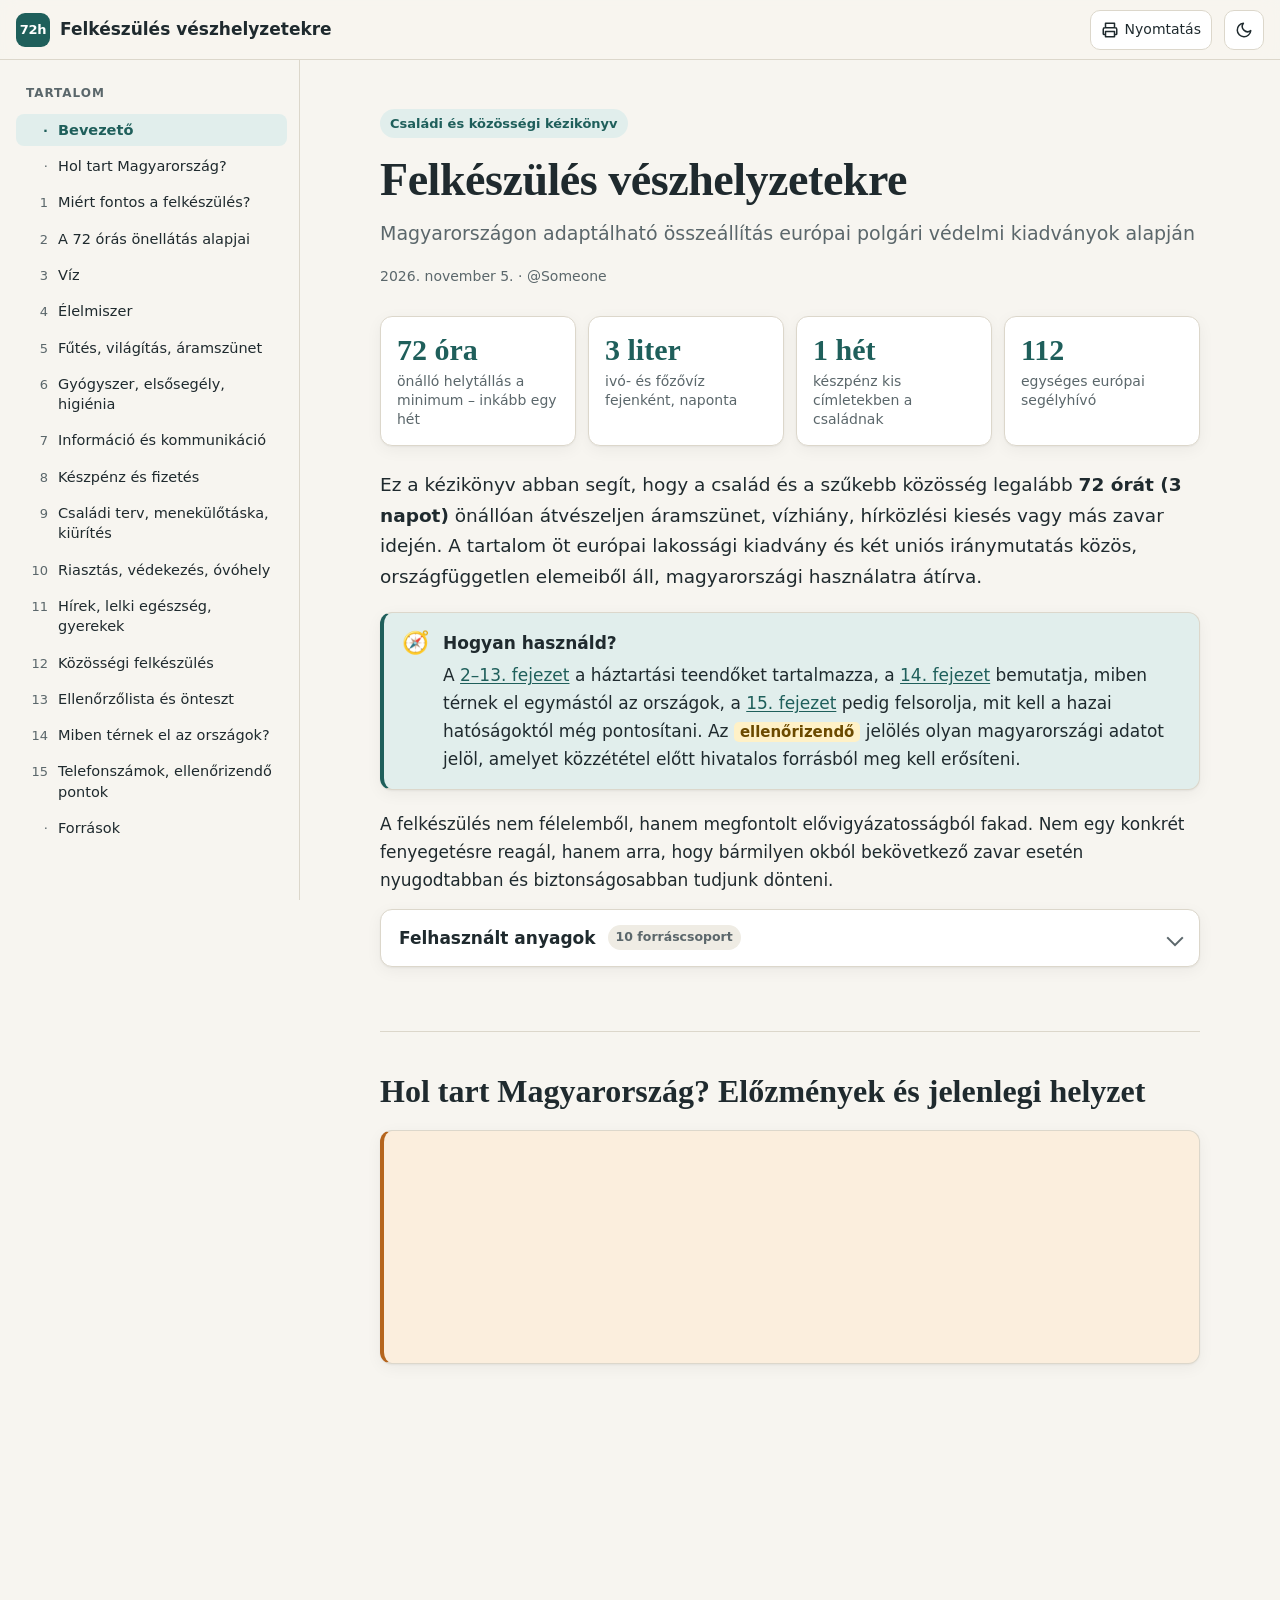
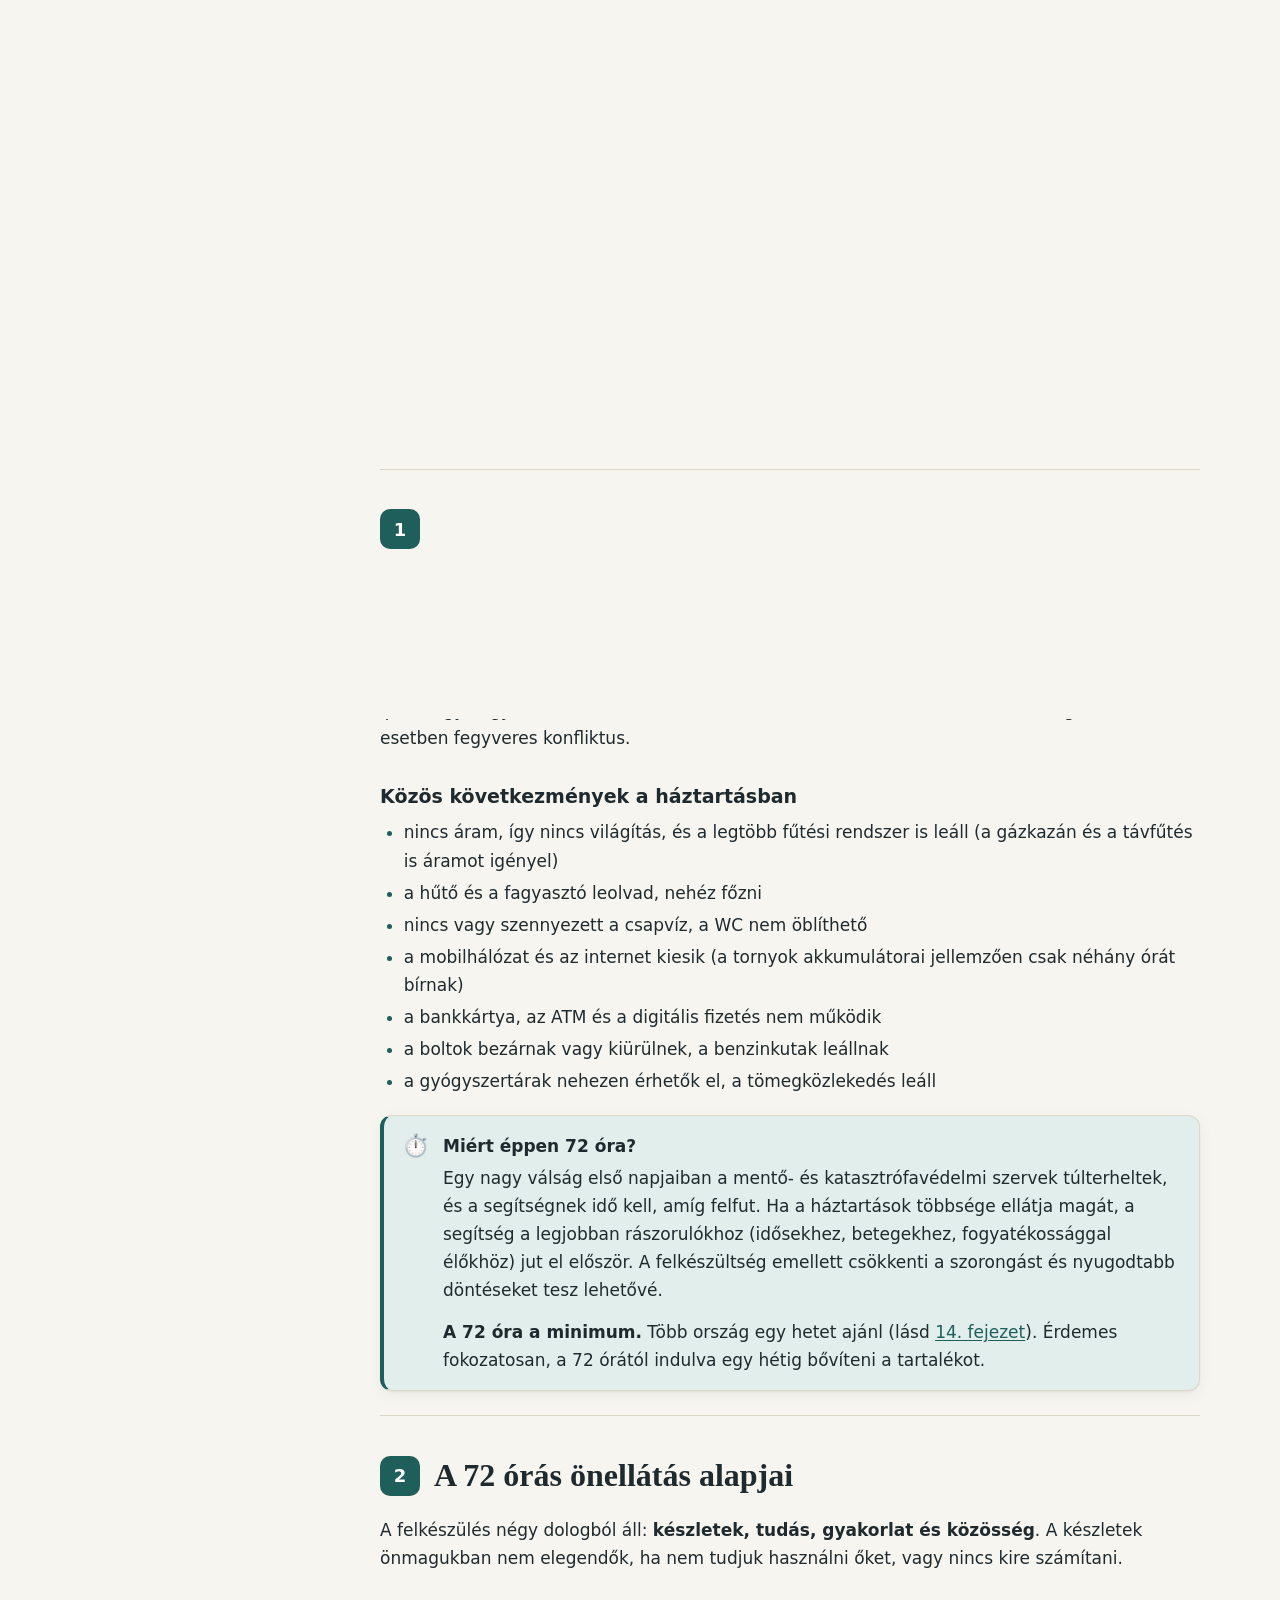
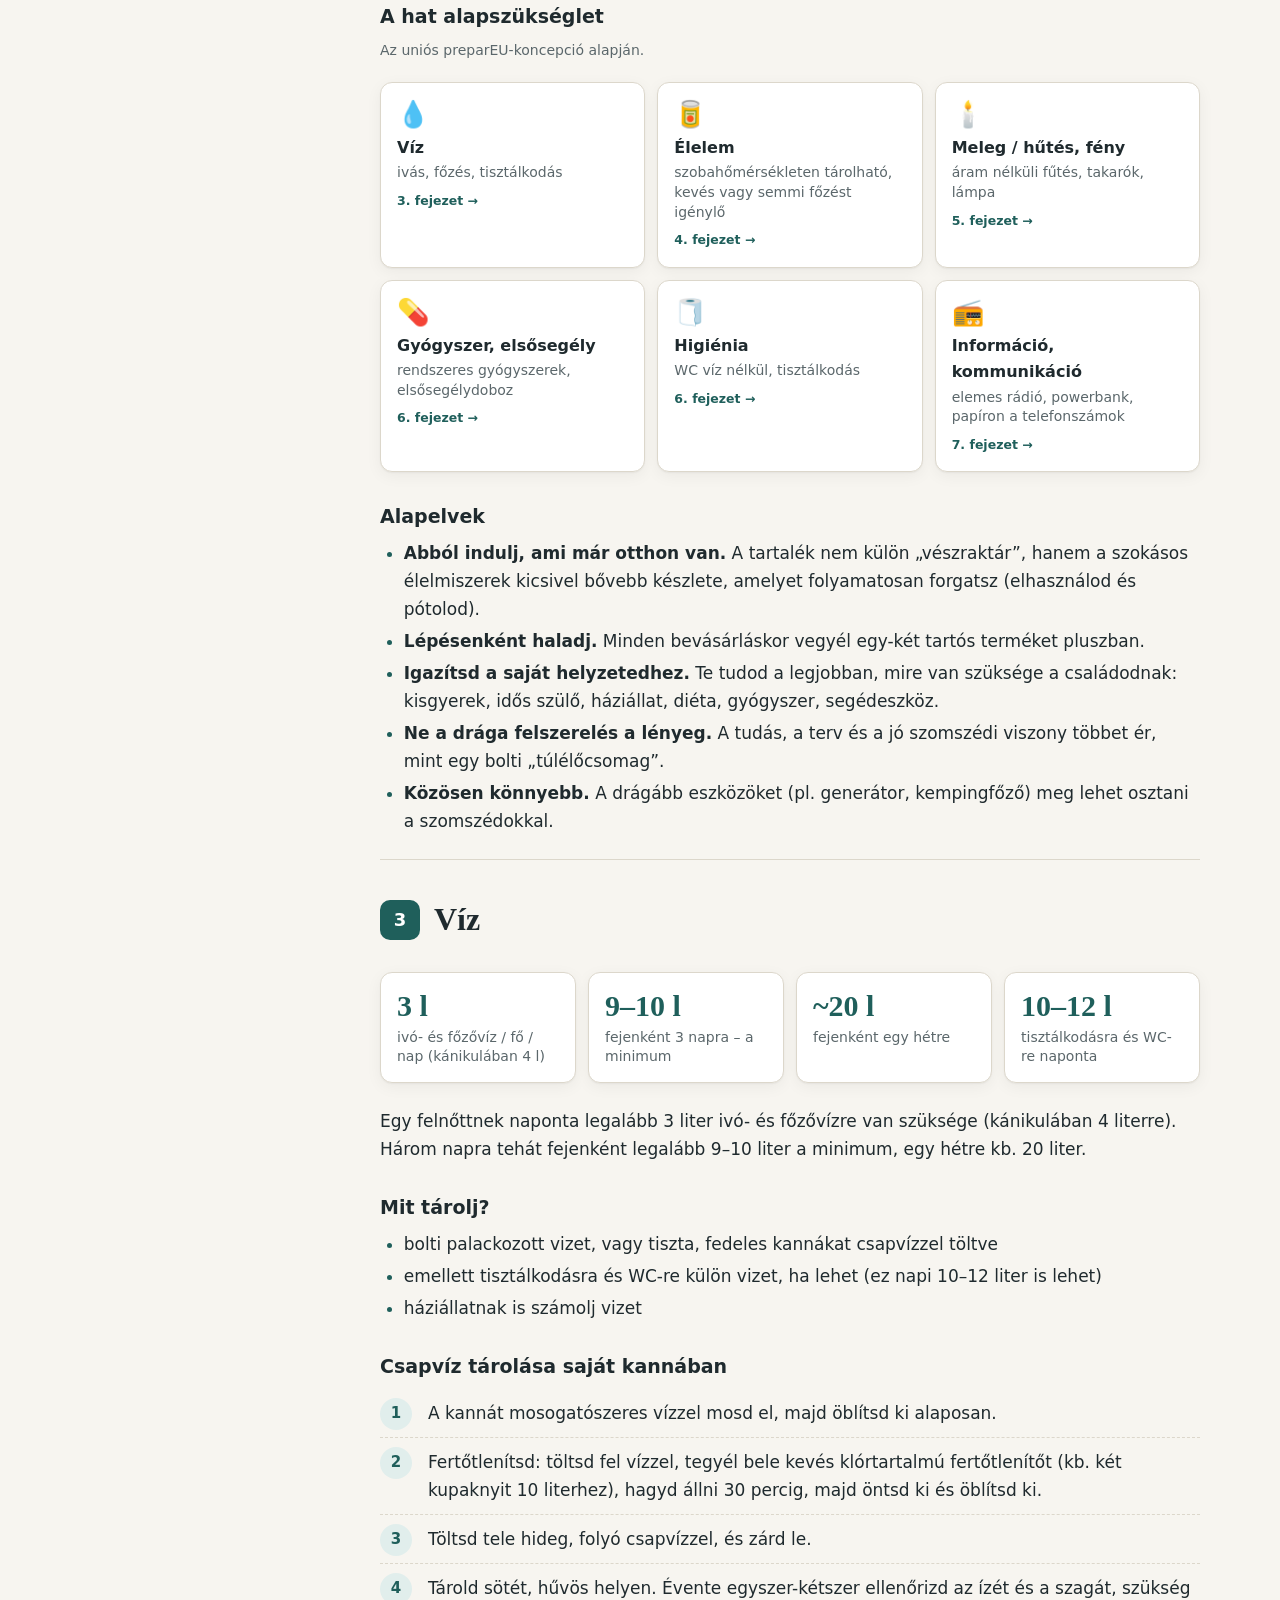
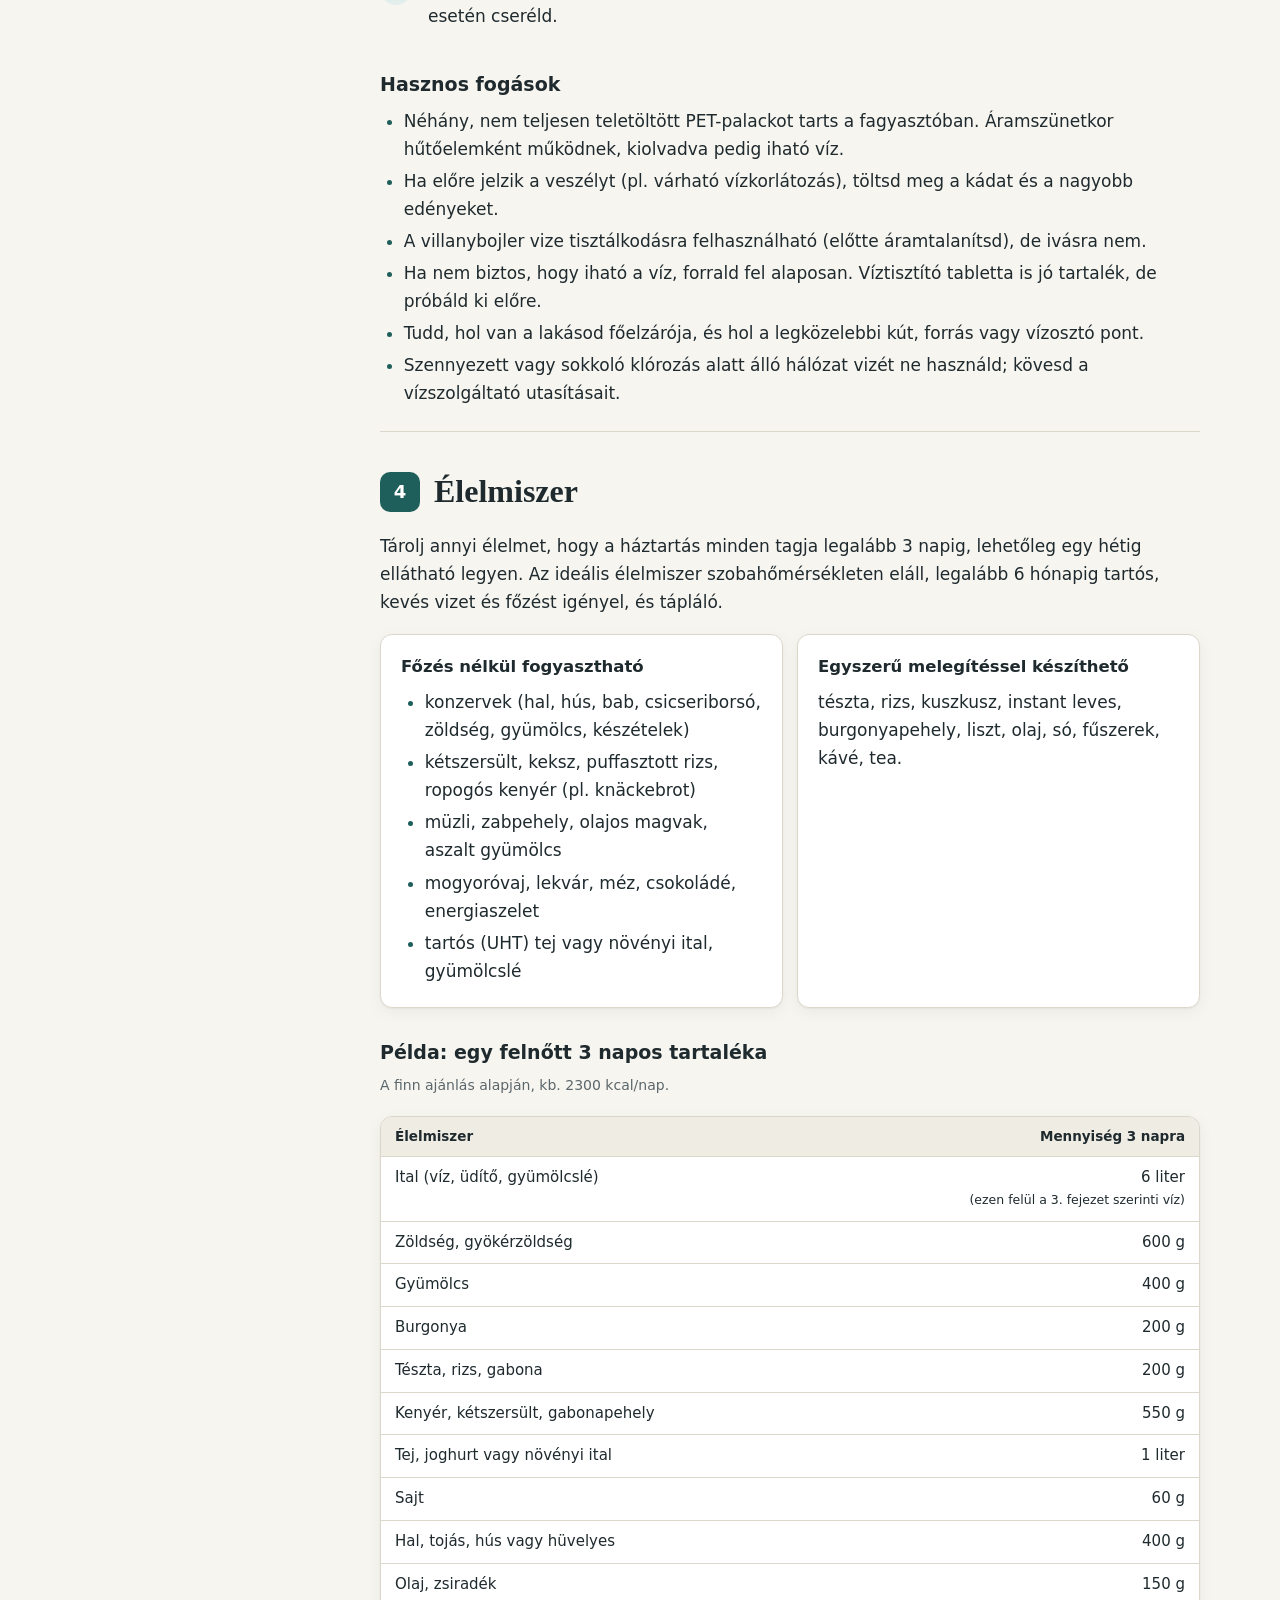
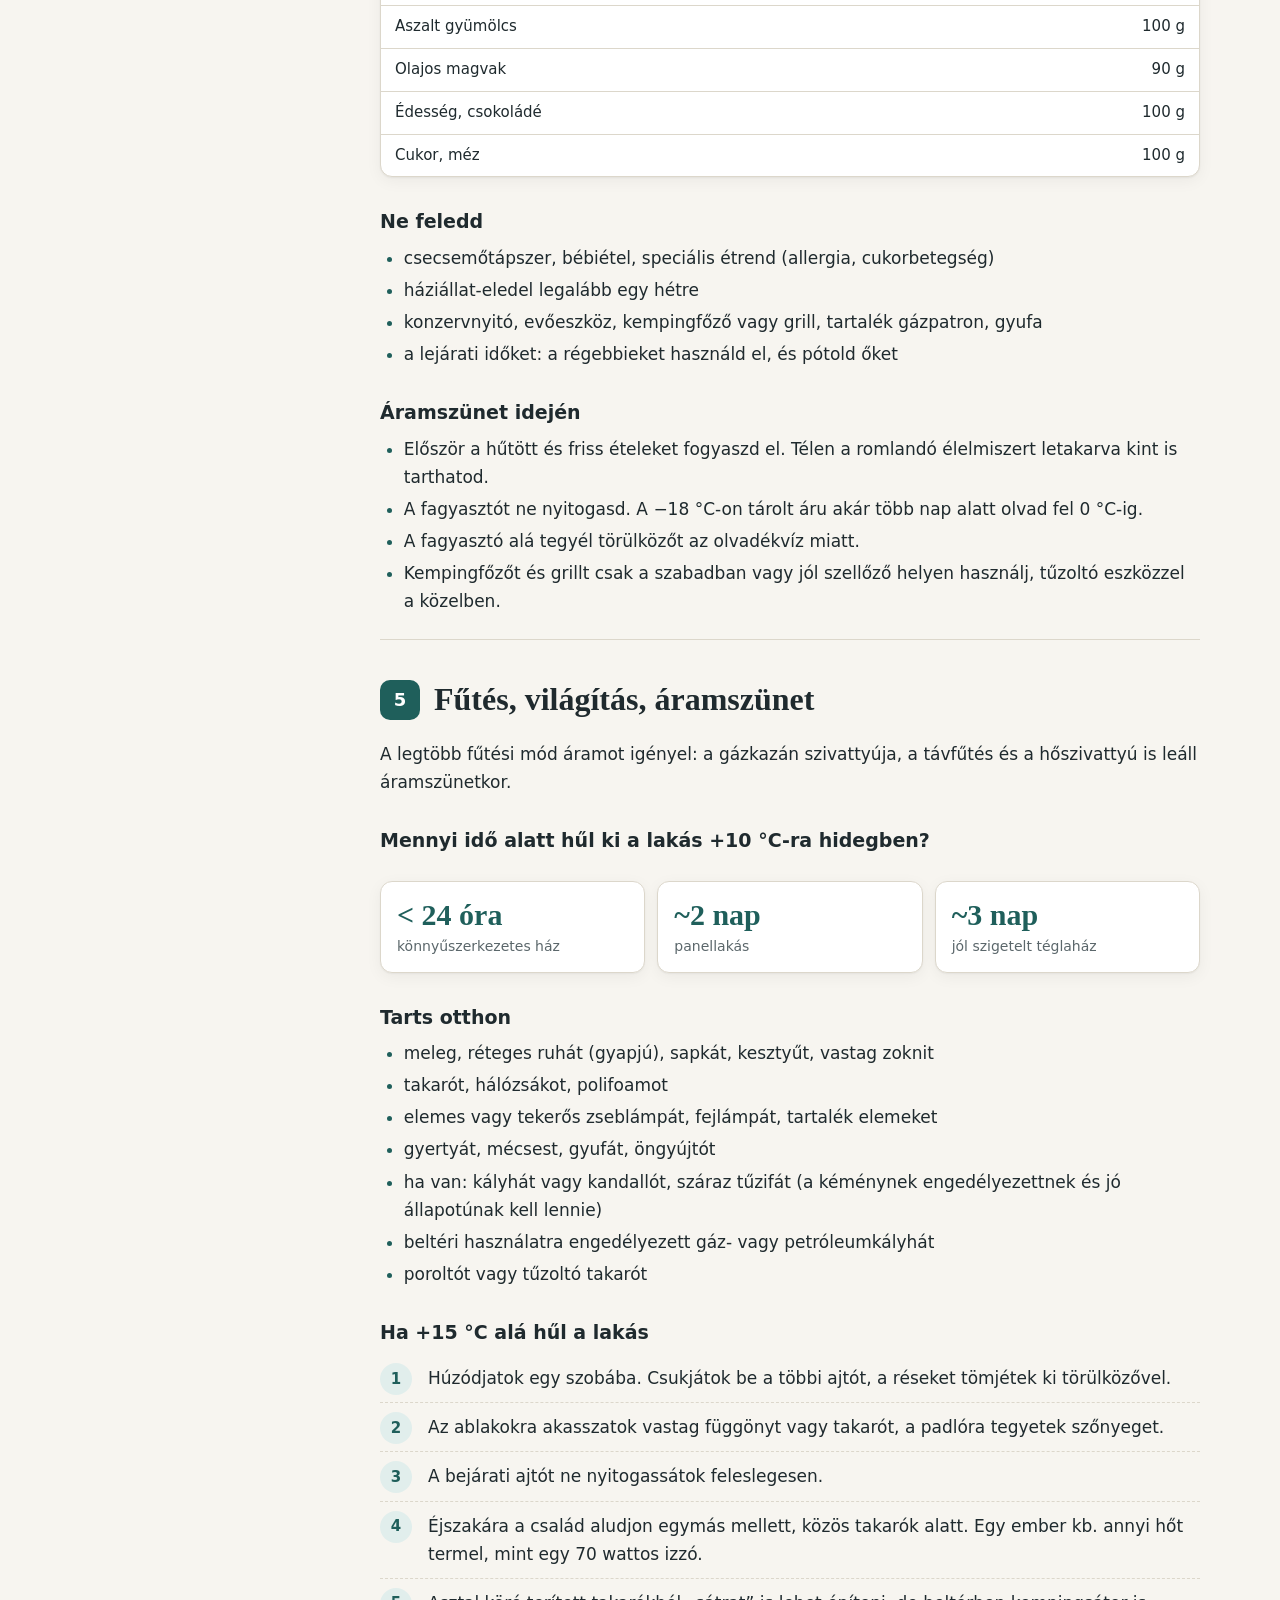
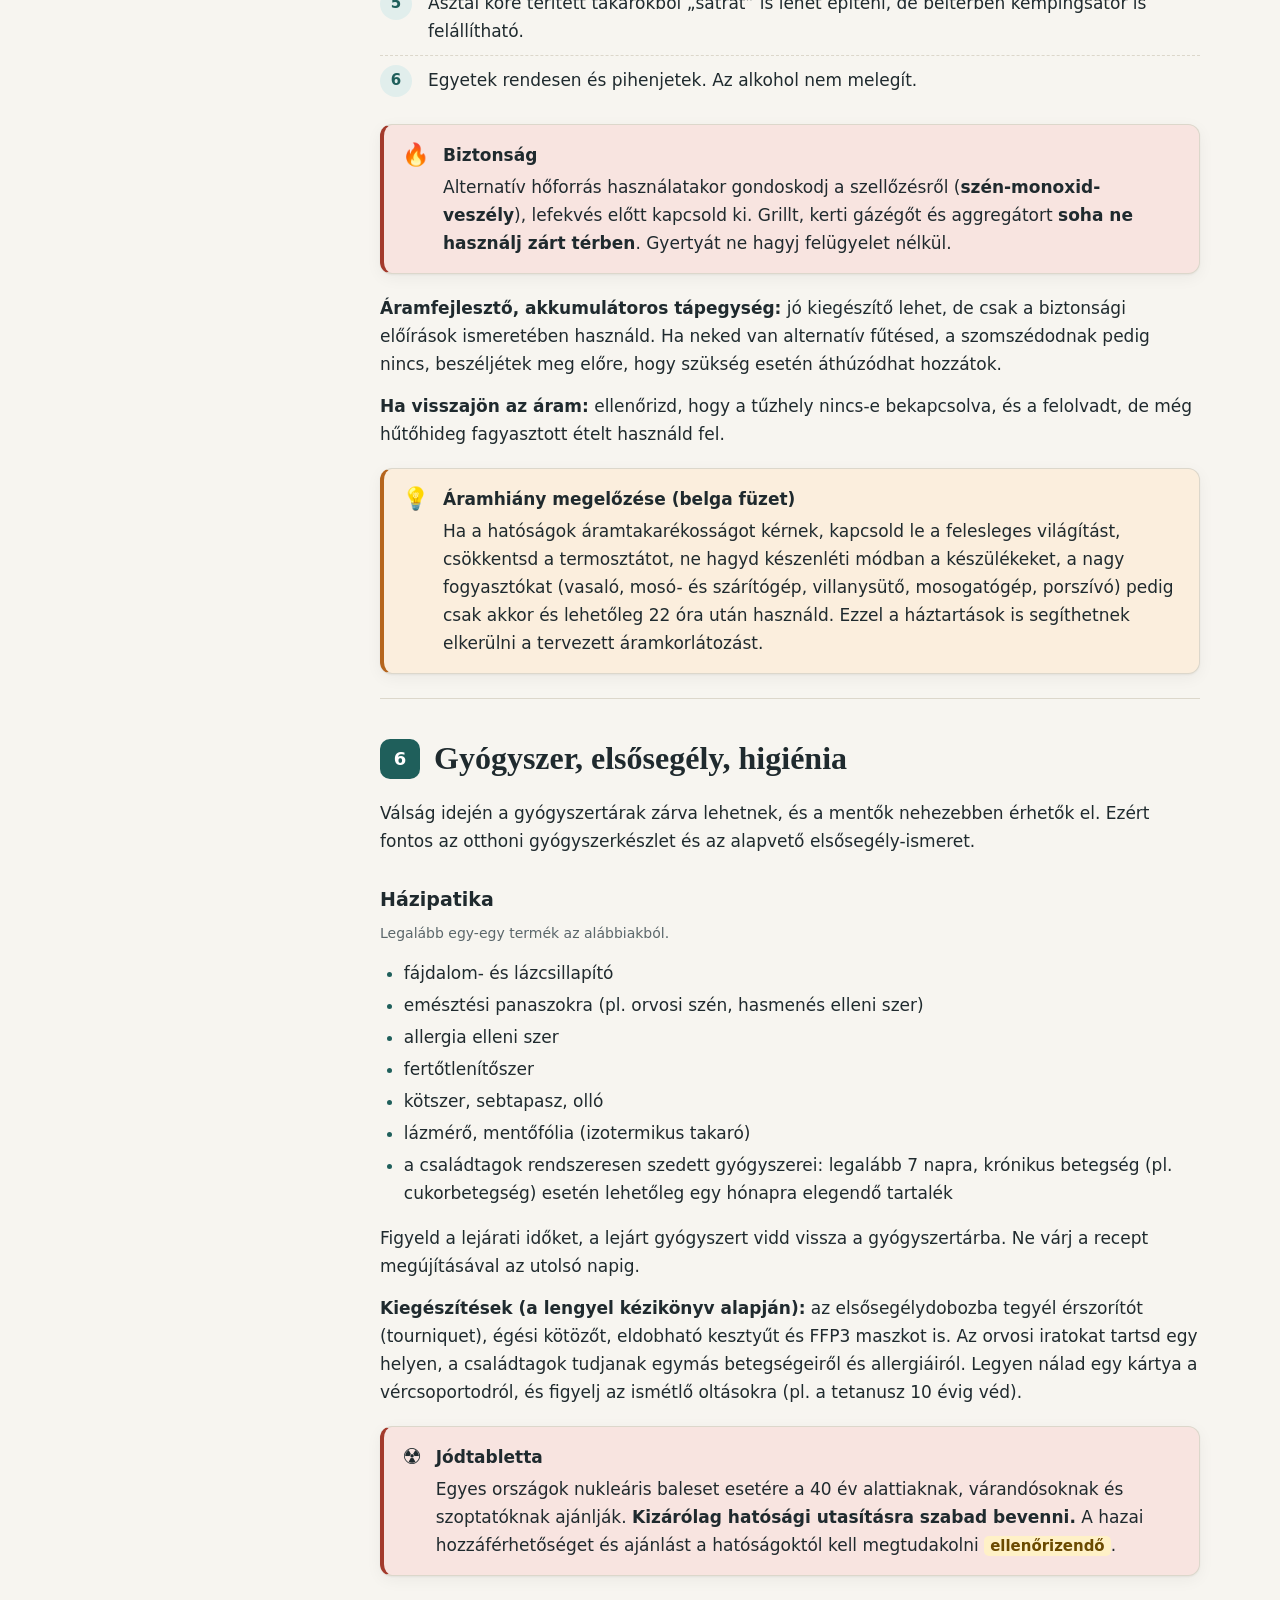
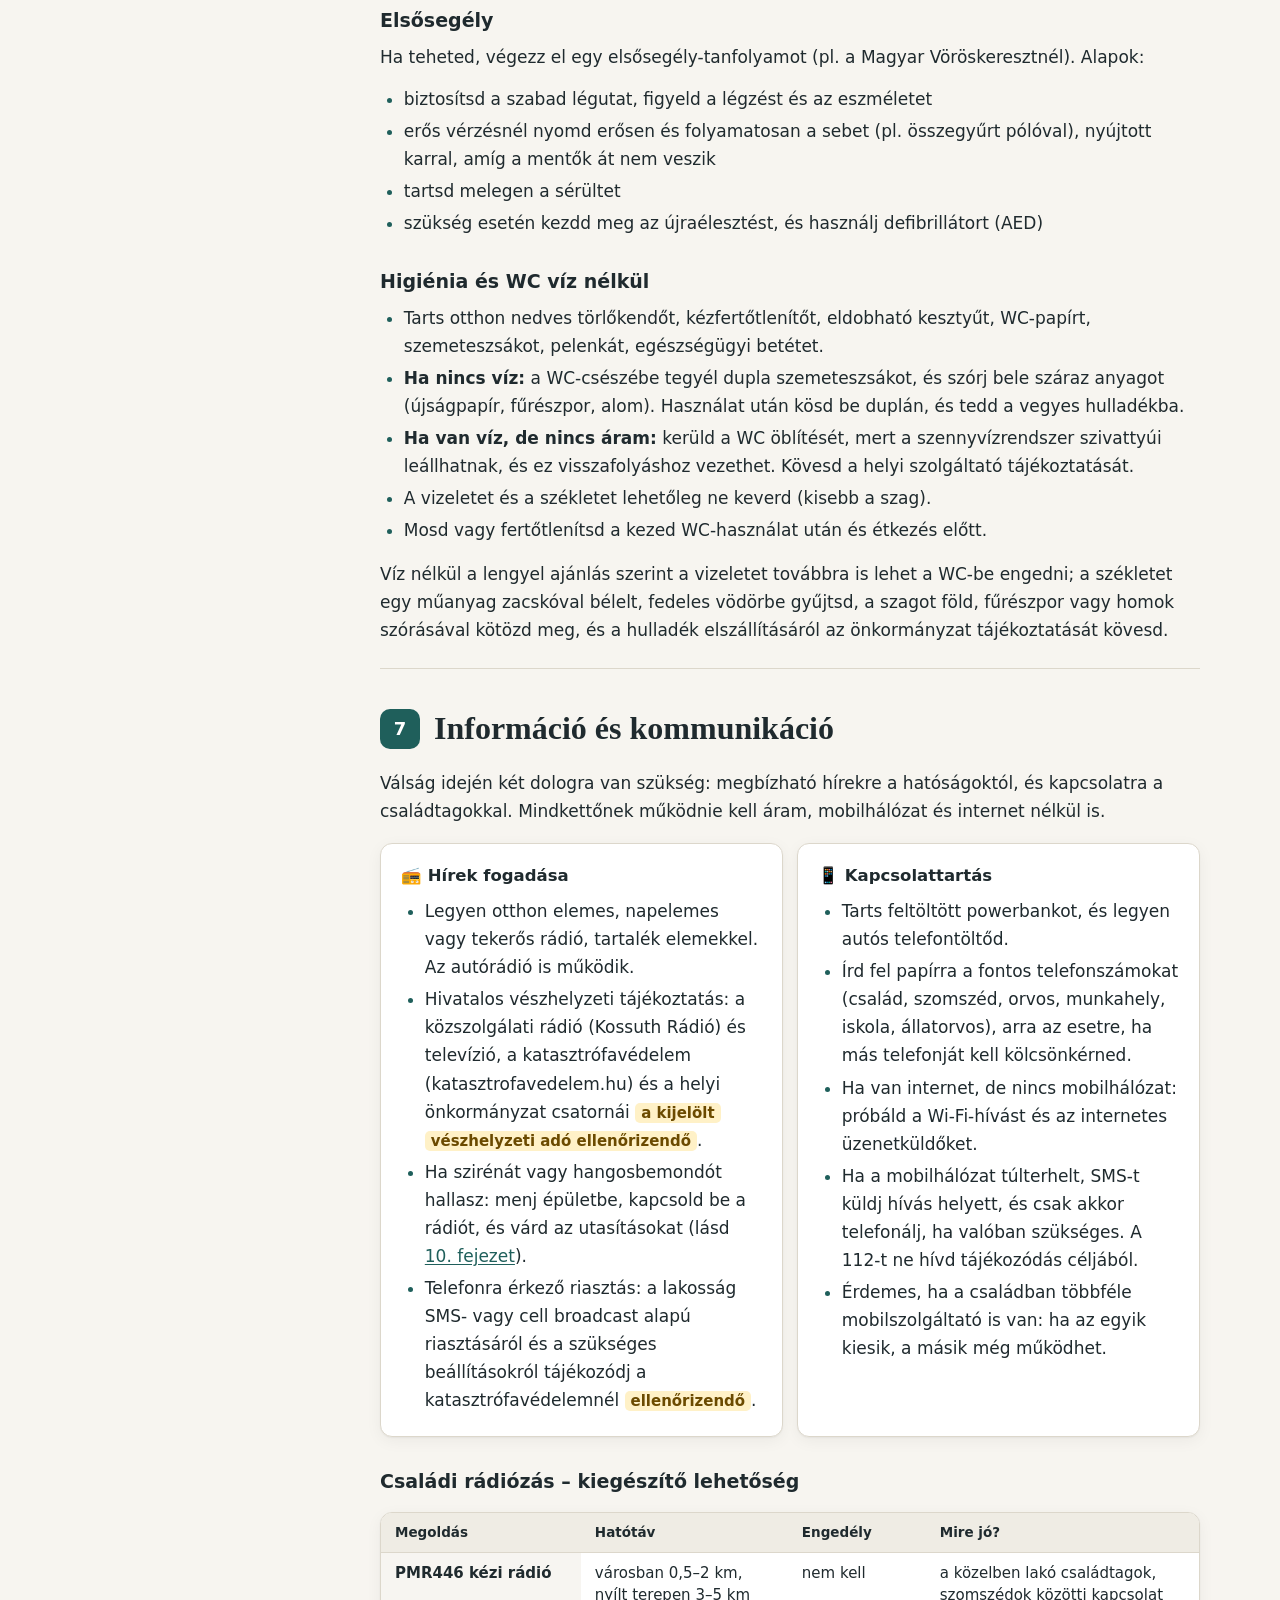
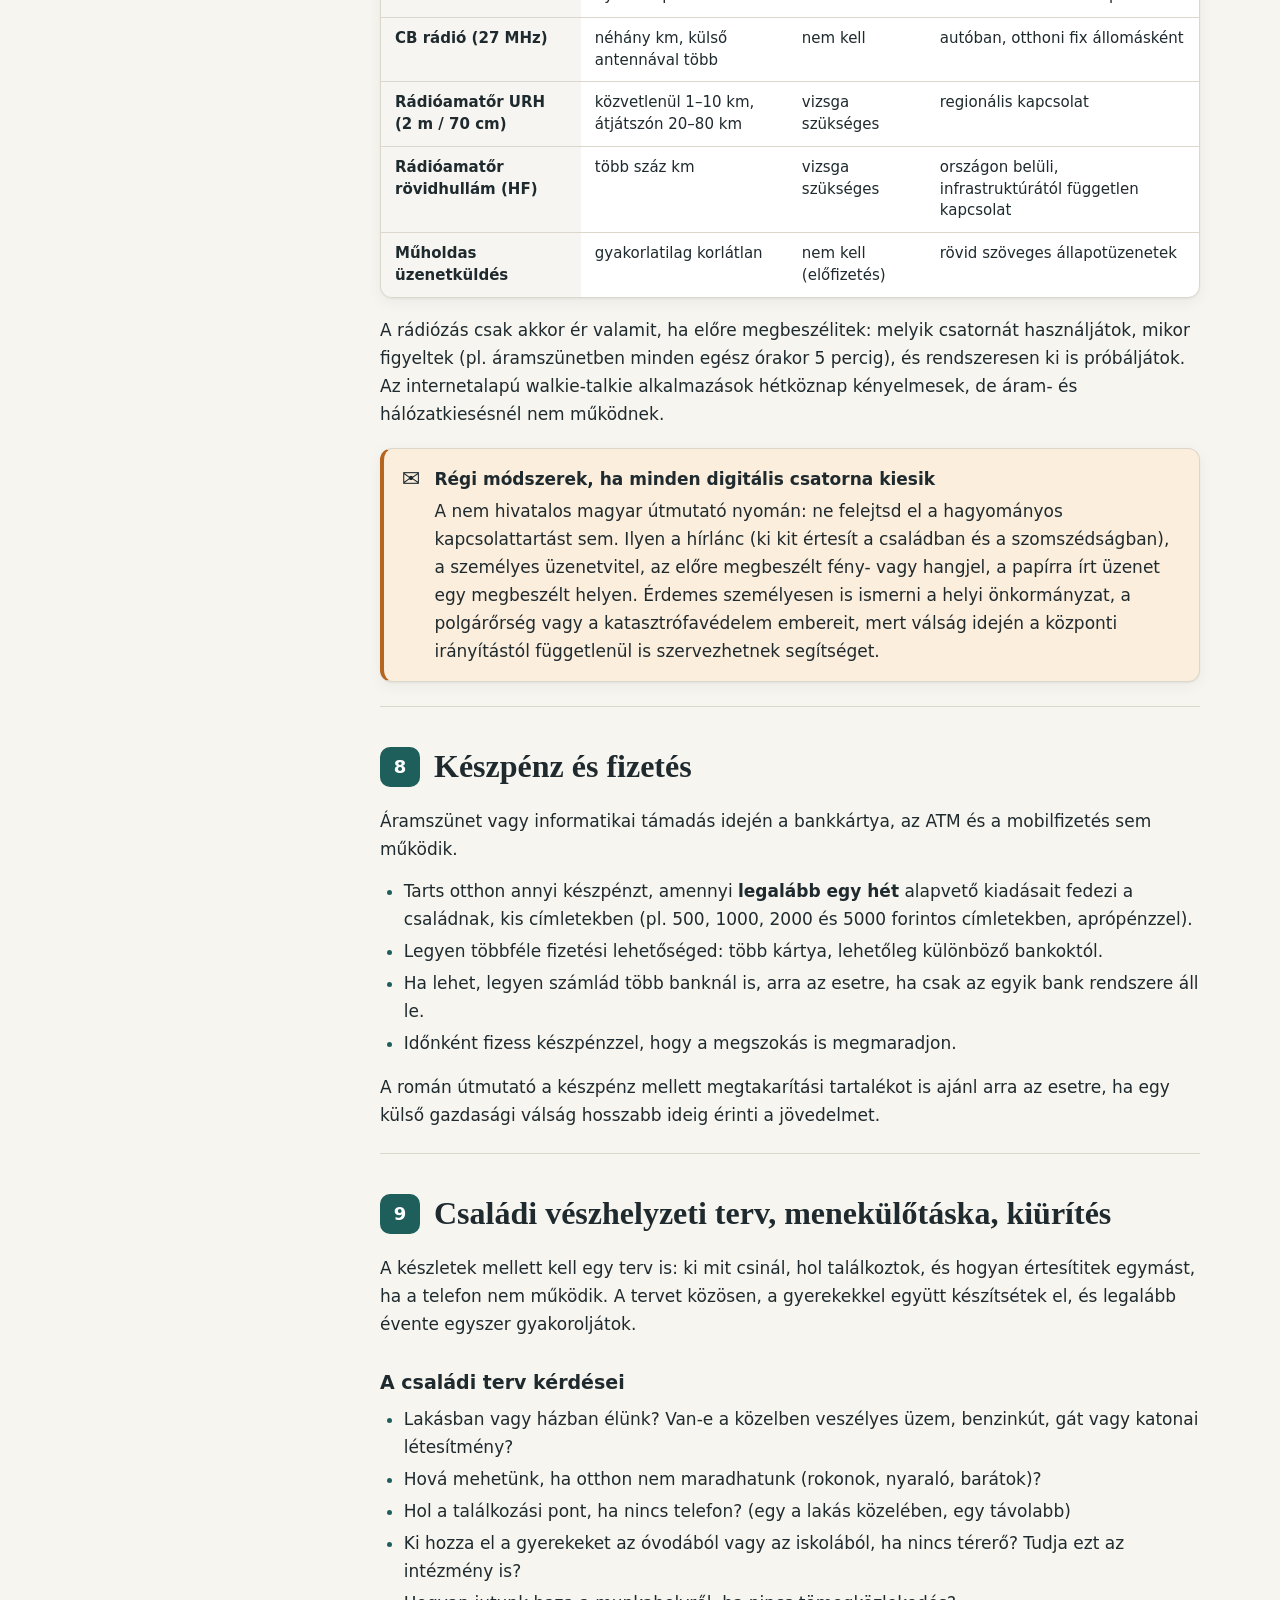
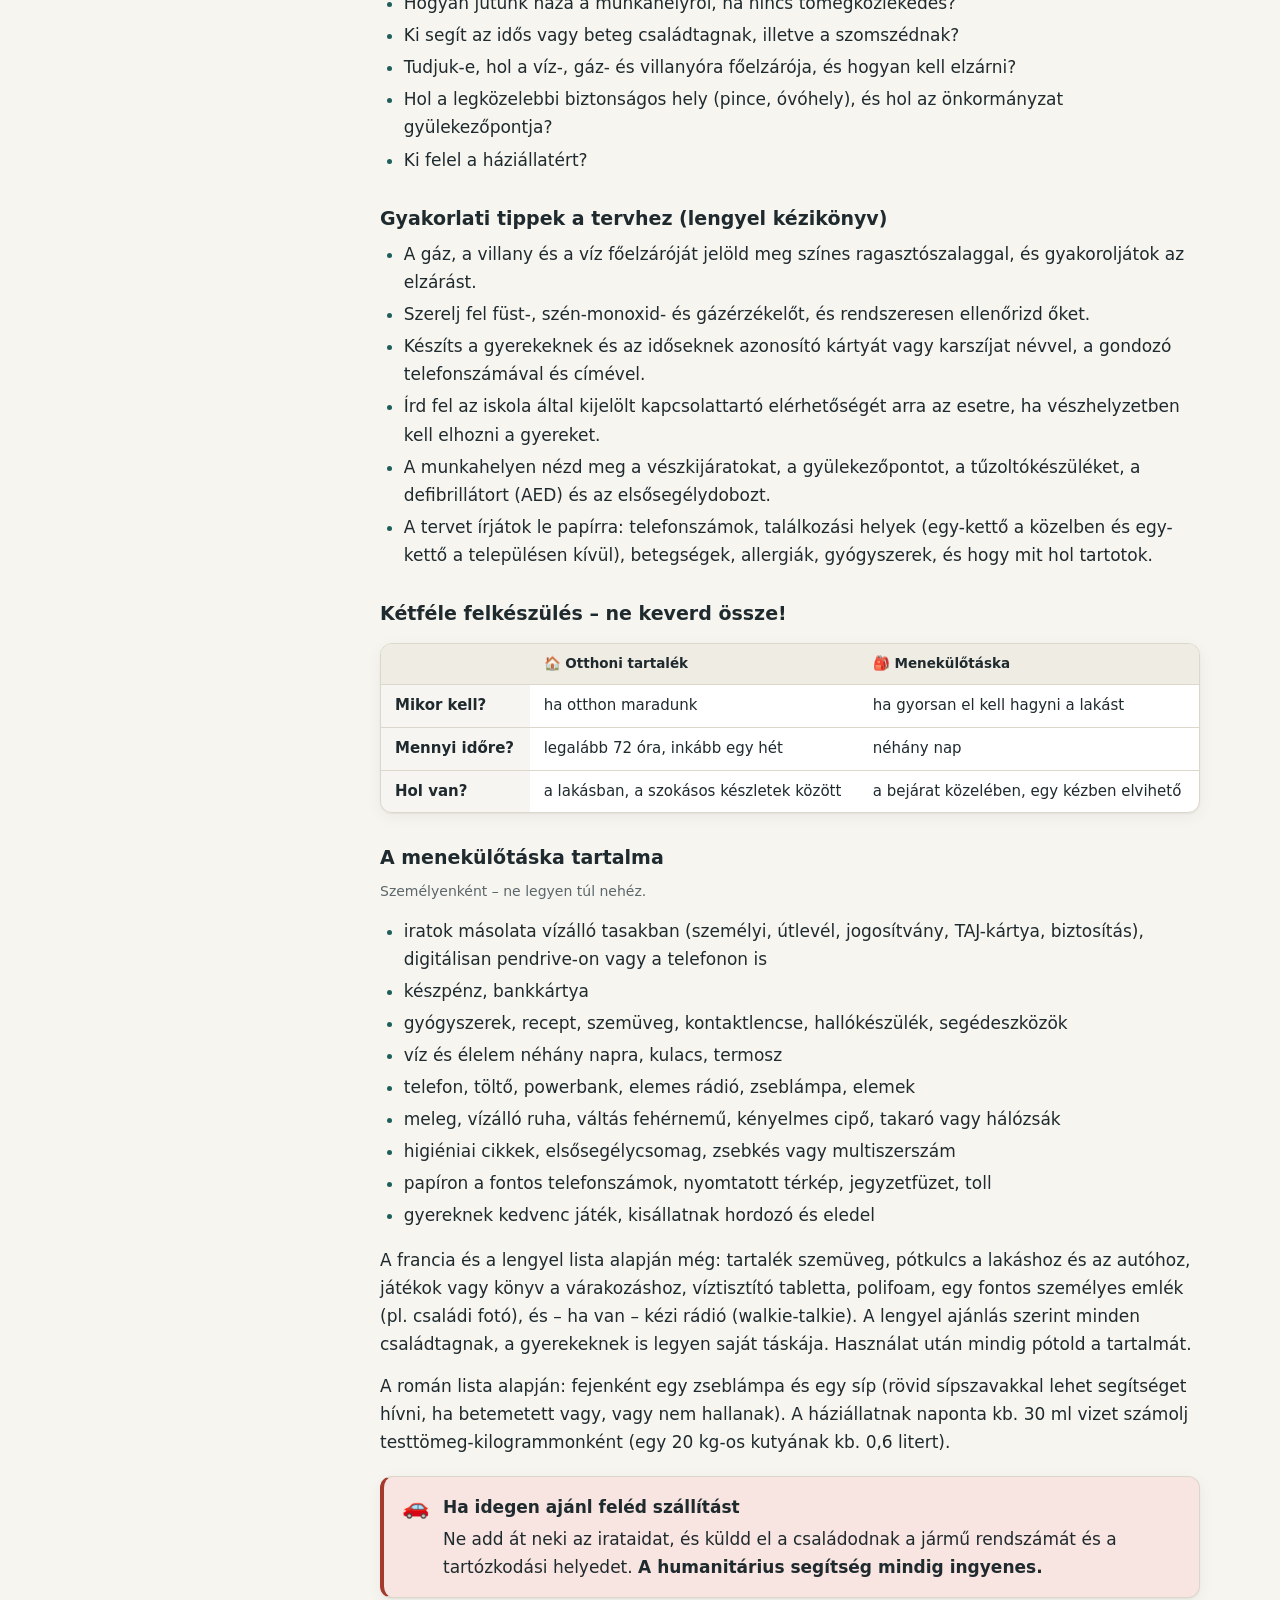
==== index.html @ dbbdaeed "Add emergency preparedness handbook site (full text, checklists, self-test)" ====
<!doctype html>
<html lang="hu">
<head>
<meta charset="utf-8">
<meta name="viewport" content="width=device-width, initial-scale=1">
<title>Felkészülés vészhelyzetekre – családi és közösségi kézikönyv</title>
<meta name="description" content="72 órás önellátás áramszünet, vízhiány vagy hírközlési kiesés idejére. Magyarországon adaptálható összeállítás európai polgári védelmi kiadványok alapján.">
<meta property="og:title" content="Felkészülés vészhelyzetekre – családi és közösségi kézikönyv">
<meta property="og:description" content="Hogyan vészeljük át legalább 72 óráig önállóan az áramszünetet, a vízhiányt vagy a hírközlési kiesést? Európai polgári védelmi kiadványok alapján, magyarországi használatra.">
<meta property="og:type" content="article">
<meta property="og:locale" content="hu_HU">
<meta name="theme-color" content="#1f5f5b">
<link rel="icon" href="data:image/svg+xml,%3Csvg xmlns='http://www.w3.org/2000/svg' viewBox='0 0 64 64'%3E%3Crect width='64' height='64' rx='14' fill='%231f5f5b'/%3E%3Ctext x='32' y='42' font-family='Arial' font-weight='700' font-size='26' text-anchor='middle' fill='white'%3E72%3C/text%3E%3C/svg%3E">
<script>try{var t=localStorage.getItem("kh-theme");if(t)document.documentElement.setAttribute("data-theme",t);}catch(e){}</script>
<link rel="stylesheet" href="style.css">
</head>
<body>
<a class="skip-link" href="#tartalom">Ugrás a tartalomra</a>

<header class="topbar">
  <button class="icon-btn menu-btn" id="menu-toggle" aria-controls="sidebar" aria-expanded="false" aria-label="Tartalomjegyzék">
    <svg viewBox="0 0 24 24" fill="none" stroke="currentColor" stroke-width="2" stroke-linecap="round"><path d="M4 6h16M4 12h16M4 18h16"/></svg>
  </button>
  <a class="brand" href="#top"><span class="brand-mark">72h</span><span class="brand-text">Felkészülés vészhelyzetekre</span></a>
  <span class="spacer"></span>
  <button class="icon-btn" id="print-btn" title="Nyomtatás / mentés PDF-be">
    <svg viewBox="0 0 24 24" fill="none" stroke="currentColor" stroke-width="2" stroke-linecap="round" stroke-linejoin="round"><path d="M6 9V3h12v6M6 18H4a1 1 0 0 1-1-1v-6a2 2 0 0 1 2-2h14a2 2 0 0 1 2 2v6a1 1 0 0 1-1 1h-2M6 14h12v7H6z"/></svg>
    <span class="btn-label">Nyomtatás</span>
  </button>
  <button class="icon-btn" id="theme-toggle" title="Világos / sötét téma" aria-label="Világos vagy sötét téma váltása">
    <svg viewBox="0 0 24 24" fill="none" stroke="currentColor" stroke-width="2" stroke-linecap="round" stroke-linejoin="round"><path d="M21 12.8A9 9 0 1 1 11.2 3a7 7 0 0 0 9.8 9.8z"/></svg>
  </button>
  <div class="progress-bar" aria-hidden="true"></div>
</header>

<div class="layout" id="top">
  <nav class="sidebar" id="sidebar" aria-label="Tartalomjegyzék">
    <h2>Tartalom</h2>
    <ol class="toc">
      <li><a href="#bevezeto"><span class="num">·</span>Bevezető</a></li>
      <li><a href="#magyarorszag"><span class="num">·</span>Hol tart Magyarország?</a></li>
      <li><a href="#miert"><span class="num">1</span>Miért fontos a felkészülés?</a></li>
      <li><a href="#alapok"><span class="num">2</span>A 72 órás önellátás alapjai</a></li>
      <li><a href="#viz"><span class="num">3</span>Víz</a></li>
      <li><a href="#elelmiszer"><span class="num">4</span>Élelmiszer</a></li>
      <li><a href="#futes"><span class="num">5</span>Fűtés, világítás, áramszünet</a></li>
      <li><a href="#gyogyszer"><span class="num">6</span>Gyógyszer, elsősegély, higiénia</a></li>
      <li><a href="#informacio"><span class="num">7</span>Információ és kommunikáció</a></li>
      <li><a href="#keszpenz"><span class="num">8</span>Készpénz és fizetés</a></li>
      <li><a href="#terv"><span class="num">9</span>Családi terv, menekülőtáska, kiürítés</a></li>
      <li><a href="#riasztas"><span class="num">10</span>Riasztás, védekezés, óvóhely</a></li>
      <li><a href="#lelki"><span class="num">11</span>Hírek, lelki egészség, gyerekek</a></li>
      <li><a href="#kozosseg"><span class="num">12</span>Közösségi felkészülés</a></li>
      <li><a href="#ellenorzolista"><span class="num">13</span>Ellenőrzőlista és önteszt</a></li>
      <li><a href="#orszagok"><span class="num">14</span>Miben térnek el az országok?</a></li>
      <li><a href="#adaptacio"><span class="num">15</span>Telefonszámok, ellenőrizendő pontok</a></li>
      <li><a href="#forrasok"><span class="num">·</span>Források</a></li>
    </ol>
  </nav>
  <div class="scrim" aria-hidden="true"></div>

  <main id="tartalom">
    <div class="content">

<!-- ================= HERO / BEVEZETŐ ================= -->
<section id="bevezeto" class="hero">
  <span class="eyebrow">Családi és közösségi kézikönyv</span>
  <h1>Felkészülés vészhelyzetekre</h1>
  <p class="subtitle">Magyarországon adaptálható összeállítás európai polgári védelmi kiadványok alapján</p>
  <p class="meta"><time datetime="2026-11-05">2026. november 5.</time> · @Someone</p>

  <div class="stat-grid">
    <div class="stat"><span class="big">72 óra</span><span class="lbl">önálló helytállás a minimum – inkább egy hét</span></div>
    <div class="stat"><span class="big">3 liter</span><span class="lbl">ivó- és főzővíz fejenként, naponta</span></div>
    <div class="stat"><span class="big">1 hét</span><span class="lbl">készpénz kis címletekben a családnak</span></div>
    <div class="stat"><span class="big">112</span><span class="lbl">egységes európai segélyhívó</span></div>
  </div>

  <p class="lead">Ez a kézikönyv abban segít, hogy a család és a szűkebb közösség legalább <strong>72 órát (3 napot)</strong> önállóan átvészeljen áramszünet, vízhiány, hírközlési kiesés vagy más zavar idején. A tartalom öt európai lakossági kiadvány és két uniós iránymutatás közös, országfüggetlen elemeiből áll, magyarországi használatra átírva.</p>

  <div class="callout info">
    <span class="ico" aria-hidden="true">🧭</span>
    <div>
      <span class="title">Hogyan használd?</span>
      <p>A <a href="#alapok">2–13. fejezet</a> a háztartási teendőket tartalmazza, a <a href="#orszagok">14. fejezet</a> bemutatja, miben térnek el egymástól az országok, a <a href="#adaptacio">15. fejezet</a> pedig felsorolja, mit kell a hazai hatóságoktól még pontosítani. Az <span class="verify">ellenőrizendő</span> jelölés olyan magyarországi adatot jelöl, amelyet közzététel előtt hivatalos forrásból meg kell erősíteni.</p>
    </div>
  </div>

  <p>A felkészülés nem félelemből, hanem megfontolt elővigyázatosságból fakad. Nem egy konkrét fenyegetésre reagál, hanem arra, hogy bármilyen okból bekövetkező zavar esetén nyugodtabban és biztonságosabban tudjunk dönteni.</p>

  <details class="fold">
    <summary>Felhasznált anyagok <span class="tag">10 forráscsoport</span></summary>
    <div class="fold-body">
      <ul>
        <li><strong>Lettország:</strong> 72 hours – What to do in case of a crisis (Védelmi Minisztérium, 2024)</li>
        <li><strong>Svédország:</strong> In case of crisis or war (MSB, 2024)</li>
        <li><strong>Norvégia:</strong> How you can play your part in Norway's emergency preparedness (DSB)</li>
        <li><strong>Finnország:</strong> 72 hours – Home preparedness (SPEK, Huoltovarmuuskeskus)</li>
        <li><strong>Hollandia:</strong> Boosting societal resilience in the Netherlands (NCTV, 2025) – kommunikációs stratégia</li>
        <li><strong>Európai Bizottság:</strong> SWD(2026) 826 (72 órás önellátás) és SWD(2026) 827 (felkészülés az oktatásban)</li>
        <li><strong>Európai Bizottság:</strong> C(2026) 8250 közlemény a lakossági felkészültségről (2026. október 30.)</li>
        <li><strong>Szomszédos országok:</strong> Románia (DSU, fiipregatit.ro), Szlovákia (Belügyminisztérium), Ausztria (Zivilschutzverband) – lásd a <a href="#orszagok">14. fejezetet</a></li>
        <li><strong>Lengyelország:</strong> Biztonsági kézikönyv (Poradnik bezpieczeństwa, 2025); <strong>Franciaország:</strong> Votre kit d'urgence 72 h plakát</li>
        <li><strong>Románia:</strong> Útmutató válsághelyzetekre (Guide for Crisis Situations, román kormány); <strong>Belgium:</strong> Faire face aux crises (szövetségi Válságközpont)</li>
      </ul>
    </div>
  </details>
</section>

<!-- ================= MAGYARORSZÁG ================= -->
<section id="magyarorszag" class="chapter">
  <h2>Hol tart Magyarország? Előzmények és jelenlegi helyzet</h2>

  <div class="callout tip">
    <span class="ico" aria-hidden="true">📌</span>
    <div>
      <span class="title">Röviden</span>
      <p>2026 novemberében Magyarországon nincs a svéd, norvég, finn vagy lett füzethez hasonló, minden háztartásnak szóló hivatalos felkészülési kiadvány. Ami van, az szétszórt: a katasztrófavédelem honlapjának magatartási szabályai, megyei és települési tájékoztatók, valamint a csak a veszélyes üzemek környékén kiépített szirénarendszer. A téma az Európai Bizottság 2026. november 3-án kiadott 72 órás iránymutatása nyomán került ismét a hazai sajtó figyelmébe.</p>
    </div>
  </div>

  <p><strong>A szomszédokhoz képest:</strong> Romániában 2018 óta létezik hivatalos online platform és alkalmazás 72 órás ajánlással, Szlovákia 2025 őszén adott ki országos füzetet, Ausztriában pedig évtizedek óta működik a polgári védelmi szövetség készletezési tanácsadása és az évente gyakorolt, országosan egységes szirénarendszer. A négy ország közül egyedül Magyarországon nincs országos lakossági felkészülési kiadvány (részletek a <a href="#orszagok">14. fejezetben</a>).</p>
  <p>A régióban Lengyelország ment a legmesszebb: 2025-ben minden háztartásnak postázta a Biztonsági kézikönyvet, kitölthető családi válságtervvel, Braille-írásos és idegen nyelvű változattal.</p>

  <h3>A jelenlegi helyzet</h3>
  <div class="two-col">
    <div class="card">
      <h4>🔊 Riasztás</h4>
      <p>A MoLaRi szirénarendszer 11 vármegyében és Budapesten, a veszélyes ipari üzemek környékén működik. A katasztrófavédelem 2024-es közlése szerint 768 riasztó végponttal mintegy 517 ezer ember riasztható, az ország nagyobb része tehát kívül esik rajta. Havonta, az első hétfőn 11 órakor tartanak próbát.</p>
    </div>
    <div class="card">
      <h4>ℹ️ Tájékoztatás</h4>
      <p>A katasztrófavédelem honlapján veszélytípusonkénti magatartási szabályok és egy veszélyhelyzeti (menekülő)csomag-ajánlás érhető el. A megyei igazgatóságok kitelepítési tájékoztatókat adnak ki.</p>
    </div>
    <div class="card">
      <h4>⚠️ Hiányzó elemek a sajtó szerint</h4>
      <p>Nincs nyilvános, országos 72 órás önellátási útmutató, és nincs részletes lakossági útmutatás arra, mit kell tenni légiriadó esetén.</p>
    </div>
    <div class="card">
      <h4>🤝 Civil kezdeményezések</h4>
      <p>A Magyar Vöröskereszt tematikus ajánlásokat ad (pl. téli autós csomag), egy névtelen magánszemély pedig 2024-ben nem hivatalos, háborús fókuszú útmutatót tett közzé.</p>
    </div>
  </div>

  <h3>Előzmények a sajtóban</h3>
  <p class="meta">A legfrissebbel kezdve.</p>
  <ol class="timeline">
    <li class="recent"><time>2026. november 3–5.</time><p>Az Európai Bizottság közzéteszi a 72 órás önellátásról és a felkészülés oktatásáról szóló iránymutatásait; 2027-től október 23-át javasolja uniós felkészülési napnak. A magyar sajtó (Origo, Economx, Okoshír) részletesen beszámol róla.</p></li>
    <li><time>2026. szeptember</time><p>Regionális lap (beol.hu) foglalkozik a 72 órás önellátással, és ismerteti a katasztrófavédelem veszélyhelyzeti csomagra vonatkozó ajánlását.</p></li>
    <li><time>2026. április</time><p>A magyar sajtó beszámol a belga kormány 72 órás lakossági kampányáról.</p></li>
    <li><time>2026. január</time><p>A Magyar Vöröskereszt téli autós túlélőcsomagot ajánl a hóban rekedt autósoknak.</p></li>
    <li><time>2025. október</time><p>Egy német biztonsági szakértő a magyar sajtóban arról beszél, hogy Európa katasztrófavédelmi rendszerei nincsenek felkészülve egy háborús vészhelyzetre.</p></li>
    <li><time>2025. április</time><p>A Telex részletesen ismerteti a 72 órás csomag tartalmát és az áramszünetre való felkészülést.</p></li>
    <li><time>2025. március</time><p>Az EU elfogadja a Felkészültségi Unió stratégiát, benne a 72 órás önellátás ajánlásával. A Privátbankár bemutatja az addig egyetlen ismert magyar nyelvű, nem hivatalos útmutatót.</p></li>
    <li><time>2025. január</time><p>A Privátbankár megkérdezi a Honvédelmi Minisztériumot, tervez-e lakossági felkészítést; a minisztérium nem válaszol. A Védelmi Igazgatási Hivatal vezetője tanulmányban elemzi a lakossági felkészítés nemzetközi gyakorlatát, de konkrét hazai program nem indul.</p></li>
    <li><time>2024. november</time><p>Svédország 5,2 millió háztartásnak postázza a „Ha jön a válság vagy a háború” füzetet; Norvégia és Finnország is frissíti útmutatóit. A magyar sajtó beszámol róluk.</p></li>
    <li><time>2024. április</time><p>Egy névtelen magyar szerző, volt katona közzéteszi az <em>Útmutató háborús veszélyhelyzetben</em> című nem hivatalos anyagot.</p></li>
    <li><time>2022</time><p>Az orosz–ukrán háború kitörése után a kormány háborús veszélyhelyzetet hirdet. Ezt később többször meghosszabbítják; a sajtó és a közösségi média kommentelői szerint ehhez nem társult lakossági felkészítés.</p></li>
    <li><time>2018</time><p>A magyar sajtó beszámol arról, hogy Svédország 1961 óta először készít lakossági háborús tájékoztatót.</p></li>
  </ol>
  <p class="meta">A Magyar Vöröskereszt már 2016-ban kiadott egy módszertani útmutatót a közösségi alapú lakosságfelkészítésről, ez azonban a szervezőknek szól, nem a háztartásoknak.</p>
</section>

<!-- ================= 1 ================= -->
<section id="miert" class="chapter">
  <h2><span class="ch-num">1</span>Miért fontos a felkészülés?</h2>
  <p>A válságok oka különböző lehet, de a háztartásokat érő következményeik nagyon hasonlók. Ezért a felkészülés nem egy-egy veszélyre, hanem a közös következményekre irányul (ún. <strong>minden veszélyre kiterjedő megközelítés</strong>).</p>
  <p><strong>Lehetséges okok:</strong> szélsőséges időjárás (hőhullám, vihar, ónos eső, árvíz, aszály), járvány, ipari vagy vegyi baleset, kibertámadás, a kritikus infrastruktúra szabotázsa, a legrosszabb esetben fegyveres konfliktus.</p>

  <h3>Közös következmények a háztartásban</h3>
  <ul>
    <li>nincs áram, így nincs világítás, és a legtöbb fűtési rendszer is leáll (a gázkazán és a távfűtés is áramot igényel)</li>
    <li>a hűtő és a fagyasztó leolvad, nehéz főzni</li>
    <li>nincs vagy szennyezett a csapvíz, a WC nem öblíthető</li>
    <li>a mobilhálózat és az internet kiesik (a tornyok akkumulátorai jellemzően csak néhány órát bírnak)</li>
    <li>a bankkártya, az ATM és a digitális fizetés nem működik</li>
    <li>a boltok bezárnak vagy kiürülnek, a benzinkutak leállnak</li>
    <li>a gyógyszertárak nehezen érhetők el, a tömegközlekedés leáll</li>
  </ul>

  <div class="callout info">
    <span class="ico" aria-hidden="true">⏱️</span>
    <div>
      <span class="title">Miért éppen 72 óra?</span>
      <p>Egy nagy válság első napjaiban a mentő- és katasztrófavédelmi szervek túlterheltek, és a segítségnek idő kell, amíg felfut. Ha a háztartások többsége ellátja magát, a segítség a legjobban rászorulókhoz (idősekhez, betegekhez, fogyatékossággal élőkhöz) jut el először. A felkészültség emellett csökkenti a szorongást és nyugodtabb döntéseket tesz lehetővé.</p>
      <p><strong>A 72 óra a minimum.</strong> Több ország egy hetet ajánl (lásd <a href="#orszagok">14. fejezet</a>). Érdemes fokozatosan, a 72 órától indulva egy hétig bővíteni a tartalékot.</p>
    </div>
  </div>
</section>

<!-- ================= 2 ================= -->
<section id="alapok" class="chapter">
  <h2><span class="ch-num">2</span>A 72 órás önellátás alapjai</h2>
  <p>A felkészülés négy dologból áll: <strong>készletek, tudás, gyakorlat és közösség</strong>. A készletek önmagukban nem elegendők, ha nem tudjuk használni őket, vagy nincs kire számítani.</p>

  <h3>A hat alapszükséglet</h3>
  <p class="meta">Az uniós preparEU-koncepció alapján.</p>
  <div class="need-grid">
    <a class="need" href="#viz"><span class="ico">💧</span><strong>Víz</strong><span>ivás, főzés, tisztálkodás</span><em>3. fejezet →</em></a>
    <a class="need" href="#elelmiszer"><span class="ico">🥫</span><strong>Élelem</strong><span>szobahőmérsékleten tárolható, kevés vagy semmi főzést igénylő</span><em>4. fejezet →</em></a>
    <a class="need" href="#futes"><span class="ico">🕯️</span><strong>Meleg / hűtés, fény</strong><span>áram nélküli fűtés, takarók, lámpa</span><em>5. fejezet →</em></a>
    <a class="need" href="#gyogyszer"><span class="ico">💊</span><strong>Gyógyszer, elsősegély</strong><span>rendszeres gyógyszerek, elsősegélydoboz</span><em>6. fejezet →</em></a>
    <a class="need" href="#higienia"><span class="ico">🧻</span><strong>Higiénia</strong><span>WC víz nélkül, tisztálkodás</span><em>6. fejezet →</em></a>
    <a class="need" href="#informacio"><span class="ico">📻</span><strong>Információ, kommunikáció</strong><span>elemes rádió, powerbank, papíron a telefonszámok</span><em>7. fejezet →</em></a>
  </div>

  <h3>Alapelvek</h3>
  <ul>
    <li><strong>Abból indulj, ami már otthon van.</strong> A tartalék nem külön „vészraktár”, hanem a szokásos élelmiszerek kicsivel bővebb készlete, amelyet folyamatosan forgatsz (elhasználod és pótolod).</li>
    <li><strong>Lépésenként haladj.</strong> Minden bevásárláskor vegyél egy-két tartós terméket pluszban.</li>
    <li><strong>Igazítsd a saját helyzetedhez.</strong> Te tudod a legjobban, mire van szüksége a családodnak: kisgyerek, idős szülő, háziállat, diéta, gyógyszer, segédeszköz.</li>
    <li><strong>Ne a drága felszerelés a lényeg.</strong> A tudás, a terv és a jó szomszédi viszony többet ér, mint egy bolti „túlélőcsomag”.</li>
    <li><strong>Közösen könnyebb.</strong> A drágább eszközöket (pl. generátor, kempingfőző) meg lehet osztani a szomszédokkal.</li>
  </ul>
</section>

<!-- ================= 3 ================= -->
<section id="viz" class="chapter">
  <h2><span class="ch-num">3</span>Víz</h2>
  <div class="stat-grid">
    <div class="stat"><span class="big">3 l</span><span class="lbl">ivó- és főzővíz / fő / nap (kánikulában 4 l)</span></div>
    <div class="stat"><span class="big">9–10 l</span><span class="lbl">fejenként 3 napra – a minimum</span></div>
    <div class="stat"><span class="big">~20 l</span><span class="lbl">fejenként egy hétre</span></div>
    <div class="stat"><span class="big">10–12 l</span><span class="lbl">tisztálkodásra és WC-re naponta</span></div>
  </div>
  <p>Egy felnőttnek naponta legalább 3 liter ivó- és főzővízre van szüksége (kánikulában 4 literre). Három napra tehát fejenként legalább 9–10 liter a minimum, egy hétre kb. 20 liter.</p>

  <h3>Mit tárolj?</h3>
  <ul>
    <li>bolti palackozott vizet, vagy tiszta, fedeles kannákat csapvízzel töltve</li>
    <li>emellett tisztálkodásra és WC-re külön vizet, ha lehet (ez napi 10–12 liter is lehet)</li>
    <li>háziállatnak is számolj vizet</li>
  </ul>

  <h3>Csapvíz tárolása saját kannában</h3>
  <ol class="steps">
    <li>A kannát mosogatószeres vízzel mosd el, majd öblítsd ki alaposan.</li>
    <li>Fertőtlenítsd: töltsd fel vízzel, tegyél bele kevés klórtartalmú fertőtlenítőt (kb. két kupaknyit 10 literhez), hagyd állni 30 percig, majd öntsd ki és öblítsd ki.</li>
    <li>Töltsd tele hideg, folyó csapvízzel, és zárd le.</li>
    <li>Tárold sötét, hűvös helyen. Évente egyszer-kétszer ellenőrizd az ízét és a szagát, szükség esetén cseréld.</li>
  </ol>

  <h3>Hasznos fogások</h3>
  <ul>
    <li>Néhány, nem teljesen teletöltött PET-palackot tarts a fagyasztóban. Áramszünetkor hűtőelemként működnek, kiolvadva pedig iható víz.</li>
    <li>Ha előre jelzik a veszélyt (pl. várható vízkorlátozás), töltsd meg a kádat és a nagyobb edényeket.</li>
    <li>A villanybojler vize tisztálkodásra felhasználható (előtte áramtalanítsd), de ivásra nem.</li>
    <li>Ha nem biztos, hogy iható a víz, forrald fel alaposan. Víztisztító tabletta is jó tartalék, de próbáld ki előre.</li>
    <li>Tudd, hol van a lakásod főelzárója, és hol a legközelebbi kút, forrás vagy vízosztó pont.</li>
    <li>Szennyezett vagy sokkoló klórozás alatt álló hálózat vizét ne használd; kövesd a vízszolgáltató utasításait.</li>
  </ul>
</section>

<!-- ================= 4 ================= -->
<section id="elelmiszer" class="chapter">
  <h2><span class="ch-num">4</span>Élelmiszer</h2>
  <p>Tárolj annyi élelmet, hogy a háztartás minden tagja legalább 3 napig, lehetőleg egy hétig ellátható legyen. Az ideális élelmiszer szobahőmérsékleten eláll, legalább 6 hónapig tartós, kevés vizet és főzést igényel, és tápláló.</p>

  <div class="two-col">
    <div class="card">
      <h4>Főzés nélkül fogyasztható</h4>
      <ul>
        <li>konzervek (hal, hús, bab, csicseriborsó, zöldség, gyümölcs, készételek)</li>
        <li>kétszersült, keksz, puffasztott rizs, ropogós kenyér (pl. knäckebrot)</li>
        <li>müzli, zabpehely, olajos magvak, aszalt gyümölcs</li>
        <li>mogyoróvaj, lekvár, méz, csokoládé, energiaszelet</li>
        <li>tartós (UHT) tej vagy növényi ital, gyümölcslé</li>
      </ul>
    </div>
    <div class="card">
      <h4>Egyszerű melegítéssel készíthető</h4>
      <p>tészta, rizs, kuszkusz, instant leves, burgonyapehely, liszt, olaj, só, fűszerek, kávé, tea.</p>
    </div>
  </div>

  <h3>Példa: egy felnőtt 3 napos tartaléka</h3>
  <p class="meta">A finn ajánlás alapján, kb. 2300 kcal/nap.</p>
  <div class="table-wrap">
    <table>
      <thead><tr><th>Élelmiszer</th><th class="num">Mennyiség 3 napra</th></tr></thead>
      <tbody>
        <tr><td>Ital (víz, üdítő, gyümölcslé)</td><td class="num">6 liter<br><small>(ezen felül a 3. fejezet szerinti víz)</small></td></tr>
        <tr><td>Zöldség, gyökérzöldség</td><td class="num">600 g</td></tr>
        <tr><td>Gyümölcs</td><td class="num">400 g</td></tr>
        <tr><td>Burgonya</td><td class="num">200 g</td></tr>
        <tr><td>Tészta, rizs, gabona</td><td class="num">200 g</td></tr>
        <tr><td>Kenyér, kétszersült, gabonapehely</td><td class="num">550 g</td></tr>
        <tr><td>Tej, joghurt vagy növényi ital</td><td class="num">1 liter</td></tr>
        <tr><td>Sajt</td><td class="num">60 g</td></tr>
        <tr><td>Hal, tojás, hús vagy hüvelyes</td><td class="num">400 g</td></tr>
        <tr><td>Olaj, zsiradék</td><td class="num">150 g</td></tr>
        <tr><td>Aszalt gyümölcs</td><td class="num">100 g</td></tr>
        <tr><td>Olajos magvak</td><td class="num">90 g</td></tr>
        <tr><td>Édesség, csokoládé</td><td class="num">100 g</td></tr>
        <tr><td>Cukor, méz</td><td class="num">100 g</td></tr>
      </tbody>
    </table>
  </div>

  <h3>Ne feledd</h3>
  <ul>
    <li>csecsemőtápszer, bébiétel, speciális étrend (allergia, cukorbetegség)</li>
    <li>háziállat-eledel legalább egy hétre</li>
    <li>konzervnyitó, evőeszköz, kempingfőző vagy grill, tartalék gázpatron, gyufa</li>
    <li>a lejárati időket: a régebbieket használd el, és pótold őket</li>
  </ul>

  <h3>Áramszünet idején</h3>
  <ul>
    <li>Először a hűtött és friss ételeket fogyaszd el. Télen a romlandó élelmiszert letakarva kint is tarthatod.</li>
    <li>A fagyasztót ne nyitogasd. A −18 °C-on tárolt áru akár több nap alatt olvad fel 0 °C-ig.</li>
    <li>A fagyasztó alá tegyél törülközőt az olvadékvíz miatt.</li>
    <li>Kempingfőzőt és grillt csak a szabadban vagy jól szellőző helyen használj, tűzoltó eszközzel a közelben.</li>
  </ul>
</section>

<!-- ================= 5 ================= -->
<section id="futes" class="chapter">
  <h2><span class="ch-num">5</span>Fűtés, világítás, áramszünet</h2>
  <p>A legtöbb fűtési mód áramot igényel: a gázkazán szivattyúja, a távfűtés és a hőszivattyú is leáll áramszünetkor.</p>

  <h3>Mennyi idő alatt hűl ki a lakás +10 °C-ra hidegben?</h3>
  <div class="stat-grid three">
    <div class="stat"><span class="big">&lt; 24 óra</span><span class="lbl">könnyűszerkezetes ház</span></div>
    <div class="stat"><span class="big">~2 nap</span><span class="lbl">panellakás</span></div>
    <div class="stat"><span class="big">~3 nap</span><span class="lbl">jól szigetelt téglaház</span></div>
  </div>

  <h3>Tarts otthon</h3>
  <ul>
    <li>meleg, réteges ruhát (gyapjú), sapkát, kesztyűt, vastag zoknit</li>
    <li>takarót, hálózsákot, polifoamot</li>
    <li>elemes vagy tekerős zseblámpát, fejlámpát, tartalék elemeket</li>
    <li>gyertyát, mécsest, gyufát, öngyújtót</li>
    <li>ha van: kályhát vagy kandallót, száraz tűzifát (a kéménynek engedélyezettnek és jó állapotúnak kell lennie)</li>
    <li>beltéri használatra engedélyezett gáz- vagy petróleumkályhát</li>
    <li>poroltót vagy tűzoltó takarót</li>
  </ul>

  <h3>Ha +15 °C alá hűl a lakás</h3>
  <ol class="steps">
    <li>Húzódjatok egy szobába. Csukjátok be a többi ajtót, a réseket tömjétek ki törülközővel.</li>
    <li>Az ablakokra akasszatok vastag függönyt vagy takarót, a padlóra tegyetek szőnyeget.</li>
    <li>A bejárati ajtót ne nyitogassátok feleslegesen.</li>
    <li>Éjszakára a család aludjon egymás mellett, közös takarók alatt. Egy ember kb. annyi hőt termel, mint egy 70 wattos izzó.</li>
    <li>Asztal köré terített takarókból „sátrat” is lehet építeni, de beltérben kempingsátor is felállítható.</li>
    <li>Egyetek rendesen és pihenjetek. Az alkohol nem melegít.</li>
  </ol>

  <div class="callout warn">
    <span class="ico" aria-hidden="true">🔥</span>
    <div>
      <span class="title">Biztonság</span>
      <p>Alternatív hőforrás használatakor gondoskodj a szellőzésről (<strong>szén-monoxid-veszély</strong>), lefekvés előtt kapcsold ki. Grillt, kerti gázégőt és aggregátort <strong>soha ne használj zárt térben</strong>. Gyertyát ne hagyj felügyelet nélkül.</p>
    </div>
  </div>

  <p><strong>Áramfejlesztő, akkumulátoros tápegység:</strong> jó kiegészítő lehet, de csak a biztonsági előírások ismeretében használd. Ha neked van alternatív fűtésed, a szomszédodnak pedig nincs, beszéljétek meg előre, hogy szükség esetén áthúzódhat hozzátok.</p>
  <p><strong>Ha visszajön az áram:</strong> ellenőrizd, hogy a tűzhely nincs-e bekapcsolva, és a felolvadt, de még hűtőhideg fagyasztott ételt használd fel.</p>

  <div class="callout tip">
    <span class="ico" aria-hidden="true">💡</span>
    <div>
      <span class="title">Áramhiány megelőzése (belga füzet)</span>
      <p>Ha a hatóságok áramtakarékosságot kérnek, kapcsold le a felesleges világítást, csökkentsd a termosztátot, ne hagyd készenléti módban a készülékeket, a nagy fogyasztókat (vasaló, mosó- és szárítógép, villanysütő, mosogatógép, porszívó) pedig csak akkor és lehetőleg 22 óra után használd. Ezzel a háztartások is segíthetnek elkerülni a tervezett áramkorlátozást.</p>
    </div>
  </div>
</section>

<!-- ================= 6 ================= -->
<section id="gyogyszer" class="chapter">
  <h2><span class="ch-num">6</span>Gyógyszer, elsősegély, higiénia</h2>
  <p>Válság idején a gyógyszertárak zárva lehetnek, és a mentők nehezebben érhetők el. Ezért fontos az otthoni gyógyszerkészlet és az alapvető elsősegély-ismeret.</p>

  <h3>Házipatika</h3>
  <p class="meta">Legalább egy-egy termék az alábbiakból.</p>
  <ul>
    <li>fájdalom- és lázcsillapító</li>
    <li>emésztési panaszokra (pl. orvosi szén, hasmenés elleni szer)</li>
    <li>allergia elleni szer</li>
    <li>fertőtlenítőszer</li>
    <li>kötszer, sebtapasz, olló</li>
    <li>lázmérő, mentőfólia (izotermikus takaró)</li>
    <li>a családtagok rendszeresen szedett gyógyszerei: legalább 7 napra, krónikus betegség (pl. cukorbetegség) esetén lehetőleg egy hónapra elegendő tartalék</li>
  </ul>
  <p>Figyeld a lejárati időket, a lejárt gyógyszert vidd vissza a gyógyszertárba. Ne várj a recept megújításával az utolsó napig.</p>
  <p><strong>Kiegészítések (a lengyel kézikönyv alapján):</strong> az elsősegélydobozba tegyél érszorítót (tourniquet), égési kötözőt, eldobható kesztyűt és FFP3 maszkot is. Az orvosi iratokat tartsd egy helyen, a családtagok tudjanak egymás betegségeiről és allergiáiról. Legyen nálad egy kártya a vércsoportodról, és figyelj az ismétlő oltásokra (pl. a tetanusz 10 évig véd).</p>

  <div class="callout warn">
    <span class="ico" aria-hidden="true">☢️</span>
    <div>
      <span class="title">Jódtabletta</span>
      <p>Egyes országok nukleáris baleset esetére a 40 év alattiaknak, várandósoknak és szoptatóknak ajánlják. <strong>Kizárólag hatósági utasításra szabad bevenni.</strong> A hazai hozzáférhetőséget és ajánlást a hatóságoktól kell megtudakolni <span class="verify">ellenőrizendő</span>.</p>
    </div>
  </div>

  <h3>Elsősegély</h3>
  <p>Ha teheted, végezz el egy elsősegély-tanfolyamot (pl. a Magyar Vöröskeresztnél). Alapok:</p>
  <ul>
    <li>biztosítsd a szabad légutat, figyeld a légzést és az eszméletet</li>
    <li>erős vérzésnél nyomd erősen és folyamatosan a sebet (pl. összegyűrt pólóval), nyújtott karral, amíg a mentők át nem veszik</li>
    <li>tartsd melegen a sérültet</li>
    <li>szükség esetén kezdd meg az újraélesztést, és használj defibrillátort (AED)</li>
  </ul>

  <h3 id="higienia">Higiénia és WC víz nélkül</h3>
  <ul>
    <li>Tarts otthon nedves törlőkendőt, kézfertőtlenítőt, eldobható kesztyűt, WC-papírt, szemeteszsákot, pelenkát, egészségügyi betétet.</li>
    <li><strong>Ha nincs víz:</strong> a WC-csészébe tegyél dupla szemeteszsákot, és szórj bele száraz anyagot (újságpapír, fűrészpor, alom). Használat után kösd be duplán, és tedd a vegyes hulladékba.</li>
    <li><strong>Ha van víz, de nincs áram:</strong> kerüld a WC öblítését, mert a szennyvízrendszer szivattyúi leállhatnak, és ez visszafolyáshoz vezethet. Kövesd a helyi szolgáltató tájékoztatását.</li>
    <li>A vizeletet és a székletet lehetőleg ne keverd (kisebb a szag).</li>
    <li>Mosd vagy fertőtlenítsd a kezed WC-használat után és étkezés előtt.</li>
  </ul>
  <p>Víz nélkül a lengyel ajánlás szerint a vizeletet továbbra is lehet a WC-be engedni; a székletet egy műanyag zacskóval bélelt, fedeles vödörbe gyűjtsd, a szagot föld, fűrészpor vagy homok szórásával kötözd meg, és a hulladék elszállításáról az önkormányzat tájékoztatását kövesd.</p>
</section>

<!-- ================= 7 ================= -->
<section id="informacio" class="chapter">
  <h2><span class="ch-num">7</span>Információ és kommunikáció</h2>
  <p>Válság idején két dologra van szükség: megbízható hírekre a hatóságoktól, és kapcsolatra a családtagokkal. Mindkettőnek működnie kell áram, mobilhálózat és internet nélkül is.</p>

  <div class="two-col">
    <div class="card">
      <h4>📻 Hírek fogadása</h4>
      <ul>
        <li>Legyen otthon elemes, napelemes vagy tekerős rádió, tartalék elemekkel. Az autórádió is működik.</li>
        <li>Hivatalos vészhelyzeti tájékoztatás: a közszolgálati rádió (Kossuth Rádió) és televízió, a katasztrófavédelem (katasztrofavedelem.hu) és a helyi önkormányzat csatornái <span class="verify">a kijelölt vészhelyzeti adó ellenőrizendő</span>.</li>
        <li>Ha szirénát vagy hangosbemondót hallasz: menj épületbe, kapcsold be a rádiót, és várd az utasításokat (lásd <a href="#riasztas">10. fejezet</a>).</li>
        <li>Telefonra érkező riasztás: a lakosság SMS- vagy cell broadcast alapú riasztásáról és a szükséges beállításokról tájékozódj a katasztrófavédelemnél <span class="verify">ellenőrizendő</span>.</li>
      </ul>
    </div>
    <div class="card">
      <h4>📱 Kapcsolattartás</h4>
      <ul>
        <li>Tarts feltöltött powerbankot, és legyen autós telefontöltőd.</li>
        <li>Írd fel papírra a fontos telefonszámokat (család, szomszéd, orvos, munkahely, iskola, állatorvos), arra az esetre, ha más telefonját kell kölcsönkérned.</li>
        <li>Ha van internet, de nincs mobilhálózat: próbáld a Wi-Fi-hívást és az internetes üzenetküldőket.</li>
        <li>Ha a mobilhálózat túlterhelt, SMS-t küldj hívás helyett, és csak akkor telefonálj, ha valóban szükséges. A 112-t ne hívd tájékozódás céljából.</li>
        <li>Érdemes, ha a családban többféle mobilszolgáltató is van: ha az egyik kiesik, a másik még működhet.</li>
      </ul>
    </div>
  </div>

  <h3>Családi rádiózás – kiegészítő lehetőség</h3>
  <div class="table-wrap">
    <table class="wide">
      <thead><tr><th>Megoldás</th><th>Hatótáv</th><th>Engedély</th><th>Mire jó?</th></tr></thead>
      <tbody>
        <tr><th scope="row">PMR446 kézi rádió</th><td>városban 0,5–2 km, nyílt terepen 3–5 km</td><td>nem kell</td><td>a közelben lakó családtagok, szomszédok közötti kapcsolat</td></tr>
        <tr><th scope="row">CB rádió (27 MHz)</th><td>néhány km, külső antennával több</td><td>nem kell</td><td>autóban, otthoni fix állomásként</td></tr>
        <tr><th scope="row">Rádióamatőr URH (2 m / 70 cm)</th><td>közvetlenül 1–10 km, átjátszón 20–80 km</td><td>vizsga szükséges</td><td>regionális kapcsolat</td></tr>
        <tr><th scope="row">Rádióamatőr rövidhullám (HF)</th><td>több száz km</td><td>vizsga szükséges</td><td>országon belüli, infrastruktúrától független kapcsolat</td></tr>
        <tr><th scope="row">Műholdas üzenetküldés</th><td>gyakorlatilag korlátlan</td><td>nem kell (előfizetés)</td><td>rövid szöveges állapotüzenetek</td></tr>
      </tbody>
    </table>
  </div>
  <p>A rádiózás csak akkor ér valamit, ha előre megbeszélitek: melyik csatornát használjátok, mikor figyeltek (pl. áramszünetben minden egész órakor 5 percig), és rendszeresen ki is próbáljátok. Az internetalapú walkie-talkie alkalmazások hétköznap kényelmesek, de áram- és hálózatkiesésnél nem működnek.</p>

  <div class="callout tip">
    <span class="ico" aria-hidden="true">✉️</span>
    <div>
      <span class="title">Régi módszerek, ha minden digitális csatorna kiesik</span>
      <p>A nem hivatalos magyar útmutató nyomán: ne felejtsd el a hagyományos kapcsolattartást sem. Ilyen a hírlánc (ki kit értesít a családban és a szomszédságban), a személyes üzenetvitel, az előre megbeszélt fény- vagy hangjel, a papírra írt üzenet egy megbeszélt helyen. Érdemes személyesen is ismerni a helyi önkormányzat, a polgárőrség vagy a katasztrófavédelem embereit, mert válság idején a központi irányítástól függetlenül is szervezhetnek segítséget.</p>
    </div>
  </div>
</section>

<!-- ================= 8 ================= -->
<section id="keszpenz" class="chapter">
  <h2><span class="ch-num">8</span>Készpénz és fizetés</h2>
  <p>Áramszünet vagy informatikai támadás idején a bankkártya, az ATM és a mobilfizetés sem működik.</p>
  <ul>
    <li>Tarts otthon annyi készpénzt, amennyi <strong>legalább egy hét</strong> alapvető kiadásait fedezi a családnak, kis címletekben (pl. 500, 1000, 2000 és 5000 forintos címletekben, aprópénzzel).</li>
    <li>Legyen többféle fizetési lehetőséged: több kártya, lehetőleg különböző bankoktól.</li>
    <li>Ha lehet, legyen számlád több banknál is, arra az esetre, ha csak az egyik bank rendszere áll le.</li>
    <li>Időnként fizess készpénzzel, hogy a megszokás is megmaradjon.</li>
  </ul>
  <p>A román útmutató a készpénz mellett megtakarítási tartalékot is ajánl arra az esetre, ha egy külső gazdasági válság hosszabb ideig érinti a jövedelmet.</p>
</section>

<!-- ================= 9 ================= -->
<section id="terv" class="chapter">
  <h2><span class="ch-num">9</span>Családi vészhelyzeti terv, menekülőtáska, kiürítés</h2>
  <p>A készletek mellett kell egy terv is: ki mit csinál, hol találkoztok, és hogyan értesítitek egymást, ha a telefon nem működik. A tervet közösen, a gyerekekkel együtt készítsétek el, és legalább évente egyszer gyakoroljátok.</p>

  <h3>A családi terv kérdései</h3>
  <ul>
    <li>Lakásban vagy házban élünk? Van-e a közelben veszélyes üzem, benzinkút, gát vagy katonai létesítmény?</li>
    <li>Hová mehetünk, ha otthon nem maradhatunk (rokonok, nyaraló, barátok)?</li>
    <li>Hol a találkozási pont, ha nincs telefon? (egy a lakás közelében, egy távolabb)</li>
    <li>Ki hozza el a gyerekeket az óvodából vagy az iskolából, ha nincs térerő? Tudja ezt az intézmény is?</li>
    <li>Hogyan jutunk haza a munkahelyről, ha nincs tömegközlekedés?</li>
    <li>Ki segít az idős vagy beteg családtagnak, illetve a szomszédnak?</li>
    <li>Tudjuk-e, hol a víz-, gáz- és villanyóra főelzárója, és hogyan kell elzárni?</li>
    <li>Hol a legközelebbi biztonságos hely (pince, óvóhely), és hol az önkormányzat gyülekezőpontja?</li>
    <li>Ki felel a háziállatért?</li>
  </ul>

  <h3>Gyakorlati tippek a tervhez (lengyel kézikönyv)</h3>
  <ul>
    <li>A gáz, a villany és a víz főelzáróját jelöld meg színes ragasztószalaggal, és gyakoroljátok az elzárást.</li>
    <li>Szerelj fel füst-, szén-monoxid- és gázérzékelőt, és rendszeresen ellenőrizd őket.</li>
    <li>Készíts a gyerekeknek és az időseknek azonosító kártyát vagy karszíjat névvel, a gondozó telefonszámával és címével.</li>
    <li>Írd fel az iskola által kijelölt kapcsolattartó elérhetőségét arra az esetre, ha vészhelyzetben kell elhozni a gyereket.</li>
    <li>A munkahelyen nézd meg a vészkijáratokat, a gyülekezőpontot, a tűzoltókészüléket, a defibrillátort (AED) és az elsősegélydobozt.</li>
    <li>A tervet írjátok le papírra: telefonszámok, találkozási helyek (egy-kettő a közelben és egy-kettő a településen kívül), betegségek, allergiák, gyógyszerek, és hogy mit hol tartotok.</li>
  </ul>

  <h3>Kétféle felkészülés – ne keverd össze!</h3>
  <div class="table-wrap">
    <table>
      <thead><tr><th></th><th>🏠 Otthoni tartalék</th><th>🎒 Menekülőtáska</th></tr></thead>
      <tbody>
        <tr><th scope="row">Mikor kell?</th><td>ha otthon maradunk</td><td>ha gyorsan el kell hagyni a lakást</td></tr>
        <tr><th scope="row">Mennyi időre?</th><td>legalább 72 óra, inkább egy hét</td><td>néhány nap</td></tr>
        <tr><th scope="row">Hol van?</th><td>a lakásban, a szokásos készletek között</td><td>a bejárat közelében, egy kézben elvihető</td></tr>
      </tbody>
    </table>
  </div>

  <h3>A menekülőtáska tartalma</h3>
  <p class="meta">Személyenként – ne legyen túl nehéz.</p>
  <ul>
    <li>iratok másolata vízálló tasakban (személyi, útlevél, jogosítvány, TAJ-kártya, biztosítás), digitálisan pendrive-on vagy a telefonon is</li>
    <li>készpénz, bankkártya</li>
    <li>gyógyszerek, recept, szemüveg, kontaktlencse, hallókészülék, segédeszközök</li>
    <li>víz és élelem néhány napra, kulacs, termosz</li>
    <li>telefon, töltő, powerbank, elemes rádió, zseblámpa, elemek</li>
    <li>meleg, vízálló ruha, váltás fehérnemű, kényelmes cipő, takaró vagy hálózsák</li>
    <li>higiéniai cikkek, elsősegélycsomag, zsebkés vagy multiszerszám</li>
    <li>papíron a fontos telefonszámok, nyomtatott térkép, jegyzetfüzet, toll</li>
    <li>gyereknek kedvenc játék, kisállatnak hordozó és eledel</li>
  </ul>
  <p>A francia és a lengyel lista alapján még: tartalék szemüveg, pótkulcs a lakáshoz és az autóhoz, játékok vagy könyv a várakozáshoz, víztisztító tabletta, polifoam, egy fontos személyes emlék (pl. családi fotó), és – ha van – kézi rádió (walkie-talkie). A lengyel ajánlás szerint minden családtagnak, a gyerekeknek is legyen saját táskája. Használat után mindig pótold a tartalmát.</p>
  <p>A román lista alapján: fejenként egy zseblámpa és egy síp (rövid sípszavakkal lehet segítséget hívni, ha betemetett vagy, vagy nem hallanak). A háziállatnak naponta kb. 30 ml vizet számolj testtömeg-kilogrammonként (egy 20 kg-os kutyának kb. 0,6 litert).</p>

  <div class="callout warn">
    <span class="ico" aria-hidden="true">🚗</span>
    <div>
      <span class="title">Ha idegen ajánl feléd szállítást</span>
      <p>Ne add át neki az irataidat, és küldd el a családodnak a jármű rendszámát és a tartózkodási helyedet. <strong>A humanitárius segítség mindig ingyenes.</strong></p>
    </div>
  </div>

  <div class="card">
    <h4>🏳️ Ha árvíznál nem tudsz elmenni</h4>
    <p>Tegyél ki jól látható helyre egy színes rongyot vagy ruhadarabot (lengyel jelzésrendszer, Magyarországon nem hivatalos):</p>
    <ul>
      <li><strong>fehér</strong> – ki kell menekíteni;</li>
      <li><strong>piros</strong> – orvosi segítség kell;</li>
      <li><strong>kék</strong> – élelem és víz kell.</li>
    </ul>
    <p><span class="verify">a hazai jelzés ellenőrizendő</span></p>
  </div>

  <h3>Ha a hatóság kiürítést rendel el</h3>
  <ol class="steps">
    <li>Figyeld a közleményt, és írd fel az irányt, a célállomást és a gyülekezőpontot.</li>
    <li>Vedd magadhoz a menekülőtáskát és a személyi igazolványt.</li>
    <li>Kapcsold le a nem szükséges berendezéseket, zárd be az ablakokat és az ajtót.</li>
    <li>A hatóság által megadott útvonalon haladj, ne ismeretlen utakon. Számíts torlódásra; legyen tele a tank vagy feltöltve az autó.</li>
    <li>Ha nincs autód, menj a kijelölt gyülekezőpontra.</li>
    <li>Értesítsd a családodat.</li>
  </ol>
  <p><strong>Az autóban is tarts:</strong> 5 literes vizet, tartós élelmiszert, elsősegélycsomagot, zseblámpát, nyomtatott térképet, láthatósági mellényt, takarót, télen jégkaparót és kis lapátot.</p>

  <div class="card">
    <h4>🇭🇺 A magyar katasztrófavédelem kitelepítési szabályai</h4>
    <p class="meta">Megyei katasztrófavédelmi tájékoztatók alapján, hivatalos.</p>
    <ul>
      <li>A veszélyhelyzeti csomag legyen könnyen szállítható, <strong>legfeljebb 20 kg</strong>, névvel ellátva, és hátizsákban vagy válltáskában vidd, hogy a kezed szabad maradjon.</li>
      <li>Kitelepítéskor érvényes a család együtt tartásának elve. Ha veszély esetén mód van rá, menj haza, hogy a család együtt készülhessen fel.</li>
      <li>Ha a gyerekek iskolában vannak, a pedagógus kíséri őket a kitelepítési gyülekezőhelyre, és a befogadóhelyen leadja a névsorukat.</li>
      <li>Távozás előtt zárd el a vizet, a gázt és az áramot, csukd be az ablakokat, és zárd kulcsra az ajtót.</li>
      <li>Csak segélykérés céljából telefonálj, mert a mentőerőknek szükségük lehet a vonalakra.</li>
      <li>Árvíznél ne menj a megáradt vízbe, és autóval se kelj át rajta: már 30–40 cm víz is leállíthatja a járművet.</li>
      <li>A visszatelepítésről a katasztrófavédelmi és vízügyi szakemberek döntenek; addig ne térj vissza.</li>
    </ul>
  </div>

  <p><strong>Rétegzett felkészülés</strong> (a nem hivatalos magyar útmutató ötlete): a felkészülés nem csak a menekülőtáska. Mindig legyen nálad néhány alapvető dolog (iratok, kártya, készpénz, kulcs, kis lámpa, öngyújtó, kis kézfertőtlenítő, összehajtható kulacs). Egy kis táskában ehhez jöhet egy elemes fejlámpa, zsebkendő és némi élelem. A menekülőtáska ezt egészíti ki, és a bejárat közelében készenlétben áll egy kényelmes, időjárásnak megfelelő váltóruha is.</p>
  <p><strong>Télen az autóban:</strong> a Magyar Vöröskereszt külön téli túlélőcsomagot ajánl arra az esetre, ha hóviharban az úton rekedsz. Ennek tartalmát a Vöröskereszt aktuális ajánlásából érdemes összeállítani.</p>
</section>

<!-- ================= 10 ================= -->
<section id="riasztas" class="chapter">
  <h2><span class="ch-num">10</span>Riasztás, védekezés, óvóhely</h2>
  <p class="lead">A legtöbb veszélyhelyzetben az a legjobb, ha bemész a legközelebbi épületbe, és követed az utasításokat. Ez lehet az otthonod, az iskola, a munkahely vagy bármely más épület.</p>

  <h3>Hazai szirénajelek</h3>
  <p class="meta">MoLaRi rendszer, veszélyes ipari üzemek környékén.</p>
  <div class="table-wrap">
    <table>
      <thead><tr><th>Jel</th><th>Hogyan szól?</th></tr></thead>
      <tbody>
        <tr><th scope="row">Katasztrófariadó</th><td>kb. 2 percig tartó, váltakozó hangmagasságú szirénahang, hangos bemondással</td></tr>
        <tr><th scope="row">Veszély elmúlt</th><td>kétszer fél percig tartó egyenletes szirénázás, félperces szünettel</td></tr>
        <tr><th scope="row">Próbák</th><td>minden hónap első hétfőjén 11 órakor, évente kétszer hangos üzemben, egyébként csökkentett („morgató”) üzemben. Próbánál elhangzik a „Figyelem, ez próba” szöveg; valódi riasztásnál nem.</td></tr>
        <tr><th scope="row">Légiriadó / légiriadó vége</th><td>a háborús jelzés hazai formáját hivatalos forrásból kell pontosítani <span class="verify">ellenőrizendő</span></td></tr>
      </tbody>
    </table>
  </div>
  <p>A katasztrófavédelem honlapján, a MoLaRi-rendszer leírásánál a „légiriadó elrendelése” jel is meghallgatható; érdemes egyszer meghallgatni, hogy felismerd. A honlap „Katasztrófatípusok – magatartási szabályok” része az egyes veszélyekhez (árvíz, ipari baleset, kitelepítés stb.) ad teendőket. Egy 2025-ös sajtóbeszámoló szerint azonban azt, hogy légiriadó esetén pontosan mit kell tenni, a honlap nem részletezi. Ezért az alábbi útmutatás a nemzetközi gyakorlatból származik.</p>

  <h3>Ha szirénát hallasz (vegyi, sugárzási vagy füstveszély)</h3>
  <ol class="steps">
    <li>Menj be az épületbe, és maradj bent.</li>
    <li>Zárd be az ajtókat, ablakokat, szellőzőket, tömítsd a réseket (szigetelőszalag, nedves törlőkendő), kapcsold ki a szellőztetést és a klímát.</li>
    <li>Kapcsold be a rádiót, és nyugodtan várd az utasításokat.</li>
    <li>Csak akkor telefonálj, ha muszáj, hogy ne terheld a hálózatot.</li>
    <li>Hatósági utasítás nélkül ne indulj el. Jódtablettát csak utasításra vegyél be.</li>
    <li>Az ételt és az italt zárt edényben tárold. Ne feledd: nem minden mérgező gáz vagy sugárzás érzékelhető.</li>
  </ol>

  <div class="callout warn">
    <span class="ico" aria-hidden="true">🧪</span>
    <div>
      <span class="title">Vegyi szennyeződés gyanújánál</span>
      <p>(gyanús füst, köd, cseppek, légzési nehézség): kint takard el az orrod és a szád nedves ruhával, hagyd el a területet a <strong>szélre merőlegesen</strong>, ne menj vissza, vedd le a ruhádat, és mosakodj meg szappannal.</p>
    </div>
  </div>

  <h3>Fegyveres támadás vagy légitámadás veszélye esetén</h3>
  <ul>
    <li>Menj a legközelebbi óvóhelyre, pincébe, mélygarázsba vagy aluljáróba.</li>
    <li>Ha ez nem lehetséges, maradj az épület belsejében, egy ablaktalan helyiségben, legalább két falnyira a külső faltól (repülő üveg és repeszek ellen).</li>
    <li>Ha a szabadban vagy, és nincs időd fedezéket keresni, feküdj le a földre, lehetőleg egy árokba vagy mélyedésbe, és védd a fejed.</li>
    <li>Tudd előre, hol a legközelebbi védett hely az otthonod, a munkahelyed és az iskola közelében <span class="verify">a hazai óvóhely-nyilvántartás elérhetősége ellenőrizendő</span>.</li>
  </ul>

  <div class="two-col">
    <div class="card">
      <h4>Terrortámadás esetén: Menekülj – Rejtőzz – Jelezz</h4>
      <p>Menekülj el a helyszínről; ha nem tudsz, zárkózz be, és némítsd le a telefonod; majd hívd a 112-t. Ne hívj olyan embert, aki veszélyben lehet, mert felfedheted a rejtekhelyét.</p>
    </div>
    <div class="card">
      <h4>Tömegben (koncert, meccs, rendezvény)</h4>
      <p>Érkezéskor nézd meg a vészkijáratokat. Pánik esetén mozogj a tömeggel, ne változtass hirtelen irányt, és igyekezz a széle felé. Kerüld a szűk átjárókat, az üvegfelületeket, a falakat és a kerítéseket. Ne hajolj le a leejtett tárgyakért. Ha elesel, próbálj azonnal felkelni; ha nem sikerül, vedd fel a magzatpózt, és védd a fejed.</p>
    </div>
  </div>

  <h3>Tűzoltás</h3>
  <div class="table-wrap">
    <table>
      <thead><tr><th>Mi ég?</th><th>Mivel oltsd?</th></tr></thead>
      <tbody>
        <tr><th scope="row">Fa, papír, textil</th><td>víz vagy tűzoltó takaró</td></tr>
        <tr><th scope="row">Gáz</th><td>zárd el a szelepet</td></tr>
        <tr><th scope="row">Égő olaj vagy zsír</th><td><strong>soha ne vízzel</strong>, hanem fedővel, takaróval vagy nedves ronggyal takard le</td></tr>
        <tr><th scope="row">Elektromos tűz</th><td>ne olts vízzel</td></tr>
      </tbody>
    </table>
  </div>
  <p>Tűzben ne használd a liftet, és ne nyiss ablakot vagy ajtót, mert a levegő táplálja a tüzet. Nézd meg a tűzoltókészüléked jelölését (A, B, C, D, F), hogy mire használható.</p>
</section>

<!-- ================= 11 ================= -->
<section id="lelki" class="chapter">
  <h2><span class="ch-num">11</span>Hírek, lelki egészség, gyerekek</h2>

  <h3>Légy kritikus a hírekkel</h3>
  <p>Válság idején a téves és a szándékosan félrevezető információ is gyorsan terjed. Négy kérdés segít:</p>
  <ol class="steps">
    <li><strong>Ki a forrás?</strong> Megbízható-e a szerző és a csatorna?</li>
    <li><strong>Mikor jelent meg?</strong> Friss-e az információ?</li>
    <li><strong>Mi a célja?</strong> Tájékoztat vagy érzelmeket akar kiváltani (félelmet, haragot)?</li>
    <li><strong>Honnan származik?</strong> Hivatkozik-e ellenőrizhető forrásra?</li>
  </ol>
  <p>Légy különösen óvatos, ha egy hír meglepő, ijesztő vagy felháborító. Tudd, hogy kép, hang és videó is hamisítható. Csak ellenőrzött információt adj tovább, és súlyos esemény esetén hivatalos forrásból erősítsd meg.</p>

  <p><strong>Gyanús jelek a környezetedben (lengyel kézikönyv):</strong> könnyű pénzkereseti lehetőséget kínáló, megmagyarázhatatlan megkeresések; személyes adatok, épületalaprajzok indokolatlan gyűjtése; szokatlan jelek (graffiti, festett vagy ragasztott jelek) villany- és távközlési szekrényeken, utakon, oszlopokon; kritikus létesítmények (repülőtér, vasút, kórház, katonai létesítmény) megfigyelése, fényképezése, drónos filmezése. Ilyenkor értesítsd a rendőrséget (112); a bejelentés rád nézve nem jár kockázattal. Válság idején ne fényképezz és ne tegyél közzé felvételt csapatmozgásokról, hidakról, pályaudvarokról, raktárakról.</p>

  <p><strong>Kiberbiztonság:</strong> gyanús linkre vagy mellékletre ne kattints, ellenőrizd a feladót; használj erős jelszót (jelszókezelővel) és kétlépcsős azonosítást; frissítsd rendszeresen a programokat; készíts biztonsági mentést a fontos fájlokról; legyél óvatos a nyilvános Wi-Fi-vel. A csalási kísérleteket jelentsd a nemzeti kiberbiztonsági incidenskezelőnek <span class="verify">a hazai bejelentési cím ellenőrizendő</span>.</p>

  <div class="callout warn">
    <span class="ico" aria-hidden="true">🕵️</span>
    <div>
      <span class="title">Vigyázz a válságból hasznot húzókra (román útmutató)</span>
      <p>Ismerd meg, hogyan néznek ki a mentők, tűzoltók, rendőrök és katasztrófavédelmisek egyenruhái, mert csalók hasonló öltözetet és jelvényt viselhetnek. Ne adj ki adatot a vagyonodról, az otthonodról vagy az értékeidről, ha nem vagy biztos benne, hogy a kérdezőnek joga van tudni. <strong>Hatósági személy soha nem kér pénzt vagy értéket.</strong> Adományt csak az előre bejelentett, hivatalos felületeken gyűjtenek. Ne add tovább a katasztrófáról készült képeket és felvételeket sem, mert pánikot kelthetnek és veszélyeztethetik a mentőket.</p>
    </div>
  </div>

  <h3>Lelki egészség</h3>
  <div class="two-col">
    <div class="card">
      <h4>Ha szorongsz</h4>
      <ul>
        <li>Beszélj a családdal, barátokkal, szomszédokkal.</li>
        <li>Foglald le magad olyasmivel, amin tudsz változtatni (pl. segíts másoknak felkészülni).</li>
        <li>Tartsd meg a napi rutint: rendszeres étkezés, alvás, mozgás, tisztálkodás.</li>
        <li>Korlátozd a hírfogyasztást egy számodra elviselhető mértékre.</li>
        <li>Ha erős a szorongás, kérj szakmai segítséget.</li>
      </ul>
    </div>
    <div class="card">
      <h4>Ha pánikolsz (román útmutató)</h4>
      <p>Vegyél mély levegőt, tartsd bent három másodpercig, majd lassan fújd ki. Ismételd, amíg a pánik enyhül. Mondogasd magadban: „Minden rendben lesz”, „Nyugodtnak kell maradnom”. Minél jobban tudod előre, mit kell tenned, annál gyengébb lesz a pánikreakció.</p>
      <h4>Ha más pánikol</h4>
      <p>Nyugodtan kérdezd meg, miben segíthetsz, mutatkozz be, és figyelj rá együttérzéssel, főleg ha idegen. Lehet, hogy összefüggéstelenül beszél, vagy alig tud megszólalni. Ajánld fel, hogy felhívsz valakit helyette. Maradj higgadt és tisztelettudó akkor is, ha túlreagálja a helyzetet; már a nyugodt jelenléted is segít.</p>
    </div>
  </div>

  <h3>Beszélgetés a gyerekekkel</h3>
  <ul>
    <li>Magyarázd el a helyzetet a korának megfelelően, és hallgasd meg a kérdéseit.</li>
    <li>Csak ellenőrzött információt mondj, a felesleges részleteket hagyd el.</li>
    <li>Ha nem tudod a választ, mondd meg őszintén.</li>
    <li>Adj neki feladatot (pl. ő felel a zseblámpáért vagy a kisállatért), és gyakoroljátok a tervet játékosan, például egy „kiürítési sétával” a játszótérig.</li>
    <li>Tanítsd meg neki a 112-t, a lakcímét, a szülők telefonszámát, és azt, hogyan ismeri fel a tűzoltót, a rendőrt és a mentőst.</li>
    <li>Kisgyerekeknél a gyakorlatok legyenek előre bejelentettek, kiszámíthatók, és utána beszéljétek meg őket, hogy ne keltsenek félelmet.</li>
  </ul>

  <h3>Mit tudhat egy gyerek az életkora szerint?</h3>
  <p>Az uniós oktatási iránymutatás (SWD(2026) 827, 2. melléklet) minimális, minden veszélyre érvényes kompetenciákat ajánl. Ezek otthon is jó iránytűk:</p>
  <div class="table-wrap">
    <table class="xwide">
      <thead><tr><th>Életkor</th><th>Megelőzés</th><th>Válaszadás</th><th>Helyreállás</th></tr></thead>
      <tbody>
        <tr><th scope="row">3–5 év</th><td>Felismeri az egyszerű veszélyjeleket (riasztó, füst, felnőtt figyelmeztetése); játékosan gyakorolja a biztonságos helyre menést; el tudja mondani a nevét és alapadatait.</td><td>Felnőtt irányításával egyszerű védőlépéseket tesz (biztonságos helyre megy, eltakarja az orrát-száját, ha kérik); szóval vagy jellel segítséget kér; a csoporttal marad.</td><td>Tudja, hogy egy ijesztő esemény után a felnőttek helyreállítják a biztonságot; megnyugtatással visszatér a megszokott rendhez.</td></tr>
        <tr><th scope="row">6–8 év</th><td>Ismeri a környék gyakori veszélyeit (hőség, árvíz, vihar, tűz, rossz levegő) és az egyszerű védekezést; gyakorolja a menekülési útvonalat és a családi találkozási pontot.</td><td>Felismeri, milyen esemény történik, és felidézi a hozzá tartozó teendőt; önuralmat mutat, helyesen kér segítséget, segít a társainak együtt maradni.</td><td>Tudja, hogy rendben van, ha egy vészhelyzet után feldúlt; részt vesz a megbeszélésben arról, mi működött jól.</td></tr>
        <tr><th scope="row">9–12 év</th><td>Elmagyarázza, miben különböznek a teendők az egyes veszélyeknél; segít ellenőrizni a családi készleteket és a kockázatokat, javaslatokat tesz.</td><td>A rendelkezésre álló információ alapján megítéli, mit kell tenni; stressz alatt is alkalmazza a védekezési lépéseket; segít a kisebbeknek, és tudja, mikor kell felnőttet hívni.</td><td>Segíti a társait a visszatérésben, és ötleteket ad a jövőbeli felkészüléshez.</td></tr>
      </tbody>
    </table>
  </div>

  <div class="callout info">
    <span class="ico" aria-hidden="true">🧒</span>
    <div>
      <p>Az iránymutatás hangsúlyozza: a gyerekre <strong>soha ne háruljon felnőtt felelősség</strong> (például társai számbavétele, a kiürítés vezetése, vagy annak eldöntése, hogy egy sérülttel maradjon-e), és ne tegyük ki felesleges kockázatnak. A felkészülés a mindennapi rutinba és játékba épüljön, ne külön, ijesztő eseményként jelenjen meg.</p>
    </div>
  </div>
  <p><strong>Játékos gyakorlás (belga füzet):</strong> a családi tervet néha próbáljátok ki együtt, játékként. Például: ki tud bekötött szemmel kijutni a lakásból? Sűrű füstben is ugyanígy nem lát semmit az ember. A vészhelyzeti kapcsolattartók telefonszáma legyen a gyerek telefonjában, vagy egy kis füzetben az iskolatáskájában.</p>
</section>

<!-- ================= 12 ================= -->
<section id="kozosseg" class="chapter">
  <h2><span class="ch-num">12</span>Közösségi felkészülés</h2>
  <p>A felkészülés közös ügy. A hatóságok, a háztartások, a szomszédok, a munkahelyek és a civil szervezetek együtt alkotják a társadalom ellenálló képességét. Az önellátás nem a hatóságok feladatainak átvállalása, hanem azok kiegészítése: így a segítség a legjobban rászorulókhoz juthat el.</p>

  <div class="callout tip">
    <span class="ico" aria-hidden="true">🤝</span>
    <div>
      <span class="title">Keress egy „felkészülési társat” (norvég ötlet)</span>
      <p>Egy rokont, barátot vagy szomszédot, akivel kölcsönösen számíthattok egymásra. Segíthettek egymásnak elsősegéllyel, szállással, bevásárlással, eszközök kölcsönzésével, közös főzéssel, vagy egy másik szolgáltatóhoz tartozó telefon kölcsönadásával.</p>
    </div>
  </div>

  <p><strong>Gondolj a szomszédokra.</strong> Van-e a közelben idős, egyedül élő, beteg ember, vagy kisgyerekes egyedülálló szülő? Lehet, hogy nem tudja, miért nincs áram vagy víz, nem tud elmenni a vízosztó pontra, kifogyott az élelemből, vagy orvosi segítségre szorul.</p>
  <p><strong>Társasházban:</strong> a közös képviselővel vagy a lakókkal érdemes megbeszélni a közös víztartalékot a pincében, a közös helyiségek használatát és azt, hogy ki kire figyel.</p>
  <p><strong>Vegyél részt helyi kezdeményezésekben:</strong> önkéntes polgárvédelmi vagy mentőszervezet, Vöröskereszt, egyházi közösségek, helyi civil csoportok.</p>

  <h3>Különleges igényűek felkészülése</h3>
  <ul>
    <li>A fogyatékossággal élők tervében szerepeljen a tartalék gyógyszer, a segédeszközök tartalék energiaellátása, a kommunikációs eszközök, valamint az, hogy ki segít a kiürítésnél.</li>
    <li>Beszéld meg előre a gondozókkal, segítőkkel, szomszédokkal, hogy válság idején ki mit vállal.</li>
    <li>Hallássérültek számára fontos a telefonos riasztások és a szöveges tájékoztatás bekapcsolása; látássérültek számára a felolvasó funkciók.</li>
    <li>A háziállatoknak legalább egy hétre szóló eledelt, gyógyszert és szállítóeszközt tarts, a chipszámot és az állatorvos telefonszámát pedig írd fel papírra.</li>
    <li>Turistaként vagy külföldön: tudd, hogyan kapsz helyi riasztást, és hogyan éred el a segélyhívót (az EU-ban mindenhol a 112).</li>
  </ul>

  <h3>Fogyatékossággal élőknek – az uniós ajánlás négy lépése</h3>
  <ol class="steps">
    <li><strong>Készíts egyéni tervet</strong>, amely figyelembe veszi a helyi kockázatokat, a számodra megfelelő kommunikációs módot, a gyógyszereket, a segédeszközöket és a szükséges segítséget, legalább 72 órára.</li>
    <li><strong>Építs támogató hálót:</strong> legyenek megbízható kapcsolattartóid, ismerd az elérhető szolgáltatásokat és az akadálymentes kiürítési és szállási lehetőségeket.</li>
    <li><strong>Vegyél részt a tervezésben</strong> a hatóságokkal és a szolgáltatókkal, akár az érdekvédelmi szervezeteden keresztül, hogy a tapasztalataid beépüljenek.</li>
    <li><strong>Rendszeresen frissítsd a tervedet</strong>, és oszd meg a tapasztalataidat.</li>
  </ol>

  <p><strong>Haszonállatok (lengyel ajánlás):</strong> legyen 14 napra elegendő takarmány és víz (esős időben esővízgyűjtővel), ellenőrizd a gazdasági épületek időjárás-állóságát, jelöld meg az állatokat (pl. füljelzővel), és készülj fel a szállításukra. Ha a kimenekítés nem lehetséges, szólj a mentőknek a hátrahagyott állatokról. A helyi állatkimenekítési tervről az önkormányzat ad tájékoztatást <span class="verify">hazai szabályozás ellenőrizendő</span>.</p>
</section>

<!-- ================= 13 ================= -->
<section id="ellenorzolista" class="chapter">
  <h2><span class="ch-num">13</span>Ellenőrzőlista és önteszt</h2>
  <div class="callout info no-print">
    <span class="ico" aria-hidden="true">✅</span>
    <div><p>A listák kipipálhatók. A pipák csak a te böngésződben maradnak meg, sehová nem kerülnek elküldésre.</p></div>
  </div>

  <div class="card" data-checklist="otthoni">
    <div class="list-head">
      <h3>🏠 Otthoni tartalék (legalább 72 órára)</h3>
      <div class="meter" aria-hidden="true"><span></span></div>
      <span class="meter-label">0 / 0</span>
      <button class="text-btn" type="button" data-reset>Törlés</button>
    </div>
    <ul class="checklist">
      <li><label><input type="checkbox"><span>Ivóvíz: fejenként legalább 9–10 liter, plusz víz tisztálkodásra</span></label></li>
      <li><label><input type="checkbox"><span>Tartós, főzés nélkül is fogyasztható élelmiszer minden családtagnak</span></label></li>
      <li><label><input type="checkbox"><span>Bébiétel, speciális étrend, háziállat-eledel</span></label></li>
      <li><label><input type="checkbox"><span>Kempingfőző, tartalék gázpatron, gyufa, öngyújtó</span></label></li>
      <li><label><input type="checkbox"><span>Konzervnyitó, evőeszköz</span></label></li>
      <li><label><input type="checkbox"><span>Elemes, napelemes vagy tekerős rádió, tartalék elemek</span></label></li>
      <li><label><input type="checkbox"><span>Zseblámpa vagy fejlámpa, gyertya</span></label></li>
      <li><label><input type="checkbox"><span>Feltöltött powerbank, autós töltő</span></label></li>
      <li><label><input type="checkbox"><span>Meleg ruha, takarók, hálózsák</span></label></li>
      <li><label><input type="checkbox"><span>Házipatika, rendszeres gyógyszerek legalább 7 napra</span></label></li>
      <li><label><input type="checkbox"><span>Higiéniai cikkek, szemeteszsák, WC-papír, kézfertőtlenítő</span></label></li>
      <li><label><input type="checkbox"><span>Poroltó vagy tűzoltó takaró, szigetelőszalag</span></label></li>
      <li><label><input type="checkbox"><span>Készpénz kis címletekben, legalább egy hétre</span></label></li>
      <li><label><input type="checkbox"><span>Papíron a fontos telefonszámok</span></label></li>
    </ul>
  </div>

  <div class="card" data-checklist="menekulotaska">
    <div class="list-head">
      <h3>🎒 Menekülőtáska</h3>
      <div class="meter" aria-hidden="true"><span></span></div>
      <span class="meter-label">0 / 0</span>
      <button class="text-btn" type="button" data-reset>Törlés</button>
    </div>
    <ul class="checklist">
      <li><label><input type="checkbox"><span>Iratmásolatok vízálló tasakban</span></label></li>
      <li><label><input type="checkbox"><span>Gyógyszerek, szemüveg, segédeszközök</span></label></li>
      <li><label><input type="checkbox"><span>Víz, élelem néhány napra</span></label></li>
      <li><label><input type="checkbox"><span>Telefon, töltő, rádió, lámpa</span></label></li>
      <li><label><input type="checkbox"><span>Váltóruha, takaró, higiéniai cikkek, elsősegélycsomag</span></label></li>
    </ul>
  </div>

  <div class="card" data-checklist="onteszt">
    <div class="list-head">
      <h3>🙋 Önteszt – felkészült vagyok?</h3>
      <div class="meter" aria-hidden="true"><span></span></div>
      <span class="meter-label">0 / 0</span>
      <button class="text-btn" type="button" data-reset>Törlés</button>
    </div>
    <ul class="checklist">
      <li><label><input type="checkbox"><span>Tudom, hol vannak otthon a tartalékok, és minden családtag tudja.</span></label></li>
      <li><label><input type="checkbox"><span>Elkészítettük a családi vészhelyzeti tervet, kijelöltük a találkozási pontot.</span></label></li>
      <li><label><input type="checkbox"><span>Felírtam a családtagok telefonszámát és címét.</span></label></li>
      <li><label><input type="checkbox"><span>Ellenőriztem a gyógyszerek és az élelmiszerek lejárati idejét.</span></label></li>
      <li><label><input type="checkbox"><span>Tudom, hogyan kell elzárni a vizet, a gázt és az áramot.</span></label></li>
      <li><label><input type="checkbox"><span>Tudom, honnan kapok hiteles tájékoztatást, ha nincs internet.</span></label></li>
      <li><label><input type="checkbox"><span>Ismerem a szirénajelek jelentését.</span></label></li>
      <li><label><input type="checkbox"><span>Tudom, hol a legközelebbi védett hely és gyülekezőpont.</span></label></li>
      <li><label><input type="checkbox"><span>A gyerekek tudják, mikor és hogyan hívják a 112-t, és ki hozza el őket az iskolából.</span></label></li>
      <li><label><input type="checkbox"><span>Tudom, kinek lehet szüksége segítségre a szomszédságban.</span></label></li>
      <li><label><input type="checkbox"><span>Van elsősegély-ismeretem, vagy jelentkeztem tanfolyamra.</span></label></li>
    </ul>
  </div>

  <div class="card quiz" data-checklist="tizpontos">
    <div class="list-head">
      <h3>📊 Mennyire vagy felkészült? – 10 pontos teszt</h3>
      <button class="text-btn" type="button" data-reset>Törlés</button>
    </div>
    <p class="meta">A román kormány útmutatója alapján. Jelöld be, ami igaz rád.</p>
    <ul class="checklist">
      <li><label><input type="checkbox" data-points="2"><span>Van vészhelyzeti tervem (találkozási pontok, óvóhely helye, menekülési útvonalak).</span><span class="pts">2 pont</span></label></li>
      <li><label><input type="checkbox" data-points="2"><span>Van legalább 72 órára elegendő vészhelyzeti készletem.</span><span class="pts">2 pont</span></label></li>
      <li><label><input type="checkbox" data-points="1"><span>Tudom, hogyan használjam a telefont vészhelyzetben (melyik számot, mikor hívjam; a számok papíron is megvannak).</span><span class="pts">1 pont</span></label></li>
      <li><label><input type="checkbox" data-points="1"><span>Részt veszek a közösségem életében (önkéntesség, közös ügyek a lakóhelyem környékén).</span><span class="pts">1 pont</span></label></li>
      <li><label><input type="checkbox" data-points="1"><span>Meg tudom különböztetni az álhírt a valódi hírtől, és tudom, mik a megbízható források.</span><span class="pts">1 pont</span></label></li>
      <li><label><input type="checkbox" data-points="1"><span>Van pénzügyi tartalékom válság esetére, készpénzzel együtt.</span><span class="pts">1 pont</span></label></li>
      <li><label><input type="checkbox" data-points="1"><span>Ismerem a lakóhelyemre jellemző kockázatokat (árvíz, tűz, földcsuszamlás, ipari baleset), és tudom, mit kell tenni.</span><span class="pts">1 pont</span></label></li>
      <li><label><input type="checkbox" data-points="1"><span>Tudom az alapokat: tűzoltó készülék használata, elsősegély, a víz, gáz, villany elzárása, egy pánikoló ember megnyugtatása.</span><span class="pts">1 pont</span></label></li>
    </ul>
    <div class="score" aria-live="polite">
      <span class="val">0 / 10</span>
      <span class="verdict">jelöld be, ami igaz rád</span>
    </div>
    <p class="scale">Értékelés: 1–2 pont: nagyon gyengén felkészült · 3–5 pont: gyengén felkészült · 6–7 pont: felkészült · 8–10 pont: jól felkészült.</p>
  </div>

  <h3>Tíz biztonsági parancsolat</h3>
  <p class="meta">A lengyel kézikönyv zárólapja alapján.</p>
  <ol class="commandments">
    <li>Hiteles, főleg hivatalos forrásból tájékozódj.</li>
    <li>Készíts családi válságtervet, és gyakoroljátok (különböző veszélyekre, kiürítésre, szétszakadás esetére).</li>
    <li>Legyen legalább 3 napra elegendő otthoni készleted, és ellenőrizd rendszeresen.</li>
    <li>Legyen házipatikád, és tanulj meg elsősegélyt nyújtani.</li>
    <li>Rendszeresen ellenőriztesd a villany-, gáz-, szellőző- és kéményrendszert.</li>
    <li>Készíts azonosító kártyát vagy karszíjat a gyerekeknek és az időseknek.</li>
    <li>Ha van állatod, csipeztesd vagy jelöld meg.</li>
    <li>Tudd, hol a legközelebbi óvóhely.</li>
    <li>Állíts össze teljes menekülőtáskát.</li>
    <li>Kövesd a hatóságok utasításait, és működj együtt másokkal.</li>
  </ol>

  <div class="callout tip">
    <span class="ico" aria-hidden="true">🗓️</span>
    <div><p><strong>Évente egyszer</strong> (pl. az óraátállításkor) nézzétek át a készleteket, cseréljétek a vizet és az elemeket, és frissítsétek a tervet.</p></div>
  </div>
</section>

<!-- ================= 14 ================= -->
<section id="orszagok" class="chapter">
  <h2><span class="ch-num">14</span>Miben térnek el az egyes országok?</h2>
  <p>Az alapok (víz, élelem, meleg, gyógyszer, rádió, készpénz, terv) minden kiadványban azonosak. Az eltérések főként az időtávban, a hangnemben, a háborús felkészülés súlyában és a nemzeti riasztási rendszerekben jelentkeznek.</p>

  <h3>Összefoglaló táblázat</h3>
  <div class="table-wrap">
    <table class="xwide">
      <thead><tr><th></th><th>🇱🇻 Lettország</th><th>🇸🇪 Svédország</th><th>🇳🇴 Norvégia</th><th>🇫🇮 Finnország</th><th>🇳🇱 Hollandia</th></tr></thead>
      <tbody>
        <tr><th scope="row">Kiadó</th><td>Védelmi Minisztérium</td><td>MSB (polgári védelmi ügynökség)</td><td>DSB (polgári védelmi igazgatóság)</td><td>SPEK + Ellátásbiztonsági Ügynökség</td><td>NCTV (terrorelhárítási és biztonsági koordinátor)</td></tr>
        <tr><th scope="row">Műfaj</th><td>lakossági füzet</td><td>minden háztartásnak postázott füzet</td><td>lakossági füzet</td><td>lakossági füzet</td><td>kormányzati kommunikációs stratégia</td></tr>
        <tr><th scope="row">Ajánlott önellátás</th><td>72 óra, készletek 3–7 napra</td><td>legalább 1 hét</td><td>1 hét</td><td>72 óra</td><td>72 óra</td></tr>
        <tr><th scope="row">Hangnem</th><td>erősen honvédelmi</td><td>honvédelmi és polgári egyensúlyban</td><td>polgári, közösségi</td><td>gyakorlatias, polgári</td><td>stratégiai, viselkedéstudományi</td></tr>
        <tr><th scope="row">Háborús fejezet</th><td>részletes (ellenállás, megszállás)</td><td>részletes (totális védelem, atomfegyver)</td><td>rövid (óvóhely)</td><td>nincs</td><td>csak említés szintjén</td></tr>
        <tr><th scope="row">Vészhelyzeti adó</th><td>LTV, Latvijas Radio, LSM.lv</td><td>Sveriges Radio P4</td><td>NRK P1 (DAB)</td><td>YLE</td><td>–</td></tr>
        <tr><th scope="row">Riasztási alkalmazás</th><td>112 Latvia</td><td>krisinformation.se</td><td>mobilos vészriasztás (4G/5G)</td><td>112 Suomi</td><td>–</td></tr>
        <tr><th scope="row">Víz</th><td>3 l/nap (hőségben 4), tisztálkodásra 10–12 l/nap</td><td>legalább 3 l/nap</td><td>kb. 20 l/fő/hét</td><td>2 l ivóvíz, összesen 1–2 vödör/fő/nap</td><td>–</td></tr>
        <tr><th scope="row">Jódtabletta</th><td>nem szerepel</td><td>nem szerepel</td><td>igen (40 év alatt)</td><td>igen (40 év alatt)</td><td>–</td></tr>
      </tbody>
    </table>
  </div>

  <h3>Országprofilok</h3>

  <details class="fold">
    <summary><span class="flag">🇱🇻</span> Lettország <span class="tag">erősen honvédelmi</span></summary>
    <div class="fold-body">
      <ul>
        <li>A legkatonaibb hangvételű kiadvány: külön fejezet szól a honvédelem támogatásáról, a Nemzeti Gárdához való csatlakozásról és a megszállt területen tanúsítandó magatartásról (nem együttműködni, nem szavazni illegális választáson, polgári engedetlenség).</li>
        <li>Kimondja, hogy minden, a megadásról szóló hír álhír.</li>
        <li>Javasolja az ellenség megtévesztését (pl. útjelző táblák eltávolítását), és a gyanús személyek, jelek, adók jelentését.</li>
        <li>Képekkel mutatja be a katonák, rendőrök, mentők, tűzoltók és határőrök egyenruháját, hogy a gyerekek is felismerjék őket.</li>
        <li>A házipatikában szorongásoldó is szerepel. Nyomtatott országtérképet és ATM-keresőt ajánl.</li>
      </ul>
    </div>
  </details>

  <details class="fold">
    <summary><span class="flag">🇸🇪</span> Svédország <span class="tag">totális védelem</span></summary>
    <div class="fold-body">
      <ul>
        <li>A „totális védelem” keretében 16 és 70 év között mindenki honvédelmi kötelezettség alá esik; fokozott készültségnél mindenki a munkahelyére vagy háborús beosztási helyére megy.</li>
        <li>Szintén kimondja: Svédország soha nem adja meg magát, az ellenkező állítás hamis.</li>
        <li>Részletes szirénarendszer: lakossági figyelmeztetés (7 mp hang, 14 mp szünet, 2 percig), vészriadó (30 mp hang, 15 mp szünet, 5 percig), légiriadó (rövid szaggatott hangok, 1 percig), „veszély elmúlt” (30 mp folyamatos). Próba évente négyszer, 15 órakor.</li>
        <li>Kiépített óvóhelyrendszer jellegzetes jelzéssel (narancs alapon kék háromszög); a békeidőben másra használt óvóhelyeket 48 órán belül helyre kell állítani.</li>
        <li>Egyedi tippek: fagyasztott vizes palackok hűtőelemként, otthoni zöldségtermesztés, vérzéscsillapítás, krónikus betegeknek egy hónapnyi gyógyszer.</li>
      </ul>
    </div>
  </details>

  <details class="fold">
    <summary><span class="flag">🇳🇴</span> Norvégia <span class="tag">1 hét, közösségi</span></summary>
    <div class="fold-body">
      <ul>
        <li>Egyhetes önellátást ajánl, fejenként kb. 20 liter vízzel.</li>
        <li>Hivatalos vészhelyzeti adó az NRK P1, ezért DAB rádiót ajánl (nem FM-et).</li>
        <li>Mobilos vészriasztás, amely csak 4G/5G lefedettség mellett érkezik meg.</li>
        <li>Szirénák: három sorozat egyperces szünetekkel = „fontos közlemény, tájékozódj”; rövid szakaszok kb. 1 percig = „támadás veszélye, keress fedezéket”; 30 mp folyamatos = vége.</li>
        <li>Pénzügyi tanács: több bankszámla különböző bankoknál.</li>
        <li>Közösségi elemek: a „felkészülési társ” fogalma, társasházi közös vízkészlet, alternatív fűtéssel rendelkezők befogadják a rászorulókat.</li>
        <li>Javasolja a jódtablettát, és előírja, hogy minden kéménynek és kandallónak engedélyezettnek kell lennie.</li>
      </ul>
    </div>
  </details>

  <details class="fold">
    <summary><span class="flag">🇫🇮</span> Finnország <span class="tag">gyakorlatias, polgári</span></summary>
    <div class="fold-body">
      <ul>
        <li>Tisztán polgári hangvétel, háborús fejezet nélkül; a fő kockázatok a hónyomás okozta áramszünetek, a viharok és az árvizek.</li>
        <li>A legrészletesebb élelmiszer-táblázat (3 nap, 2300 kcal/nap).</li>
        <li>Konkrét adatok a lakás kihűléséről épülettípus szerint, és az a megfigyelés, hogy egy ember kb. 70 W hőt termel.</li>
        <li>Speciális figyelmeztetések: távfűtéses épületben áramszünetkor a melegvíz forrázó lehet; áramszünetben a WC öblítését kerülni kell a csatornahálózat visszafolyása miatt; a fagyasztott áru −9 °C-ig visszafagyasztható.</li>
        <li>Lakossági riasztójel: egyperces, emelkedő-süllyedő hang. A kiadvány az arcmaszkot is a készletek közé sorolja.</li>
      </ul>
    </div>
  </details>

  <details class="fold">
    <summary><span class="flag">🇳🇱</span> Hollandia <span class="tag">kommunikációs stratégia</span></summary>
    <div class="fold-body">
      <ul>
        <li>Nem lakossági füzet, hanem kormányzati kommunikációs stratégia, ezért a többitől eltérő szemszögből közelít.</li>
        <li>Mérhető célokat tűz ki: a lakosság 70%-a tudja, hogy az első 72 órában maga felel magáért; 40% állítson össze vészhelyzeti csomagot; 80% beszélje meg a családdal.</li>
        <li>Felmérésen alapul: a felkészülési lépést tevők aránya 15%-ról (2024 tavasza) 29%-ra (2025 tavasza) nőtt, de 65% még semmit sem tett.</li>
        <li>Partnerekre épít: egy országos szupermarketlánc a reklámjaiban mutatta be a vészhelyzeti csomag tartalmát; a kampány közös arculattal, de célcsoportonként testreszabva fut.</li>
        <li>Külön figyel a fiatalokra, az alacsony jövedelműekre, az idősekre, a nagyvárosiakra, a nyelvet kevéssé beszélőkre és a fogyatékossággal élőkre.</li>
      </ul>
    </div>
  </details>

  <details class="fold">
    <summary><span class="flag">🇵🇱</span> Lengyelország <span class="tag">minden háztartásnak postázva</span></summary>
    <div class="fold-body">
      <ul>
        <li><strong>Kiadvány:</strong> Poradnik bezpieczeństwa – Biztonsági kézikönyv (Varsó, 2025). A kormány minden háztartásnak postázta, Braille-írással és több nyelven, digitálisan is elérhető. Alcíme: „Olvasd el, gyakorold, tartsd meg!”</li>
        <li><strong>Felépítés:</strong> három rész – felkészülés, reagálás, családi válságterv –, a végén kitölthető oldalakkal (válság-telefonszámok, találkozási helyek a lakóhely közelében és azon kívül, betegségek, allergiák, gyógyszerek, és hogy mit hol tartunk).</li>
        <li><strong>Időtáv:</strong> legalább 3 napos otthoni készlet, fejenként napi legalább 3 liter vízzel. Az elsősegélydobozban érszorító (tourniquet) és FFP3 maszk is szerepel.</li>
        <li>Csak két szirénajel van: riadó – 3 perces, hullámzó hang; riadó vége – 3 perces, egyenletes hang. Ehhez jön a regionális riasztó alkalmazás (RSO) és a telefonra küldött kormányzati riasztás.</li>
        <li><strong>Honvédelmi rész:</strong> az állampolgárok alkotmányos kötelessége a haza védelme; háborúban a polgári lakosságvédelem automatikusan polgári védelemmé alakul. Ismerteti a mozgósítás menetét és az önkéntes katonai szolgálat formáit.</li>
        <li><strong>Egyedi elemek:</strong>
          <ul>
            <li>árvízkor, ha a kimenekítés nem lehetséges, színes zászló jelzi a mentőknek, mire van szükség: fehér – ki kell menekíteni; piros – orvosi segítség kell; kék – élelem és víz kell;</li>
            <li>tűzoltókészülék-osztályok táblázata (mit mivel szabad oltani; olajat és zsírt soha vízzel);</li>
            <li>tömegbiztonság (pánik esetén mozogj a tömeggel, ne hajolj le a leejtett tárgyakért, ha elesel, vedd fel a magzatpózt);</li>
            <li>gyanús viselkedés felismerése (szokatlan jelek villanyszekrényeken, kritikus létesítmények fényképezése drónnal), kiberbiztonsági tanácsok;</li>
            <li>haszonállatok: 14 napos takarmány- és vízkészlet, jelölés, a kimenekítést a járási állatorvos koordinálja;</li>
            <li>a humanitárius segítség mindig ingyenes – senki nem kérhet érte pénzt vagy szívességet;</li>
            <li>kimenekítéskor ne add át az irataidat annak, aki szállítást ajánl, és küldd el a családodnak a jármű rendszámát;</li>
            <li>a vér- és vércsoportkártya, valamint az oltások (pl. tetanusz 10 évente) felfrissítése is a felkészülés része.</li>
          </ul>
        </li>
        <li>A kézikönyv „Tíz biztonsági parancsolattal” zárul (lásd a <a href="#ellenorzolista">13. fejezetet</a>).</li>
      </ul>
    </div>
  </details>

  <details class="fold">
    <summary><span class="flag">🇫🇷</span> Franciaország <span class="tag">egyoldalas plakát</span></summary>
    <div class="fold-body">
      <ul>
        <li><strong>Kiadvány:</strong> egyoldalas, képes plakát „Votre kit d'urgence 72 h” (Az Ön 72 órás vészhelyzeti készlete) címmel. A legtömörebb anyag a forrásokban.</li>
        <li>A készlet célja kettős: hogy otthon nyugodtabban várhassuk a segítséget, és hogy hirtelen távozáskor is kéznél legyen.</li>
        <li><strong>Víz:</strong> fejenként 6 liter palackozott víz (ez megegyezik az uniós ajánlással).</li>
        <li>A szokásos elemeken (elemes rádió, zseblámpa, gyógyszer, elsősegély, tartós és főzés nélkül fogyasztható élelem, bébiétel, állateledel, meleg ruha, mentőfólia, telefontöltő, készpénz, iratmásolatok vízálló tasakban) túl három egyedi tétel: tartalék szemüveg, pótkulcs a lakáshoz és az autóhoz, valamint játékok az idő eltöltésére.</li>
        <li>A táskát könnyen elérhető helyen kell tartani, évente egyszer ellenőrizni (különösen a gyógyszerek és az élelmiszerek lejáratát), az elemeket cserélni, és használat után pótolni.</li>
      </ul>
    </div>
  </details>

  <details class="fold">
    <summary><span class="flag">🇧🇪</span> Belgium <span class="tag">tájékozódj – készülj fel – cselekedj</span></summary>
    <div class="fold-body">
      <ul>
        <li><strong>Kiadvány:</strong> Faire face aux crises (Hogyan nézzünk szembe a válságokkal), a szövetségi Válságközpont 8 oldalas füzete. Három lépésre épül: tájékozódj – készülj fel – cselekedj hatékonyan.</li>
        <li><strong>Hangnem:</strong> polgári, háborús rész nélkül. A fő kockázatok: árvíz, vihar, vegyi üzemi baleset, nukleáris baleset, terrortámadás, áramhiány. Kiindulópontja: „nincs olyan település, amelyet a kockázat elkerül”.</li>
        <li><strong>Online családi tervkészítő:</strong> a monplandurgence.be oldalon 7 lépésben személyre szabott tervet lehet készíteni, kinyomtatni, kitenni a lakásban és a telefonra menteni.</li>
        <li><strong>BE-Alert:</strong> a riasztás önkéntes feliratkozáshoz kötött, és hangüzenetben (vezetékes vagy mobil telefonra), SMS-ben vagy e-mailben érkezik.</li>
        <li><strong>„A legjobb reflex a menedékbe húzódás”:</strong> vihar, vegyi szivárgás vagy radioaktív kibocsátás esetén zárd be az ablakokat és ajtókat, kapcsold ki a szellőzést, fűtést és klímát, zárd el a kémény külső légbevezetőjét, és kövesd a médiát.</li>
        <li><strong>Jódtabletta:</strong> a gyógyszertárból kell kiváltani, ha a nukleáris létesítmény közelében lakó, 18 év alatti, várandós vagy szoptató (a norvég és a finn ajánlás a 40 év alattiakat említi).</li>
        <li><strong>Áramhiány megelőzése:</strong> a lakosság is takarékoskodjon (felesleges világítás, készenléti üzemmód kikapcsolása), és a nagy fogyasztókat (mosógép, szárító, sütő) lehetőleg 22 óra után használja.</li>
        <li><strong>Gyerekes családoknak:</strong> a tervet játékként gyakorolják („ki tud bekötött szemmel kijutni a házból?” – sűrű füstben ugyanez a helyzet), a vészhelyzeti kapcsolattartók számát pedig mentsd el a gyerek telefonján vagy írd be egy füzetbe az iskolatáskájában.</li>
        <li>Külön nem sürgős szám: <strong>1722</strong> – időjárási riasztás idején, nem életveszélyes esetekre, hogy a 112 szabad maradjon.</li>
      </ul>
    </div>
  </details>

  <h3>Szomszédos országok: Románia, Szlovákia, Ausztria</h3>
  <p>Mindhárom szomszédnak van hivatalos lakossági felkészülési anyaga, a megközelítésük azonban nagyon különböző.</p>
  <div class="table-wrap">
    <table class="xwide">
      <thead><tr><th></th><th>🇷🇴 Románia</th><th>🇸🇰 Szlovákia</th><th>🇦🇹 Ausztria</th></tr></thead>
      <tbody>
        <tr><th scope="row">Fő anyag</th><td>fiipregatit.ro platform és DSU-alkalmazás; „Az első 72 óra túlélési terve” (Bukarest, 2026); „Útmutató válsághelyzetekre” kormányzati füzet</td><td>„Mit tegyünk válság vagy fegyveres konfliktus esetén” füzet (2025)</td><td>a Zivilschutzverband „Bevorratung” (készletezési) tanácsadó füzete és ellenőrzőlistája</td></tr>
        <tr><th scope="row">Kiadó</th><td>Katasztrófavédelmi Főosztály (DSU); a bukaresti tervet egy közösségi alapítvány készítette a DSU-val</td><td>Belügyminisztérium, válságkezelési szekció</td><td>Osztrák Polgári Védelmi Szövetség (szövetségi és 9 tartományi szervezet)</td></tr>
        <tr><th scope="row">Mióta?</th><td>2018 óta</td><td>2025 ősze óta</td><td>évtizedek óta, rendszeresen frissítve</td></tr>
        <tr><th scope="row">Ajánlott időtáv</th><td>72 óra (menekülőhátizsák)</td><td>72 óra; tartós áramszünetre élelem és ital legalább 14 napra</td><td>legalább 7 nap; a régebbi füzetek 14 napos készletet számolnak</td></tr>
        <tr><th scope="row">Víz</th><td>legalább 4 l/fő/nap</td><td>3–5 l/fő/nap</td><td>legalább 2 l/fő/nap</td></tr>
        <tr><th scope="row">Fő kockázat</th><td>földrengés</td><td>áramszünet, fegyveres konfliktus</td><td>áramszünet (blackout), árvíz, atomerőmű-baleset</td></tr>
        <tr><th scope="row">Riasztás</th><td>négyféle szirénajel; RO-ALERT (automatikus telefonos riasztás); DSU-alkalmazás</td><td>új szirénák 160 keleti településen</td><td>több mint 8100 sziréna, országos lefedettség; KATWARN alkalmazás</td></tr>
      </tbody>
    </table>
  </div>

  <details class="fold">
    <summary><span class="flag">🇷🇴</span> Románia <span class="tag">2018 óta, platform + app</span></summary>
    <div class="fold-body">
      <ul>
        <li>A Katasztrófavédelmi Főosztály (DSU) 2018 óta működteti a fiipregatit.ro („Légy felkészült”) platformot; itt és a DSU ingyenes alkalmazásában szerepel a 72 órás készlet és a vészhelyzeti hátizsák ajánlott tartalma.</li>
        <li>A középpontban a vészhelyzeti hátizsák áll, nem az otthoni készlet. Ez a földrengésveszély miatt érthető: gyakran el kell hagyni az épületet.</li>
        <li>2026 tavaszán egy bukaresti közösségi alapítvány a DSU-val közösen kiadta az „Első 72 óra túlélési terve” című útmutatót. Ez a földrengés utáni lépéseket egyéni, társasházi és városrészi szinten is végigveszi. Egy élelmiszerlánc támogatta.</li>
        <li>Egy kapcsolódó felmérés szerint a válaszadóknak csak 14%-a állított össze 72 órás vészhelyzeti hátizsákot.</li>
        <li>A DSU vezetője hangsúlyozza: az ajánlás nem kötelező, és nem pánikkeltés, hanem megelőzés.</li>
      </ul>
      <h4>A román kormány „Útmutató válsághelyzetekre” című füzete</h4>
      <p class="meta">Euro-Atlanti Rezilienciaközpont, Katasztrófavédelmi Főosztály, Nemzeti Kiberbiztonsági Igazgatóság és Honvédelmi Minisztérium, 32 oldal.</p>
      <ul>
        <li>Hangneme kifejezetten megnyugtató: kimondja, hogy nagy válság nem fenyeget közvetlenül, és adatokkal érvel az ország ellenálló képessége mellett (energiafüggetlenségben 2. az EU-ban, napraforgótermelésben 1., a NATO és az amerikai csapatok jelenléte).</li>
        <li>Önteszt az elején: 10 pontos kérdőív a felkészültség mérésére (lásd a <a href="#ellenorzolista">13. fejezetet</a>).</li>
        <li>Víz: legalább 4 liter/fő/nap, háziállatnak kb. 30 ml/testtömeg-kg naponta. Fejenként egy zseblámpa és egy síp (vészhelyzetben a megszokott jelzés a rövid sípszó). A készletet nem kell egyszerre megvenni.</li>
        <li>Négy szirénajel:
          <ul>
            <li>katasztrófariadó: 5 hosszú hang (16 mp), 10 mp szünetekkel;</li>
            <li>előzetes légiriadó: 3 nagyon hosszú hang (32 mp), 12 mp szünetekkel;</li>
            <li>légiriadó: 15 rövid hang (4 mp), 4 mp szünetekkel;</li>
            <li>riadó vége: 2 perces folyamatos hang.</li>
          </ul>
        </li>
        <li>RO-ALERT: a veszélyeztetett terület minden telefonjára automatikusan kiküldött riasztás (cell broadcast), feliratkozás nélkül.</li>
        <li>Külön fejezetek: kiberbiztonság (bejelentés: 1911), álhírek felismerése, hogyan nyugtassunk meg egy pánikoló embert, és figyelmeztetés a válságból hasznot húzó csalókra (hamis egyenruhások, „hivatalos” pénzkérés).</li>
        <li>Pénzügy: készpénz mellett megtakarítási számla is javasolt egy külső gazdasági válság esetére.</li>
        <li>A végén üres oldalak a családi terv számára, sablon a fiipregatit.ro oldalon.</li>
      </ul>
    </div>
  </details>

  <details class="fold">
    <summary><span class="flag">🇸🇰</span> Szlovákia <span class="tag">2025 ősze óta</span></summary>
    <div class="fold-body">
      <ul>
        <li>A Belügyminisztérium 2025 őszén mutatta be a „Mit tegyünk válság vagy fegyveres konfliktus esetén” című füzetet, egy polgári védelmi gyakorlat keretében. Szöveges és hangos változatban is elérhető.</li>
        <li>A minisztérium hosszú áramszünetre legalább 14 napra elegendő élelmet és italt, valamint fejenként napi 3–5 liter ivóvizet ajánl.</li>
        <li>A belügyminiszter szerint óvóhelyeken a lakosság mindössze kb. 4%-a (minden 25. ember) tudna elhelyezkedni. Kelet-Szlovákiában 160 településen új generációs szirénarendszert építettek ki.</li>
        <li>Egy szakértő bírálta, hogy a füzet nem tartalmaz konkrét 72 órás listákat és közösségi megközelítést, és nem kísérte tömeges kampány. A cseh 72 órás füzetet, amelyet minden háztartásnak postáztak, jobbnak tartotta.</li>
        <li>A hiányt részben a sajtó pótolja: a SME napilap 14 részes, részletes „Pripravení” (Felkészülve) sorozatot jelentetett meg.</li>
      </ul>
    </div>
  </details>

  <details class="fold">
    <summary><span class="flag">🇦🇹</span> Ausztria <span class="tag">évtizedek óta, 8100+ sziréna</span></summary>
    <div class="fold-body">
      <ul>
        <li>A legrégebbi, legkiforrottabb rendszer. A lakosságot nem állami hivatal, hanem a Polgári Védelmi Szövetség (Zivilschutzverband) tájékoztatja, egy szövetségi és kilenc tartományi szervezettel. 2024 óta törvény biztosítja az éves finanszírozását.</li>
        <li>A régióban a leghosszabb időtávot ajánlja: a frissebb ellenőrzőlista legalább 7 napot, a régebbi füzetek fejenként 14 napos készletet (napi kb. 2000 kcal, legalább 2 liter víz) számolnak, legalább egy évig eltartható élelmiszerekkel.</li>
        <li>Országos, egységes szirénajelek:
          <ul>
            <li><strong>Figyelmeztetés:</strong> 3 perces egyenletes hang – veszélyhelyzet, kapcsold be a rádiót.</li>
            <li><strong>Riadó:</strong> kb. 1 perces fel-le hullámzó hang – közvetlen veszély, keress védett helyet.</li>
            <li><strong>Veszély elmúlt:</strong> 1 perces egyenletes hang.</li>
            <li><strong>Szirénapróba:</strong> 15 másodperc; tűzoltóriasztás: 3 × 15 másodperc.</li>
          </ul>
        </li>
        <li>Évente országos próbariasztást tartanak, amikor mindhárom jelet lejátsszák, hogy a lakosság megtanulja őket.</li>
        <li>Gyakorlati segédeszközöket is kínál: készletező táska, amelyre a szirénajelek, a segélyhívó számok és az elsősegély alapjai is rá vannak nyomtatva; vészfőző; tekerős rádió.</li>
        <li>Kiemelt kockázat a blackout és a környező országok atomerőműveinek balesete.</li>
      </ul>
    </div>
  </details>

  <div class="callout tip">
    <span class="ico" aria-hidden="true">🇭🇺</span>
    <div>
      <span class="title">Mit tanulhat ebből Magyarország?</span>
      <p>A román platform és alkalmazás azt mutatja, hogy egy folyamatosan frissített online felület olcsóbb a nyomtatott füzetnél. A szlovák tapasztalat szerint egy füzet önmagában kampány és konkrét listák nélkül kevés. Az osztrák példa pedig azt, hogy az országosan egységes, évente gyakorolt szirénajelek és egy civil, de állami finanszírozású szervezet tartósan működő megoldás.</p>
    </div>
  </div>

  <h3>Az uniós iránymutatások (SWD 2026/826 és 827)</h3>
  <ul>
    <li>A 72 órát minimumként rögzítik, és egymástól elkülönítik az otthoni tartalékot és a menekülőtáskát.</li>
    <li>A hat alapszükségletre (víz, élelem, meleg, higiénia, gyógyszer, információ) építenek, és a jövőben bevezetendő offline digitális eurót is említik.</li>
    <li>Hangsúlyozzák, hogy a felkészülés ne legyen üzleti termék, és ne ijesztgessen; a tudás, a terv és a közösség fontosabb a vásárlásnál.</li>
    <li>Az oktatási iránymutatás szerint a felkészülést már óvodáskortól, játékosan, a meglévő tantárgyakba építve kell tanítani.</li>
  </ul>

  <h4>A Bizottság közleménye – C(2026) 8250 (2026. október 30.)</h4>
  <p>Ez a négy munkadokumentum keretdokumentuma, és négy területen ad nem kötelező iránymutatást a tagállamoknak:</p>
  <div class="table-wrap">
    <table class="wide">
      <thead><tr><th>Terület</th><th>A legfontosabb ajánlások</th></tr></thead>
      <tbody>
        <tr><th scope="row">Kockázatkommunikáció<br><small>(27. intézkedés)</small></th><td>Alapvető képességként kell kezelni; a lakossággal közösen kell megtervezni az üzeneteket; a katasztrófakezelés minden szakaszára előre megtervezni a szerepeket, szóvivőket és csatornákat; a különböző csoportokhoz, köztük a testi, érzékszervi, értelmi és pszichoszociális fogyatékossággal élőkhöz igazítani; rendszeresen értékelni.</td></tr>
        <tr><th scope="row">72 órás önellátás<br><small>(28. intézkedés)</small></th><td>A 72 óra minimum; a háztartási felkészülés a hatósági válasz kiegészítése; ne csak készletekre, hanem tervre, menekülőtáskára és készségekre (pl. elsősegély) is ösztönözzön; megfizethető, fokozatos lépéseket ajánljon; külön figyeljen az alacsony jövedelműekre; felmérésekkel mérje az eredményt.</td></tr>
        <tr><th scope="row">Oktatás<br><small>(29. intézkedés)</small></th><td>A felkészülés a meglévő tantárgyakba és a mindennapi tanulásba épüljön, ne külön tantárgy legyen; a gyerekek tanulják meg felismerni a veszélyt és a hivatalos riasztást, a megbízható forrást, a 112 hívását és az elsősegélyt; félelemkeltés nélkül; az iskola legyen közösségi ellenálló-képességi központ.</td></tr>
        <tr><th scope="row">Fogyatékossággal élők<br><small>(33. intézkedés)</small></th><td>A fogyatékossággal élőket és szervezeteiket be kell vonni a tervezésbe és a gyakorlatokba; a riasztás, kiürítés, szállítás és szállás legyen akadálymentes; a mentők kapjanak képzést a méltóság és az önrendelkezés tiszteletben tartására.</td></tr>
      </tbody>
    </table>
  </div>
  <p>A közlemény egy 150 fős, mind a 27 tagállamból véletlenszerűen kiválasztott polgárokból álló európai polgári panel ajánlásaira is épül (2026. március–május). Kimondja, hogy a polgári védelemért továbbra is a tagállamok felelnek; az EU kiegészítő szerepet játszik, és az iránymutatást a tapasztalatok alapján később felülvizsgálhatja.</p>
</section>

<!-- ================= 15 ================= -->
<section id="adaptacio" class="chapter">
  <h2><span class="ch-num">15</span>Magyar adaptáció: telefonszámok és ellenőrizendő pontok</h2>

  <h3>Fontos telefonszámok</h3>
  <div class="phones">
    <div class="phone main"><a href="tel:112">112</a><span>egységes európai segélyhívó (mentő, tűzoltó, rendőrség)</span></div>
    <div class="phone"><a href="tel:104">104</a><span>mentők</span></div>
    <div class="phone"><a href="tel:105">105</a><span>tűzoltóság</span></div>
    <div class="phone"><a href="tel:107">107</a><span>rendőrség</span></div>
  </div>
  <div class="card">
    <h4>Saját számok – töltsd ki kinyomtatva</h4>
    <p>Háziorvos: <span class="fill-line">&nbsp;</span></p>
    <p>Családtagok, szomszéd, találkozási pont: <span class="fill-line" style="min-width:260px">&nbsp;</span></p>
    <p><span class="fill-line" style="min-width:100%">&nbsp;</span></p>
  </div>

  <h3>Meglévő magyar anyagok (2026. november)</h3>
  <p>A svéd, norvég, finn vagy lett füzethez hasonló, átfogó hivatalos magyar kiadvány nem található. Az alábbiak érhetők el:</p>
  <div class="table-wrap">
    <table class="xwide">
      <thead><tr><th>Anyag</th><th>Kiadó</th><th>Hivatalos?</th><th>Mire jó?</th></tr></thead>
      <tbody>
        <tr><th scope="row">Katasztrófatípusok – magatartási szabályok</th><td>katasztrofavedelem.hu</td><td>igen</td><td>teendők árvíz, ipari baleset, kitelepítés stb. esetén</td></tr>
        <tr><th scope="row">Veszélyhelyzeti csomag ajánlás</th><td>katasztrófavédelem</td><td>igen</td><td>menekülőcsomag tartalma (2–3 nap)</td></tr>
        <tr><th scope="row">Megyei kitelepítési tájékoztatók</th><td>megyei katasztrófavédelmi igazgatóságok</td><td>igen</td><td>20 kg-os csomag, család együtt tartása, iskolás gyerekek</td></tr>
        <tr><th scope="row">Tájékoztató a települést veszélyeztető üzemekről</th><td>önkormányzatok</td><td>igen</td><td>ipari balesetek, csak a veszélyes üzemek körzetében</td></tr>
        <tr><th scope="row">MoLaRi szirénajelek</th><td>katasztrófavédelem</td><td>igen</td><td>a riasztójelek meghallgatása, próbák időpontjai</td></tr>
        <tr><th scope="row">Közösségi reziliencia városi környezetben (2016)</th><td>Magyar Vöröskereszt</td><td>civil</td><td>közösségi felkészítés szervezőinek</td></tr>
        <tr><th scope="row">Téli autós túlélőcsomag</th><td>Magyar Vöröskereszt</td><td>civil</td><td>hóviharban elakadók</td></tr>
        <tr><th scope="row">Útmutató háborús veszélyhelyzetben (2024)</th><td>névtelen szerző, volt katona</td><td>nem</td><td>menekülőzsák részletes listája, rétegzett felkészülés; erősen háborús, államkritikus hangvételű</td></tr>
      </tbody>
    </table>
  </div>
  <p class="meta">A nem hivatalos útmutatóból ez a kézikönyv csak a gyakorlati elemeket vette át (rétegzett felkészülés, hagyományos kommunikáció), a hangvételét és a helyzetértékelését nem.</p>

  <div class="card" data-checklist="pontositando">
    <div class="list-head">
      <h3>🔎 Közzététel előtt a hazai hatóságoktól pontosítandó</h3>
      <div class="meter" aria-hidden="true"><span></span></div>
      <span class="meter-label">0 / 0</span>
      <button class="text-btn" type="button" data-reset>Törlés</button>
    </div>
    <ul class="checklist">
      <li><label><input type="checkbox"><span>A kijelölt vészhelyzeti rádió- és tévéadó, valamint a frekvenciák (Kossuth Rádió és helyi adók).</span></label></li>
      <li><label><input type="checkbox"><span>A lakossági SMS- vagy cell broadcast riasztás működése és a telefonon szükséges beállítások.</span></label></li>
      <li><label><input type="checkbox"><span>A háborús légiriadó és a „légiriadó vége” hazai szirénajele; a MoLaRi-rendszeren kívüli települések riasztási módja.</span></label></li>
      <li><label><input type="checkbox"><span>Az óvóhelyek és védett helyek nyilvántartása, jelölése és elérhetősége.</span></label></li>
      <li><label><input type="checkbox"><span>A jódtabletta hazai ajánlása és beszerzése (pl. a paksi atomerőmű körzetében).</span></label></li>
      <li><label><input type="checkbox"><span>Az önkormányzati gyülekezőpontok, vízosztó helyek és kiürítési tervek.</span></label></li>
      <li><label><input type="checkbox"><span>A honvédelmi kötelezettség és a polgári védelmi kötelezettség hazai szabályai, ha a kiadvány kitér rájuk.</span></label></li>
      <li><label><input type="checkbox"><span>Akadálymentes változatok: könnyen érthető kiadás, jelnyelvi videó, hangos és Braille-változat, idegen nyelvű kiadások.</span></label></li>
    </ul>
  </div>

  <h3>Javaslat a hazai bevezetéshez</h3>
  <p class="meta">A holland és az uniós tapasztalatok alapján.</p>
  <ol class="steps">
    <li><strong>Indulás előtt felmérés</strong> a lakosság felkészültségéről, hogy a hatás mérhető legyen.</li>
    <li><strong>Mérhető célok</strong>, pl. „a háztartások X%-a 2 éven belül legalább egy lépést megtesz”.</li>
    <li><strong>Partnerek bevonása:</strong> önkormányzatok, iskolák, szupermarketek, gyógyszertárak, munkahelyek, egyházak, civil szervezetek.</li>
    <li><strong>Nyugodt, nem riogató hangnem:</strong> a felkészülés elővigyázatosság, nem egy konkrét fenyegetésre adott válasz.</li>
    <li><strong>Rendszeres ismétlés</strong>, pl. egy éves „felkészülési nap”, amely egybeeshet az uniós felkészülési nappal.</li>
  </ol>
</section>

<!-- ================= FORRÁSOK ================= -->
<section id="forrasok" class="chapter sources">
  <h2>Források</h2>
  <ul>
    <li>Lett Védelmi Minisztérium: 72 hours – What to do in case of a crisis (2024), sargs.lv</li>
    <li>Svéd Polgári Védelmi Ügynökség (MSB): In case of crisis or war (2024), msb.se</li>
    <li>Norvég Polgári Védelmi Igazgatóság (DSB): How you can play your part in Norway's emergency preparedness, sikkerhverdag.no</li>
    <li>SPEK és Huoltovarmuuskeskus: 72 hours – Home preparedness, 72hours.fi</li>
    <li>NCTV: Boosting societal resilience in the Netherlands (2025), nctv.nl</li>
    <li>Európai Bizottság: SWD(2026) 826 és SWD(2026) 827 (2026. október 30.)</li>
    <li>MoLaRi szirénajelek és próbák: Világgazdaság, 2017; Pénzcentrum, 2022; katasztrofavedelem.hu – MoLaRi</li>
  </ul>

  <details class="fold">
    <summary>Magyar források</summary>
    <div class="fold-body">
      <ul>
        <li>Vas vármegyei katasztrófavédelem – magatartási szabályok árvíz, kitelepítés esetén (Kőszeg)</li>
        <li>Tiszavasvári – tájékoztató a települést veszélyeztető üzemről</li>
        <li>beol.hu – 72 órás önellátás (2026)</li>
        <li>Privátbankár – Mégiscsak készült magyar útmutató a háborús vészhelyzetre (2025)</li>
        <li>Nem hivatalos útmutató – menekülőzsák (PDF)</li>
        <li>Economx – Vöröskereszt téli túlélőcsomag (2026)</li>
        <li>MEK – Közösségi reziliencia városi környezetben (Magyar Vöröskereszt, 2016)</li>
      </ul>
    </div>
  </details>

  <details class="fold">
    <summary>Sajtótörténeti források</summary>
    <div class="fold-body">
      <ul>
        <li>Origo – új uniós válsághelyzeti útmutató (2026. nov.)</li>
        <li>Economx – 72 óráig áram, víz és bankkártya nélkül (2026. nov. 5.)</li>
        <li>Okoshír – uniós útmutató, október 23. mint felkészülési nap (2026. nov. 3.)</li>
        <li>Economx – belga 72 órás kampány (2026. ápr.)</li>
        <li>Economx – német szakértő a katasztrófavédelem felkészültségéről (2025. okt.)</li>
        <li>Telex – hogyan éljünk túl egy tartós áramszünetet (2025. ápr.)</li>
        <li>Telex – az EU első vészhelyzeti stratégiája (2025. márc.)</li>
        <li>Privátbankár – Jöhet a magyar lakosság háborús felkészítése? (2025. jan.)</li>
        <li>Telex – svéd, norvég, finn útmutatók (2024. nov.)</li>
        <li>Telex – Svédország 1961 óta először (2018)</li>
        <li>Economx – MoLaRi: 768 végpont, 517 ezer ember (2023)</li>
        <li>Zaol – országos szirénapróba, MoLaRi: 768 végpont, 517 ezer ember (2024. március)</li>
      </ul>
    </div>
  </details>

  <details class="fold">
    <summary>Szomszédos országok forrásai</summary>
    <div class="fold-body">
      <ul>
        <li>Románia – Agenda Construcțiilor: az első 72 óra túlélési terve (DSU, Bukarest, 2026)</li>
        <li>Románia – Capital.ro: a DSU 2018 óta ajánlja a vészhelyzeti készletet</li>
        <li>Románia – Oficiul de Știri: Raed Arafat a 72 órás ajánlásról (2026)</li>
        <li>Szlovákia – Belügyminisztérium: Čo robiť v prípade krízy alebo ozbrojeného konfliktu (PDF)</li>
        <li>Szlovákia – Bezpečnosť v praxi: a füzet bemutatása, óvóhely-kapacitás</li>
        <li>Szlovákia – Refresher: szakértői kritika a füzetről</li>
        <li>Szlovákia – SME: Pripravení III, a 72 órás szabály</li>
        <li>Ausztria – Zivilschutzverband: Bevorratung-Checkliste és szirénajelek</li>
        <li>Ausztria – Zivilschutzverband: Ratgeber Krisenfester Haushalt (PDF)</li>
        <li>Ausztria – Felső-Ausztria: Meine Sicherheit (PDF)</li>
        <li>Ausztria – wohnnet.at: a polgári védelem szervezete és finanszírozása</li>
      </ul>
    </div>
  </details>

  <details class="fold">
    <summary>További európai források</summary>
    <div class="fold-body">
      <ul>
        <li>Lengyelország: Poradnik bezpieczeństwa – Safety Handbook, 1/2025 kiadás, Varsó 2025, ISBN 978-83-976775-0-0, poradnikbezpieczenstwa.gov.pl</li>
        <li>Franciaország: Votre kit d'urgence 72 h (egyoldalas tájékoztató plakát)</li>
        <li>Európai Bizottság: SWD(2026) 827 – iránymutatás a felkészülés oktatásáról óvodában és általános iskolában (2. melléklet: kompetenciák 3–12 éves korig)</li>
        <li>Románia: Guide for Crisis Situations – Euro-Atlanti Rezilienciaközpont (E-ARC), Katasztrófavédelmi Főosztály (DSU), Nemzeti Kiberbiztonsági Igazgatóság (DNSC), Honvédelmi Minisztérium; fiipregatit.ro</li>
        <li>Belgium: Faire face aux crises – szövetségi Válságközpont; info-risques.be, be-alert.be, monplandurgence.be</li>
      </ul>
    </div>
  </details>
</section>

<footer class="site-footer">
  <p><strong>Felkészülés vészhelyzetekre – családi és közösségi kézikönyv.</strong> Nem hivatalos összeállítás európai polgári védelmi kiadványok alapján. Életveszély esetén hívd a <a href="tel:112">112</a>-t, és mindig a hatóságok utasításait kövesd.</p>
  <p>Az <span class="verify">ellenőrizendő</span> jelölésű adatokat közzététel előtt hivatalos forrásból meg kell erősíteni. Az oldal nem használ sütiket és nem követ; a kipipált listák csak a böngésződben tárolódnak.</p>
</footer>

    </div>
  </main>
</div>

<button class="to-top" type="button" aria-label="Vissza a tetejére">↑</button>
<script src="script.js"></script>
</body>
</html>
---- style.css ----
/* Felkészülés vészhelyzetekre – kézikönyv stíluslap */

:root {
  --bg: #f7f5f0;
  --surface: #ffffff;
  --surface-2: #efece4;
  --text: #1f2a2e;
  --muted: #5b676b;
  --border: #dcd7cb;
  --primary: #1f5f5b;
  --primary-ink: #ffffff;
  --primary-soft: #e1eeec;
  --accent: #b5651d;
  --accent-soft: #fbeedd;
  --verify-bg: #fff1c7;
  --verify-ink: #6b4a00;
  --danger: #a33a2c;
  --danger-soft: #f8e4e0;
  --ok: #2e7d4f;
  --shadow: 0 1px 2px rgba(0,0,0,.05), 0 4px 16px rgba(0,0,0,.05);
  --radius: 12px;
  --sidebar-w: 300px;
  --font: system-ui, -apple-system, "Segoe UI", Roboto, "Helvetica Neue", Arial, sans-serif;
  --font-serif: Georgia, "Iowan Old Style", "Times New Roman", serif;
  color-scheme: light;
}

@media (prefers-color-scheme: dark) {
  :root:not([data-theme="light"]) {
    --bg: #141a1c;
    --surface: #1b2326;
    --surface-2: #222c30;
    --text: #e6ecec;
    --muted: #a3b0b2;
    --border: #2f3b3f;
    --primary: #6cc3b9;
    --primary-ink: #0d1f1d;
    --primary-soft: #1d3432;
    --accent: #e7a467;
    --accent-soft: #3a2a1a;
    --verify-bg: #4a3a0e;
    --verify-ink: #ffe39a;
    --danger: #f08a7b;
    --danger-soft: #3b2220;
    --ok: #7fd3a1;
    --shadow: 0 1px 2px rgba(0,0,0,.3), 0 4px 16px rgba(0,0,0,.25);
    color-scheme: dark;
  }
}
:root[data-theme="dark"] {
  --bg: #141a1c;
  --surface: #1b2326;
  --surface-2: #222c30;
  --text: #e6ecec;
  --muted: #a3b0b2;
  --border: #2f3b3f;
  --primary: #6cc3b9;
  --primary-ink: #0d1f1d;
  --primary-soft: #1d3432;
  --accent: #e7a467;
  --accent-soft: #3a2a1a;
  --verify-bg: #4a3a0e;
  --verify-ink: #ffe39a;
  --danger: #f08a7b;
  --danger-soft: #3b2220;
  --ok: #7fd3a1;
  --shadow: 0 1px 2px rgba(0,0,0,.3), 0 4px 16px rgba(0,0,0,.25);
  color-scheme: dark;
}

* { box-sizing: border-box; }
html { scroll-behavior: smooth; scroll-padding-top: 76px; -webkit-text-size-adjust: 100%; }
@media (prefers-reduced-motion: reduce) { html { scroll-behavior: auto; } }

body {
  margin: 0;
  background: var(--bg);
  color: var(--text);
  font-family: var(--font);
  font-size: 17px;
  line-height: 1.65;
}

a { color: var(--primary); text-underline-offset: 2px; }
a:hover { text-decoration-thickness: 2px; }

.skip-link {
  position: absolute; left: -9999px; top: 8px;
  background: var(--primary); color: var(--primary-ink);
  padding: 8px 14px; border-radius: 8px; z-index: 100;
}
.skip-link:focus { left: 8px; }

:focus-visible { outline: 3px solid var(--accent); outline-offset: 2px; border-radius: 4px; }

/* ---------- Top bar ---------- */
.topbar {
  position: sticky; top: 0; z-index: 50;
  display: flex; align-items: center; gap: 12px;
  height: 60px; padding: 0 16px;
  background: color-mix(in srgb, var(--bg) 88%, transparent);
  backdrop-filter: saturate(1.4) blur(8px);
  border-bottom: 1px solid var(--border);
}
.topbar .brand {
  display: flex; align-items: center; gap: 10px;
  font-weight: 700; color: var(--text); text-decoration: none;
  white-space: nowrap; overflow: hidden; text-overflow: ellipsis; min-width: 0;
}
.brand-mark {
  display: inline-grid; place-items: center; flex: none;
  width: 34px; height: 34px; border-radius: 9px;
  background: var(--primary); color: var(--primary-ink);
  font-size: 13px; font-weight: 800; letter-spacing: -.02em;
}
.topbar .spacer { flex: 1; }
.icon-btn {
  display: inline-flex; align-items: center; justify-content: center; gap: 6px;
  min-width: 40px; height: 40px; padding: 0 10px;
  border: 1px solid var(--border); border-radius: 10px;
  background: var(--surface); color: var(--text);
  font: inherit; font-size: 14px; cursor: pointer;
}
.icon-btn:hover { border-color: var(--primary); }
.icon-btn svg { width: 18px; height: 18px; }
.menu-btn { display: none; }
.btn-label { display: inline; }

.progress-bar {
  position: absolute; left: 0; bottom: -1px; height: 3px;
  background: var(--primary); width: 0; transition: width .1s linear;
}

/* ---------- Layout ---------- */
.layout {
  display: grid;
  grid-template-columns: var(--sidebar-w) minmax(0, 1fr);
  max-width: 1280px; margin: 0 auto;
}

.sidebar {
  position: sticky; top: 60px; align-self: start;
  height: calc(100vh - 60px); overflow-y: auto;
  padding: 24px 12px 40px 16px;
  border-right: 1px solid var(--border);
}
.sidebar h2 {
  font-size: 12px; text-transform: uppercase; letter-spacing: .08em;
  color: var(--muted); margin: 0 0 10px 10px;
}
.toc { list-style: none; margin: 0; padding: 0; }
.toc a {
  display: flex; gap: 10px; align-items: baseline;
  padding: 6px 10px; border-radius: 8px;
  color: var(--text); text-decoration: none; font-size: 14.5px; line-height: 1.4;
}
.toc a:hover { background: var(--surface-2); }
.toc a.active { background: var(--primary-soft); color: var(--primary); font-weight: 600; }
.toc .num {
  flex: none; width: 22px; text-align: right;
  font-variant-numeric: tabular-nums; color: var(--muted); font-size: 13px;
}
.toc a.active .num { color: var(--primary); }

main { padding: 0 32px 80px; min-width: 0; }
.content { max-width: 820px; margin: 0 auto; }

/* ---------- Hero ---------- */
.hero { padding: 48px 0 28px; }
.eyebrow {
  display: inline-block; font-size: 13px; font-weight: 600;
  color: var(--primary); background: var(--primary-soft);
  padding: 4px 10px; border-radius: 999px; margin-bottom: 16px;
}
.hero h1 {
  font-family: var(--font-serif);
  font-size: clamp(30px, 5vw, 46px); line-height: 1.12;
  margin: 0 0 12px; letter-spacing: -.01em; text-wrap: balance;
}
.hero .subtitle { font-size: 19px; color: var(--muted); margin: 0 0 16px; text-wrap: pretty; }
.meta { font-size: 14px; color: var(--muted); }

.stat-grid {
  display: grid; grid-template-columns: repeat(4, 1fr); gap: 12px;
  margin: 28px 0 24px;
}
.stat {
  background: var(--surface); border: 1px solid var(--border);
  border-radius: var(--radius); padding: 16px; box-shadow: var(--shadow);
}
.stat .big {
  display: block; font-family: var(--font-serif);
  font-size: 30px; font-weight: 700; line-height: 1.1; color: var(--primary);
}
.stat .lbl { display: block; font-size: 14px; color: var(--muted); margin-top: 6px; line-height: 1.35; }

.need-grid {
  display: grid; grid-template-columns: repeat(3, 1fr); gap: 12px; margin: 20px 0;
}
.need {
  display: block; text-decoration: none; color: var(--text);
  background: var(--surface); border: 1px solid var(--border);
  border-radius: var(--radius); padding: 16px; box-shadow: var(--shadow);
  transition: border-color .15s, transform .15s;
}
.need:hover { border-color: var(--primary); transform: translateY(-1px); }
.need .ico { font-size: 26px; line-height: 1; }
.need strong { display: block; margin-top: 8px; font-size: 16px; }
.need span { display: block; font-size: 14px; color: var(--muted); line-height: 1.4; margin-top: 2px; }
.need em { display: block; font-style: normal; font-size: 12.5px; color: var(--primary); margin-top: 8px; font-weight: 600; }

/* ---------- Sections ---------- */
section.chapter {
  padding-top: 40px; margin-top: 24px;
  border-top: 1px solid var(--border);
}
section.chapter > h2 {
  display: flex; gap: 14px; align-items: baseline;
  font-family: var(--font-serif);
  font-size: clamp(24px, 3.4vw, 32px); line-height: 1.2; margin: 0 0 16px;
  text-wrap: balance;
}
.ch-num {
  flex: none; display: inline-grid; place-items: center;
  min-width: 40px; height: 40px; padding: 0 8px;
  border-radius: 10px; background: var(--primary); color: var(--primary-ink);
  font-family: var(--font); font-size: 18px; font-weight: 700;
  transform: translateY(-4px);
}
h3 { font-size: 19px; margin: 32px 0 10px; line-height: 1.3; }
h4 { font-size: 16.5px; margin: 22px 0 8px; }
p { margin: 0 0 14px; }
ul, ol { padding-left: 1.4em; margin: 0 0 16px; }
li { margin: 4px 0; }
li::marker { color: var(--primary); }
strong { font-weight: 650; }

.lead { font-size: 18.5px; color: var(--text); }

.verify {
  background: var(--verify-bg); color: var(--verify-ink);
  padding: 1px 6px; border-radius: 5px; font-size: .88em; font-weight: 600;
  -webkit-box-decoration-break: clone; box-decoration-break: clone;
}

/* Callouts */
.callout {
  display: flex; gap: 14px;
  background: var(--surface); border: 1px solid var(--border);
  border-left: 4px solid var(--primary);
  border-radius: var(--radius); padding: 16px 18px; margin: 20px 0;
  box-shadow: var(--shadow);
}
.callout > .ico { flex: none; font-size: 22px; line-height: 1.3; }
.callout > div > :last-child { margin-bottom: 0; }
.callout .title { display: block; font-weight: 700; margin-bottom: 4px; }
.callout.warn { border-left-color: var(--danger); background: var(--danger-soft); }
.callout.tip { border-left-color: var(--accent); background: var(--accent-soft); }
.callout.info { border-left-color: var(--primary); background: var(--primary-soft); }

/* Cards */
.card {
  background: var(--surface); border: 1px solid var(--border);
  border-radius: var(--radius); padding: 18px 20px; margin: 18px 0;
  box-shadow: var(--shadow);
}
.card > :last-child { margin-bottom: 0; }
.card h3:first-child, .card h4:first-child { margin-top: 0; }
.two-col { display: grid; grid-template-columns: minmax(0,1fr) minmax(0,1fr); gap: 14px; margin: 18px 0; }
.two-col .card { margin: 0; }

/* Steps */
ol.steps { list-style: none; padding: 0; counter-reset: step; }
ol.steps > li {
  counter-increment: step; position: relative;
  padding: 10px 0 10px 48px; margin: 0;
  border-bottom: 1px dashed var(--border);
}
ol.steps > li:last-child { border-bottom: 0; }
ol.steps > li::before {
  content: counter(step);
  position: absolute; left: 0; top: 9px;
  width: 32px; height: 32px; border-radius: 50%;
  display: grid; place-items: center;
  background: var(--primary-soft); color: var(--primary);
  font-weight: 700; font-size: 15px;
}

/* Tables */
.table-wrap {
  overflow-x: auto; margin: 18px 0;
  border: 1px solid var(--border); border-radius: var(--radius);
  background: var(--surface); box-shadow: var(--shadow);
}
table { border-collapse: collapse; width: 100%; font-size: 15px; line-height: 1.45; }
th, td { padding: 10px 14px; text-align: left; vertical-align: top; border-bottom: 1px solid var(--border); }
thead th {
  background: var(--surface-2); font-size: 13.5px; font-weight: 700;
  position: sticky; top: 0;
}
tbody tr:last-child td, tbody tr:last-child th { border-bottom: 0; }
tbody th { font-weight: 650; background: color-mix(in srgb, var(--surface-2) 50%, transparent); }
td.num, th.num { text-align: right; white-space: nowrap; font-variant-numeric: tabular-nums; }
table.wide { min-width: 720px; }
table.xwide { min-width: 900px; }

/* Timeline */
.timeline { list-style: none; padding: 0; margin: 20px 0; position: relative; }
.timeline::before {
  content: ""; position: absolute; left: 7px; top: 6px; bottom: 6px;
  width: 2px; background: var(--border);
}
.timeline li { position: relative; padding: 0 0 18px 32px; margin: 0; }
.timeline li::before {
  content: ""; position: absolute; left: 0; top: 7px;
  width: 16px; height: 16px; border-radius: 50%;
  background: var(--surface); border: 3px solid var(--primary);
}
.timeline li.recent::before { background: var(--primary); }
.timeline time { display: block; font-weight: 700; font-size: 14px; color: var(--primary); }
.timeline p { margin: 2px 0 0; }

/* Details (country profiles etc.) */
details.fold {
  background: var(--surface); border: 1px solid var(--border);
  border-radius: var(--radius); margin: 12px 0; box-shadow: var(--shadow);
}
details.fold > summary {
  cursor: pointer; list-style: none;
  display: flex; align-items: center; gap: 12px;
  padding: 14px 18px; font-weight: 700; font-size: 17px;
}
details.fold > summary::-webkit-details-marker { display: none; }
details.fold > summary::after {
  content: ""; margin-left: auto; flex: none;
  width: 10px; height: 10px;
  border-right: 2px solid var(--muted); border-bottom: 2px solid var(--muted);
  transform: rotate(45deg); transition: transform .2s;
}
details.fold[open] > summary::after { transform: rotate(-135deg); }
details.fold > summary .tag {
  font-size: 12.5px; font-weight: 600; color: var(--muted);
  background: var(--surface-2); padding: 2px 8px; border-radius: 999px;
}
details.fold > .fold-body { padding: 0 20px 14px; }
.flag { font-size: 20px; }

/* Checklists */
.checklist { list-style: none; padding: 0; margin: 0; }
.checklist li { margin: 0; border-bottom: 1px solid var(--border); }
.checklist li:last-child { border-bottom: 0; }
.checklist label {
  display: flex; gap: 12px; align-items: flex-start;
  padding: 10px 4px; cursor: pointer;
}
.checklist input[type="checkbox"] {
  flex: none; width: 20px; height: 20px; margin-top: 3px;
  accent-color: var(--primary); cursor: pointer;
}
.checklist input:checked + span { color: var(--muted); text-decoration: line-through; text-decoration-color: var(--border); }

.list-head { display: flex; align-items: center; gap: 12px; flex-wrap: wrap; margin-bottom: 6px; }
.list-head h3, .list-head h4 { margin: 0; }
.meter {
  flex: 1; min-width: 120px; height: 8px; border-radius: 999px;
  background: var(--surface-2); overflow: hidden;
}
.meter > span { display: block; height: 100%; width: 0; background: var(--primary); transition: width .25s; }
.meter-label { font-size: 13.5px; color: var(--muted); font-variant-numeric: tabular-nums; white-space: nowrap; }
.text-btn {
  border: 0; background: none; color: var(--primary); font: inherit; font-size: 14px;
  cursor: pointer; padding: 4px 6px; border-radius: 6px; text-decoration: underline;
}

/* Quiz */
.quiz .checklist label { justify-content: space-between; }
.quiz .pts {
  flex: none; margin-left: auto; font-size: 13px; font-weight: 700;
  color: var(--primary); background: var(--primary-soft);
  padding: 2px 8px; border-radius: 999px; white-space: nowrap;
}
.quiz .checklist input:checked + span { text-decoration: none; color: var(--text); }
.score {
  display: flex; align-items: center; gap: 16px; flex-wrap: wrap;
  margin-top: 14px; padding: 14px 16px;
  background: var(--surface-2); border-radius: 10px;
}
.score .val { font-family: var(--font-serif); font-size: 34px; font-weight: 700; line-height: 1; }
.score .verdict { font-weight: 700; }
.score .verdict.l1 { color: var(--danger); }
.score .verdict.l2 { color: var(--accent); }
.score .verdict.l3 { color: var(--primary); }
.score .verdict.l4 { color: var(--ok); }
.scale { font-size: 14px; color: var(--muted); margin-top: 10px; }

/* Commandments */
ol.commandments { counter-reset: c; list-style: none; padding: 0; display: grid; grid-template-columns: 1fr 1fr; gap: 10px; }
ol.commandments li {
  counter-increment: c; margin: 0;
  background: var(--surface); border: 1px solid var(--border); border-radius: 10px;
  padding: 12px 14px 12px 52px; position: relative; font-size: 15.5px; line-height: 1.45;
}
ol.commandments li::before {
  content: counter(c); position: absolute; left: 14px; top: 11px;
  font-family: var(--font-serif); font-weight: 700; font-size: 22px; color: var(--accent);
}

/* Phone numbers */
.phones { display: grid; grid-template-columns: repeat(4, 1fr); gap: 10px; margin: 16px 0; }
.phone {
  background: var(--surface); border: 1px solid var(--border); border-radius: var(--radius);
  padding: 14px; text-align: center; box-shadow: var(--shadow);
}
.phone a { display: block; font-size: 30px; font-weight: 800; color: var(--danger); text-decoration: none; font-variant-numeric: tabular-nums; }
.phone span { font-size: 14px; color: var(--muted); }
.phone.main { border-color: var(--danger); }
.fill-line { display: inline-block; min-width: 180px; border-bottom: 1px dotted var(--muted); }

/* Sources */
.sources ul { font-size: 15px; }
.sources h3 { font-size: 16px; text-transform: uppercase; letter-spacing: .05em; color: var(--muted); }

/* Footer */
footer.site-footer {
  border-top: 1px solid var(--border); margin-top: 48px; padding: 28px 0;
  font-size: 14px; color: var(--muted);
}

.to-top {
  position: fixed; right: 18px; bottom: 18px; z-index: 40;
  width: 46px; height: 46px; border-radius: 50%;
  border: 1px solid var(--border); background: var(--surface); color: var(--text);
  box-shadow: var(--shadow); cursor: pointer; font-size: 20px;
  opacity: 0; pointer-events: none; transition: opacity .2s;
}
.to-top.show { opacity: 1; pointer-events: auto; }

.scrim { display: none; }

/* ---------- Responsive ---------- */
@media (max-width: 1020px) {
  .layout { grid-template-columns: minmax(0, 1fr); }
  .menu-btn { display: inline-flex; }
  .sidebar {
    position: fixed; top: 60px; left: 0; bottom: 0; z-index: 45;
    width: min(320px, 86vw); height: auto;
    background: var(--bg); border-right: 1px solid var(--border);
    transform: translateX(-100%); transition: transform .25s ease;
    box-shadow: var(--shadow);
  }
  body.nav-open .sidebar { transform: none; }
  body.nav-open .scrim {
    display: block; position: fixed; inset: 60px 0 0 0; z-index: 44;
    background: rgba(0,0,0,.35);
  }
  main { padding: 0 16px 80px; }
}
@media (max-width: 720px) {
  body { font-size: 16.5px; }
  .stat-grid { grid-template-columns: minmax(0,1fr) minmax(0,1fr); }
  .need-grid { grid-template-columns: 1fr 1fr; }
  .two-col { grid-template-columns: minmax(0,1fr); }
  ol.commandments { grid-template-columns: 1fr; }
  .phones { grid-template-columns: 1fr 1fr; }
  .btn-label { display: none; }
  .hero { padding-top: 32px; }
  th, td { padding: 9px 11px; }
}
@media (max-width: 420px) {
  .need-grid { grid-template-columns: 1fr; }
  .topbar .brand .brand-text { font-size: 15px; }
}

/* ---------- Print ---------- */
@media print {
  :root { --bg: #fff; --surface: #fff; --surface-2: #f2f2f2; --text: #000; --muted: #444; --border: #bbb; --shadow: none; }
  body { font-size: 11pt; line-height: 1.45; background: #fff; }
  .topbar, .sidebar, .to-top, .scrim, .no-print, .text-btn { display: none !important; }
  .layout { display: block; }
  main { padding: 0; }
  .content { max-width: none; }
  section.chapter { break-before: page; border-top: 0; padding-top: 0; }
  section.chapter.no-break { break-before: auto; }
  .card, .callout, .table-wrap, details.fold, .stat, .need, .phone { break-inside: avoid; box-shadow: none; }
  .table-wrap { overflow: visible; }
  table.wide, table.xwide { min-width: 0; font-size: 9pt; }
  a { color: #000; text-decoration: none; }
  details.fold > summary::after { display: none; }
  .need:hover { transform: none; }
}

.stat-grid.three { grid-template-columns: repeat(3, 1fr); }
@media (max-width: 520px) { .stat-grid.three { grid-template-columns: 1fr; } .stat .big { font-size: 26px; } }
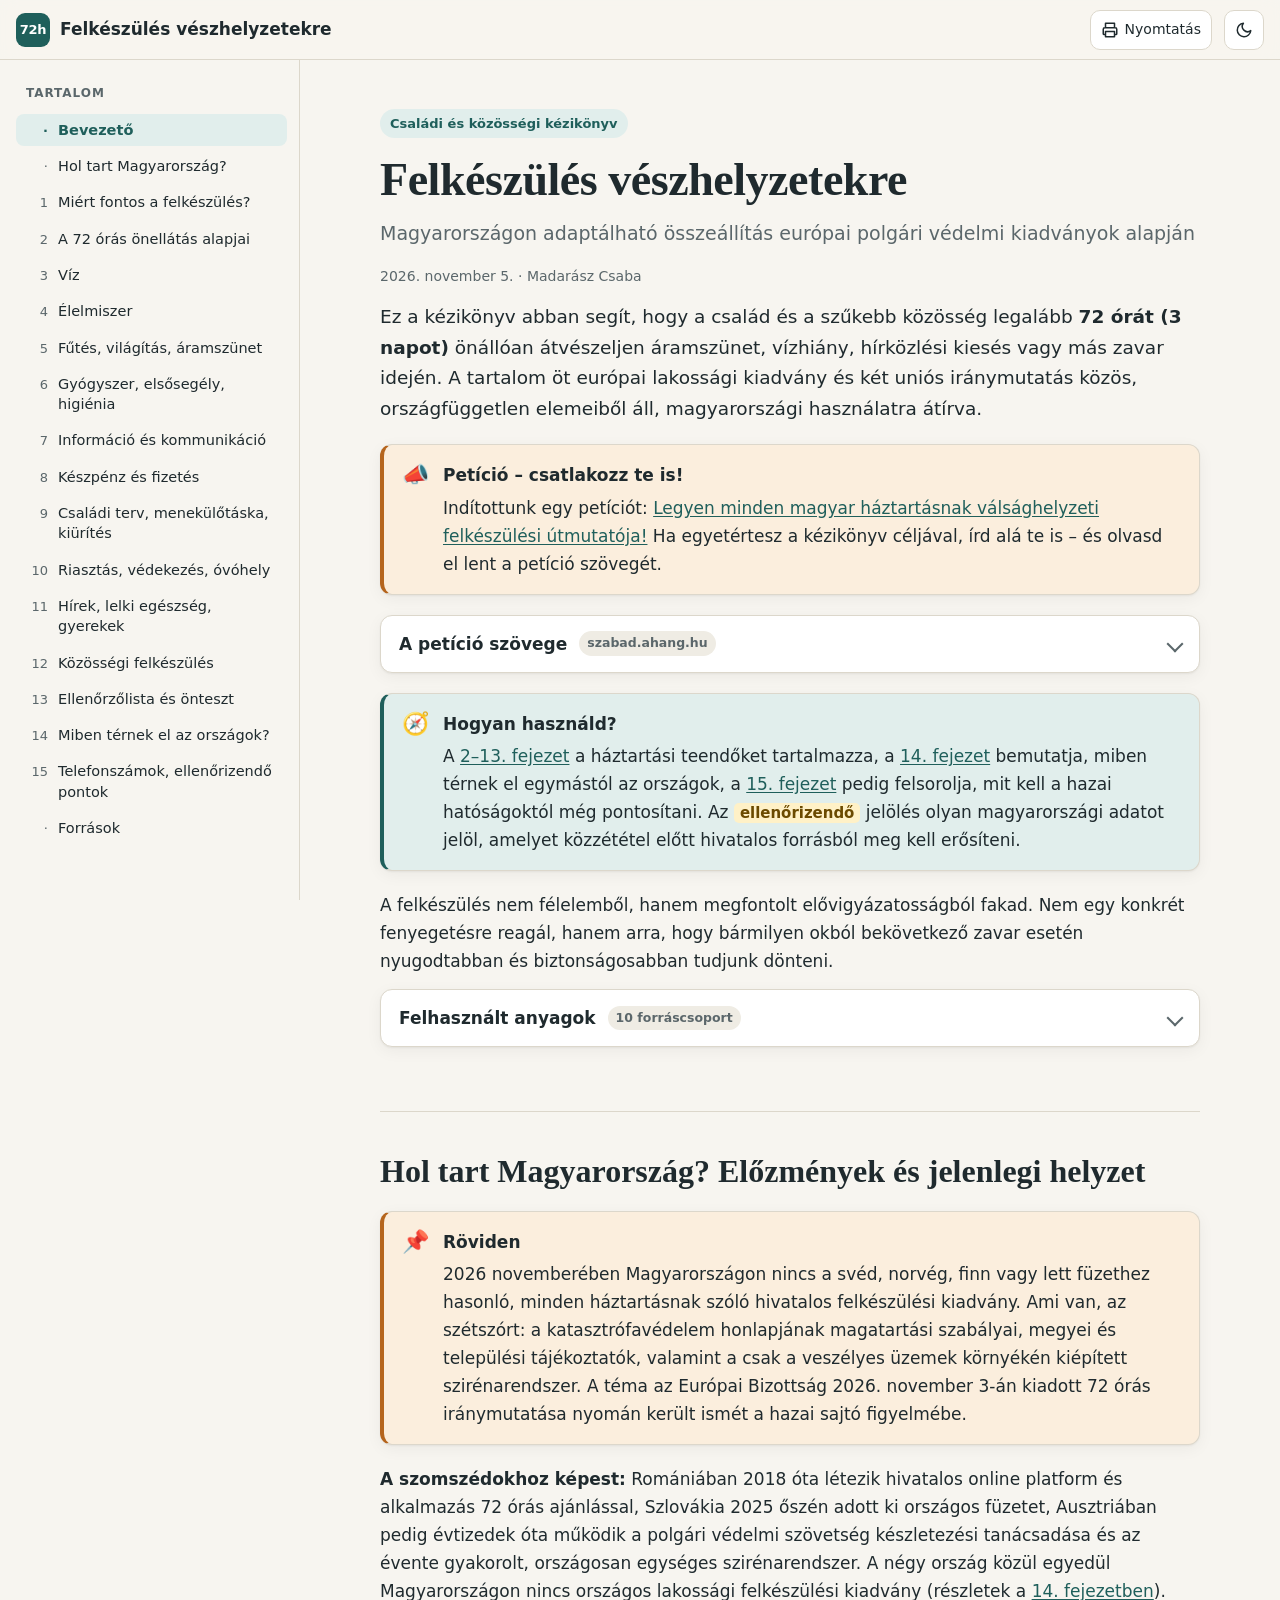
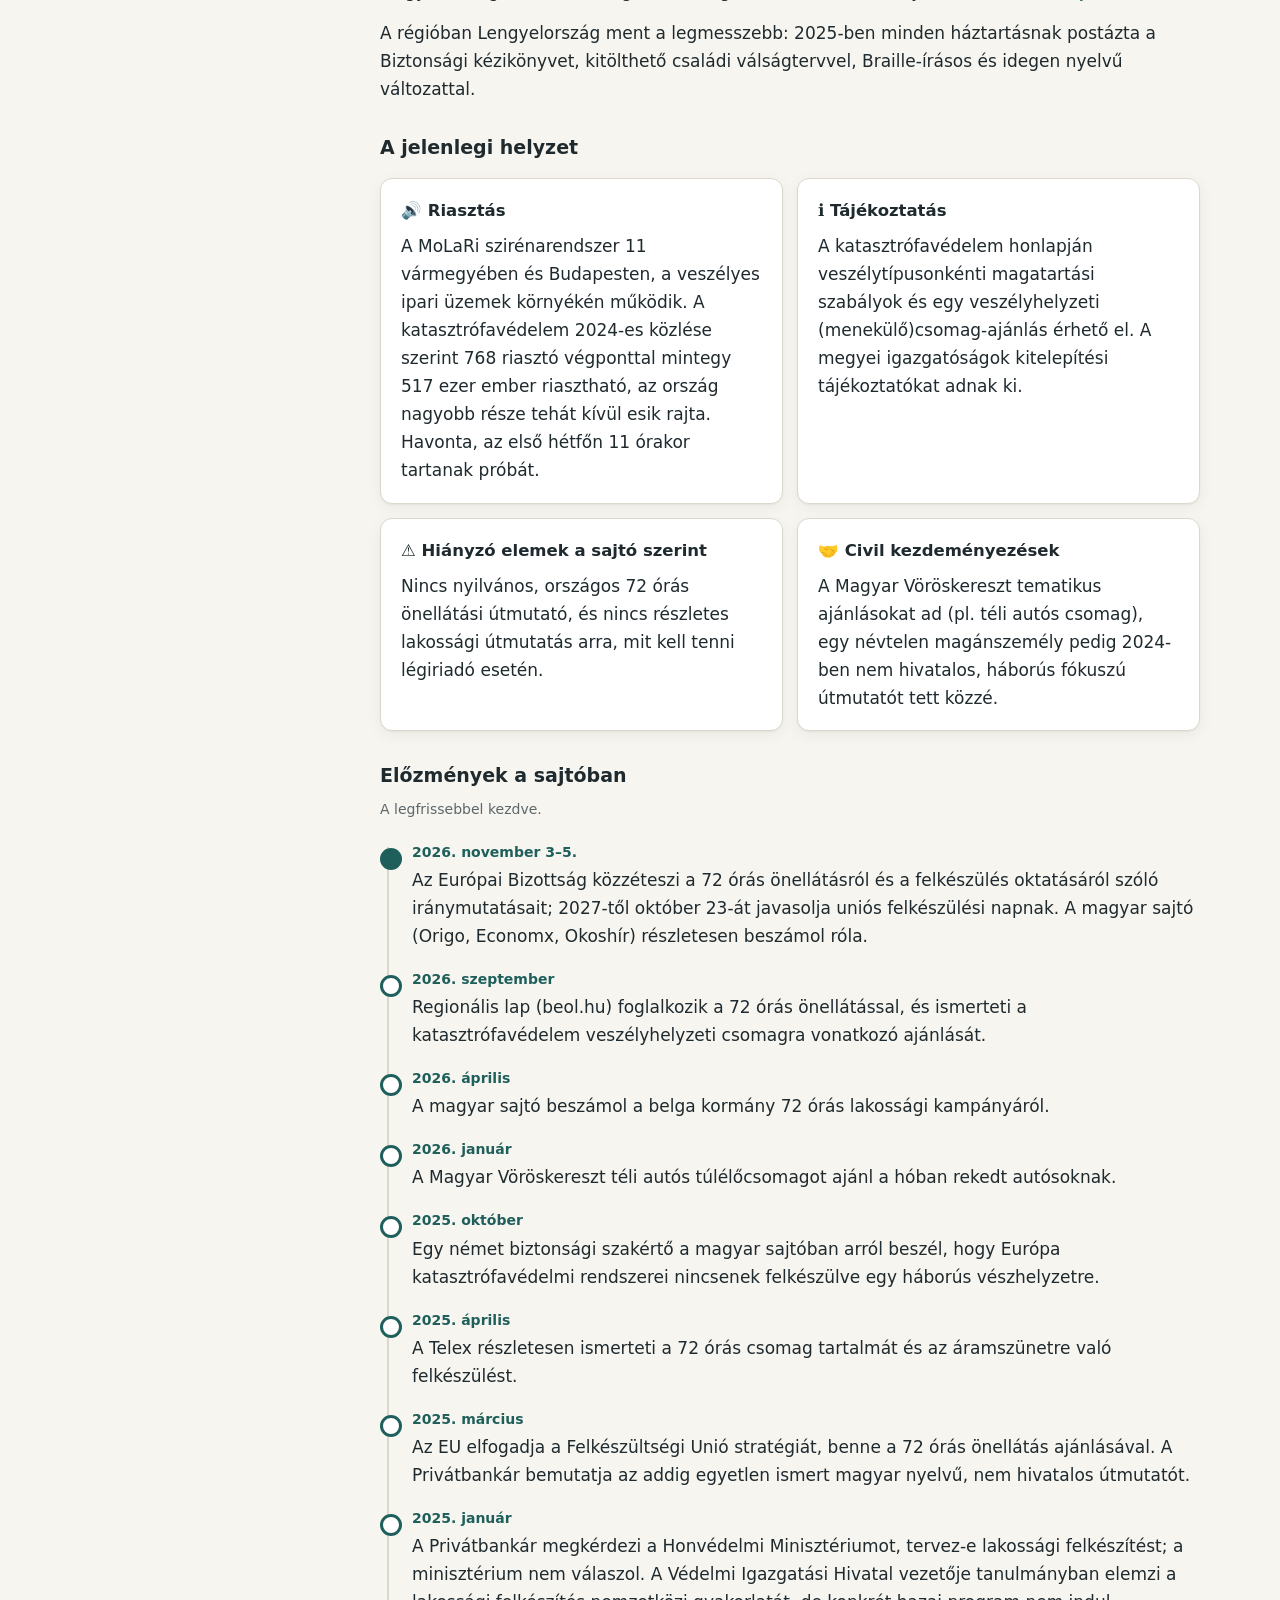
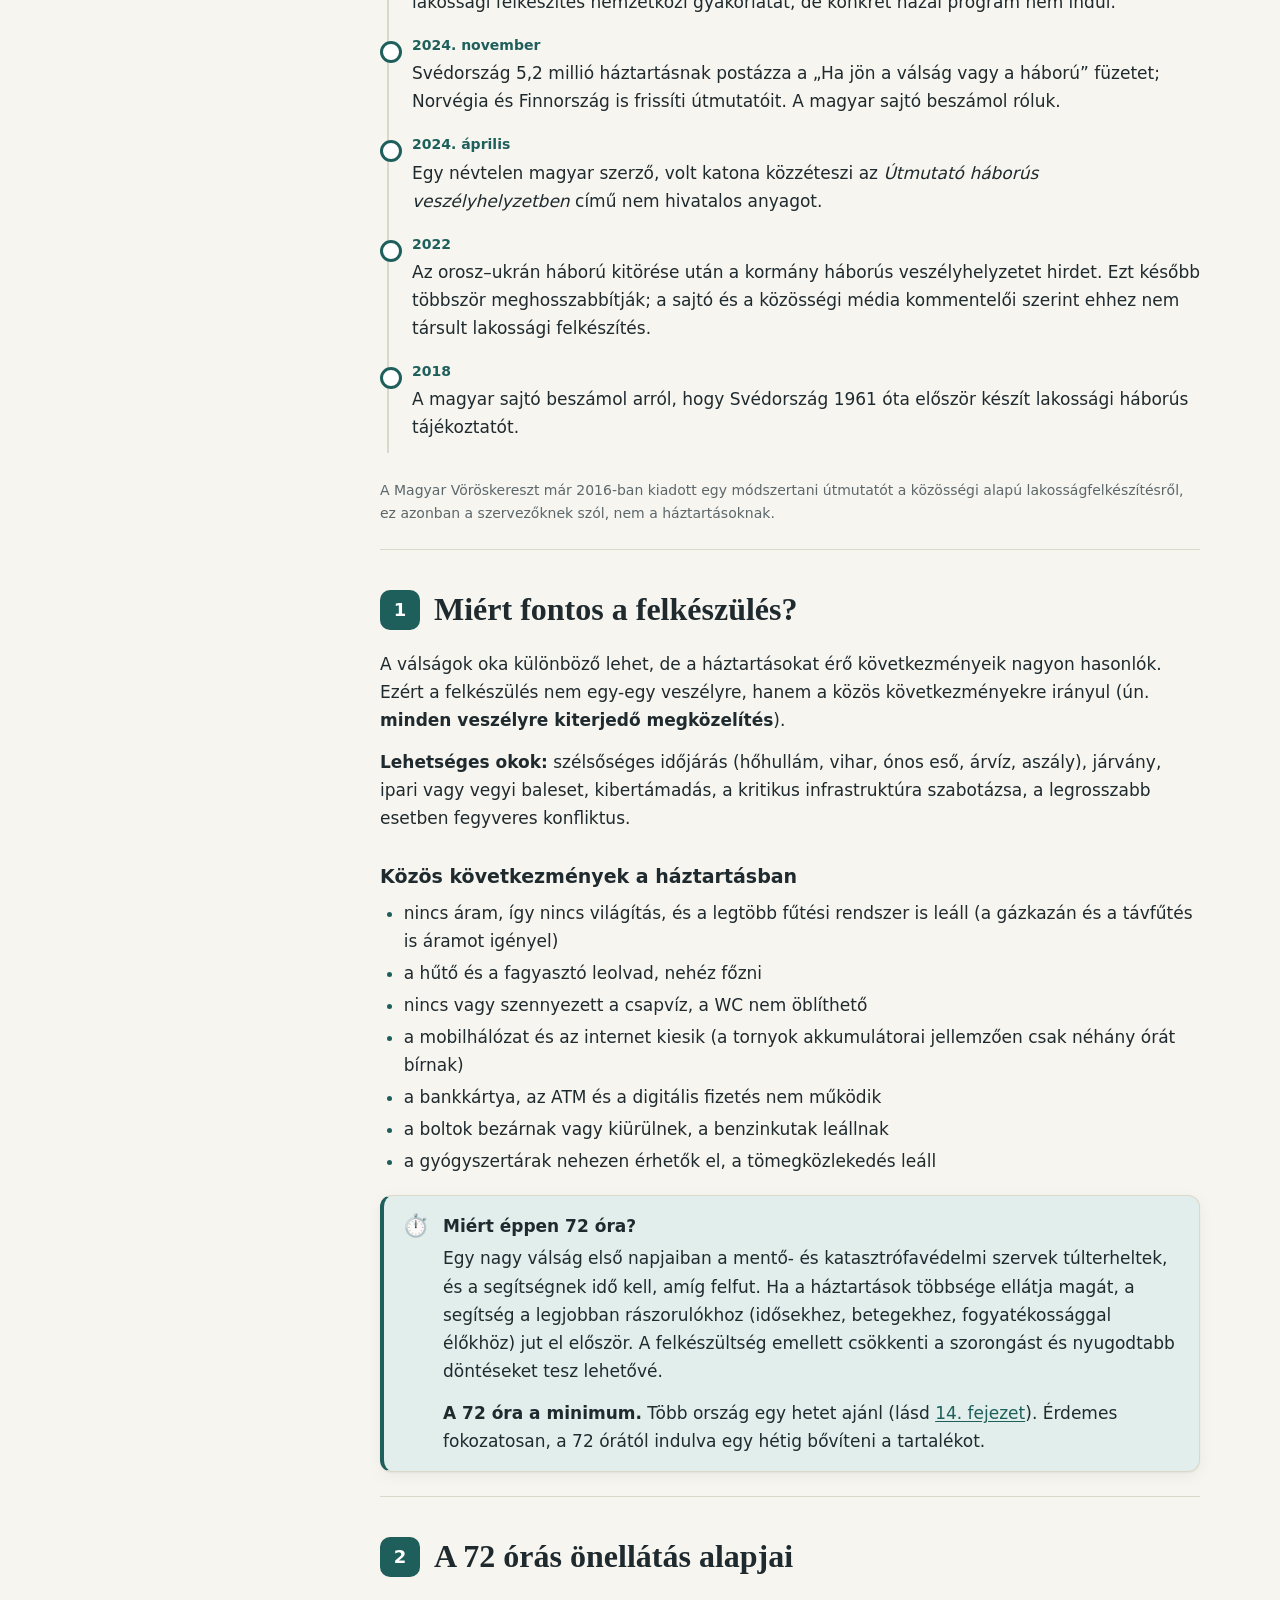
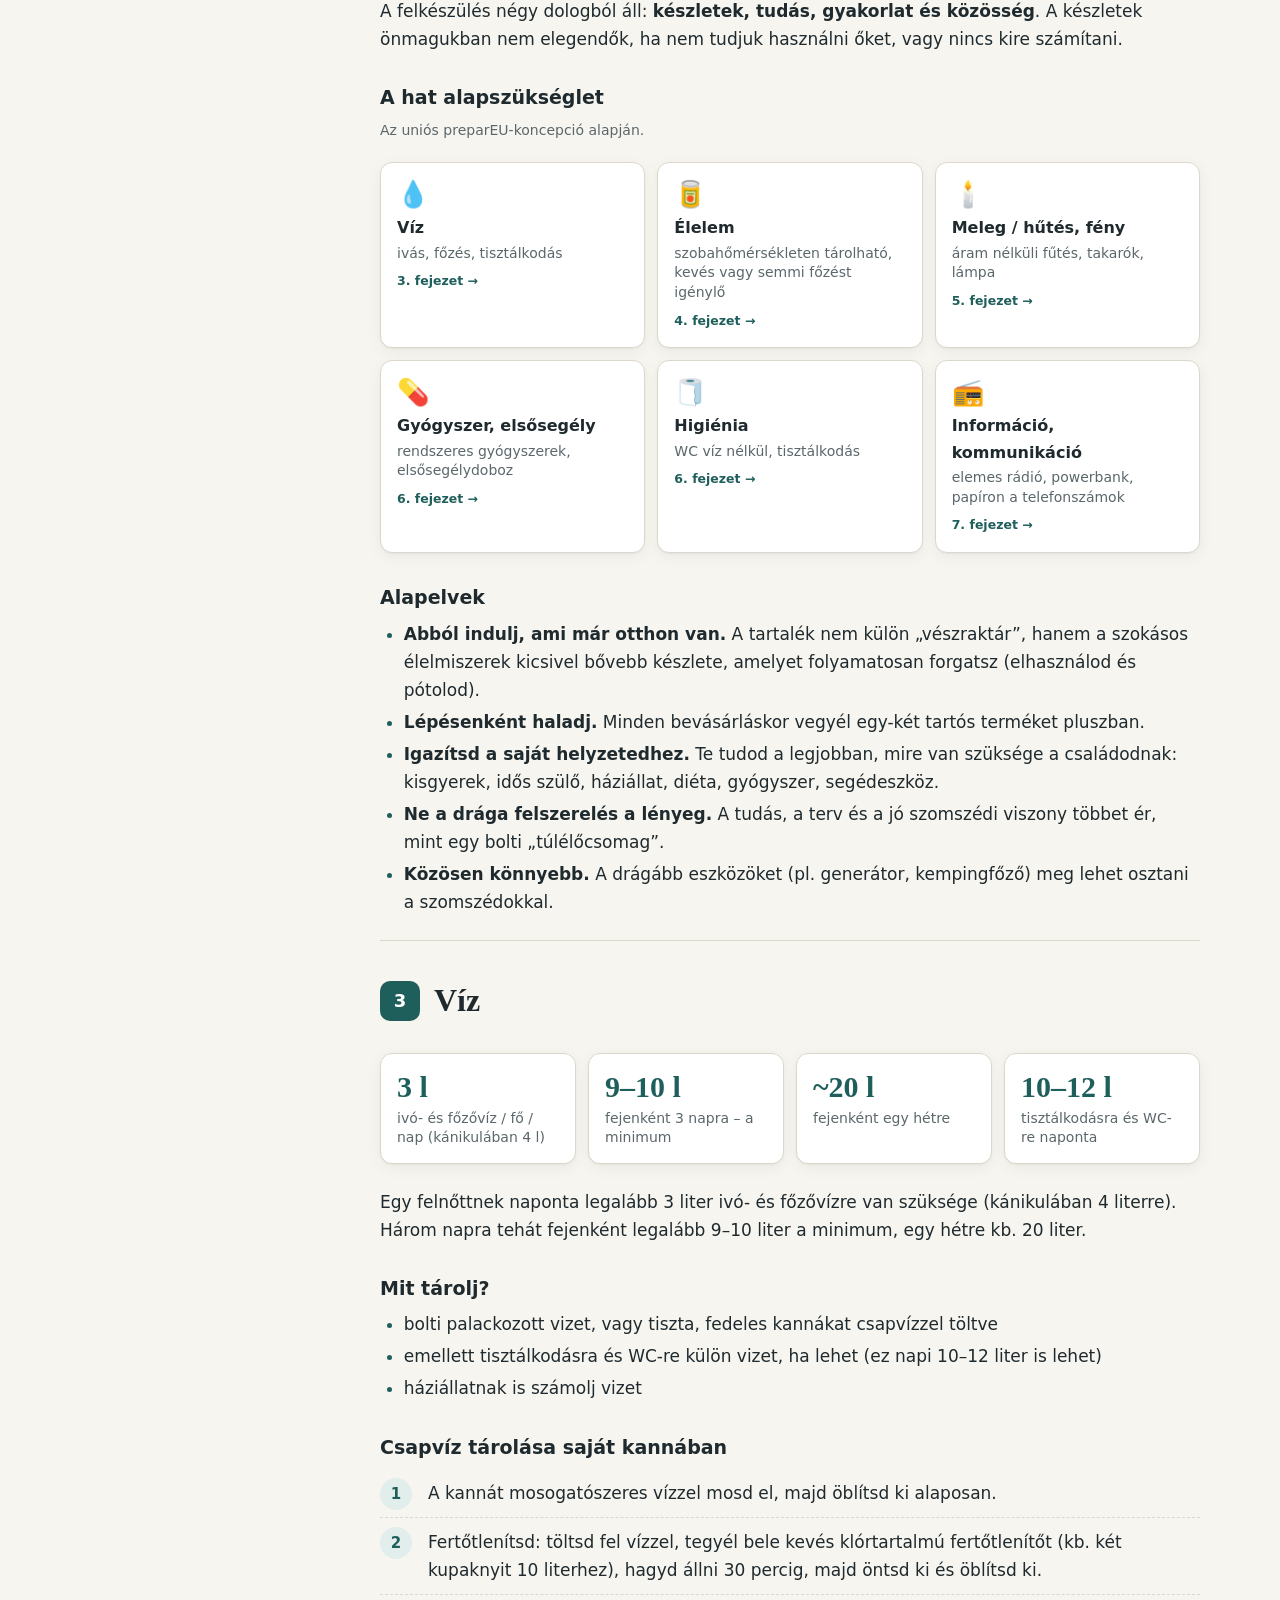
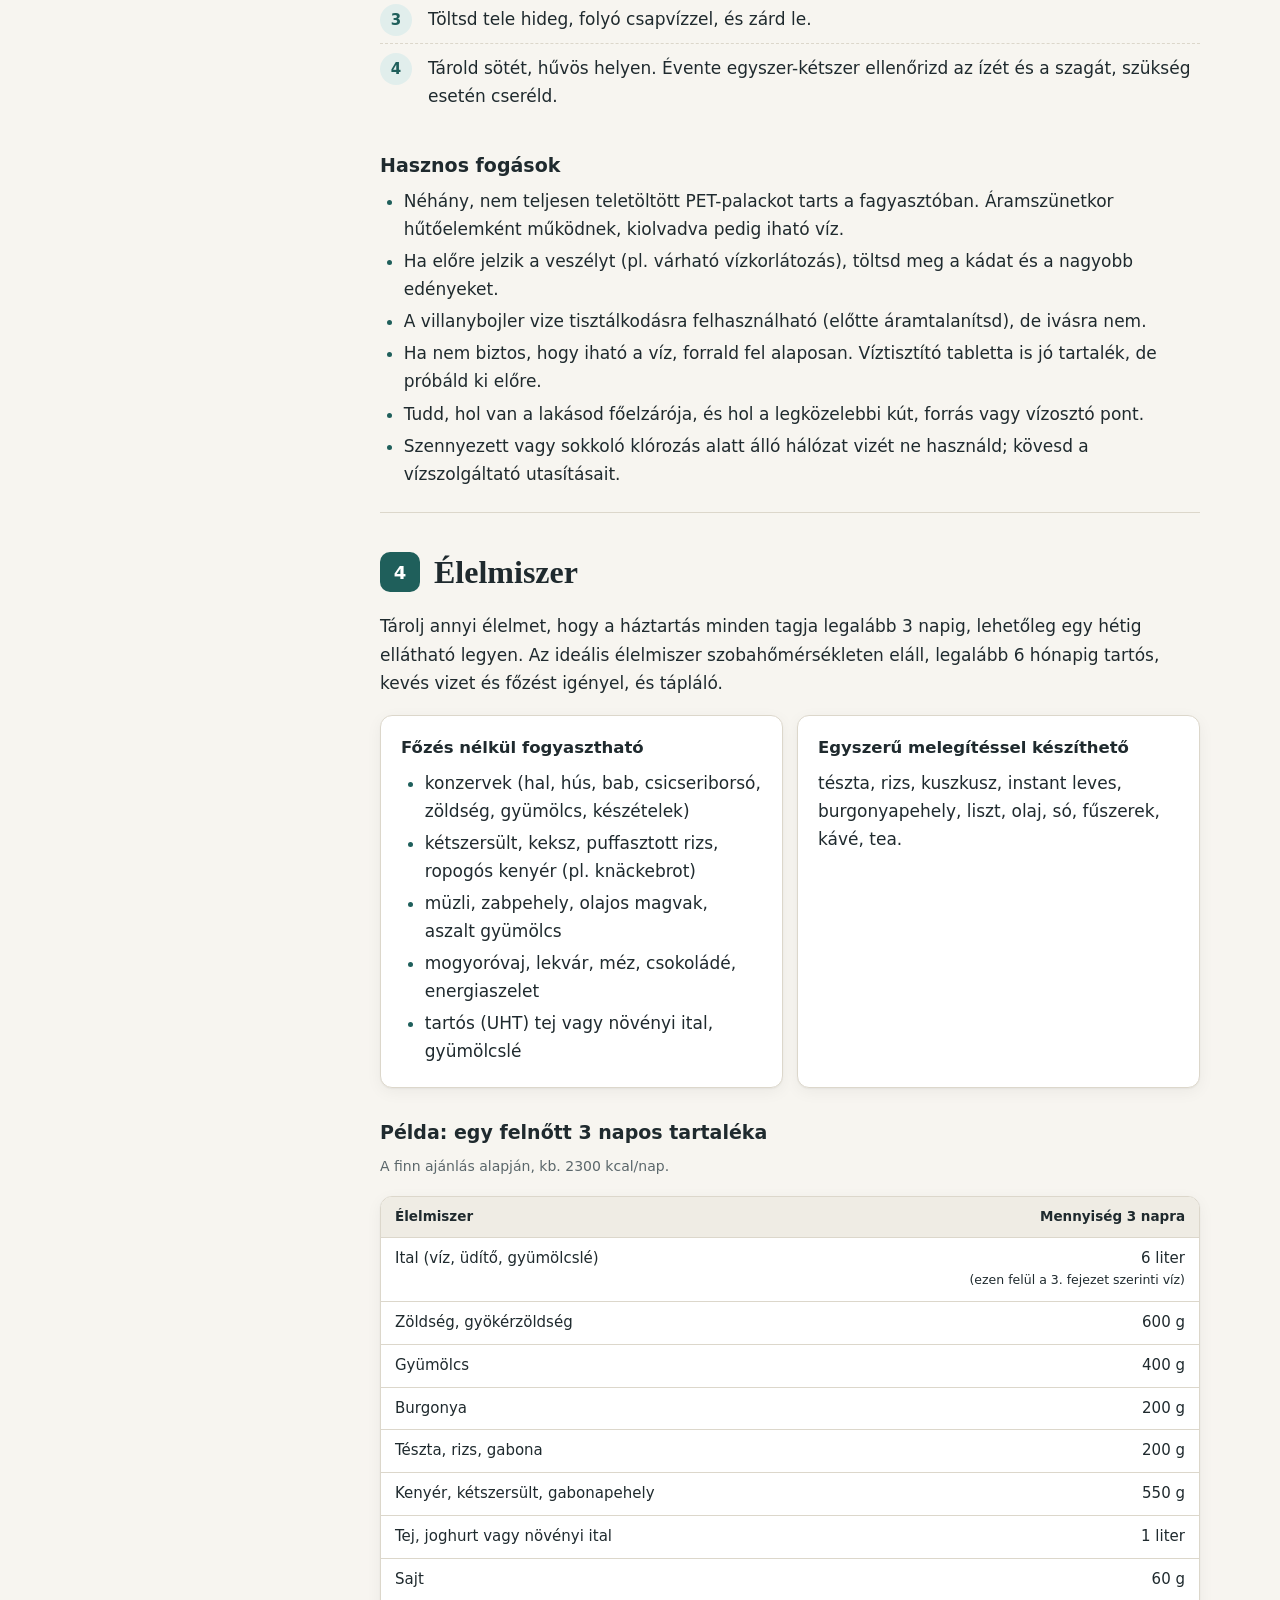
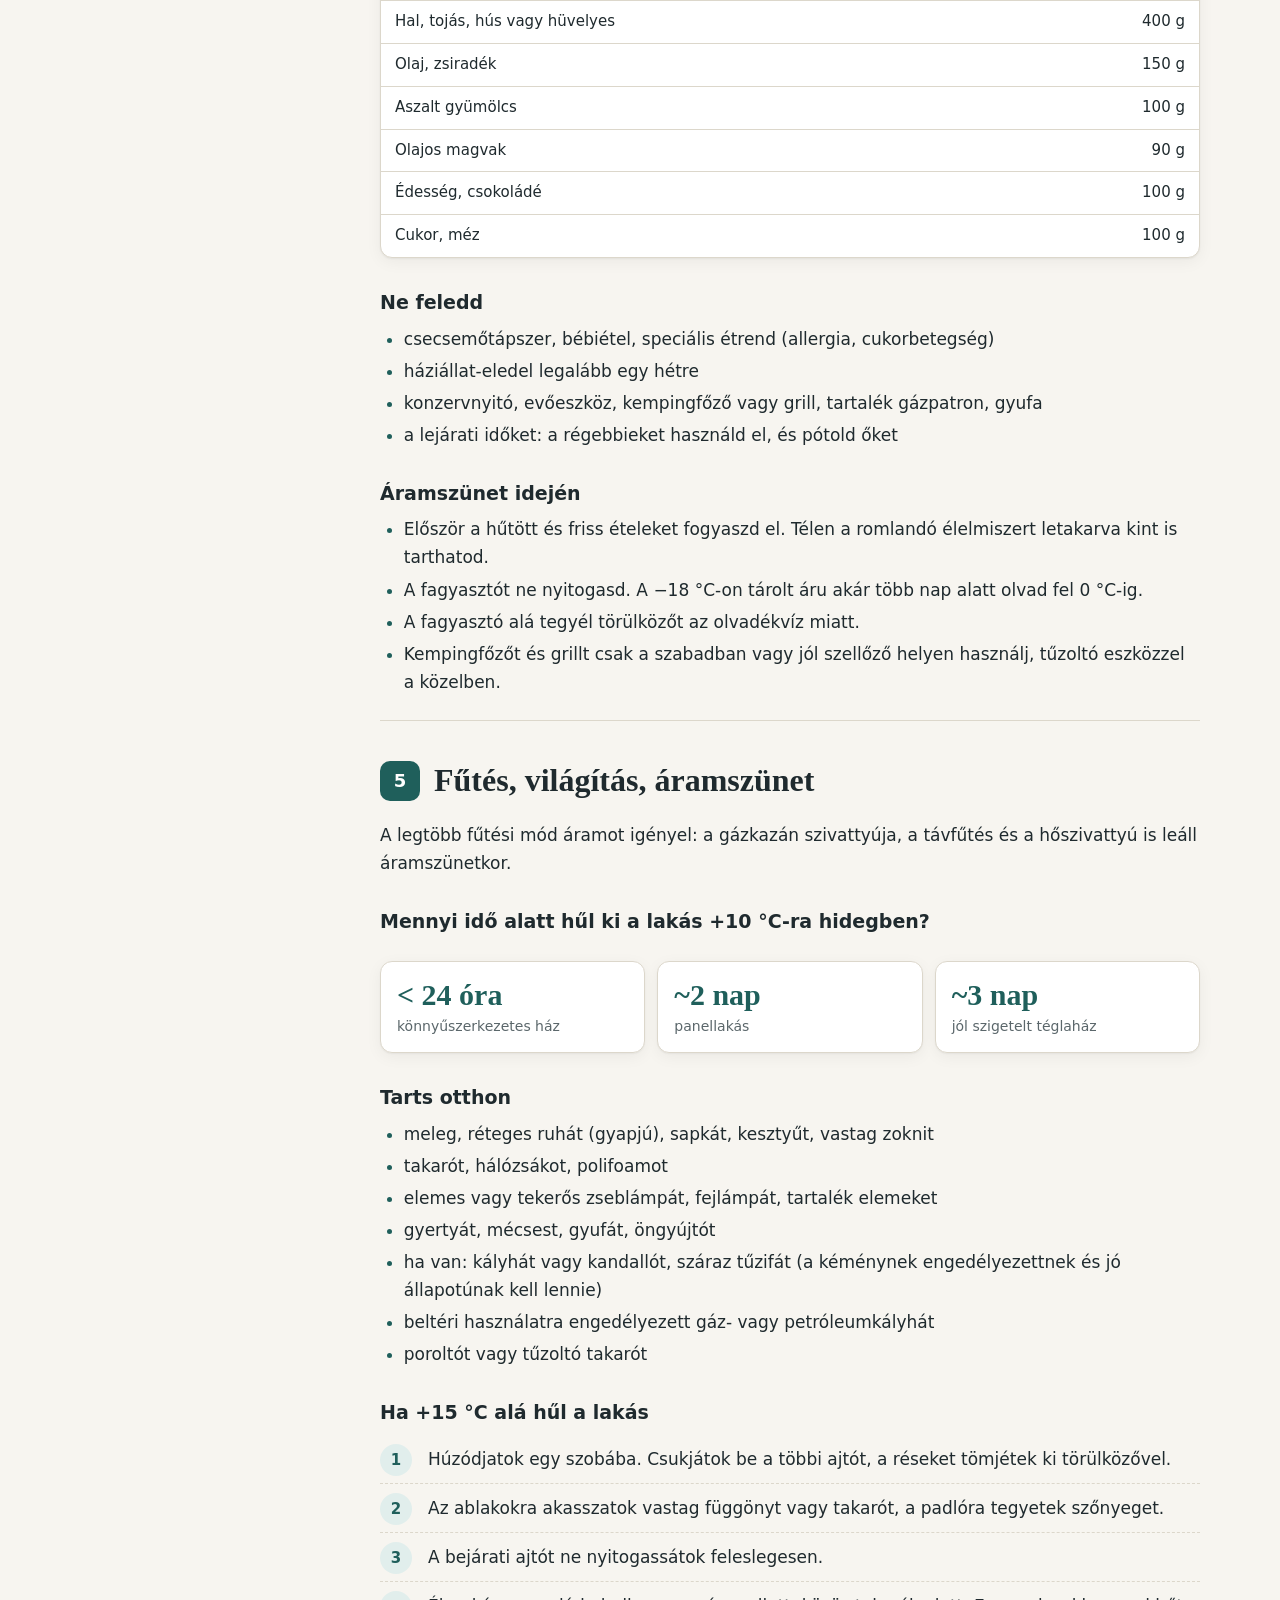
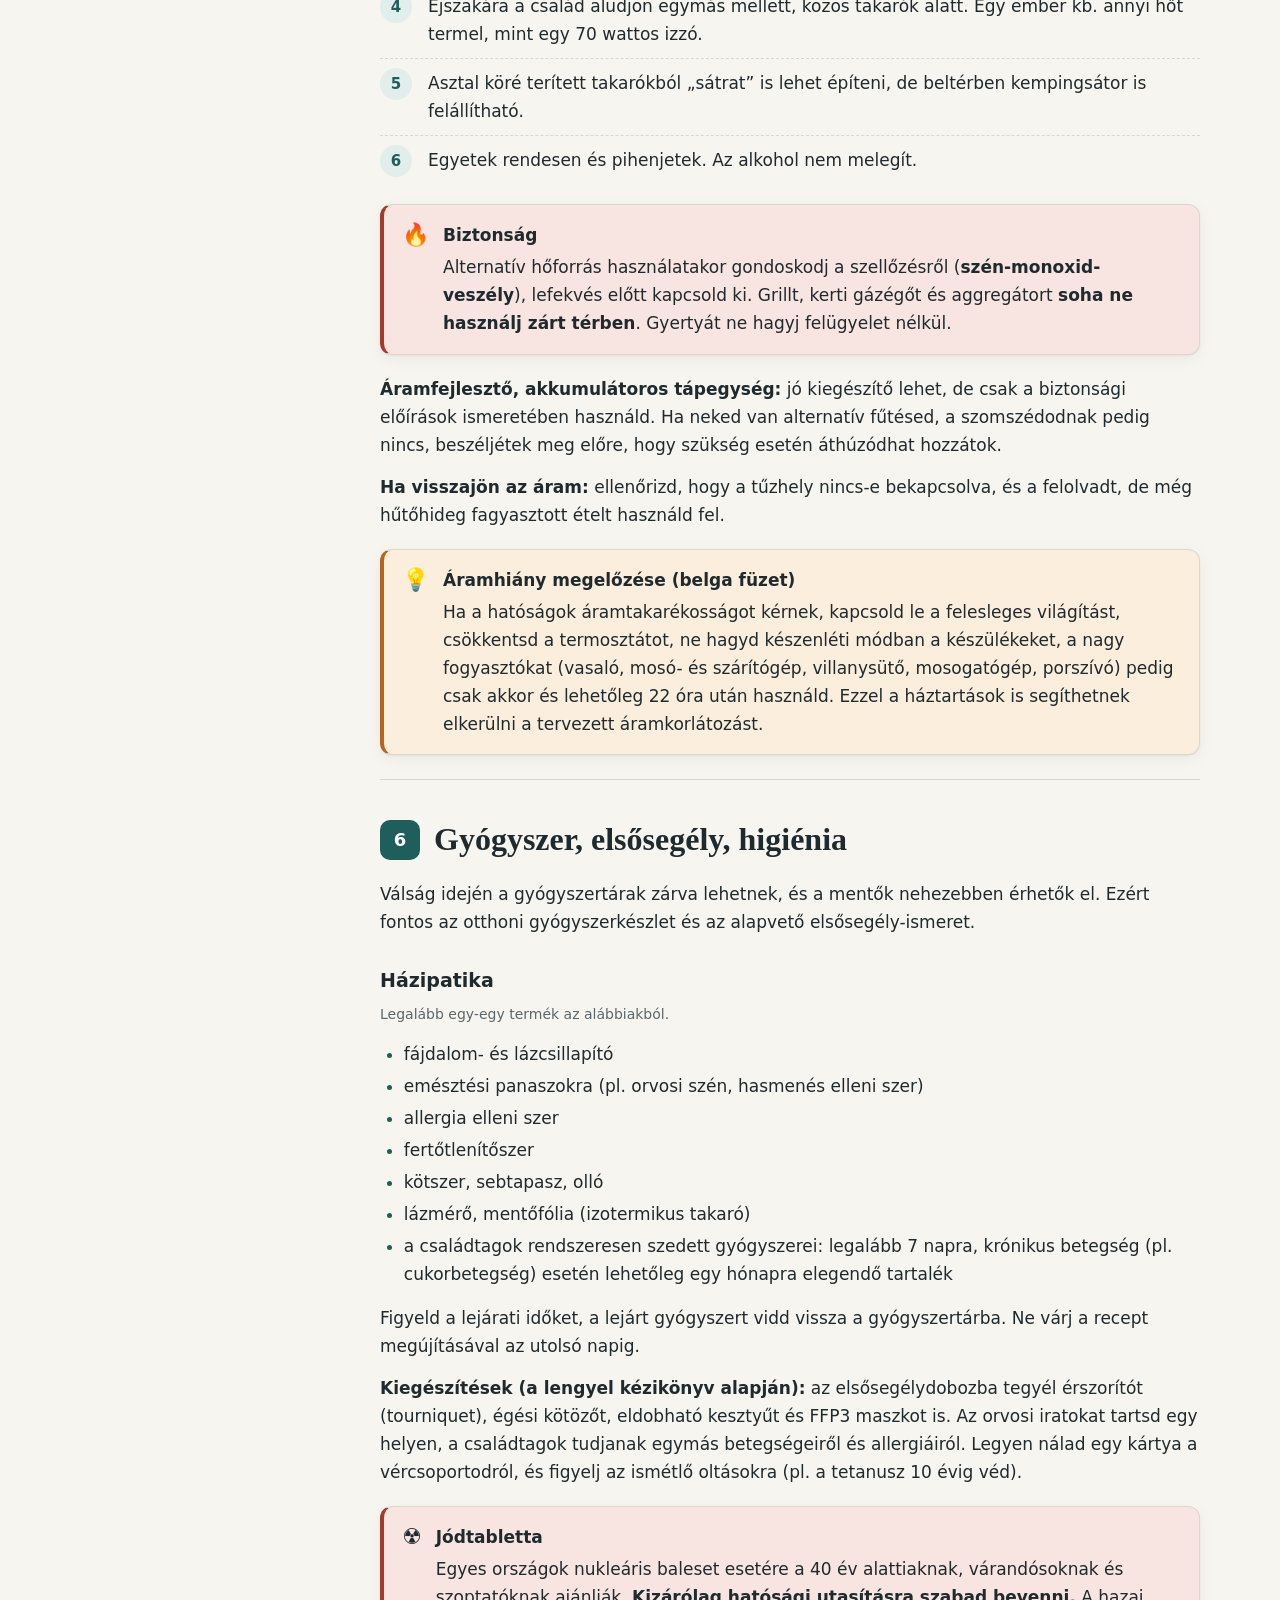
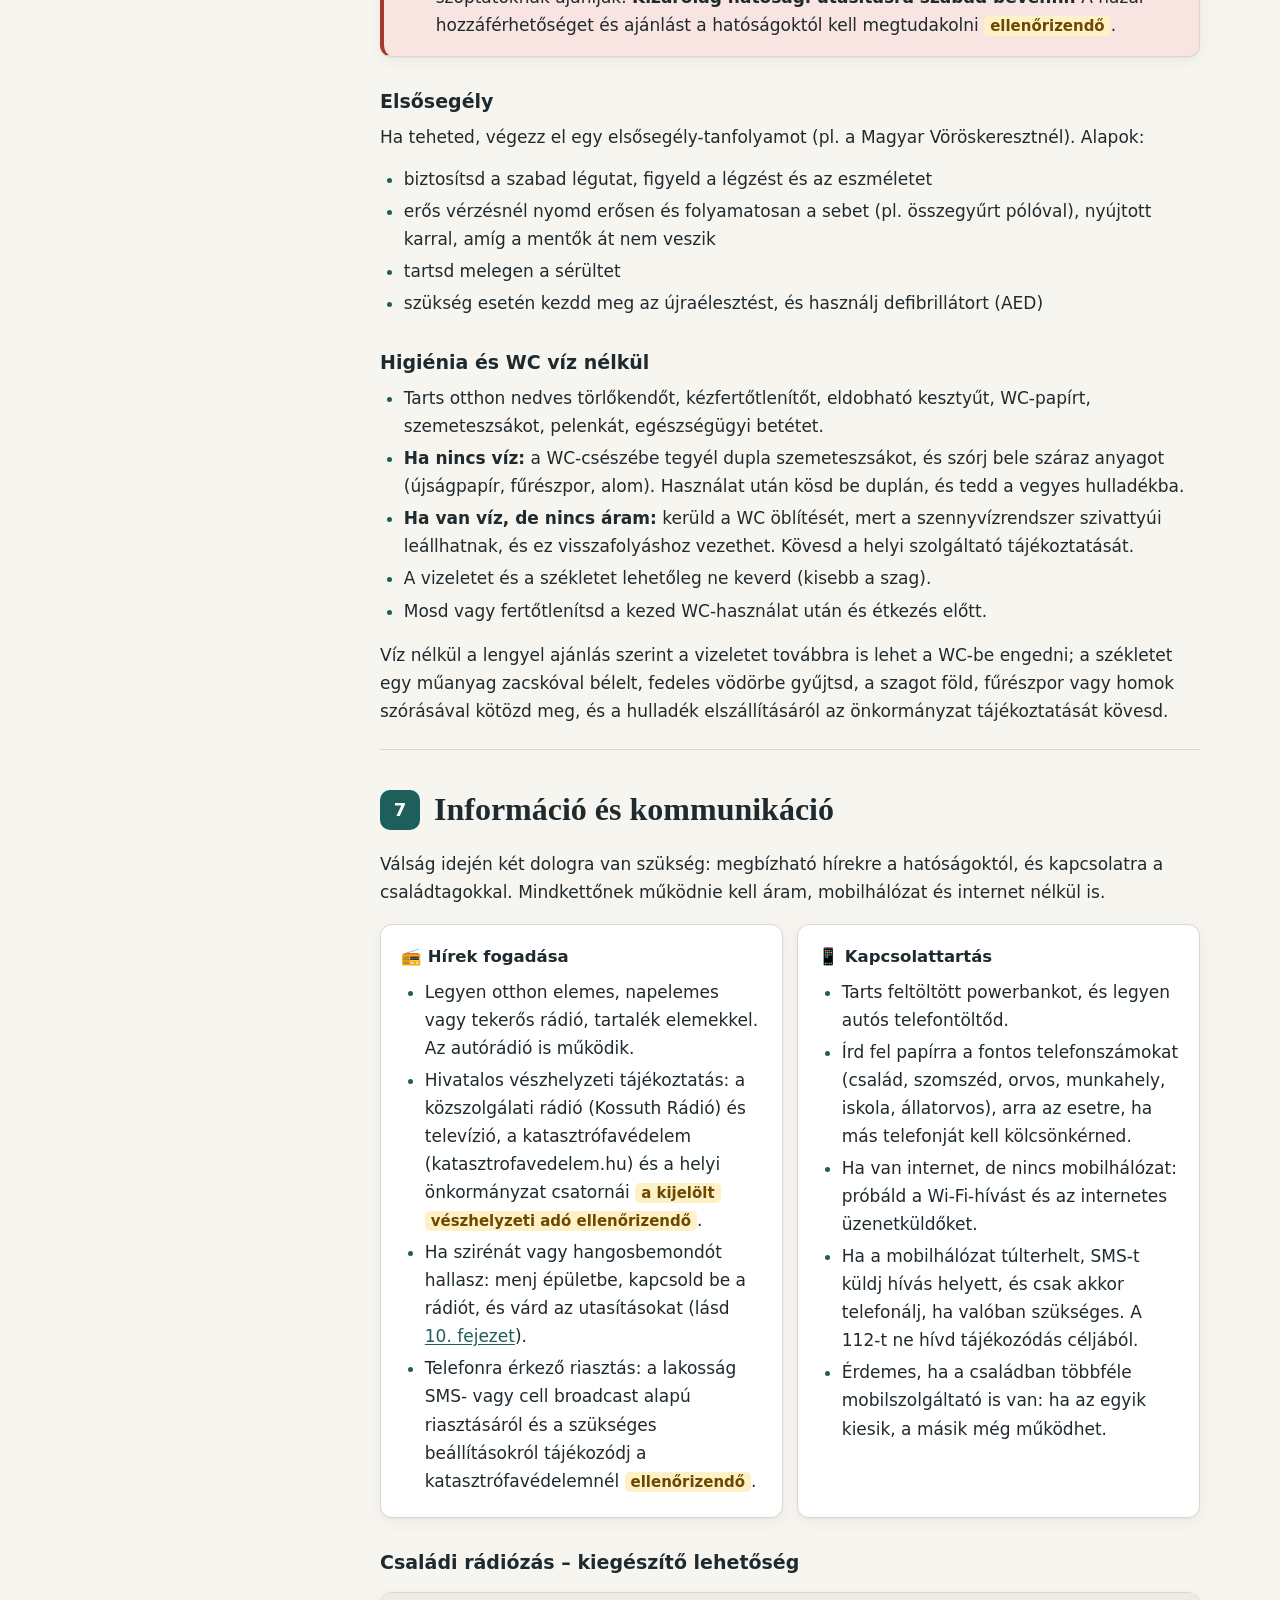
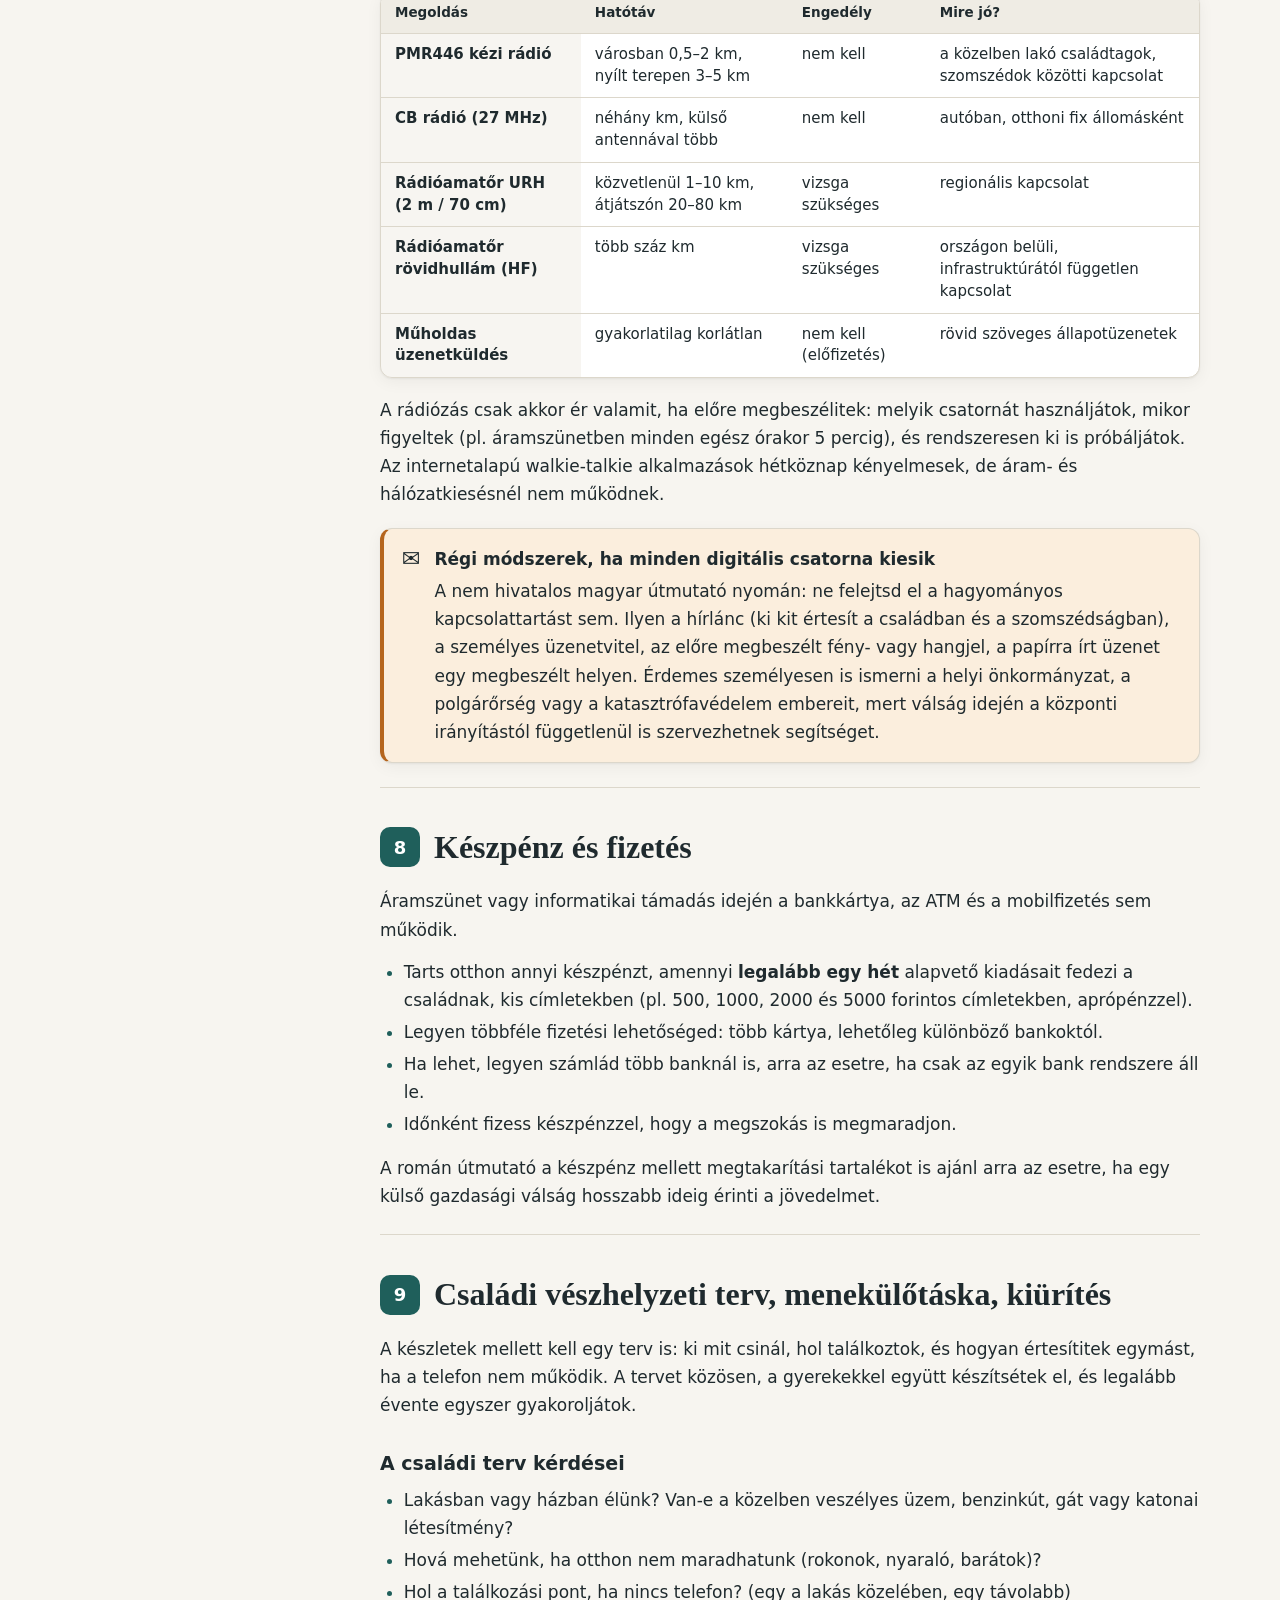
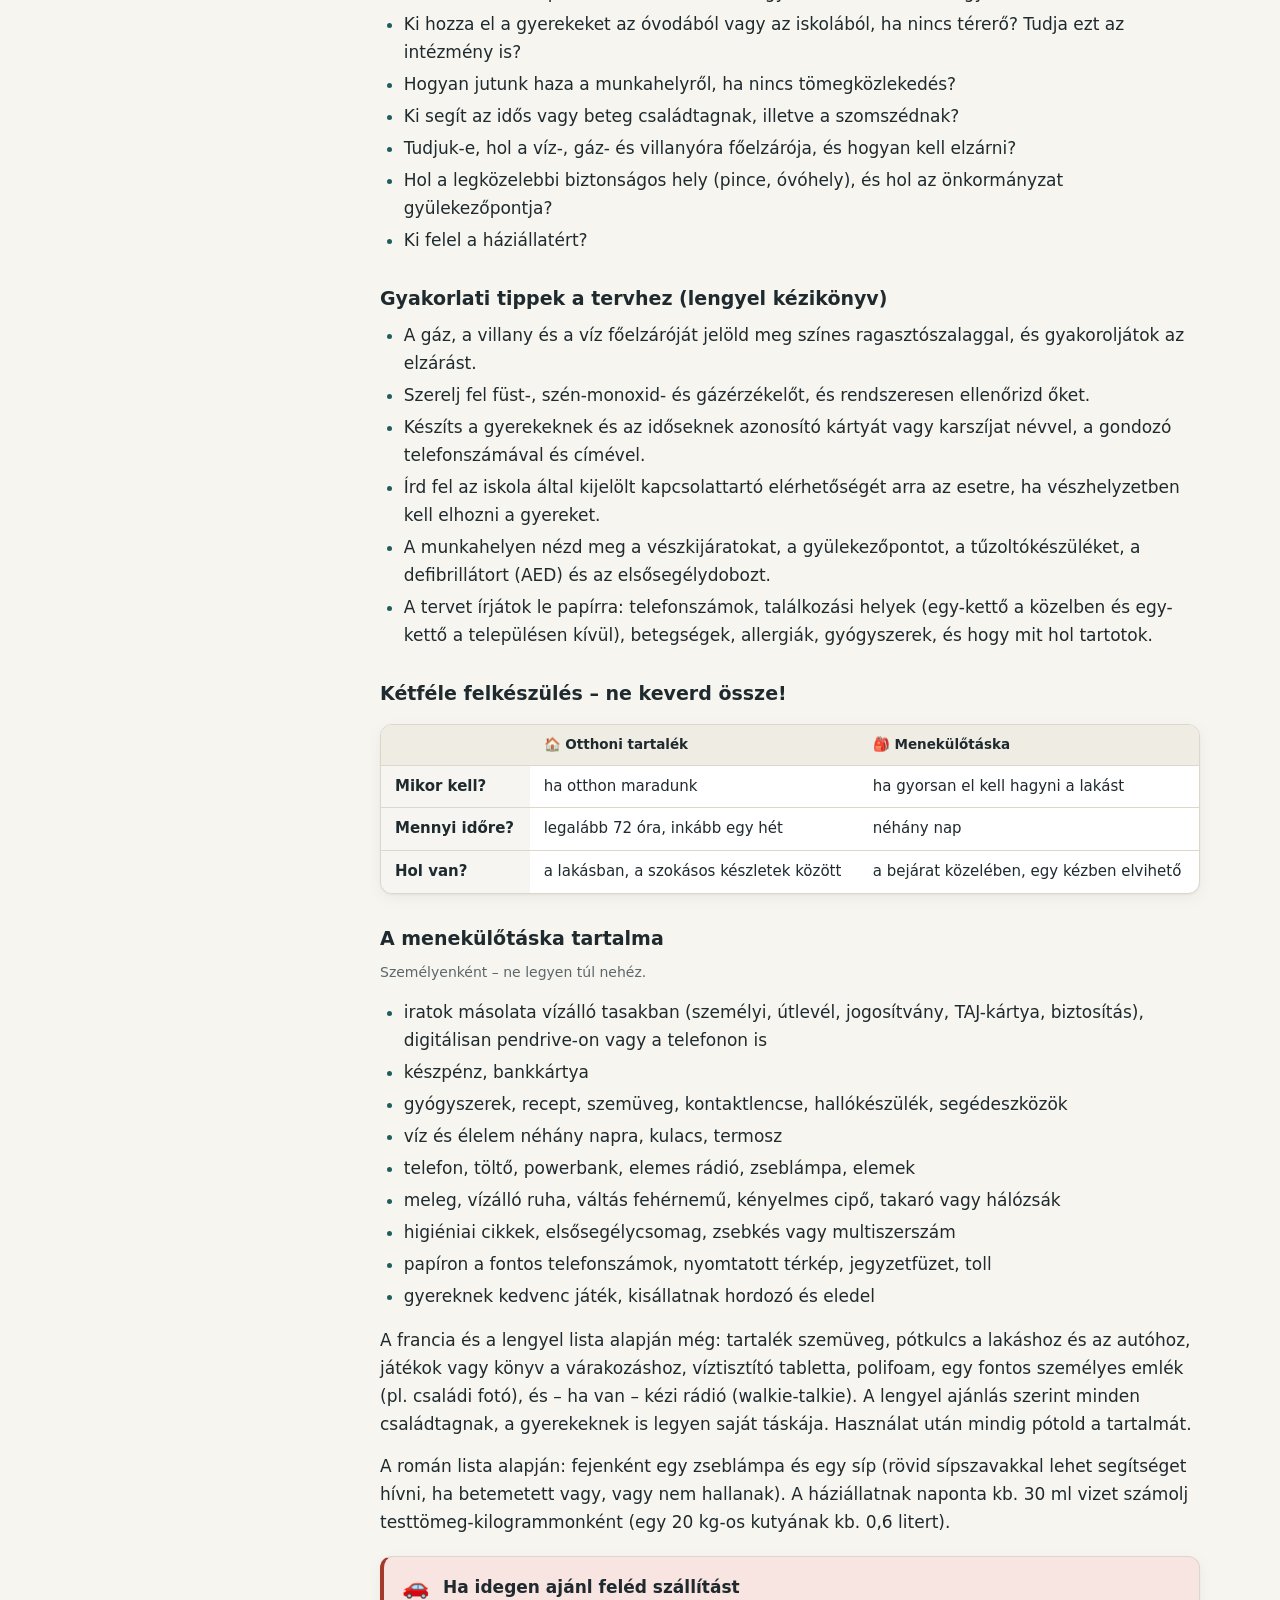
==== commit 124dd9ee: "Főoldal: szerző neve, számsor eltávolítva, petíció-blokk és beágyazott petíciószöveg" ====
--- a/index.html
+++ b/index.html
@@ -67,16 +67,35 @@
   <span class="eyebrow">Családi és közösségi kézikönyv</span>
   <h1>Felkészülés vészhelyzetekre</h1>
   <p class="subtitle">Magyarországon adaptálható összeállítás európai polgári védelmi kiadványok alapján</p>
-  <p class="meta"><time datetime="2026-11-05">2026. november 5.</time> · @Someone</p>
-
-  <div class="stat-grid">
-    <div class="stat"><span class="big">72 óra</span><span class="lbl">önálló helytállás a minimum – inkább egy hét</span></div>
-    <div class="stat"><span class="big">3 liter</span><span class="lbl">ivó- és főzővíz fejenként, naponta</span></div>
-    <div class="stat"><span class="big">1 hét</span><span class="lbl">készpénz kis címletekben a családnak</span></div>
-    <div class="stat"><span class="big">112</span><span class="lbl">egységes európai segélyhívó</span></div>
-  </div>
+  <p class="meta"><time datetime="2026-11-05">2026. november 5.</time> · Madarász Csaba</p>
 
   <p class="lead">Ez a kézikönyv abban segít, hogy a család és a szűkebb közösség legalább <strong>72 órát (3 napot)</strong> önállóan átvészeljen áramszünet, vízhiány, hírközlési kiesés vagy más zavar idején. A tartalom öt európai lakossági kiadvány és két uniós iránymutatás közös, országfüggetlen elemeiből áll, magyarországi használatra átírva.</p>
+
+  <div class="callout tip">
+    <span class="ico" aria-hidden="true">📣</span>
+    <div>
+      <span class="title">Petíció – csatlakozz te is!</span>
+      <p>Indítottunk egy petíciót: <a href="https://szabad.ahang.hu/petitions/legyen-minden-magyar-haztartasnak-valsaghelyzeti-felkeszulesi-utmutatoja" target="_blank" rel="noopener">Legyen minden magyar háztartásnak válsághelyzeti felkészülési útmutatója!</a> Ha egyetértesz a kézikönyv céljával, írd alá te is – és olvasd el lent a petíció szövegét.</p>
+    </div>
+  </div>
+
+  <details class="fold">
+    <summary>A petíció szövege <span class="tag">szabad.ahang.hu</span></summary>
+    <div class="fold-body">
+      <div id="petition-what-text"><div class="trix-content">
+  <div>Tisztelt Kormány!<br><br></div><div>Áramszünet, vízhiány, árvíz, hőhullám, ipari baleset vagy kibertámadás bárhol és bármikor előfordulhat. Egy súlyos esemény első napjaiban a mentő- és katasztrófavédelmi szervek túlterheltek, és a segítségnek időre van szüksége. Ha a háztartások többsége legalább 72 órán át el tudja látni magát, a segítség a legjobban rászorulókhoz, az idősekhez, a betegekhez és a fogyatékossággal élőkhöz juthat el először.<br><br></div><div>Európa-szerte egyre több ország tájékoztatja erről a lakosságát. Svédország, Norvégia, Finnország és Lengyelország nyomtatott füzetet küldött minden háztartásnak. Románia 2018 óta működtet hivatalos felkészülési platformot és mobilalkalmazást, Szlovákia 2025-ben adott ki országos útmutatót, Ausztriában pedig évtizedek óta működik egységes szirénarendszer és készletezési tanácsadás. Az Európai Bizottság 2026. novemberi iránymutatásai a 72 órás önellátást minimumként rögzítik, és felkérik a tagállamokat a lakosság felkészítésére.<br><br></div><div>Magyarországon jelenleg nincs országos, minden háztartásnak szóló felkészülési kiadvány. A MoLaRi szirénarendszer csak a veszélyes ipari üzemek környékén működik, és a katasztrófavédelem 2024-es tájékoztatása szerint mintegy 517 ezer embert ér el, vagyis az ország lakosságának nagyjából 5 százalékát. Arról, hogy mit kell tenni légiriadó esetén, vagy hol vannak a legközelebbi védett helyek, nincs könnyen elérhető, nyilvános tájékoztatás.<br><br></div><div>Ezért kérjük, hogy a Kormány:<br><br></div><ol><li><strong>Készíttessen országos lakossági felkészülési kézikönyvet</strong> az uniós iránymutatások alapján, és juttassa el <strong>minden háztartásba</strong> nyomtatott és digitális formában. A kézikönyv legyen akadálymentes (könnyen érthető, nagy betűs, hangos és jelnyelvi változatban is), és a hazai nemzetiségek nyelvén is jelenjen meg.</li><li><strong>Hozzon létre egy hivatalos, folyamatosan frissített honlapot és alkalmazást</strong> ellenőrzőlistákkal, családi tervsablonnal és helyzetenkénti teendőkkel. Ezek internet nélkül is legyenek használhatók.</li><li><strong>Fejlessze a lakossági riasztást:</strong> terjessze ki országosan a szirénás és a telefonos (cell broadcast) riasztást, tegye közzé minden szirénajel jelentését és a hozzá tartozó teendőket, és tartson évente országos próbariasztást.</li><li><strong>Tegye nyilvánossá a védett helyek és óvóhelyek listáját</strong>, és jelölje meg őket egységes jelzéssel.</li><li><strong>Építse be a felkészülést az óvodai és az általános iskolai nevelésbe</strong> az uniós oktatási iránymutatás szerint: játékosan, az életkornak megfelelően, félelemkeltés nélkül.</li><li><strong>Fordítson kiemelt figyelmet</strong> a fogyatékossággal élőkre, az idősekre, az egyedül élőkre és az alacsony jövedelmű háztartásokra, és vonja be őket és érdekvédelmi szervezeteiket a tervezésbe.</li><li><strong>Vonja be a társadalmat:</strong> az önkormányzatokat, a Magyar Vöröskeresztet, az önkéntes mentőszervezeteket, az iskolákat és a civil közösségeket.</li><li><strong>Mérje az eredményt:</strong> a program indulása előtt és azt követően rendszeresen mérje fel a lakosság felkészültségét, és hozza nyilvánosságra az eredményeket.</li></ol>
+</div></div>
+    </div>
+  </details>
+  <script>
+    fetch('https://szabad.ahang.hu/api/petitions/legyen-minden-magyar-haztartasnak-valsaghelyzeti-felkeszulesi-utmutatoja/what.json')
+      .then((response) => {
+             response.json().then((jsonData) => {
+               document.getElementById('petition-what-text').innerHTML = jsonData.rich_text
+             })
+           })
+      .catch(() => {})
+  </script>
 
   <div class="callout info">
     <span class="ico" aria-hidden="true">🧭</span>
--- a/style.css
+++ b/style.css
@@ -343,6 +343,13 @@
   background: var(--surface-2); padding: 2px 8px; border-radius: 999px;
 }
 details.fold > .fold-body { padding: 0 20px 14px; }
+
+/* Petíció szövege (beágyazott rich text) */
+#petition-what-text { font-size: 16px; line-height: 1.6; }
+#petition-what-text .trix-content > div { margin-bottom: .8em; }
+#petition-what-text ol, #petition-what-text ul { margin-bottom: .8em; }
+#petition-what-text li { margin: 4px 0; }
+#petition-what-text > div > div:last-child { margin-bottom: 0; }
 .flag { font-size: 20px; }
 
 /* Checklists */
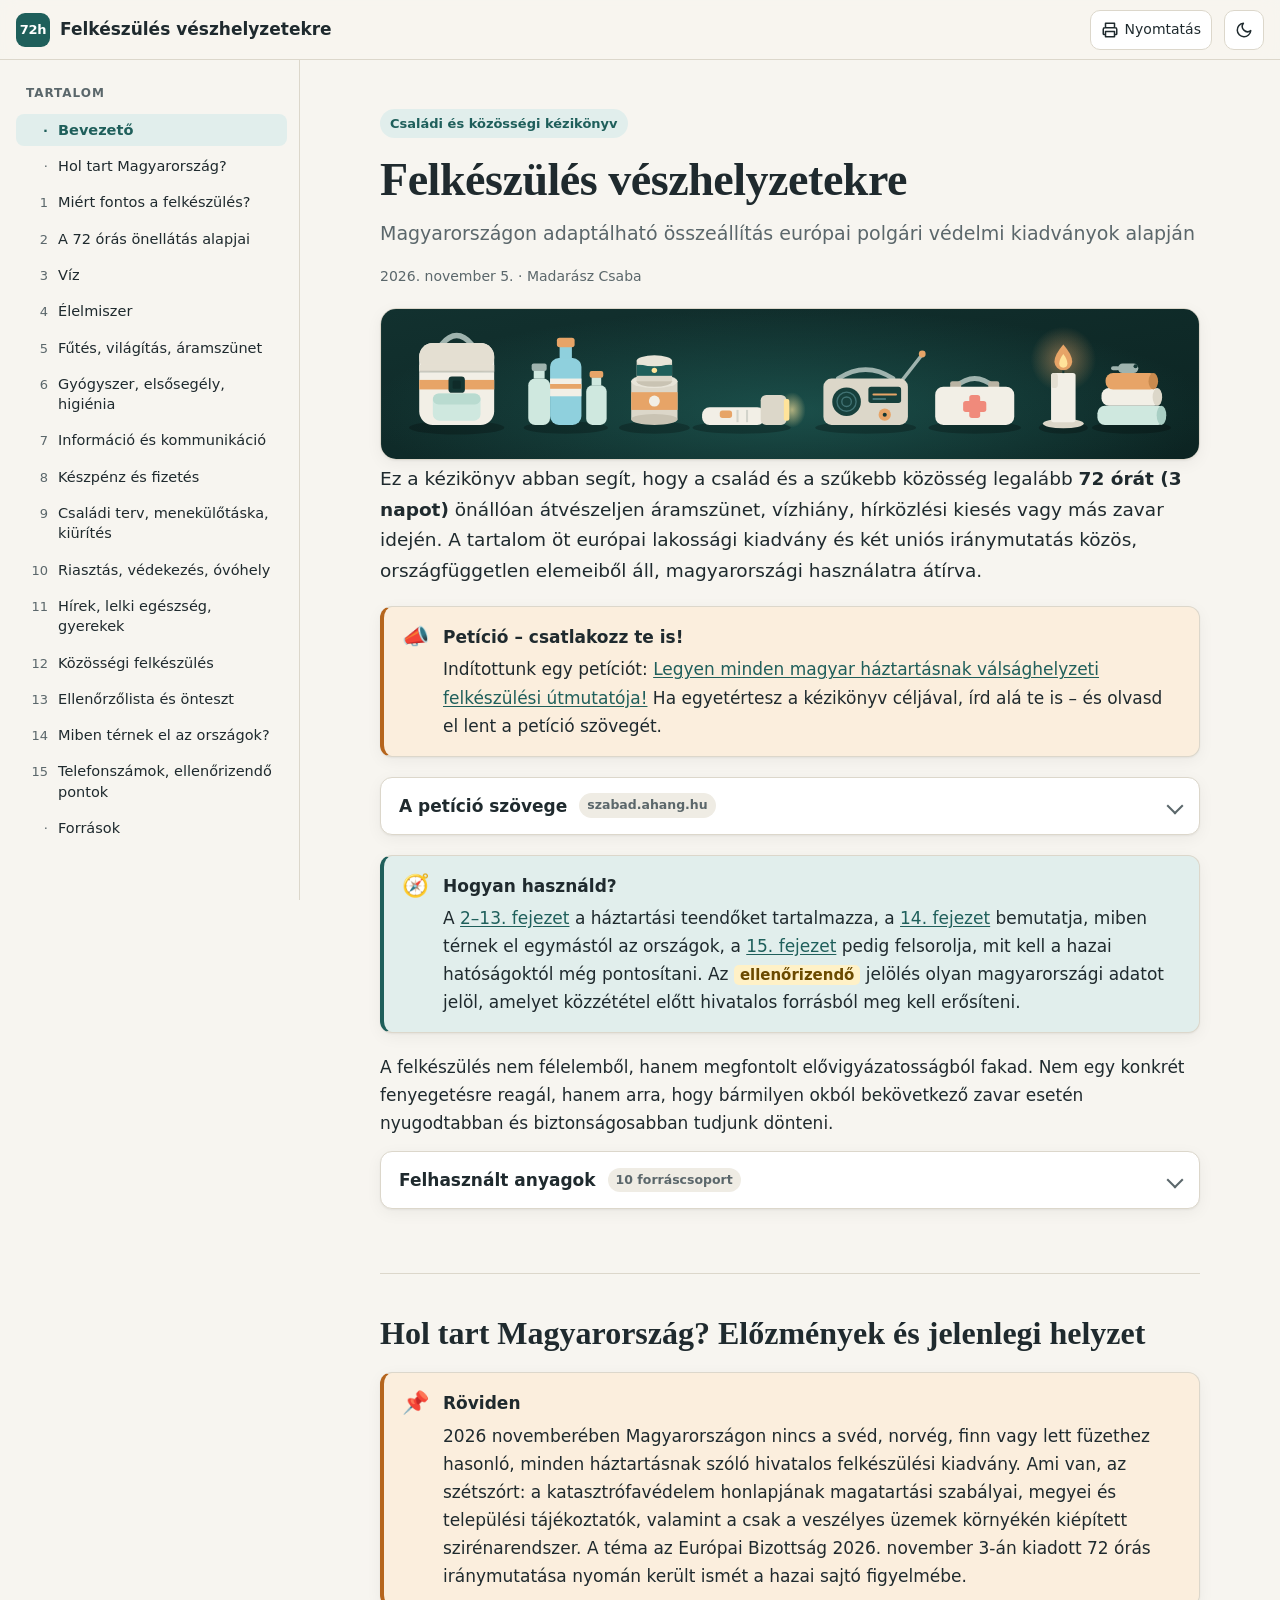
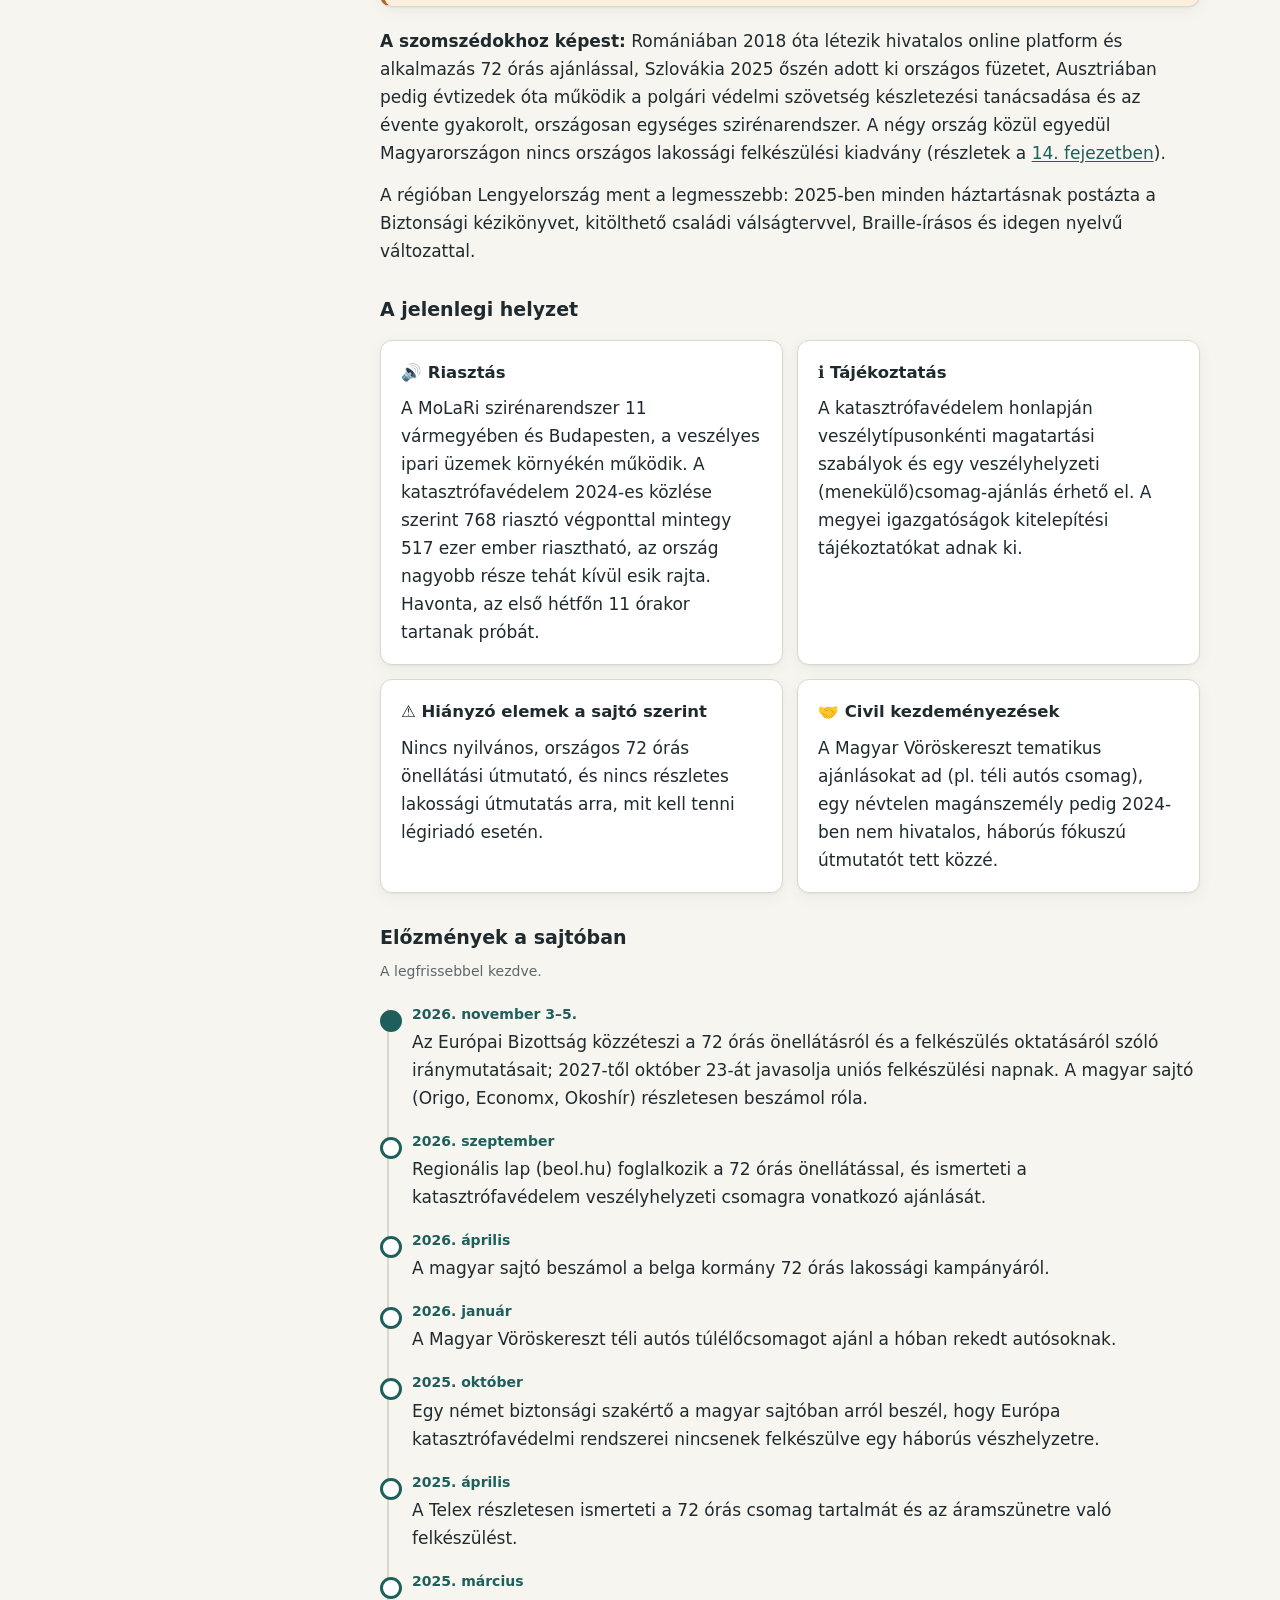
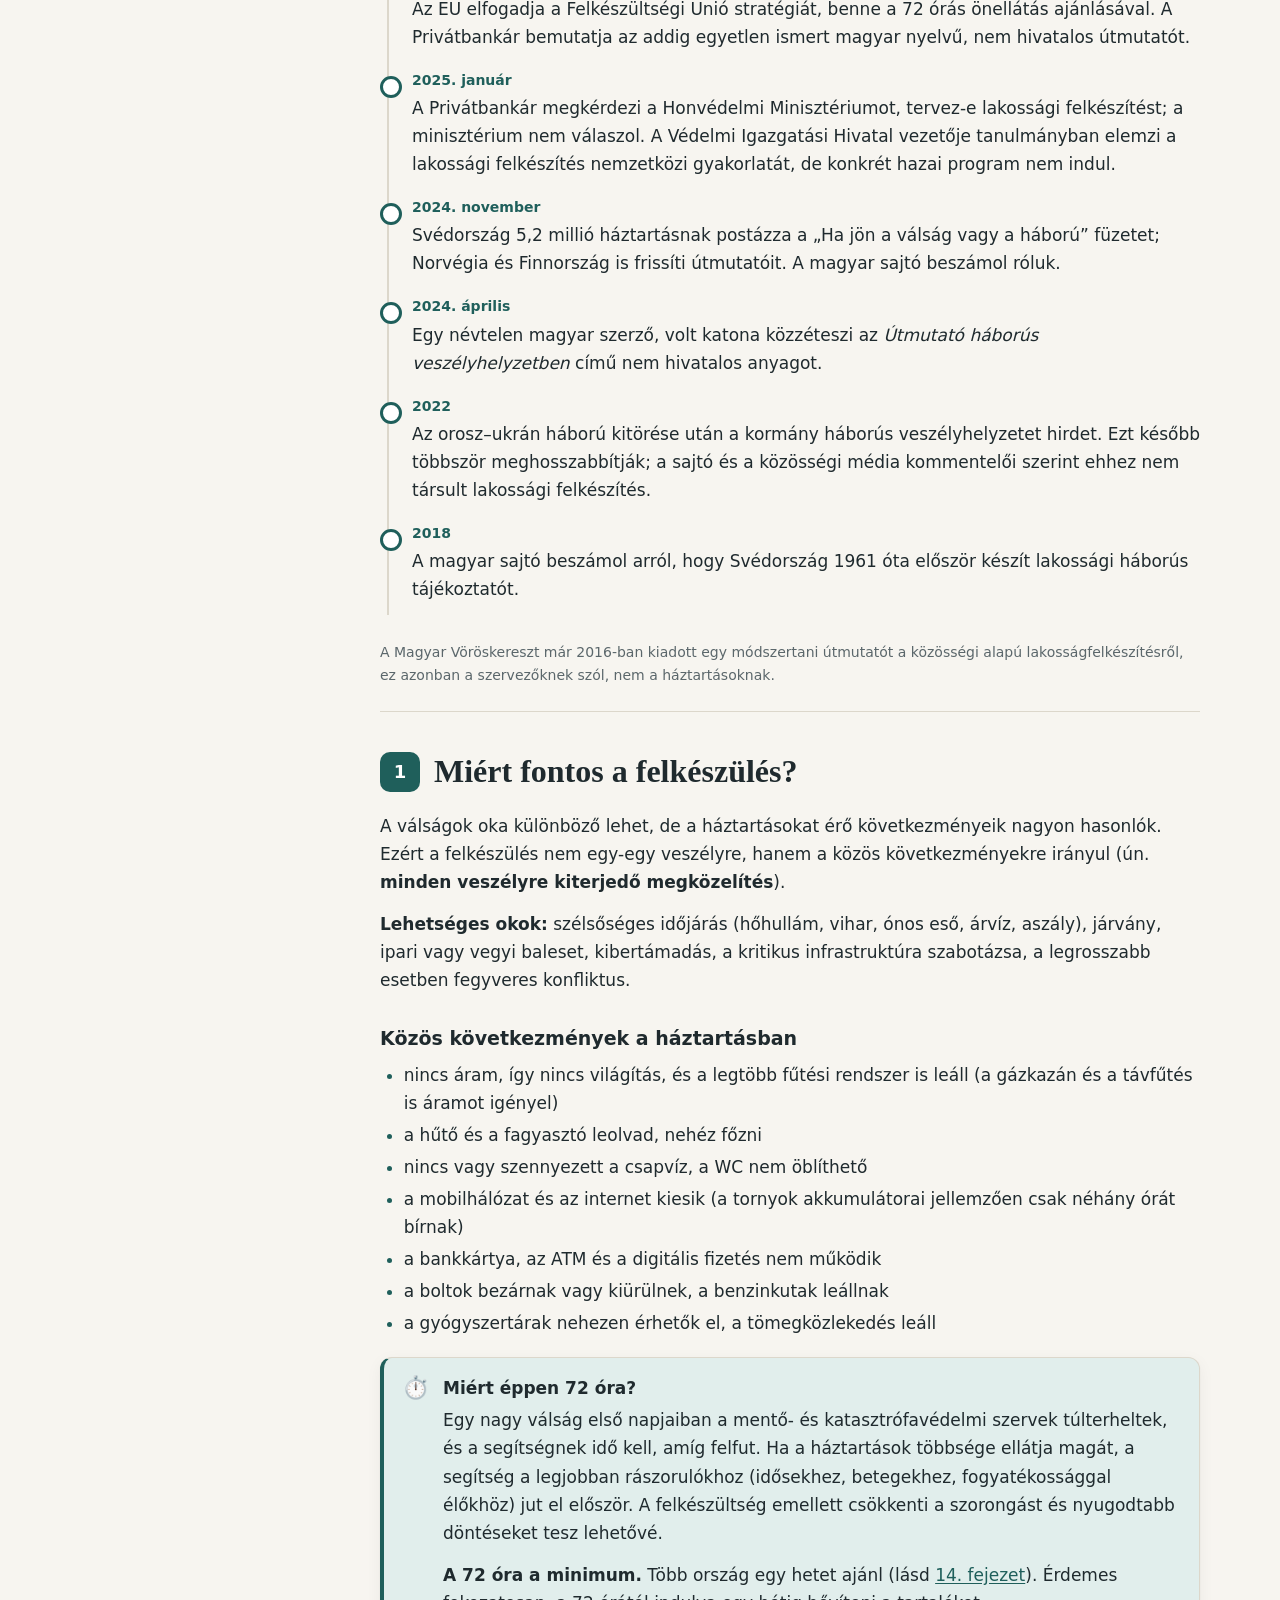
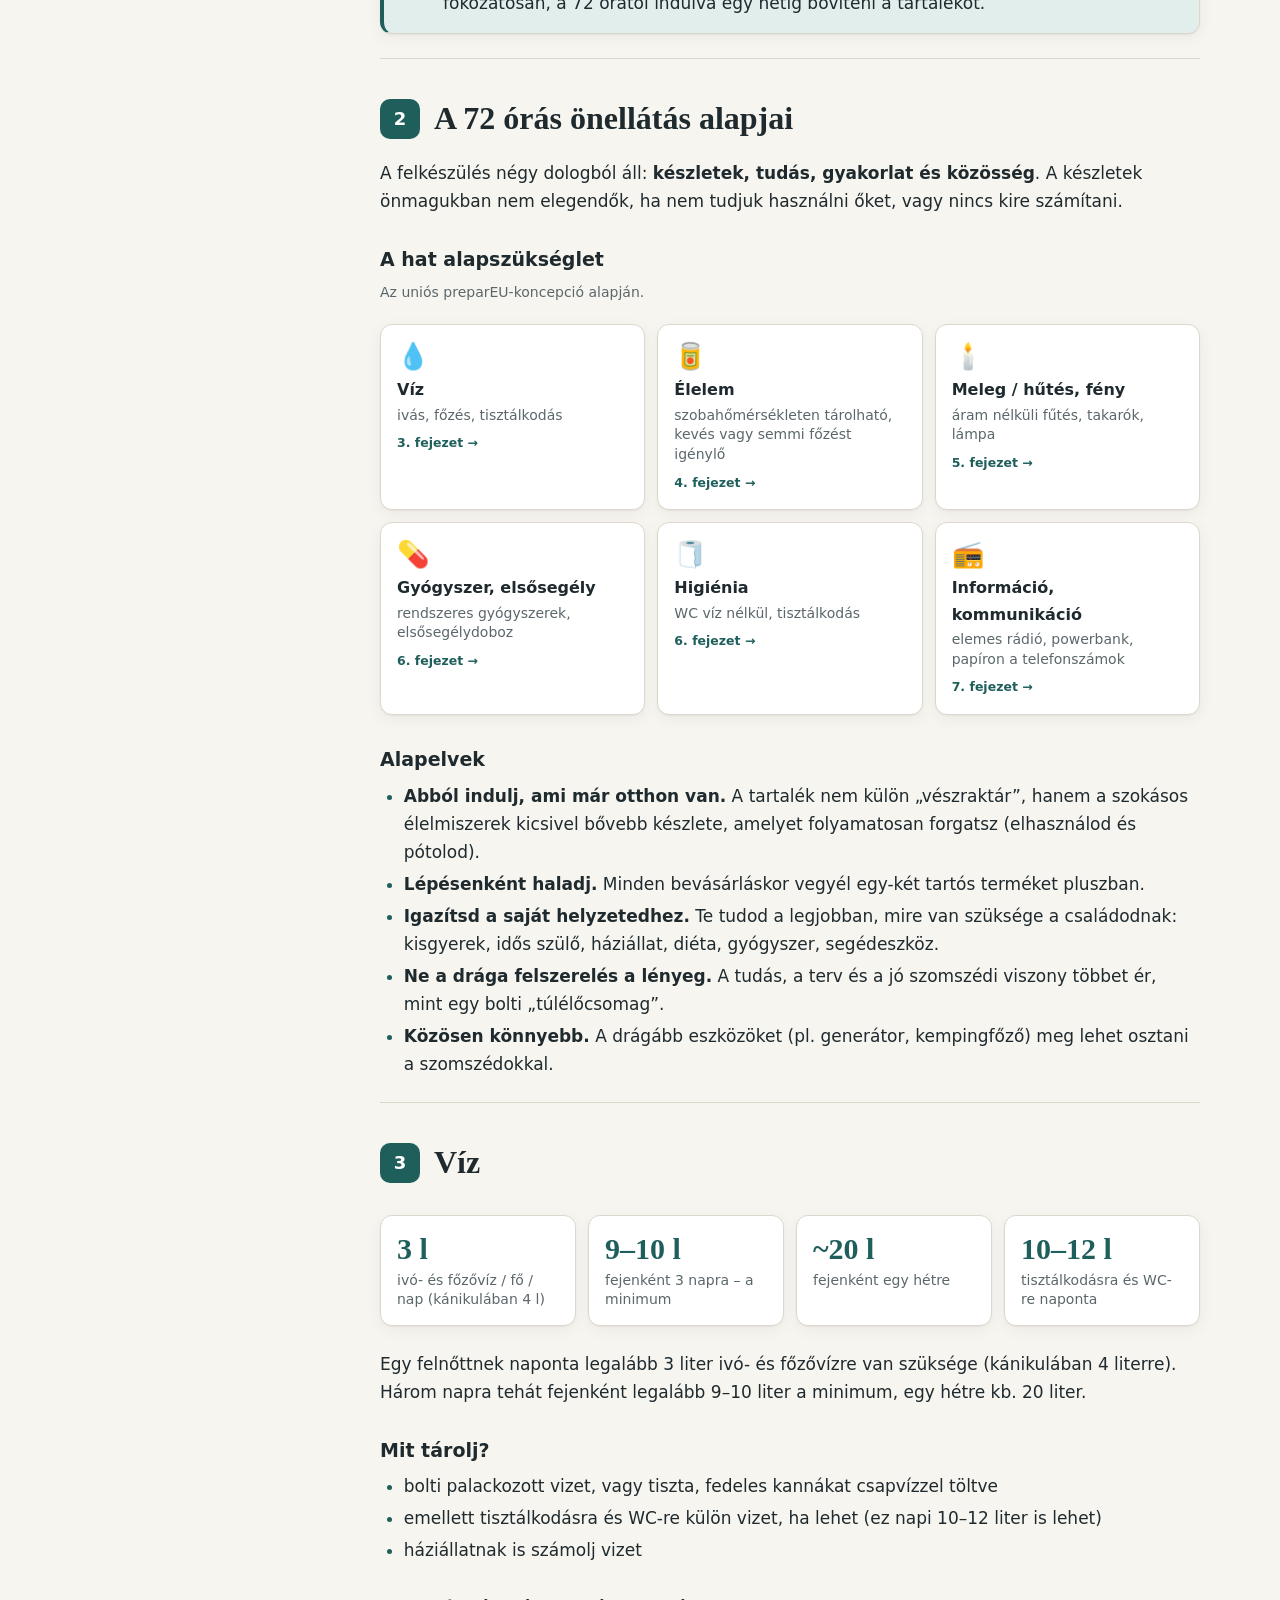
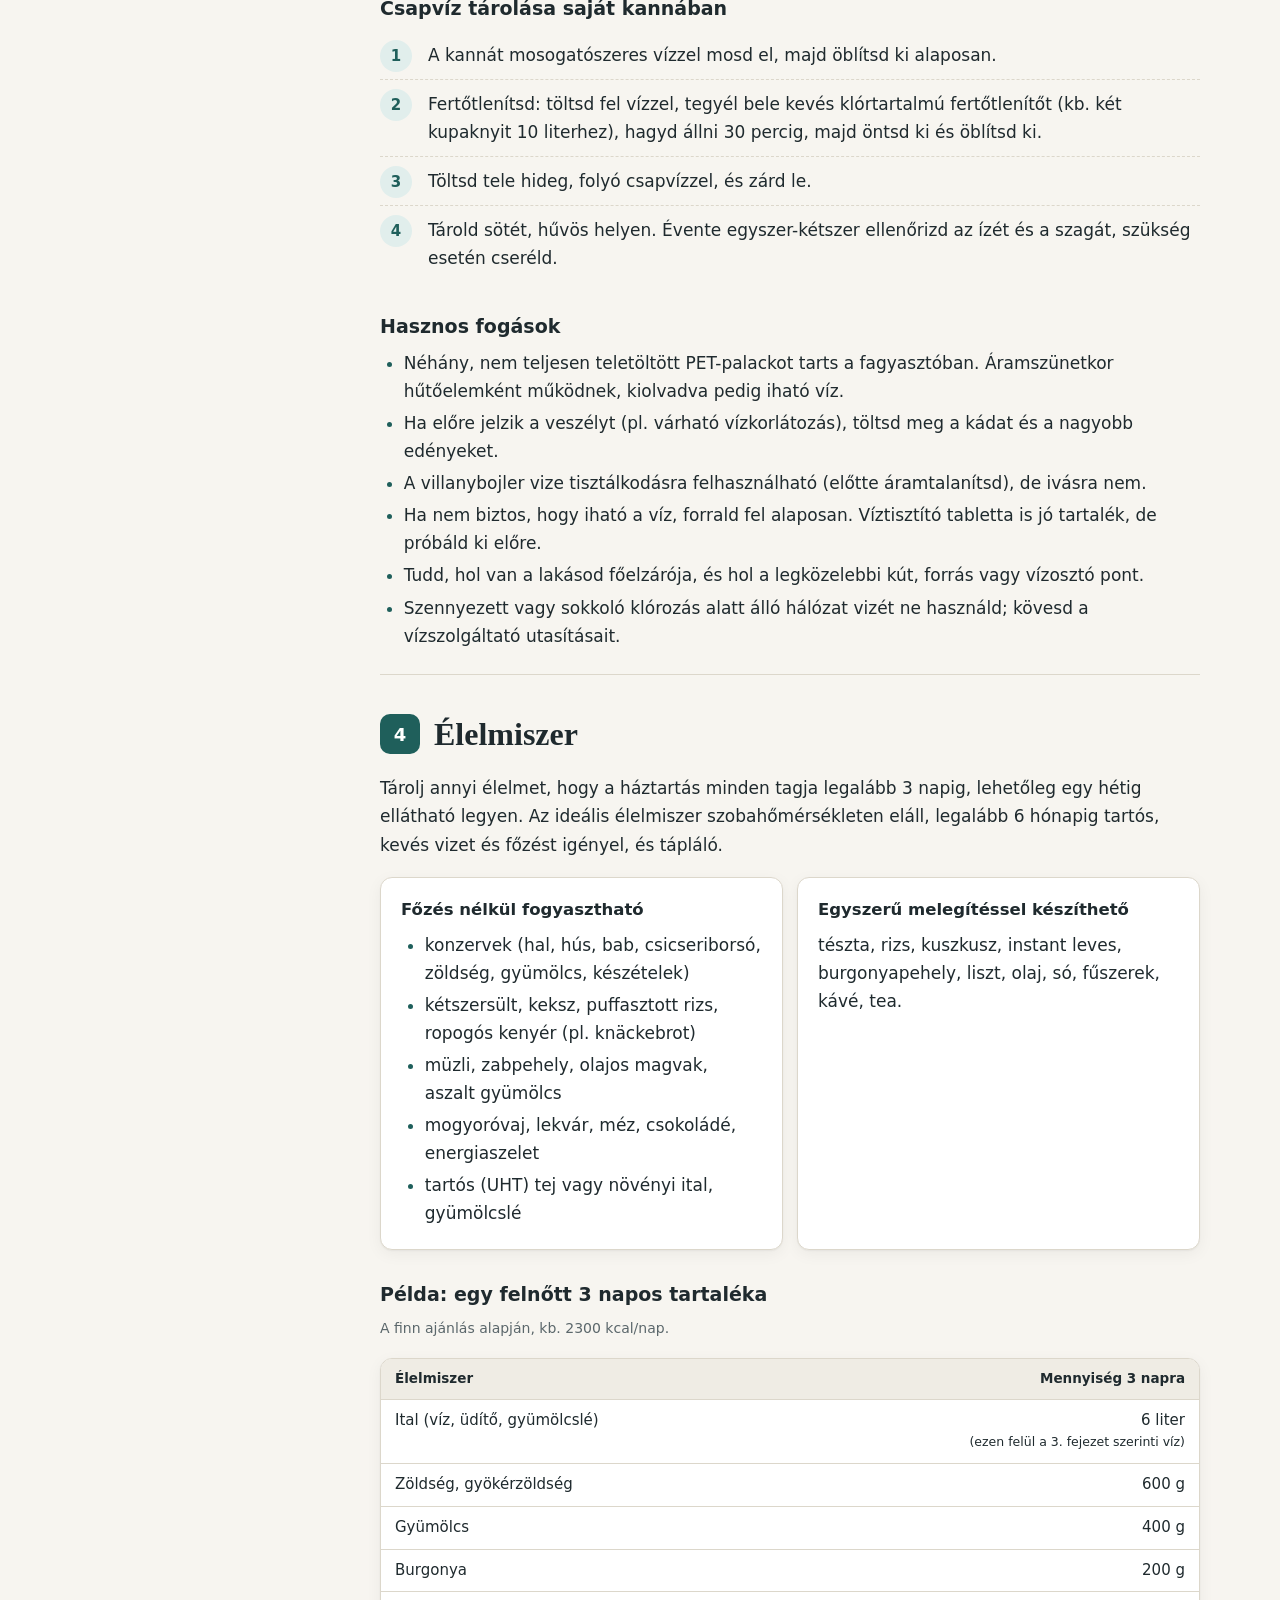
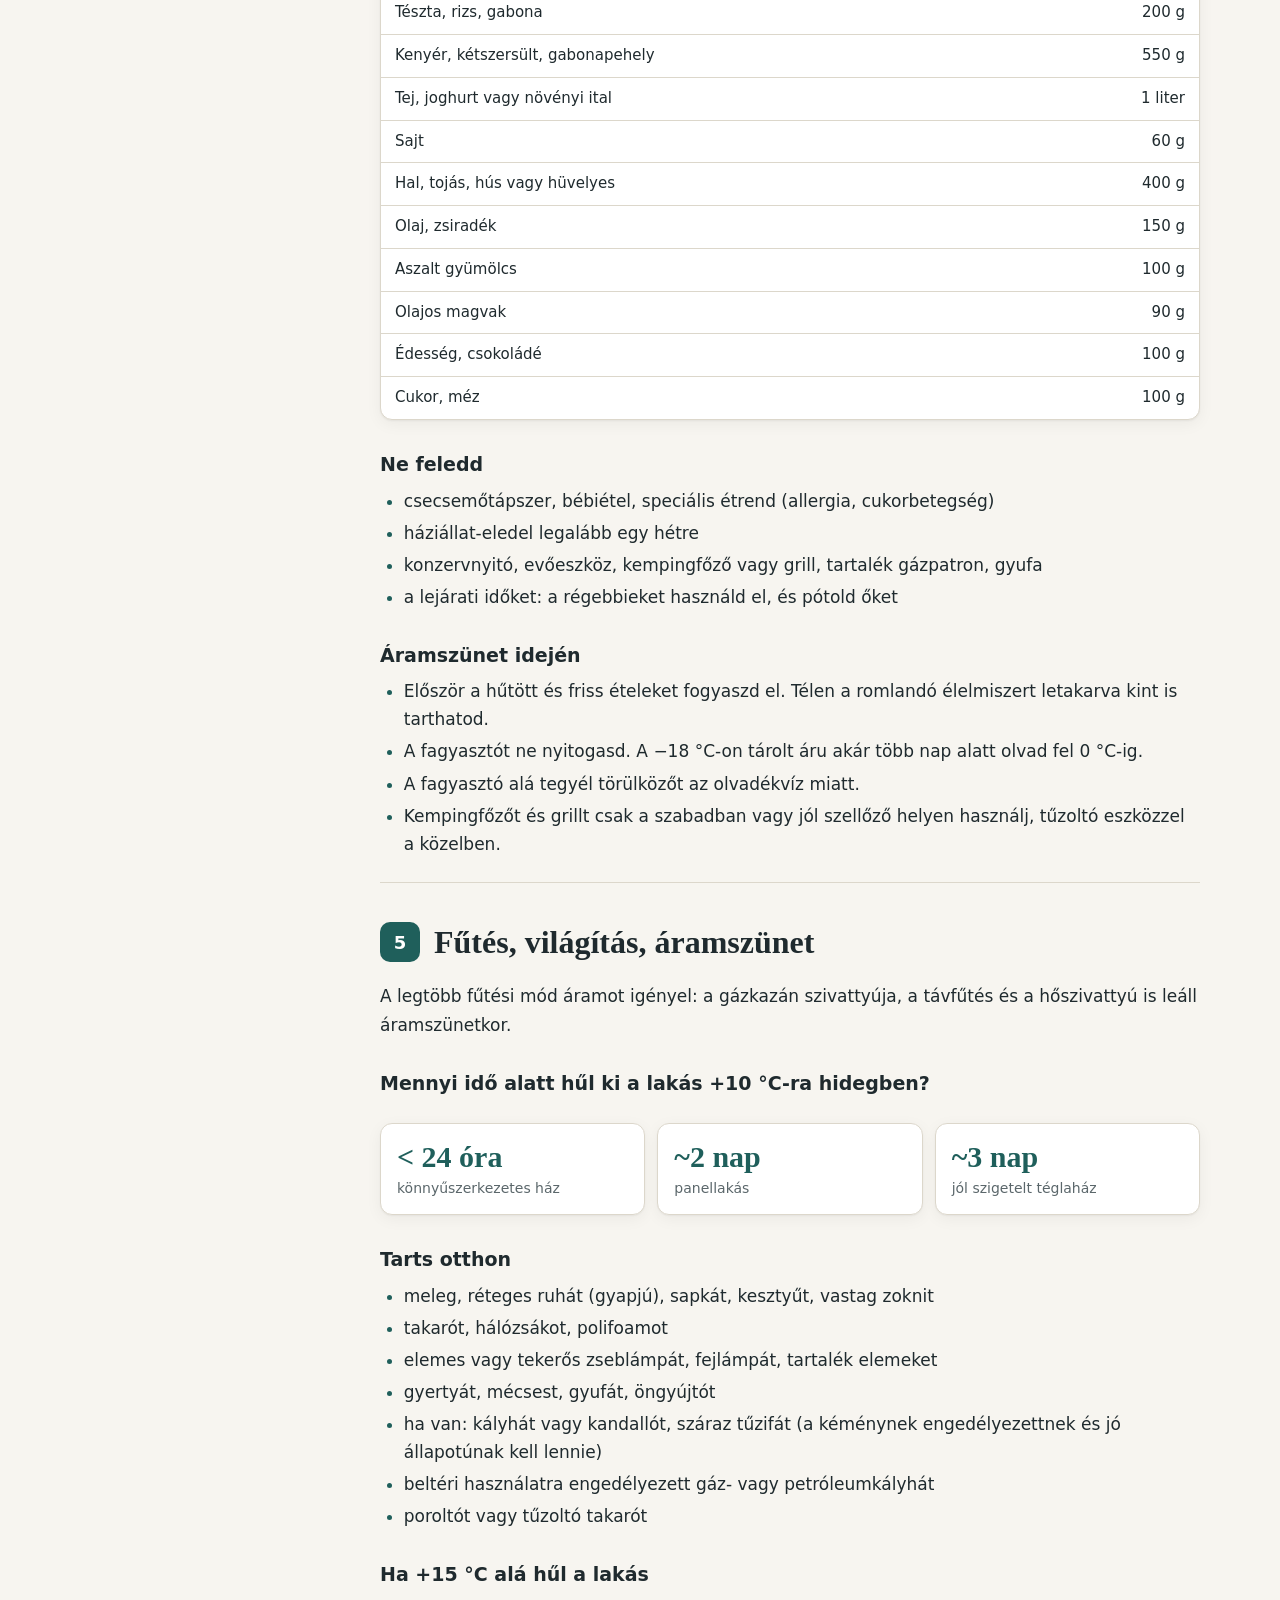
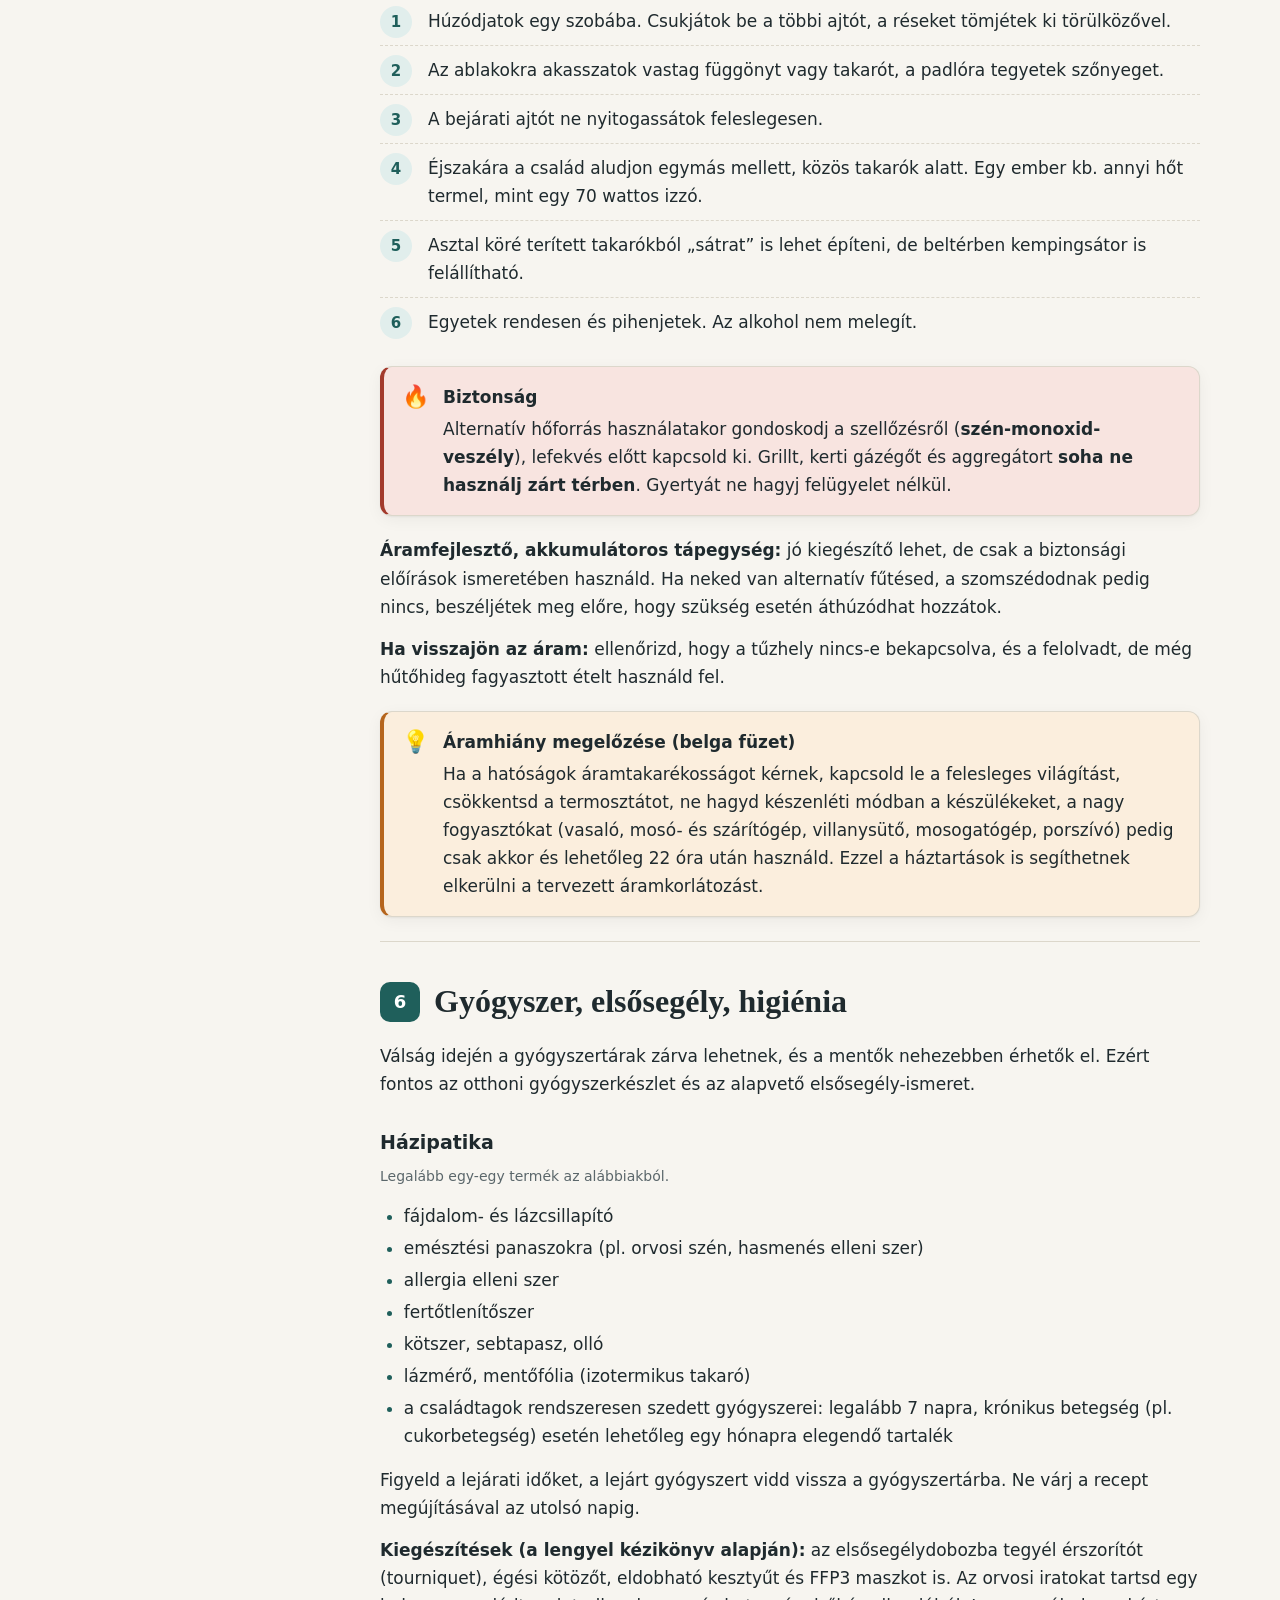
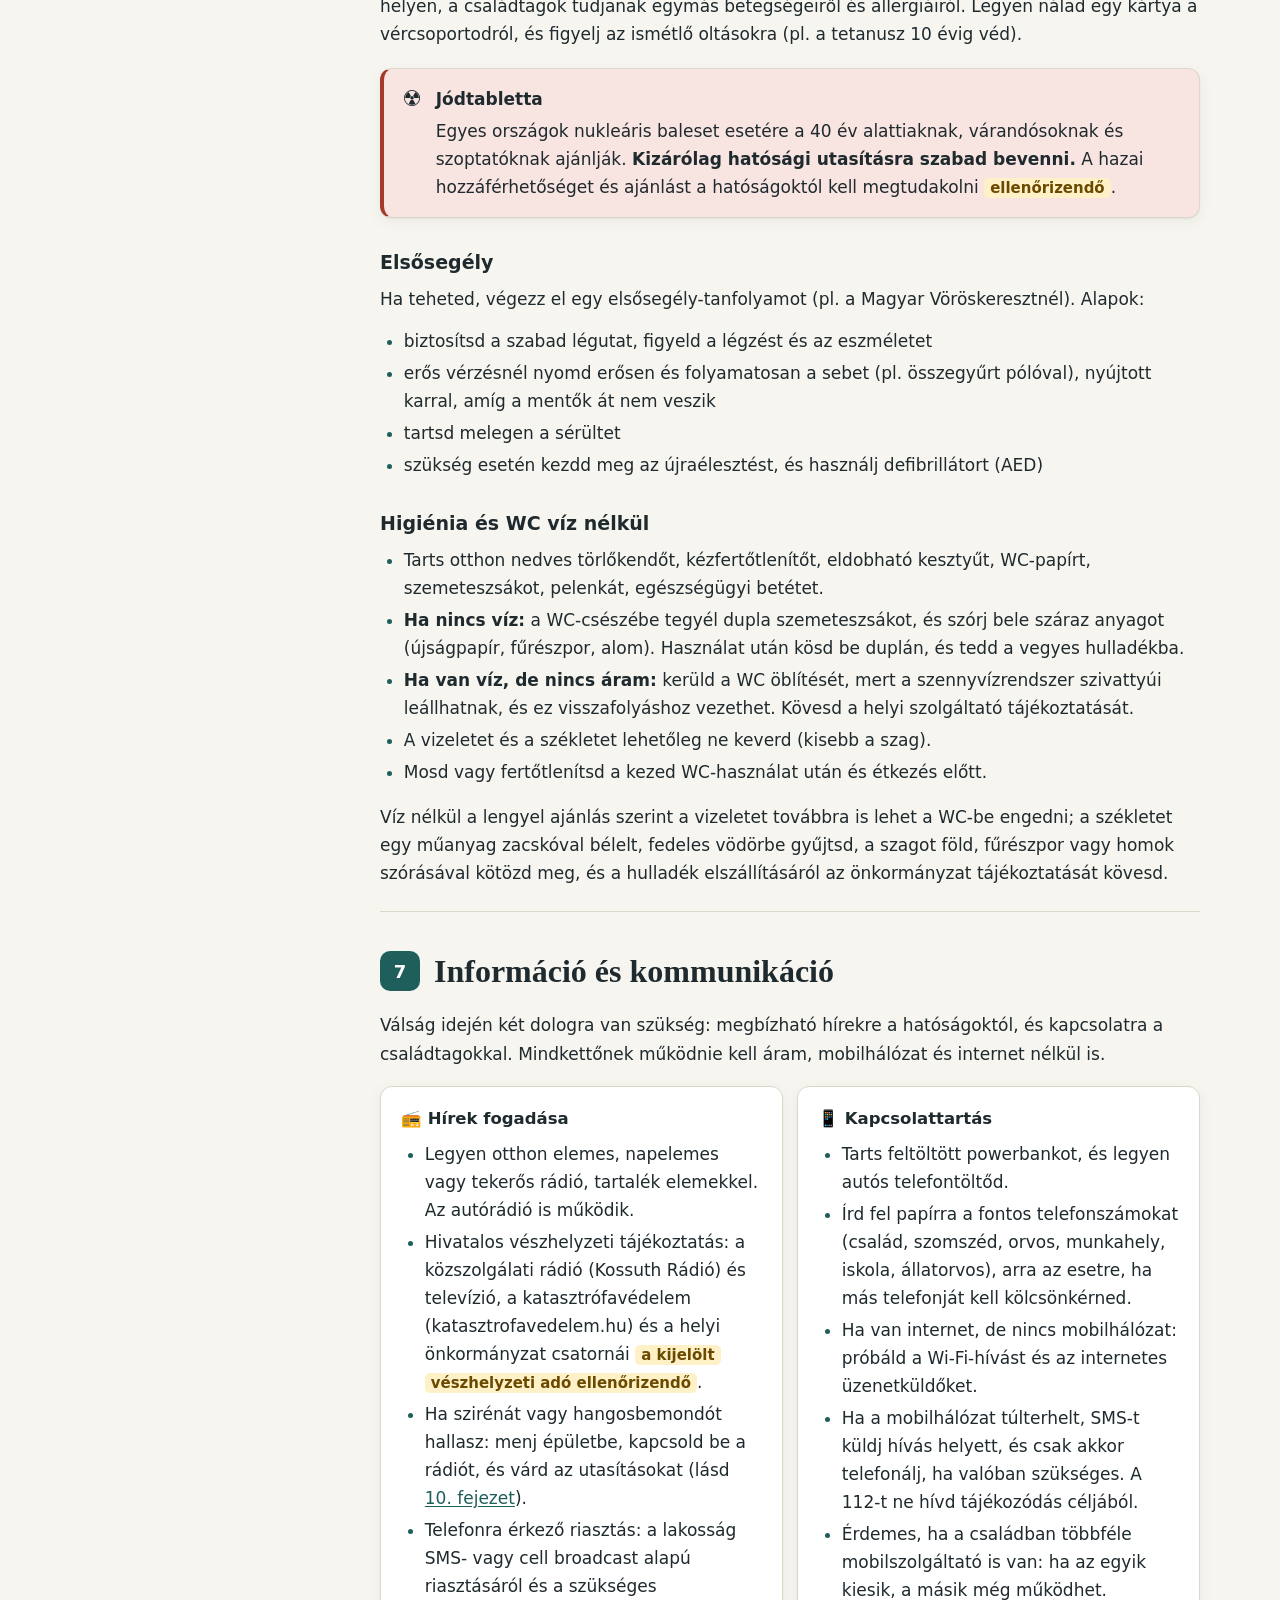
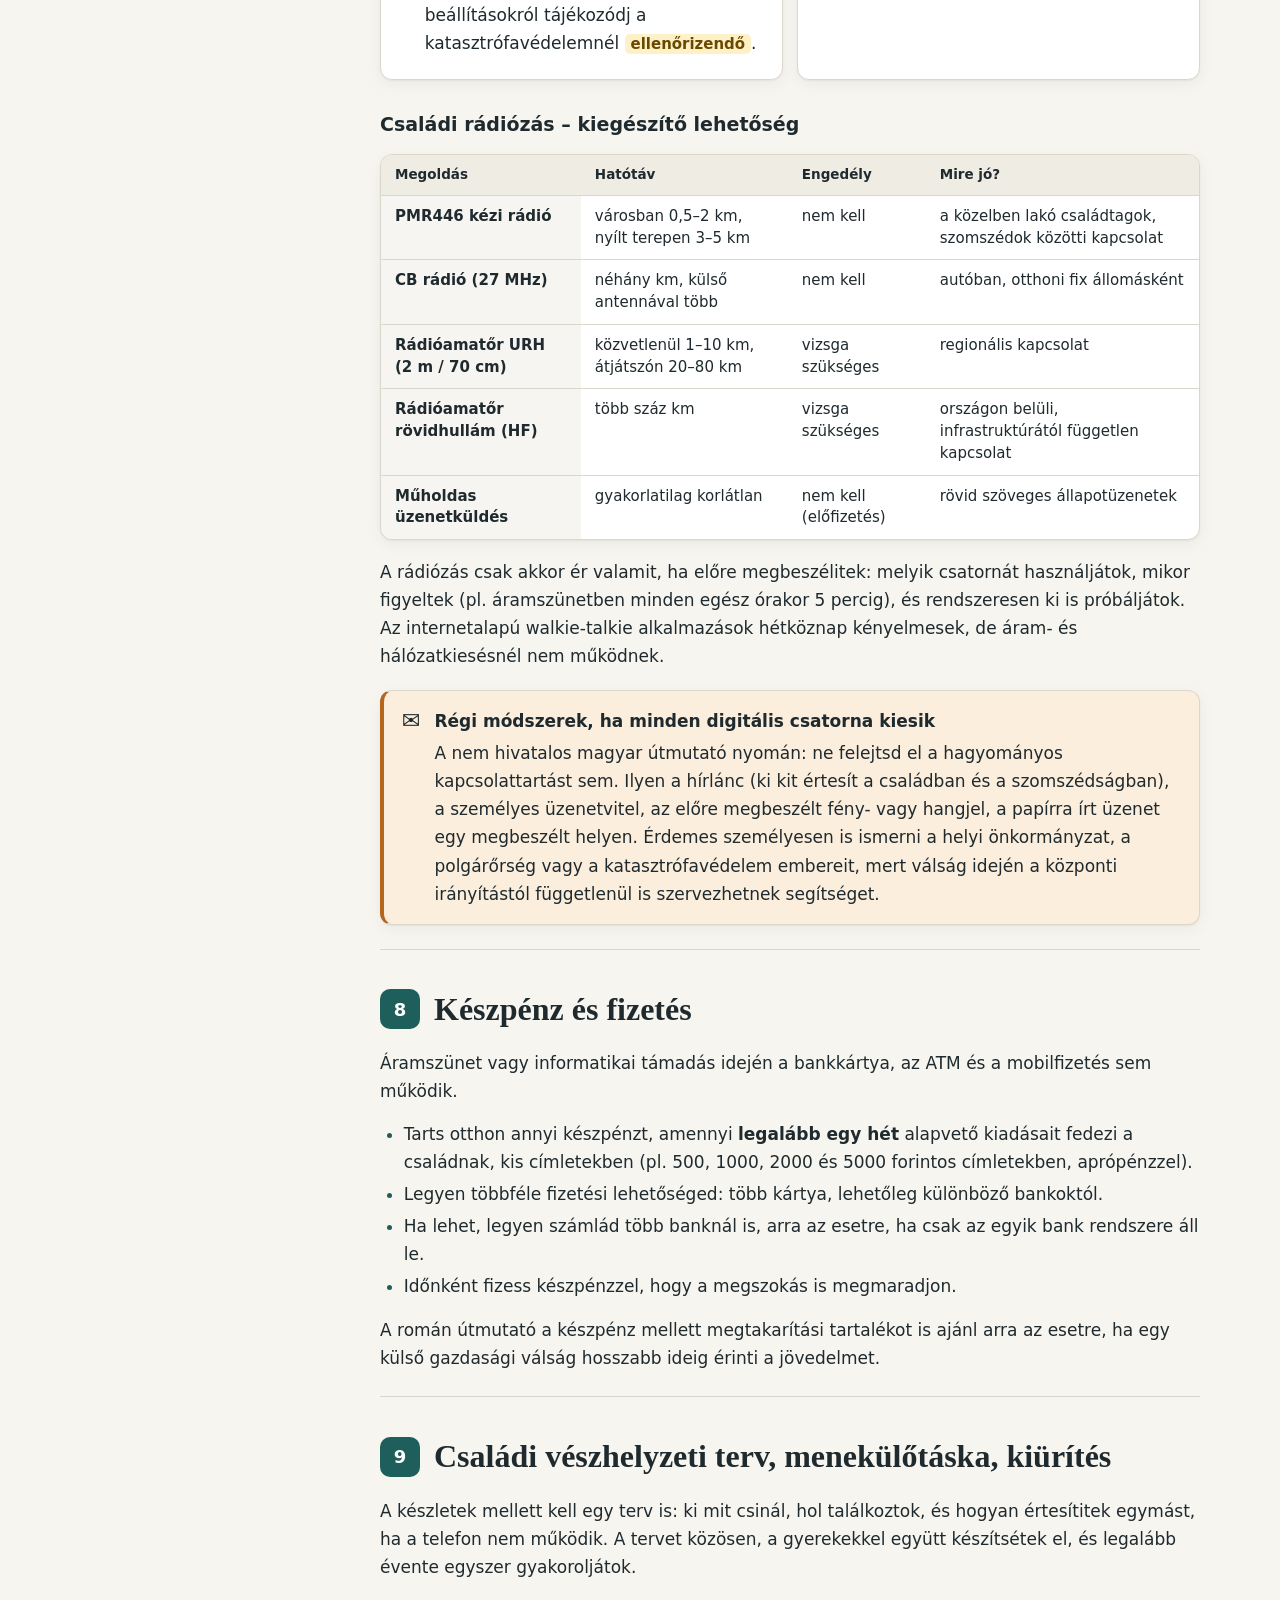
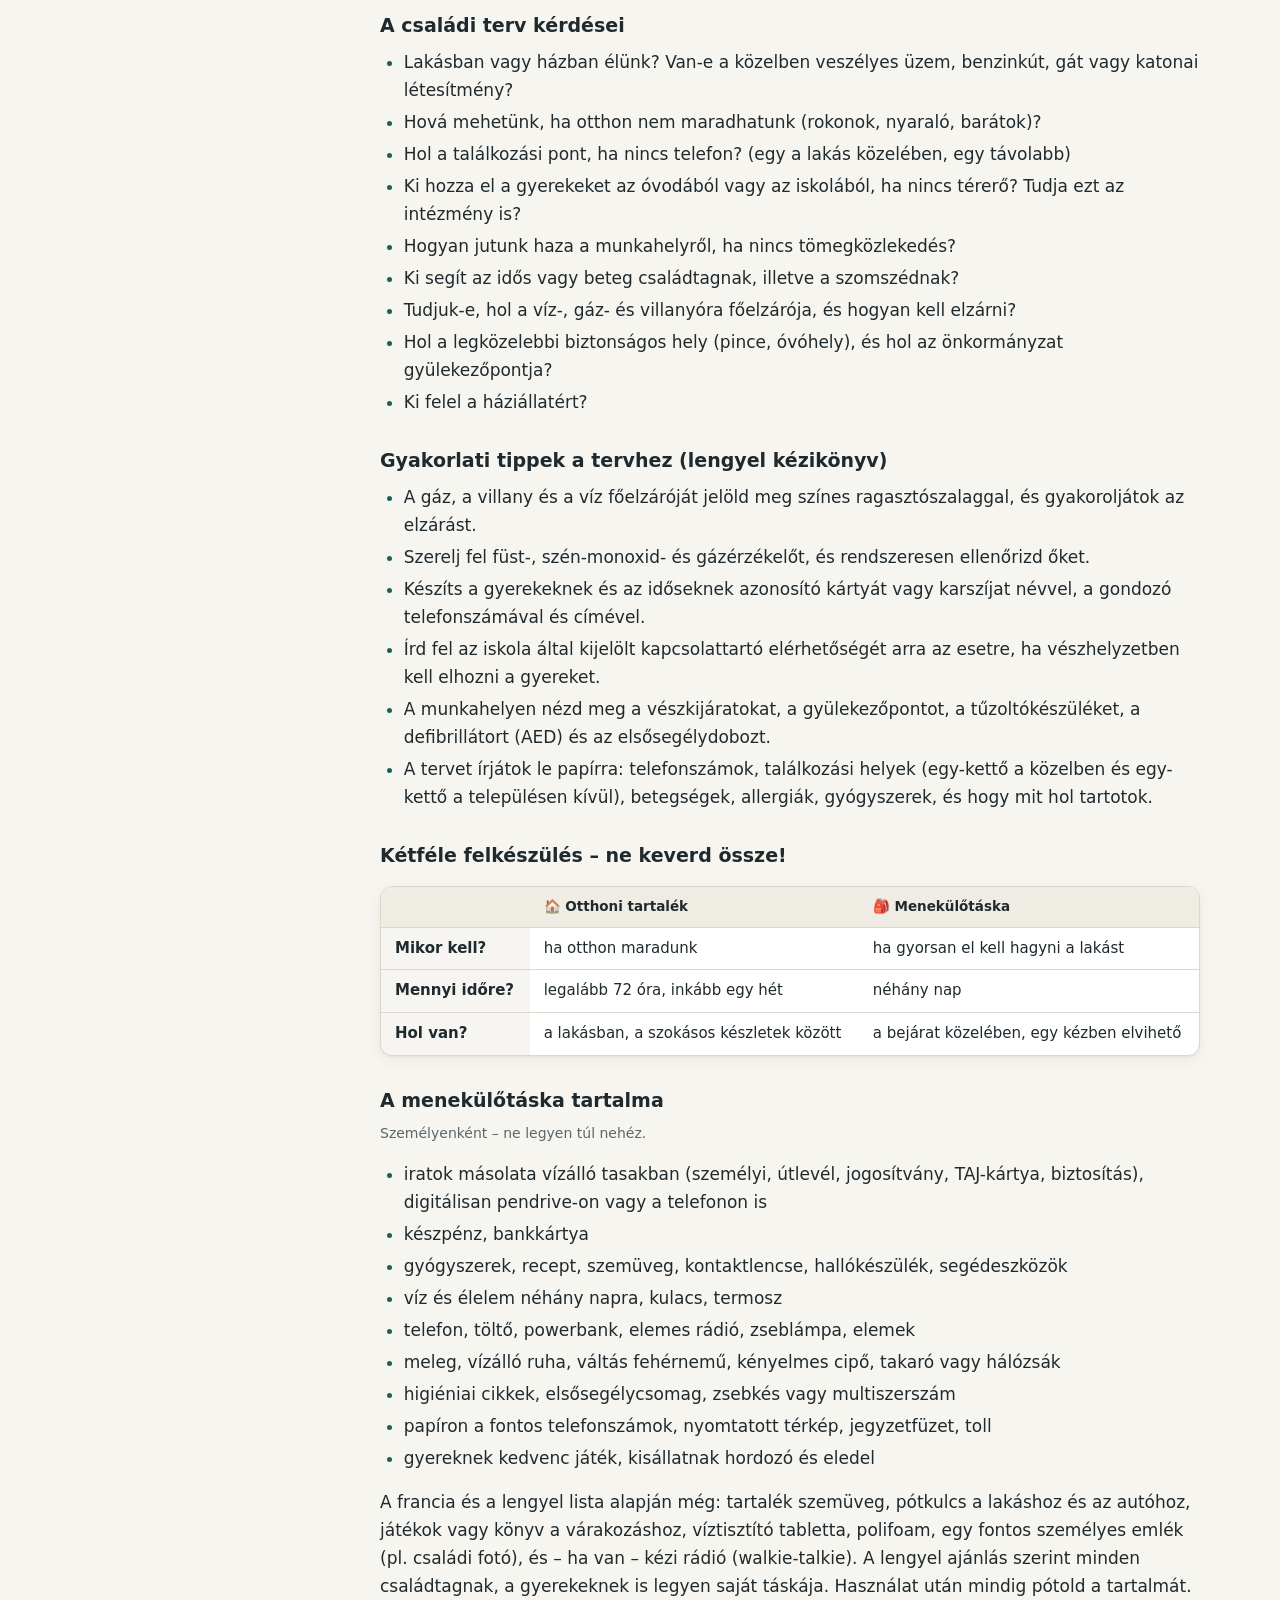
==== commit 96e9a22e: "Hero-kép: kézzel rajzolt SVG vészhelyzeti készlet illusztráció" ====
--- a/index.html
+++ b/index.html
@@ -69,6 +69,9 @@
   <p class="subtitle">Magyarországon adaptálható összeállítás európai polgári védelmi kiadványok alapján</p>
   <p class="meta"><time datetime="2026-11-05">2026. november 5.</time> · Madarász Csaba</p>
 
+  <img class="hero-art" src="img/hero.svg" width="1200" height="220"
+       alt="Vészhelyzeti készlet illusztráció: háttizsák, vizes palackok, konzervek, zseblámpa, elemes rádió, elsősegély-doboz, gyertya és összehajtott takaró">
+
   <p class="lead">Ez a kézikönyv abban segít, hogy a család és a szűkebb közösség legalább <strong>72 órát (3 napot)</strong> önállóan átvészeljen áramszünet, vízhiány, hírközlési kiesés vagy más zavar idején. A tartalom öt európai lakossági kiadvány és két uniós iránymutatás közös, országfüggetlen elemeiből áll, magyarországi használatra átírva.</p>
 
   <div class="callout tip">
--- a/style.css
+++ b/style.css
@@ -180,6 +180,13 @@
 .hero .subtitle { font-size: 19px; color: var(--muted); margin: 0 0 16px; text-wrap: pretty; }
 .meta { font-size: 14px; color: var(--muted); }
 
+.hero-art {
+  display: block; width: 100%; height: auto;
+  margin: 20px 0 4px;
+  border: 1px solid var(--border); border-radius: 16px;
+  box-shadow: var(--shadow);
+}
+
 .stat-grid {
   display: grid; grid-template-columns: repeat(4, 1fr); gap: 12px;
   margin: 28px 0 24px;
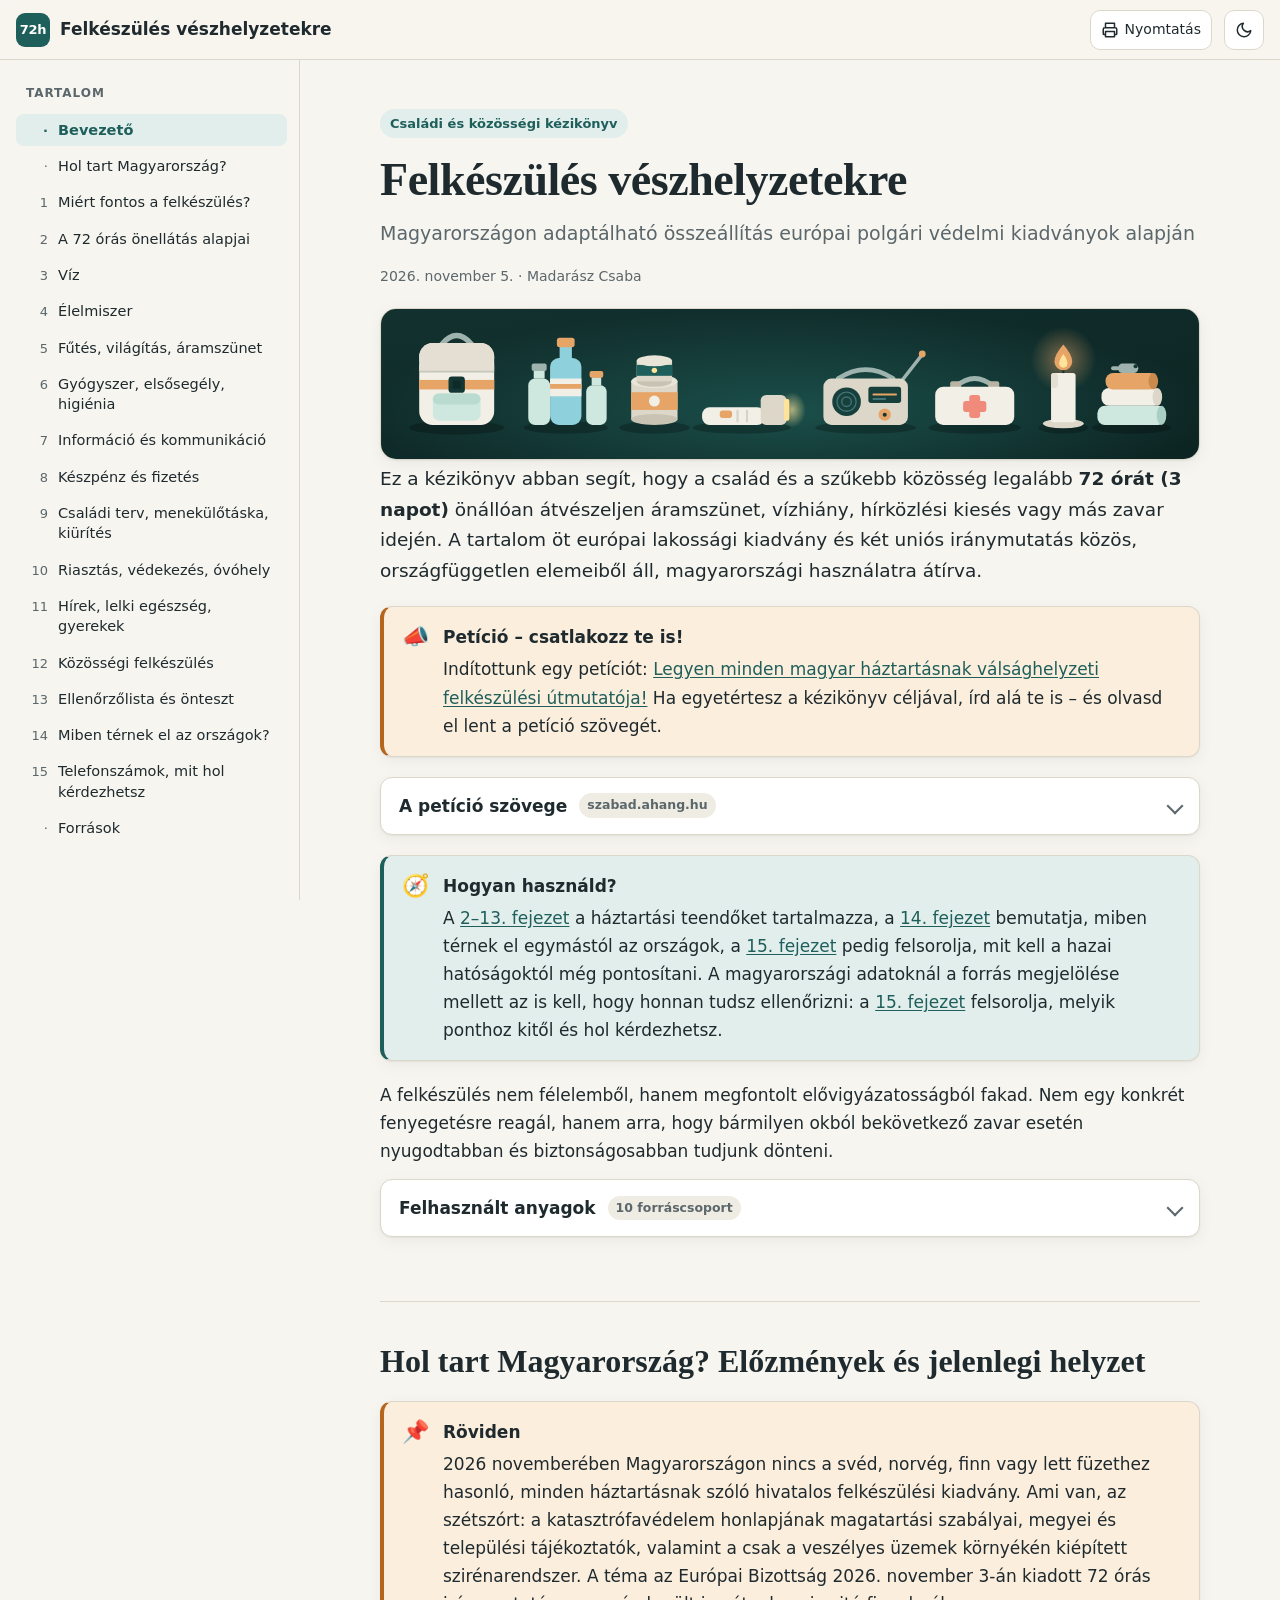
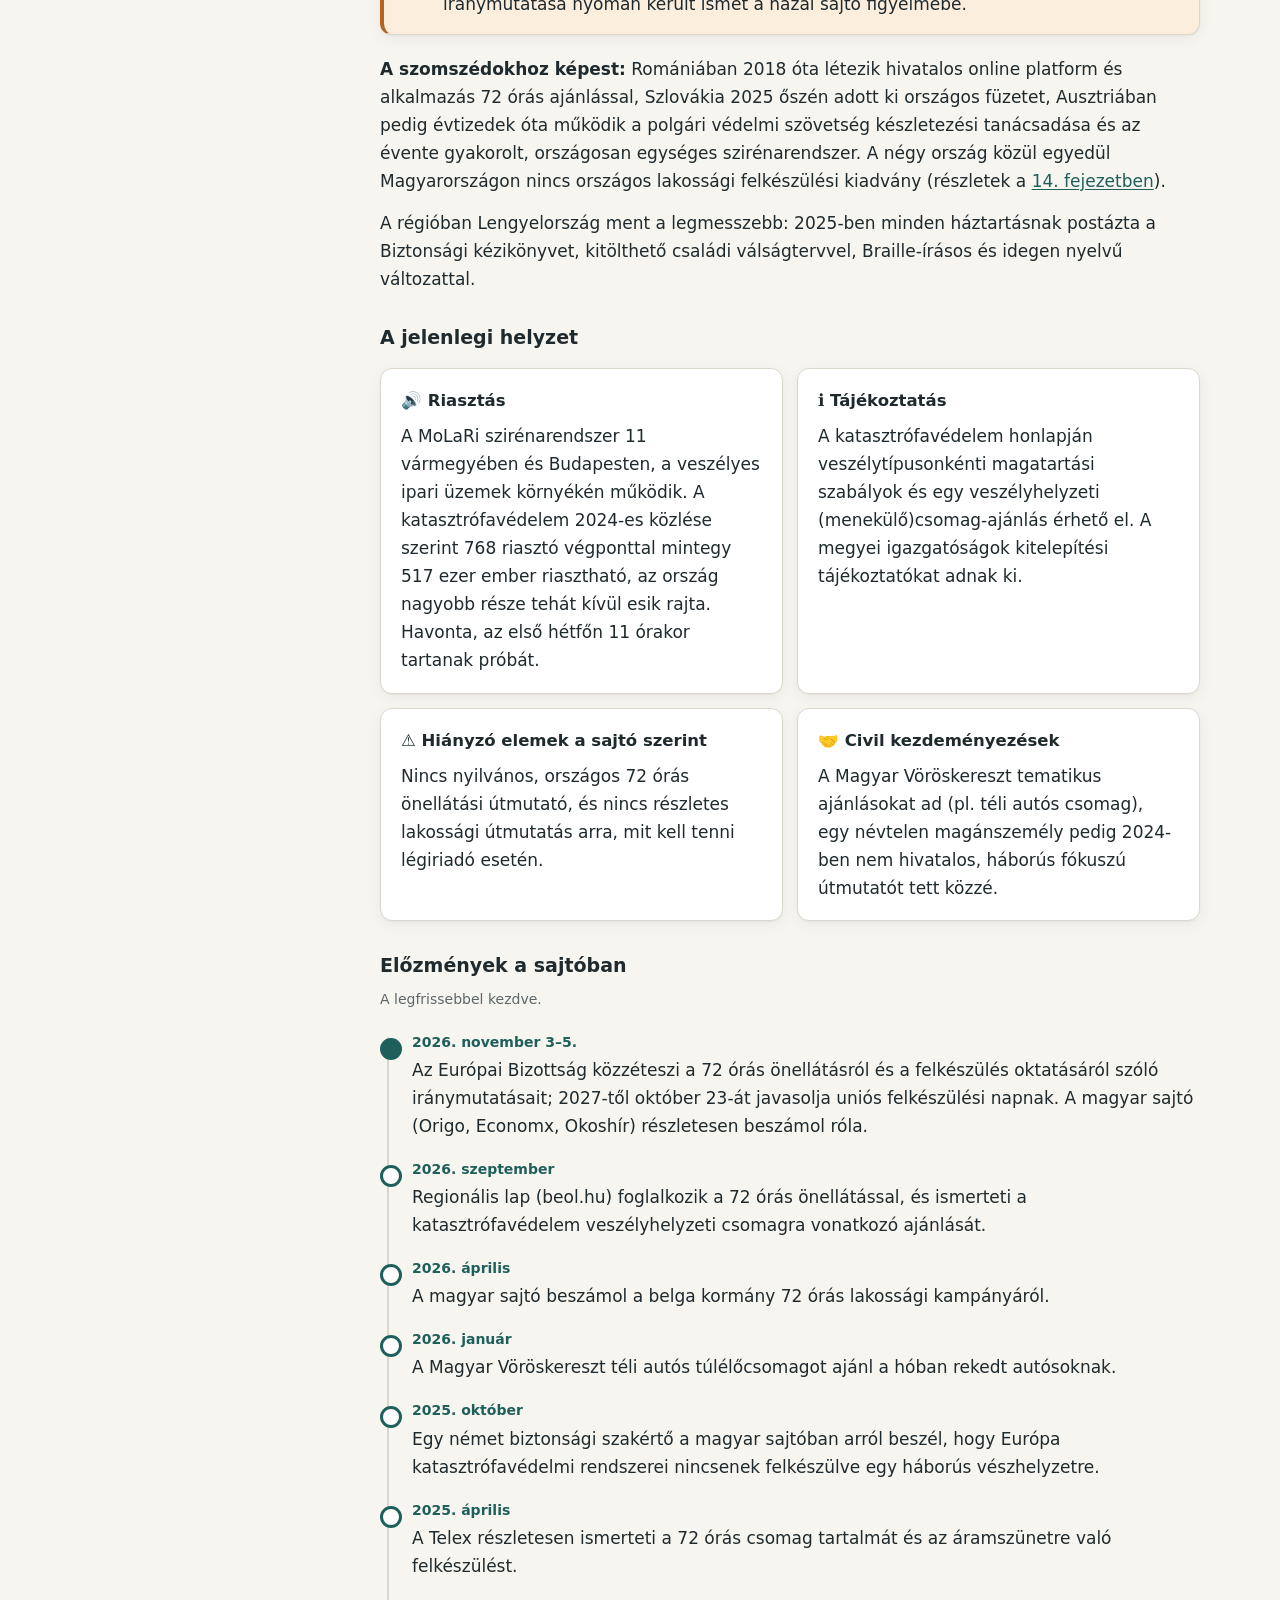
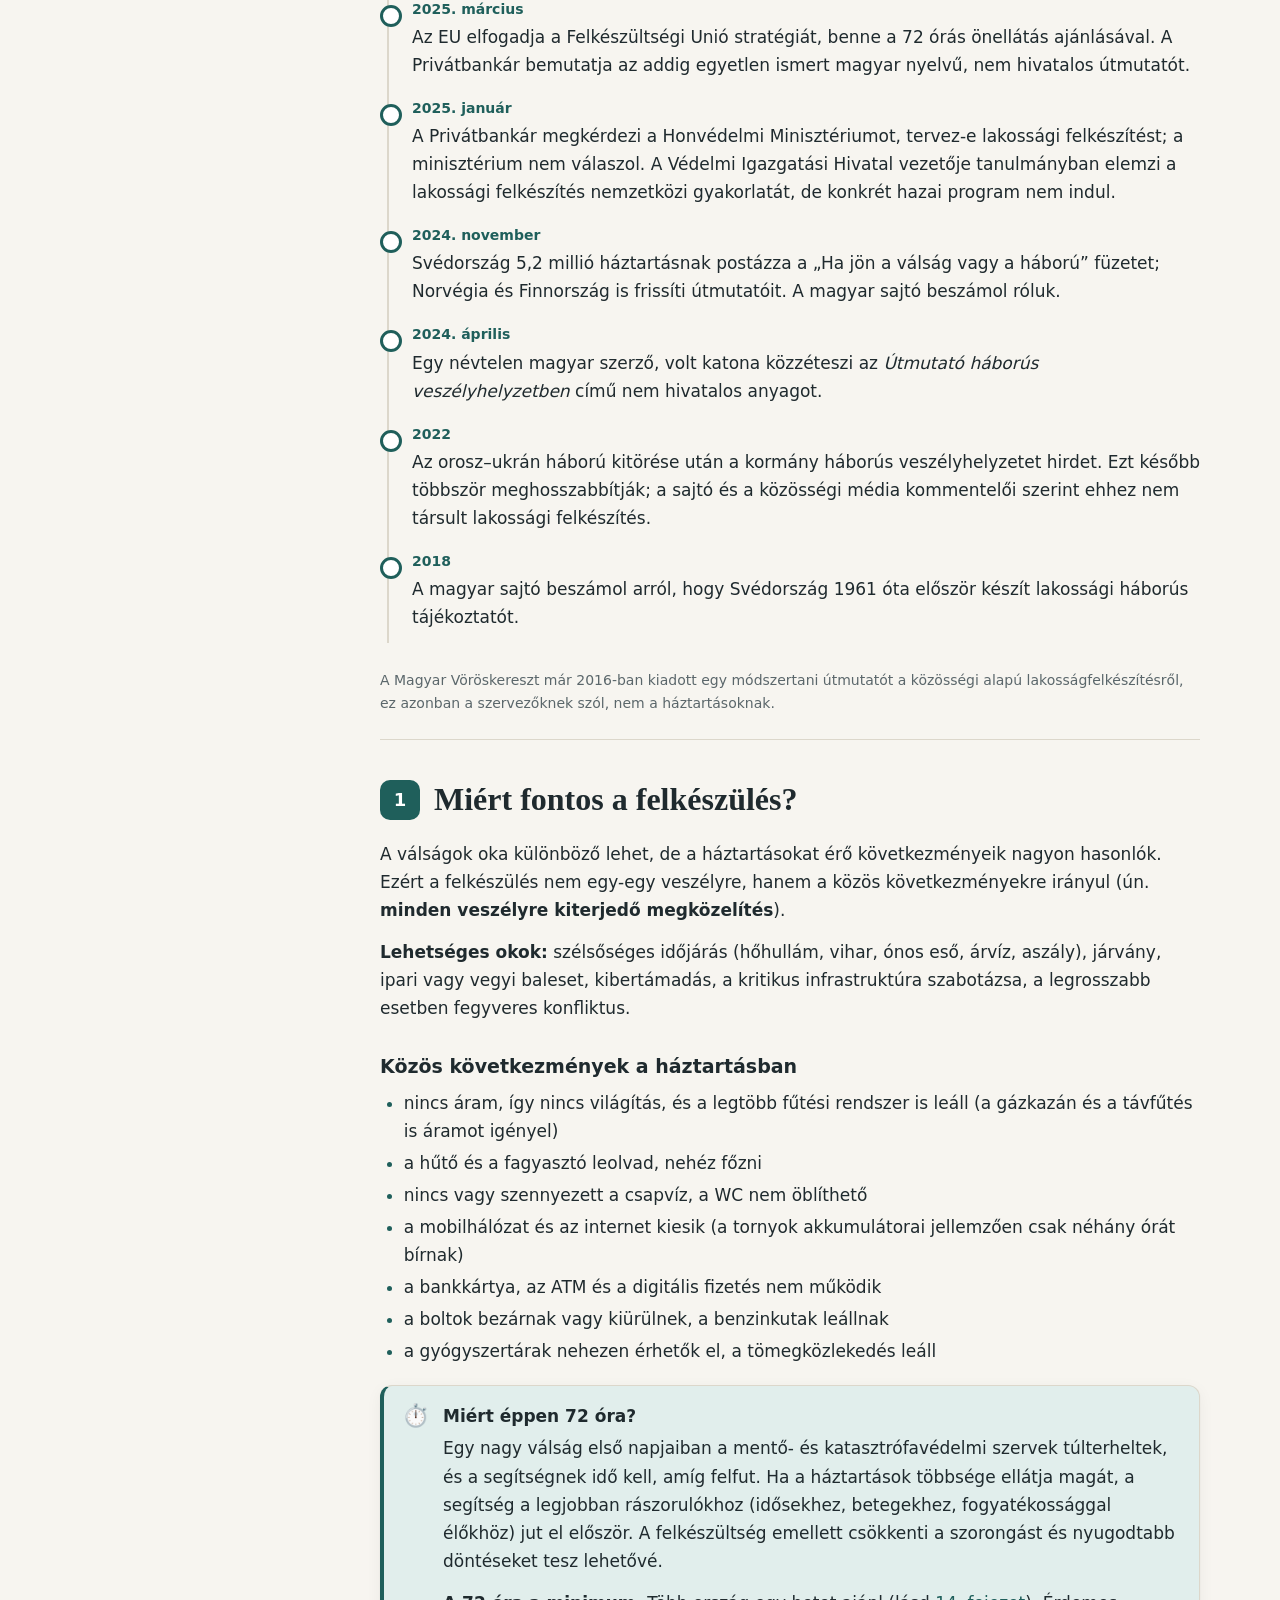
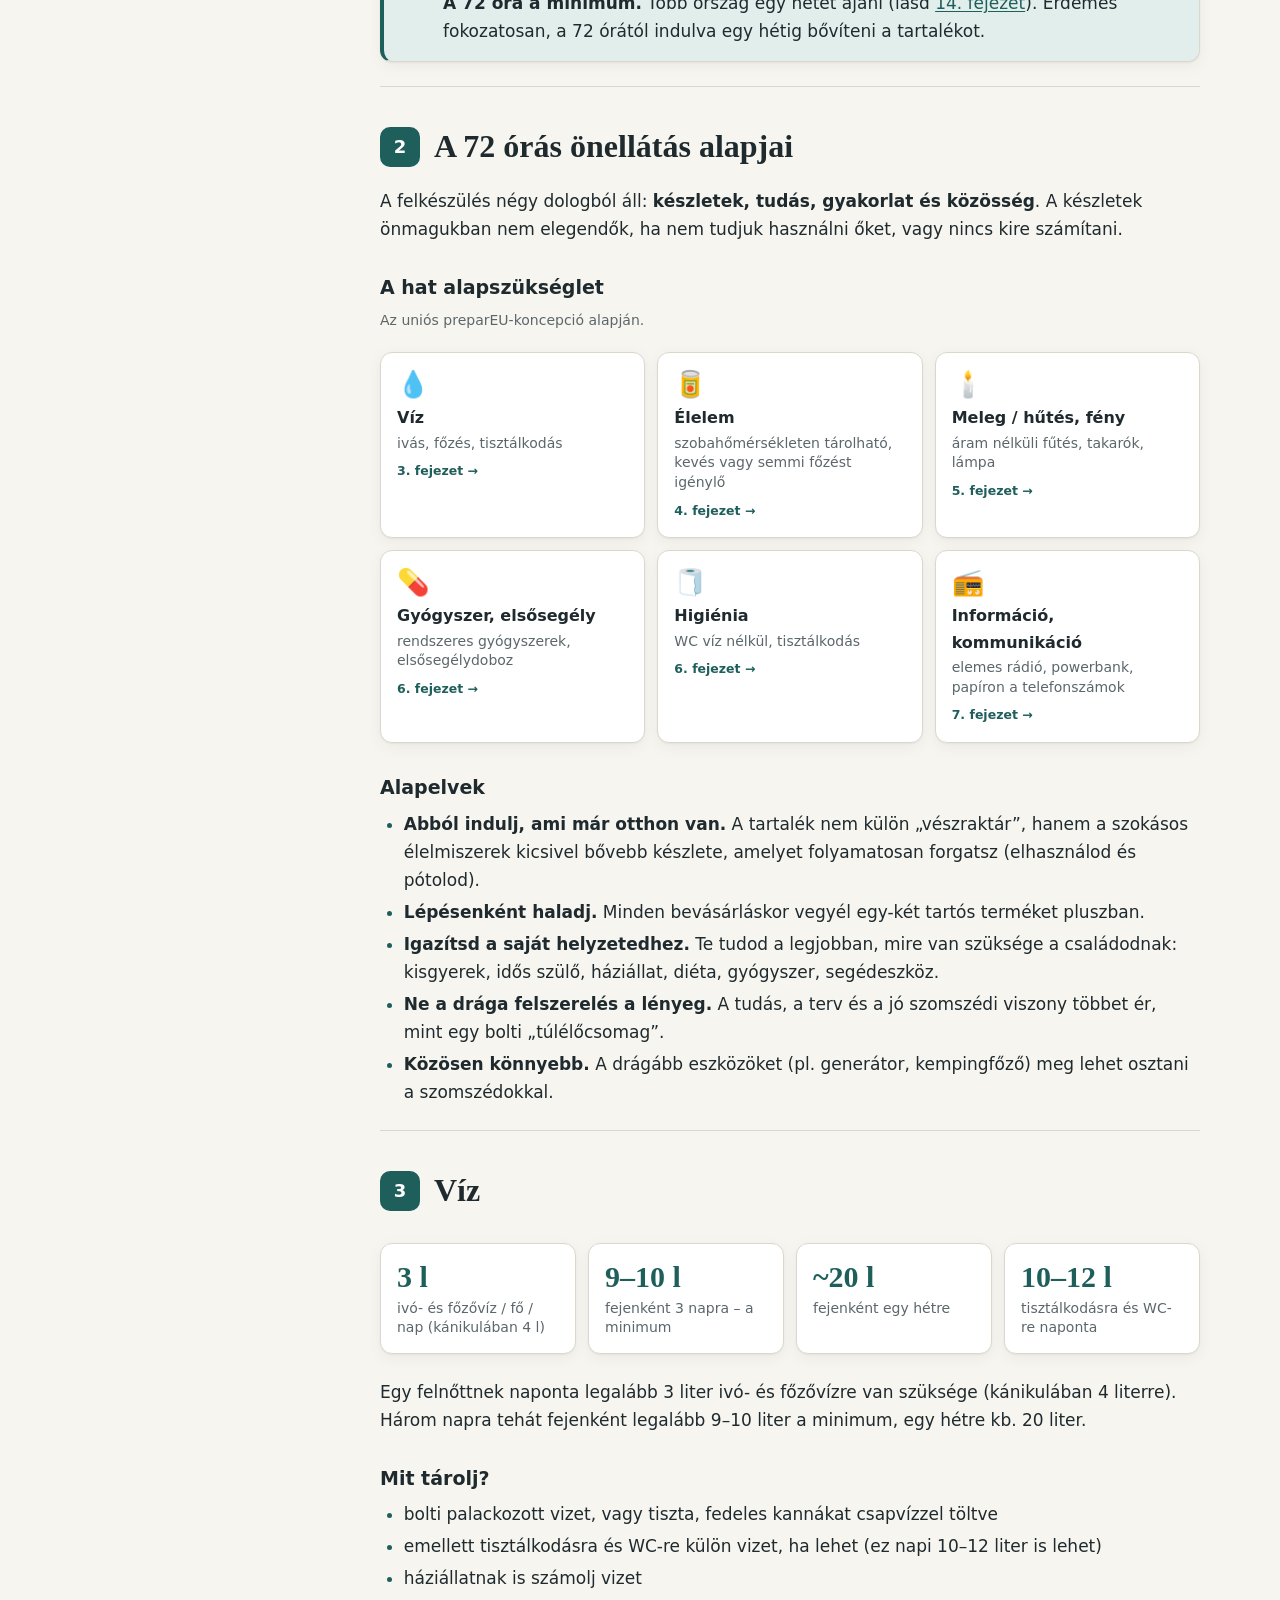
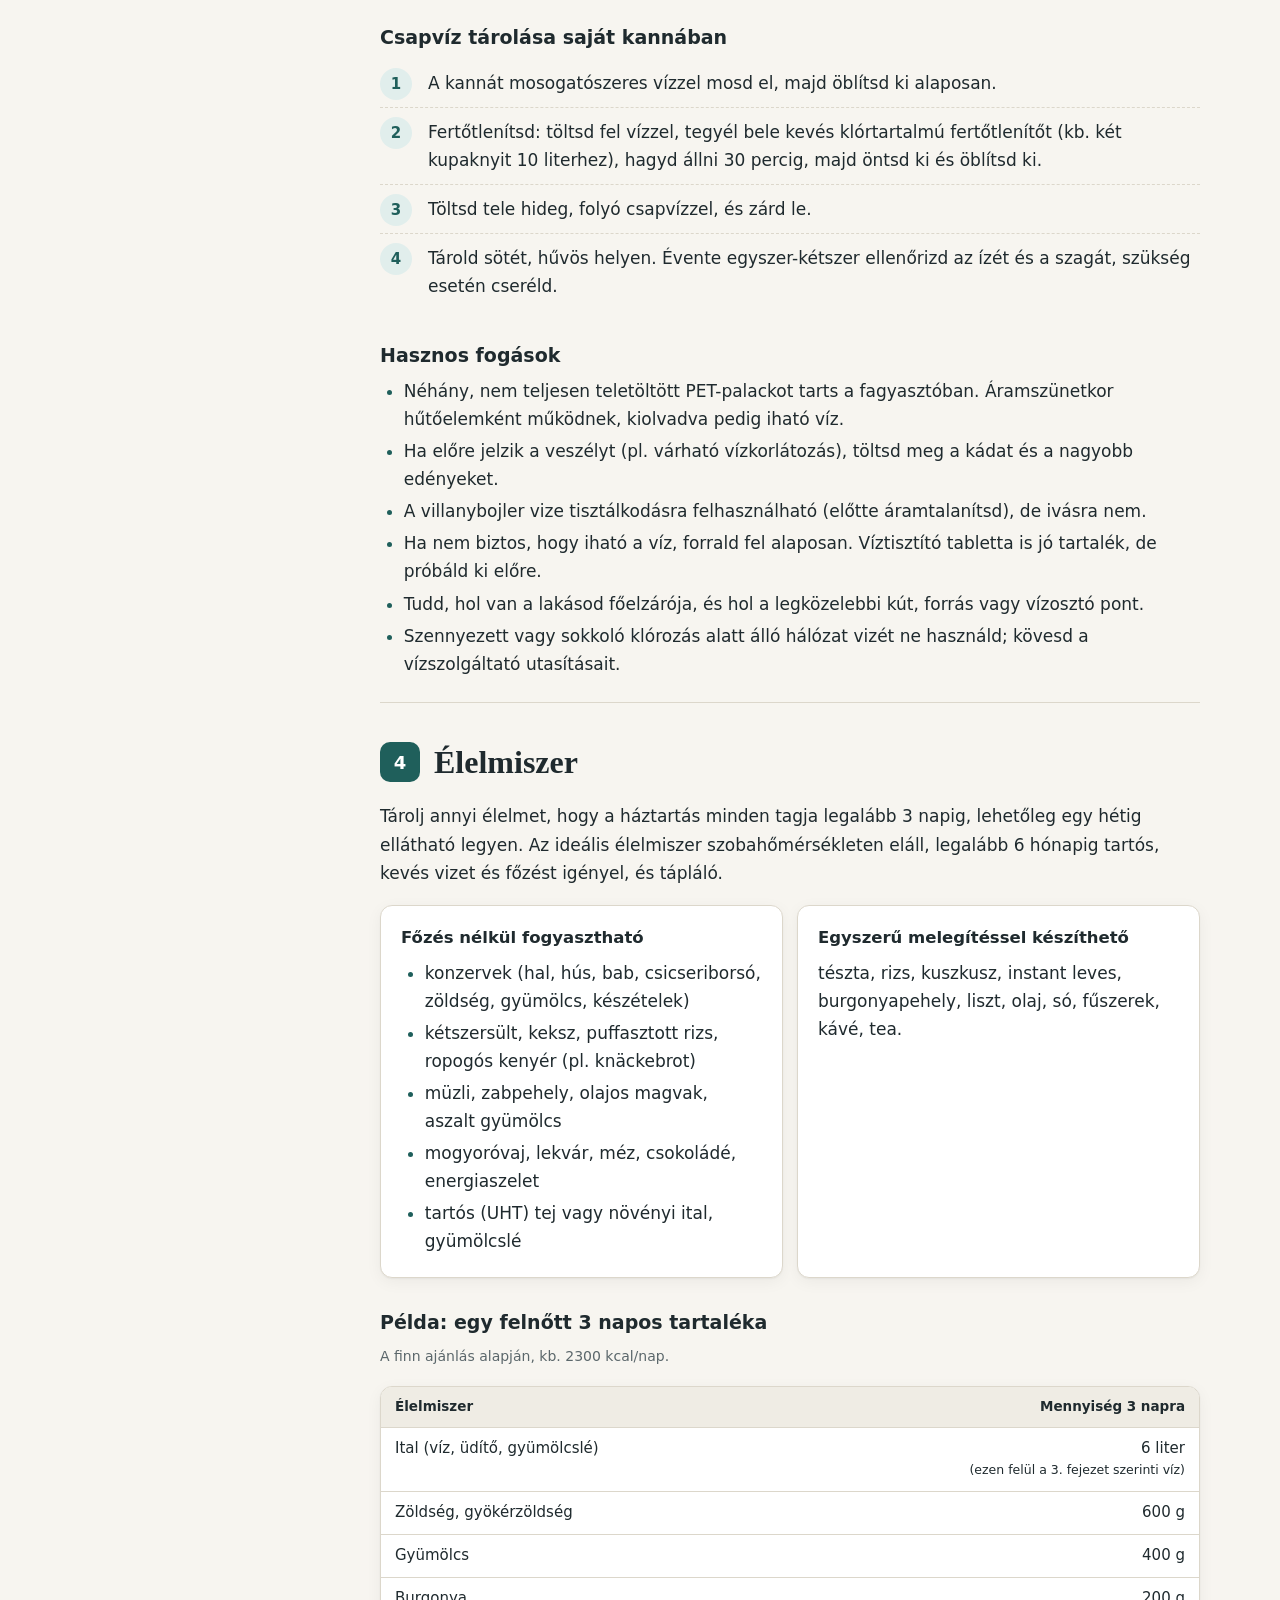
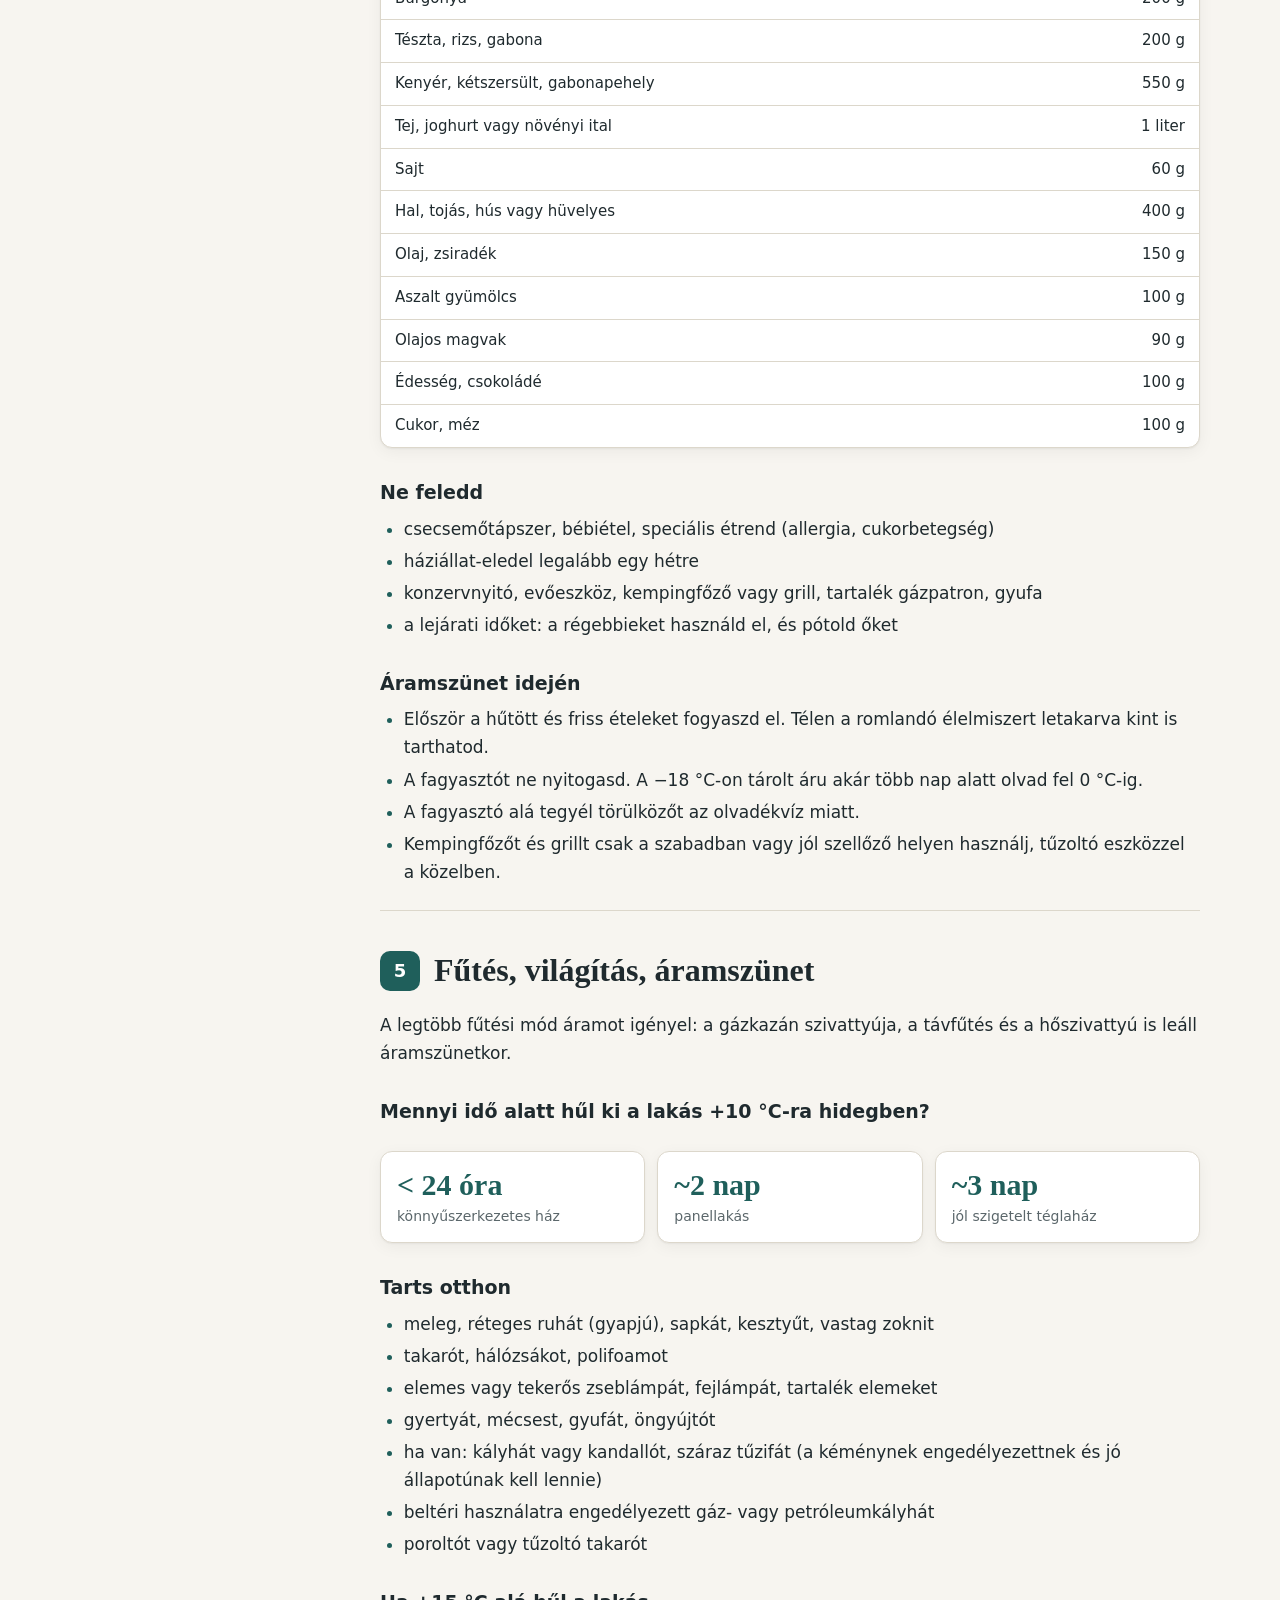
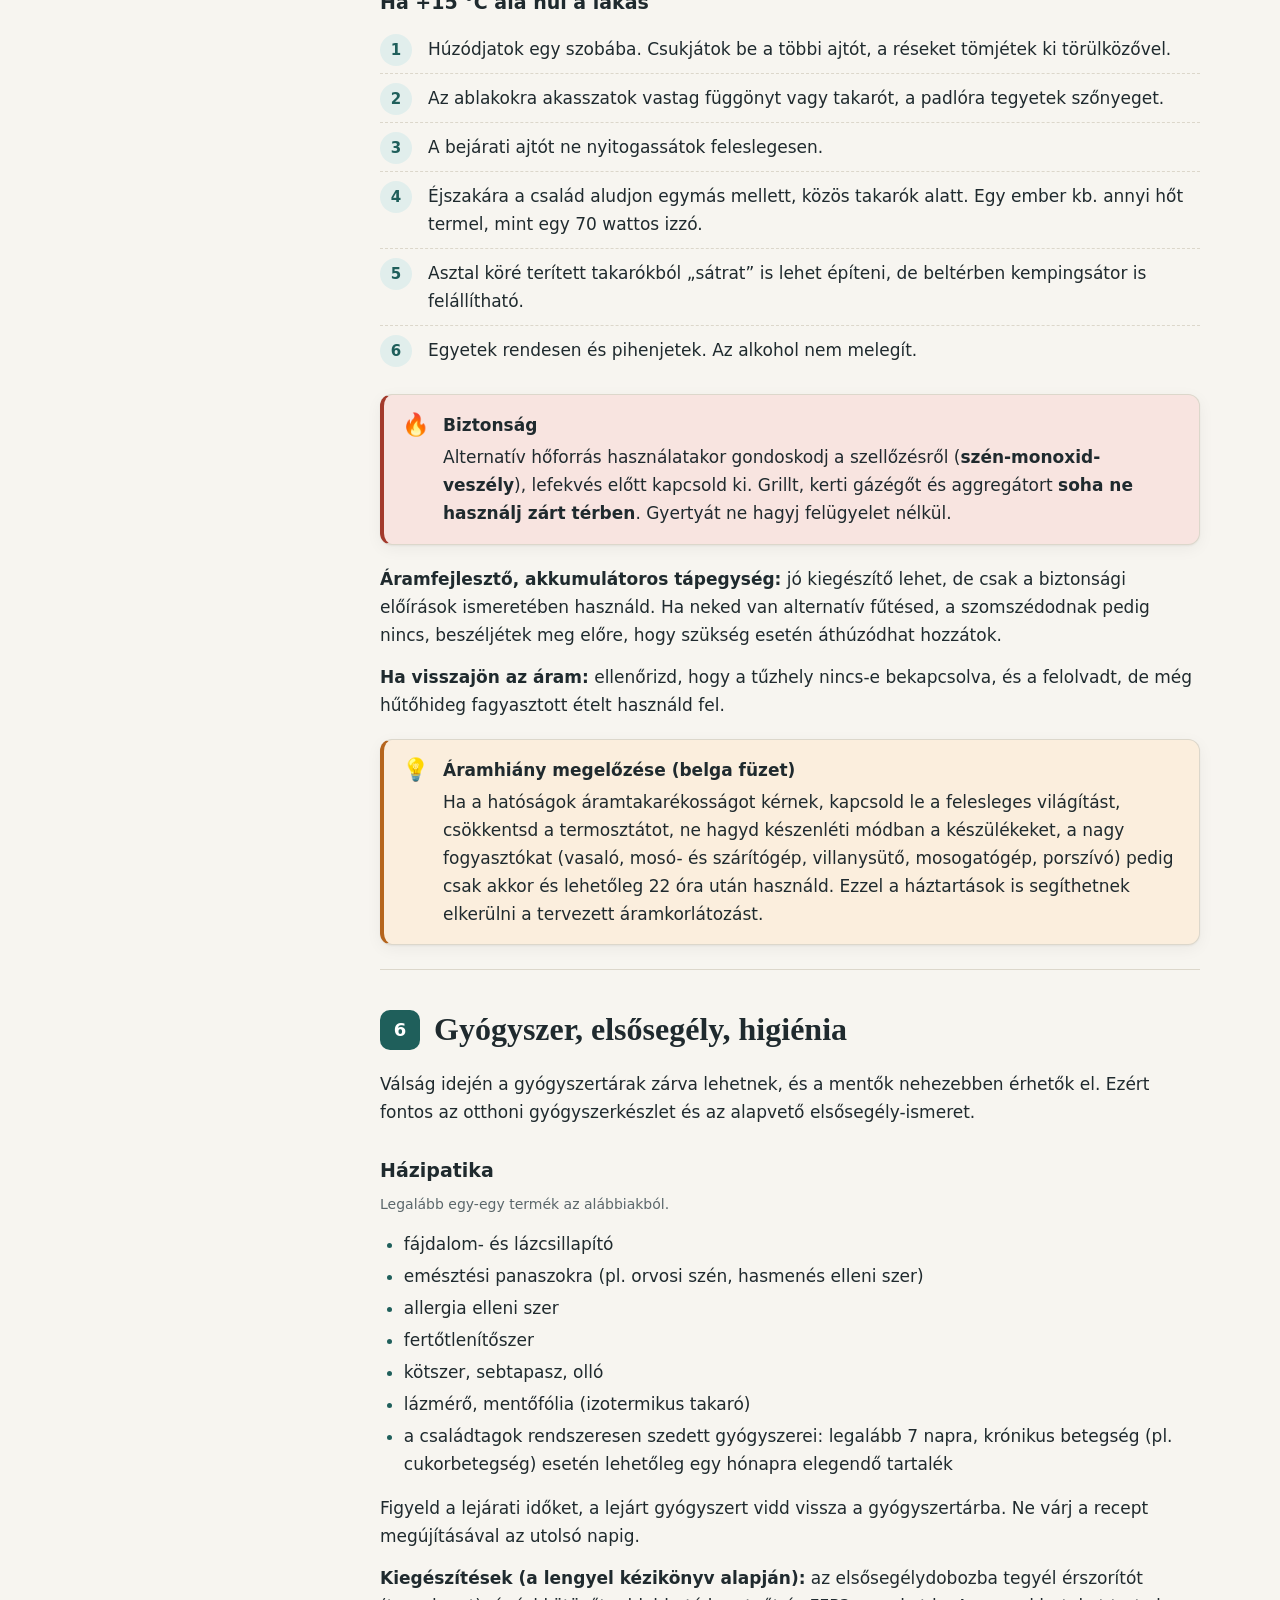
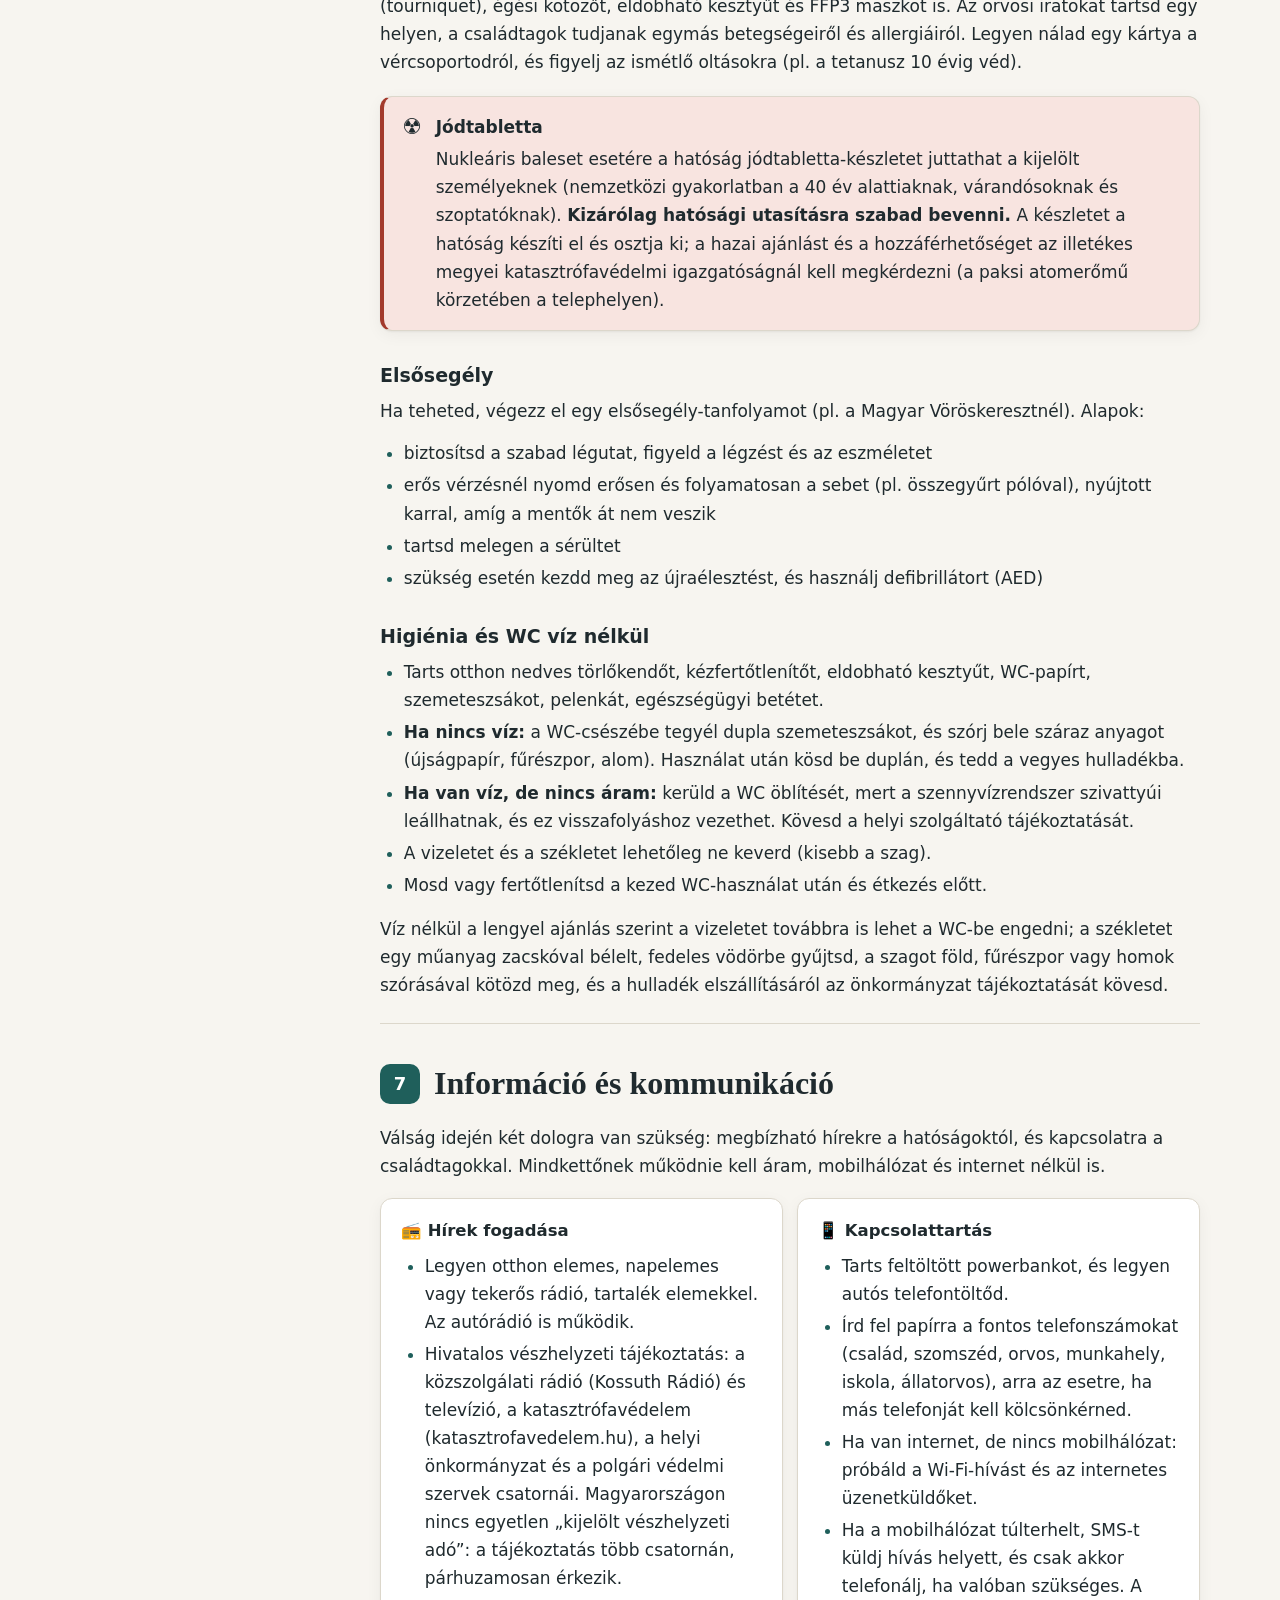
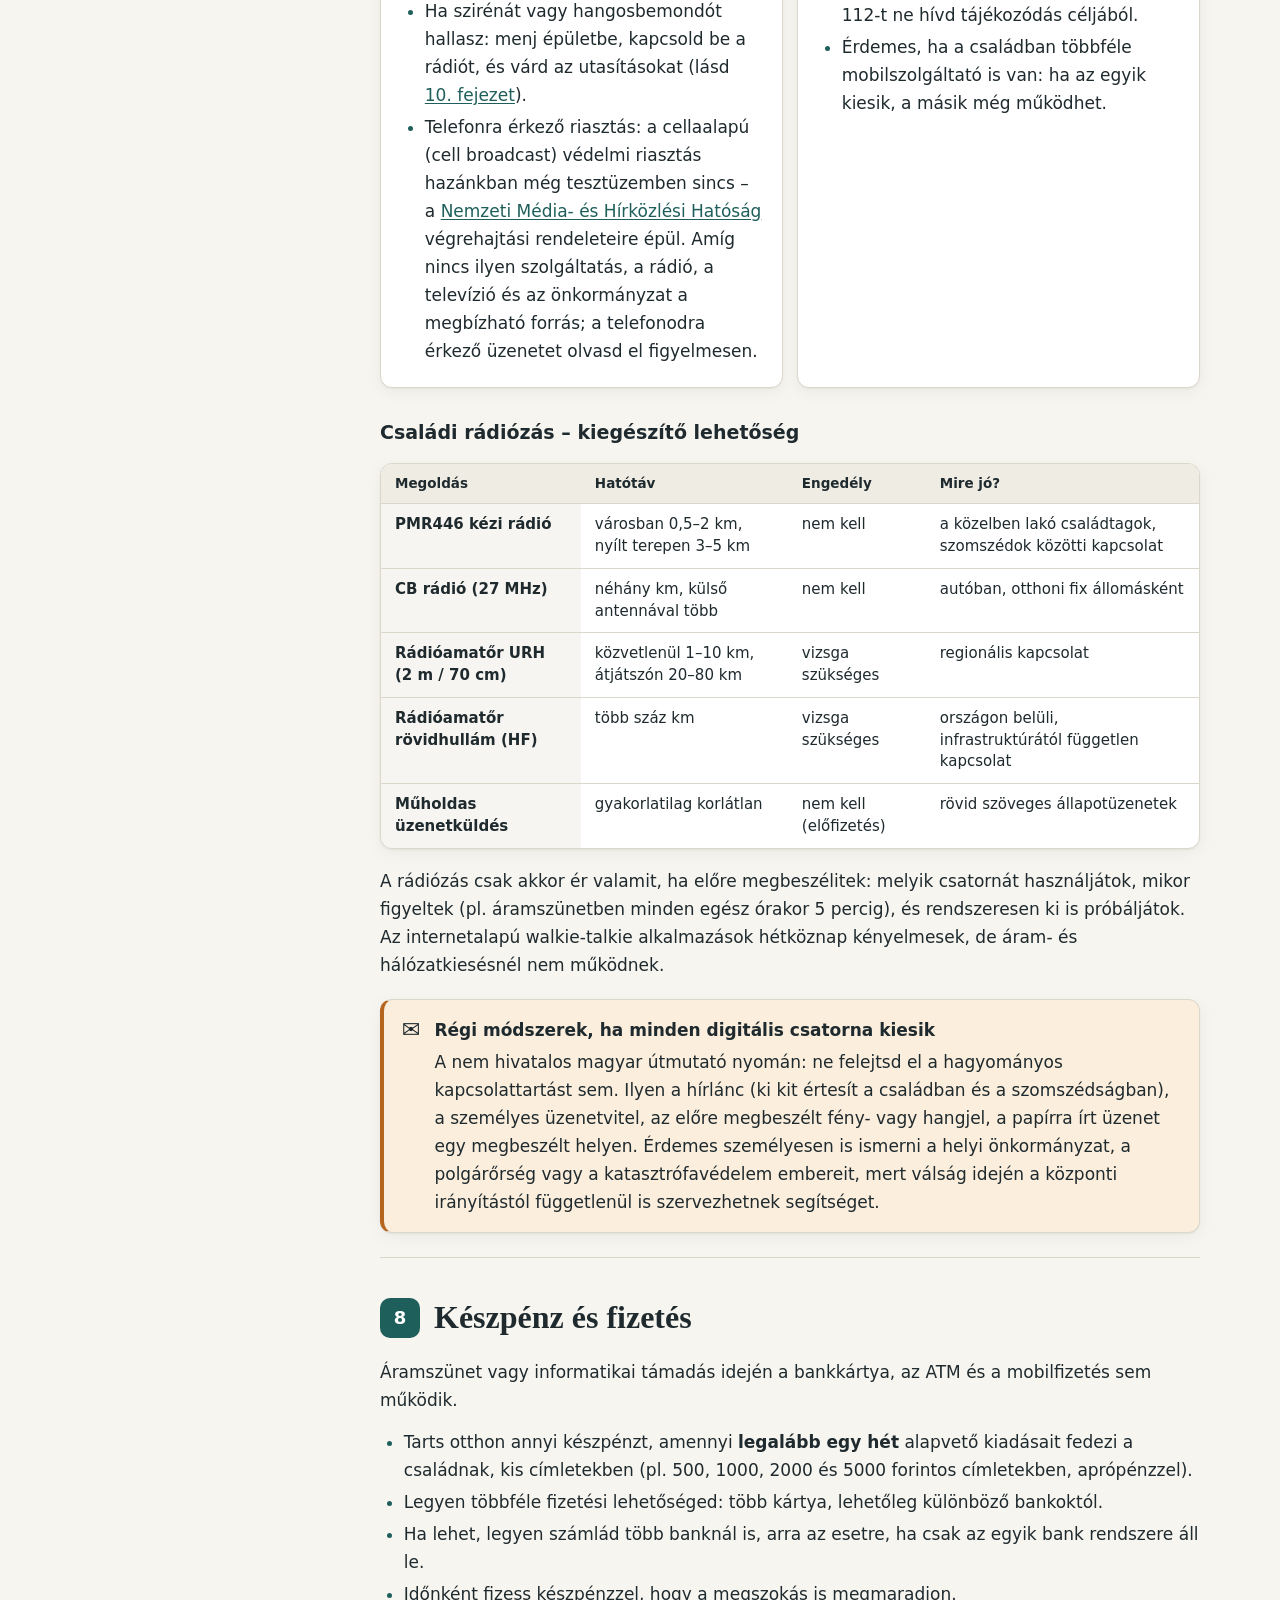
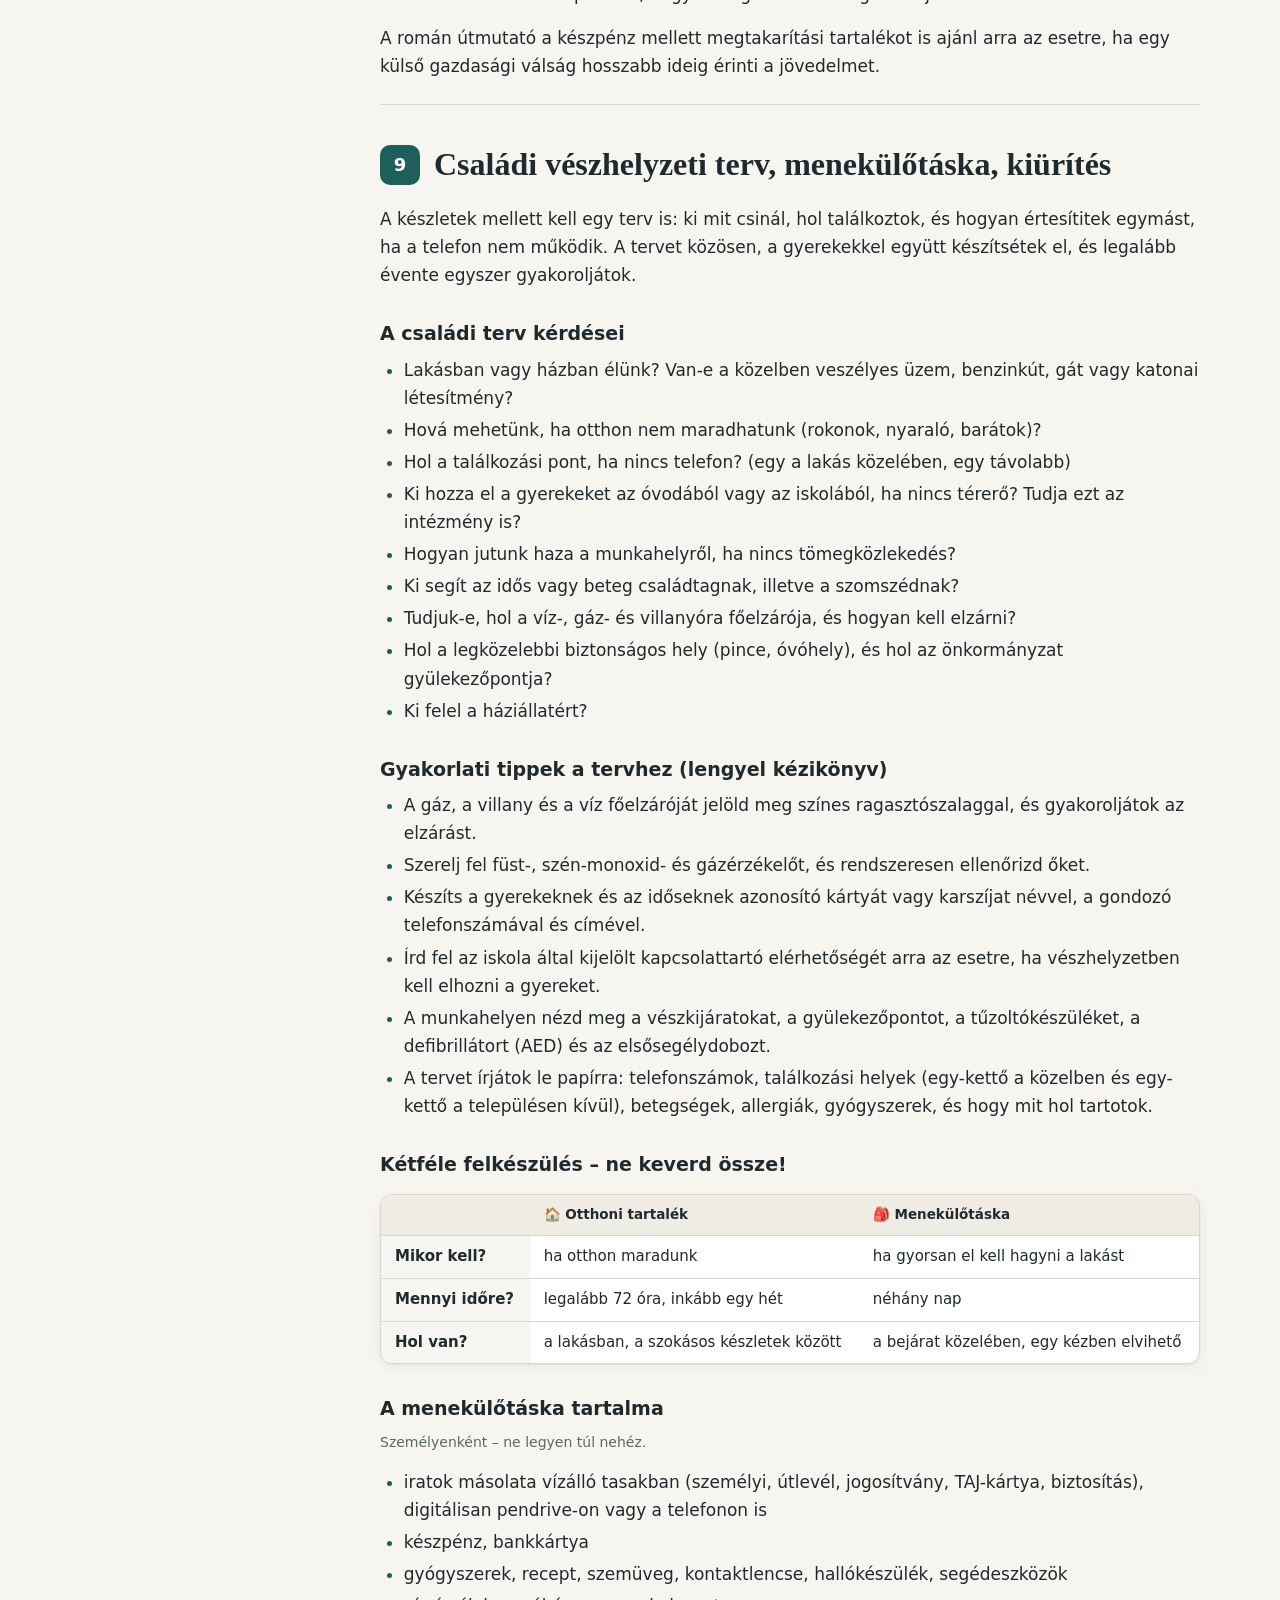
==== commit 6dd48799: "A tíz „ellenőrizendő” pont lezárása hivatalos forrásból (NKI-címek, NMHH, cell broadcast állapota,-M" ====
--- a/index.html
+++ b/index.html
@@ -53,7 +53,7 @@
       <li><a href="#kozosseg"><span class="num">12</span>Közösségi felkészülés</a></li>
       <li><a href="#ellenorzolista"><span class="num">13</span>Ellenőrzőlista és önteszt</a></li>
       <li><a href="#orszagok"><span class="num">14</span>Miben térnek el az országok?</a></li>
-      <li><a href="#adaptacio"><span class="num">15</span>Telefonszámok, ellenőrizendő pontok</a></li>
+      <li><a href="#adaptacio"><span class="num">15</span>Telefonszámok, mit hol kérdezhetsz</a></li>
       <li><a href="#forrasok"><span class="num">·</span>Források</a></li>
     </ol>
   </nav>
@@ -104,7 +104,7 @@
     <span class="ico" aria-hidden="true">🧭</span>
     <div>
       <span class="title">Hogyan használd?</span>
-      <p>A <a href="#alapok">2–13. fejezet</a> a háztartási teendőket tartalmazza, a <a href="#orszagok">14. fejezet</a> bemutatja, miben térnek el egymástól az országok, a <a href="#adaptacio">15. fejezet</a> pedig felsorolja, mit kell a hazai hatóságoktól még pontosítani. Az <span class="verify">ellenőrizendő</span> jelölés olyan magyarországi adatot jelöl, amelyet közzététel előtt hivatalos forrásból meg kell erősíteni.</p>
+      <p>A <a href="#alapok">2–13. fejezet</a> a háztartási teendőket tartalmazza, a <a href="#orszagok">14. fejezet</a> bemutatja, miben térnek el egymástól az országok, a <a href="#adaptacio">15. fejezet</a> pedig felsorolja, mit kell a hazai hatóságoktól még pontosítani. A magyarországi adatoknál a forrás megjelölése mellett az is kell, hogy honnan tudsz ellenőrizni: a <a href="#adaptacio">15. fejezet</a> felsorolja, melyik ponthoz kitől és hol kérdezhetsz.</p>
     </div>
   </div>
 
@@ -412,7 +412,7 @@
     <span class="ico" aria-hidden="true">☢️</span>
     <div>
       <span class="title">Jódtabletta</span>
-      <p>Egyes országok nukleáris baleset esetére a 40 év alattiaknak, várandósoknak és szoptatóknak ajánlják. <strong>Kizárólag hatósági utasításra szabad bevenni.</strong> A hazai hozzáférhetőséget és ajánlást a hatóságoktól kell megtudakolni <span class="verify">ellenőrizendő</span>.</p>
+      <p>Nukleáris baleset esetére a hatóság jódtabletta-készletet juttathat a kijelölt személyeknek (nemzetközi gyakorlatban a 40 év alattiaknak, várandósoknak és szoptatóknak). <strong>Kizárólag hatósági utasításra szabad bevenni.</strong> A készletet a hatóság készíti el és osztja ki; a hazai ajánlást és a hozzáférhetőséget az illetékes megyei katasztrófavédelmi igazgatóságnál kell megkérdezni (a paksi atomerőmű körzetében a telephelyen).</p>
     </div>
   </div>
 
@@ -446,9 +446,9 @@
       <h4>📻 Hírek fogadása</h4>
       <ul>
         <li>Legyen otthon elemes, napelemes vagy tekerős rádió, tartalék elemekkel. Az autórádió is működik.</li>
-        <li>Hivatalos vészhelyzeti tájékoztatás: a közszolgálati rádió (Kossuth Rádió) és televízió, a katasztrófavédelem (katasztrofavedelem.hu) és a helyi önkormányzat csatornái <span class="verify">a kijelölt vészhelyzeti adó ellenőrizendő</span>.</li>
+        <li>Hivatalos vészhelyzeti tájékoztatás: a közszolgálati rádió (Kossuth Rádió) és televízió, a katasztrófavédelem (katasztrofavedelem.hu), a helyi önkormányzat és a polgári védelmi szervek csatornái. Magyarországon nincs egyetlen „kijelölt vészhelyzeti adó”: a tájékoztatás több csatornán, párhuzamosan érkezik.</li>
         <li>Ha szirénát vagy hangosbemondót hallasz: menj épületbe, kapcsold be a rádiót, és várd az utasításokat (lásd <a href="#riasztas">10. fejezet</a>).</li>
-        <li>Telefonra érkező riasztás: a lakosság SMS- vagy cell broadcast alapú riasztásáról és a szükséges beállításokról tájékozódj a katasztrófavédelemnél <span class="verify">ellenőrizendő</span>.</li>
+        <li>Telefonra érkező riasztás: a cellaalapú (cell broadcast) védelmi riasztás hazánkban még tesztüzemben sincs – a <a href="https://nmhh.hu" target="_blank" rel="noopener">Nemzeti Média- és Hírközlési Hatóság</a> végrehajtási rendeleteire épül. Amíg nincs ilyen szolgáltatás, a rádió, a televízió és az önkormányzat a megbízható forrás; a telefonodra érkező üzenetet olvasd el figyelmesen.</li>
       </ul>
     </div>
     <div class="card">
@@ -572,7 +572,7 @@
       <li><strong>piros</strong> – orvosi segítség kell;</li>
       <li><strong>kék</strong> – élelem és víz kell.</li>
     </ul>
-    <p><span class="verify">a hazai jelzés ellenőrizendő</span></p>
+    <p>Magyarországon ez a jelzésrendszer nem hivatalos: ha kiszáradt kúton ilyen színes ruhadarabot látsz, az magánkezdeményezés, és nem feltétlenül egyezik a hatóság utasításával. Kiürítésnél a hatóság rendelete a mérvadó.</p>
   </div>
 
   <h3>Ha a hatóság kiürítést rendel el</h3>
@@ -618,7 +618,7 @@
         <tr><th scope="row">Katasztrófariadó</th><td>kb. 2 percig tartó, váltakozó hangmagasságú szirénahang, hangos bemondással</td></tr>
         <tr><th scope="row">Veszély elmúlt</th><td>kétszer fél percig tartó egyenletes szirénázás, félperces szünettel</td></tr>
         <tr><th scope="row">Próbák</th><td>minden hónap első hétfőjén 11 órakor, évente kétszer hangos üzemben, egyébként csökkentett („morgató”) üzemben. Próbánál elhangzik a „Figyelem, ez próba” szöveg; valódi riasztásnál nem.</td></tr>
-        <tr><th scope="row">Légiriadó / légiriadó vége</th><td>a háborús jelzés hazai formáját hivatalos forrásból kell pontosítani <span class="verify">ellenőrizendő</span></td></tr>
+        <tr><th scope="row">Légiriadó / légiriadó vége</th><td>Magyarországon nincs külön „légiriadó": a polgári védelmi szervek riasztója (MoLaRi) és a katasztrófavédelmi teszt-rákordulás együtt jelzi a próbát. A rádióban a „Figyelem, ez próba” szöveget próbánál hallhatod, valódi riasztásnál nem.</td></tr>
       </tbody>
     </table>
   </div>
@@ -647,7 +647,7 @@
     <li>Menj a legközelebbi óvóhelyre, pincébe, mélygarázsba vagy aluljáróba.</li>
     <li>Ha ez nem lehetséges, maradj az épület belsejében, egy ablaktalan helyiségben, legalább két falnyira a külső faltól (repülő üveg és repeszek ellen).</li>
     <li>Ha a szabadban vagy, és nincs időd fedezéket keresni, feküdj le a földre, lehetőleg egy árokba vagy mélyedésbe, és védd a fejed.</li>
-    <li>Tudd előre, hol a legközelebbi védett hely az otthonod, a munkahelyed és az iskola közelében <span class="verify">a hazai óvóhely-nyilvántartás elérhetősége ellenőrizendő</span>.</li>
+    <li>Tudd előre, hol a legközelebbi védett hely az otthonod, a munkahelyed és az iskola közelében. Központi, nyilvános óvóhely-nyilvántartás nincs: az érintett helyeket az önkormányzatnál (polgári védelem) vagy a megyei katasztrófavédelmi igazgatóságnál kell megkérdezni.</li>
   </ul>
 
   <div class="two-col">
@@ -692,7 +692,7 @@
 
   <p><strong>Gyanús jelek a környezetedben (lengyel kézikönyv):</strong> könnyű pénzkereseti lehetőséget kínáló, megmagyarázhatatlan megkeresések; személyes adatok, épületalaprajzok indokolatlan gyűjtése; szokatlan jelek (graffiti, festett vagy ragasztott jelek) villany- és távközlési szekrényeken, utakon, oszlopokon; kritikus létesítmények (repülőtér, vasút, kórház, katonai létesítmény) megfigyelése, fényképezése, drónos filmezése. Ilyenkor értesítsd a rendőrséget (112); a bejelentés rád nézve nem jár kockázattal. Válság idején ne fényképezz és ne tegyél közzé felvételt csapatmozgásokról, hidakról, pályaudvarokról, raktárakról.</p>
 
-  <p><strong>Kiberbiztonság:</strong> gyanús linkre vagy mellékletre ne kattints, ellenőrizd a feladót; használj erős jelszót (jelszókezelővel) és kétlépcsős azonosítást; frissítsd rendszeresen a programokat; készíts biztonsági mentést a fontos fájlokról; legyél óvatos a nyilvános Wi-Fi-vel. A csalási kísérleteket jelentsd a nemzeti kiberbiztonsági incidenskezelőnek <span class="verify">a hazai bejelentési cím ellenőrizendő</span>.</p>
+  <p><strong>Kiberbiztonság:</strong> gyanús linkre vagy mellékletre ne kattints, ellenőrizd a feladót; használj erős jelszót (jelszókezelővel) és kétlépcsős azonosítást; frissítsd rendszeresen a programokat; készíts biztonsági mentést a fontos fájlokról; legyél óvatos a nyilvános Wi-Fi-vel. A csalási kísérleteket jelentsd a <strong>Nemzeti Kiberbiztonsági Intézetnek</strong> (Nemzetbiztonsági Szakszolgálat): az <a href="https://incidens.nki.gov.hu" target="_blank" rel="noopener">incidensbejelentő felületen</a> vagy e-mailben (<a href="mailto:csirt@nki.gov.hu">csirt@nki.gov.hu</a>; anonim bejelentés: <a href="mailto:anonim@nki.gov.hu">anonim@nki.gov.hu</a>).</p>
 
   <div class="callout warn">
     <span class="ico" aria-hidden="true">🕵️</span>
@@ -788,7 +788,7 @@
     <li><strong>Rendszeresen frissítsd a tervedet</strong>, és oszd meg a tapasztalataidat.</li>
   </ol>
 
-  <p><strong>Haszonállatok (lengyel ajánlás):</strong> legyen 14 napra elegendő takarmány és víz (esős időben esővízgyűjtővel), ellenőrizd a gazdasági épületek időjárás-állóságát, jelöld meg az állatokat (pl. füljelzővel), és készülj fel a szállításukra. Ha a kimenekítés nem lehetséges, szólj a mentőknek a hátrahagyott állatokról. A helyi állatkimenekítési tervről az önkormányzat ad tájékoztatást <span class="verify">hazai szabályozás ellenőrizendő</span>.</p>
+  <p><strong>Haszonállatok (lengyel ajánlás):</strong> legyen 14 napra elegendő takarmány és víz (esős időben esővízgyűjtővel), ellenőrizd a gazdasági épületek időjárás-állóságát, jelöld meg az állatokat (pl. füljelzővel), és készülj fel a szállításukra. Ha a kimenekítés nem lehetséges, szólj a mentőknek a hátrahagyott állatokról. A helyi állatkimenekítési tervről az önkormányzat ad tájékoztatást; a kimenekítés rendjét az állategészségügyi hatóság és a jegyző határozza meg, a nagyüzemi telepeken a telephely belső kimenekítési terve szerint.</p>
 </section>
 
 <!-- ================= 13 ================= -->
@@ -1171,7 +1171,7 @@
 
 <!-- ================= 15 ================= -->
 <section id="adaptacio" class="chapter">
-  <h2><span class="ch-num">15</span>Magyar adaptáció: telefonszámok és ellenőrizendő pontok</h2>
+  <h2><span class="ch-num">15</span>Magyar adaptáció: telefonszámok és mit hol kérdezhetsz</h2>
 
   <h3>Fontos telefonszámok</h3>
   <div class="phones">
@@ -1214,14 +1214,16 @@
       <button class="text-btn" type="button" data-reset>Törlés</button>
     </div>
     <ul class="checklist">
-      <li><label><input type="checkbox"><span>A kijelölt vészhelyzeti rádió- és tévéadó, valamint a frekvenciák (Kossuth Rádió és helyi adók).</span></label></li>
-      <li><label><input type="checkbox"><span>A lakossági SMS- vagy cell broadcast riasztás működése és a telefonon szükséges beállítások.</span></label></li>
-      <li><label><input type="checkbox"><span>A háborús légiriadó és a „légiriadó vége” hazai szirénajele; a MoLaRi-rendszeren kívüli települések riasztási módja.</span></label></li>
-      <li><label><input type="checkbox"><span>Az óvóhelyek és védett helyek nyilvántartása, jelölése és elérhetősége.</span></label></li>
-      <li><label><input type="checkbox"><span>A jódtabletta hazai ajánlása és beszerzése (pl. a paksi atomerőmű körzetében).</span></label></li>
-      <li><label><input type="checkbox"><span>Az önkormányzati gyülekezőpontok, vízosztó helyek és kiürítési tervek.</span></label></li>
-      <li><label><input type="checkbox"><span>A honvédelmi kötelezettség és a polgári védelmi kötelezettség hazai szabályai, ha a kiadvány kitér rájuk.</span></label></li>
-      <li><label><input type="checkbox"><span>Akadálymentes változatok: könnyen érthető kiadás, jelnyelvi videó, hangos és Braille-változat, idegen nyelvű kiadások.</span></label></li>
+      <li><label><input type="checkbox"><span>A kijelölt vészhelyzeti rádió- és tévéadó, valamint a frekvenciák. <em>Kérdezd: az önkormányzatnál és a megyei katasztrófavédelmi igazgatóságnál, melyik rádióállomás sugározza a polgári védelmi tájékoztatást.</em></span></label></li>
+      <li><label><input type="checkbox"><span>A cell broadcast alapú lakossági riasztás aktuális állapota és a telefonon szükséges beállítások. <em>Kérdezd: a Nemzeti Média- és Hírközlési Hatóságnál (nmhh.hu), hol tart a végrehajtási rendelet és a tesztüzeme.</em></span></label></li>
+      <li><label><input type="checkbox"><span>A háborús „légiriadó” és a „légiriadó vége” hazai szirénajele; a MoLaRi-rendszeren kívüli települések riasztási módja. <em>Kérdezd: a megyei katasztrófavédelmi igazgatóságnál és a polgári védelmi szerveknél.</em></span></label></li>
+      <li><label><input type="checkbox"><span>Az óvóhelyek és védett helyek nyilvántartása, jelölése és elérhetősége. <em>Kérdezd: az önkormányzatnál (polgári védelem) és a megyei katasztrófavédelmi igazgatóságnál.</em></span></label></li>
+      <li><label><input type="checkbox"><span>A jódtabletta hazai ajánlása és beszerzése (pl. a paksi atomerőmű körzetében). <em>Kérdezd: az illetékes megyei katasztrófavédelmi igazgatóságnál és a gyógyszertárnál.</em></span></label></li>
+      <li><label><input type="checkbox"><span>Az önkormányzati gyülekezőpontok, vízosztó helyek és kiürítési tervek. <em>Kérdezd: az önkormányzatnál – a kiürítési terv és a gyülekezőpontok helye a polgári védelmi feladat.</em></span></label></li>
+      <li><label><input type="checkbox"><span>A honvédelmi kötelezettség és a polgári védelmi kötelezettség hazai szabályai, ha a kiadvány kitér rájuk. <em>Kérdezd: a katasztrófavédelmi igazgatóságnál és a Védelmi Igazgatási Hivatalnál.</em></span></label></li>
+      <li><label><input type="checkbox"><span>Az állatkimenekítés hazai rendje (nagyüzemi kimenekítési tervek, hatósági eljárás). <em>Kérdezd: az állategészségügyi hatóságnál és a jegyzőnél.</em></span></label></li>
+      <li><label><input type="checkbox"><span>A nemzetközi segélyjelző rendszer (fehér–piros–kék) magyar megfelelője. <em>Kérdezd: a megyei katasztrófavédelmi igazgatóságnál; hazai hivatalos változat nincs.</em></span></label></li>
+      <li><label><input type="checkbox"><span>Akadálymentes változatok: könnyen érthető kiadás, jelnyelvi videó, hangos és Braille-változat, idegen nyelvű kiadások. <em>Ez a kiadó feladata – a kiadás összeállításakor dönthető el.</em></span></label></li>
     </ul>
   </div>
 
@@ -1248,6 +1250,22 @@
     <li>Európai Bizottság: SWD(2026) 826 és SWD(2026) 827 (2026. október 30.)</li>
     <li>MoLaRi szirénajelek és próbák: Világgazdaság, 2017; Pénzcentrum, 2022; katasztrofavedelem.hu – MoLaRi</li>
   </ul>
+
+  <details class="fold">
+    <summary>Hivatalos magyar források</summary>
+    <div class="fold-body">
+      <ul>
+        <li><a href="https://katasztrofavedelem.hu" target="_blank" rel="noopener">BM Országos Katasztrófavédelmi Főigazgatóság</a> – a nemzeti katasztrófavédelem hivatalos tájékoztatója</li>
+        <li><a href="https://katasztrofavedelem.hu/46/lakossagvedelem" target="_blank" rel="noopener">Lakosságvédelem</a> – mit tesz a hatóság a lakosságért</li>
+        <li><a href="https://katasztrofavedelem.hu/62/lakossagfelkeszites" target="_blank" rel="noopener">Lakosságfelkészítés</a> – a felkészültség szerepe</li>
+        <li><a href="https://katasztrofavedelem.hu/47/katasztrofatipusok-magatartasi-szabalyok" target="_blank" rel="noopener">Katasztrófatípusok, magatartási szabályok</a> – mit kell tenni konkrét veszély esetén</li>
+        <li><a href="https://nki.gov.hu/intezet/tartalom/incidens-bejelentes/" target="_blank" rel="noopener">Nemzeti Kiberbiztonsági Intézet (NBSZ)</a> – incidensbejelentés; <a href="https://incidens.nki.gov.hu" target="_blank" rel="noopener">incidens.nki.gov.hu</a>, <a href="mailto:csirt@nki.gov.hu">csirt@nki.gov.hu</a>, <a href="mailto:anonim@nki.gov.hu">anonim@nki.gov.hu</a></li>
+        <li><a href="https://nmhh.hu" target="_blank" rel="noopener">Nemzeti Média- és Hírközlési Hatóság (NMHH)</a> – a cellaalapú (cell broadcast) védelmi riasztás végrehajtási rendelete</li>
+        <li>418/2024. (XII. 23.) Korm. rendelet 65. § (1) – a nemzeti kiberbiztonsági incidenskezelő központ (CSIRT) a Nemzetbiztonsági Szakszolgálat</li>
+        <li>2003. évi C. törvény (elektronikus hírközlés) – a „védelmi és biztonsági célú lakossági riasztás” intézménye</li>
+      </ul>
+    </div>
+  </details>
 
   <details class="fold">
     <summary>Magyar források</summary>
@@ -1319,7 +1337,7 @@
 
 <footer class="site-footer">
   <p><strong>Felkészülés vészhelyzetekre – családi és közösségi kézikönyv.</strong> Nem hivatalos összeállítás európai polgári védelmi kiadványok alapján. Életveszély esetén hívd a <a href="tel:112">112</a>-t, és mindig a hatóságok utasításait kövesd.</p>
-  <p>Az <span class="verify">ellenőrizendő</span> jelölésű adatokat közzététel előtt hivatalos forrásból meg kell erősíteni. Az oldal nem használ sütiket és nem követ; a kipipált listák csak a böngésződben tárolódnak.</p>
+  <p>A magyarországi adatok hivatalos forrásból származnak; ahol nincs nyilvános adat, ott a hatóság megkeresése szükséges – a <a href="#adaptacio">15. fejezet</a> felsorolja, melyik ponthoz kitől kérdezz. Az oldal nem használ sütiket és nem követ; a kipipált listák csak a böngésződben tárolódnak.</p>
 </footer>
 
     </div>
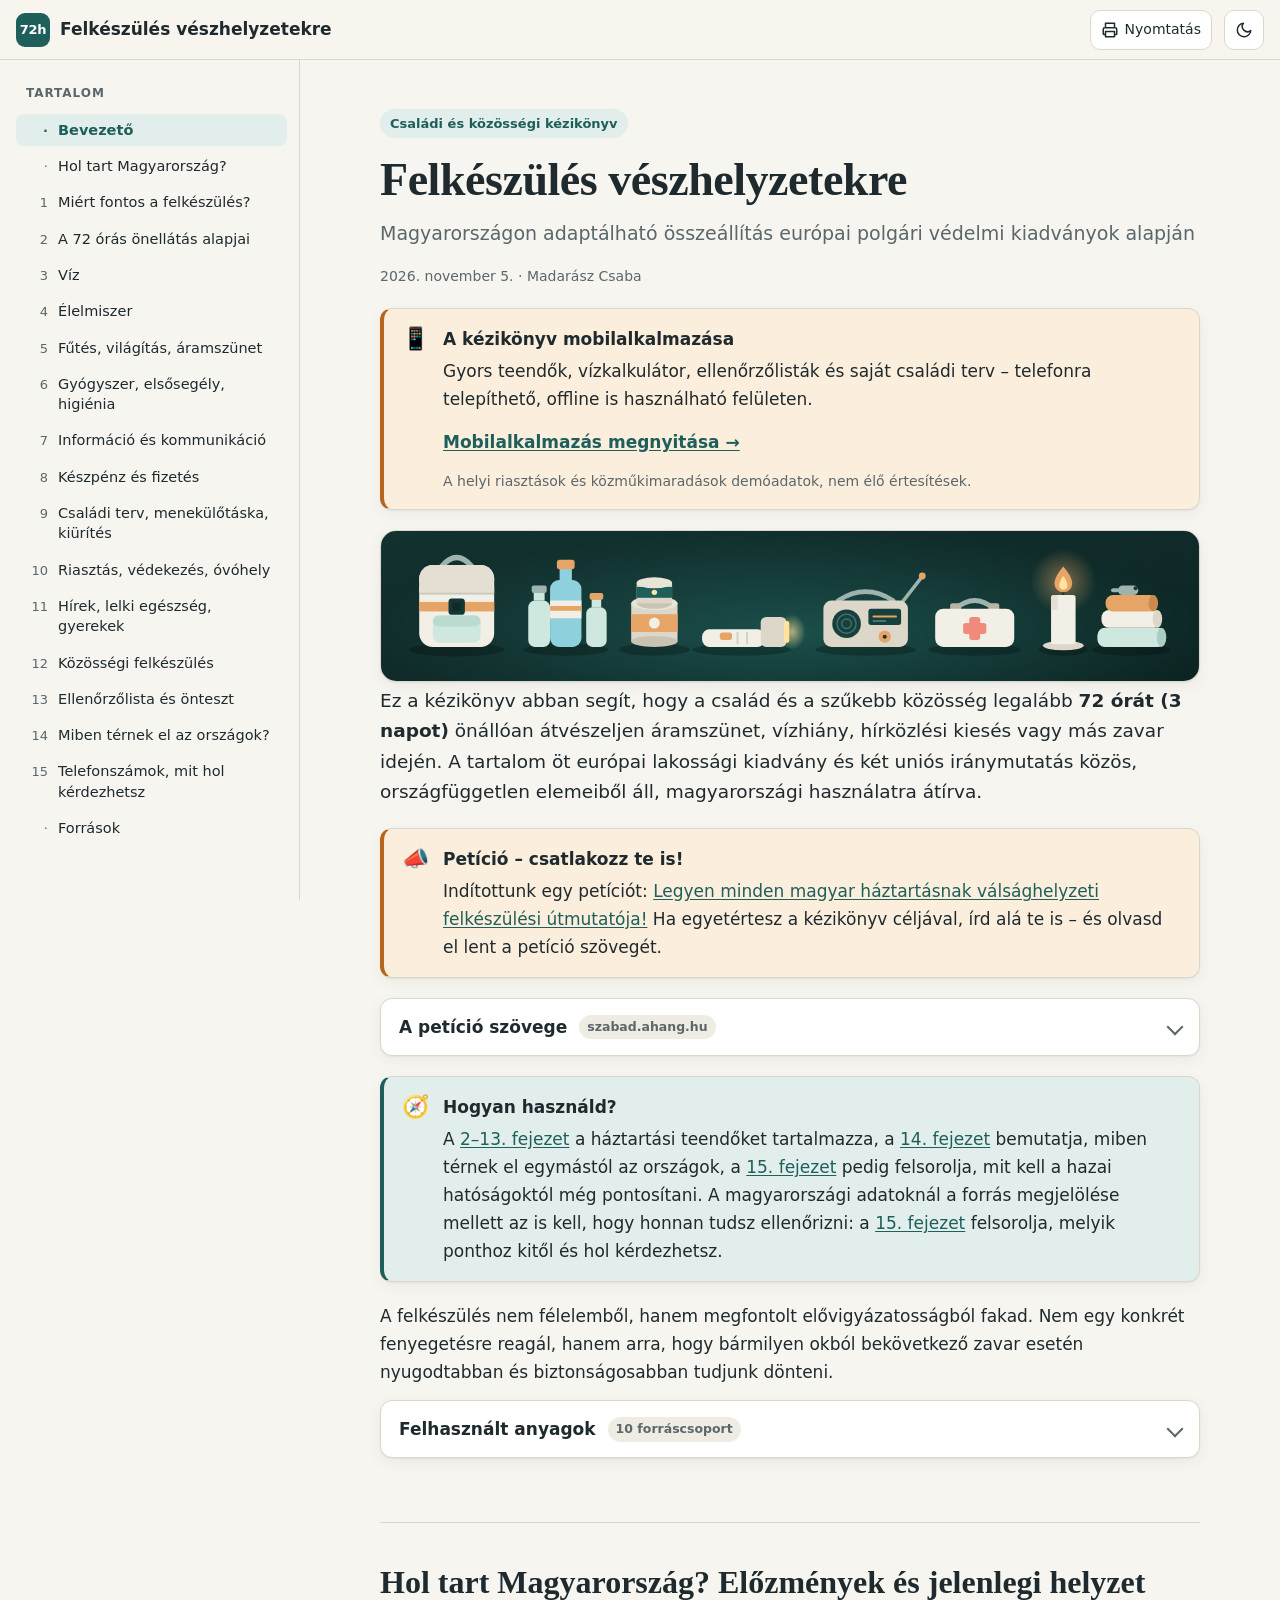
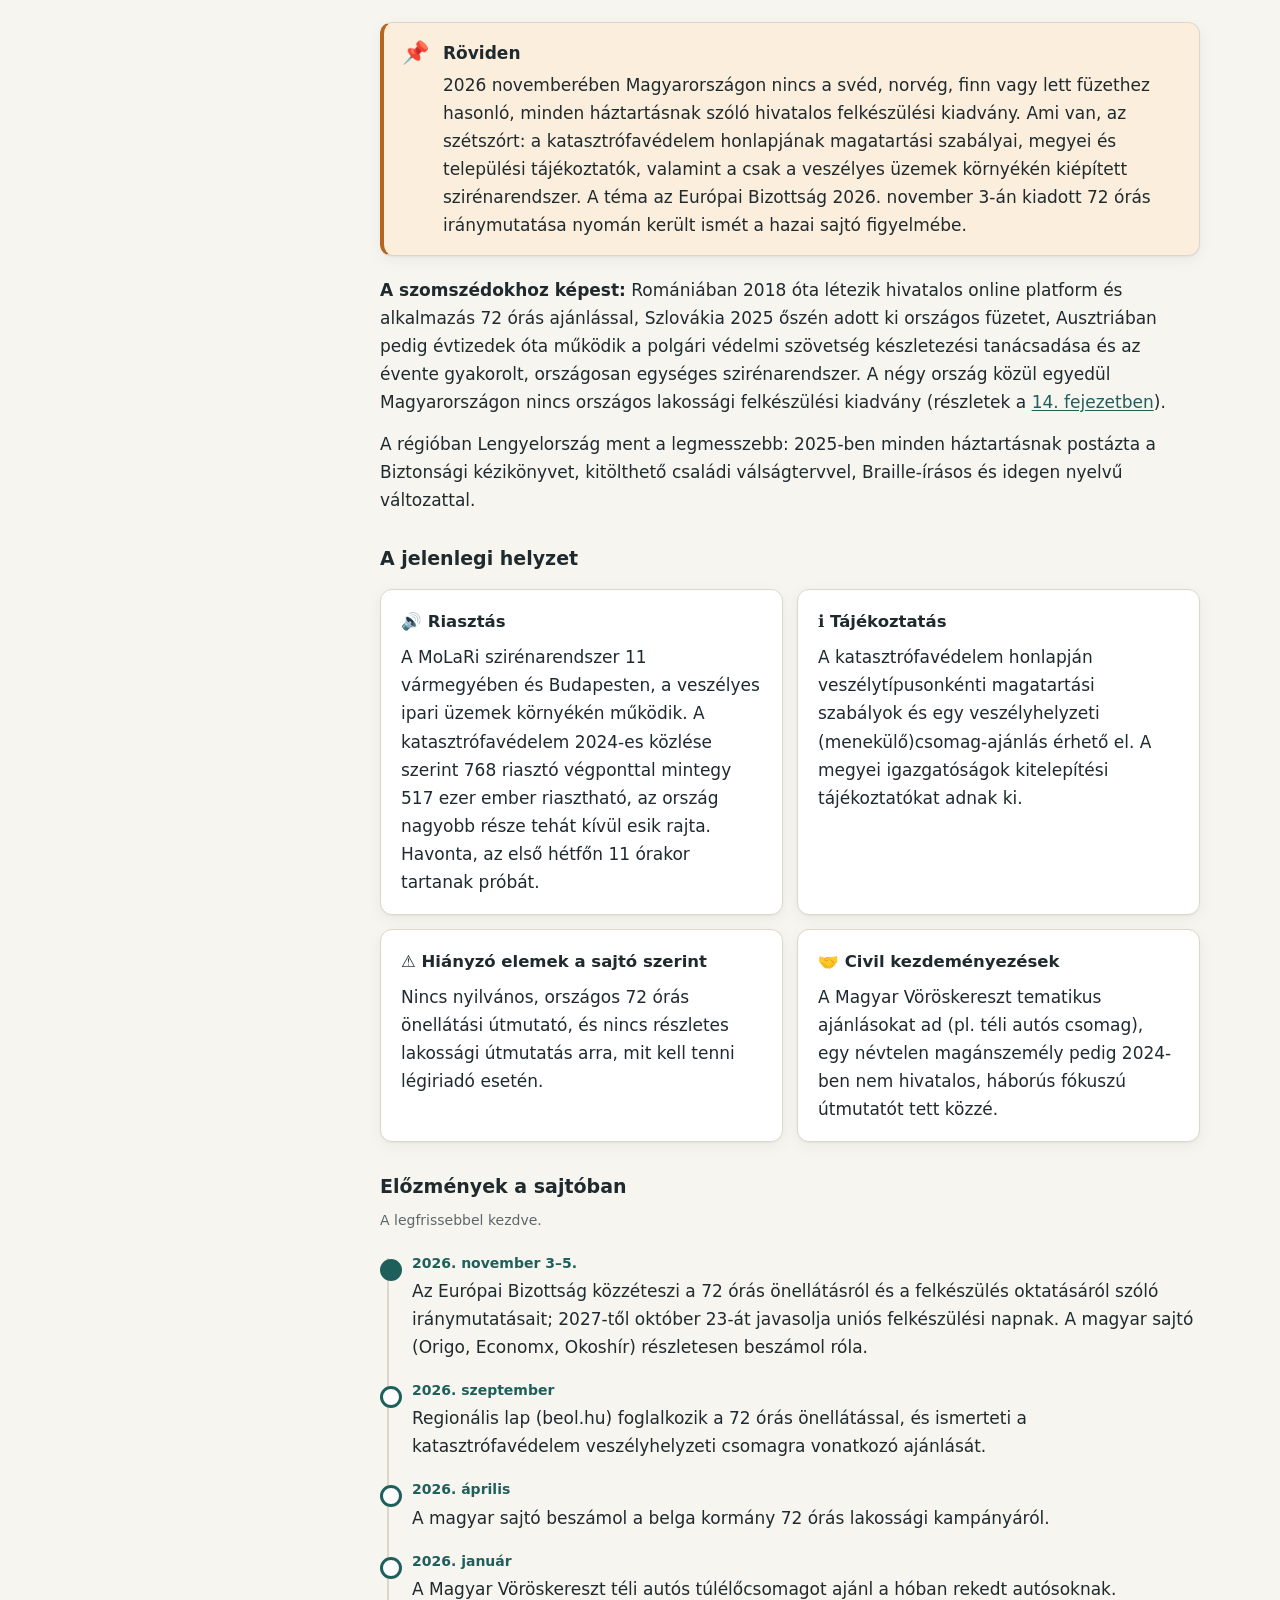
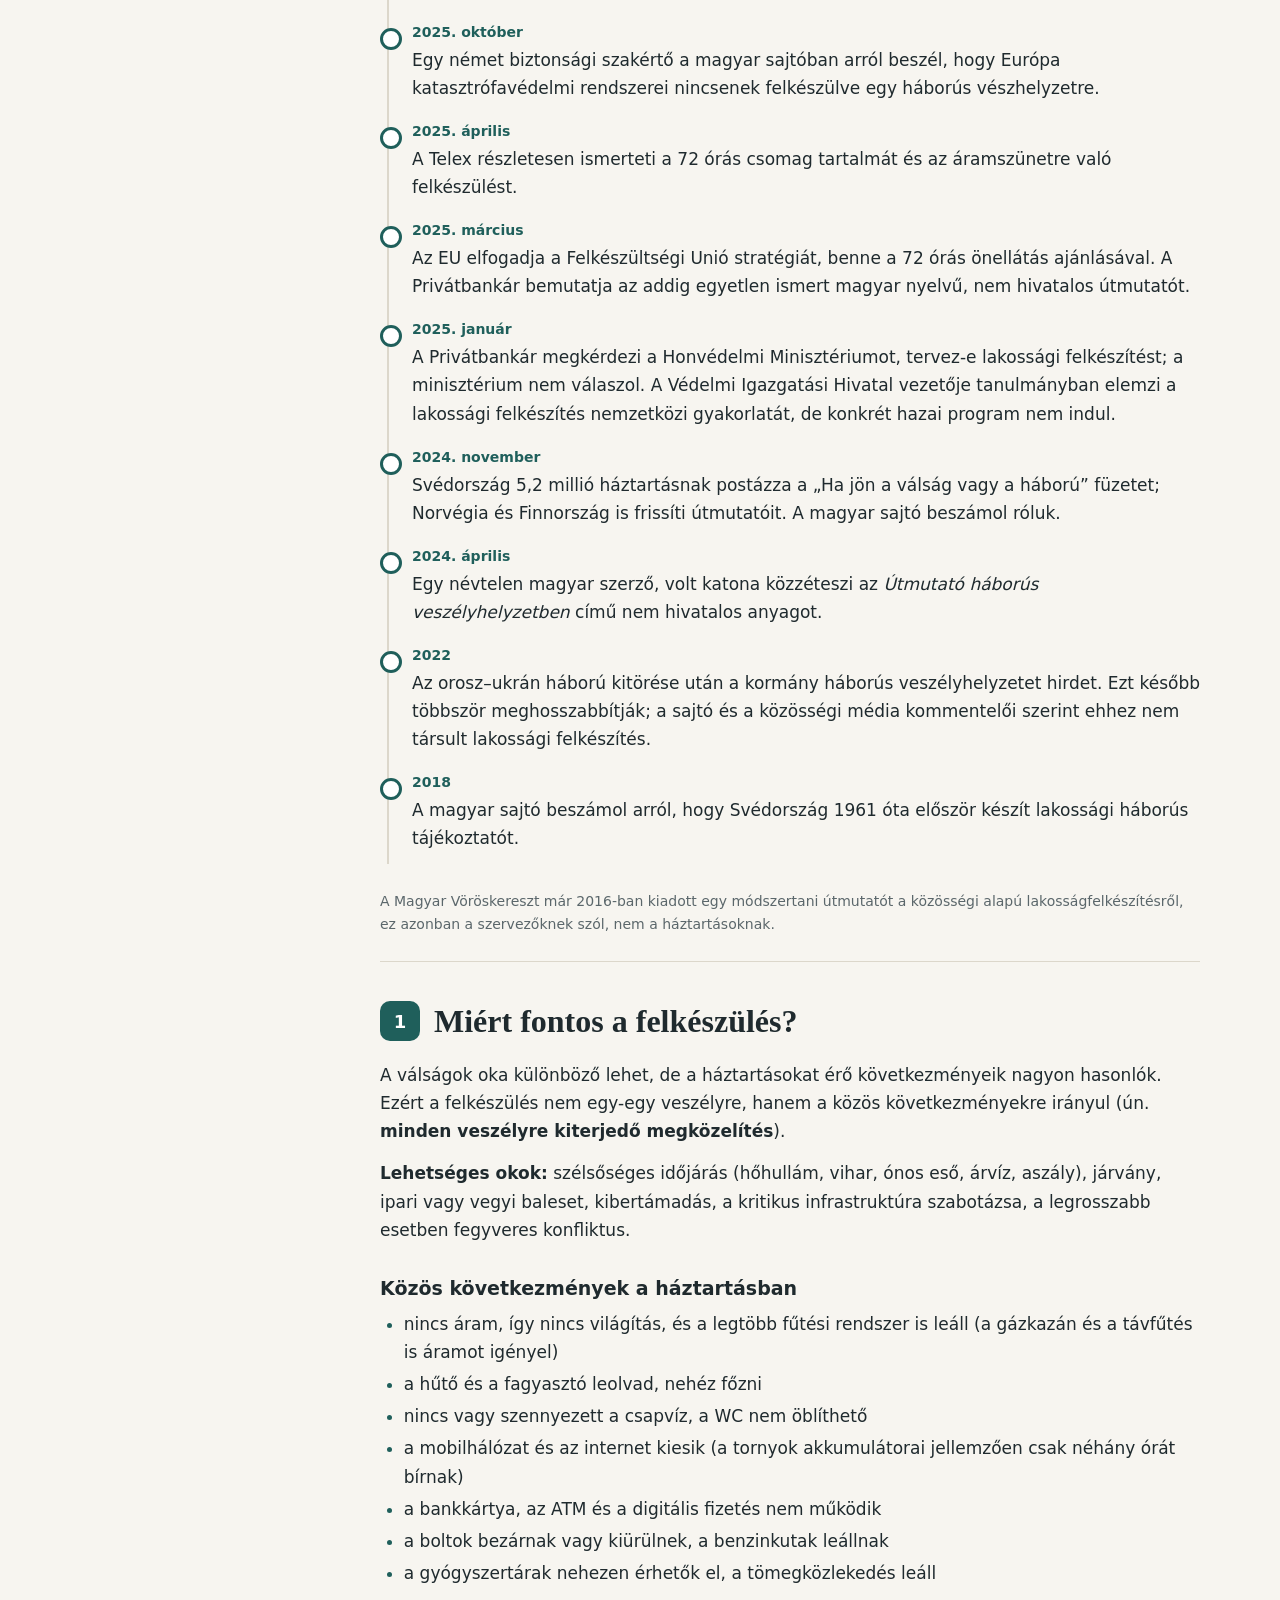
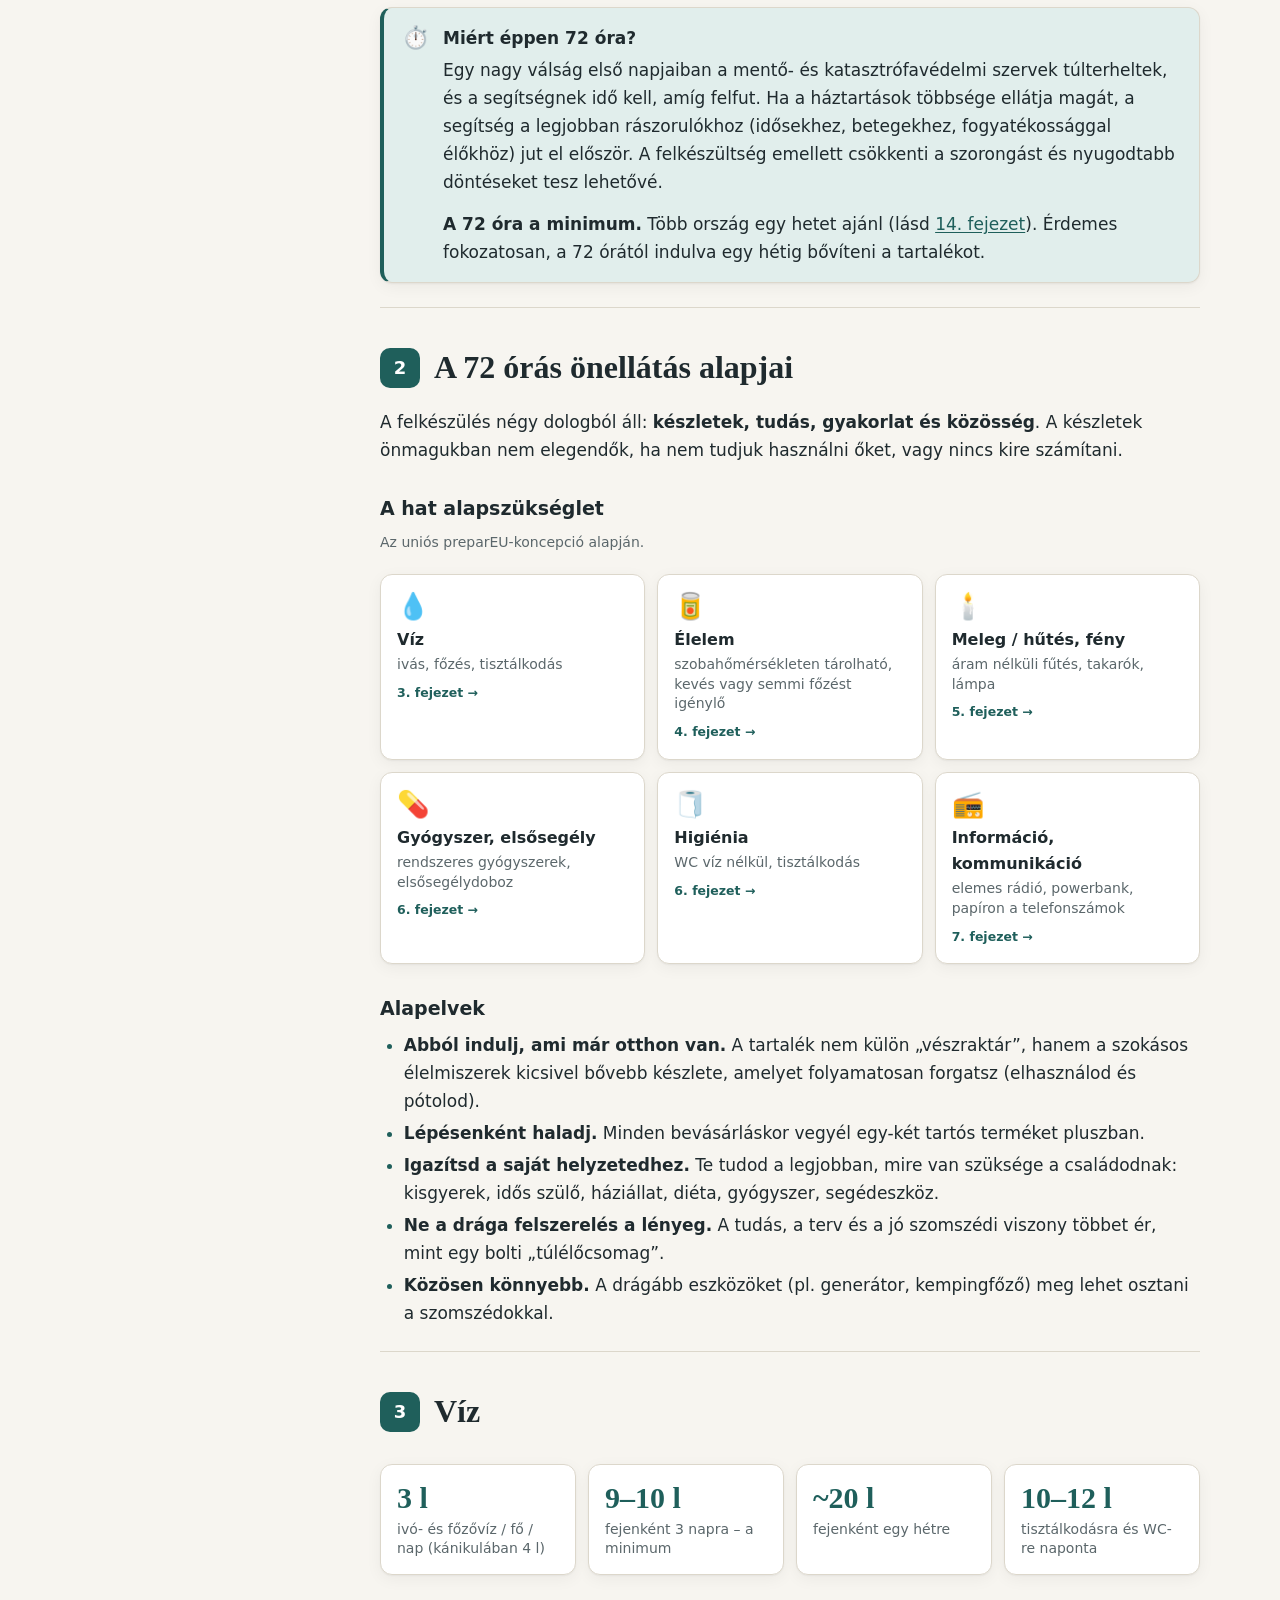
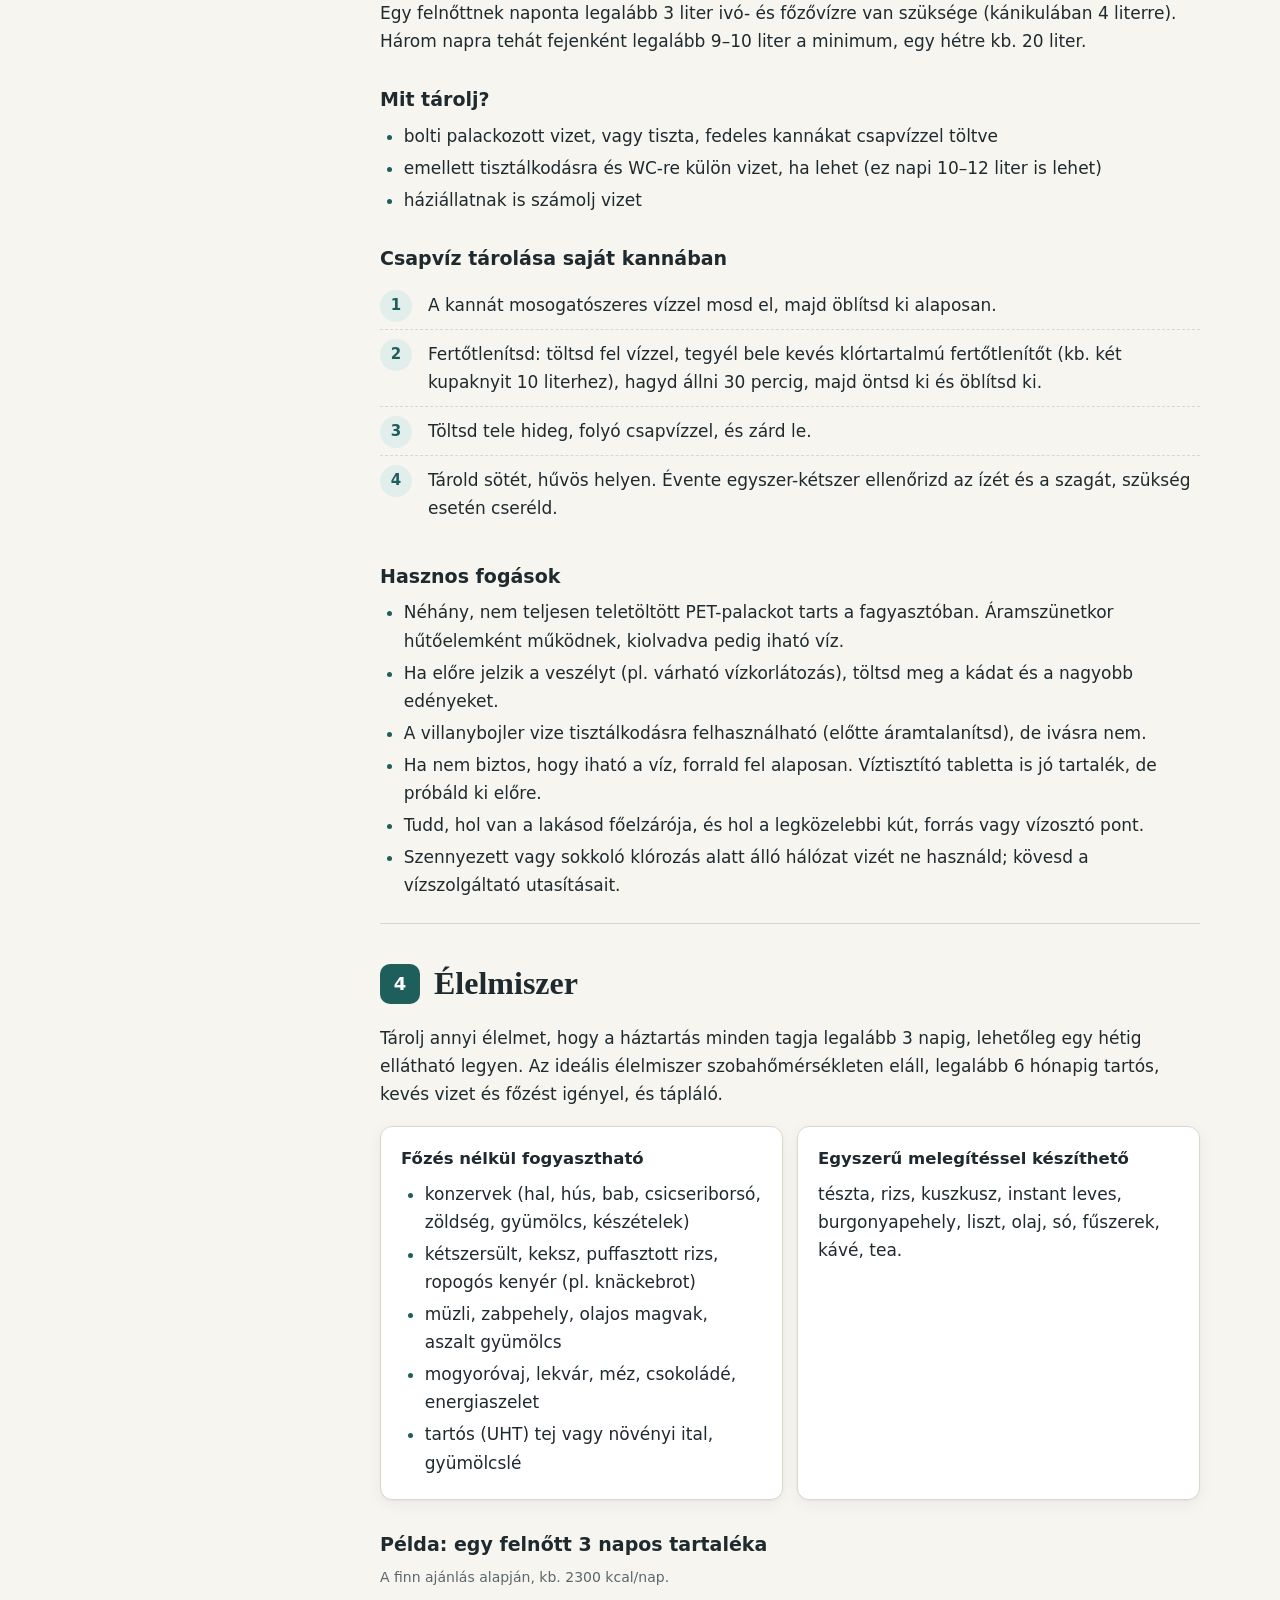
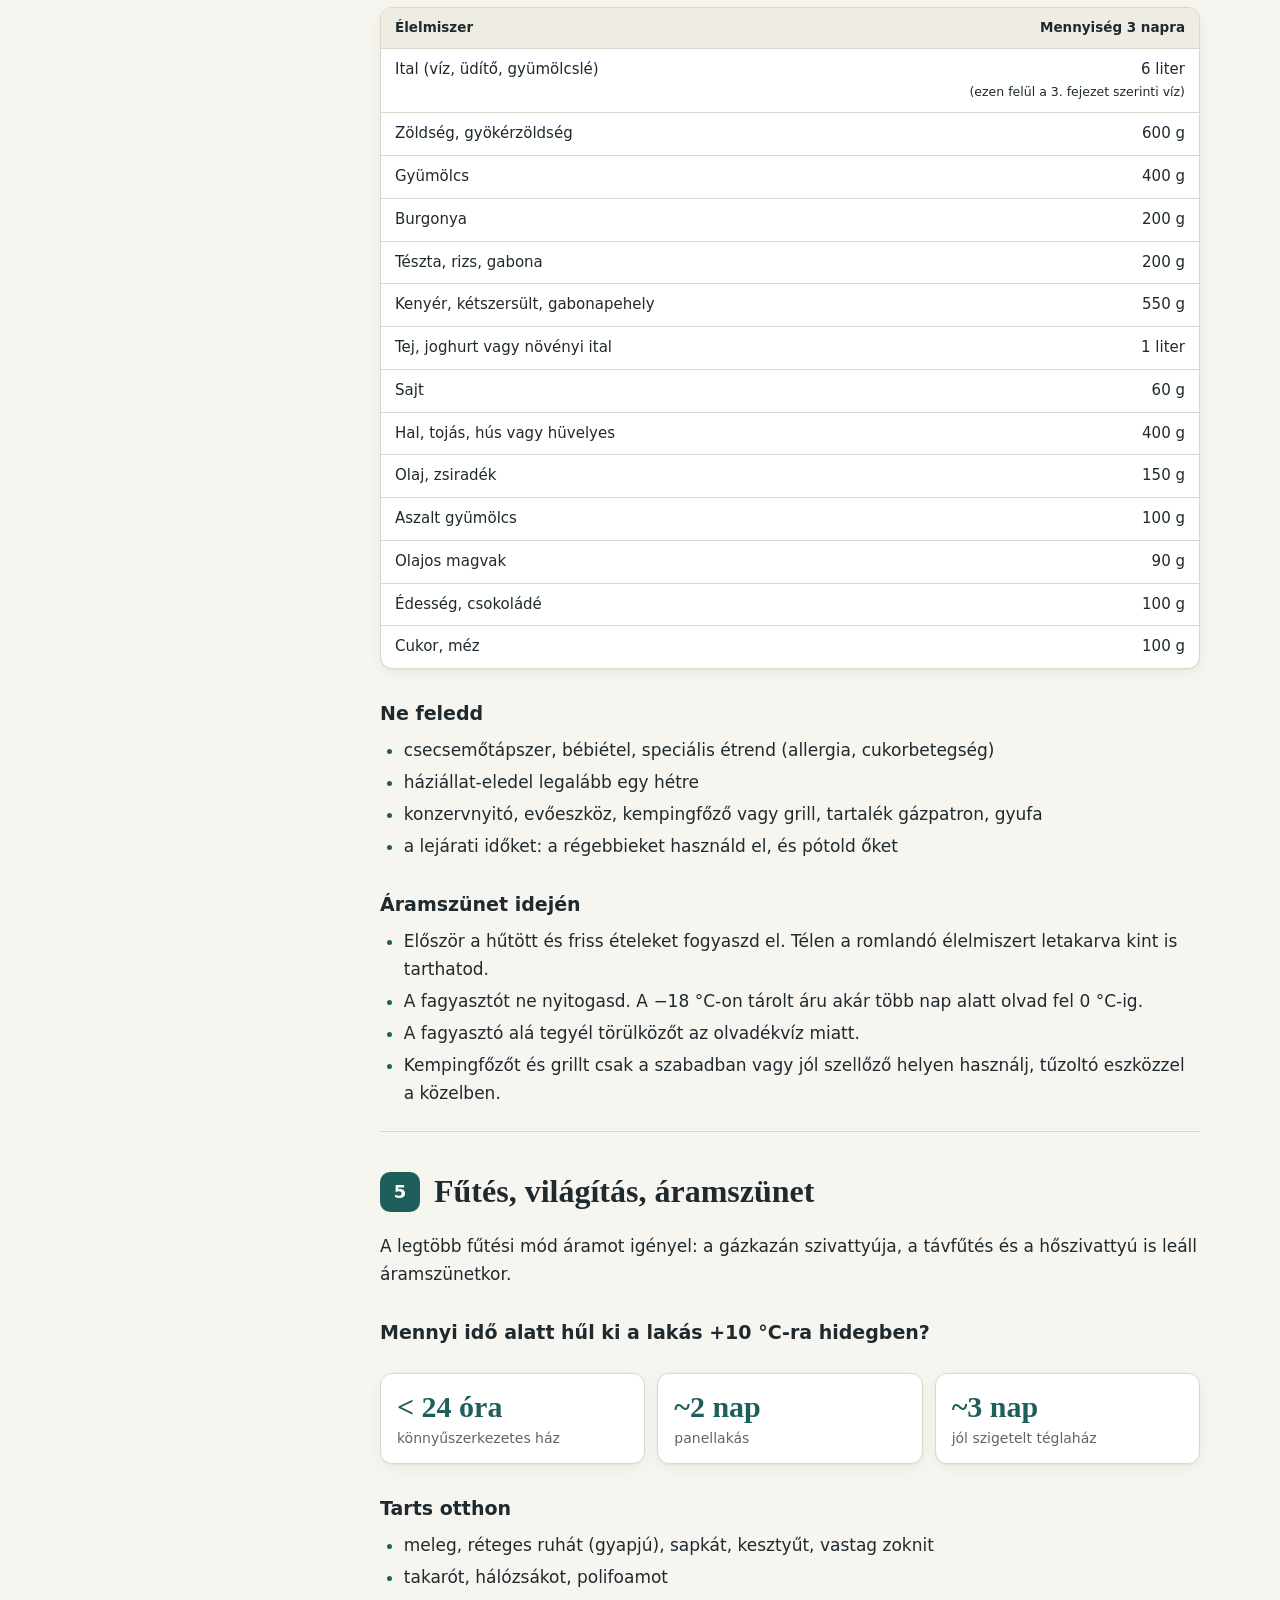
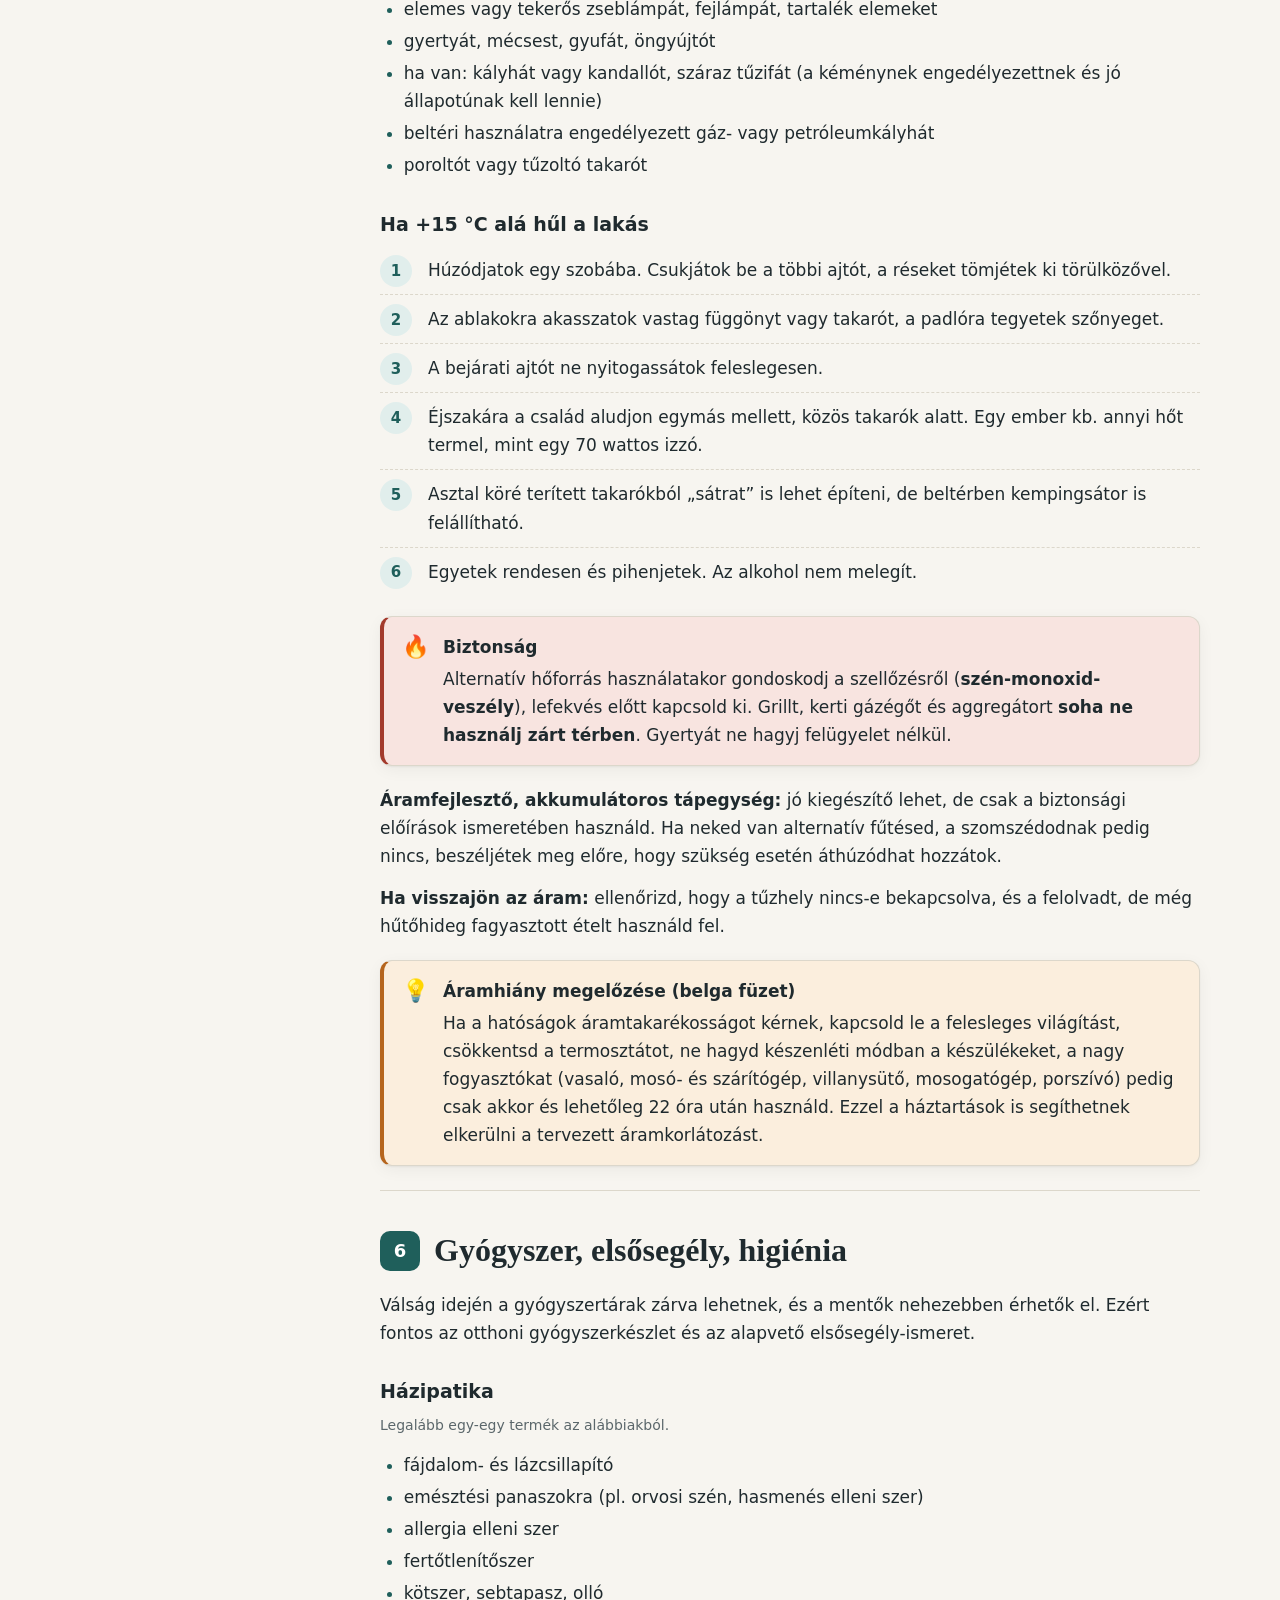
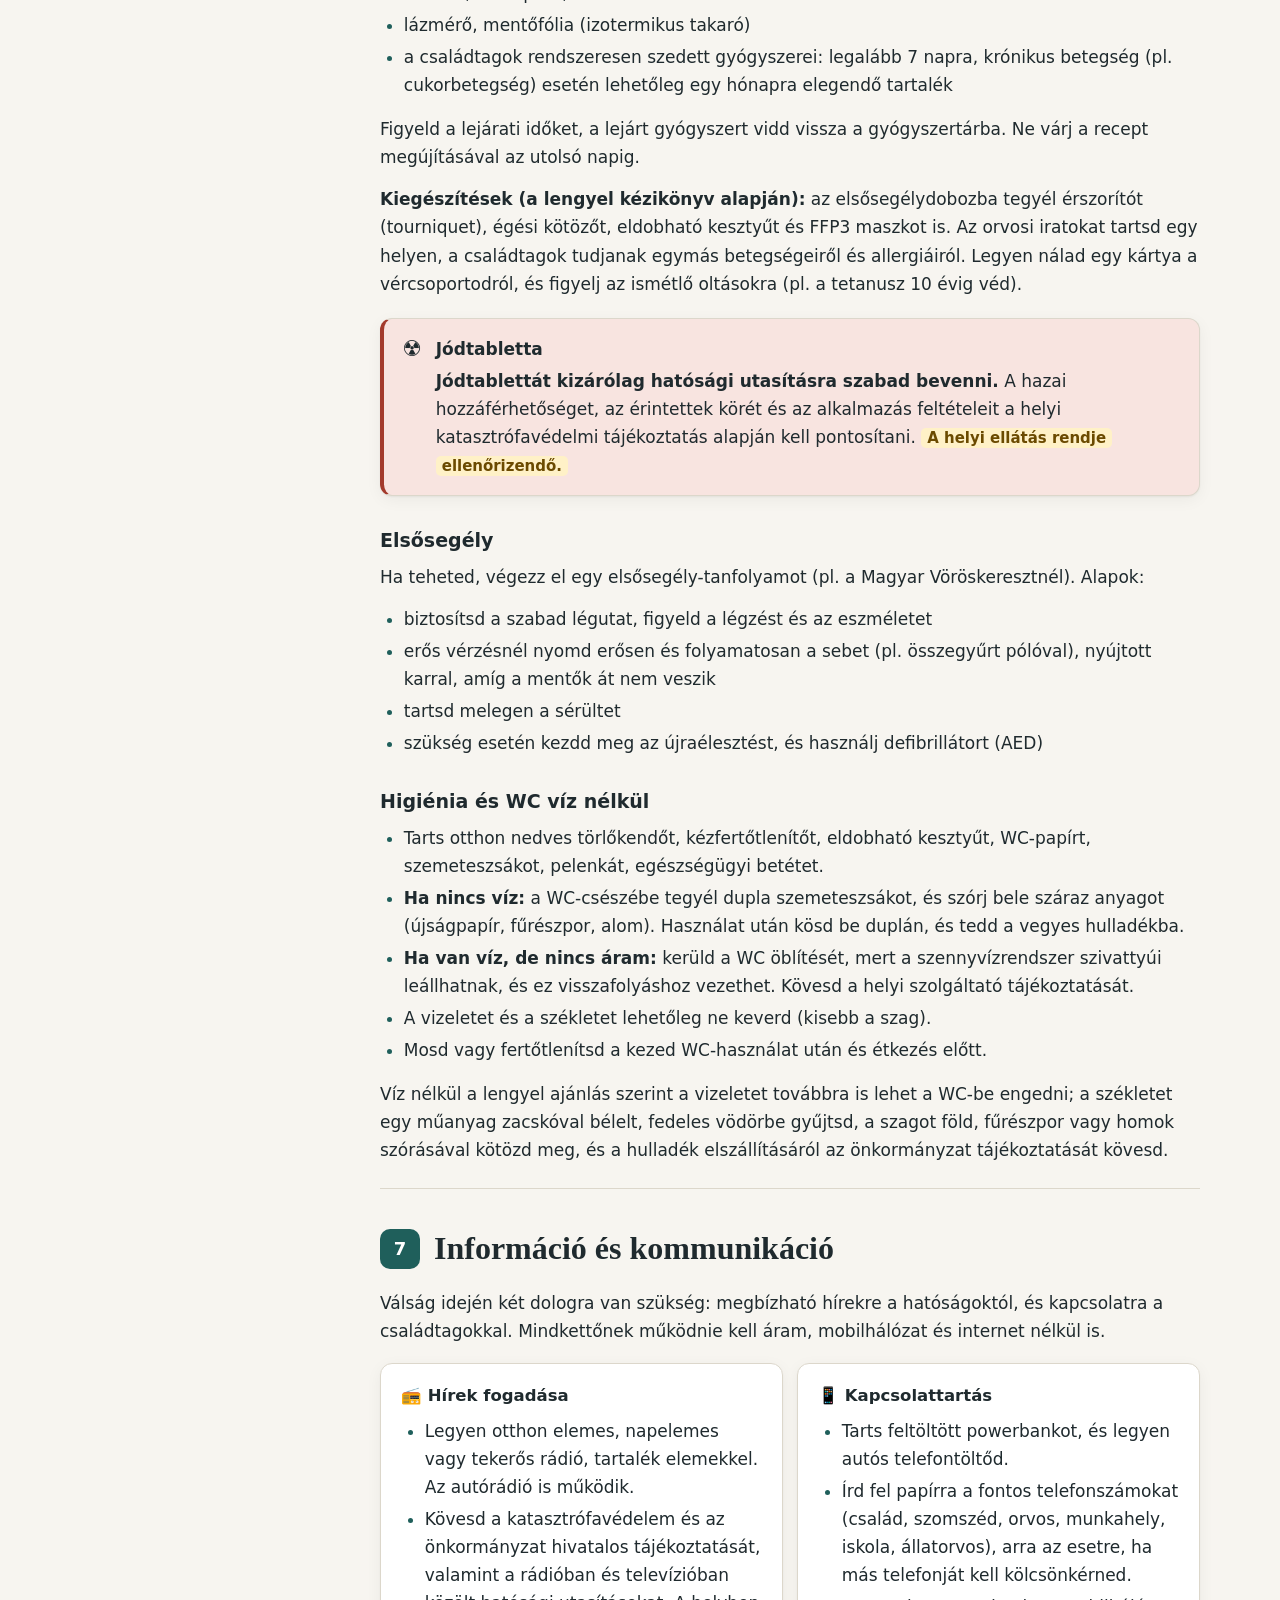
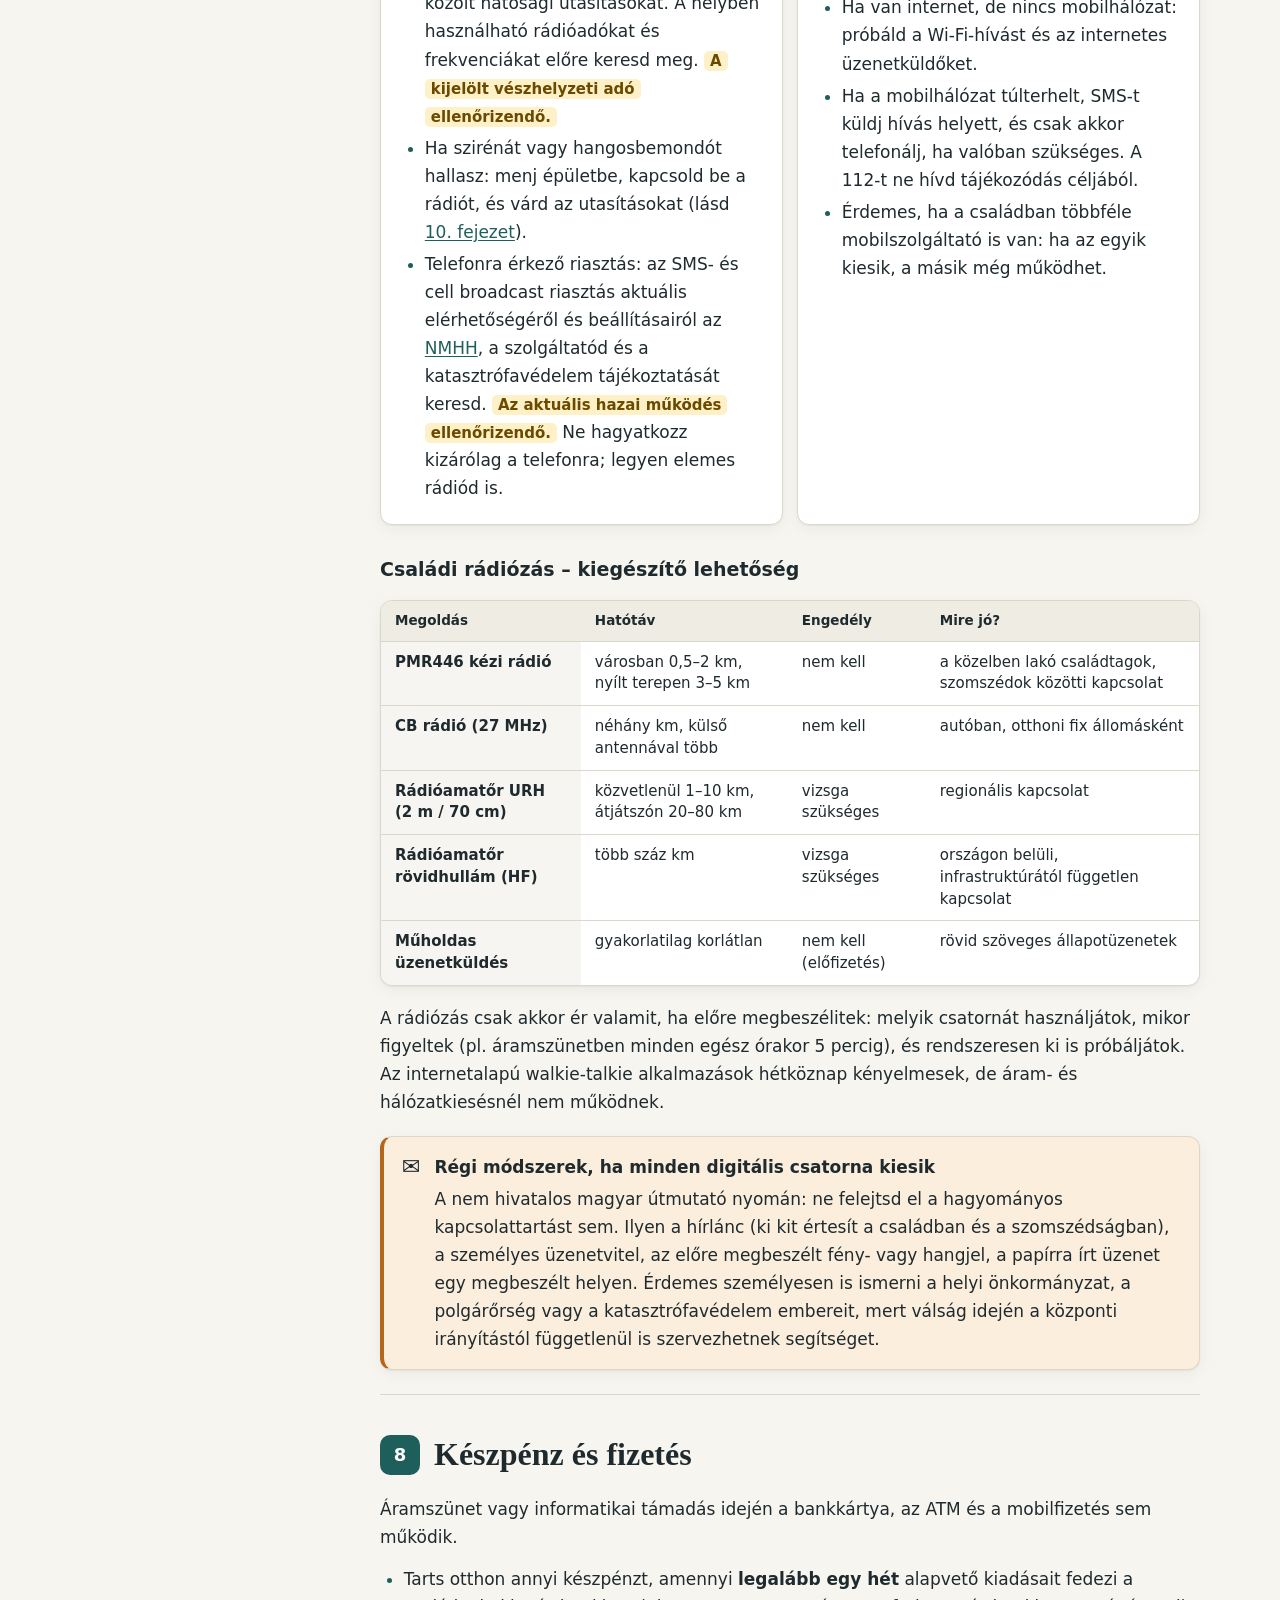
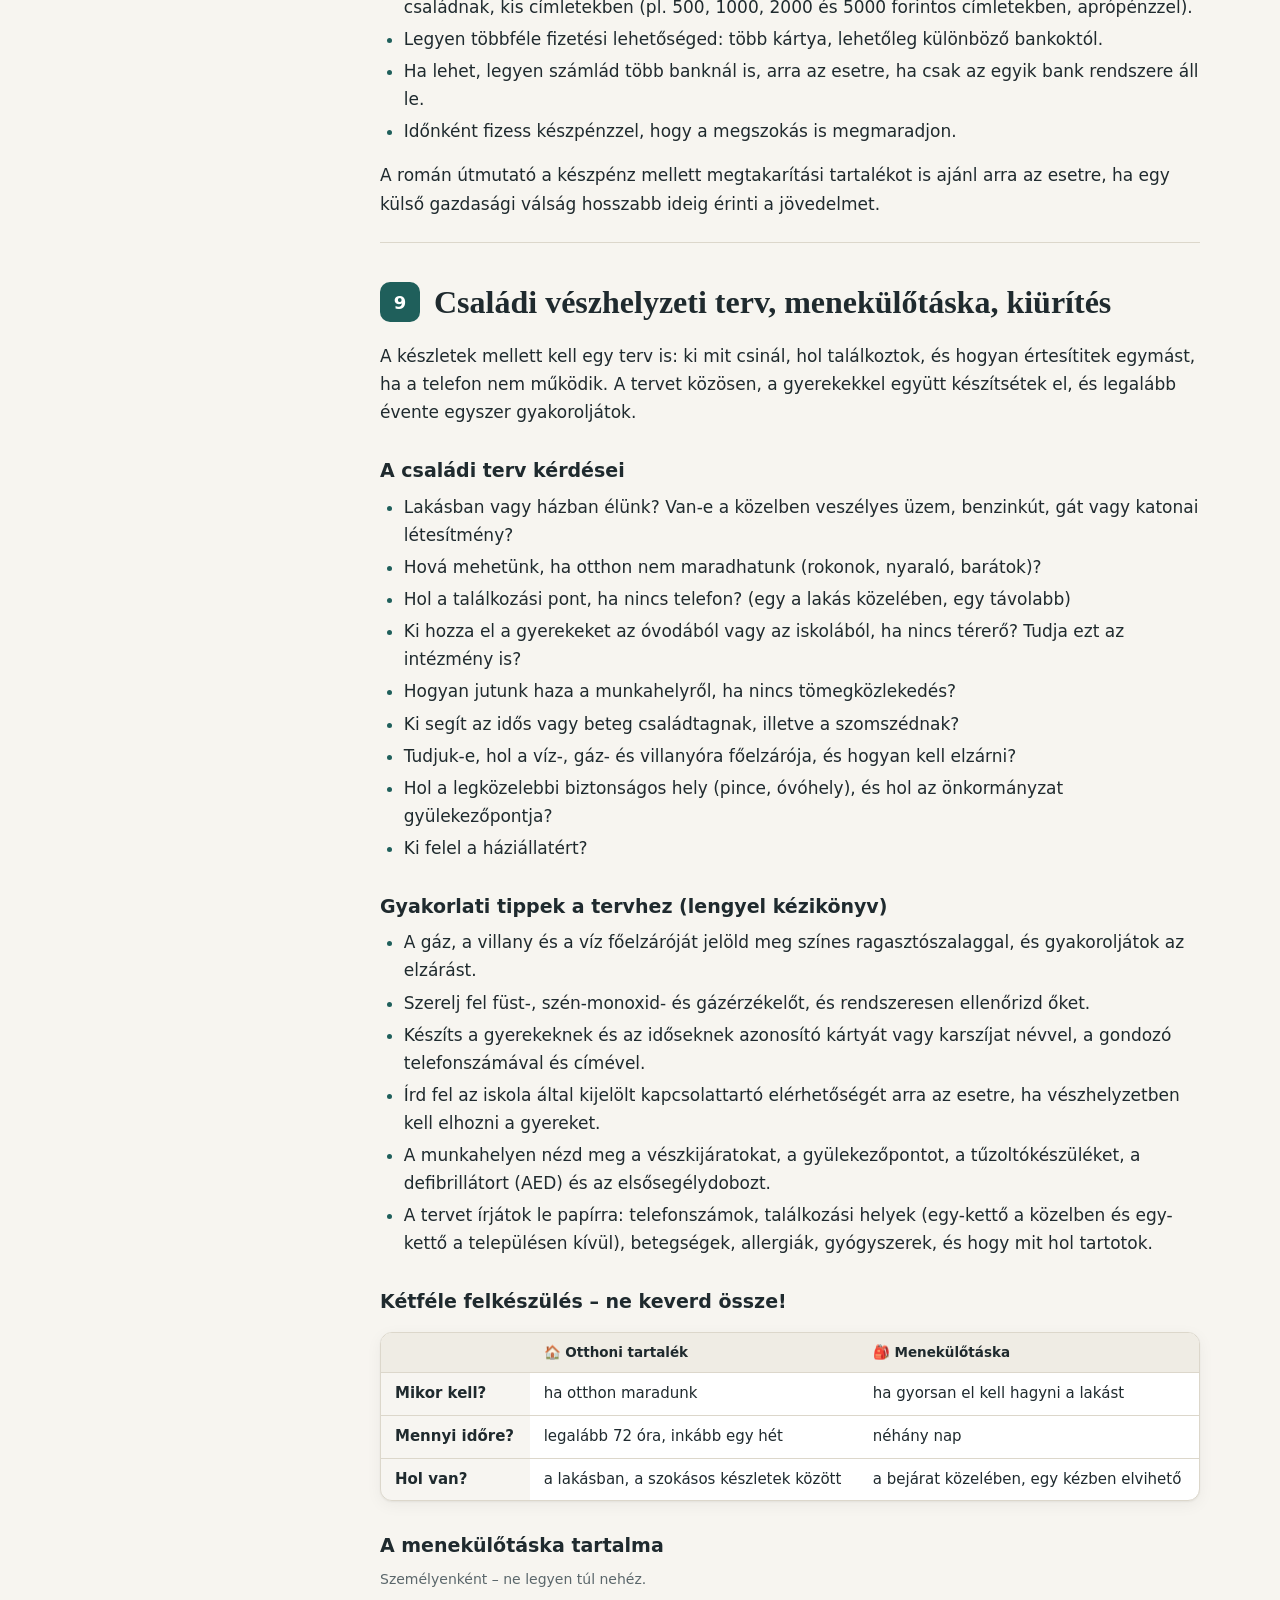
==== commit 9de3aca1: "Publish Claude's mobile PWA and link it from the handbook; correct unverified claims" ====
--- a/index.html
+++ b/index.html
@@ -69,6 +69,16 @@
   <p class="subtitle">Magyarországon adaptálható összeállítás európai polgári védelmi kiadványok alapján</p>
   <p class="meta"><time datetime="2026-11-05">2026. november 5.</time> · Madarász Csaba</p>
 
+  <div class="callout tip no-print">
+    <span class="ico" aria-hidden="true">📱</span>
+    <div>
+      <span class="title">A kézikönyv mobilalkalmazása</span>
+      <p>Gyors teendők, vízkalkulátor, ellenőrzőlisták és saját családi terv – telefonra telepíthető, offline is használható felületen.</p>
+      <p><a href="app/"><strong>Mobilalkalmazás megnyitása →</strong></a></p>
+      <p class="meta">A helyi riasztások és közműkimaradások demóadatok, nem élő értesítések.</p>
+    </div>
+  </div>
+
   <img class="hero-art" src="img/hero.svg" width="1200" height="220"
        alt="Vészhelyzeti készlet illusztráció: háttizsák, vizes palackok, konzervek, zseblámpa, elemes rádió, elsősegély-doboz, gyertya és összehajtott takaró">
 
@@ -412,7 +422,7 @@
     <span class="ico" aria-hidden="true">☢️</span>
     <div>
       <span class="title">Jódtabletta</span>
-      <p>Nukleáris baleset esetére a hatóság jódtabletta-készletet juttathat a kijelölt személyeknek (nemzetközi gyakorlatban a 40 év alattiaknak, várandósoknak és szoptatóknak). <strong>Kizárólag hatósági utasításra szabad bevenni.</strong> A készletet a hatóság készíti el és osztja ki; a hazai ajánlást és a hozzáférhetőséget az illetékes megyei katasztrófavédelmi igazgatóságnál kell megkérdezni (a paksi atomerőmű körzetében a telephelyen).</p>
+      <p><strong>Jódtablettát kizárólag hatósági utasításra szabad bevenni.</strong> A hazai hozzáférhetőséget, az érintettek körét és az alkalmazás feltételeit a helyi katasztrófavédelmi tájékoztatás alapján kell pontosítani. <span class="verify">A helyi ellátás rendje ellenőrizendő.</span></p>
     </div>
   </div>
 
@@ -446,9 +456,9 @@
       <h4>📻 Hírek fogadása</h4>
       <ul>
         <li>Legyen otthon elemes, napelemes vagy tekerős rádió, tartalék elemekkel. Az autórádió is működik.</li>
-        <li>Hivatalos vészhelyzeti tájékoztatás: a közszolgálati rádió (Kossuth Rádió) és televízió, a katasztrófavédelem (katasztrofavedelem.hu), a helyi önkormányzat és a polgári védelmi szervek csatornái. Magyarországon nincs egyetlen „kijelölt vészhelyzeti adó”: a tájékoztatás több csatornán, párhuzamosan érkezik.</li>
+        <li>Kövesd a katasztrófavédelem és az önkormányzat hivatalos tájékoztatását, valamint a rádióban és televízióban közölt hatósági utasításokat. A helyben használható rádióadókat és frekvenciákat előre keresd meg. <span class="verify">A kijelölt vészhelyzeti adó ellenőrizendő.</span></li>
         <li>Ha szirénát vagy hangosbemondót hallasz: menj épületbe, kapcsold be a rádiót, és várd az utasításokat (lásd <a href="#riasztas">10. fejezet</a>).</li>
-        <li>Telefonra érkező riasztás: a cellaalapú (cell broadcast) védelmi riasztás hazánkban még tesztüzemben sincs – a <a href="https://nmhh.hu" target="_blank" rel="noopener">Nemzeti Média- és Hírközlési Hatóság</a> végrehajtási rendeleteire épül. Amíg nincs ilyen szolgáltatás, a rádió, a televízió és az önkormányzat a megbízható forrás; a telefonodra érkező üzenetet olvasd el figyelmesen.</li>
+        <li>Telefonra érkező riasztás: az SMS- és cell broadcast riasztás aktuális elérhetőségéről és beállításairól az <a href="https://nmhh.hu" target="_blank" rel="noopener">NMHH</a>, a szolgáltatód és a katasztrófavédelem tájékoztatását keresd. <span class="verify">Az aktuális hazai működés ellenőrizendő.</span> Ne hagyatkozz kizárólag a telefonra; legyen elemes rádiód is.</li>
       </ul>
     </div>
     <div class="card">
@@ -572,7 +582,7 @@
       <li><strong>piros</strong> – orvosi segítség kell;</li>
       <li><strong>kék</strong> – élelem és víz kell.</li>
     </ul>
-    <p>Magyarországon ez a jelzésrendszer nem hivatalos: ha kiszáradt kúton ilyen színes ruhadarabot látsz, az magánkezdeményezés, és nem feltétlenül egyezik a hatóság utasításával. Kiürítésnél a hatóság rendelete a mérvadó.</p>
+    <p>A fenti lengyel példát ne tekintsd magyar hatósági jelzésrendszernek. Segítségkéréskor egyértelműen jelezd, mire van szükséged, és kövesd a mentést végzők utasításait.</p>
   </div>
 
   <h3>Ha a hatóság kiürítést rendel el</h3>
@@ -618,7 +628,7 @@
         <tr><th scope="row">Katasztrófariadó</th><td>kb. 2 percig tartó, váltakozó hangmagasságú szirénahang, hangos bemondással</td></tr>
         <tr><th scope="row">Veszély elmúlt</th><td>kétszer fél percig tartó egyenletes szirénázás, félperces szünettel</td></tr>
         <tr><th scope="row">Próbák</th><td>minden hónap első hétfőjén 11 órakor, évente kétszer hangos üzemben, egyébként csökkentett („morgató”) üzemben. Próbánál elhangzik a „Figyelem, ez próba” szöveg; valódi riasztásnál nem.</td></tr>
-        <tr><th scope="row">Légiriadó / légiriadó vége</th><td>Magyarországon nincs külön „légiriadó": a polgári védelmi szervek riasztója (MoLaRi) és a katasztrófavédelmi teszt-rákordulás együtt jelzi a próbát. A rádióban a „Figyelem, ez próba” szöveget próbánál hallhatod, valódi riasztásnál nem.</td></tr>
+        <tr><th scope="row">Légiriadó / légiriadó vége</th><td><span class="verify">A hazai jelzés és a helyi riasztási rend hivatalos forrásból pontosítandó.</span> Ne feltételezd, hogy egy sziréna csak próba: keresd a hatósági tájékoztatást, és kövesd az utasításokat.</td></tr>
       </tbody>
     </table>
   </div>
@@ -1337,7 +1347,7 @@
 
 <footer class="site-footer">
   <p><strong>Felkészülés vészhelyzetekre – családi és közösségi kézikönyv.</strong> Nem hivatalos összeállítás európai polgári védelmi kiadványok alapján. Életveszély esetén hívd a <a href="tel:112">112</a>-t, és mindig a hatóságok utasításait kövesd.</p>
-  <p>A magyarországi adatok hivatalos forrásból származnak; ahol nincs nyilvános adat, ott a hatóság megkeresése szükséges – a <a href="#adaptacio">15. fejezet</a> felsorolja, melyik ponthoz kitől kérdezz. Az oldal nem használ sütiket és nem követ; a kipipált listák csak a böngésződben tárolódnak.</p>
+  <p>A kézikönyv hivatalos és másodlagos forrásokat is használ. Az ellenőrizendő jelölések nyitott kérdéseket mutatnak; a <a href="#adaptacio">15. fejezet</a> segít a helyi tájékozódásban. A kipipált listák csak a böngésződben tárolódnak.</p>
 </footer>
 
     </div>
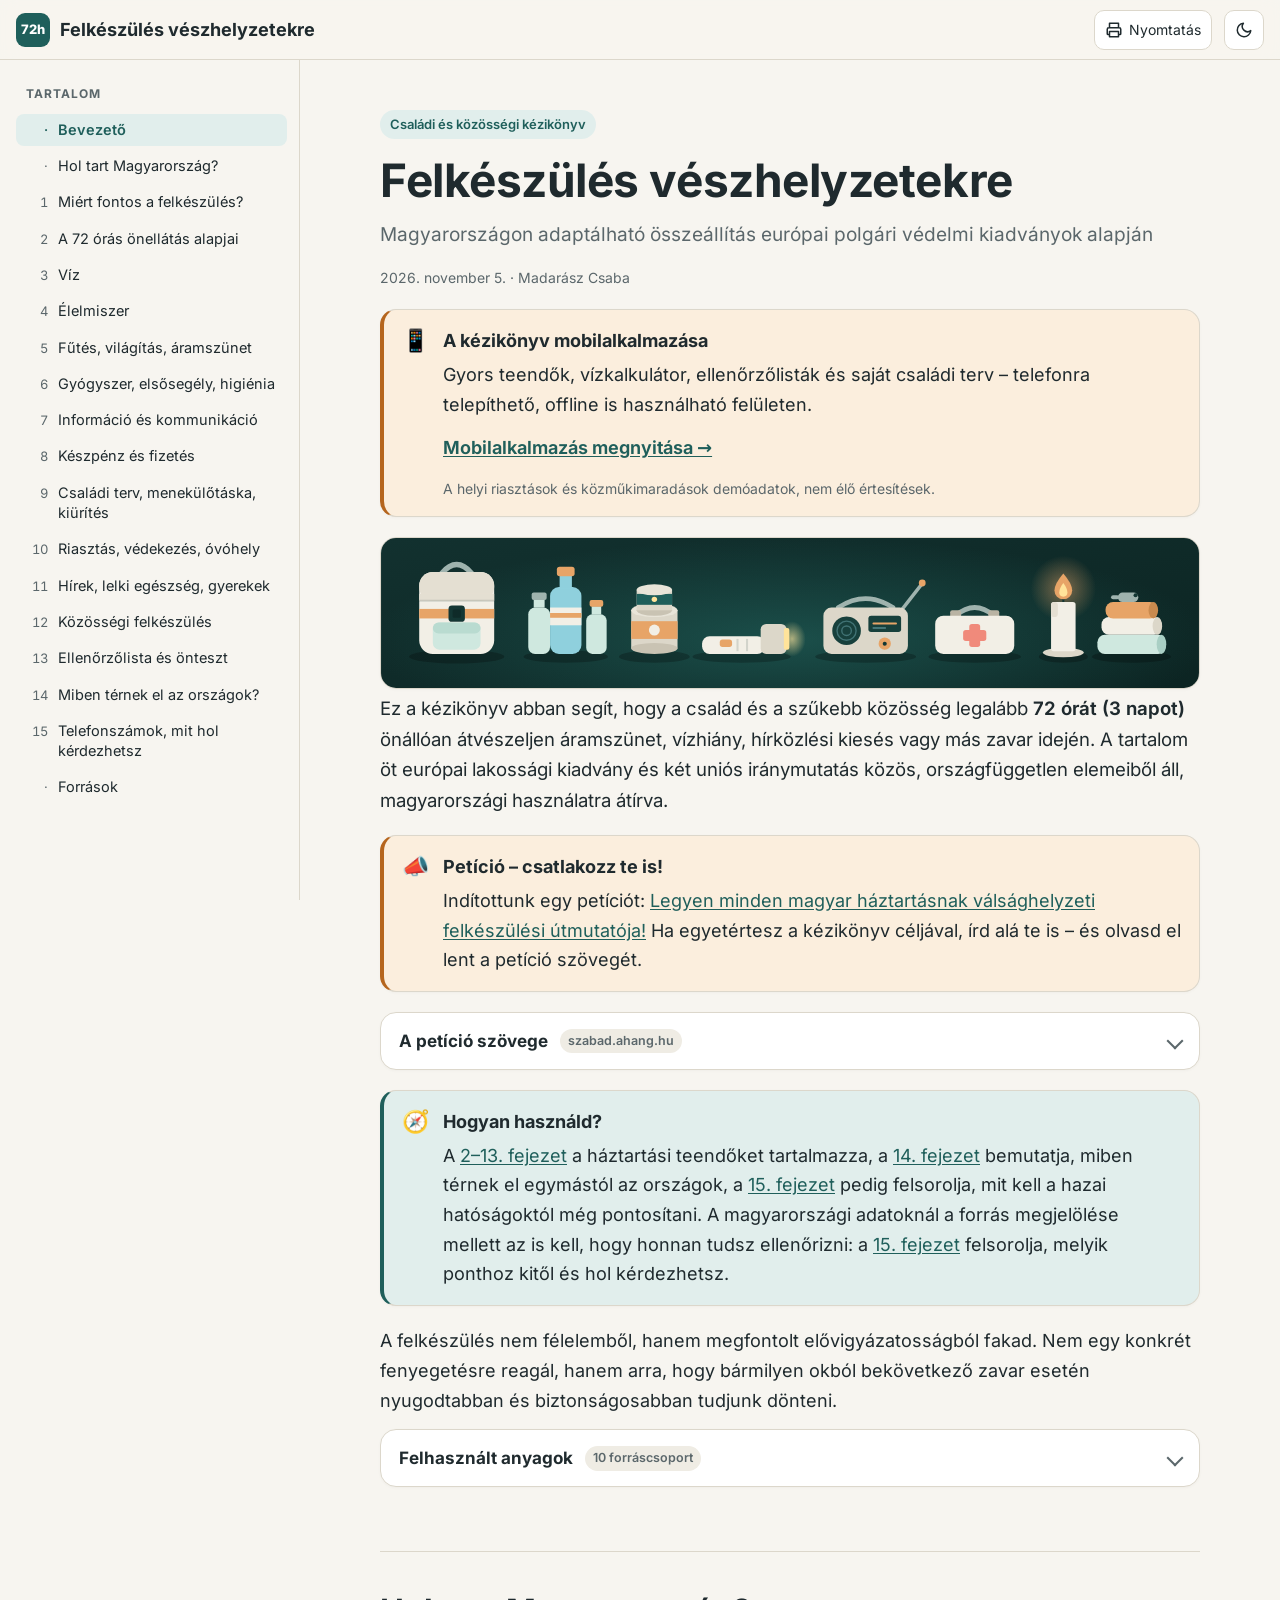
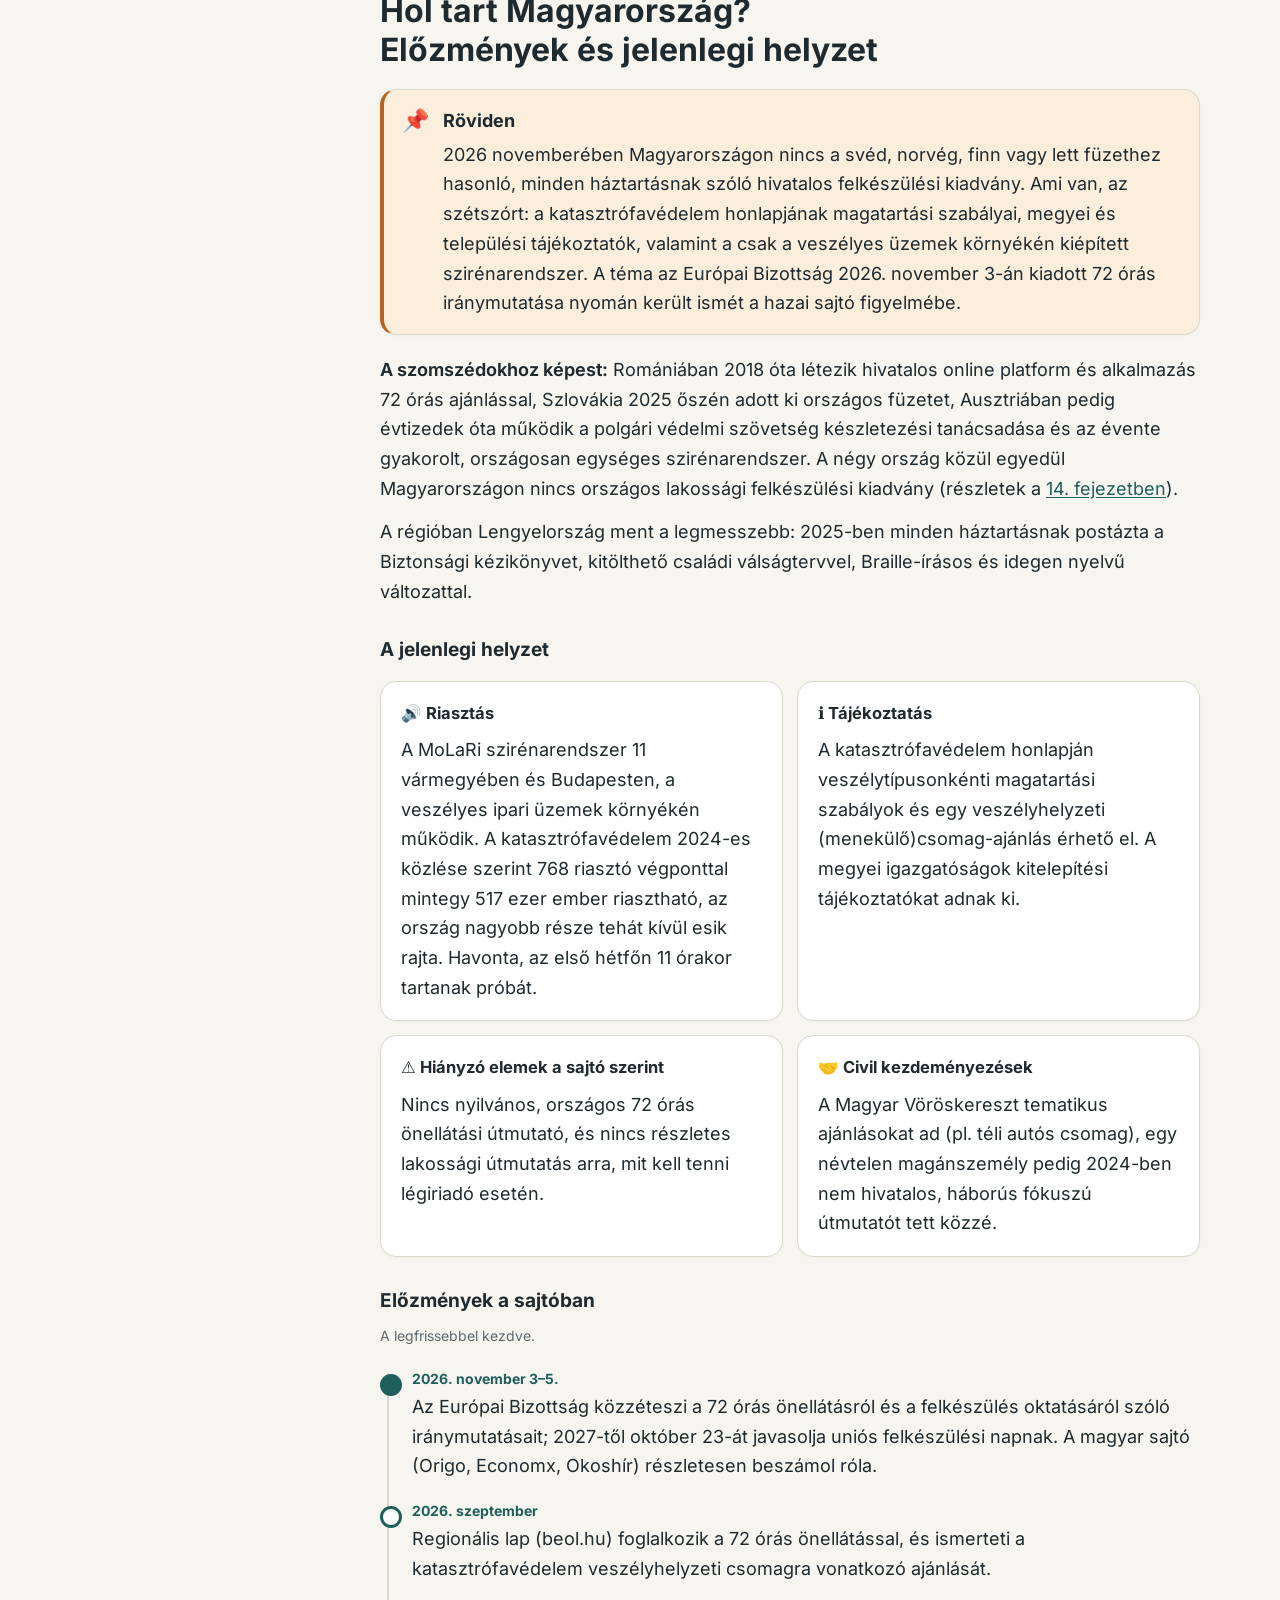
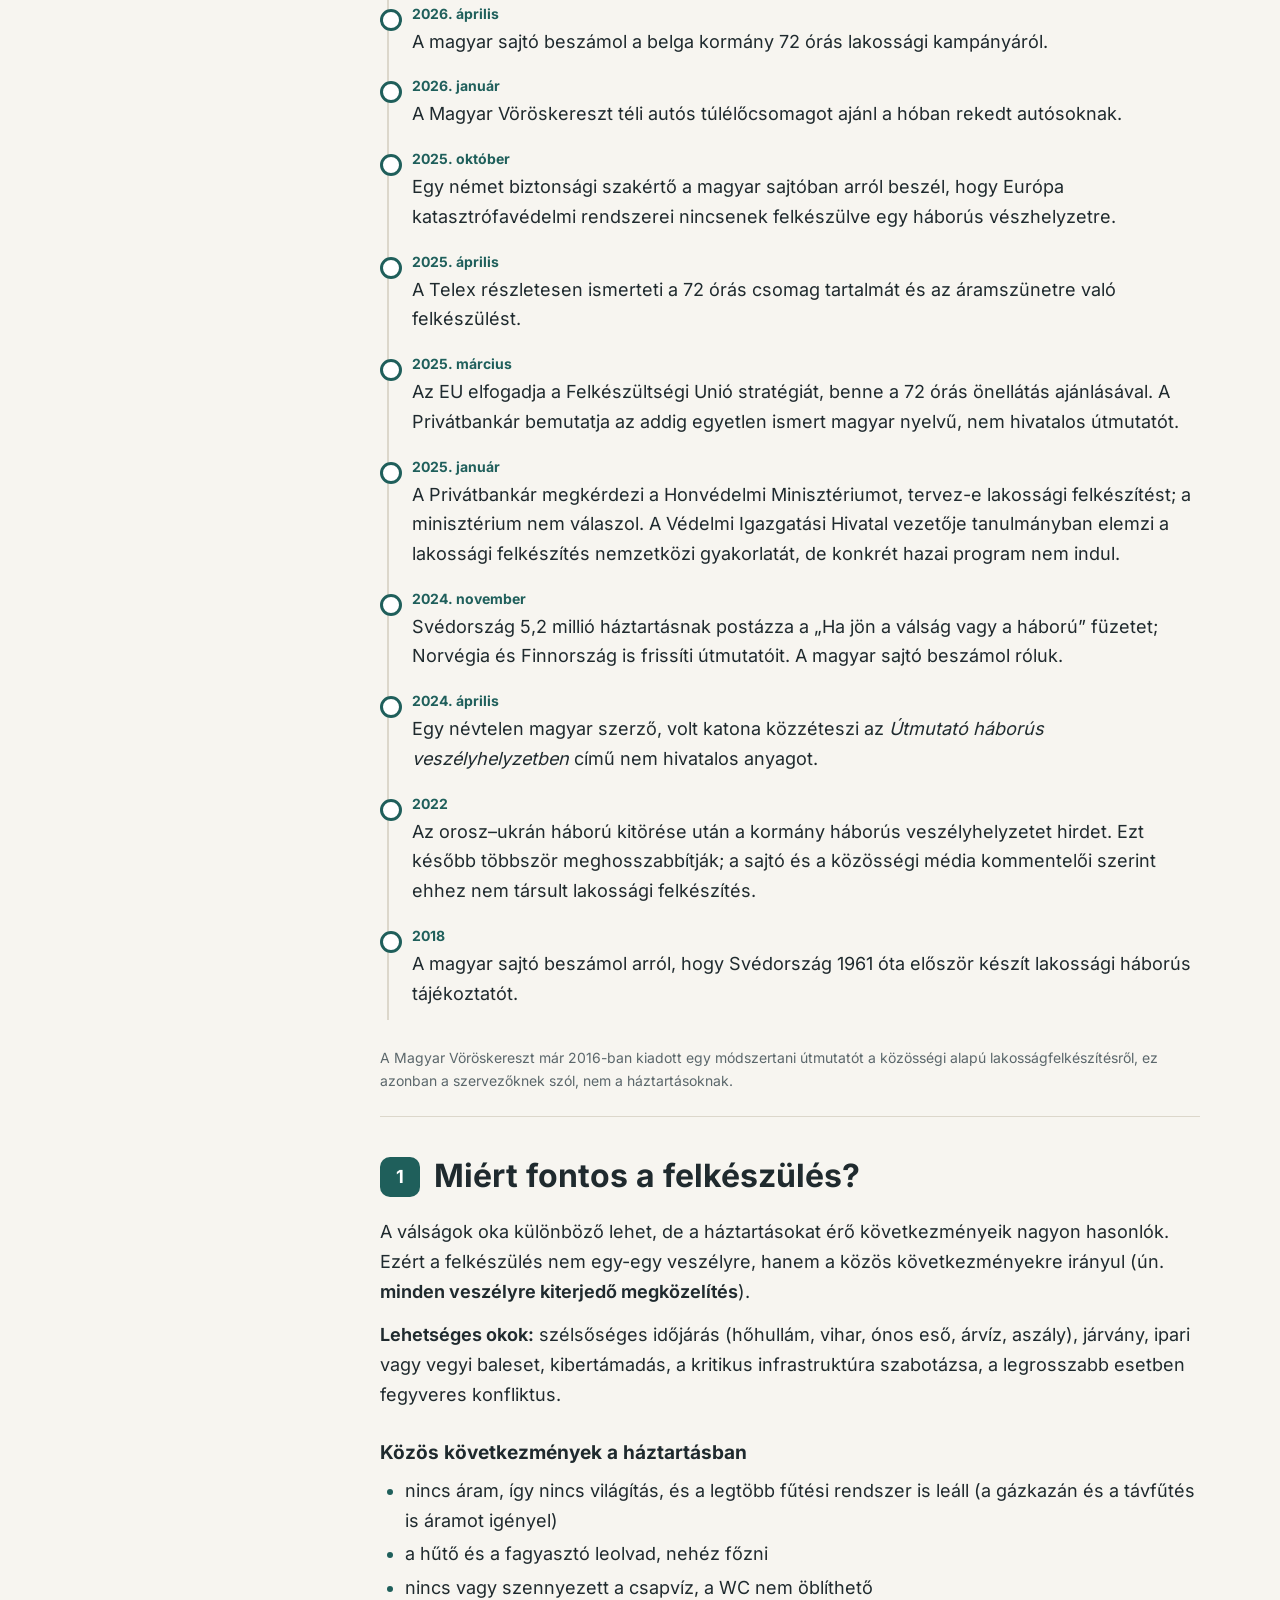
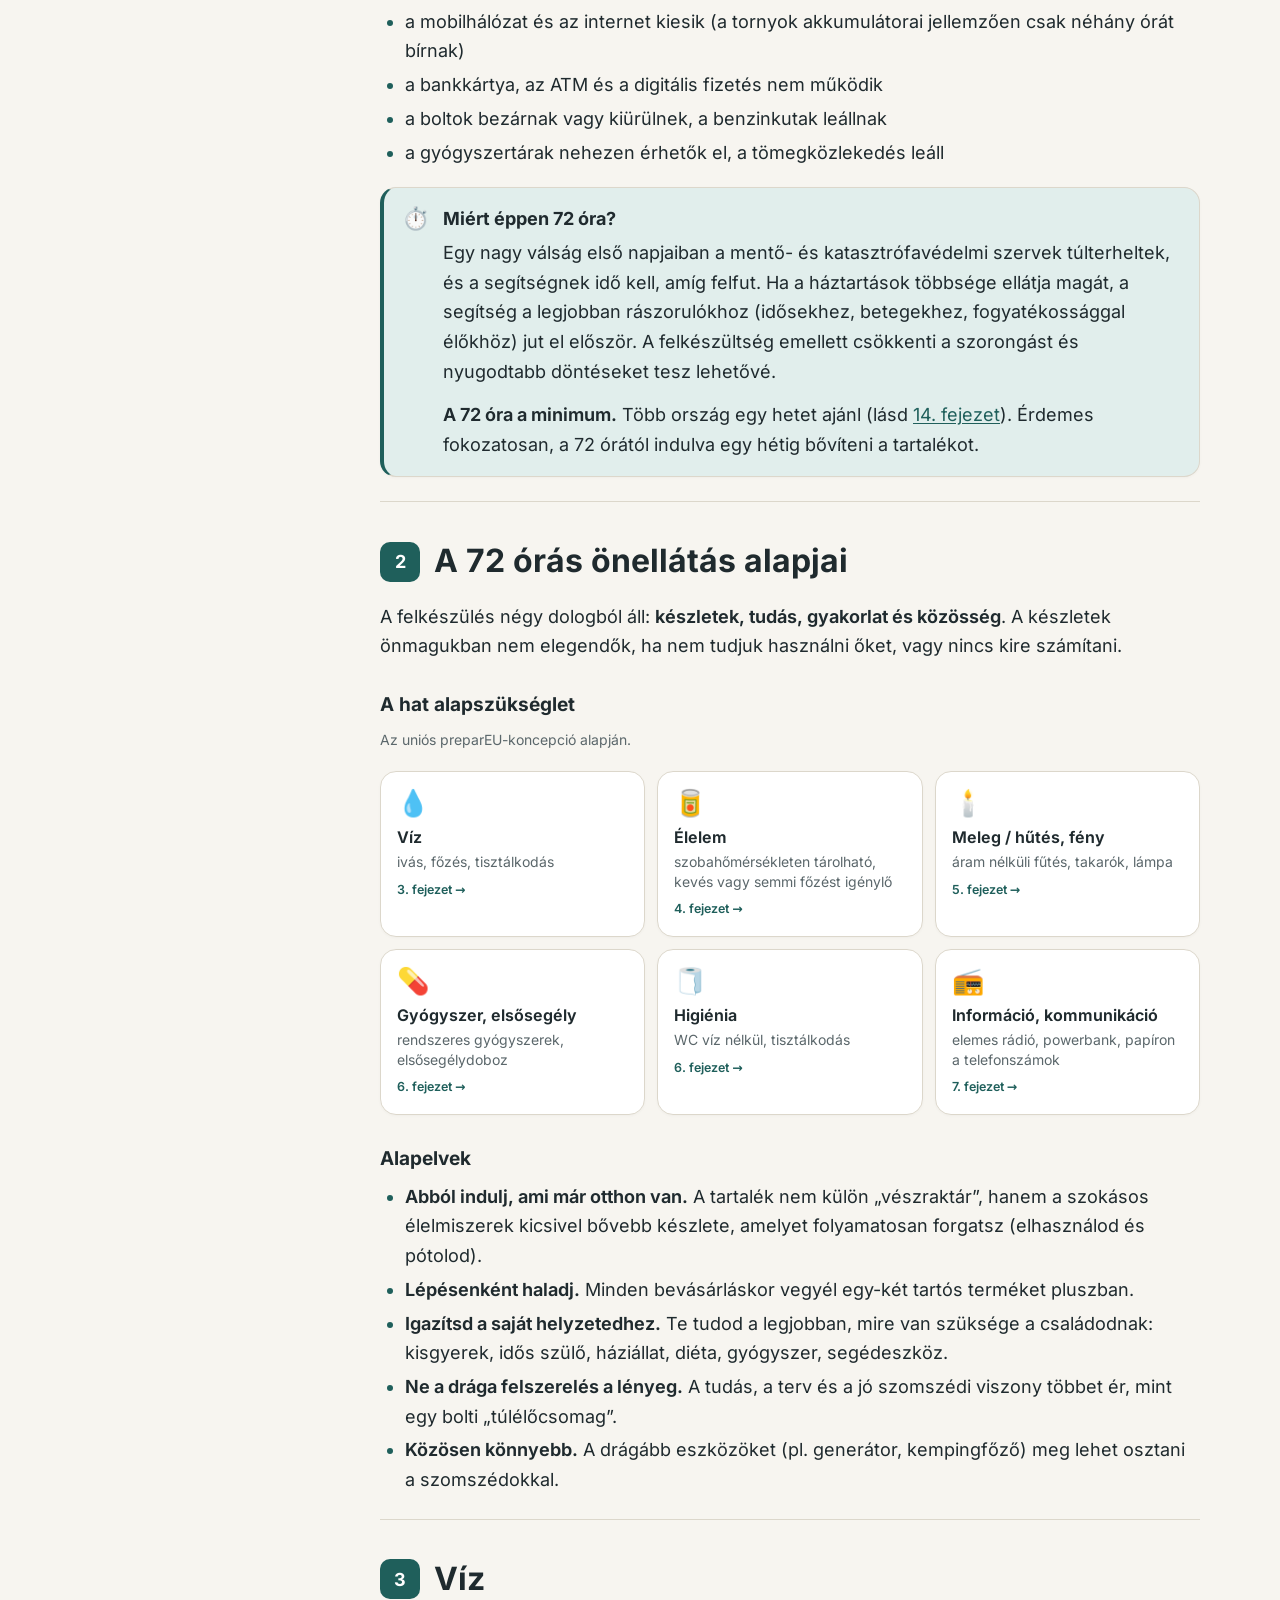
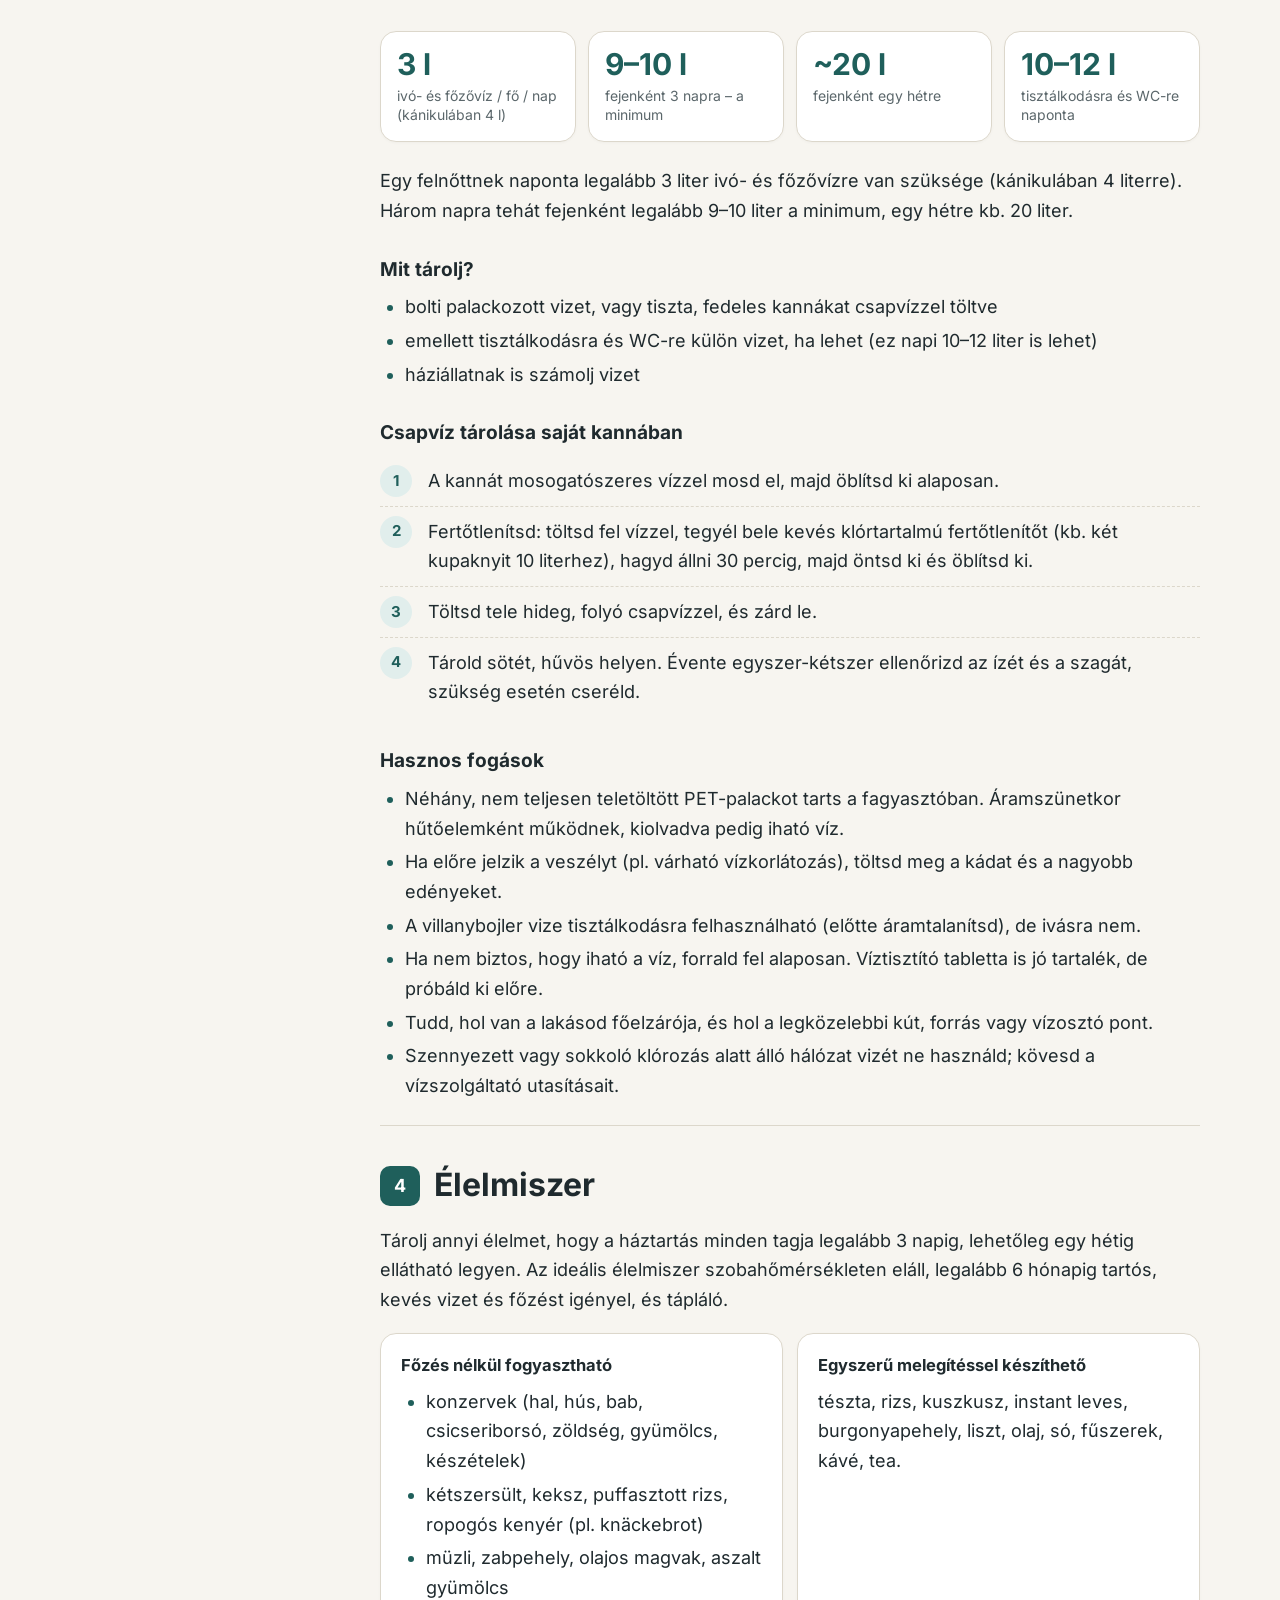
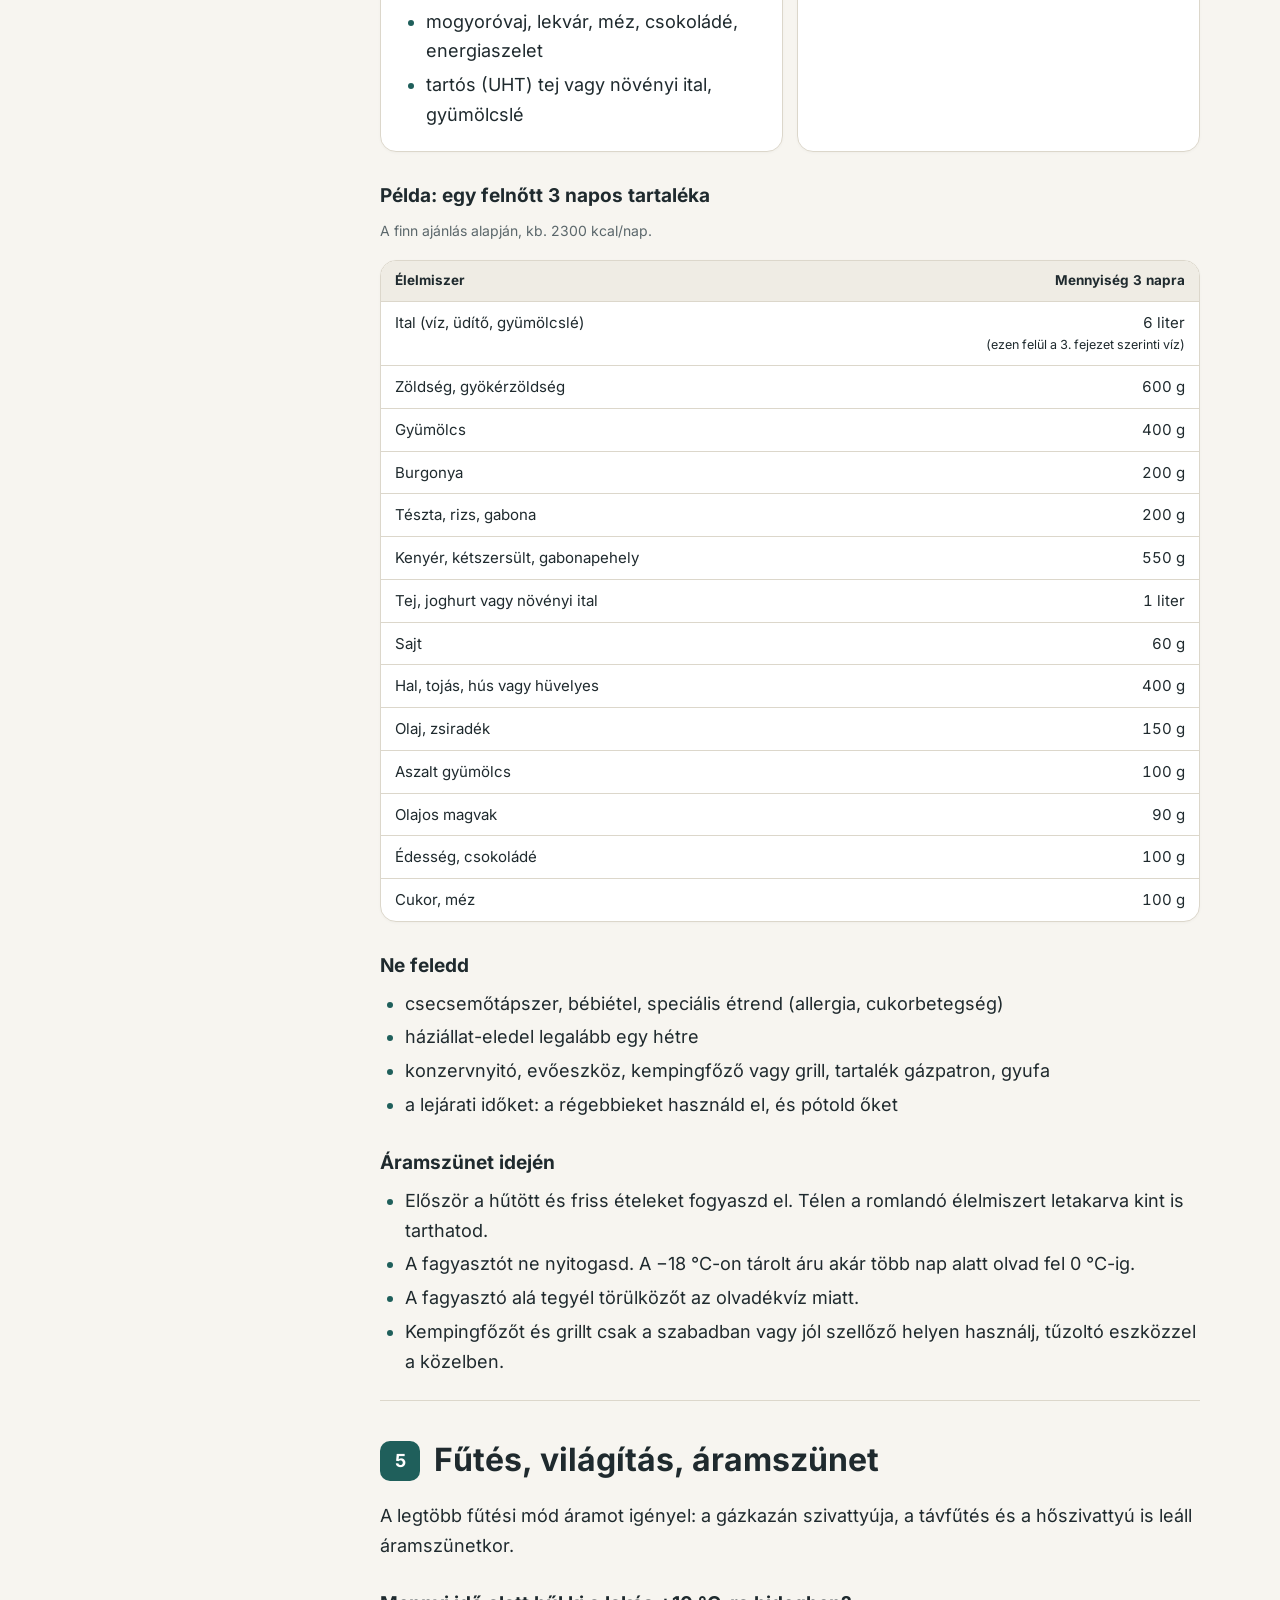
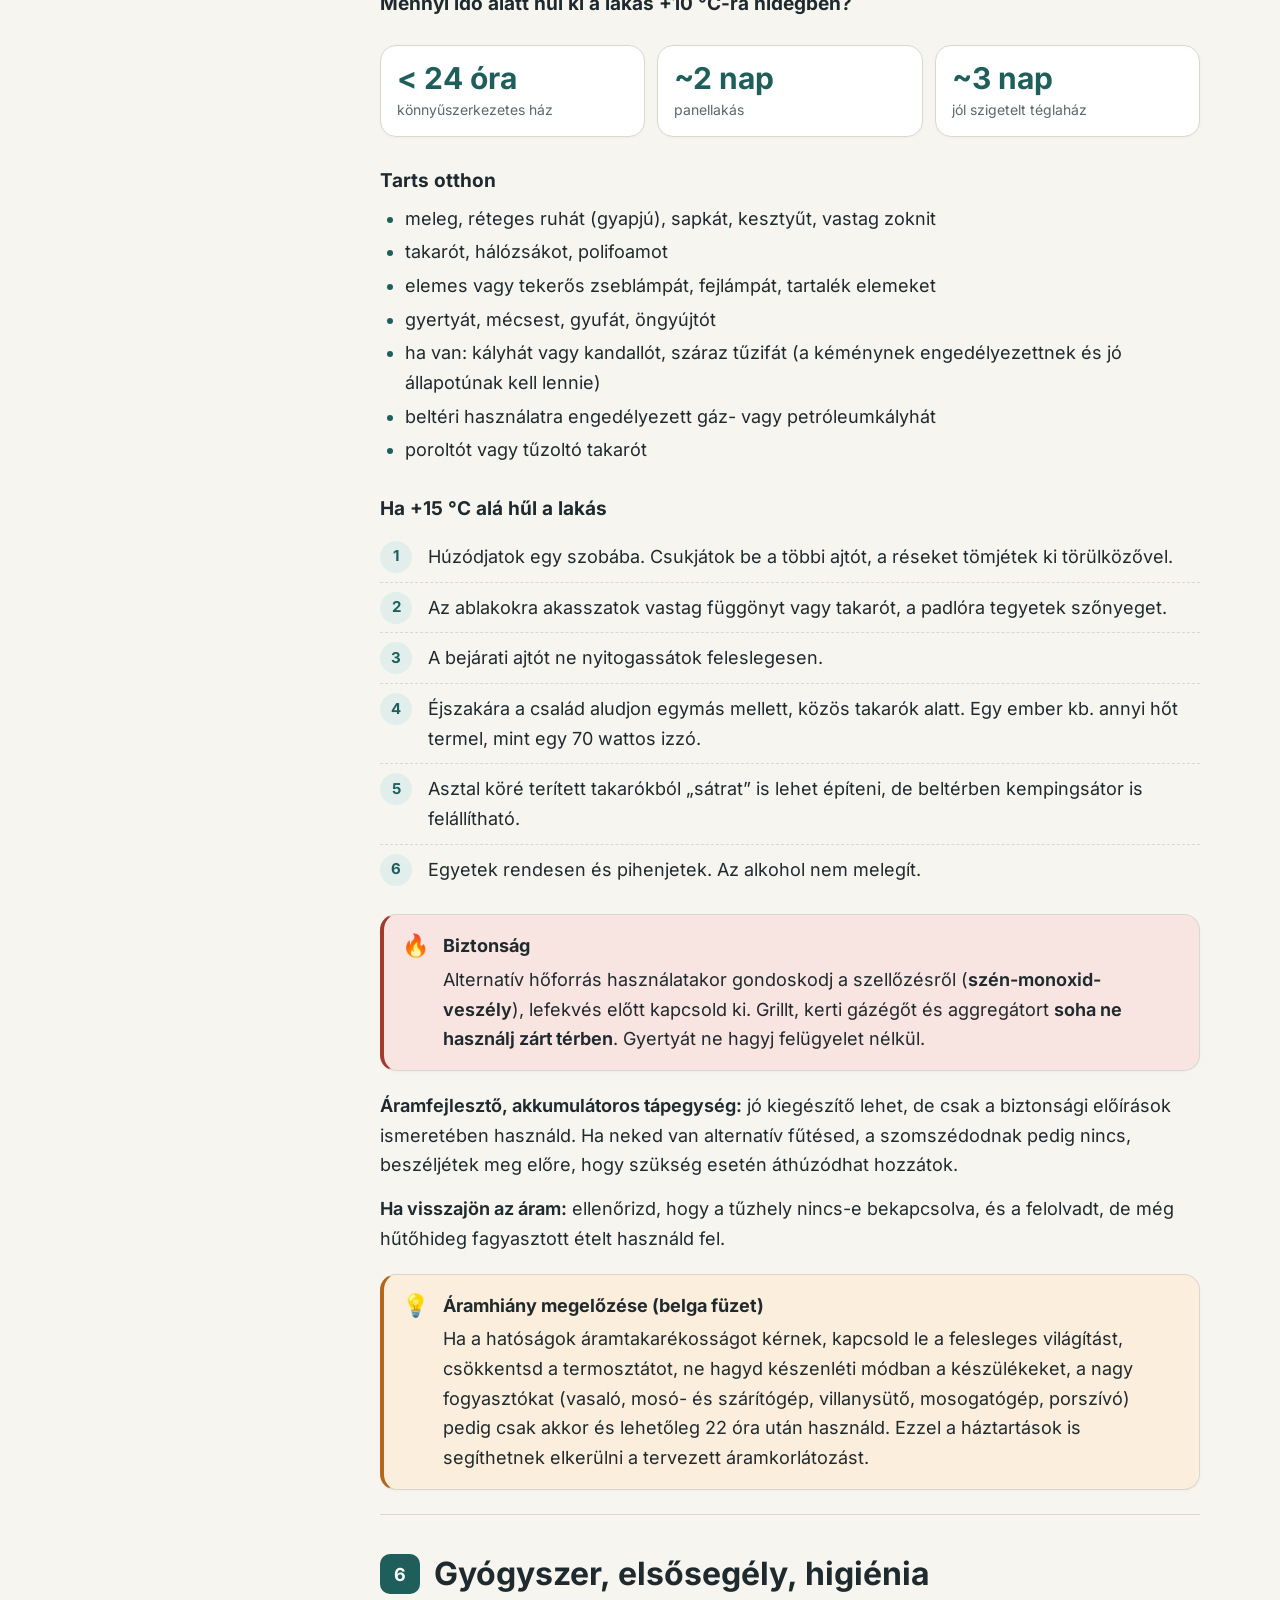
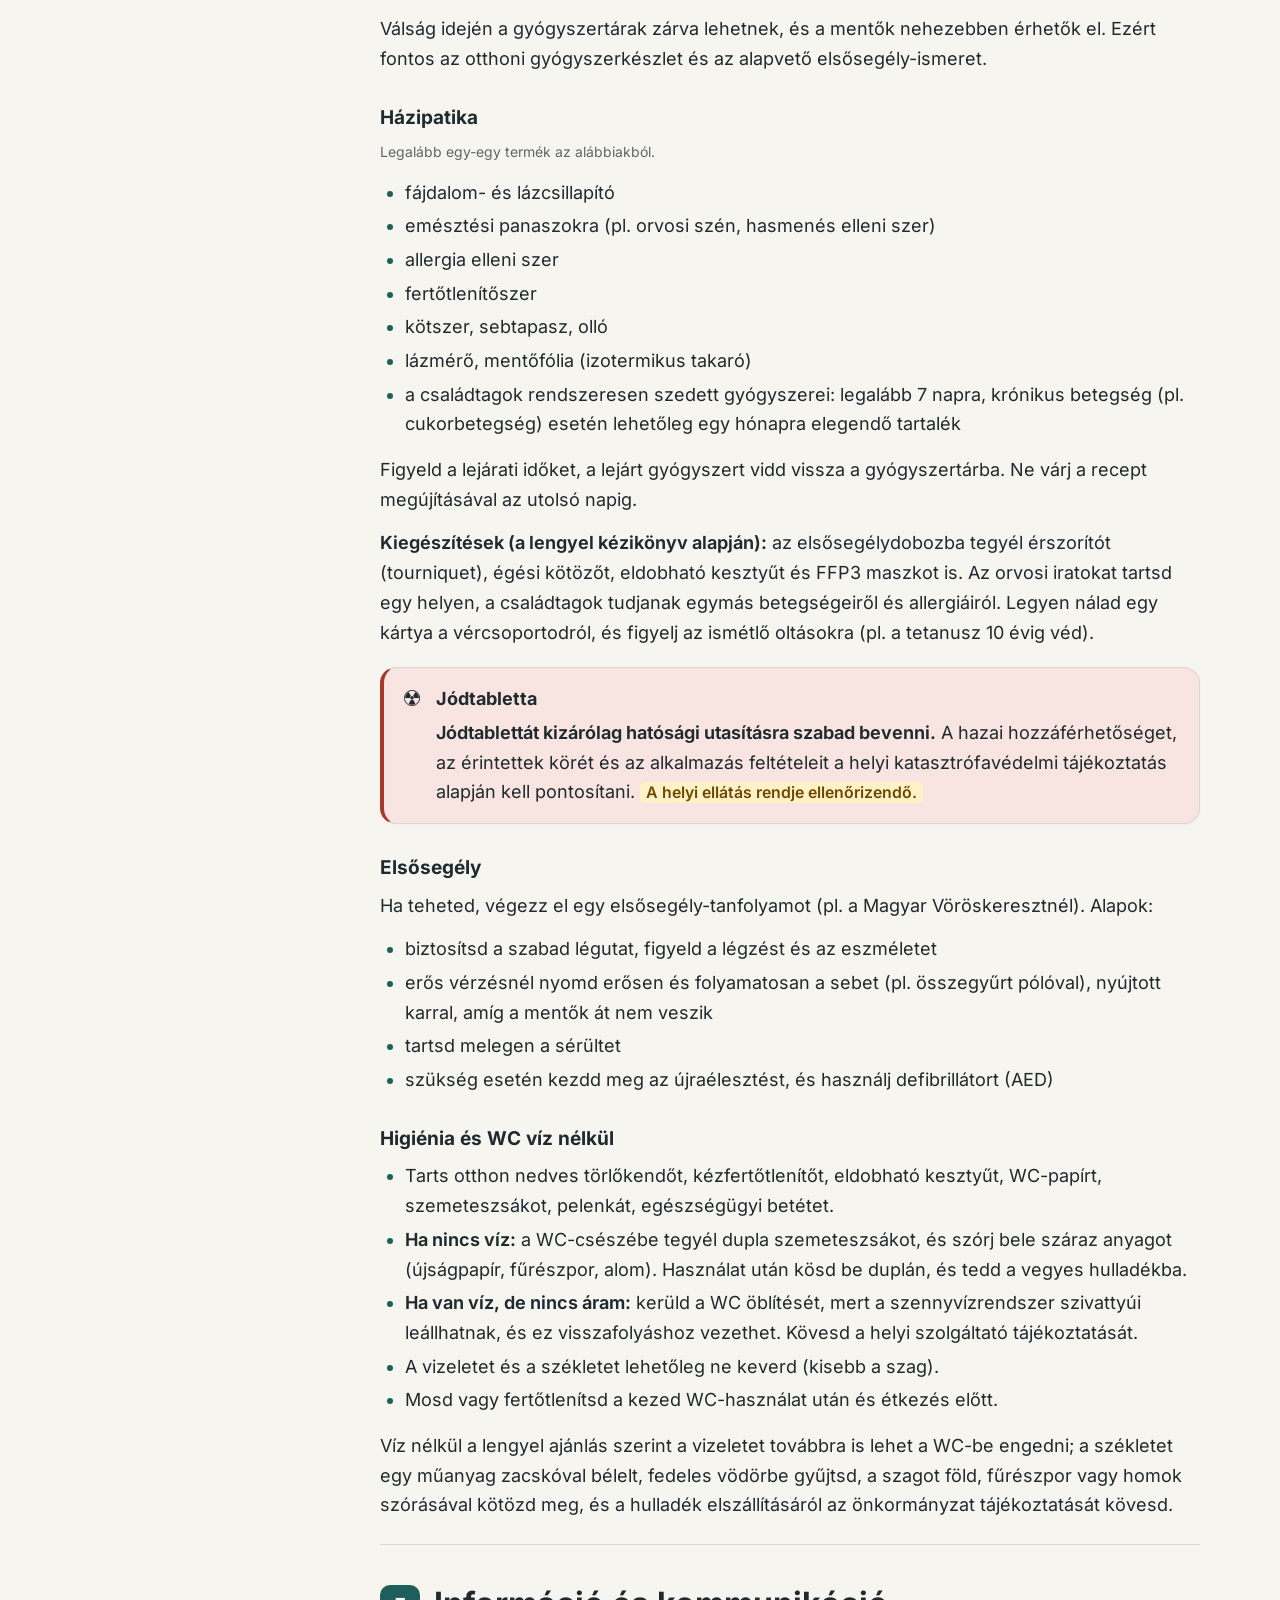
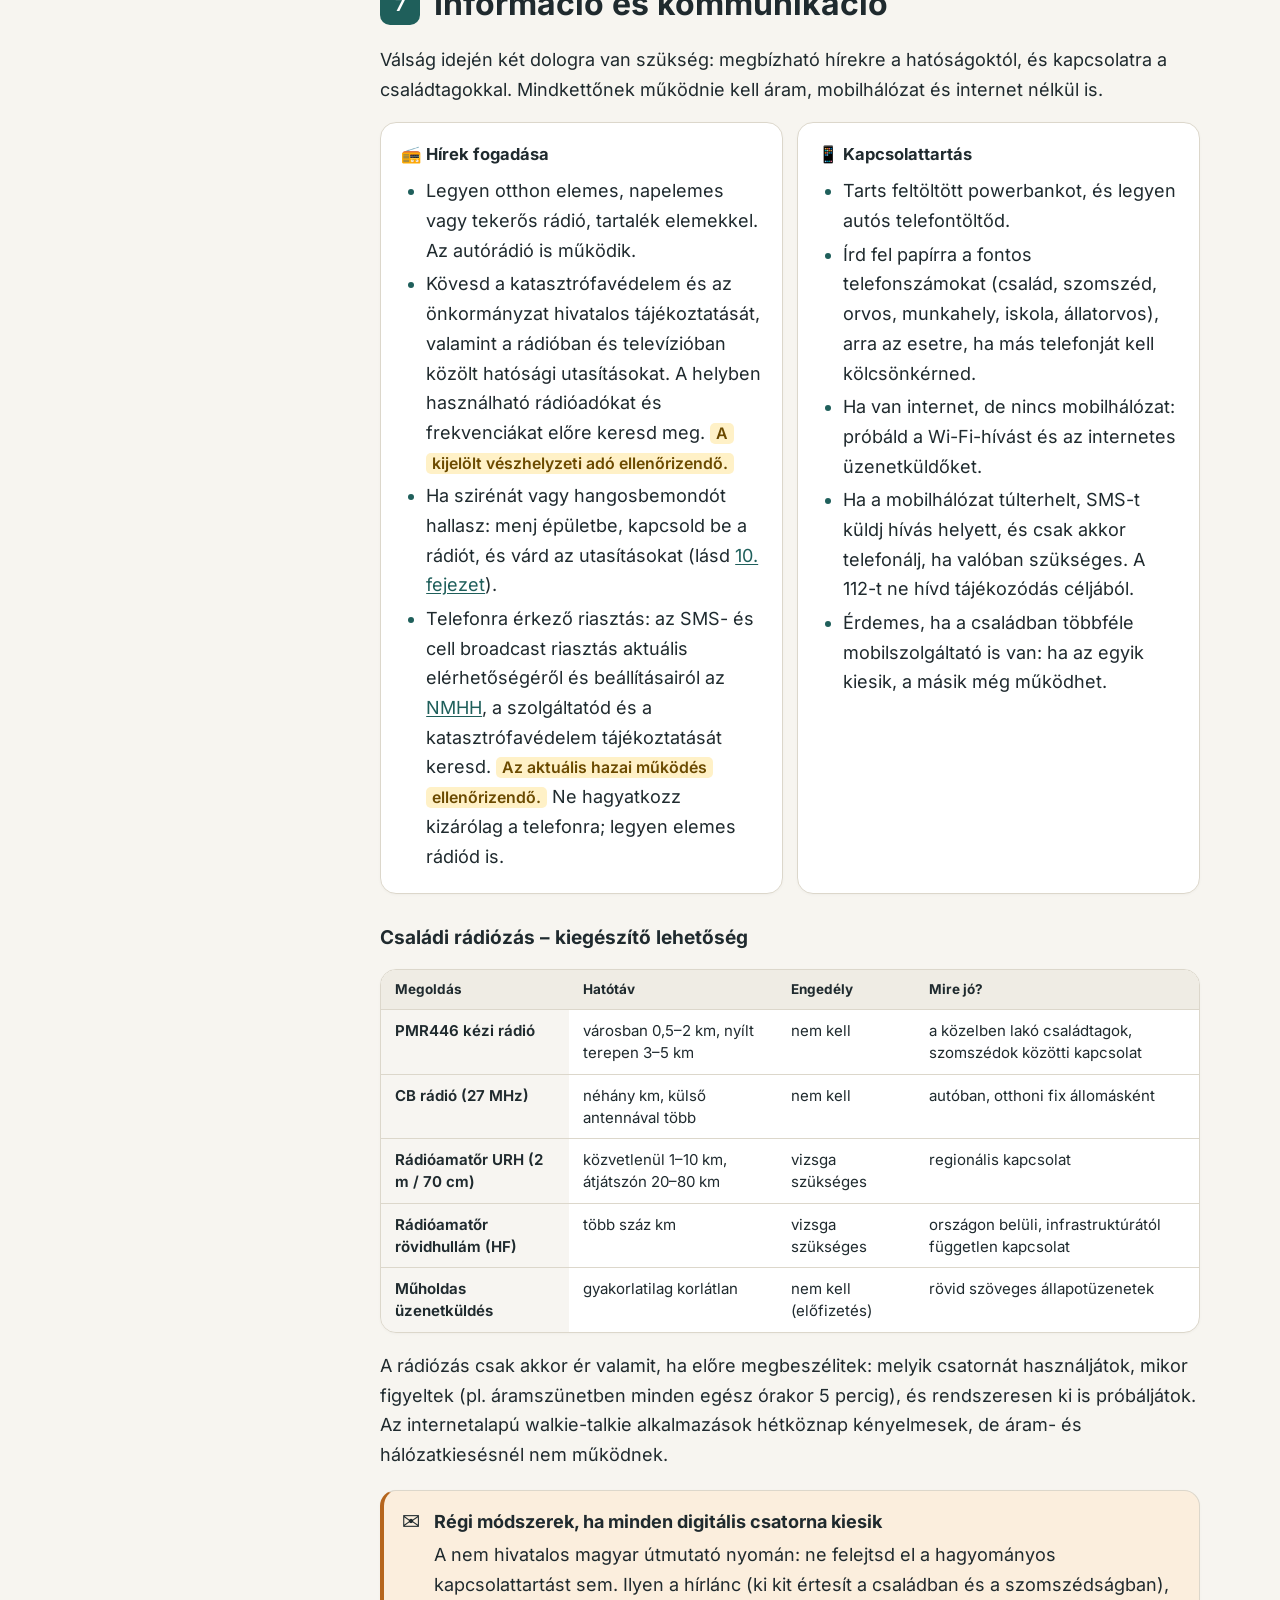
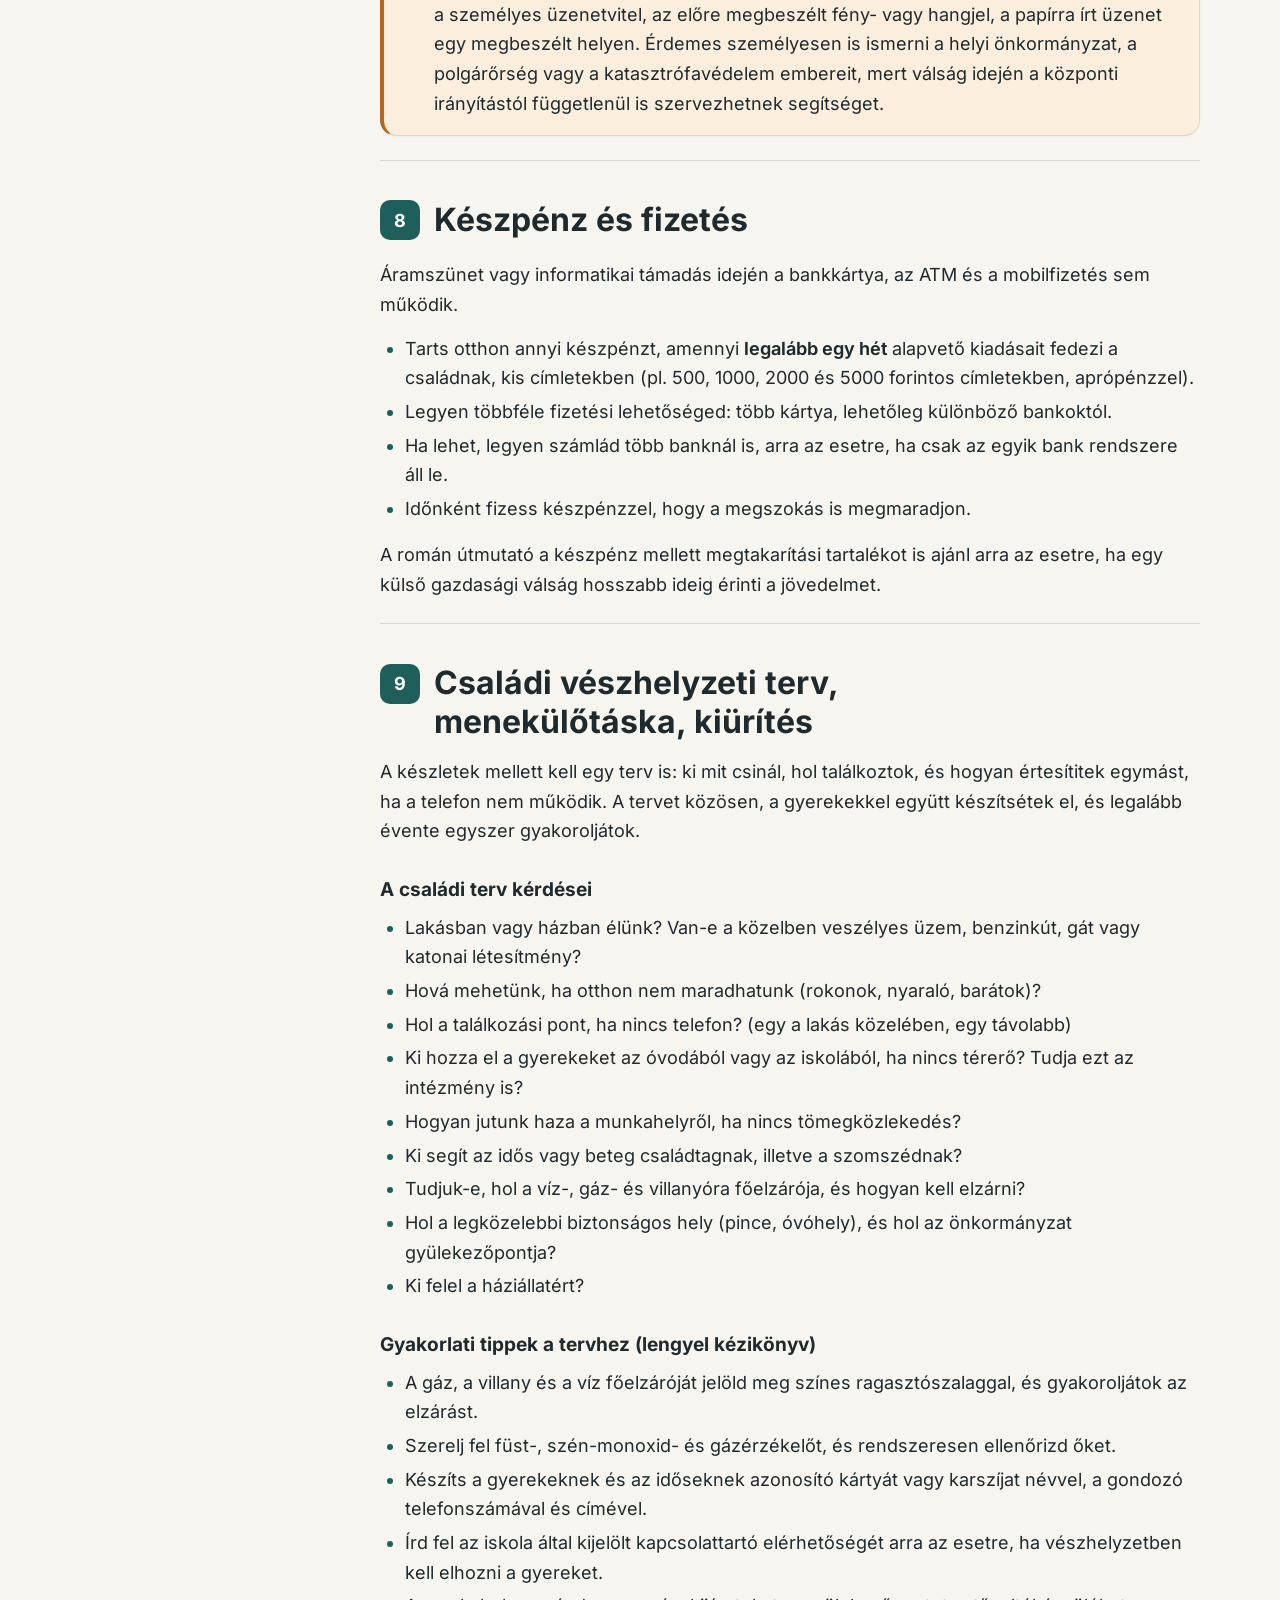
==== commit 7d3043a6: "Refine app and handbook typography with local Inter and calmer mobile UI" ====
--- a/index.html
+++ b/index.html
@@ -12,6 +12,7 @@
 <meta name="theme-color" content="#1f5f5b">
 <link rel="icon" href="data:image/svg+xml,%3Csvg xmlns='http://www.w3.org/2000/svg' viewBox='0 0 64 64'%3E%3Crect width='64' height='64' rx='14' fill='%231f5f5b'/%3E%3Ctext x='32' y='42' font-family='Arial' font-weight='700' font-size='26' text-anchor='middle' fill='white'%3E72%3C/text%3E%3C/svg%3E">
 <script>try{var t=localStorage.getItem("kh-theme");if(t)document.documentElement.setAttribute("data-theme",t);}catch(e){}</script>
+<link rel="stylesheet" href="assets/fonts.css">
 <link rel="stylesheet" href="style.css">
 </head>
 <body>
--- a/assets/fonts.css
+++ b/assets/fonts.css
@@ -0,0 +1,17 @@
+/* Local variable fonts: available offline, including Hungarian accents. */
+@font-face {
+  font-family: Inter;
+  font-style: normal;
+  font-weight: 100 900;
+  font-display: swap;
+  src: url("fonts/inter-latin-ext-wght-normal.woff2") format("woff2");
+  unicode-range: U+0100-02BA,U+02BD-02C5,U+02C7-02CC,U+02CE-02D7,U+02DD-02FF,U+0304,U+0308,U+0329,U+1D00-1DBF,U+1E00-1E9F,U+1EF2-1EFF,U+2020,U+20A0-20AB,U+20AD-20C0,U+2113,U+2C60-2C7F,U+A720-A7FF;
+}
+@font-face {
+  font-family: Inter;
+  font-style: normal;
+  font-weight: 100 900;
+  font-display: swap;
+  src: url("fonts/inter-latin-wght-normal.woff2") format("woff2");
+  unicode-range: U+0000-00FF,U+0131,U+0152-0153,U+02BB-02BC,U+02C6,U+02DA,U+02DC,U+0304,U+0308,U+0329,U+2000-206F,U+2074,U+20AC,U+2122,U+2191,U+2193,U+2212,U+2215,U+FEFF,U+FFFD;
+}
--- a/style.css
+++ b/style.css
@@ -17,11 +17,11 @@
   --danger: #a33a2c;
   --danger-soft: #f8e4e0;
   --ok: #2e7d4f;
-  --shadow: 0 1px 2px rgba(0,0,0,.05), 0 4px 16px rgba(0,0,0,.05);
-  --radius: 12px;
+  --shadow: 0 1px 3px rgba(0,0,0,.03);
+  --radius: 16px;
   --sidebar-w: 300px;
-  --font: system-ui, -apple-system, "Segoe UI", Roboto, "Helvetica Neue", Arial, sans-serif;
-  --font-serif: Georgia, "Iowan Old Style", "Times New Roman", serif;
+  --font: Inter, system-ui, -apple-system, "Segoe UI", Roboto, Arial, sans-serif;
+  --font-serif: var(--font);
   color-scheme: light;
 }
 
@@ -77,7 +77,7 @@
   background: var(--bg);
   color: var(--text);
   font-family: var(--font);
-  font-size: 17px;
+  font-size: 18px;
   line-height: 1.65;
 }
 
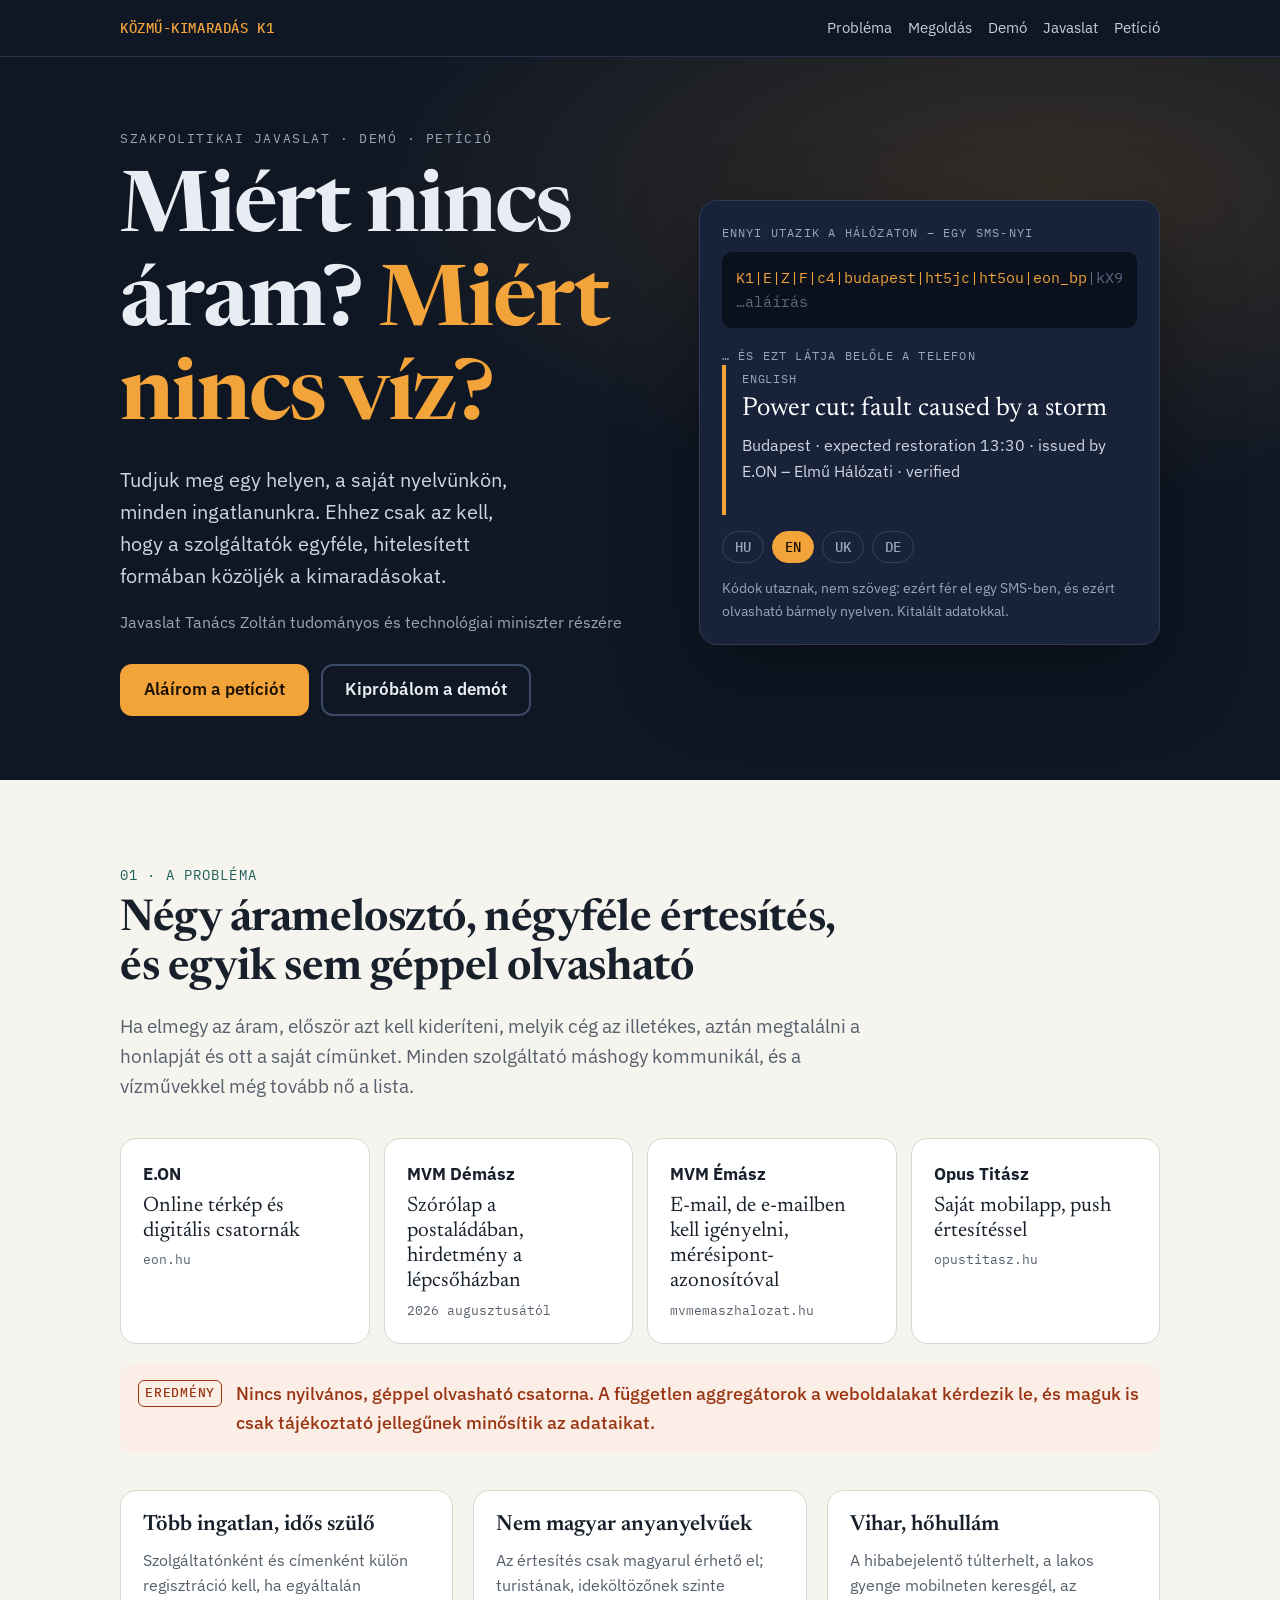
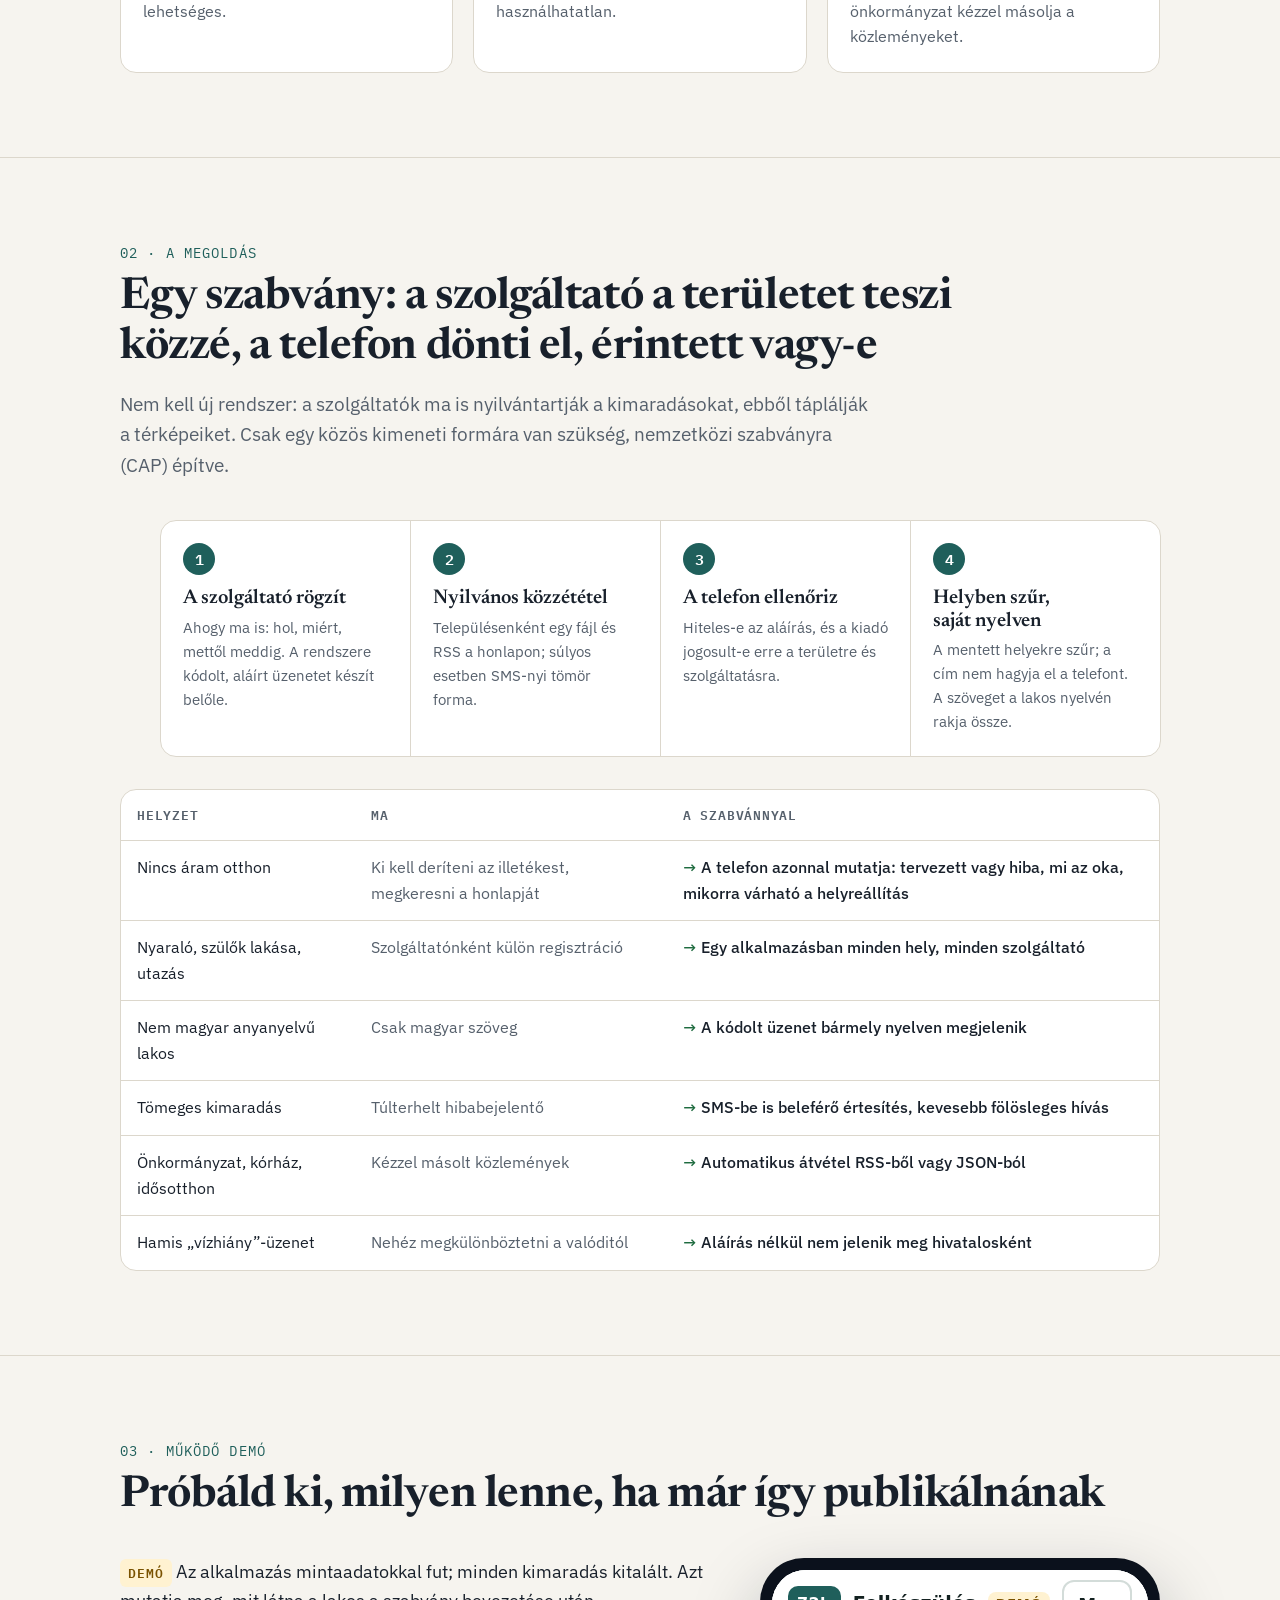
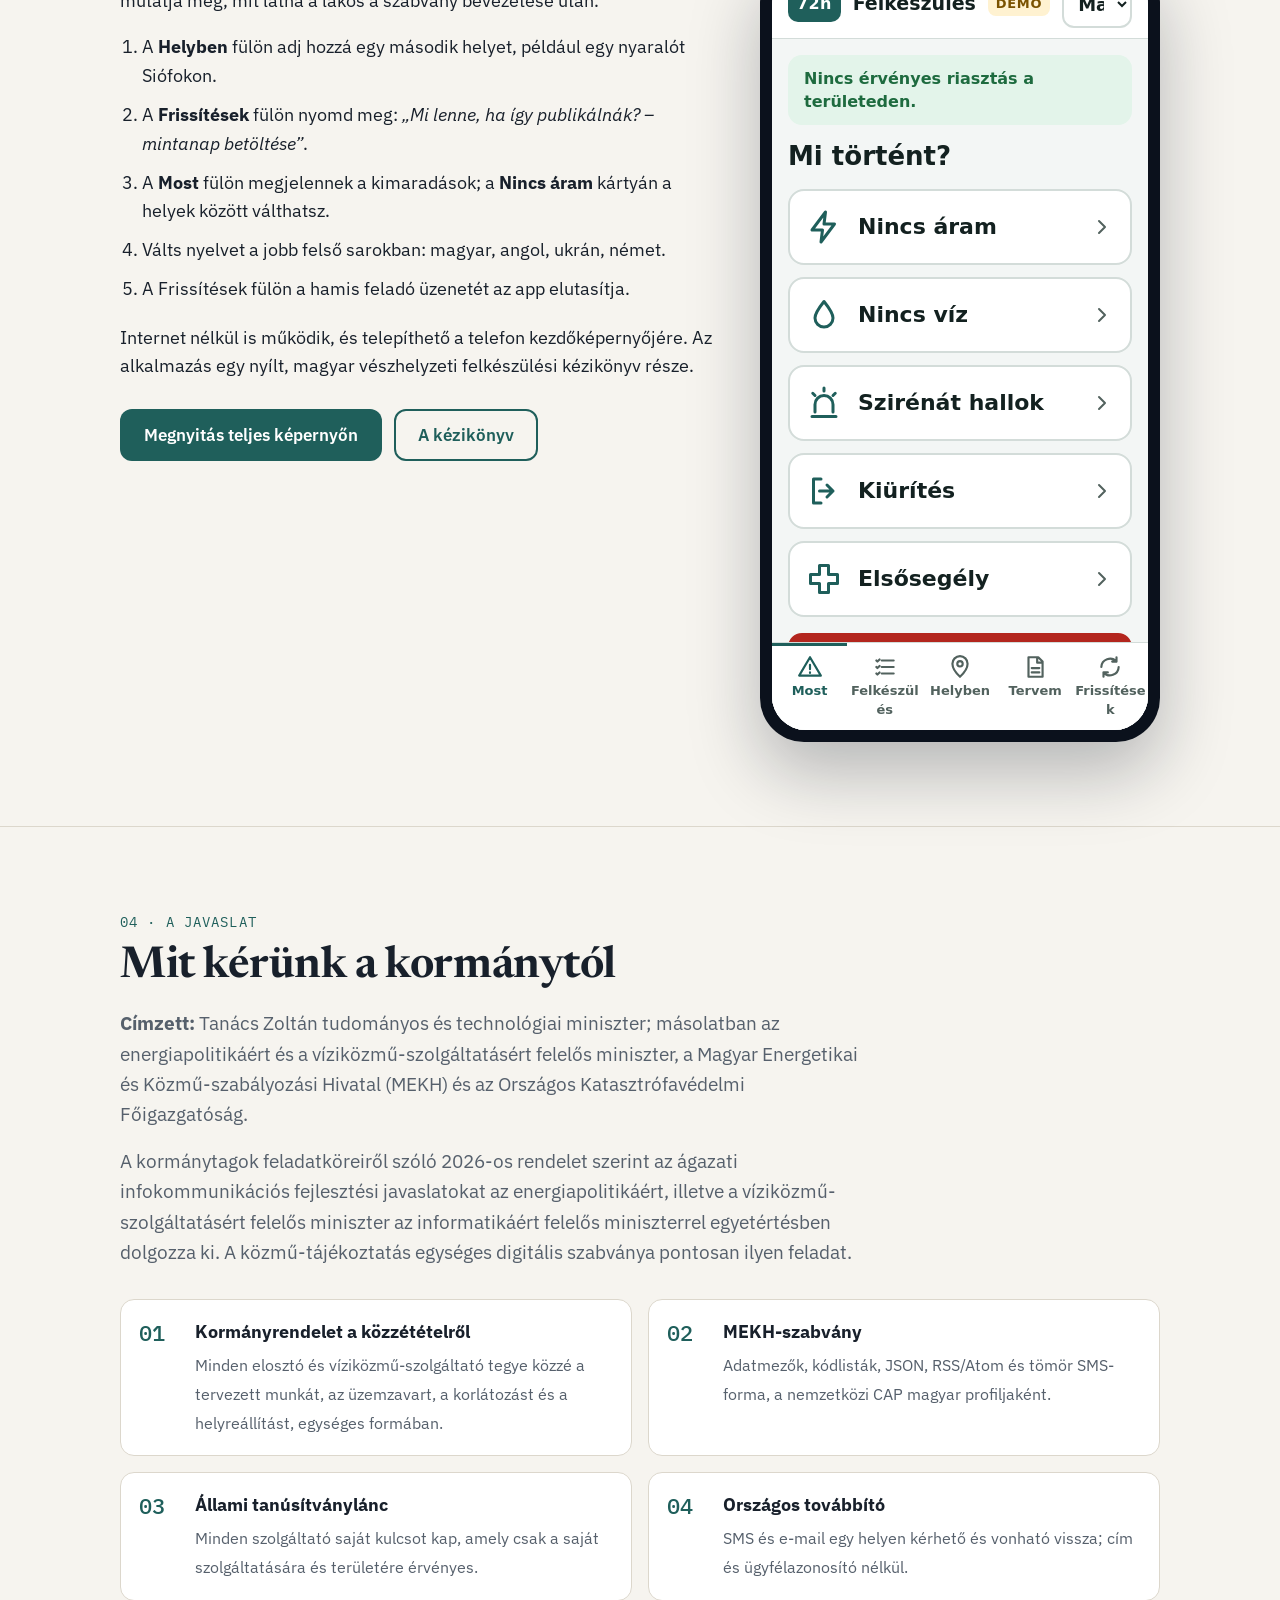
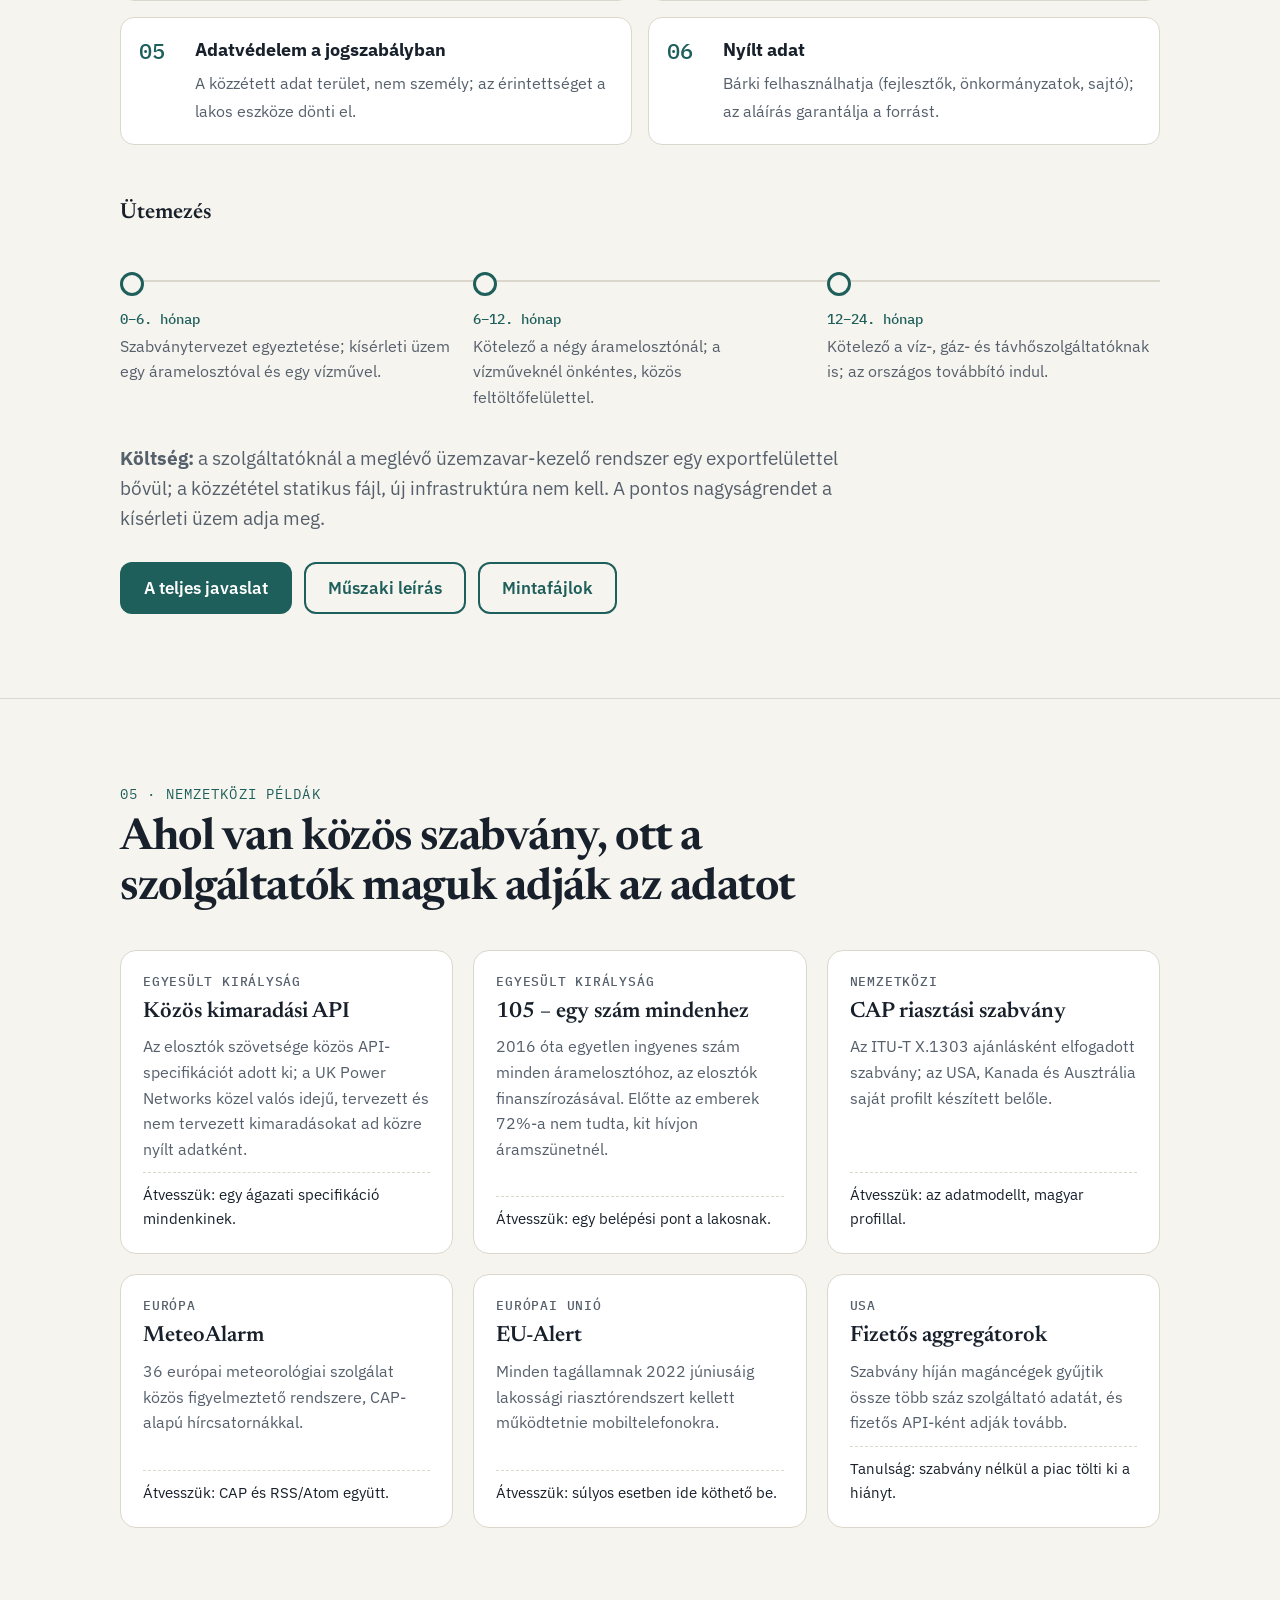
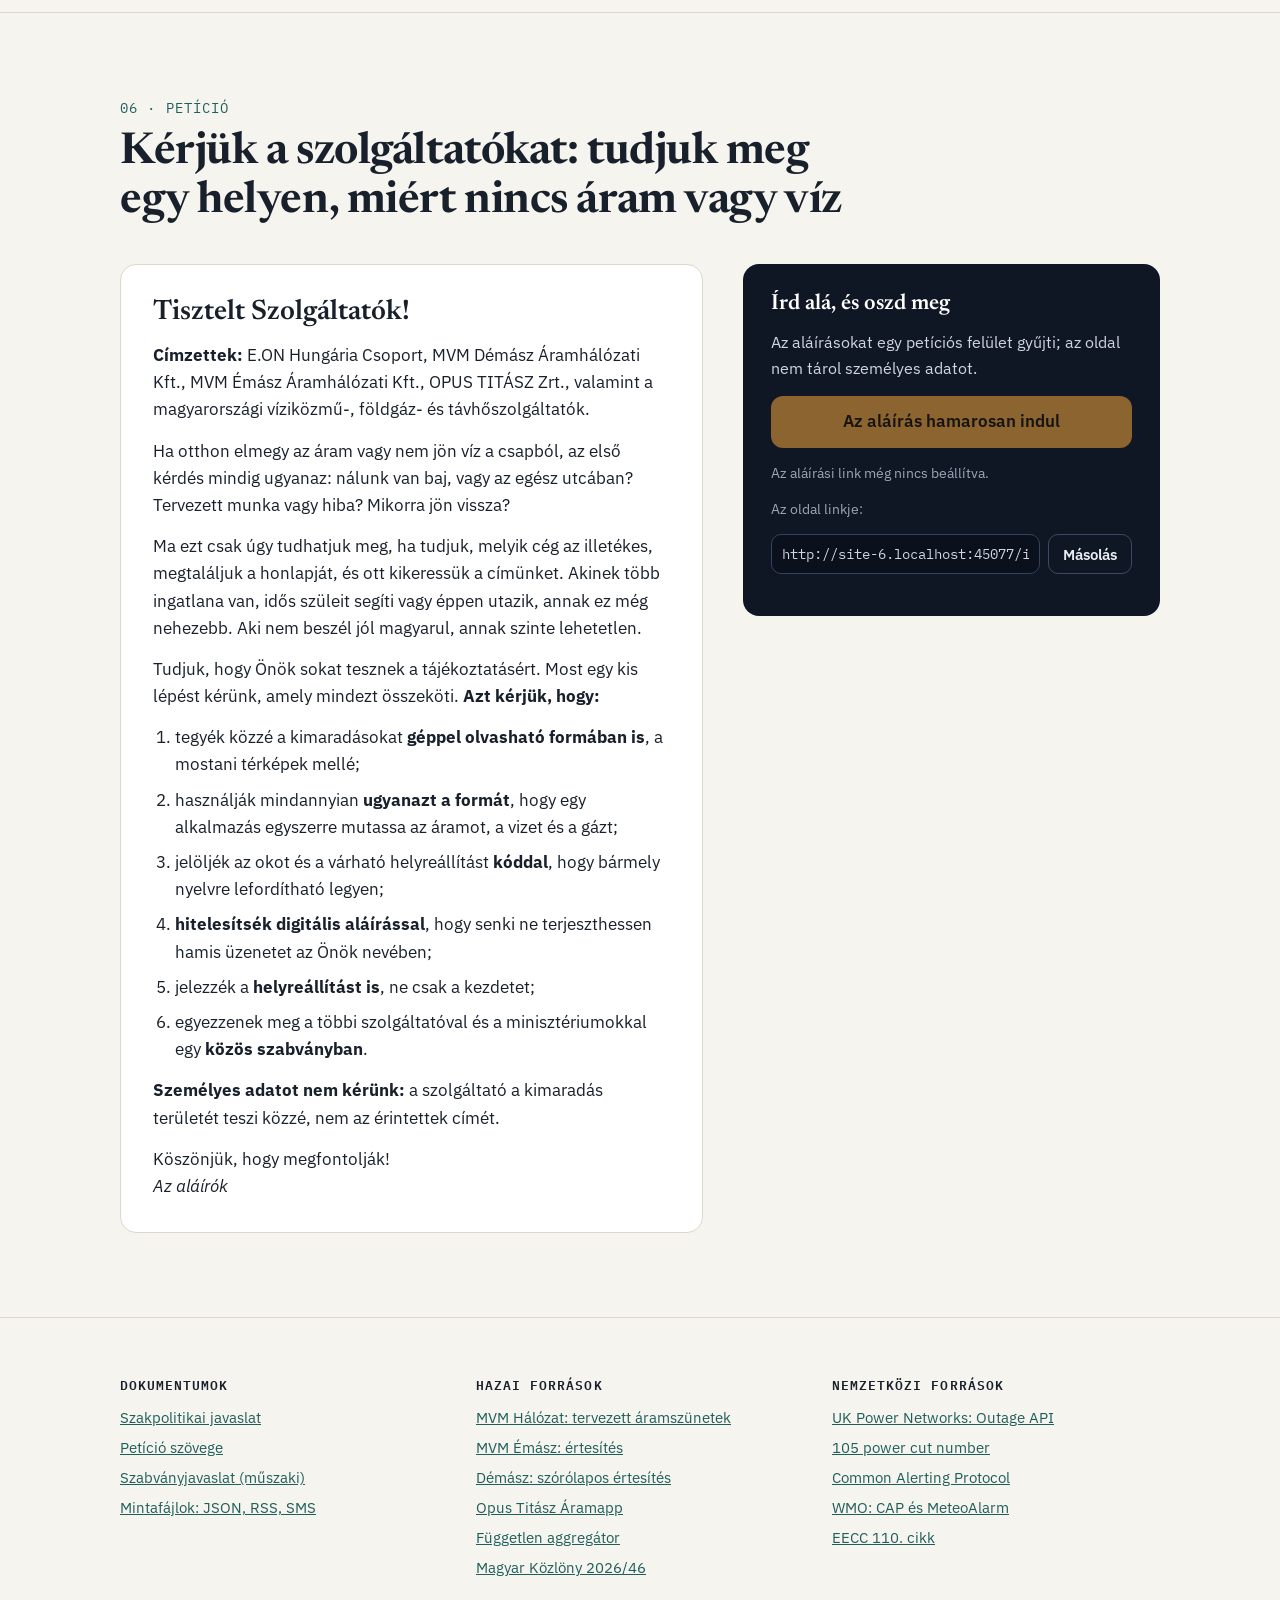
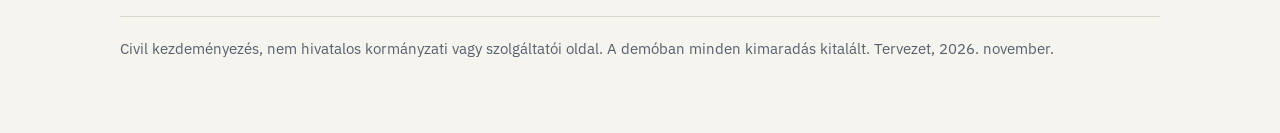
==== commit 4e7af4f3: "Kampányoldal: szakpolitikai javaslat, demó app és petíció - index.html: probléma, megoldás, előnyök," ====
--- a/index.html
+++ b/index.html
@@ -1,1361 +1,503 @@
-<!doctype html>
+<!DOCTYPE html>
 <html lang="hu">
 <head>
 <meta charset="utf-8">
 <meta name="viewport" content="width=device-width, initial-scale=1">
-<title>Felkészülés vészhelyzetekre – családi és közösségi kézikönyv</title>
-<meta name="description" content="72 órás önellátás áramszünet, vízhiány vagy hírközlési kiesés idejére. Magyarországon adaptálható összeállítás európai polgári védelmi kiadványok alapján.">
-<meta property="og:title" content="Felkészülés vészhelyzetekre – családi és közösségi kézikönyv">
-<meta property="og:description" content="Hogyan vészeljük át legalább 72 óráig önállóan az áramszünetet, a vízhiányt vagy a hírközlési kiesést? Európai polgári védelmi kiadványok alapján, magyarországi használatra.">
-<meta property="og:type" content="article">
+<title>Miért nincs áram? – javaslat a szabványos közmű-tájékoztatásra</title>
+<meta name="description" content="Szakpolitikai javaslat és petíció: a közműszolgáltatók egységes, géppel olvasható, hitelesített formában tegyék közzé a kimaradásokat. Működő demó alkalmazással.">
+<meta property="og:title" content="Miért nincs áram? Miért nincs víz? Tudjuk meg egy helyen.">
+<meta property="og:description" content="Szakpolitikai javaslat, működő demó és petíció a szabványos közmű-kimaradási tájékoztatásért.">
+<meta property="og:type" content="website">
 <meta property="og:locale" content="hu_HU">
-<meta name="theme-color" content="#1f5f5b">
-<link rel="icon" href="data:image/svg+xml,%3Csvg xmlns='http://www.w3.org/2000/svg' viewBox='0 0 64 64'%3E%3Crect width='64' height='64' rx='14' fill='%231f5f5b'/%3E%3Ctext x='32' y='42' font-family='Arial' font-weight='700' font-size='26' text-anchor='middle' fill='white'%3E72%3C/text%3E%3C/svg%3E">
-<script>try{var t=localStorage.getItem("kh-theme");if(t)document.documentElement.setAttribute("data-theme",t);}catch(e){}</script>
-<link rel="stylesheet" href="assets/fonts.css">
-<link rel="stylesheet" href="style.css">
+<meta name="theme-color" content="#0f1724">
+<link rel="preconnect" href="https://fonts.googleapis.com">
+<link rel="preconnect" href="https://fonts.gstatic.com" crossorigin>
+<link href="https://fonts.googleapis.com/css2?family=Newsreader:opsz,wght@6..72,500;6..72,650&family=IBM+Plex+Sans:wght@400;500;600&family=IBM+Plex+Mono:wght@400;500&display=swap" rel="stylesheet">
+<style>
+/* Layout: a dark "blackout" hero with one sodium-lamp light, then a quiet paper column of numbered sections; the demo sits in a phone frame. */
+:root{
+  --paper:#f6f4ef; --surface:#ffffff; --ink:#18202b; --muted:#56606c; --line:#dcd7cc;
+  --accent:#1f5f5b; --on-accent:#ffffff; --lamp:#f2a33a; --lamp-ink:#6b3f00;
+  --night:#0f1724; --night-2:#18233a; --night-ink:#e9edf3; --night-muted:#9aa6b8;
+  --bad:#9a3412; --bad-bg:#fbeee6; --good:#1e6b3f; --good-bg:#e5f3ea;
+  --display:"Newsreader", "Iowan Old Style", Georgia, serif;
+  --body:"IBM Plex Sans", system-ui, -apple-system, "Segoe UI", Roboto, sans-serif;
+  --mono:"IBM Plex Mono", ui-monospace, Menlo, Consolas, monospace;
+}
+@media (prefers-color-scheme: dark){
+  :root:not([data-theme="light"]){
+    color-scheme:dark;
+    --paper:#11161d; --surface:#18202a; --ink:#e8ebf0; --muted:#a3adba; --line:#2b3542;
+    --accent:#74cbc1; --on-accent:#06201d; --lamp-ink:#ffd9a0;
+    --bad:#ffb08a; --bad-bg:#3a1e12; --good:#8fdcae; --good-bg:#12301f;
+  }
+}
+:root[data-theme="dark"]{
+  color-scheme:dark;
+  --paper:#11161d; --surface:#18202a; --ink:#e8ebf0; --muted:#a3adba; --line:#2b3542;
+  --accent:#74cbc1; --on-accent:#06201d; --lamp-ink:#ffd9a0;
+  --bad:#ffb08a; --bad-bg:#3a1e12; --good:#8fdcae; --good-bg:#12301f;
+}
+*{box-sizing:border-box}
+html{scroll-behavior:smooth}
+@media (prefers-reduced-motion: reduce){html{scroll-behavior:auto}}
+body{margin:0;background:var(--paper);color:var(--ink);font:400 18px/1.6 var(--body)}
+a{color:var(--accent)}
+:focus-visible{outline:3px solid var(--lamp);outline-offset:3px}
+h1,h2,h3{font-family:var(--display);font-weight:650;line-height:1.12;text-wrap:balance;margin:0}
+h2{font-size:clamp(30px,4.4vw,44px);letter-spacing:-.01em}
+h3{font-size:22px;font-weight:600}
+p{margin:0}
+.wrap{max-width:1080px;margin:0 auto;padding:0 20px}
+.read{max-width:68ch}
+
+/* ---------- top bar ---------- */
+.bar{position:sticky;top:0;z-index:10;background:var(--night);color:var(--night-ink);border-bottom:1px solid #26324a}
+.bar .wrap{display:flex;align-items:center;gap:18px;min-height:56px;flex-wrap:wrap}
+.bar strong{font-family:var(--mono);font-weight:500;font-size:14px;letter-spacing:.04em;color:var(--lamp)}
+.bar nav{display:flex;gap:16px;flex-wrap:wrap;margin-left:auto}
+.bar nav a{color:var(--night-ink);text-decoration:none;font-size:15px;opacity:.85}
+.bar nav a:hover{opacity:1;text-decoration:underline}
+
+/* ---------- hero ---------- */
+.hero{background:radial-gradient(1200px 520px at 82% 18%, rgba(242,163,58,.16), transparent 60%), var(--night);color:var(--night-ink);padding:72px 0 64px;color-scheme:dark}
+.hero .wrap{display:grid;grid-template-columns:minmax(0,1.15fr) minmax(0,1fr);gap:48px;align-items:center}
+.kicker{font-family:var(--mono);font-size:13px;letter-spacing:.12em;text-transform:uppercase;color:var(--night-muted)}
+.hero h1{font-size:clamp(44px,7vw,84px);letter-spacing:-.02em;margin:14px 0 18px}
+.hero h1 em{font-style:normal;color:var(--lamp)}
+.hero .lead{font-size:20px;color:#cfd6e1;max-width:34ch}
+.hero .to{margin-top:18px;font-size:16px;color:var(--night-muted)}
+.cta{display:flex;gap:12px;flex-wrap:wrap;margin-top:28px}
+.btn{display:inline-flex;align-items:center;justify-content:center;min-height:52px;padding:12px 22px;border-radius:12px;font:600 17px/1.2 var(--body);text-decoration:none;border:2px solid transparent;cursor:pointer}
+.btn.lamp{background:var(--lamp);color:#1d1203}
+.btn.ghost{border-color:#3a4a66;color:var(--night-ink);background:transparent}
+.btn.solid{background:var(--accent);color:var(--on-accent)}
+.btn.line{border-color:var(--accent);color:var(--accent);background:transparent}
+.btn[aria-disabled="true"]{opacity:.55;cursor:not-allowed}
+
+/* decoder: the hero's one moment */
+.decoder{background:var(--night-2);border:1px solid #2c3a57;border-radius:18px;padding:22px;box-shadow:0 30px 80px rgba(0,0,0,.35)}
+.decoder .label{font-family:var(--mono);font-size:12px;letter-spacing:.1em;text-transform:uppercase;color:var(--night-muted)}
+.code{font-family:var(--mono);font-size:15px;color:var(--lamp);background:#0b111c;border-radius:10px;padding:14px;margin:10px 0 18px;overflow-wrap:anywhere}
+.code .sig{color:#5b6b85}
+.notice{border-left:4px solid var(--lamp);padding:4px 0 4px 16px;min-height:150px}
+.notice .lang{font-family:var(--mono);font-size:12px;color:var(--night-muted);letter-spacing:.08em}
+.notice .t{font-family:var(--display);font-size:26px;line-height:1.2;margin:6px 0 8px;color:#fff}
+.notice .d{color:#cfd6e1;font-size:16px}
+.fade{transition:opacity .35s ease}
+.fade.out{opacity:0}
+@media (prefers-reduced-motion: reduce){.fade{transition:none}}
+.langs{display:flex;gap:8px;margin-top:16px;flex-wrap:wrap}
+.langs button{font:500 14px var(--mono);background:transparent;color:var(--night-muted);border:1px solid #33425f;border-radius:999px;padding:6px 12px;cursor:pointer}
+.langs button[aria-pressed="true"]{background:var(--lamp);color:#1d1203;border-color:var(--lamp)}
+.decoder .foot{margin-top:14px;font-size:14px;color:var(--night-muted)}
+
+/* ---------- sections ---------- */
+section.s{padding:84px 0;border-bottom:1px solid var(--line)}
+section[id]{scroll-margin-top:56px}
+.num{font-family:var(--mono);font-size:14px;color:var(--accent);letter-spacing:.08em;margin-bottom:10px}
+.intro{margin-top:16px;font-size:19px;color:var(--muted)}
+.grid2{display:grid;grid-template-columns:repeat(2,minmax(0,1fr));gap:20px;margin-top:36px}
+.grid3{display:grid;grid-template-columns:repeat(3,minmax(0,1fr));gap:20px;margin-top:36px}
+.card{background:var(--surface);border:1px solid var(--line);border-radius:16px;padding:22px;display:flex;flex-direction:column;gap:10px}
+.card p{color:var(--muted);font-size:16px}
+.chan{font-family:var(--mono);font-size:13px;color:var(--muted)}
+
+/* problem channels */
+.who{display:grid;grid-template-columns:repeat(4,minmax(0,1fr));gap:14px;margin-top:36px}
+.who .card{gap:6px}
+.who b{font-size:17px}
+.who .how{font-family:var(--display);font-size:21px;line-height:1.2}
+.verdict{margin-top:20px;display:flex;gap:14px;align-items:flex-start;background:var(--bad-bg);color:var(--bad);border-radius:14px;padding:16px 18px;font-weight:500}
+.verdict span{font-family:var(--mono);font-size:13px;letter-spacing:.06em;border:1px solid currentColor;border-radius:6px;padding:2px 6px;white-space:nowrap}
+
+/* flow */
+.flow{display:grid;grid-template-columns:repeat(4,minmax(0,1fr));gap:0;margin-top:40px;counter-reset:f}
+.flow li{list-style:none;position:relative;padding:22px 22px 22px 22px;background:var(--surface);border:1px solid var(--line);margin-right:-1px}
+.flow li:first-child{border-radius:16px 0 0 16px}
+.flow li:last-child{border-radius:0 16px 16px 0}
+.flow li::before{counter-increment:f;content:counter(f);display:inline-flex;width:32px;height:32px;border-radius:50%;align-items:center;justify-content:center;background:var(--accent);color:var(--on-accent);font:600 15px var(--mono);margin-bottom:12px}
+.flow h3{font-size:20px;margin-bottom:6px}
+.flow p{font-size:15px;color:var(--muted)}
+.flow ol{padding:0;margin:0}
+
+/* table */
+.tablewrap{overflow-x:auto;margin-top:32px;border:1px solid var(--line);border-radius:16px;background:var(--surface)}
+table{border-collapse:collapse;width:100%;min-width:640px;font-size:16px}
+th,td{text-align:left;vertical-align:top;padding:14px 16px;border-bottom:1px solid var(--line)}
+th{font:600 13px var(--mono);letter-spacing:.06em;text-transform:uppercase;color:var(--muted);background:transparent}
+tr:last-child td{border-bottom:0}
+td.now{color:var(--muted)}
+td.then{color:var(--ink);font-weight:500}
+td.then::before{content:"→ ";color:var(--good)}
+
+/* demo */
+.demo{display:grid;grid-template-columns:minmax(0,1fr) 400px;gap:48px;align-items:start;margin-top:36px}
+.phone{justify-self:center;width:100%;max-width:400px;border-radius:44px;padding:12px;background:#0b111c;box-shadow:0 30px 70px rgba(15,23,36,.28)}
+.phone iframe{display:block;width:100%;height:760px;border:0;border-radius:34px;background:#f3f6f5}
+.steps{padding-left:22px;margin:18px 0 0;display:flex;flex-direction:column;gap:10px}
+.demo-tag{display:inline-block;font:600 13px var(--mono);letter-spacing:.08em;background:#fff2d1;color:#7a5200;border-radius:6px;padding:3px 8px}
+
+/* proposal */
+.points{counter-reset:p;display:grid;grid-template-columns:repeat(2,minmax(0,1fr));gap:16px;margin:32px 0 0;padding:0}
+.points li{list-style:none;counter-increment:p;display:grid;grid-template-columns:44px 1fr;gap:12px;background:var(--surface);border:1px solid var(--line);border-radius:14px;padding:18px}
+.points li::before{content:counter(p,decimal-leading-zero);font:500 22px var(--mono);color:var(--accent)}
+.points b{display:block;margin-bottom:4px}
+.points span{color:var(--muted);font-size:16px}
+.timeline{position:relative;display:grid;grid-template-columns:repeat(3,minmax(0,1fr));gap:20px;margin-top:40px}
+.timeline::before{content:"";position:absolute;left:0;right:0;top:14px;height:2px;background:var(--line)}
+.tl{position:relative;padding-top:38px}
+.tl::before{content:"";position:absolute;top:6px;left:0;width:18px;height:18px;border-radius:50%;background:var(--paper);border:3px solid var(--accent)}
+.tl .when{font:500 14px var(--mono);color:var(--accent)}
+.tl p{color:var(--muted);font-size:16px;margin-top:6px}
+
+/* intl */
+.intl .card .flag{font:500 13px var(--mono);color:var(--muted);letter-spacing:.06em;text-transform:uppercase}
+.intl .card .take{margin-top:auto;padding-top:10px;border-top:1px dashed var(--line);font-size:15px;color:var(--ink)}
+
+/* petition */
+.petition{display:grid;grid-template-columns:minmax(0,1.4fr) minmax(0,1fr);gap:40px;margin-top:36px;align-items:start}
+.letter{background:var(--surface);border:1px solid var(--line);border-radius:16px;padding:32px;font-size:17px;display:flex;flex-direction:column;gap:14px}
+.letter h3{font-size:28px}
+.letter ol{margin:0;padding-left:22px;display:flex;flex-direction:column;gap:8px}
+.sign{position:sticky;top:76px;background:var(--night);color:var(--night-ink);border-radius:16px;padding:28px;display:flex;flex-direction:column;gap:14px;color-scheme:dark}
+.sign h3{color:#fff}
+.sign p{color:#cfd6e1;font-size:16px}
+.sign .note{font-size:14px;color:var(--night-muted)}
+.copyrow{display:flex;gap:8px}
+.copyrow input{flex:1;min-width:0;font:14px var(--mono);background:#0b111c;color:#cfd6e1;border:1px solid #33425f;border-radius:10px;padding:10px}
+.copyrow button{font:600 15px var(--body);background:transparent;color:var(--night-ink);border:1px solid #3a4a66;border-radius:10px;padding:0 14px;cursor:pointer}
+
+footer{padding:56px 0 72px;color:var(--muted);font-size:15px}
+footer .cols{display:grid;grid-template-columns:repeat(3,minmax(0,1fr));gap:28px}
+footer h4{font:600 13px var(--mono);letter-spacing:.08em;text-transform:uppercase;color:var(--ink);margin:0 0 10px}
+footer ul{list-style:none;margin:0;padding:0;display:flex;flex-direction:column;gap:6px}
+.disclaimer{margin-top:36px;padding-top:20px;border-top:1px solid var(--line)}
+
+@media (max-width:900px){
+  .hero .wrap,.demo,.petition{grid-template-columns:1fr}
+  .who{grid-template-columns:repeat(2,minmax(0,1fr))}
+  .flow{grid-template-columns:1fr 1fr}
+  .flow li{border-radius:0!important;margin:0 -1px -1px 0}
+  .grid3,footer .cols{grid-template-columns:1fr 1fr}
+  .sign{position:static}
+}
+@media (max-width:600px){
+  body{font-size:17px}
+  section.s{padding:60px 0}
+  .hero{padding:48px 0}
+  .who,.flow,.grid2,.grid3,.points,.timeline,footer .cols{grid-template-columns:1fr}
+  .timeline::before{display:none}
+  .bar nav{display:none}
+  .phone iframe{height:680px}
+  .letter{padding:22px}
+}
+</style>
 </head>
 <body>
-<a class="skip-link" href="#tartalom">Ugrás a tartalomra</a>
-
-<header class="topbar">
-  <button class="icon-btn menu-btn" id="menu-toggle" aria-controls="sidebar" aria-expanded="false" aria-label="Tartalomjegyzék">
-    <svg viewBox="0 0 24 24" fill="none" stroke="currentColor" stroke-width="2" stroke-linecap="round"><path d="M4 6h16M4 12h16M4 18h16"/></svg>
-  </button>
-  <a class="brand" href="#top"><span class="brand-mark">72h</span><span class="brand-text">Felkészülés vészhelyzetekre</span></a>
-  <span class="spacer"></span>
-  <button class="icon-btn" id="print-btn" title="Nyomtatás / mentés PDF-be">
-    <svg viewBox="0 0 24 24" fill="none" stroke="currentColor" stroke-width="2" stroke-linecap="round" stroke-linejoin="round"><path d="M6 9V3h12v6M6 18H4a1 1 0 0 1-1-1v-6a2 2 0 0 1 2-2h14a2 2 0 0 1 2 2v6a1 1 0 0 1-1 1h-2M6 14h12v7H6z"/></svg>
-    <span class="btn-label">Nyomtatás</span>
-  </button>
-  <button class="icon-btn" id="theme-toggle" title="Világos / sötét téma" aria-label="Világos vagy sötét téma váltása">
-    <svg viewBox="0 0 24 24" fill="none" stroke="currentColor" stroke-width="2" stroke-linecap="round" stroke-linejoin="round"><path d="M21 12.8A9 9 0 1 1 11.2 3a7 7 0 0 0 9.8 9.8z"/></svg>
-  </button>
-  <div class="progress-bar" aria-hidden="true"></div>
+
+<header class="bar">
+  <div class="wrap">
+    <strong>KÖZMŰ-KIMARADÁS K1</strong>
+    <nav aria-label="Oldal részei">
+      <a href="#problema">Probléma</a>
+      <a href="#megoldas">Megoldás</a>
+      <a href="#demo">Demó</a>
+      <a href="#javaslat">Javaslat</a>
+      <a href="#peticio">Petíció</a>
+    </nav>
+  </div>
 </header>
 
-<div class="layout" id="top">
-  <nav class="sidebar" id="sidebar" aria-label="Tartalomjegyzék">
-    <h2>Tartalom</h2>
-    <ol class="toc">
-      <li><a href="#bevezeto"><span class="num">·</span>Bevezető</a></li>
-      <li><a href="#magyarorszag"><span class="num">·</span>Hol tart Magyarország?</a></li>
-      <li><a href="#miert"><span class="num">1</span>Miért fontos a felkészülés?</a></li>
-      <li><a href="#alapok"><span class="num">2</span>A 72 órás önellátás alapjai</a></li>
-      <li><a href="#viz"><span class="num">3</span>Víz</a></li>
-      <li><a href="#elelmiszer"><span class="num">4</span>Élelmiszer</a></li>
-      <li><a href="#futes"><span class="num">5</span>Fűtés, világítás, áramszünet</a></li>
-      <li><a href="#gyogyszer"><span class="num">6</span>Gyógyszer, elsősegély, higiénia</a></li>
-      <li><a href="#informacio"><span class="num">7</span>Információ és kommunikáció</a></li>
-      <li><a href="#keszpenz"><span class="num">8</span>Készpénz és fizetés</a></li>
-      <li><a href="#terv"><span class="num">9</span>Családi terv, menekülőtáska, kiürítés</a></li>
-      <li><a href="#riasztas"><span class="num">10</span>Riasztás, védekezés, óvóhely</a></li>
-      <li><a href="#lelki"><span class="num">11</span>Hírek, lelki egészség, gyerekek</a></li>
-      <li><a href="#kozosseg"><span class="num">12</span>Közösségi felkészülés</a></li>
-      <li><a href="#ellenorzolista"><span class="num">13</span>Ellenőrzőlista és önteszt</a></li>
-      <li><a href="#orszagok"><span class="num">14</span>Miben térnek el az országok?</a></li>
-      <li><a href="#adaptacio"><span class="num">15</span>Telefonszámok, mit hol kérdezhetsz</a></li>
-      <li><a href="#forrasok"><span class="num">·</span>Források</a></li>
+<main>
+<section class="hero" aria-labelledby="h1">
+  <div class="wrap">
+    <div>
+      <p class="kicker">Szakpolitikai javaslat · demó · petíció</p>
+      <h1 id="h1">Miért nincs áram? <em>Miért nincs víz?</em></h1>
+      <p class="lead">Tudjuk meg egy helyen, a saját nyelvünkön, minden ingatlanunkra. Ehhez csak az kell, hogy a szolgáltatók egyféle, hitelesített formában közöljék a kimaradásokat.</p>
+      <p class="to">Javaslat Tanács Zoltán tudományos és technológiai miniszter részére</p>
+      <div class="cta">
+        <a class="btn lamp" href="#peticio">Aláírom a petíciót</a>
+        <a class="btn ghost" href="#demo">Kipróbálom a demót</a>
+      </div>
+    </div>
+
+    <div class="decoder" aria-labelledby="dec-title">
+      <p class="label" id="dec-title">Ennyi utazik a hálózaton – egy SMS-nyi</p>
+      <p class="code">K1|E|Z|F|c4|budapest|ht5jc|ht5ou|eon_bp<span class="sig">|kX9…aláírás</span></p>
+      <p class="label">… és ezt látja belőle a telefon</p>
+      <div class="notice fade" id="notice" aria-live="polite">
+        <p class="lang" id="n-lang">MAGYAR</p>
+        <p class="t" id="n-title">Áramszünet: üzemzavar, vihar miatt</p>
+        <p class="d" id="n-desc">Budapest · várható helyreállítás 13:30 · kiadó: E.ON – Elmű Hálózati · hitelesített</p>
+      </div>
+      <div class="langs" role="group" aria-label="Nyelv választása">
+        <button type="button" data-l="hu" aria-pressed="true">HU</button>
+        <button type="button" data-l="en" aria-pressed="false">EN</button>
+        <button type="button" data-l="uk" aria-pressed="false">UK</button>
+        <button type="button" data-l="de" aria-pressed="false">DE</button>
+      </div>
+      <p class="foot">Kódok utaznak, nem szöveg: ezért fér el egy SMS-ben, és ezért olvasható bármely nyelven. Kitalált adatokkal.</p>
+    </div>
+  </div>
+</section>
+
+<section class="s" id="problema" aria-labelledby="h-prob">
+  <div class="wrap">
+    <p class="num">01 · A PROBLÉMA</p>
+    <h2 id="h-prob" class="read">Négy áramelosztó, négyféle értesítés, és egyik sem géppel olvasható</h2>
+    <p class="intro read">Ha elmegy az áram, először azt kell kideríteni, melyik cég az illetékes, aztán megtalálni a honlapját és ott a saját címünket. Minden szolgáltató máshogy kommunikál, és a vízművekkel még tovább nő a lista.</p>
+
+    <div class="who">
+      <div class="card"><b>E.ON</b><span class="how">Online térkép és digitális csatornák</span><span class="chan">eon.hu</span></div>
+      <div class="card"><b>MVM Démász</b><span class="how">Szórólap a postaládában, hirdetmény a lépcsőházban</span><span class="chan">2026 augusztusától</span></div>
+      <div class="card"><b>MVM Émász</b><span class="how">E-mail, de e-mailben kell igényelni, mérésipont-azonosítóval</span><span class="chan">mvmemaszhalozat.hu</span></div>
+      <div class="card"><b>Opus Titász</b><span class="how">Saját mobilapp, push értesítéssel</span><span class="chan">opustitasz.hu</span></div>
+    </div>
+    <p class="verdict"><span>EREDMÉNY</span>Nincs nyilvános, géppel olvasható csatorna. A független aggregátorok a weboldalakat kérdezik le, és maguk is csak tájékoztató jellegűnek minősítik az adataikat.</p>
+
+    <div class="grid3">
+      <div class="card"><h3>Több ingatlan, idős szülő</h3><p>Szolgáltatónként és címenként külön regisztráció kell, ha egyáltalán lehetséges.</p></div>
+      <div class="card"><h3>Nem magyar anyanyelvűek</h3><p>Az értesítés csak magyarul érhető el; turistának, ideköltözőnek szinte használhatatlan.</p></div>
+      <div class="card"><h3>Vihar, hőhullám</h3><p>A hibabejelentő túlterhelt, a lakos gyenge mobilneten keresgél, az önkormányzat kézzel másolja a közleményeket.</p></div>
+    </div>
+  </div>
+</section>
+
+<section class="s" id="megoldas" aria-labelledby="h-sol">
+  <div class="wrap">
+    <p class="num">02 · A MEGOLDÁS</p>
+    <h2 id="h-sol" class="read">Egy szabvány: a szolgáltató a területet teszi közzé, a telefon dönti el, érintett vagy-e</h2>
+    <p class="intro read">Nem kell új rendszer: a szolgáltatók ma is nyilvántartják a kimaradásokat, ebből táplálják a térképeiket. Csak egy közös kimeneti formára van szükség, nemzetközi szabványra (CAP) építve.</p>
+    <ol class="flow">
+      <li><h3>A szolgáltató rögzít</h3><p>Ahogy ma is: hol, miért, mettől meddig. A rendszere kódolt, aláírt üzenetet készít belőle.</p></li>
+      <li><h3>Nyilvános közzététel</h3><p>Településenként egy fájl és RSS a honlapon; súlyos esetben SMS-nyi tömör forma.</p></li>
+      <li><h3>A telefon ellenőriz</h3><p>Hiteles-e az aláírás, és a kiadó jogosult-e erre a területre és szolgáltatásra.</p></li>
+      <li><h3>Helyben szűr, saját nyelven</h3><p>A mentett helyekre szűr; a cím nem hagyja el a telefont. A szöveget a lakos nyelvén rakja össze.</p></li>
     </ol>
-  </nav>
-  <div class="scrim" aria-hidden="true"></div>
-
-  <main id="tartalom">
-    <div class="content">
-
-<!-- ================= HERO / BEVEZETŐ ================= -->
-<section id="bevezeto" class="hero">
-  <span class="eyebrow">Családi és közösségi kézikönyv</span>
-  <h1>Felkészülés vészhelyzetekre</h1>
-  <p class="subtitle">Magyarországon adaptálható összeállítás európai polgári védelmi kiadványok alapján</p>
-  <p class="meta"><time datetime="2026-11-05">2026. november 5.</time> · Madarász Csaba</p>
-
-  <div class="callout tip no-print">
-    <span class="ico" aria-hidden="true">📱</span>
-    <div>
-      <span class="title">A kézikönyv mobilalkalmazása</span>
-      <p>Gyors teendők, vízkalkulátor, ellenőrzőlisták és saját családi terv – telefonra telepíthető, offline is használható felületen.</p>
-      <p><a href="app/"><strong>Mobilalkalmazás megnyitása →</strong></a></p>
-      <p class="meta">A helyi riasztások és közműkimaradások demóadatok, nem élő értesítések.</p>
-    </div>
-  </div>
-
-  <img class="hero-art" src="img/hero.svg" width="1200" height="220"
-       alt="Vészhelyzeti készlet illusztráció: háttizsák, vizes palackok, konzervek, zseblámpa, elemes rádió, elsősegély-doboz, gyertya és összehajtott takaró">
-
-  <p class="lead">Ez a kézikönyv abban segít, hogy a család és a szűkebb közösség legalább <strong>72 órát (3 napot)</strong> önállóan átvészeljen áramszünet, vízhiány, hírközlési kiesés vagy más zavar idején. A tartalom öt európai lakossági kiadvány és két uniós iránymutatás közös, országfüggetlen elemeiből áll, magyarországi használatra átírva.</p>
-
-  <div class="callout tip">
-    <span class="ico" aria-hidden="true">📣</span>
-    <div>
-      <span class="title">Petíció – csatlakozz te is!</span>
-      <p>Indítottunk egy petíciót: <a href="https://szabad.ahang.hu/petitions/legyen-minden-magyar-haztartasnak-valsaghelyzeti-felkeszulesi-utmutatoja" target="_blank" rel="noopener">Legyen minden magyar háztartásnak válsághelyzeti felkészülési útmutatója!</a> Ha egyetértesz a kézikönyv céljával, írd alá te is – és olvasd el lent a petíció szövegét.</p>
-    </div>
-  </div>
-
-  <details class="fold">
-    <summary>A petíció szövege <span class="tag">szabad.ahang.hu</span></summary>
-    <div class="fold-body">
-      <div id="petition-what-text"><div class="trix-content">
-  <div>Tisztelt Kormány!<br><br></div><div>Áramszünet, vízhiány, árvíz, hőhullám, ipari baleset vagy kibertámadás bárhol és bármikor előfordulhat. Egy súlyos esemény első napjaiban a mentő- és katasztrófavédelmi szervek túlterheltek, és a segítségnek időre van szüksége. Ha a háztartások többsége legalább 72 órán át el tudja látni magát, a segítség a legjobban rászorulókhoz, az idősekhez, a betegekhez és a fogyatékossággal élőkhöz juthat el először.<br><br></div><div>Európa-szerte egyre több ország tájékoztatja erről a lakosságát. Svédország, Norvégia, Finnország és Lengyelország nyomtatott füzetet küldött minden háztartásnak. Románia 2018 óta működtet hivatalos felkészülési platformot és mobilalkalmazást, Szlovákia 2025-ben adott ki országos útmutatót, Ausztriában pedig évtizedek óta működik egységes szirénarendszer és készletezési tanácsadás. Az Európai Bizottság 2026. novemberi iránymutatásai a 72 órás önellátást minimumként rögzítik, és felkérik a tagállamokat a lakosság felkészítésére.<br><br></div><div>Magyarországon jelenleg nincs országos, minden háztartásnak szóló felkészülési kiadvány. A MoLaRi szirénarendszer csak a veszélyes ipari üzemek környékén működik, és a katasztrófavédelem 2024-es tájékoztatása szerint mintegy 517 ezer embert ér el, vagyis az ország lakosságának nagyjából 5 százalékát. Arról, hogy mit kell tenni légiriadó esetén, vagy hol vannak a legközelebbi védett helyek, nincs könnyen elérhető, nyilvános tájékoztatás.<br><br></div><div>Ezért kérjük, hogy a Kormány:<br><br></div><ol><li><strong>Készíttessen országos lakossági felkészülési kézikönyvet</strong> az uniós iránymutatások alapján, és juttassa el <strong>minden háztartásba</strong> nyomtatott és digitális formában. A kézikönyv legyen akadálymentes (könnyen érthető, nagy betűs, hangos és jelnyelvi változatban is), és a hazai nemzetiségek nyelvén is jelenjen meg.</li><li><strong>Hozzon létre egy hivatalos, folyamatosan frissített honlapot és alkalmazást</strong> ellenőrzőlistákkal, családi tervsablonnal és helyzetenkénti teendőkkel. Ezek internet nélkül is legyenek használhatók.</li><li><strong>Fejlessze a lakossági riasztást:</strong> terjessze ki országosan a szirénás és a telefonos (cell broadcast) riasztást, tegye közzé minden szirénajel jelentését és a hozzá tartozó teendőket, és tartson évente országos próbariasztást.</li><li><strong>Tegye nyilvánossá a védett helyek és óvóhelyek listáját</strong>, és jelölje meg őket egységes jelzéssel.</li><li><strong>Építse be a felkészülést az óvodai és az általános iskolai nevelésbe</strong> az uniós oktatási iránymutatás szerint: játékosan, az életkornak megfelelően, félelemkeltés nélkül.</li><li><strong>Fordítson kiemelt figyelmet</strong> a fogyatékossággal élőkre, az idősekre, az egyedül élőkre és az alacsony jövedelmű háztartásokra, és vonja be őket és érdekvédelmi szervezeteiket a tervezésbe.</li><li><strong>Vonja be a társadalmat:</strong> az önkormányzatokat, a Magyar Vöröskeresztet, az önkéntes mentőszervezeteket, az iskolákat és a civil közösségeket.</li><li><strong>Mérje az eredményt:</strong> a program indulása előtt és azt követően rendszeresen mérje fel a lakosság felkészültségét, és hozza nyilvánosságra az eredményeket.</li></ol>
-</div></div>
-    </div>
-  </details>
-  <script>
-    fetch('https://szabad.ahang.hu/api/petitions/legyen-minden-magyar-haztartasnak-valsaghelyzeti-felkeszulesi-utmutatoja/what.json')
-      .then((response) => {
-             response.json().then((jsonData) => {
-               document.getElementById('petition-what-text').innerHTML = jsonData.rich_text
-             })
-           })
-      .catch(() => {})
-  </script>
-
-  <div class="callout info">
-    <span class="ico" aria-hidden="true">🧭</span>
-    <div>
-      <span class="title">Hogyan használd?</span>
-      <p>A <a href="#alapok">2–13. fejezet</a> a háztartási teendőket tartalmazza, a <a href="#orszagok">14. fejezet</a> bemutatja, miben térnek el egymástól az országok, a <a href="#adaptacio">15. fejezet</a> pedig felsorolja, mit kell a hazai hatóságoktól még pontosítani. A magyarországi adatoknál a forrás megjelölése mellett az is kell, hogy honnan tudsz ellenőrizni: a <a href="#adaptacio">15. fejezet</a> felsorolja, melyik ponthoz kitől és hol kérdezhetsz.</p>
-    </div>
-  </div>
-
-  <p>A felkészülés nem félelemből, hanem megfontolt elővigyázatosságból fakad. Nem egy konkrét fenyegetésre reagál, hanem arra, hogy bármilyen okból bekövetkező zavar esetén nyugodtabban és biztonságosabban tudjunk dönteni.</p>
-
-  <details class="fold">
-    <summary>Felhasznált anyagok <span class="tag">10 forráscsoport</span></summary>
-    <div class="fold-body">
-      <ul>
-        <li><strong>Lettország:</strong> 72 hours – What to do in case of a crisis (Védelmi Minisztérium, 2024)</li>
-        <li><strong>Svédország:</strong> In case of crisis or war (MSB, 2024)</li>
-        <li><strong>Norvégia:</strong> How you can play your part in Norway's emergency preparedness (DSB)</li>
-        <li><strong>Finnország:</strong> 72 hours – Home preparedness (SPEK, Huoltovarmuuskeskus)</li>
-        <li><strong>Hollandia:</strong> Boosting societal resilience in the Netherlands (NCTV, 2025) – kommunikációs stratégia</li>
-        <li><strong>Európai Bizottság:</strong> SWD(2026) 826 (72 órás önellátás) és SWD(2026) 827 (felkészülés az oktatásban)</li>
-        <li><strong>Európai Bizottság:</strong> C(2026) 8250 közlemény a lakossági felkészültségről (2026. október 30.)</li>
-        <li><strong>Szomszédos országok:</strong> Románia (DSU, fiipregatit.ro), Szlovákia (Belügyminisztérium), Ausztria (Zivilschutzverband) – lásd a <a href="#orszagok">14. fejezetet</a></li>
-        <li><strong>Lengyelország:</strong> Biztonsági kézikönyv (Poradnik bezpieczeństwa, 2025); <strong>Franciaország:</strong> Votre kit d'urgence 72 h plakát</li>
-        <li><strong>Románia:</strong> Útmutató válsághelyzetekre (Guide for Crisis Situations, román kormány); <strong>Belgium:</strong> Faire face aux crises (szövetségi Válságközpont)</li>
-      </ul>
-    </div>
-  </details>
-</section>
-
-<!-- ================= MAGYARORSZÁG ================= -->
-<section id="magyarorszag" class="chapter">
-  <h2>Hol tart Magyarország? Előzmények és jelenlegi helyzet</h2>
-
-  <div class="callout tip">
-    <span class="ico" aria-hidden="true">📌</span>
-    <div>
-      <span class="title">Röviden</span>
-      <p>2026 novemberében Magyarországon nincs a svéd, norvég, finn vagy lett füzethez hasonló, minden háztartásnak szóló hivatalos felkészülési kiadvány. Ami van, az szétszórt: a katasztrófavédelem honlapjának magatartási szabályai, megyei és települési tájékoztatók, valamint a csak a veszélyes üzemek környékén kiépített szirénarendszer. A téma az Európai Bizottság 2026. november 3-án kiadott 72 órás iránymutatása nyomán került ismét a hazai sajtó figyelmébe.</p>
-    </div>
-  </div>
-
-  <p><strong>A szomszédokhoz képest:</strong> Romániában 2018 óta létezik hivatalos online platform és alkalmazás 72 órás ajánlással, Szlovákia 2025 őszén adott ki országos füzetet, Ausztriában pedig évtizedek óta működik a polgári védelmi szövetség készletezési tanácsadása és az évente gyakorolt, országosan egységes szirénarendszer. A négy ország közül egyedül Magyarországon nincs országos lakossági felkészülési kiadvány (részletek a <a href="#orszagok">14. fejezetben</a>).</p>
-  <p>A régióban Lengyelország ment a legmesszebb: 2025-ben minden háztartásnak postázta a Biztonsági kézikönyvet, kitölthető családi válságtervvel, Braille-írásos és idegen nyelvű változattal.</p>
-
-  <h3>A jelenlegi helyzet</h3>
-  <div class="two-col">
-    <div class="card">
-      <h4>🔊 Riasztás</h4>
-      <p>A MoLaRi szirénarendszer 11 vármegyében és Budapesten, a veszélyes ipari üzemek környékén működik. A katasztrófavédelem 2024-es közlése szerint 768 riasztó végponttal mintegy 517 ezer ember riasztható, az ország nagyobb része tehát kívül esik rajta. Havonta, az első hétfőn 11 órakor tartanak próbát.</p>
-    </div>
-    <div class="card">
-      <h4>ℹ️ Tájékoztatás</h4>
-      <p>A katasztrófavédelem honlapján veszélytípusonkénti magatartási szabályok és egy veszélyhelyzeti (menekülő)csomag-ajánlás érhető el. A megyei igazgatóságok kitelepítési tájékoztatókat adnak ki.</p>
-    </div>
-    <div class="card">
-      <h4>⚠️ Hiányzó elemek a sajtó szerint</h4>
-      <p>Nincs nyilvános, országos 72 órás önellátási útmutató, és nincs részletes lakossági útmutatás arra, mit kell tenni légiriadó esetén.</p>
-    </div>
-    <div class="card">
-      <h4>🤝 Civil kezdeményezések</h4>
-      <p>A Magyar Vöröskereszt tematikus ajánlásokat ad (pl. téli autós csomag), egy névtelen magánszemély pedig 2024-ben nem hivatalos, háborús fókuszú útmutatót tett közzé.</p>
-    </div>
-  </div>
-
-  <h3>Előzmények a sajtóban</h3>
-  <p class="meta">A legfrissebbel kezdve.</p>
-  <ol class="timeline">
-    <li class="recent"><time>2026. november 3–5.</time><p>Az Európai Bizottság közzéteszi a 72 órás önellátásról és a felkészülés oktatásáról szóló iránymutatásait; 2027-től október 23-át javasolja uniós felkészülési napnak. A magyar sajtó (Origo, Economx, Okoshír) részletesen beszámol róla.</p></li>
-    <li><time>2026. szeptember</time><p>Regionális lap (beol.hu) foglalkozik a 72 órás önellátással, és ismerteti a katasztrófavédelem veszélyhelyzeti csomagra vonatkozó ajánlását.</p></li>
-    <li><time>2026. április</time><p>A magyar sajtó beszámol a belga kormány 72 órás lakossági kampányáról.</p></li>
-    <li><time>2026. január</time><p>A Magyar Vöröskereszt téli autós túlélőcsomagot ajánl a hóban rekedt autósoknak.</p></li>
-    <li><time>2025. október</time><p>Egy német biztonsági szakértő a magyar sajtóban arról beszél, hogy Európa katasztrófavédelmi rendszerei nincsenek felkészülve egy háborús vészhelyzetre.</p></li>
-    <li><time>2025. április</time><p>A Telex részletesen ismerteti a 72 órás csomag tartalmát és az áramszünetre való felkészülést.</p></li>
-    <li><time>2025. március</time><p>Az EU elfogadja a Felkészültségi Unió stratégiát, benne a 72 órás önellátás ajánlásával. A Privátbankár bemutatja az addig egyetlen ismert magyar nyelvű, nem hivatalos útmutatót.</p></li>
-    <li><time>2025. január</time><p>A Privátbankár megkérdezi a Honvédelmi Minisztériumot, tervez-e lakossági felkészítést; a minisztérium nem válaszol. A Védelmi Igazgatási Hivatal vezetője tanulmányban elemzi a lakossági felkészítés nemzetközi gyakorlatát, de konkrét hazai program nem indul.</p></li>
-    <li><time>2024. november</time><p>Svédország 5,2 millió háztartásnak postázza a „Ha jön a válság vagy a háború” füzetet; Norvégia és Finnország is frissíti útmutatóit. A magyar sajtó beszámol róluk.</p></li>
-    <li><time>2024. április</time><p>Egy névtelen magyar szerző, volt katona közzéteszi az <em>Útmutató háborús veszélyhelyzetben</em> című nem hivatalos anyagot.</p></li>
-    <li><time>2022</time><p>Az orosz–ukrán háború kitörése után a kormány háborús veszélyhelyzetet hirdet. Ezt később többször meghosszabbítják; a sajtó és a közösségi média kommentelői szerint ehhez nem társult lakossági felkészítés.</p></li>
-    <li><time>2018</time><p>A magyar sajtó beszámol arról, hogy Svédország 1961 óta először készít lakossági háborús tájékoztatót.</p></li>
-  </ol>
-  <p class="meta">A Magyar Vöröskereszt már 2016-ban kiadott egy módszertani útmutatót a közösségi alapú lakosságfelkészítésről, ez azonban a szervezőknek szól, nem a háztartásoknak.</p>
-</section>
-
-<!-- ================= 1 ================= -->
-<section id="miert" class="chapter">
-  <h2><span class="ch-num">1</span>Miért fontos a felkészülés?</h2>
-  <p>A válságok oka különböző lehet, de a háztartásokat érő következményeik nagyon hasonlók. Ezért a felkészülés nem egy-egy veszélyre, hanem a közös következményekre irányul (ún. <strong>minden veszélyre kiterjedő megközelítés</strong>).</p>
-  <p><strong>Lehetséges okok:</strong> szélsőséges időjárás (hőhullám, vihar, ónos eső, árvíz, aszály), járvány, ipari vagy vegyi baleset, kibertámadás, a kritikus infrastruktúra szabotázsa, a legrosszabb esetben fegyveres konfliktus.</p>
-
-  <h3>Közös következmények a háztartásban</h3>
-  <ul>
-    <li>nincs áram, így nincs világítás, és a legtöbb fűtési rendszer is leáll (a gázkazán és a távfűtés is áramot igényel)</li>
-    <li>a hűtő és a fagyasztó leolvad, nehéz főzni</li>
-    <li>nincs vagy szennyezett a csapvíz, a WC nem öblíthető</li>
-    <li>a mobilhálózat és az internet kiesik (a tornyok akkumulátorai jellemzően csak néhány órát bírnak)</li>
-    <li>a bankkártya, az ATM és a digitális fizetés nem működik</li>
-    <li>a boltok bezárnak vagy kiürülnek, a benzinkutak leállnak</li>
-    <li>a gyógyszertárak nehezen érhetők el, a tömegközlekedés leáll</li>
-  </ul>
-
-  <div class="callout info">
-    <span class="ico" aria-hidden="true">⏱️</span>
-    <div>
-      <span class="title">Miért éppen 72 óra?</span>
-      <p>Egy nagy válság első napjaiban a mentő- és katasztrófavédelmi szervek túlterheltek, és a segítségnek idő kell, amíg felfut. Ha a háztartások többsége ellátja magát, a segítség a legjobban rászorulókhoz (idősekhez, betegekhez, fogyatékossággal élőkhöz) jut el először. A felkészültség emellett csökkenti a szorongást és nyugodtabb döntéseket tesz lehetővé.</p>
-      <p><strong>A 72 óra a minimum.</strong> Több ország egy hetet ajánl (lásd <a href="#orszagok">14. fejezet</a>). Érdemes fokozatosan, a 72 órától indulva egy hétig bővíteni a tartalékot.</p>
-    </div>
-  </div>
-</section>
-
-<!-- ================= 2 ================= -->
-<section id="alapok" class="chapter">
-  <h2><span class="ch-num">2</span>A 72 órás önellátás alapjai</h2>
-  <p>A felkészülés négy dologból áll: <strong>készletek, tudás, gyakorlat és közösség</strong>. A készletek önmagukban nem elegendők, ha nem tudjuk használni őket, vagy nincs kire számítani.</p>
-
-  <h3>A hat alapszükséglet</h3>
-  <p class="meta">Az uniós preparEU-koncepció alapján.</p>
-  <div class="need-grid">
-    <a class="need" href="#viz"><span class="ico">💧</span><strong>Víz</strong><span>ivás, főzés, tisztálkodás</span><em>3. fejezet →</em></a>
-    <a class="need" href="#elelmiszer"><span class="ico">🥫</span><strong>Élelem</strong><span>szobahőmérsékleten tárolható, kevés vagy semmi főzést igénylő</span><em>4. fejezet →</em></a>
-    <a class="need" href="#futes"><span class="ico">🕯️</span><strong>Meleg / hűtés, fény</strong><span>áram nélküli fűtés, takarók, lámpa</span><em>5. fejezet →</em></a>
-    <a class="need" href="#gyogyszer"><span class="ico">💊</span><strong>Gyógyszer, elsősegély</strong><span>rendszeres gyógyszerek, elsősegélydoboz</span><em>6. fejezet →</em></a>
-    <a class="need" href="#higienia"><span class="ico">🧻</span><strong>Higiénia</strong><span>WC víz nélkül, tisztálkodás</span><em>6. fejezet →</em></a>
-    <a class="need" href="#informacio"><span class="ico">📻</span><strong>Információ, kommunikáció</strong><span>elemes rádió, powerbank, papíron a telefonszámok</span><em>7. fejezet →</em></a>
-  </div>
-
-  <h3>Alapelvek</h3>
-  <ul>
-    <li><strong>Abból indulj, ami már otthon van.</strong> A tartalék nem külön „vészraktár”, hanem a szokásos élelmiszerek kicsivel bővebb készlete, amelyet folyamatosan forgatsz (elhasználod és pótolod).</li>
-    <li><strong>Lépésenként haladj.</strong> Minden bevásárláskor vegyél egy-két tartós terméket pluszban.</li>
-    <li><strong>Igazítsd a saját helyzetedhez.</strong> Te tudod a legjobban, mire van szüksége a családodnak: kisgyerek, idős szülő, háziállat, diéta, gyógyszer, segédeszköz.</li>
-    <li><strong>Ne a drága felszerelés a lényeg.</strong> A tudás, a terv és a jó szomszédi viszony többet ér, mint egy bolti „túlélőcsomag”.</li>
-    <li><strong>Közösen könnyebb.</strong> A drágább eszközöket (pl. generátor, kempingfőző) meg lehet osztani a szomszédokkal.</li>
-  </ul>
-</section>
-
-<!-- ================= 3 ================= -->
-<section id="viz" class="chapter">
-  <h2><span class="ch-num">3</span>Víz</h2>
-  <div class="stat-grid">
-    <div class="stat"><span class="big">3 l</span><span class="lbl">ivó- és főzővíz / fő / nap (kánikulában 4 l)</span></div>
-    <div class="stat"><span class="big">9–10 l</span><span class="lbl">fejenként 3 napra – a minimum</span></div>
-    <div class="stat"><span class="big">~20 l</span><span class="lbl">fejenként egy hétre</span></div>
-    <div class="stat"><span class="big">10–12 l</span><span class="lbl">tisztálkodásra és WC-re naponta</span></div>
-  </div>
-  <p>Egy felnőttnek naponta legalább 3 liter ivó- és főzővízre van szüksége (kánikulában 4 literre). Három napra tehát fejenként legalább 9–10 liter a minimum, egy hétre kb. 20 liter.</p>
-
-  <h3>Mit tárolj?</h3>
-  <ul>
-    <li>bolti palackozott vizet, vagy tiszta, fedeles kannákat csapvízzel töltve</li>
-    <li>emellett tisztálkodásra és WC-re külön vizet, ha lehet (ez napi 10–12 liter is lehet)</li>
-    <li>háziállatnak is számolj vizet</li>
-  </ul>
-
-  <h3>Csapvíz tárolása saját kannában</h3>
-  <ol class="steps">
-    <li>A kannát mosogatószeres vízzel mosd el, majd öblítsd ki alaposan.</li>
-    <li>Fertőtlenítsd: töltsd fel vízzel, tegyél bele kevés klórtartalmú fertőtlenítőt (kb. két kupaknyit 10 literhez), hagyd állni 30 percig, majd öntsd ki és öblítsd ki.</li>
-    <li>Töltsd tele hideg, folyó csapvízzel, és zárd le.</li>
-    <li>Tárold sötét, hűvös helyen. Évente egyszer-kétszer ellenőrizd az ízét és a szagát, szükség esetén cseréld.</li>
-  </ol>
-
-  <h3>Hasznos fogások</h3>
-  <ul>
-    <li>Néhány, nem teljesen teletöltött PET-palackot tarts a fagyasztóban. Áramszünetkor hűtőelemként működnek, kiolvadva pedig iható víz.</li>
-    <li>Ha előre jelzik a veszélyt (pl. várható vízkorlátozás), töltsd meg a kádat és a nagyobb edényeket.</li>
-    <li>A villanybojler vize tisztálkodásra felhasználható (előtte áramtalanítsd), de ivásra nem.</li>
-    <li>Ha nem biztos, hogy iható a víz, forrald fel alaposan. Víztisztító tabletta is jó tartalék, de próbáld ki előre.</li>
-    <li>Tudd, hol van a lakásod főelzárója, és hol a legközelebbi kút, forrás vagy vízosztó pont.</li>
-    <li>Szennyezett vagy sokkoló klórozás alatt álló hálózat vizét ne használd; kövesd a vízszolgáltató utasításait.</li>
-  </ul>
-</section>
-
-<!-- ================= 4 ================= -->
-<section id="elelmiszer" class="chapter">
-  <h2><span class="ch-num">4</span>Élelmiszer</h2>
-  <p>Tárolj annyi élelmet, hogy a háztartás minden tagja legalább 3 napig, lehetőleg egy hétig ellátható legyen. Az ideális élelmiszer szobahőmérsékleten eláll, legalább 6 hónapig tartós, kevés vizet és főzést igényel, és tápláló.</p>
-
-  <div class="two-col">
-    <div class="card">
-      <h4>Főzés nélkül fogyasztható</h4>
-      <ul>
-        <li>konzervek (hal, hús, bab, csicseriborsó, zöldség, gyümölcs, készételek)</li>
-        <li>kétszersült, keksz, puffasztott rizs, ropogós kenyér (pl. knäckebrot)</li>
-        <li>müzli, zabpehely, olajos magvak, aszalt gyümölcs</li>
-        <li>mogyoróvaj, lekvár, méz, csokoládé, energiaszelet</li>
-        <li>tartós (UHT) tej vagy növényi ital, gyümölcslé</li>
-      </ul>
-    </div>
-    <div class="card">
-      <h4>Egyszerű melegítéssel készíthető</h4>
-      <p>tészta, rizs, kuszkusz, instant leves, burgonyapehely, liszt, olaj, só, fűszerek, kávé, tea.</p>
-    </div>
-  </div>
-
-  <h3>Példa: egy felnőtt 3 napos tartaléka</h3>
-  <p class="meta">A finn ajánlás alapján, kb. 2300 kcal/nap.</p>
-  <div class="table-wrap">
-    <table>
-      <thead><tr><th>Élelmiszer</th><th class="num">Mennyiség 3 napra</th></tr></thead>
-      <tbody>
-        <tr><td>Ital (víz, üdítő, gyümölcslé)</td><td class="num">6 liter<br><small>(ezen felül a 3. fejezet szerinti víz)</small></td></tr>
-        <tr><td>Zöldség, gyökérzöldség</td><td class="num">600 g</td></tr>
-        <tr><td>Gyümölcs</td><td class="num">400 g</td></tr>
-        <tr><td>Burgonya</td><td class="num">200 g</td></tr>
-        <tr><td>Tészta, rizs, gabona</td><td class="num">200 g</td></tr>
-        <tr><td>Kenyér, kétszersült, gabonapehely</td><td class="num">550 g</td></tr>
-        <tr><td>Tej, joghurt vagy növényi ital</td><td class="num">1 liter</td></tr>
-        <tr><td>Sajt</td><td class="num">60 g</td></tr>
-        <tr><td>Hal, tojás, hús vagy hüvelyes</td><td class="num">400 g</td></tr>
-        <tr><td>Olaj, zsiradék</td><td class="num">150 g</td></tr>
-        <tr><td>Aszalt gyümölcs</td><td class="num">100 g</td></tr>
-        <tr><td>Olajos magvak</td><td class="num">90 g</td></tr>
-        <tr><td>Édesség, csokoládé</td><td class="num">100 g</td></tr>
-        <tr><td>Cukor, méz</td><td class="num">100 g</td></tr>
-      </tbody>
-    </table>
-  </div>
-
-  <h3>Ne feledd</h3>
-  <ul>
-    <li>csecsemőtápszer, bébiétel, speciális étrend (allergia, cukorbetegség)</li>
-    <li>háziállat-eledel legalább egy hétre</li>
-    <li>konzervnyitó, evőeszköz, kempingfőző vagy grill, tartalék gázpatron, gyufa</li>
-    <li>a lejárati időket: a régebbieket használd el, és pótold őket</li>
-  </ul>
-
-  <h3>Áramszünet idején</h3>
-  <ul>
-    <li>Először a hűtött és friss ételeket fogyaszd el. Télen a romlandó élelmiszert letakarva kint is tarthatod.</li>
-    <li>A fagyasztót ne nyitogasd. A −18 °C-on tárolt áru akár több nap alatt olvad fel 0 °C-ig.</li>
-    <li>A fagyasztó alá tegyél törülközőt az olvadékvíz miatt.</li>
-    <li>Kempingfőzőt és grillt csak a szabadban vagy jól szellőző helyen használj, tűzoltó eszközzel a közelben.</li>
-  </ul>
-</section>
-
-<!-- ================= 5 ================= -->
-<section id="futes" class="chapter">
-  <h2><span class="ch-num">5</span>Fűtés, világítás, áramszünet</h2>
-  <p>A legtöbb fűtési mód áramot igényel: a gázkazán szivattyúja, a távfűtés és a hőszivattyú is leáll áramszünetkor.</p>
-
-  <h3>Mennyi idő alatt hűl ki a lakás +10 °C-ra hidegben?</h3>
-  <div class="stat-grid three">
-    <div class="stat"><span class="big">&lt; 24 óra</span><span class="lbl">könnyűszerkezetes ház</span></div>
-    <div class="stat"><span class="big">~2 nap</span><span class="lbl">panellakás</span></div>
-    <div class="stat"><span class="big">~3 nap</span><span class="lbl">jól szigetelt téglaház</span></div>
-  </div>
-
-  <h3>Tarts otthon</h3>
-  <ul>
-    <li>meleg, réteges ruhát (gyapjú), sapkát, kesztyűt, vastag zoknit</li>
-    <li>takarót, hálózsákot, polifoamot</li>
-    <li>elemes vagy tekerős zseblámpát, fejlámpát, tartalék elemeket</li>
-    <li>gyertyát, mécsest, gyufát, öngyújtót</li>
-    <li>ha van: kályhát vagy kandallót, száraz tűzifát (a kéménynek engedélyezettnek és jó állapotúnak kell lennie)</li>
-    <li>beltéri használatra engedélyezett gáz- vagy petróleumkályhát</li>
-    <li>poroltót vagy tűzoltó takarót</li>
-  </ul>
-
-  <h3>Ha +15 °C alá hűl a lakás</h3>
-  <ol class="steps">
-    <li>Húzódjatok egy szobába. Csukjátok be a többi ajtót, a réseket tömjétek ki törülközővel.</li>
-    <li>Az ablakokra akasszatok vastag függönyt vagy takarót, a padlóra tegyetek szőnyeget.</li>
-    <li>A bejárati ajtót ne nyitogassátok feleslegesen.</li>
-    <li>Éjszakára a család aludjon egymás mellett, közös takarók alatt. Egy ember kb. annyi hőt termel, mint egy 70 wattos izzó.</li>
-    <li>Asztal köré terített takarókból „sátrat” is lehet építeni, de beltérben kempingsátor is felállítható.</li>
-    <li>Egyetek rendesen és pihenjetek. Az alkohol nem melegít.</li>
-  </ol>
-
-  <div class="callout warn">
-    <span class="ico" aria-hidden="true">🔥</span>
-    <div>
-      <span class="title">Biztonság</span>
-      <p>Alternatív hőforrás használatakor gondoskodj a szellőzésről (<strong>szén-monoxid-veszély</strong>), lefekvés előtt kapcsold ki. Grillt, kerti gázégőt és aggregátort <strong>soha ne használj zárt térben</strong>. Gyertyát ne hagyj felügyelet nélkül.</p>
-    </div>
-  </div>
-
-  <p><strong>Áramfejlesztő, akkumulátoros tápegység:</strong> jó kiegészítő lehet, de csak a biztonsági előírások ismeretében használd. Ha neked van alternatív fűtésed, a szomszédodnak pedig nincs, beszéljétek meg előre, hogy szükség esetén áthúzódhat hozzátok.</p>
-  <p><strong>Ha visszajön az áram:</strong> ellenőrizd, hogy a tűzhely nincs-e bekapcsolva, és a felolvadt, de még hűtőhideg fagyasztott ételt használd fel.</p>
-
-  <div class="callout tip">
-    <span class="ico" aria-hidden="true">💡</span>
-    <div>
-      <span class="title">Áramhiány megelőzése (belga füzet)</span>
-      <p>Ha a hatóságok áramtakarékosságot kérnek, kapcsold le a felesleges világítást, csökkentsd a termosztátot, ne hagyd készenléti módban a készülékeket, a nagy fogyasztókat (vasaló, mosó- és szárítógép, villanysütő, mosogatógép, porszívó) pedig csak akkor és lehetőleg 22 óra után használd. Ezzel a háztartások is segíthetnek elkerülni a tervezett áramkorlátozást.</p>
-    </div>
-  </div>
-</section>
-
-<!-- ================= 6 ================= -->
-<section id="gyogyszer" class="chapter">
-  <h2><span class="ch-num">6</span>Gyógyszer, elsősegély, higiénia</h2>
-  <p>Válság idején a gyógyszertárak zárva lehetnek, és a mentők nehezebben érhetők el. Ezért fontos az otthoni gyógyszerkészlet és az alapvető elsősegély-ismeret.</p>
-
-  <h3>Házipatika</h3>
-  <p class="meta">Legalább egy-egy termék az alábbiakból.</p>
-  <ul>
-    <li>fájdalom- és lázcsillapító</li>
-    <li>emésztési panaszokra (pl. orvosi szén, hasmenés elleni szer)</li>
-    <li>allergia elleni szer</li>
-    <li>fertőtlenítőszer</li>
-    <li>kötszer, sebtapasz, olló</li>
-    <li>lázmérő, mentőfólia (izotermikus takaró)</li>
-    <li>a családtagok rendszeresen szedett gyógyszerei: legalább 7 napra, krónikus betegség (pl. cukorbetegség) esetén lehetőleg egy hónapra elegendő tartalék</li>
-  </ul>
-  <p>Figyeld a lejárati időket, a lejárt gyógyszert vidd vissza a gyógyszertárba. Ne várj a recept megújításával az utolsó napig.</p>
-  <p><strong>Kiegészítések (a lengyel kézikönyv alapján):</strong> az elsősegélydobozba tegyél érszorítót (tourniquet), égési kötözőt, eldobható kesztyűt és FFP3 maszkot is. Az orvosi iratokat tartsd egy helyen, a családtagok tudjanak egymás betegségeiről és allergiáiról. Legyen nálad egy kártya a vércsoportodról, és figyelj az ismétlő oltásokra (pl. a tetanusz 10 évig véd).</p>
-
-  <div class="callout warn">
-    <span class="ico" aria-hidden="true">☢️</span>
-    <div>
-      <span class="title">Jódtabletta</span>
-      <p><strong>Jódtablettát kizárólag hatósági utasításra szabad bevenni.</strong> A hazai hozzáférhetőséget, az érintettek körét és az alkalmazás feltételeit a helyi katasztrófavédelmi tájékoztatás alapján kell pontosítani. <span class="verify">A helyi ellátás rendje ellenőrizendő.</span></p>
-    </div>
-  </div>
-
-  <h3>Elsősegély</h3>
-  <p>Ha teheted, végezz el egy elsősegély-tanfolyamot (pl. a Magyar Vöröskeresztnél). Alapok:</p>
-  <ul>
-    <li>biztosítsd a szabad légutat, figyeld a légzést és az eszméletet</li>
-    <li>erős vérzésnél nyomd erősen és folyamatosan a sebet (pl. összegyűrt pólóval), nyújtott karral, amíg a mentők át nem veszik</li>
-    <li>tartsd melegen a sérültet</li>
-    <li>szükség esetén kezdd meg az újraélesztést, és használj defibrillátort (AED)</li>
-  </ul>
-
-  <h3 id="higienia">Higiénia és WC víz nélkül</h3>
-  <ul>
-    <li>Tarts otthon nedves törlőkendőt, kézfertőtlenítőt, eldobható kesztyűt, WC-papírt, szemeteszsákot, pelenkát, egészségügyi betétet.</li>
-    <li><strong>Ha nincs víz:</strong> a WC-csészébe tegyél dupla szemeteszsákot, és szórj bele száraz anyagot (újságpapír, fűrészpor, alom). Használat után kösd be duplán, és tedd a vegyes hulladékba.</li>
-    <li><strong>Ha van víz, de nincs áram:</strong> kerüld a WC öblítését, mert a szennyvízrendszer szivattyúi leállhatnak, és ez visszafolyáshoz vezethet. Kövesd a helyi szolgáltató tájékoztatását.</li>
-    <li>A vizeletet és a székletet lehetőleg ne keverd (kisebb a szag).</li>
-    <li>Mosd vagy fertőtlenítsd a kezed WC-használat után és étkezés előtt.</li>
-  </ul>
-  <p>Víz nélkül a lengyel ajánlás szerint a vizeletet továbbra is lehet a WC-be engedni; a székletet egy műanyag zacskóval bélelt, fedeles vödörbe gyűjtsd, a szagot föld, fűrészpor vagy homok szórásával kötözd meg, és a hulladék elszállításáról az önkormányzat tájékoztatását kövesd.</p>
-</section>
-
-<!-- ================= 7 ================= -->
-<section id="informacio" class="chapter">
-  <h2><span class="ch-num">7</span>Információ és kommunikáció</h2>
-  <p>Válság idején két dologra van szükség: megbízható hírekre a hatóságoktól, és kapcsolatra a családtagokkal. Mindkettőnek működnie kell áram, mobilhálózat és internet nélkül is.</p>
-
-  <div class="two-col">
-    <div class="card">
-      <h4>📻 Hírek fogadása</h4>
-      <ul>
-        <li>Legyen otthon elemes, napelemes vagy tekerős rádió, tartalék elemekkel. Az autórádió is működik.</li>
-        <li>Kövesd a katasztrófavédelem és az önkormányzat hivatalos tájékoztatását, valamint a rádióban és televízióban közölt hatósági utasításokat. A helyben használható rádióadókat és frekvenciákat előre keresd meg. <span class="verify">A kijelölt vészhelyzeti adó ellenőrizendő.</span></li>
-        <li>Ha szirénát vagy hangosbemondót hallasz: menj épületbe, kapcsold be a rádiót, és várd az utasításokat (lásd <a href="#riasztas">10. fejezet</a>).</li>
-        <li>Telefonra érkező riasztás: az SMS- és cell broadcast riasztás aktuális elérhetőségéről és beállításairól az <a href="https://nmhh.hu" target="_blank" rel="noopener">NMHH</a>, a szolgáltatód és a katasztrófavédelem tájékoztatását keresd. <span class="verify">Az aktuális hazai működés ellenőrizendő.</span> Ne hagyatkozz kizárólag a telefonra; legyen elemes rádiód is.</li>
-      </ul>
-    </div>
-    <div class="card">
-      <h4>📱 Kapcsolattartás</h4>
-      <ul>
-        <li>Tarts feltöltött powerbankot, és legyen autós telefontöltőd.</li>
-        <li>Írd fel papírra a fontos telefonszámokat (család, szomszéd, orvos, munkahely, iskola, állatorvos), arra az esetre, ha más telefonját kell kölcsönkérned.</li>
-        <li>Ha van internet, de nincs mobilhálózat: próbáld a Wi-Fi-hívást és az internetes üzenetküldőket.</li>
-        <li>Ha a mobilhálózat túlterhelt, SMS-t küldj hívás helyett, és csak akkor telefonálj, ha valóban szükséges. A 112-t ne hívd tájékozódás céljából.</li>
-        <li>Érdemes, ha a családban többféle mobilszolgáltató is van: ha az egyik kiesik, a másik még működhet.</li>
-      </ul>
-    </div>
-  </div>
-
-  <h3>Családi rádiózás – kiegészítő lehetőség</h3>
-  <div class="table-wrap">
-    <table class="wide">
-      <thead><tr><th>Megoldás</th><th>Hatótáv</th><th>Engedély</th><th>Mire jó?</th></tr></thead>
-      <tbody>
-        <tr><th scope="row">PMR446 kézi rádió</th><td>városban 0,5–2 km, nyílt terepen 3–5 km</td><td>nem kell</td><td>a közelben lakó családtagok, szomszédok közötti kapcsolat</td></tr>
-        <tr><th scope="row">CB rádió (27 MHz)</th><td>néhány km, külső antennával több</td><td>nem kell</td><td>autóban, otthoni fix állomásként</td></tr>
-        <tr><th scope="row">Rádióamatőr URH (2 m / 70 cm)</th><td>közvetlenül 1–10 km, átjátszón 20–80 km</td><td>vizsga szükséges</td><td>regionális kapcsolat</td></tr>
-        <tr><th scope="row">Rádióamatőr rövidhullám (HF)</th><td>több száz km</td><td>vizsga szükséges</td><td>országon belüli, infrastruktúrától független kapcsolat</td></tr>
-        <tr><th scope="row">Műholdas üzenetküldés</th><td>gyakorlatilag korlátlan</td><td>nem kell (előfizetés)</td><td>rövid szöveges állapotüzenetek</td></tr>
-      </tbody>
-    </table>
-  </div>
-  <p>A rádiózás csak akkor ér valamit, ha előre megbeszélitek: melyik csatornát használjátok, mikor figyeltek (pl. áramszünetben minden egész órakor 5 percig), és rendszeresen ki is próbáljátok. Az internetalapú walkie-talkie alkalmazások hétköznap kényelmesek, de áram- és hálózatkiesésnél nem működnek.</p>
-
-  <div class="callout tip">
-    <span class="ico" aria-hidden="true">✉️</span>
-    <div>
-      <span class="title">Régi módszerek, ha minden digitális csatorna kiesik</span>
-      <p>A nem hivatalos magyar útmutató nyomán: ne felejtsd el a hagyományos kapcsolattartást sem. Ilyen a hírlánc (ki kit értesít a családban és a szomszédságban), a személyes üzenetvitel, az előre megbeszélt fény- vagy hangjel, a papírra írt üzenet egy megbeszélt helyen. Érdemes személyesen is ismerni a helyi önkormányzat, a polgárőrség vagy a katasztrófavédelem embereit, mert válság idején a központi irányítástól függetlenül is szervezhetnek segítséget.</p>
-    </div>
-  </div>
-</section>
-
-<!-- ================= 8 ================= -->
-<section id="keszpenz" class="chapter">
-  <h2><span class="ch-num">8</span>Készpénz és fizetés</h2>
-  <p>Áramszünet vagy informatikai támadás idején a bankkártya, az ATM és a mobilfizetés sem működik.</p>
-  <ul>
-    <li>Tarts otthon annyi készpénzt, amennyi <strong>legalább egy hét</strong> alapvető kiadásait fedezi a családnak, kis címletekben (pl. 500, 1000, 2000 és 5000 forintos címletekben, aprópénzzel).</li>
-    <li>Legyen többféle fizetési lehetőséged: több kártya, lehetőleg különböző bankoktól.</li>
-    <li>Ha lehet, legyen számlád több banknál is, arra az esetre, ha csak az egyik bank rendszere áll le.</li>
-    <li>Időnként fizess készpénzzel, hogy a megszokás is megmaradjon.</li>
-  </ul>
-  <p>A román útmutató a készpénz mellett megtakarítási tartalékot is ajánl arra az esetre, ha egy külső gazdasági válság hosszabb ideig érinti a jövedelmet.</p>
-</section>
-
-<!-- ================= 9 ================= -->
-<section id="terv" class="chapter">
-  <h2><span class="ch-num">9</span>Családi vészhelyzeti terv, menekülőtáska, kiürítés</h2>
-  <p>A készletek mellett kell egy terv is: ki mit csinál, hol találkoztok, és hogyan értesítitek egymást, ha a telefon nem működik. A tervet közösen, a gyerekekkel együtt készítsétek el, és legalább évente egyszer gyakoroljátok.</p>
-
-  <h3>A családi terv kérdései</h3>
-  <ul>
-    <li>Lakásban vagy házban élünk? Van-e a közelben veszélyes üzem, benzinkút, gát vagy katonai létesítmény?</li>
-    <li>Hová mehetünk, ha otthon nem maradhatunk (rokonok, nyaraló, barátok)?</li>
-    <li>Hol a találkozási pont, ha nincs telefon? (egy a lakás közelében, egy távolabb)</li>
-    <li>Ki hozza el a gyerekeket az óvodából vagy az iskolából, ha nincs térerő? Tudja ezt az intézmény is?</li>
-    <li>Hogyan jutunk haza a munkahelyről, ha nincs tömegközlekedés?</li>
-    <li>Ki segít az idős vagy beteg családtagnak, illetve a szomszédnak?</li>
-    <li>Tudjuk-e, hol a víz-, gáz- és villanyóra főelzárója, és hogyan kell elzárni?</li>
-    <li>Hol a legközelebbi biztonságos hely (pince, óvóhely), és hol az önkormányzat gyülekezőpontja?</li>
-    <li>Ki felel a háziállatért?</li>
-  </ul>
-
-  <h3>Gyakorlati tippek a tervhez (lengyel kézikönyv)</h3>
-  <ul>
-    <li>A gáz, a villany és a víz főelzáróját jelöld meg színes ragasztószalaggal, és gyakoroljátok az elzárást.</li>
-    <li>Szerelj fel füst-, szén-monoxid- és gázérzékelőt, és rendszeresen ellenőrizd őket.</li>
-    <li>Készíts a gyerekeknek és az időseknek azonosító kártyát vagy karszíjat névvel, a gondozó telefonszámával és címével.</li>
-    <li>Írd fel az iskola által kijelölt kapcsolattartó elérhetőségét arra az esetre, ha vészhelyzetben kell elhozni a gyereket.</li>
-    <li>A munkahelyen nézd meg a vészkijáratokat, a gyülekezőpontot, a tűzoltókészüléket, a defibrillátort (AED) és az elsősegélydobozt.</li>
-    <li>A tervet írjátok le papírra: telefonszámok, találkozási helyek (egy-kettő a közelben és egy-kettő a településen kívül), betegségek, allergiák, gyógyszerek, és hogy mit hol tartotok.</li>
-  </ul>
-
-  <h3>Kétféle felkészülés – ne keverd össze!</h3>
-  <div class="table-wrap">
-    <table>
-      <thead><tr><th></th><th>🏠 Otthoni tartalék</th><th>🎒 Menekülőtáska</th></tr></thead>
-      <tbody>
-        <tr><th scope="row">Mikor kell?</th><td>ha otthon maradunk</td><td>ha gyorsan el kell hagyni a lakást</td></tr>
-        <tr><th scope="row">Mennyi időre?</th><td>legalább 72 óra, inkább egy hét</td><td>néhány nap</td></tr>
-        <tr><th scope="row">Hol van?</th><td>a lakásban, a szokásos készletek között</td><td>a bejárat közelében, egy kézben elvihető</td></tr>
-      </tbody>
-    </table>
-  </div>
-
-  <h3>A menekülőtáska tartalma</h3>
-  <p class="meta">Személyenként – ne legyen túl nehéz.</p>
-  <ul>
-    <li>iratok másolata vízálló tasakban (személyi, útlevél, jogosítvány, TAJ-kártya, biztosítás), digitálisan pendrive-on vagy a telefonon is</li>
-    <li>készpénz, bankkártya</li>
-    <li>gyógyszerek, recept, szemüveg, kontaktlencse, hallókészülék, segédeszközök</li>
-    <li>víz és élelem néhány napra, kulacs, termosz</li>
-    <li>telefon, töltő, powerbank, elemes rádió, zseblámpa, elemek</li>
-    <li>meleg, vízálló ruha, váltás fehérnemű, kényelmes cipő, takaró vagy hálózsák</li>
-    <li>higiéniai cikkek, elsősegélycsomag, zsebkés vagy multiszerszám</li>
-    <li>papíron a fontos telefonszámok, nyomtatott térkép, jegyzetfüzet, toll</li>
-    <li>gyereknek kedvenc játék, kisállatnak hordozó és eledel</li>
-  </ul>
-  <p>A francia és a lengyel lista alapján még: tartalék szemüveg, pótkulcs a lakáshoz és az autóhoz, játékok vagy könyv a várakozáshoz, víztisztító tabletta, polifoam, egy fontos személyes emlék (pl. családi fotó), és – ha van – kézi rádió (walkie-talkie). A lengyel ajánlás szerint minden családtagnak, a gyerekeknek is legyen saját táskája. Használat után mindig pótold a tartalmát.</p>
-  <p>A román lista alapján: fejenként egy zseblámpa és egy síp (rövid sípszavakkal lehet segítséget hívni, ha betemetett vagy, vagy nem hallanak). A háziállatnak naponta kb. 30 ml vizet számolj testtömeg-kilogrammonként (egy 20 kg-os kutyának kb. 0,6 litert).</p>
-
-  <div class="callout warn">
-    <span class="ico" aria-hidden="true">🚗</span>
-    <div>
-      <span class="title">Ha idegen ajánl feléd szállítást</span>
-      <p>Ne add át neki az irataidat, és küldd el a családodnak a jármű rendszámát és a tartózkodási helyedet. <strong>A humanitárius segítség mindig ingyenes.</strong></p>
-    </div>
-  </div>
-
-  <div class="card">
-    <h4>🏳️ Ha árvíznál nem tudsz elmenni</h4>
-    <p>Tegyél ki jól látható helyre egy színes rongyot vagy ruhadarabot (lengyel jelzésrendszer, Magyarországon nem hivatalos):</p>
-    <ul>
-      <li><strong>fehér</strong> – ki kell menekíteni;</li>
-      <li><strong>piros</strong> – orvosi segítség kell;</li>
-      <li><strong>kék</strong> – élelem és víz kell.</li>
+
+    <div class="tablewrap" role="region" aria-label="Mit nyernek az állampolgárok" tabindex="0">
+      <table>
+        <thead><tr><th scope="col">Helyzet</th><th scope="col">Ma</th><th scope="col">A szabvánnyal</th></tr></thead>
+        <tbody>
+          <tr><td>Nincs áram otthon</td><td class="now">Ki kell deríteni az illetékest, megkeresni a honlapját</td><td class="then">A telefon azonnal mutatja: tervezett vagy hiba, mi az oka, mikorra várható a helyreállítás</td></tr>
+          <tr><td>Nyaraló, szülők lakása, utazás</td><td class="now">Szolgáltatónként külön regisztráció</td><td class="then">Egy alkalmazásban minden hely, minden szolgáltató</td></tr>
+          <tr><td>Nem magyar anyanyelvű lakos</td><td class="now">Csak magyar szöveg</td><td class="then">A kódolt üzenet bármely nyelven megjelenik</td></tr>
+          <tr><td>Tömeges kimaradás</td><td class="now">Túlterhelt hibabejelentő</td><td class="then">SMS-be is beleférő értesítés, kevesebb fölösleges hívás</td></tr>
+          <tr><td>Önkormányzat, kórház, idősotthon</td><td class="now">Kézzel másolt közlemények</td><td class="then">Automatikus átvétel RSS-ből vagy JSON-ból</td></tr>
+          <tr><td>Hamis „vízhiány”-üzenet</td><td class="now">Nehéz megkülönböztetni a valóditól</td><td class="then">Aláírás nélkül nem jelenik meg hivatalosként</td></tr>
+        </tbody>
+      </table>
+    </div>
+  </div>
+</section>
+
+<section class="s" id="demo" aria-labelledby="h-demo">
+  <div class="wrap">
+    <p class="num">03 · MŰKÖDŐ DEMÓ</p>
+    <h2 id="h-demo" class="read">Próbáld ki, milyen lenne, ha már így publikálnának</h2>
+    <div class="demo">
+      <div class="read">
+        <p><span class="demo-tag">DEMÓ</span> Az alkalmazás mintaadatokkal fut; minden kimaradás kitalált. Azt mutatja meg, mit látna a lakos a szabvány bevezetése után.</p>
+        <ol class="steps">
+          <li>A <b>Helyben</b> fülön adj hozzá egy második helyet, például egy nyaralót Siófokon.</li>
+          <li>A <b>Frissítések</b> fülön nyomd meg: <i>„Mi lenne, ha így publikálnák? – mintanap betöltése”</i>.</li>
+          <li>A <b>Most</b> fülön megjelennek a kimaradások; a <b>Nincs áram</b> kártyán a helyek között válthatsz.</li>
+          <li>Válts nyelvet a jobb felső sarokban: magyar, angol, ukrán, német.</li>
+          <li>A Frissítések fülön a hamis feladó üzenetét az app elutasítja.</li>
+        </ol>
+        <p style="margin-top:20px">Internet nélkül is működik, és telepíthető a telefon kezdőképernyőjére. Az alkalmazás egy nyílt, magyar vészhelyzeti felkészülési kézikönyv része.</p>
+        <div class="cta">
+          <a class="btn solid" href="app/index.html?lang=hu" target="_blank" rel="noopener">Megnyitás teljes képernyőn</a>
+          <a class="btn line" href="https://madcsaba.github.io/felkeszules-kezikonyv/" target="_blank" rel="noopener">A kézikönyv</a>
+        </div>
+      </div>
+      <div class="phone"><iframe src="app/index.html?lang=hu#most" title="Demó alkalmazás: Felkészülés" loading="lazy"></iframe></div>
+    </div>
+  </div>
+</section>
+
+<section class="s" id="javaslat" aria-labelledby="h-prop">
+  <div class="wrap">
+    <p class="num">04 · A JAVASLAT</p>
+    <h2 id="h-prop" class="read">Mit kérünk a kormánytól</h2>
+    <p class="intro read"><b>Címzett:</b> Tanács Zoltán tudományos és technológiai miniszter; másolatban az energiapolitikáért és a víziközmű-szolgáltatásért felelős miniszter, a Magyar Energetikai és Közmű-szabályozási Hivatal (MEKH) és az Országos Katasztrófavédelmi Főigazgatóság.</p>
+    <p class="intro read">A kormánytagok feladatköreiről szóló 2026-os rendelet szerint az ágazati infokommunikációs fejlesztési javaslatokat az energiapolitikáért, illetve a víziközmű-szolgáltatásért felelős miniszter az informatikáért felelős miniszterrel egyetértésben dolgozza ki. A közmű-tájékoztatás egységes digitális szabványa pontosan ilyen feladat.</p>
+
+    <ul class="points">
+      <li><div><b>Kormányrendelet a közzétételről</b><span>Minden elosztó és víziközmű-szolgáltató tegye közzé a tervezett munkát, az üzemzavart, a korlátozást és a helyreállítást, egységes formában.</span></div></li>
+      <li><div><b>MEKH-szabvány</b><span>Adatmezők, kódlisták, JSON, RSS/Atom és tömör SMS-forma, a nemzetközi CAP magyar profiljaként.</span></div></li>
+      <li><div><b>Állami tanúsítványlánc</b><span>Minden szolgáltató saját kulcsot kap, amely csak a saját szolgáltatására és területére érvényes.</span></div></li>
+      <li><div><b>Országos továbbító</b><span>SMS és e-mail egy helyen kérhető és vonható vissza; cím és ügyfélazonosító nélkül.</span></div></li>
+      <li><div><b>Adatvédelem a jogszabályban</b><span>A közzétett adat terület, nem személy; az érintettséget a lakos eszköze dönti el.</span></div></li>
+      <li><div><b>Nyílt adat</b><span>Bárki felhasználhatja (fejlesztők, önkormányzatok, sajtó); az aláírás garantálja a forrást.</span></div></li>
     </ul>
-    <p>A fenti lengyel példát ne tekintsd magyar hatósági jelzésrendszernek. Segítségkéréskor egyértelműen jelezd, mire van szükséged, és kövesd a mentést végzők utasításait.</p>
-  </div>
-
-  <h3>Ha a hatóság kiürítést rendel el</h3>
-  <ol class="steps">
-    <li>Figyeld a közleményt, és írd fel az irányt, a célállomást és a gyülekezőpontot.</li>
-    <li>Vedd magadhoz a menekülőtáskát és a személyi igazolványt.</li>
-    <li>Kapcsold le a nem szükséges berendezéseket, zárd be az ablakokat és az ajtót.</li>
-    <li>A hatóság által megadott útvonalon haladj, ne ismeretlen utakon. Számíts torlódásra; legyen tele a tank vagy feltöltve az autó.</li>
-    <li>Ha nincs autód, menj a kijelölt gyülekezőpontra.</li>
-    <li>Értesítsd a családodat.</li>
-  </ol>
-  <p><strong>Az autóban is tarts:</strong> 5 literes vizet, tartós élelmiszert, elsősegélycsomagot, zseblámpát, nyomtatott térképet, láthatósági mellényt, takarót, télen jégkaparót és kis lapátot.</p>
-
-  <div class="card">
-    <h4>🇭🇺 A magyar katasztrófavédelem kitelepítési szabályai</h4>
-    <p class="meta">Megyei katasztrófavédelmi tájékoztatók alapján, hivatalos.</p>
-    <ul>
-      <li>A veszélyhelyzeti csomag legyen könnyen szállítható, <strong>legfeljebb 20 kg</strong>, névvel ellátva, és hátizsákban vagy válltáskában vidd, hogy a kezed szabad maradjon.</li>
-      <li>Kitelepítéskor érvényes a család együtt tartásának elve. Ha veszély esetén mód van rá, menj haza, hogy a család együtt készülhessen fel.</li>
-      <li>Ha a gyerekek iskolában vannak, a pedagógus kíséri őket a kitelepítési gyülekezőhelyre, és a befogadóhelyen leadja a névsorukat.</li>
-      <li>Távozás előtt zárd el a vizet, a gázt és az áramot, csukd be az ablakokat, és zárd kulcsra az ajtót.</li>
-      <li>Csak segélykérés céljából telefonálj, mert a mentőerőknek szükségük lehet a vonalakra.</li>
-      <li>Árvíznél ne menj a megáradt vízbe, és autóval se kelj át rajta: már 30–40 cm víz is leállíthatja a járművet.</li>
-      <li>A visszatelepítésről a katasztrófavédelmi és vízügyi szakemberek döntenek; addig ne térj vissza.</li>
-    </ul>
-  </div>
-
-  <p><strong>Rétegzett felkészülés</strong> (a nem hivatalos magyar útmutató ötlete): a felkészülés nem csak a menekülőtáska. Mindig legyen nálad néhány alapvető dolog (iratok, kártya, készpénz, kulcs, kis lámpa, öngyújtó, kis kézfertőtlenítő, összehajtható kulacs). Egy kis táskában ehhez jöhet egy elemes fejlámpa, zsebkendő és némi élelem. A menekülőtáska ezt egészíti ki, és a bejárat közelében készenlétben áll egy kényelmes, időjárásnak megfelelő váltóruha is.</p>
-  <p><strong>Télen az autóban:</strong> a Magyar Vöröskereszt külön téli túlélőcsomagot ajánl arra az esetre, ha hóviharban az úton rekedsz. Ennek tartalmát a Vöröskereszt aktuális ajánlásából érdemes összeállítani.</p>
-</section>
-
-<!-- ================= 10 ================= -->
-<section id="riasztas" class="chapter">
-  <h2><span class="ch-num">10</span>Riasztás, védekezés, óvóhely</h2>
-  <p class="lead">A legtöbb veszélyhelyzetben az a legjobb, ha bemész a legközelebbi épületbe, és követed az utasításokat. Ez lehet az otthonod, az iskola, a munkahely vagy bármely más épület.</p>
-
-  <h3>Hazai szirénajelek</h3>
-  <p class="meta">MoLaRi rendszer, veszélyes ipari üzemek környékén.</p>
-  <div class="table-wrap">
-    <table>
-      <thead><tr><th>Jel</th><th>Hogyan szól?</th></tr></thead>
-      <tbody>
-        <tr><th scope="row">Katasztrófariadó</th><td>kb. 2 percig tartó, váltakozó hangmagasságú szirénahang, hangos bemondással</td></tr>
-        <tr><th scope="row">Veszély elmúlt</th><td>kétszer fél percig tartó egyenletes szirénázás, félperces szünettel</td></tr>
-        <tr><th scope="row">Próbák</th><td>minden hónap első hétfőjén 11 órakor, évente kétszer hangos üzemben, egyébként csökkentett („morgató”) üzemben. Próbánál elhangzik a „Figyelem, ez próba” szöveg; valódi riasztásnál nem.</td></tr>
-        <tr><th scope="row">Légiriadó / légiriadó vége</th><td><span class="verify">A hazai jelzés és a helyi riasztási rend hivatalos forrásból pontosítandó.</span> Ne feltételezd, hogy egy sziréna csak próba: keresd a hatósági tájékoztatást, és kövesd az utasításokat.</td></tr>
-      </tbody>
-    </table>
-  </div>
-  <p>A katasztrófavédelem honlapján, a MoLaRi-rendszer leírásánál a „légiriadó elrendelése” jel is meghallgatható; érdemes egyszer meghallgatni, hogy felismerd. A honlap „Katasztrófatípusok – magatartási szabályok” része az egyes veszélyekhez (árvíz, ipari baleset, kitelepítés stb.) ad teendőket. Egy 2025-ös sajtóbeszámoló szerint azonban azt, hogy légiriadó esetén pontosan mit kell tenni, a honlap nem részletezi. Ezért az alábbi útmutatás a nemzetközi gyakorlatból származik.</p>
-
-  <h3>Ha szirénát hallasz (vegyi, sugárzási vagy füstveszély)</h3>
-  <ol class="steps">
-    <li>Menj be az épületbe, és maradj bent.</li>
-    <li>Zárd be az ajtókat, ablakokat, szellőzőket, tömítsd a réseket (szigetelőszalag, nedves törlőkendő), kapcsold ki a szellőztetést és a klímát.</li>
-    <li>Kapcsold be a rádiót, és nyugodtan várd az utasításokat.</li>
-    <li>Csak akkor telefonálj, ha muszáj, hogy ne terheld a hálózatot.</li>
-    <li>Hatósági utasítás nélkül ne indulj el. Jódtablettát csak utasításra vegyél be.</li>
-    <li>Az ételt és az italt zárt edényben tárold. Ne feledd: nem minden mérgező gáz vagy sugárzás érzékelhető.</li>
-  </ol>
-
-  <div class="callout warn">
-    <span class="ico" aria-hidden="true">🧪</span>
-    <div>
-      <span class="title">Vegyi szennyeződés gyanújánál</span>
-      <p>(gyanús füst, köd, cseppek, légzési nehézség): kint takard el az orrod és a szád nedves ruhával, hagyd el a területet a <strong>szélre merőlegesen</strong>, ne menj vissza, vedd le a ruhádat, és mosakodj meg szappannal.</p>
-    </div>
-  </div>
-
-  <h3>Fegyveres támadás vagy légitámadás veszélye esetén</h3>
-  <ul>
-    <li>Menj a legközelebbi óvóhelyre, pincébe, mélygarázsba vagy aluljáróba.</li>
-    <li>Ha ez nem lehetséges, maradj az épület belsejében, egy ablaktalan helyiségben, legalább két falnyira a külső faltól (repülő üveg és repeszek ellen).</li>
-    <li>Ha a szabadban vagy, és nincs időd fedezéket keresni, feküdj le a földre, lehetőleg egy árokba vagy mélyedésbe, és védd a fejed.</li>
-    <li>Tudd előre, hol a legközelebbi védett hely az otthonod, a munkahelyed és az iskola közelében. Központi, nyilvános óvóhely-nyilvántartás nincs: az érintett helyeket az önkormányzatnál (polgári védelem) vagy a megyei katasztrófavédelmi igazgatóságnál kell megkérdezni.</li>
-  </ul>
-
-  <div class="two-col">
-    <div class="card">
-      <h4>Terrortámadás esetén: Menekülj – Rejtőzz – Jelezz</h4>
-      <p>Menekülj el a helyszínről; ha nem tudsz, zárkózz be, és némítsd le a telefonod; majd hívd a 112-t. Ne hívj olyan embert, aki veszélyben lehet, mert felfedheted a rejtekhelyét.</p>
-    </div>
-    <div class="card">
-      <h4>Tömegben (koncert, meccs, rendezvény)</h4>
-      <p>Érkezéskor nézd meg a vészkijáratokat. Pánik esetén mozogj a tömeggel, ne változtass hirtelen irányt, és igyekezz a széle felé. Kerüld a szűk átjárókat, az üvegfelületeket, a falakat és a kerítéseket. Ne hajolj le a leejtett tárgyakért. Ha elesel, próbálj azonnal felkelni; ha nem sikerül, vedd fel a magzatpózt, és védd a fejed.</p>
-    </div>
-  </div>
-
-  <h3>Tűzoltás</h3>
-  <div class="table-wrap">
-    <table>
-      <thead><tr><th>Mi ég?</th><th>Mivel oltsd?</th></tr></thead>
-      <tbody>
-        <tr><th scope="row">Fa, papír, textil</th><td>víz vagy tűzoltó takaró</td></tr>
-        <tr><th scope="row">Gáz</th><td>zárd el a szelepet</td></tr>
-        <tr><th scope="row">Égő olaj vagy zsír</th><td><strong>soha ne vízzel</strong>, hanem fedővel, takaróval vagy nedves ronggyal takard le</td></tr>
-        <tr><th scope="row">Elektromos tűz</th><td>ne olts vízzel</td></tr>
-      </tbody>
-    </table>
-  </div>
-  <p>Tűzben ne használd a liftet, és ne nyiss ablakot vagy ajtót, mert a levegő táplálja a tüzet. Nézd meg a tűzoltókészüléked jelölését (A, B, C, D, F), hogy mire használható.</p>
-</section>
-
-<!-- ================= 11 ================= -->
-<section id="lelki" class="chapter">
-  <h2><span class="ch-num">11</span>Hírek, lelki egészség, gyerekek</h2>
-
-  <h3>Légy kritikus a hírekkel</h3>
-  <p>Válság idején a téves és a szándékosan félrevezető információ is gyorsan terjed. Négy kérdés segít:</p>
-  <ol class="steps">
-    <li><strong>Ki a forrás?</strong> Megbízható-e a szerző és a csatorna?</li>
-    <li><strong>Mikor jelent meg?</strong> Friss-e az információ?</li>
-    <li><strong>Mi a célja?</strong> Tájékoztat vagy érzelmeket akar kiváltani (félelmet, haragot)?</li>
-    <li><strong>Honnan származik?</strong> Hivatkozik-e ellenőrizhető forrásra?</li>
-  </ol>
-  <p>Légy különösen óvatos, ha egy hír meglepő, ijesztő vagy felháborító. Tudd, hogy kép, hang és videó is hamisítható. Csak ellenőrzött információt adj tovább, és súlyos esemény esetén hivatalos forrásból erősítsd meg.</p>
-
-  <p><strong>Gyanús jelek a környezetedben (lengyel kézikönyv):</strong> könnyű pénzkereseti lehetőséget kínáló, megmagyarázhatatlan megkeresések; személyes adatok, épületalaprajzok indokolatlan gyűjtése; szokatlan jelek (graffiti, festett vagy ragasztott jelek) villany- és távközlési szekrényeken, utakon, oszlopokon; kritikus létesítmények (repülőtér, vasút, kórház, katonai létesítmény) megfigyelése, fényképezése, drónos filmezése. Ilyenkor értesítsd a rendőrséget (112); a bejelentés rád nézve nem jár kockázattal. Válság idején ne fényképezz és ne tegyél közzé felvételt csapatmozgásokról, hidakról, pályaudvarokról, raktárakról.</p>
-
-  <p><strong>Kiberbiztonság:</strong> gyanús linkre vagy mellékletre ne kattints, ellenőrizd a feladót; használj erős jelszót (jelszókezelővel) és kétlépcsős azonosítást; frissítsd rendszeresen a programokat; készíts biztonsági mentést a fontos fájlokról; legyél óvatos a nyilvános Wi-Fi-vel. A csalási kísérleteket jelentsd a <strong>Nemzeti Kiberbiztonsági Intézetnek</strong> (Nemzetbiztonsági Szakszolgálat): az <a href="https://incidens.nki.gov.hu" target="_blank" rel="noopener">incidensbejelentő felületen</a> vagy e-mailben (<a href="mailto:csirt@nki.gov.hu">csirt@nki.gov.hu</a>; anonim bejelentés: <a href="mailto:anonim@nki.gov.hu">anonim@nki.gov.hu</a>).</p>
-
-  <div class="callout warn">
-    <span class="ico" aria-hidden="true">🕵️</span>
-    <div>
-      <span class="title">Vigyázz a válságból hasznot húzókra (román útmutató)</span>
-      <p>Ismerd meg, hogyan néznek ki a mentők, tűzoltók, rendőrök és katasztrófavédelmisek egyenruhái, mert csalók hasonló öltözetet és jelvényt viselhetnek. Ne adj ki adatot a vagyonodról, az otthonodról vagy az értékeidről, ha nem vagy biztos benne, hogy a kérdezőnek joga van tudni. <strong>Hatósági személy soha nem kér pénzt vagy értéket.</strong> Adományt csak az előre bejelentett, hivatalos felületeken gyűjtenek. Ne add tovább a katasztrófáról készült képeket és felvételeket sem, mert pánikot kelthetnek és veszélyeztethetik a mentőket.</p>
-    </div>
-  </div>
-
-  <h3>Lelki egészség</h3>
-  <div class="two-col">
-    <div class="card">
-      <h4>Ha szorongsz</h4>
-      <ul>
-        <li>Beszélj a családdal, barátokkal, szomszédokkal.</li>
-        <li>Foglald le magad olyasmivel, amin tudsz változtatni (pl. segíts másoknak felkészülni).</li>
-        <li>Tartsd meg a napi rutint: rendszeres étkezés, alvás, mozgás, tisztálkodás.</li>
-        <li>Korlátozd a hírfogyasztást egy számodra elviselhető mértékre.</li>
-        <li>Ha erős a szorongás, kérj szakmai segítséget.</li>
-      </ul>
-    </div>
-    <div class="card">
-      <h4>Ha pánikolsz (román útmutató)</h4>
-      <p>Vegyél mély levegőt, tartsd bent három másodpercig, majd lassan fújd ki. Ismételd, amíg a pánik enyhül. Mondogasd magadban: „Minden rendben lesz”, „Nyugodtnak kell maradnom”. Minél jobban tudod előre, mit kell tenned, annál gyengébb lesz a pánikreakció.</p>
-      <h4>Ha más pánikol</h4>
-      <p>Nyugodtan kérdezd meg, miben segíthetsz, mutatkozz be, és figyelj rá együttérzéssel, főleg ha idegen. Lehet, hogy összefüggéstelenül beszél, vagy alig tud megszólalni. Ajánld fel, hogy felhívsz valakit helyette. Maradj higgadt és tisztelettudó akkor is, ha túlreagálja a helyzetet; már a nyugodt jelenléted is segít.</p>
-    </div>
-  </div>
-
-  <h3>Beszélgetés a gyerekekkel</h3>
-  <ul>
-    <li>Magyarázd el a helyzetet a korának megfelelően, és hallgasd meg a kérdéseit.</li>
-    <li>Csak ellenőrzött információt mondj, a felesleges részleteket hagyd el.</li>
-    <li>Ha nem tudod a választ, mondd meg őszintén.</li>
-    <li>Adj neki feladatot (pl. ő felel a zseblámpáért vagy a kisállatért), és gyakoroljátok a tervet játékosan, például egy „kiürítési sétával” a játszótérig.</li>
-    <li>Tanítsd meg neki a 112-t, a lakcímét, a szülők telefonszámát, és azt, hogyan ismeri fel a tűzoltót, a rendőrt és a mentőst.</li>
-    <li>Kisgyerekeknél a gyakorlatok legyenek előre bejelentettek, kiszámíthatók, és utána beszéljétek meg őket, hogy ne keltsenek félelmet.</li>
-  </ul>
-
-  <h3>Mit tudhat egy gyerek az életkora szerint?</h3>
-  <p>Az uniós oktatási iránymutatás (SWD(2026) 827, 2. melléklet) minimális, minden veszélyre érvényes kompetenciákat ajánl. Ezek otthon is jó iránytűk:</p>
-  <div class="table-wrap">
-    <table class="xwide">
-      <thead><tr><th>Életkor</th><th>Megelőzés</th><th>Válaszadás</th><th>Helyreállás</th></tr></thead>
-      <tbody>
-        <tr><th scope="row">3–5 év</th><td>Felismeri az egyszerű veszélyjeleket (riasztó, füst, felnőtt figyelmeztetése); játékosan gyakorolja a biztonságos helyre menést; el tudja mondani a nevét és alapadatait.</td><td>Felnőtt irányításával egyszerű védőlépéseket tesz (biztonságos helyre megy, eltakarja az orrát-száját, ha kérik); szóval vagy jellel segítséget kér; a csoporttal marad.</td><td>Tudja, hogy egy ijesztő esemény után a felnőttek helyreállítják a biztonságot; megnyugtatással visszatér a megszokott rendhez.</td></tr>
-        <tr><th scope="row">6–8 év</th><td>Ismeri a környék gyakori veszélyeit (hőség, árvíz, vihar, tűz, rossz levegő) és az egyszerű védekezést; gyakorolja a menekülési útvonalat és a családi találkozási pontot.</td><td>Felismeri, milyen esemény történik, és felidézi a hozzá tartozó teendőt; önuralmat mutat, helyesen kér segítséget, segít a társainak együtt maradni.</td><td>Tudja, hogy rendben van, ha egy vészhelyzet után feldúlt; részt vesz a megbeszélésben arról, mi működött jól.</td></tr>
-        <tr><th scope="row">9–12 év</th><td>Elmagyarázza, miben különböznek a teendők az egyes veszélyeknél; segít ellenőrizni a családi készleteket és a kockázatokat, javaslatokat tesz.</td><td>A rendelkezésre álló információ alapján megítéli, mit kell tenni; stressz alatt is alkalmazza a védekezési lépéseket; segít a kisebbeknek, és tudja, mikor kell felnőttet hívni.</td><td>Segíti a társait a visszatérésben, és ötleteket ad a jövőbeli felkészüléshez.</td></tr>
-      </tbody>
-    </table>
-  </div>
-
-  <div class="callout info">
-    <span class="ico" aria-hidden="true">🧒</span>
-    <div>
-      <p>Az iránymutatás hangsúlyozza: a gyerekre <strong>soha ne háruljon felnőtt felelősség</strong> (például társai számbavétele, a kiürítés vezetése, vagy annak eldöntése, hogy egy sérülttel maradjon-e), és ne tegyük ki felesleges kockázatnak. A felkészülés a mindennapi rutinba és játékba épüljön, ne külön, ijesztő eseményként jelenjen meg.</p>
-    </div>
-  </div>
-  <p><strong>Játékos gyakorlás (belga füzet):</strong> a családi tervet néha próbáljátok ki együtt, játékként. Például: ki tud bekötött szemmel kijutni a lakásból? Sűrű füstben is ugyanígy nem lát semmit az ember. A vészhelyzeti kapcsolattartók telefonszáma legyen a gyerek telefonjában, vagy egy kis füzetben az iskolatáskájában.</p>
-</section>
-
-<!-- ================= 12 ================= -->
-<section id="kozosseg" class="chapter">
-  <h2><span class="ch-num">12</span>Közösségi felkészülés</h2>
-  <p>A felkészülés közös ügy. A hatóságok, a háztartások, a szomszédok, a munkahelyek és a civil szervezetek együtt alkotják a társadalom ellenálló képességét. Az önellátás nem a hatóságok feladatainak átvállalása, hanem azok kiegészítése: így a segítség a legjobban rászorulókhoz juthat el.</p>
-
-  <div class="callout tip">
-    <span class="ico" aria-hidden="true">🤝</span>
-    <div>
-      <span class="title">Keress egy „felkészülési társat” (norvég ötlet)</span>
-      <p>Egy rokont, barátot vagy szomszédot, akivel kölcsönösen számíthattok egymásra. Segíthettek egymásnak elsősegéllyel, szállással, bevásárlással, eszközök kölcsönzésével, közös főzéssel, vagy egy másik szolgáltatóhoz tartozó telefon kölcsönadásával.</p>
-    </div>
-  </div>
-
-  <p><strong>Gondolj a szomszédokra.</strong> Van-e a közelben idős, egyedül élő, beteg ember, vagy kisgyerekes egyedülálló szülő? Lehet, hogy nem tudja, miért nincs áram vagy víz, nem tud elmenni a vízosztó pontra, kifogyott az élelemből, vagy orvosi segítségre szorul.</p>
-  <p><strong>Társasházban:</strong> a közös képviselővel vagy a lakókkal érdemes megbeszélni a közös víztartalékot a pincében, a közös helyiségek használatát és azt, hogy ki kire figyel.</p>
-  <p><strong>Vegyél részt helyi kezdeményezésekben:</strong> önkéntes polgárvédelmi vagy mentőszervezet, Vöröskereszt, egyházi közösségek, helyi civil csoportok.</p>
-
-  <h3>Különleges igényűek felkészülése</h3>
-  <ul>
-    <li>A fogyatékossággal élők tervében szerepeljen a tartalék gyógyszer, a segédeszközök tartalék energiaellátása, a kommunikációs eszközök, valamint az, hogy ki segít a kiürítésnél.</li>
-    <li>Beszéld meg előre a gondozókkal, segítőkkel, szomszédokkal, hogy válság idején ki mit vállal.</li>
-    <li>Hallássérültek számára fontos a telefonos riasztások és a szöveges tájékoztatás bekapcsolása; látássérültek számára a felolvasó funkciók.</li>
-    <li>A háziállatoknak legalább egy hétre szóló eledelt, gyógyszert és szállítóeszközt tarts, a chipszámot és az állatorvos telefonszámát pedig írd fel papírra.</li>
-    <li>Turistaként vagy külföldön: tudd, hogyan kapsz helyi riasztást, és hogyan éred el a segélyhívót (az EU-ban mindenhol a 112).</li>
-  </ul>
-
-  <h3>Fogyatékossággal élőknek – az uniós ajánlás négy lépése</h3>
-  <ol class="steps">
-    <li><strong>Készíts egyéni tervet</strong>, amely figyelembe veszi a helyi kockázatokat, a számodra megfelelő kommunikációs módot, a gyógyszereket, a segédeszközöket és a szükséges segítséget, legalább 72 órára.</li>
-    <li><strong>Építs támogató hálót:</strong> legyenek megbízható kapcsolattartóid, ismerd az elérhető szolgáltatásokat és az akadálymentes kiürítési és szállási lehetőségeket.</li>
-    <li><strong>Vegyél részt a tervezésben</strong> a hatóságokkal és a szolgáltatókkal, akár az érdekvédelmi szervezeteden keresztül, hogy a tapasztalataid beépüljenek.</li>
-    <li><strong>Rendszeresen frissítsd a tervedet</strong>, és oszd meg a tapasztalataidat.</li>
-  </ol>
-
-  <p><strong>Haszonállatok (lengyel ajánlás):</strong> legyen 14 napra elegendő takarmány és víz (esős időben esővízgyűjtővel), ellenőrizd a gazdasági épületek időjárás-állóságát, jelöld meg az állatokat (pl. füljelzővel), és készülj fel a szállításukra. Ha a kimenekítés nem lehetséges, szólj a mentőknek a hátrahagyott állatokról. A helyi állatkimenekítési tervről az önkormányzat ad tájékoztatást; a kimenekítés rendjét az állategészségügyi hatóság és a jegyző határozza meg, a nagyüzemi telepeken a telephely belső kimenekítési terve szerint.</p>
-</section>
-
-<!-- ================= 13 ================= -->
-<section id="ellenorzolista" class="chapter">
-  <h2><span class="ch-num">13</span>Ellenőrzőlista és önteszt</h2>
-  <div class="callout info no-print">
-    <span class="ico" aria-hidden="true">✅</span>
-    <div><p>A listák kipipálhatók. A pipák csak a te böngésződben maradnak meg, sehová nem kerülnek elküldésre.</p></div>
-  </div>
-
-  <div class="card" data-checklist="otthoni">
-    <div class="list-head">
-      <h3>🏠 Otthoni tartalék (legalább 72 órára)</h3>
-      <div class="meter" aria-hidden="true"><span></span></div>
-      <span class="meter-label">0 / 0</span>
-      <button class="text-btn" type="button" data-reset>Törlés</button>
-    </div>
-    <ul class="checklist">
-      <li><label><input type="checkbox"><span>Ivóvíz: fejenként legalább 9–10 liter, plusz víz tisztálkodásra</span></label></li>
-      <li><label><input type="checkbox"><span>Tartós, főzés nélkül is fogyasztható élelmiszer minden családtagnak</span></label></li>
-      <li><label><input type="checkbox"><span>Bébiétel, speciális étrend, háziállat-eledel</span></label></li>
-      <li><label><input type="checkbox"><span>Kempingfőző, tartalék gázpatron, gyufa, öngyújtó</span></label></li>
-      <li><label><input type="checkbox"><span>Konzervnyitó, evőeszköz</span></label></li>
-      <li><label><input type="checkbox"><span>Elemes, napelemes vagy tekerős rádió, tartalék elemek</span></label></li>
-      <li><label><input type="checkbox"><span>Zseblámpa vagy fejlámpa, gyertya</span></label></li>
-      <li><label><input type="checkbox"><span>Feltöltött powerbank, autós töltő</span></label></li>
-      <li><label><input type="checkbox"><span>Meleg ruha, takarók, hálózsák</span></label></li>
-      <li><label><input type="checkbox"><span>Házipatika, rendszeres gyógyszerek legalább 7 napra</span></label></li>
-      <li><label><input type="checkbox"><span>Higiéniai cikkek, szemeteszsák, WC-papír, kézfertőtlenítő</span></label></li>
-      <li><label><input type="checkbox"><span>Poroltó vagy tűzoltó takaró, szigetelőszalag</span></label></li>
-      <li><label><input type="checkbox"><span>Készpénz kis címletekben, legalább egy hétre</span></label></li>
-      <li><label><input type="checkbox"><span>Papíron a fontos telefonszámok</span></label></li>
-    </ul>
-  </div>
-
-  <div class="card" data-checklist="menekulotaska">
-    <div class="list-head">
-      <h3>🎒 Menekülőtáska</h3>
-      <div class="meter" aria-hidden="true"><span></span></div>
-      <span class="meter-label">0 / 0</span>
-      <button class="text-btn" type="button" data-reset>Törlés</button>
-    </div>
-    <ul class="checklist">
-      <li><label><input type="checkbox"><span>Iratmásolatok vízálló tasakban</span></label></li>
-      <li><label><input type="checkbox"><span>Gyógyszerek, szemüveg, segédeszközök</span></label></li>
-      <li><label><input type="checkbox"><span>Víz, élelem néhány napra</span></label></li>
-      <li><label><input type="checkbox"><span>Telefon, töltő, rádió, lámpa</span></label></li>
-      <li><label><input type="checkbox"><span>Váltóruha, takaró, higiéniai cikkek, elsősegélycsomag</span></label></li>
-    </ul>
-  </div>
-
-  <div class="card" data-checklist="onteszt">
-    <div class="list-head">
-      <h3>🙋 Önteszt – felkészült vagyok?</h3>
-      <div class="meter" aria-hidden="true"><span></span></div>
-      <span class="meter-label">0 / 0</span>
-      <button class="text-btn" type="button" data-reset>Törlés</button>
-    </div>
-    <ul class="checklist">
-      <li><label><input type="checkbox"><span>Tudom, hol vannak otthon a tartalékok, és minden családtag tudja.</span></label></li>
-      <li><label><input type="checkbox"><span>Elkészítettük a családi vészhelyzeti tervet, kijelöltük a találkozási pontot.</span></label></li>
-      <li><label><input type="checkbox"><span>Felírtam a családtagok telefonszámát és címét.</span></label></li>
-      <li><label><input type="checkbox"><span>Ellenőriztem a gyógyszerek és az élelmiszerek lejárati idejét.</span></label></li>
-      <li><label><input type="checkbox"><span>Tudom, hogyan kell elzárni a vizet, a gázt és az áramot.</span></label></li>
-      <li><label><input type="checkbox"><span>Tudom, honnan kapok hiteles tájékoztatást, ha nincs internet.</span></label></li>
-      <li><label><input type="checkbox"><span>Ismerem a szirénajelek jelentését.</span></label></li>
-      <li><label><input type="checkbox"><span>Tudom, hol a legközelebbi védett hely és gyülekezőpont.</span></label></li>
-      <li><label><input type="checkbox"><span>A gyerekek tudják, mikor és hogyan hívják a 112-t, és ki hozza el őket az iskolából.</span></label></li>
-      <li><label><input type="checkbox"><span>Tudom, kinek lehet szüksége segítségre a szomszédságban.</span></label></li>
-      <li><label><input type="checkbox"><span>Van elsősegély-ismeretem, vagy jelentkeztem tanfolyamra.</span></label></li>
-    </ul>
-  </div>
-
-  <div class="card quiz" data-checklist="tizpontos">
-    <div class="list-head">
-      <h3>📊 Mennyire vagy felkészült? – 10 pontos teszt</h3>
-      <button class="text-btn" type="button" data-reset>Törlés</button>
-    </div>
-    <p class="meta">A román kormány útmutatója alapján. Jelöld be, ami igaz rád.</p>
-    <ul class="checklist">
-      <li><label><input type="checkbox" data-points="2"><span>Van vészhelyzeti tervem (találkozási pontok, óvóhely helye, menekülési útvonalak).</span><span class="pts">2 pont</span></label></li>
-      <li><label><input type="checkbox" data-points="2"><span>Van legalább 72 órára elegendő vészhelyzeti készletem.</span><span class="pts">2 pont</span></label></li>
-      <li><label><input type="checkbox" data-points="1"><span>Tudom, hogyan használjam a telefont vészhelyzetben (melyik számot, mikor hívjam; a számok papíron is megvannak).</span><span class="pts">1 pont</span></label></li>
-      <li><label><input type="checkbox" data-points="1"><span>Részt veszek a közösségem életében (önkéntesség, közös ügyek a lakóhelyem környékén).</span><span class="pts">1 pont</span></label></li>
-      <li><label><input type="checkbox" data-points="1"><span>Meg tudom különböztetni az álhírt a valódi hírtől, és tudom, mik a megbízható források.</span><span class="pts">1 pont</span></label></li>
-      <li><label><input type="checkbox" data-points="1"><span>Van pénzügyi tartalékom válság esetére, készpénzzel együtt.</span><span class="pts">1 pont</span></label></li>
-      <li><label><input type="checkbox" data-points="1"><span>Ismerem a lakóhelyemre jellemző kockázatokat (árvíz, tűz, földcsuszamlás, ipari baleset), és tudom, mit kell tenni.</span><span class="pts">1 pont</span></label></li>
-      <li><label><input type="checkbox" data-points="1"><span>Tudom az alapokat: tűzoltó készülék használata, elsősegély, a víz, gáz, villany elzárása, egy pánikoló ember megnyugtatása.</span><span class="pts">1 pont</span></label></li>
-    </ul>
-    <div class="score" aria-live="polite">
-      <span class="val">0 / 10</span>
-      <span class="verdict">jelöld be, ami igaz rád</span>
-    </div>
-    <p class="scale">Értékelés: 1–2 pont: nagyon gyengén felkészült · 3–5 pont: gyengén felkészült · 6–7 pont: felkészült · 8–10 pont: jól felkészült.</p>
-  </div>
-
-  <h3>Tíz biztonsági parancsolat</h3>
-  <p class="meta">A lengyel kézikönyv zárólapja alapján.</p>
-  <ol class="commandments">
-    <li>Hiteles, főleg hivatalos forrásból tájékozódj.</li>
-    <li>Készíts családi válságtervet, és gyakoroljátok (különböző veszélyekre, kiürítésre, szétszakadás esetére).</li>
-    <li>Legyen legalább 3 napra elegendő otthoni készleted, és ellenőrizd rendszeresen.</li>
-    <li>Legyen házipatikád, és tanulj meg elsősegélyt nyújtani.</li>
-    <li>Rendszeresen ellenőriztesd a villany-, gáz-, szellőző- és kéményrendszert.</li>
-    <li>Készíts azonosító kártyát vagy karszíjat a gyerekeknek és az időseknek.</li>
-    <li>Ha van állatod, csipeztesd vagy jelöld meg.</li>
-    <li>Tudd, hol a legközelebbi óvóhely.</li>
-    <li>Állíts össze teljes menekülőtáskát.</li>
-    <li>Kövesd a hatóságok utasításait, és működj együtt másokkal.</li>
-  </ol>
-
-  <div class="callout tip">
-    <span class="ico" aria-hidden="true">🗓️</span>
-    <div><p><strong>Évente egyszer</strong> (pl. az óraátállításkor) nézzétek át a készleteket, cseréljétek a vizet és az elemeket, és frissítsétek a tervet.</p></div>
-  </div>
-</section>
-
-<!-- ================= 14 ================= -->
-<section id="orszagok" class="chapter">
-  <h2><span class="ch-num">14</span>Miben térnek el az egyes országok?</h2>
-  <p>Az alapok (víz, élelem, meleg, gyógyszer, rádió, készpénz, terv) minden kiadványban azonosak. Az eltérések főként az időtávban, a hangnemben, a háborús felkészülés súlyában és a nemzeti riasztási rendszerekben jelentkeznek.</p>
-
-  <h3>Összefoglaló táblázat</h3>
-  <div class="table-wrap">
-    <table class="xwide">
-      <thead><tr><th></th><th>🇱🇻 Lettország</th><th>🇸🇪 Svédország</th><th>🇳🇴 Norvégia</th><th>🇫🇮 Finnország</th><th>🇳🇱 Hollandia</th></tr></thead>
-      <tbody>
-        <tr><th scope="row">Kiadó</th><td>Védelmi Minisztérium</td><td>MSB (polgári védelmi ügynökség)</td><td>DSB (polgári védelmi igazgatóság)</td><td>SPEK + Ellátásbiztonsági Ügynökség</td><td>NCTV (terrorelhárítási és biztonsági koordinátor)</td></tr>
-        <tr><th scope="row">Műfaj</th><td>lakossági füzet</td><td>minden háztartásnak postázott füzet</td><td>lakossági füzet</td><td>lakossági füzet</td><td>kormányzati kommunikációs stratégia</td></tr>
-        <tr><th scope="row">Ajánlott önellátás</th><td>72 óra, készletek 3–7 napra</td><td>legalább 1 hét</td><td>1 hét</td><td>72 óra</td><td>72 óra</td></tr>
-        <tr><th scope="row">Hangnem</th><td>erősen honvédelmi</td><td>honvédelmi és polgári egyensúlyban</td><td>polgári, közösségi</td><td>gyakorlatias, polgári</td><td>stratégiai, viselkedéstudományi</td></tr>
-        <tr><th scope="row">Háborús fejezet</th><td>részletes (ellenállás, megszállás)</td><td>részletes (totális védelem, atomfegyver)</td><td>rövid (óvóhely)</td><td>nincs</td><td>csak említés szintjén</td></tr>
-        <tr><th scope="row">Vészhelyzeti adó</th><td>LTV, Latvijas Radio, LSM.lv</td><td>Sveriges Radio P4</td><td>NRK P1 (DAB)</td><td>YLE</td><td>–</td></tr>
-        <tr><th scope="row">Riasztási alkalmazás</th><td>112 Latvia</td><td>krisinformation.se</td><td>mobilos vészriasztás (4G/5G)</td><td>112 Suomi</td><td>–</td></tr>
-        <tr><th scope="row">Víz</th><td>3 l/nap (hőségben 4), tisztálkodásra 10–12 l/nap</td><td>legalább 3 l/nap</td><td>kb. 20 l/fő/hét</td><td>2 l ivóvíz, összesen 1–2 vödör/fő/nap</td><td>–</td></tr>
-        <tr><th scope="row">Jódtabletta</th><td>nem szerepel</td><td>nem szerepel</td><td>igen (40 év alatt)</td><td>igen (40 év alatt)</td><td>–</td></tr>
-      </tbody>
-    </table>
-  </div>
-
-  <h3>Országprofilok</h3>
-
-  <details class="fold">
-    <summary><span class="flag">🇱🇻</span> Lettország <span class="tag">erősen honvédelmi</span></summary>
-    <div class="fold-body">
-      <ul>
-        <li>A legkatonaibb hangvételű kiadvány: külön fejezet szól a honvédelem támogatásáról, a Nemzeti Gárdához való csatlakozásról és a megszállt területen tanúsítandó magatartásról (nem együttműködni, nem szavazni illegális választáson, polgári engedetlenség).</li>
-        <li>Kimondja, hogy minden, a megadásról szóló hír álhír.</li>
-        <li>Javasolja az ellenség megtévesztését (pl. útjelző táblák eltávolítását), és a gyanús személyek, jelek, adók jelentését.</li>
-        <li>Képekkel mutatja be a katonák, rendőrök, mentők, tűzoltók és határőrök egyenruháját, hogy a gyerekek is felismerjék őket.</li>
-        <li>A házipatikában szorongásoldó is szerepel. Nyomtatott országtérképet és ATM-keresőt ajánl.</li>
-      </ul>
-    </div>
-  </details>
-
-  <details class="fold">
-    <summary><span class="flag">🇸🇪</span> Svédország <span class="tag">totális védelem</span></summary>
-    <div class="fold-body">
-      <ul>
-        <li>A „totális védelem” keretében 16 és 70 év között mindenki honvédelmi kötelezettség alá esik; fokozott készültségnél mindenki a munkahelyére vagy háborús beosztási helyére megy.</li>
-        <li>Szintén kimondja: Svédország soha nem adja meg magát, az ellenkező állítás hamis.</li>
-        <li>Részletes szirénarendszer: lakossági figyelmeztetés (7 mp hang, 14 mp szünet, 2 percig), vészriadó (30 mp hang, 15 mp szünet, 5 percig), légiriadó (rövid szaggatott hangok, 1 percig), „veszély elmúlt” (30 mp folyamatos). Próba évente négyszer, 15 órakor.</li>
-        <li>Kiépített óvóhelyrendszer jellegzetes jelzéssel (narancs alapon kék háromszög); a békeidőben másra használt óvóhelyeket 48 órán belül helyre kell állítani.</li>
-        <li>Egyedi tippek: fagyasztott vizes palackok hűtőelemként, otthoni zöldségtermesztés, vérzéscsillapítás, krónikus betegeknek egy hónapnyi gyógyszer.</li>
-      </ul>
-    </div>
-  </details>
-
-  <details class="fold">
-    <summary><span class="flag">🇳🇴</span> Norvégia <span class="tag">1 hét, közösségi</span></summary>
-    <div class="fold-body">
-      <ul>
-        <li>Egyhetes önellátást ajánl, fejenként kb. 20 liter vízzel.</li>
-        <li>Hivatalos vészhelyzeti adó az NRK P1, ezért DAB rádiót ajánl (nem FM-et).</li>
-        <li>Mobilos vészriasztás, amely csak 4G/5G lefedettség mellett érkezik meg.</li>
-        <li>Szirénák: három sorozat egyperces szünetekkel = „fontos közlemény, tájékozódj”; rövid szakaszok kb. 1 percig = „támadás veszélye, keress fedezéket”; 30 mp folyamatos = vége.</li>
-        <li>Pénzügyi tanács: több bankszámla különböző bankoknál.</li>
-        <li>Közösségi elemek: a „felkészülési társ” fogalma, társasházi közös vízkészlet, alternatív fűtéssel rendelkezők befogadják a rászorulókat.</li>
-        <li>Javasolja a jódtablettát, és előírja, hogy minden kéménynek és kandallónak engedélyezettnek kell lennie.</li>
-      </ul>
-    </div>
-  </details>
-
-  <details class="fold">
-    <summary><span class="flag">🇫🇮</span> Finnország <span class="tag">gyakorlatias, polgári</span></summary>
-    <div class="fold-body">
-      <ul>
-        <li>Tisztán polgári hangvétel, háborús fejezet nélkül; a fő kockázatok a hónyomás okozta áramszünetek, a viharok és az árvizek.</li>
-        <li>A legrészletesebb élelmiszer-táblázat (3 nap, 2300 kcal/nap).</li>
-        <li>Konkrét adatok a lakás kihűléséről épülettípus szerint, és az a megfigyelés, hogy egy ember kb. 70 W hőt termel.</li>
-        <li>Speciális figyelmeztetések: távfűtéses épületben áramszünetkor a melegvíz forrázó lehet; áramszünetben a WC öblítését kerülni kell a csatornahálózat visszafolyása miatt; a fagyasztott áru −9 °C-ig visszafagyasztható.</li>
-        <li>Lakossági riasztójel: egyperces, emelkedő-süllyedő hang. A kiadvány az arcmaszkot is a készletek közé sorolja.</li>
-      </ul>
-    </div>
-  </details>
-
-  <details class="fold">
-    <summary><span class="flag">🇳🇱</span> Hollandia <span class="tag">kommunikációs stratégia</span></summary>
-    <div class="fold-body">
-      <ul>
-        <li>Nem lakossági füzet, hanem kormányzati kommunikációs stratégia, ezért a többitől eltérő szemszögből közelít.</li>
-        <li>Mérhető célokat tűz ki: a lakosság 70%-a tudja, hogy az első 72 órában maga felel magáért; 40% állítson össze vészhelyzeti csomagot; 80% beszélje meg a családdal.</li>
-        <li>Felmérésen alapul: a felkészülési lépést tevők aránya 15%-ról (2024 tavasza) 29%-ra (2025 tavasza) nőtt, de 65% még semmit sem tett.</li>
-        <li>Partnerekre épít: egy országos szupermarketlánc a reklámjaiban mutatta be a vészhelyzeti csomag tartalmát; a kampány közös arculattal, de célcsoportonként testreszabva fut.</li>
-        <li>Külön figyel a fiatalokra, az alacsony jövedelműekre, az idősekre, a nagyvárosiakra, a nyelvet kevéssé beszélőkre és a fogyatékossággal élőkre.</li>
-      </ul>
-    </div>
-  </details>
-
-  <details class="fold">
-    <summary><span class="flag">🇵🇱</span> Lengyelország <span class="tag">minden háztartásnak postázva</span></summary>
-    <div class="fold-body">
-      <ul>
-        <li><strong>Kiadvány:</strong> Poradnik bezpieczeństwa – Biztonsági kézikönyv (Varsó, 2025). A kormány minden háztartásnak postázta, Braille-írással és több nyelven, digitálisan is elérhető. Alcíme: „Olvasd el, gyakorold, tartsd meg!”</li>
-        <li><strong>Felépítés:</strong> három rész – felkészülés, reagálás, családi válságterv –, a végén kitölthető oldalakkal (válság-telefonszámok, találkozási helyek a lakóhely közelében és azon kívül, betegségek, allergiák, gyógyszerek, és hogy mit hol tartunk).</li>
-        <li><strong>Időtáv:</strong> legalább 3 napos otthoni készlet, fejenként napi legalább 3 liter vízzel. Az elsősegélydobozban érszorító (tourniquet) és FFP3 maszk is szerepel.</li>
-        <li>Csak két szirénajel van: riadó – 3 perces, hullámzó hang; riadó vége – 3 perces, egyenletes hang. Ehhez jön a regionális riasztó alkalmazás (RSO) és a telefonra küldött kormányzati riasztás.</li>
-        <li><strong>Honvédelmi rész:</strong> az állampolgárok alkotmányos kötelessége a haza védelme; háborúban a polgári lakosságvédelem automatikusan polgári védelemmé alakul. Ismerteti a mozgósítás menetét és az önkéntes katonai szolgálat formáit.</li>
-        <li><strong>Egyedi elemek:</strong>
-          <ul>
-            <li>árvízkor, ha a kimenekítés nem lehetséges, színes zászló jelzi a mentőknek, mire van szükség: fehér – ki kell menekíteni; piros – orvosi segítség kell; kék – élelem és víz kell;</li>
-            <li>tűzoltókészülék-osztályok táblázata (mit mivel szabad oltani; olajat és zsírt soha vízzel);</li>
-            <li>tömegbiztonság (pánik esetén mozogj a tömeggel, ne hajolj le a leejtett tárgyakért, ha elesel, vedd fel a magzatpózt);</li>
-            <li>gyanús viselkedés felismerése (szokatlan jelek villanyszekrényeken, kritikus létesítmények fényképezése drónnal), kiberbiztonsági tanácsok;</li>
-            <li>haszonállatok: 14 napos takarmány- és vízkészlet, jelölés, a kimenekítést a járási állatorvos koordinálja;</li>
-            <li>a humanitárius segítség mindig ingyenes – senki nem kérhet érte pénzt vagy szívességet;</li>
-            <li>kimenekítéskor ne add át az irataidat annak, aki szállítást ajánl, és küldd el a családodnak a jármű rendszámát;</li>
-            <li>a vér- és vércsoportkártya, valamint az oltások (pl. tetanusz 10 évente) felfrissítése is a felkészülés része.</li>
-          </ul>
-        </li>
-        <li>A kézikönyv „Tíz biztonsági parancsolattal” zárul (lásd a <a href="#ellenorzolista">13. fejezetet</a>).</li>
-      </ul>
-    </div>
-  </details>
-
-  <details class="fold">
-    <summary><span class="flag">🇫🇷</span> Franciaország <span class="tag">egyoldalas plakát</span></summary>
-    <div class="fold-body">
-      <ul>
-        <li><strong>Kiadvány:</strong> egyoldalas, képes plakát „Votre kit d'urgence 72 h” (Az Ön 72 órás vészhelyzeti készlete) címmel. A legtömörebb anyag a forrásokban.</li>
-        <li>A készlet célja kettős: hogy otthon nyugodtabban várhassuk a segítséget, és hogy hirtelen távozáskor is kéznél legyen.</li>
-        <li><strong>Víz:</strong> fejenként 6 liter palackozott víz (ez megegyezik az uniós ajánlással).</li>
-        <li>A szokásos elemeken (elemes rádió, zseblámpa, gyógyszer, elsősegély, tartós és főzés nélkül fogyasztható élelem, bébiétel, állateledel, meleg ruha, mentőfólia, telefontöltő, készpénz, iratmásolatok vízálló tasakban) túl három egyedi tétel: tartalék szemüveg, pótkulcs a lakáshoz és az autóhoz, valamint játékok az idő eltöltésére.</li>
-        <li>A táskát könnyen elérhető helyen kell tartani, évente egyszer ellenőrizni (különösen a gyógyszerek és az élelmiszerek lejáratát), az elemeket cserélni, és használat után pótolni.</li>
-      </ul>
-    </div>
-  </details>
-
-  <details class="fold">
-    <summary><span class="flag">🇧🇪</span> Belgium <span class="tag">tájékozódj – készülj fel – cselekedj</span></summary>
-    <div class="fold-body">
-      <ul>
-        <li><strong>Kiadvány:</strong> Faire face aux crises (Hogyan nézzünk szembe a válságokkal), a szövetségi Válságközpont 8 oldalas füzete. Három lépésre épül: tájékozódj – készülj fel – cselekedj hatékonyan.</li>
-        <li><strong>Hangnem:</strong> polgári, háborús rész nélkül. A fő kockázatok: árvíz, vihar, vegyi üzemi baleset, nukleáris baleset, terrortámadás, áramhiány. Kiindulópontja: „nincs olyan település, amelyet a kockázat elkerül”.</li>
-        <li><strong>Online családi tervkészítő:</strong> a monplandurgence.be oldalon 7 lépésben személyre szabott tervet lehet készíteni, kinyomtatni, kitenni a lakásban és a telefonra menteni.</li>
-        <li><strong>BE-Alert:</strong> a riasztás önkéntes feliratkozáshoz kötött, és hangüzenetben (vezetékes vagy mobil telefonra), SMS-ben vagy e-mailben érkezik.</li>
-        <li><strong>„A legjobb reflex a menedékbe húzódás”:</strong> vihar, vegyi szivárgás vagy radioaktív kibocsátás esetén zárd be az ablakokat és ajtókat, kapcsold ki a szellőzést, fűtést és klímát, zárd el a kémény külső légbevezetőjét, és kövesd a médiát.</li>
-        <li><strong>Jódtabletta:</strong> a gyógyszertárból kell kiváltani, ha a nukleáris létesítmény közelében lakó, 18 év alatti, várandós vagy szoptató (a norvég és a finn ajánlás a 40 év alattiakat említi).</li>
-        <li><strong>Áramhiány megelőzése:</strong> a lakosság is takarékoskodjon (felesleges világítás, készenléti üzemmód kikapcsolása), és a nagy fogyasztókat (mosógép, szárító, sütő) lehetőleg 22 óra után használja.</li>
-        <li><strong>Gyerekes családoknak:</strong> a tervet játékként gyakorolják („ki tud bekötött szemmel kijutni a házból?” – sűrű füstben ugyanez a helyzet), a vészhelyzeti kapcsolattartók számát pedig mentsd el a gyerek telefonján vagy írd be egy füzetbe az iskolatáskájában.</li>
-        <li>Külön nem sürgős szám: <strong>1722</strong> – időjárási riasztás idején, nem életveszélyes esetekre, hogy a 112 szabad maradjon.</li>
-      </ul>
-    </div>
-  </details>
-
-  <h3>Szomszédos országok: Románia, Szlovákia, Ausztria</h3>
-  <p>Mindhárom szomszédnak van hivatalos lakossági felkészülési anyaga, a megközelítésük azonban nagyon különböző.</p>
-  <div class="table-wrap">
-    <table class="xwide">
-      <thead><tr><th></th><th>🇷🇴 Románia</th><th>🇸🇰 Szlovákia</th><th>🇦🇹 Ausztria</th></tr></thead>
-      <tbody>
-        <tr><th scope="row">Fő anyag</th><td>fiipregatit.ro platform és DSU-alkalmazás; „Az első 72 óra túlélési terve” (Bukarest, 2026); „Útmutató válsághelyzetekre” kormányzati füzet</td><td>„Mit tegyünk válság vagy fegyveres konfliktus esetén” füzet (2025)</td><td>a Zivilschutzverband „Bevorratung” (készletezési) tanácsadó füzete és ellenőrzőlistája</td></tr>
-        <tr><th scope="row">Kiadó</th><td>Katasztrófavédelmi Főosztály (DSU); a bukaresti tervet egy közösségi alapítvány készítette a DSU-val</td><td>Belügyminisztérium, válságkezelési szekció</td><td>Osztrák Polgári Védelmi Szövetség (szövetségi és 9 tartományi szervezet)</td></tr>
-        <tr><th scope="row">Mióta?</th><td>2018 óta</td><td>2025 ősze óta</td><td>évtizedek óta, rendszeresen frissítve</td></tr>
-        <tr><th scope="row">Ajánlott időtáv</th><td>72 óra (menekülőhátizsák)</td><td>72 óra; tartós áramszünetre élelem és ital legalább 14 napra</td><td>legalább 7 nap; a régebbi füzetek 14 napos készletet számolnak</td></tr>
-        <tr><th scope="row">Víz</th><td>legalább 4 l/fő/nap</td><td>3–5 l/fő/nap</td><td>legalább 2 l/fő/nap</td></tr>
-        <tr><th scope="row">Fő kockázat</th><td>földrengés</td><td>áramszünet, fegyveres konfliktus</td><td>áramszünet (blackout), árvíz, atomerőmű-baleset</td></tr>
-        <tr><th scope="row">Riasztás</th><td>négyféle szirénajel; RO-ALERT (automatikus telefonos riasztás); DSU-alkalmazás</td><td>új szirénák 160 keleti településen</td><td>több mint 8100 sziréna, országos lefedettség; KATWARN alkalmazás</td></tr>
-      </tbody>
-    </table>
-  </div>
-
-  <details class="fold">
-    <summary><span class="flag">🇷🇴</span> Románia <span class="tag">2018 óta, platform + app</span></summary>
-    <div class="fold-body">
-      <ul>
-        <li>A Katasztrófavédelmi Főosztály (DSU) 2018 óta működteti a fiipregatit.ro („Légy felkészült”) platformot; itt és a DSU ingyenes alkalmazásában szerepel a 72 órás készlet és a vészhelyzeti hátizsák ajánlott tartalma.</li>
-        <li>A középpontban a vészhelyzeti hátizsák áll, nem az otthoni készlet. Ez a földrengésveszély miatt érthető: gyakran el kell hagyni az épületet.</li>
-        <li>2026 tavaszán egy bukaresti közösségi alapítvány a DSU-val közösen kiadta az „Első 72 óra túlélési terve” című útmutatót. Ez a földrengés utáni lépéseket egyéni, társasházi és városrészi szinten is végigveszi. Egy élelmiszerlánc támogatta.</li>
-        <li>Egy kapcsolódó felmérés szerint a válaszadóknak csak 14%-a állított össze 72 órás vészhelyzeti hátizsákot.</li>
-        <li>A DSU vezetője hangsúlyozza: az ajánlás nem kötelező, és nem pánikkeltés, hanem megelőzés.</li>
-      </ul>
-      <h4>A román kormány „Útmutató válsághelyzetekre” című füzete</h4>
-      <p class="meta">Euro-Atlanti Rezilienciaközpont, Katasztrófavédelmi Főosztály, Nemzeti Kiberbiztonsági Igazgatóság és Honvédelmi Minisztérium, 32 oldal.</p>
-      <ul>
-        <li>Hangneme kifejezetten megnyugtató: kimondja, hogy nagy válság nem fenyeget közvetlenül, és adatokkal érvel az ország ellenálló képessége mellett (energiafüggetlenségben 2. az EU-ban, napraforgótermelésben 1., a NATO és az amerikai csapatok jelenléte).</li>
-        <li>Önteszt az elején: 10 pontos kérdőív a felkészültség mérésére (lásd a <a href="#ellenorzolista">13. fejezetet</a>).</li>
-        <li>Víz: legalább 4 liter/fő/nap, háziállatnak kb. 30 ml/testtömeg-kg naponta. Fejenként egy zseblámpa és egy síp (vészhelyzetben a megszokott jelzés a rövid sípszó). A készletet nem kell egyszerre megvenni.</li>
-        <li>Négy szirénajel:
-          <ul>
-            <li>katasztrófariadó: 5 hosszú hang (16 mp), 10 mp szünetekkel;</li>
-            <li>előzetes légiriadó: 3 nagyon hosszú hang (32 mp), 12 mp szünetekkel;</li>
-            <li>légiriadó: 15 rövid hang (4 mp), 4 mp szünetekkel;</li>
-            <li>riadó vége: 2 perces folyamatos hang.</li>
-          </ul>
-        </li>
-        <li>RO-ALERT: a veszélyeztetett terület minden telefonjára automatikusan kiküldött riasztás (cell broadcast), feliratkozás nélkül.</li>
-        <li>Külön fejezetek: kiberbiztonság (bejelentés: 1911), álhírek felismerése, hogyan nyugtassunk meg egy pánikoló embert, és figyelmeztetés a válságból hasznot húzó csalókra (hamis egyenruhások, „hivatalos” pénzkérés).</li>
-        <li>Pénzügy: készpénz mellett megtakarítási számla is javasolt egy külső gazdasági válság esetére.</li>
-        <li>A végén üres oldalak a családi terv számára, sablon a fiipregatit.ro oldalon.</li>
-      </ul>
-    </div>
-  </details>
-
-  <details class="fold">
-    <summary><span class="flag">🇸🇰</span> Szlovákia <span class="tag">2025 ősze óta</span></summary>
-    <div class="fold-body">
-      <ul>
-        <li>A Belügyminisztérium 2025 őszén mutatta be a „Mit tegyünk válság vagy fegyveres konfliktus esetén” című füzetet, egy polgári védelmi gyakorlat keretében. Szöveges és hangos változatban is elérhető.</li>
-        <li>A minisztérium hosszú áramszünetre legalább 14 napra elegendő élelmet és italt, valamint fejenként napi 3–5 liter ivóvizet ajánl.</li>
-        <li>A belügyminiszter szerint óvóhelyeken a lakosság mindössze kb. 4%-a (minden 25. ember) tudna elhelyezkedni. Kelet-Szlovákiában 160 településen új generációs szirénarendszert építettek ki.</li>
-        <li>Egy szakértő bírálta, hogy a füzet nem tartalmaz konkrét 72 órás listákat és közösségi megközelítést, és nem kísérte tömeges kampány. A cseh 72 órás füzetet, amelyet minden háztartásnak postáztak, jobbnak tartotta.</li>
-        <li>A hiányt részben a sajtó pótolja: a SME napilap 14 részes, részletes „Pripravení” (Felkészülve) sorozatot jelentetett meg.</li>
-      </ul>
-    </div>
-  </details>
-
-  <details class="fold">
-    <summary><span class="flag">🇦🇹</span> Ausztria <span class="tag">évtizedek óta, 8100+ sziréna</span></summary>
-    <div class="fold-body">
-      <ul>
-        <li>A legrégebbi, legkiforrottabb rendszer. A lakosságot nem állami hivatal, hanem a Polgári Védelmi Szövetség (Zivilschutzverband) tájékoztatja, egy szövetségi és kilenc tartományi szervezettel. 2024 óta törvény biztosítja az éves finanszírozását.</li>
-        <li>A régióban a leghosszabb időtávot ajánlja: a frissebb ellenőrzőlista legalább 7 napot, a régebbi füzetek fejenként 14 napos készletet (napi kb. 2000 kcal, legalább 2 liter víz) számolnak, legalább egy évig eltartható élelmiszerekkel.</li>
-        <li>Országos, egységes szirénajelek:
-          <ul>
-            <li><strong>Figyelmeztetés:</strong> 3 perces egyenletes hang – veszélyhelyzet, kapcsold be a rádiót.</li>
-            <li><strong>Riadó:</strong> kb. 1 perces fel-le hullámzó hang – közvetlen veszély, keress védett helyet.</li>
-            <li><strong>Veszély elmúlt:</strong> 1 perces egyenletes hang.</li>
-            <li><strong>Szirénapróba:</strong> 15 másodperc; tűzoltóriasztás: 3 × 15 másodperc.</li>
-          </ul>
-        </li>
-        <li>Évente országos próbariasztást tartanak, amikor mindhárom jelet lejátsszák, hogy a lakosság megtanulja őket.</li>
-        <li>Gyakorlati segédeszközöket is kínál: készletező táska, amelyre a szirénajelek, a segélyhívó számok és az elsősegély alapjai is rá vannak nyomtatva; vészfőző; tekerős rádió.</li>
-        <li>Kiemelt kockázat a blackout és a környező országok atomerőműveinek balesete.</li>
-      </ul>
-    </div>
-  </details>
-
-  <div class="callout tip">
-    <span class="ico" aria-hidden="true">🇭🇺</span>
-    <div>
-      <span class="title">Mit tanulhat ebből Magyarország?</span>
-      <p>A román platform és alkalmazás azt mutatja, hogy egy folyamatosan frissített online felület olcsóbb a nyomtatott füzetnél. A szlovák tapasztalat szerint egy füzet önmagában kampány és konkrét listák nélkül kevés. Az osztrák példa pedig azt, hogy az országosan egységes, évente gyakorolt szirénajelek és egy civil, de állami finanszírozású szervezet tartósan működő megoldás.</p>
-    </div>
-  </div>
-
-  <h3>Az uniós iránymutatások (SWD 2026/826 és 827)</h3>
-  <ul>
-    <li>A 72 órát minimumként rögzítik, és egymástól elkülönítik az otthoni tartalékot és a menekülőtáskát.</li>
-    <li>A hat alapszükségletre (víz, élelem, meleg, higiénia, gyógyszer, információ) építenek, és a jövőben bevezetendő offline digitális eurót is említik.</li>
-    <li>Hangsúlyozzák, hogy a felkészülés ne legyen üzleti termék, és ne ijesztgessen; a tudás, a terv és a közösség fontosabb a vásárlásnál.</li>
-    <li>Az oktatási iránymutatás szerint a felkészülést már óvodáskortól, játékosan, a meglévő tantárgyakba építve kell tanítani.</li>
-  </ul>
-
-  <h4>A Bizottság közleménye – C(2026) 8250 (2026. október 30.)</h4>
-  <p>Ez a négy munkadokumentum keretdokumentuma, és négy területen ad nem kötelező iránymutatást a tagállamoknak:</p>
-  <div class="table-wrap">
-    <table class="wide">
-      <thead><tr><th>Terület</th><th>A legfontosabb ajánlások</th></tr></thead>
-      <tbody>
-        <tr><th scope="row">Kockázatkommunikáció<br><small>(27. intézkedés)</small></th><td>Alapvető képességként kell kezelni; a lakossággal közösen kell megtervezni az üzeneteket; a katasztrófakezelés minden szakaszára előre megtervezni a szerepeket, szóvivőket és csatornákat; a különböző csoportokhoz, köztük a testi, érzékszervi, értelmi és pszichoszociális fogyatékossággal élőkhöz igazítani; rendszeresen értékelni.</td></tr>
-        <tr><th scope="row">72 órás önellátás<br><small>(28. intézkedés)</small></th><td>A 72 óra minimum; a háztartási felkészülés a hatósági válasz kiegészítése; ne csak készletekre, hanem tervre, menekülőtáskára és készségekre (pl. elsősegély) is ösztönözzön; megfizethető, fokozatos lépéseket ajánljon; külön figyeljen az alacsony jövedelműekre; felmérésekkel mérje az eredményt.</td></tr>
-        <tr><th scope="row">Oktatás<br><small>(29. intézkedés)</small></th><td>A felkészülés a meglévő tantárgyakba és a mindennapi tanulásba épüljön, ne külön tantárgy legyen; a gyerekek tanulják meg felismerni a veszélyt és a hivatalos riasztást, a megbízható forrást, a 112 hívását és az elsősegélyt; félelemkeltés nélkül; az iskola legyen közösségi ellenálló-képességi központ.</td></tr>
-        <tr><th scope="row">Fogyatékossággal élők<br><small>(33. intézkedés)</small></th><td>A fogyatékossággal élőket és szervezeteiket be kell vonni a tervezésbe és a gyakorlatokba; a riasztás, kiürítés, szállítás és szállás legyen akadálymentes; a mentők kapjanak képzést a méltóság és az önrendelkezés tiszteletben tartására.</td></tr>
-      </tbody>
-    </table>
-  </div>
-  <p>A közlemény egy 150 fős, mind a 27 tagállamból véletlenszerűen kiválasztott polgárokból álló európai polgári panel ajánlásaira is épül (2026. március–május). Kimondja, hogy a polgári védelemért továbbra is a tagállamok felelnek; az EU kiegészítő szerepet játszik, és az iránymutatást a tapasztalatok alapján később felülvizsgálhatja.</p>
-</section>
-
-<!-- ================= 15 ================= -->
-<section id="adaptacio" class="chapter">
-  <h2><span class="ch-num">15</span>Magyar adaptáció: telefonszámok és mit hol kérdezhetsz</h2>
-
-  <h3>Fontos telefonszámok</h3>
-  <div class="phones">
-    <div class="phone main"><a href="tel:112">112</a><span>egységes európai segélyhívó (mentő, tűzoltó, rendőrség)</span></div>
-    <div class="phone"><a href="tel:104">104</a><span>mentők</span></div>
-    <div class="phone"><a href="tel:105">105</a><span>tűzoltóság</span></div>
-    <div class="phone"><a href="tel:107">107</a><span>rendőrség</span></div>
-  </div>
-  <div class="card">
-    <h4>Saját számok – töltsd ki kinyomtatva</h4>
-    <p>Háziorvos: <span class="fill-line">&nbsp;</span></p>
-    <p>Családtagok, szomszéd, találkozási pont: <span class="fill-line" style="min-width:260px">&nbsp;</span></p>
-    <p><span class="fill-line" style="min-width:100%">&nbsp;</span></p>
-  </div>
-
-  <h3>Meglévő magyar anyagok (2026. november)</h3>
-  <p>A svéd, norvég, finn vagy lett füzethez hasonló, átfogó hivatalos magyar kiadvány nem található. Az alábbiak érhetők el:</p>
-  <div class="table-wrap">
-    <table class="xwide">
-      <thead><tr><th>Anyag</th><th>Kiadó</th><th>Hivatalos?</th><th>Mire jó?</th></tr></thead>
-      <tbody>
-        <tr><th scope="row">Katasztrófatípusok – magatartási szabályok</th><td>katasztrofavedelem.hu</td><td>igen</td><td>teendők árvíz, ipari baleset, kitelepítés stb. esetén</td></tr>
-        <tr><th scope="row">Veszélyhelyzeti csomag ajánlás</th><td>katasztrófavédelem</td><td>igen</td><td>menekülőcsomag tartalma (2–3 nap)</td></tr>
-        <tr><th scope="row">Megyei kitelepítési tájékoztatók</th><td>megyei katasztrófavédelmi igazgatóságok</td><td>igen</td><td>20 kg-os csomag, család együtt tartása, iskolás gyerekek</td></tr>
-        <tr><th scope="row">Tájékoztató a települést veszélyeztető üzemekről</th><td>önkormányzatok</td><td>igen</td><td>ipari balesetek, csak a veszélyes üzemek körzetében</td></tr>
-        <tr><th scope="row">MoLaRi szirénajelek</th><td>katasztrófavédelem</td><td>igen</td><td>a riasztójelek meghallgatása, próbák időpontjai</td></tr>
-        <tr><th scope="row">Közösségi reziliencia városi környezetben (2016)</th><td>Magyar Vöröskereszt</td><td>civil</td><td>közösségi felkészítés szervezőinek</td></tr>
-        <tr><th scope="row">Téli autós túlélőcsomag</th><td>Magyar Vöröskereszt</td><td>civil</td><td>hóviharban elakadók</td></tr>
-        <tr><th scope="row">Útmutató háborús veszélyhelyzetben (2024)</th><td>névtelen szerző, volt katona</td><td>nem</td><td>menekülőzsák részletes listája, rétegzett felkészülés; erősen háborús, államkritikus hangvételű</td></tr>
-      </tbody>
-    </table>
-  </div>
-  <p class="meta">A nem hivatalos útmutatóból ez a kézikönyv csak a gyakorlati elemeket vette át (rétegzett felkészülés, hagyományos kommunikáció), a hangvételét és a helyzetértékelését nem.</p>
-
-  <div class="card" data-checklist="pontositando">
-    <div class="list-head">
-      <h3>🔎 Közzététel előtt a hazai hatóságoktól pontosítandó</h3>
-      <div class="meter" aria-hidden="true"><span></span></div>
-      <span class="meter-label">0 / 0</span>
-      <button class="text-btn" type="button" data-reset>Törlés</button>
-    </div>
-    <ul class="checklist">
-      <li><label><input type="checkbox"><span>A kijelölt vészhelyzeti rádió- és tévéadó, valamint a frekvenciák. <em>Kérdezd: az önkormányzatnál és a megyei katasztrófavédelmi igazgatóságnál, melyik rádióállomás sugározza a polgári védelmi tájékoztatást.</em></span></label></li>
-      <li><label><input type="checkbox"><span>A cell broadcast alapú lakossági riasztás aktuális állapota és a telefonon szükséges beállítások. <em>Kérdezd: a Nemzeti Média- és Hírközlési Hatóságnál (nmhh.hu), hol tart a végrehajtási rendelet és a tesztüzeme.</em></span></label></li>
-      <li><label><input type="checkbox"><span>A háborús „légiriadó” és a „légiriadó vége” hazai szirénajele; a MoLaRi-rendszeren kívüli települések riasztási módja. <em>Kérdezd: a megyei katasztrófavédelmi igazgatóságnál és a polgári védelmi szerveknél.</em></span></label></li>
-      <li><label><input type="checkbox"><span>Az óvóhelyek és védett helyek nyilvántartása, jelölése és elérhetősége. <em>Kérdezd: az önkormányzatnál (polgári védelem) és a megyei katasztrófavédelmi igazgatóságnál.</em></span></label></li>
-      <li><label><input type="checkbox"><span>A jódtabletta hazai ajánlása és beszerzése (pl. a paksi atomerőmű körzetében). <em>Kérdezd: az illetékes megyei katasztrófavédelmi igazgatóságnál és a gyógyszertárnál.</em></span></label></li>
-      <li><label><input type="checkbox"><span>Az önkormányzati gyülekezőpontok, vízosztó helyek és kiürítési tervek. <em>Kérdezd: az önkormányzatnál – a kiürítési terv és a gyülekezőpontok helye a polgári védelmi feladat.</em></span></label></li>
-      <li><label><input type="checkbox"><span>A honvédelmi kötelezettség és a polgári védelmi kötelezettség hazai szabályai, ha a kiadvány kitér rájuk. <em>Kérdezd: a katasztrófavédelmi igazgatóságnál és a Védelmi Igazgatási Hivatalnál.</em></span></label></li>
-      <li><label><input type="checkbox"><span>Az állatkimenekítés hazai rendje (nagyüzemi kimenekítési tervek, hatósági eljárás). <em>Kérdezd: az állategészségügyi hatóságnál és a jegyzőnél.</em></span></label></li>
-      <li><label><input type="checkbox"><span>A nemzetközi segélyjelző rendszer (fehér–piros–kék) magyar megfelelője. <em>Kérdezd: a megyei katasztrófavédelmi igazgatóságnál; hazai hivatalos változat nincs.</em></span></label></li>
-      <li><label><input type="checkbox"><span>Akadálymentes változatok: könnyen érthető kiadás, jelnyelvi videó, hangos és Braille-változat, idegen nyelvű kiadások. <em>Ez a kiadó feladata – a kiadás összeállításakor dönthető el.</em></span></label></li>
-    </ul>
-  </div>
-
-  <h3>Javaslat a hazai bevezetéshez</h3>
-  <p class="meta">A holland és az uniós tapasztalatok alapján.</p>
-  <ol class="steps">
-    <li><strong>Indulás előtt felmérés</strong> a lakosság felkészültségéről, hogy a hatás mérhető legyen.</li>
-    <li><strong>Mérhető célok</strong>, pl. „a háztartások X%-a 2 éven belül legalább egy lépést megtesz”.</li>
-    <li><strong>Partnerek bevonása:</strong> önkormányzatok, iskolák, szupermarketek, gyógyszertárak, munkahelyek, egyházak, civil szervezetek.</li>
-    <li><strong>Nyugodt, nem riogató hangnem:</strong> a felkészülés elővigyázatosság, nem egy konkrét fenyegetésre adott válasz.</li>
-    <li><strong>Rendszeres ismétlés</strong>, pl. egy éves „felkészülési nap”, amely egybeeshet az uniós felkészülési nappal.</li>
-  </ol>
-</section>
-
-<!-- ================= FORRÁSOK ================= -->
-<section id="forrasok" class="chapter sources">
-  <h2>Források</h2>
-  <ul>
-    <li>Lett Védelmi Minisztérium: 72 hours – What to do in case of a crisis (2024), sargs.lv</li>
-    <li>Svéd Polgári Védelmi Ügynökség (MSB): In case of crisis or war (2024), msb.se</li>
-    <li>Norvég Polgári Védelmi Igazgatóság (DSB): How you can play your part in Norway's emergency preparedness, sikkerhverdag.no</li>
-    <li>SPEK és Huoltovarmuuskeskus: 72 hours – Home preparedness, 72hours.fi</li>
-    <li>NCTV: Boosting societal resilience in the Netherlands (2025), nctv.nl</li>
-    <li>Európai Bizottság: SWD(2026) 826 és SWD(2026) 827 (2026. október 30.)</li>
-    <li>MoLaRi szirénajelek és próbák: Világgazdaság, 2017; Pénzcentrum, 2022; katasztrofavedelem.hu – MoLaRi</li>
-  </ul>
-
-  <details class="fold">
-    <summary>Hivatalos magyar források</summary>
-    <div class="fold-body">
-      <ul>
-        <li><a href="https://katasztrofavedelem.hu" target="_blank" rel="noopener">BM Országos Katasztrófavédelmi Főigazgatóság</a> – a nemzeti katasztrófavédelem hivatalos tájékoztatója</li>
-        <li><a href="https://katasztrofavedelem.hu/46/lakossagvedelem" target="_blank" rel="noopener">Lakosságvédelem</a> – mit tesz a hatóság a lakosságért</li>
-        <li><a href="https://katasztrofavedelem.hu/62/lakossagfelkeszites" target="_blank" rel="noopener">Lakosságfelkészítés</a> – a felkészültség szerepe</li>
-        <li><a href="https://katasztrofavedelem.hu/47/katasztrofatipusok-magatartasi-szabalyok" target="_blank" rel="noopener">Katasztrófatípusok, magatartási szabályok</a> – mit kell tenni konkrét veszély esetén</li>
-        <li><a href="https://nki.gov.hu/intezet/tartalom/incidens-bejelentes/" target="_blank" rel="noopener">Nemzeti Kiberbiztonsági Intézet (NBSZ)</a> – incidensbejelentés; <a href="https://incidens.nki.gov.hu" target="_blank" rel="noopener">incidens.nki.gov.hu</a>, <a href="mailto:csirt@nki.gov.hu">csirt@nki.gov.hu</a>, <a href="mailto:anonim@nki.gov.hu">anonim@nki.gov.hu</a></li>
-        <li><a href="https://nmhh.hu" target="_blank" rel="noopener">Nemzeti Média- és Hírközlési Hatóság (NMHH)</a> – a cellaalapú (cell broadcast) védelmi riasztás végrehajtási rendelete</li>
-        <li>418/2024. (XII. 23.) Korm. rendelet 65. § (1) – a nemzeti kiberbiztonsági incidenskezelő központ (CSIRT) a Nemzetbiztonsági Szakszolgálat</li>
-        <li>2003. évi C. törvény (elektronikus hírközlés) – a „védelmi és biztonsági célú lakossági riasztás” intézménye</li>
-      </ul>
-    </div>
-  </details>
-
-  <details class="fold">
-    <summary>Magyar források</summary>
-    <div class="fold-body">
-      <ul>
-        <li>Vas vármegyei katasztrófavédelem – magatartási szabályok árvíz, kitelepítés esetén (Kőszeg)</li>
-        <li>Tiszavasvári – tájékoztató a települést veszélyeztető üzemről</li>
-        <li>beol.hu – 72 órás önellátás (2026)</li>
-        <li>Privátbankár – Mégiscsak készült magyar útmutató a háborús vészhelyzetre (2025)</li>
-        <li>Nem hivatalos útmutató – menekülőzsák (PDF)</li>
-        <li>Economx – Vöröskereszt téli túlélőcsomag (2026)</li>
-        <li>MEK – Közösségi reziliencia városi környezetben (Magyar Vöröskereszt, 2016)</li>
-      </ul>
-    </div>
-  </details>
-
-  <details class="fold">
-    <summary>Sajtótörténeti források</summary>
-    <div class="fold-body">
-      <ul>
-        <li>Origo – új uniós válsághelyzeti útmutató (2026. nov.)</li>
-        <li>Economx – 72 óráig áram, víz és bankkártya nélkül (2026. nov. 5.)</li>
-        <li>Okoshír – uniós útmutató, október 23. mint felkészülési nap (2026. nov. 3.)</li>
-        <li>Economx – belga 72 órás kampány (2026. ápr.)</li>
-        <li>Economx – német szakértő a katasztrófavédelem felkészültségéről (2025. okt.)</li>
-        <li>Telex – hogyan éljünk túl egy tartós áramszünetet (2025. ápr.)</li>
-        <li>Telex – az EU első vészhelyzeti stratégiája (2025. márc.)</li>
-        <li>Privátbankár – Jöhet a magyar lakosság háborús felkészítése? (2025. jan.)</li>
-        <li>Telex – svéd, norvég, finn útmutatók (2024. nov.)</li>
-        <li>Telex – Svédország 1961 óta először (2018)</li>
-        <li>Economx – MoLaRi: 768 végpont, 517 ezer ember (2023)</li>
-        <li>Zaol – országos szirénapróba, MoLaRi: 768 végpont, 517 ezer ember (2024. március)</li>
-      </ul>
-    </div>
-  </details>
-
-  <details class="fold">
-    <summary>Szomszédos országok forrásai</summary>
-    <div class="fold-body">
-      <ul>
-        <li>Románia – Agenda Construcțiilor: az első 72 óra túlélési terve (DSU, Bukarest, 2026)</li>
-        <li>Románia – Capital.ro: a DSU 2018 óta ajánlja a vészhelyzeti készletet</li>
-        <li>Románia – Oficiul de Știri: Raed Arafat a 72 órás ajánlásról (2026)</li>
-        <li>Szlovákia – Belügyminisztérium: Čo robiť v prípade krízy alebo ozbrojeného konfliktu (PDF)</li>
-        <li>Szlovákia – Bezpečnosť v praxi: a füzet bemutatása, óvóhely-kapacitás</li>
-        <li>Szlovákia – Refresher: szakértői kritika a füzetről</li>
-        <li>Szlovákia – SME: Pripravení III, a 72 órás szabály</li>
-        <li>Ausztria – Zivilschutzverband: Bevorratung-Checkliste és szirénajelek</li>
-        <li>Ausztria – Zivilschutzverband: Ratgeber Krisenfester Haushalt (PDF)</li>
-        <li>Ausztria – Felső-Ausztria: Meine Sicherheit (PDF)</li>
-        <li>Ausztria – wohnnet.at: a polgári védelem szervezete és finanszírozása</li>
-      </ul>
-    </div>
-  </details>
-
-  <details class="fold">
-    <summary>További európai források</summary>
-    <div class="fold-body">
-      <ul>
-        <li>Lengyelország: Poradnik bezpieczeństwa – Safety Handbook, 1/2025 kiadás, Varsó 2025, ISBN 978-83-976775-0-0, poradnikbezpieczenstwa.gov.pl</li>
-        <li>Franciaország: Votre kit d'urgence 72 h (egyoldalas tájékoztató plakát)</li>
-        <li>Európai Bizottság: SWD(2026) 827 – iránymutatás a felkészülés oktatásáról óvodában és általános iskolában (2. melléklet: kompetenciák 3–12 éves korig)</li>
-        <li>Románia: Guide for Crisis Situations – Euro-Atlanti Rezilienciaközpont (E-ARC), Katasztrófavédelmi Főosztály (DSU), Nemzeti Kiberbiztonsági Igazgatóság (DNSC), Honvédelmi Minisztérium; fiipregatit.ro</li>
-        <li>Belgium: Faire face aux crises – szövetségi Válságközpont; info-risques.be, be-alert.be, monplandurgence.be</li>
-      </ul>
-    </div>
-  </details>
-</section>
-
-<footer class="site-footer">
-  <p><strong>Felkészülés vészhelyzetekre – családi és közösségi kézikönyv.</strong> Nem hivatalos összeállítás európai polgári védelmi kiadványok alapján. Életveszély esetén hívd a <a href="tel:112">112</a>-t, és mindig a hatóságok utasításait kövesd.</p>
-  <p>A kézikönyv hivatalos és másodlagos forrásokat is használ. Az ellenőrizendő jelölések nyitott kérdéseket mutatnak; a <a href="#adaptacio">15. fejezet</a> segít a helyi tájékozódásban. A kipipált listák csak a böngésződben tárolódnak.</p>
+
+    <h3 style="margin-top:56px">Ütemezés</h3>
+    <div class="timeline">
+      <div class="tl"><p class="when">0–6. hónap</p><p>Szabványtervezet egyeztetése; kísérleti üzem egy áramelosztóval és egy vízművel.</p></div>
+      <div class="tl"><p class="when">6–12. hónap</p><p>Kötelező a négy áramelosztónál; a vízműveknél önkéntes, közös feltöltőfelülettel.</p></div>
+      <div class="tl"><p class="when">12–24. hónap</p><p>Kötelező a víz-, gáz- és távhőszolgáltatóknak is; az országos továbbító indul.</p></div>
+    </div>
+    <p class="intro read" style="margin-top:32px"><b>Költség:</b> a szolgáltatóknál a meglévő üzemzavar-kezelő rendszer egy exportfelülettel bővül; a közzététel statikus fájl, új infrastruktúra nem kell. A pontos nagyságrendet a kísérleti üzem adja meg.</p>
+    <div class="cta">
+      <a class="btn solid" href="docs/szakpolitikai-javaslat.md">A teljes javaslat</a>
+      <a class="btn line" href="docs/kozmu-ertesites.md">Műszaki leírás</a>
+      <a class="btn line" href="docs/minta/">Mintafájlok</a>
+    </div>
+  </div>
+</section>
+
+<section class="s intl" id="peldak" aria-labelledby="h-intl">
+  <div class="wrap">
+    <p class="num">05 · NEMZETKÖZI PÉLDÁK</p>
+    <h2 id="h-intl" class="read">Ahol van közös szabvány, ott a szolgáltatók maguk adják az adatot</h2>
+    <div class="grid3">
+      <div class="card"><span class="flag">Egyesült Királyság</span><h3>Közös kimaradási API</h3><p>Az elosztók szövetsége közös API-specifikációt adott ki; a UK Power Networks közel valós idejű, tervezett és nem tervezett kimaradásokat ad közre nyílt adatként.</p><p class="take">Átvesszük: egy ágazati specifikáció mindenkinek.</p></div>
+      <div class="card"><span class="flag">Egyesült Királyság</span><h3>105 – egy szám mindenhez</h3><p>2016 óta egyetlen ingyenes szám minden áramelosztóhoz, az elosztók finanszírozásával. Előtte az emberek 72%-a nem tudta, kit hívjon áramszünetnél.</p><p class="take">Átvesszük: egy belépési pont a lakosnak.</p></div>
+      <div class="card"><span class="flag">Nemzetközi</span><h3>CAP riasztási szabvány</h3><p>Az ITU-T X.1303 ajánlásként elfogadott szabvány; az USA, Kanada és Ausztrália saját profilt készített belőle.</p><p class="take">Átvesszük: az adatmodellt, magyar profillal.</p></div>
+      <div class="card"><span class="flag">Európa</span><h3>MeteoAlarm</h3><p>36 európai meteorológiai szolgálat közös figyelmeztető rendszere, CAP-alapú hírcsatornákkal.</p><p class="take">Átvesszük: CAP és RSS/Atom együtt.</p></div>
+      <div class="card"><span class="flag">Európai Unió</span><h3>EU-Alert</h3><p>Minden tagállamnak 2022 júniusáig lakossági riasztórendszert kellett működtetnie mobiltelefonokra.</p><p class="take">Átvesszük: súlyos esetben ide köthető be.</p></div>
+      <div class="card"><span class="flag">USA</span><h3>Fizetős aggregátorok</h3><p>Szabvány híján magáncégek gyűjtik össze több száz szolgáltató adatát, és fizetős API-ként adják tovább.</p><p class="take">Tanulság: szabvány nélkül a piac tölti ki a hiányt.</p></div>
+    </div>
+  </div>
+</section>
+
+<section class="s" id="peticio" aria-labelledby="h-pet">
+  <div class="wrap">
+    <p class="num">06 · PETÍCIÓ</p>
+    <h2 id="h-pet" class="read">Kérjük a szolgáltatókat: tudjuk meg egy helyen, miért nincs áram vagy víz</h2>
+    <div class="petition">
+      <article class="letter">
+        <h3>Tisztelt Szolgáltatók!</h3>
+        <p><b>Címzettek:</b> E.ON Hungária Csoport, MVM Démász Áramhálózati Kft., MVM Émász Áramhálózati Kft., OPUS TITÁSZ Zrt., valamint a magyarországi víziközmű-, földgáz- és távhőszolgáltatók.</p>
+        <p>Ha otthon elmegy az áram vagy nem jön víz a csapból, az első kérdés mindig ugyanaz: nálunk van baj, vagy az egész utcában? Tervezett munka vagy hiba? Mikorra jön vissza?</p>
+        <p>Ma ezt csak úgy tudhatjuk meg, ha tudjuk, melyik cég az illetékes, megtaláljuk a honlapját, és ott kikeressük a címünket. Akinek több ingatlana van, idős szüleit segíti vagy éppen utazik, annak ez még nehezebb. Aki nem beszél jól magyarul, annak szinte lehetetlen.</p>
+        <p>Tudjuk, hogy Önök sokat tesznek a tájékoztatásért. Most egy kis lépést kérünk, amely mindezt összeköti. <b>Azt kérjük, hogy:</b></p>
+        <ol>
+          <li>tegyék közzé a kimaradásokat <b>géppel olvasható formában is</b>, a mostani térképek mellé;</li>
+          <li>használják mindannyian <b>ugyanazt a formát</b>, hogy egy alkalmazás egyszerre mutassa az áramot, a vizet és a gázt;</li>
+          <li>jelöljék az okot és a várható helyreállítást <b>kóddal</b>, hogy bármely nyelvre lefordítható legyen;</li>
+          <li><b>hitelesítsék digitális aláírással</b>, hogy senki ne terjeszthessen hamis üzenetet az Önök nevében;</li>
+          <li>jelezzék a <b>helyreállítást is</b>, ne csak a kezdetet;</li>
+          <li>egyezzenek meg a többi szolgáltatóval és a minisztériumokkal egy <b>közös szabványban</b>.</li>
+        </ol>
+        <p><b>Személyes adatot nem kérünk:</b> a szolgáltató a kimaradás területét teszi közzé, nem az érintettek címét.</p>
+        <p>Köszönjük, hogy megfontolják!<br><i>Az aláírók</i></p>
+      </article>
+
+      <aside class="sign" aria-labelledby="h-sign">
+        <h3 id="h-sign">Írd alá, és oszd meg</h3>
+        <p>Az aláírásokat egy petíciós felület gyűjti; az oldal nem tárol személyes adatot.</p>
+        <a class="btn lamp" id="sign-btn" href="#" aria-disabled="true">Az aláírás hamarosan indul</a>
+        <p class="note" id="sign-note">Az aláírási link még nincs beállítva.</p>
+        <label class="note" for="share-url">Az oldal linkje:</label>
+        <div class="copyrow"><input id="share-url" readonly value=""><button type="button" id="copy-btn">Másolás</button></div>
+        <p class="note" id="copy-status" role="status"></p>
+      </aside>
+    </div>
+  </div>
+</section>
+</main>
+
+<footer>
+  <div class="wrap">
+    <div class="cols">
+      <div>
+        <h4>Dokumentumok</h4>
+        <ul>
+          <li><a href="docs/szakpolitikai-javaslat.md">Szakpolitikai javaslat</a></li>
+          <li><a href="docs/peticio-szolgaltatok.md">Petíció szövege</a></li>
+          <li><a href="docs/kozmu-ertesites.md">Szabványjavaslat (műszaki)</a></li>
+          <li><a href="docs/minta/">Mintafájlok: JSON, RSS, SMS</a></li>
+        </ul>
+      </div>
+      <div>
+        <h4>Hazai források</h4>
+        <ul>
+          <li><a href="https://mvmhalozat.hu/aram/oldalak/5925">MVM Hálózat: tervezett áramszünetek</a></li>
+          <li><a href="https://mvmemaszhalozat.hu/ugyfeleinknek/hasznos-informaciok/tervezett-aramszunetek">MVM Émász: értesítés</a></li>
+          <li><a href="https://www.szegedamindenem.hu/belfold/valtozik-a-tervezett-aramszunetekrol-szolo-ertesites-modja-az-mvm-demasz-teruleten/">Démász: szórólapos értesítés</a></li>
+          <li><a href="https://apps.apple.com/hu/app/opus-energetika-%C3%A1ramapp/id6477295912">Opus Titász Áramapp</a></li>
+          <li><a href="https://tervezettaramszunet.hu/">Független aggregátor</a></li>
+          <li><a href="https://magyarkozlony.bsdnet.hu/kozlony/7">Magyar Közlöny 2026/46</a></li>
+        </ul>
+      </div>
+      <div>
+        <h4>Nemzetközi források</h4>
+        <ul>
+          <li><a href="https://ukpowernetworks.opendatasoft.com/explore/assets/ukpn-national-energy-outage/">UK Power Networks: Outage API</a></li>
+          <li><a href="https://www.westernpower.co.uk/news-and-events/latest-news/105-is-now-live">105 power cut number</a></li>
+          <li><a href="https://en.wikipedia.org/wiki/Common_Alerting_Protocol">Common Alerting Protocol</a></li>
+          <li><a href="https://wmo.int/media/magazine-article/leveraging-common-alerting-protocol-and-cell-broadcast-technology-advancing-early-warnings-all">WMO: CAP és MeteoAlarm</a></li>
+          <li><a href="https://interoperable-europe.ec.europa.eu/node/704086">EECC 110. cikk</a></li>
+        </ul>
+      </div>
+    </div>
+    <p class="disclaimer">Civil kezdeményezés, nem hivatalos kormányzati vagy szolgáltatói oldal. A demóban minden kimaradás kitalált. Tervezet, 2026. november.</p>
+  </div>
 </footer>
 
-    </div>
-  </main>
-</div>
-
-<button class="to-top" type="button" aria-label="Vissza a tetejére">↑</button>
-<script src="script.js"></script>
+<script>
+/* ==== Petíció beállítása ==========================================
+   Ide illeszd be az aláírási felület linkjét (pl. szabad.ahang.hu),
+   és a gomb automatikusan aktív lesz. */
+var PETITION_URL = "";
+/* ================================================================= */
+
+(function () {
+  "use strict";
+  var btn = document.getElementById("sign-btn");
+  var note = document.getElementById("sign-note");
+  if (PETITION_URL) {
+    btn.href = PETITION_URL;
+    btn.target = "_blank"; btn.rel = "noopener";
+    btn.textContent = "Aláírom a petíciót";
+    btn.removeAttribute("aria-disabled");
+    note.textContent = "A link a petíciós felületre visz.";
+  } else {
+    btn.addEventListener("click", function (e) { e.preventDefault(); });
+  }
+
+  var share = document.getElementById("share-url");
+  share.value = location.href.split("#")[0];
+  document.getElementById("copy-btn").addEventListener("click", function () {
+    var st = document.getElementById("copy-status");
+    try {
+      navigator.clipboard.writeText(share.value).then(function () { st.textContent = "Kimásolva."; },
+        function () { share.select(); st.textContent = "Jelöld ki és másold ki a linket."; });
+    } catch (e) { share.select(); st.textContent = "Jelöld ki és másold ki a linket."; }
+  });
+
+  /* Hero decoder: the same coded message, rendered in four languages */
+  var T = {
+    hu: ["MAGYAR", "Áramszünet: üzemzavar, vihar miatt", "Budapest · várható helyreállítás 13:30 · kiadó: E.ON – Elmű Hálózati · hitelesített"],
+    en: ["ENGLISH", "Power cut: fault caused by a storm", "Budapest · expected restoration 13:30 · issued by E.ON – Elmű Hálózati · verified"],
+    uk: ["УКРАЇНСЬКА", "Відключення світла: аварія через негоду", "Будапешт · очікуване відновлення 13:30 · видавець: E.ON – Elmű Hálózati · перевірено"],
+    de: ["DEUTSCH", "Stromausfall: Störung durch Unwetter", "Budapest · voraussichtliche Behebung 13:30 · Herausgeber: E.ON – Elmű Hálózati · verifiziert"]
+  };
+  var order = ["hu", "en", "uk", "de"], idx = 0, timer = null;
+  var box = document.getElementById("notice");
+  var reduce = window.matchMedia && window.matchMedia("(prefers-reduced-motion: reduce)").matches;
+  var buttons = document.querySelectorAll(".langs button");
+  function show(l) {
+    buttons.forEach(function (b) { b.setAttribute("aria-pressed", b.getAttribute("data-l") === l ? "true" : "false"); });
+    var apply = function () {
+      document.getElementById("n-lang").textContent = T[l][0];
+      document.getElementById("n-title").textContent = T[l][1];
+      document.getElementById("n-desc").textContent = T[l][2];
+      box.lang = l; box.classList.remove("out");
+    };
+    if (reduce) { apply(); return; }
+    box.classList.add("out"); setTimeout(apply, 300);
+  }
+  function auto() { timer = setInterval(function () { idx = (idx + 1) % order.length; show(order[idx]); }, 3200); }
+  buttons.forEach(function (b) {
+    b.addEventListener("click", function () { clearInterval(timer); idx = order.indexOf(b.getAttribute("data-l")); show(order[idx]); });
+  });
+  if (!reduce) auto();
+})();
+</script>
 </body>
 </html>
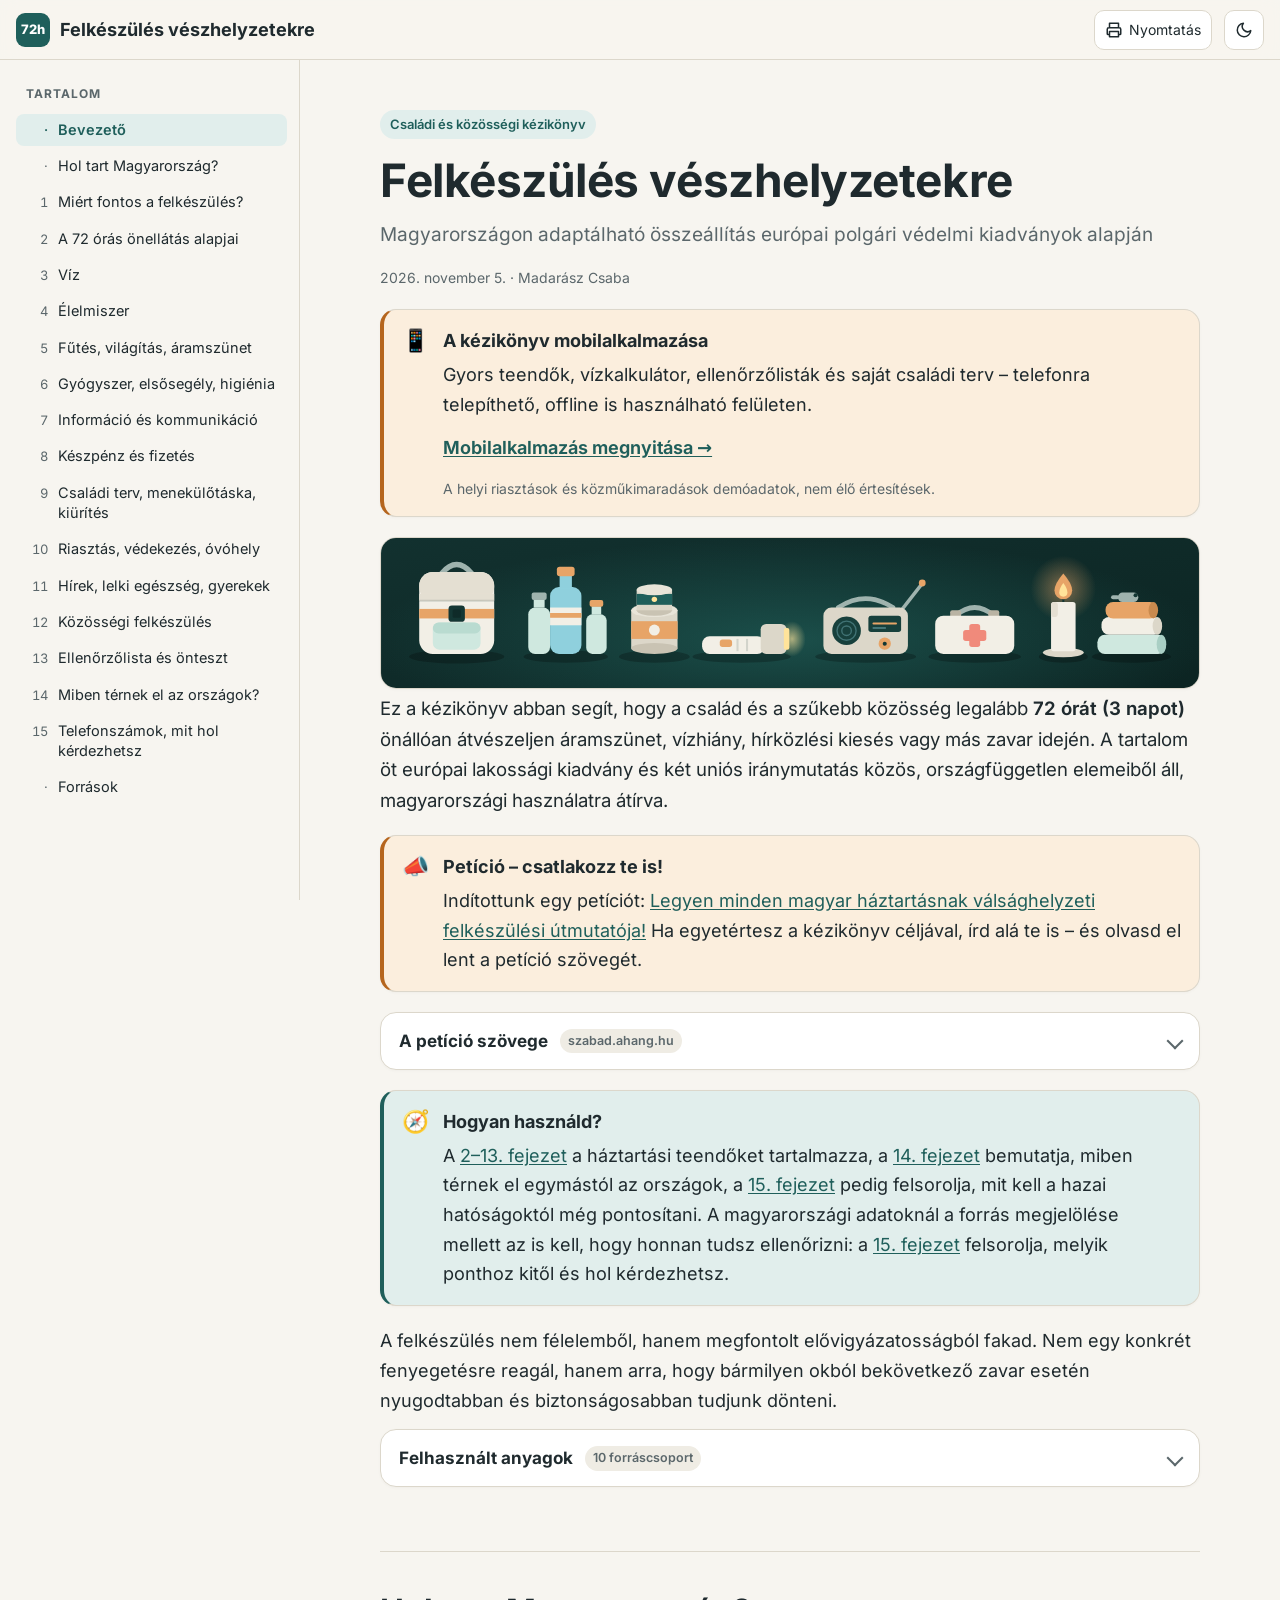
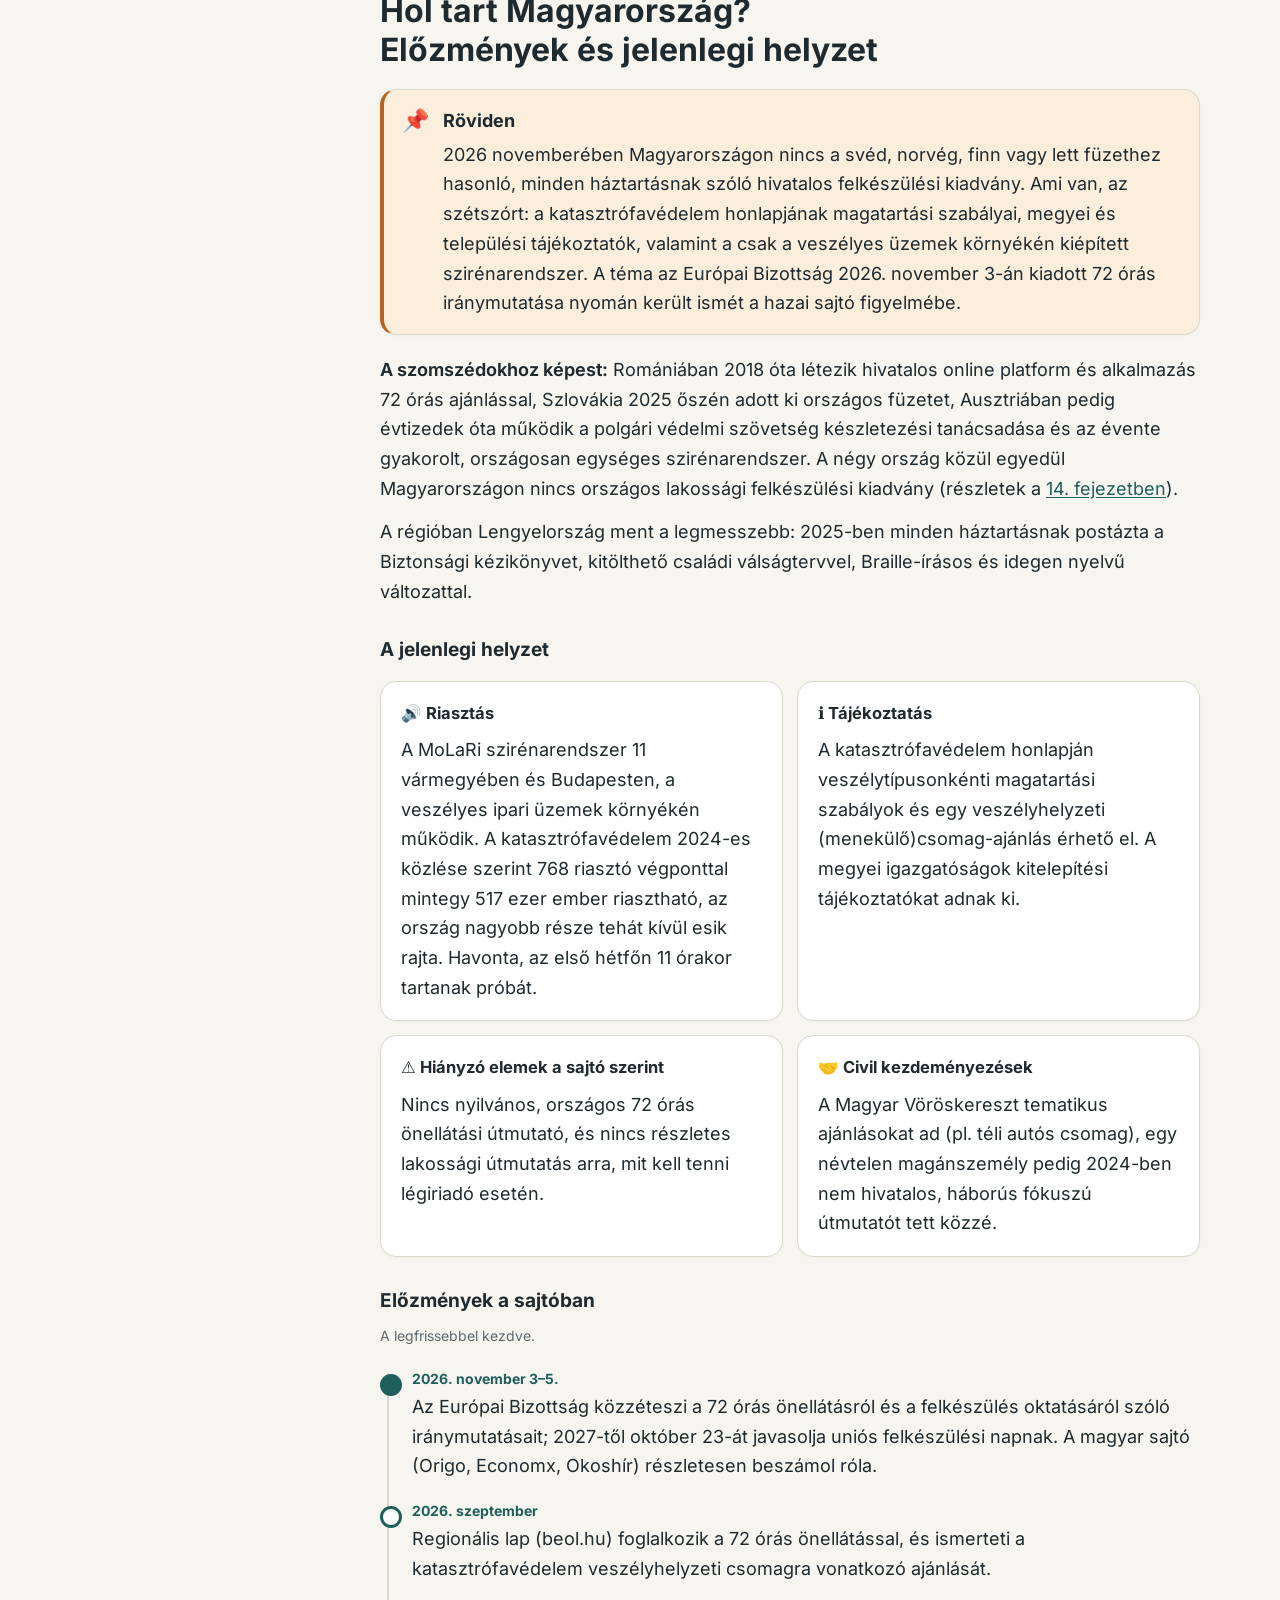
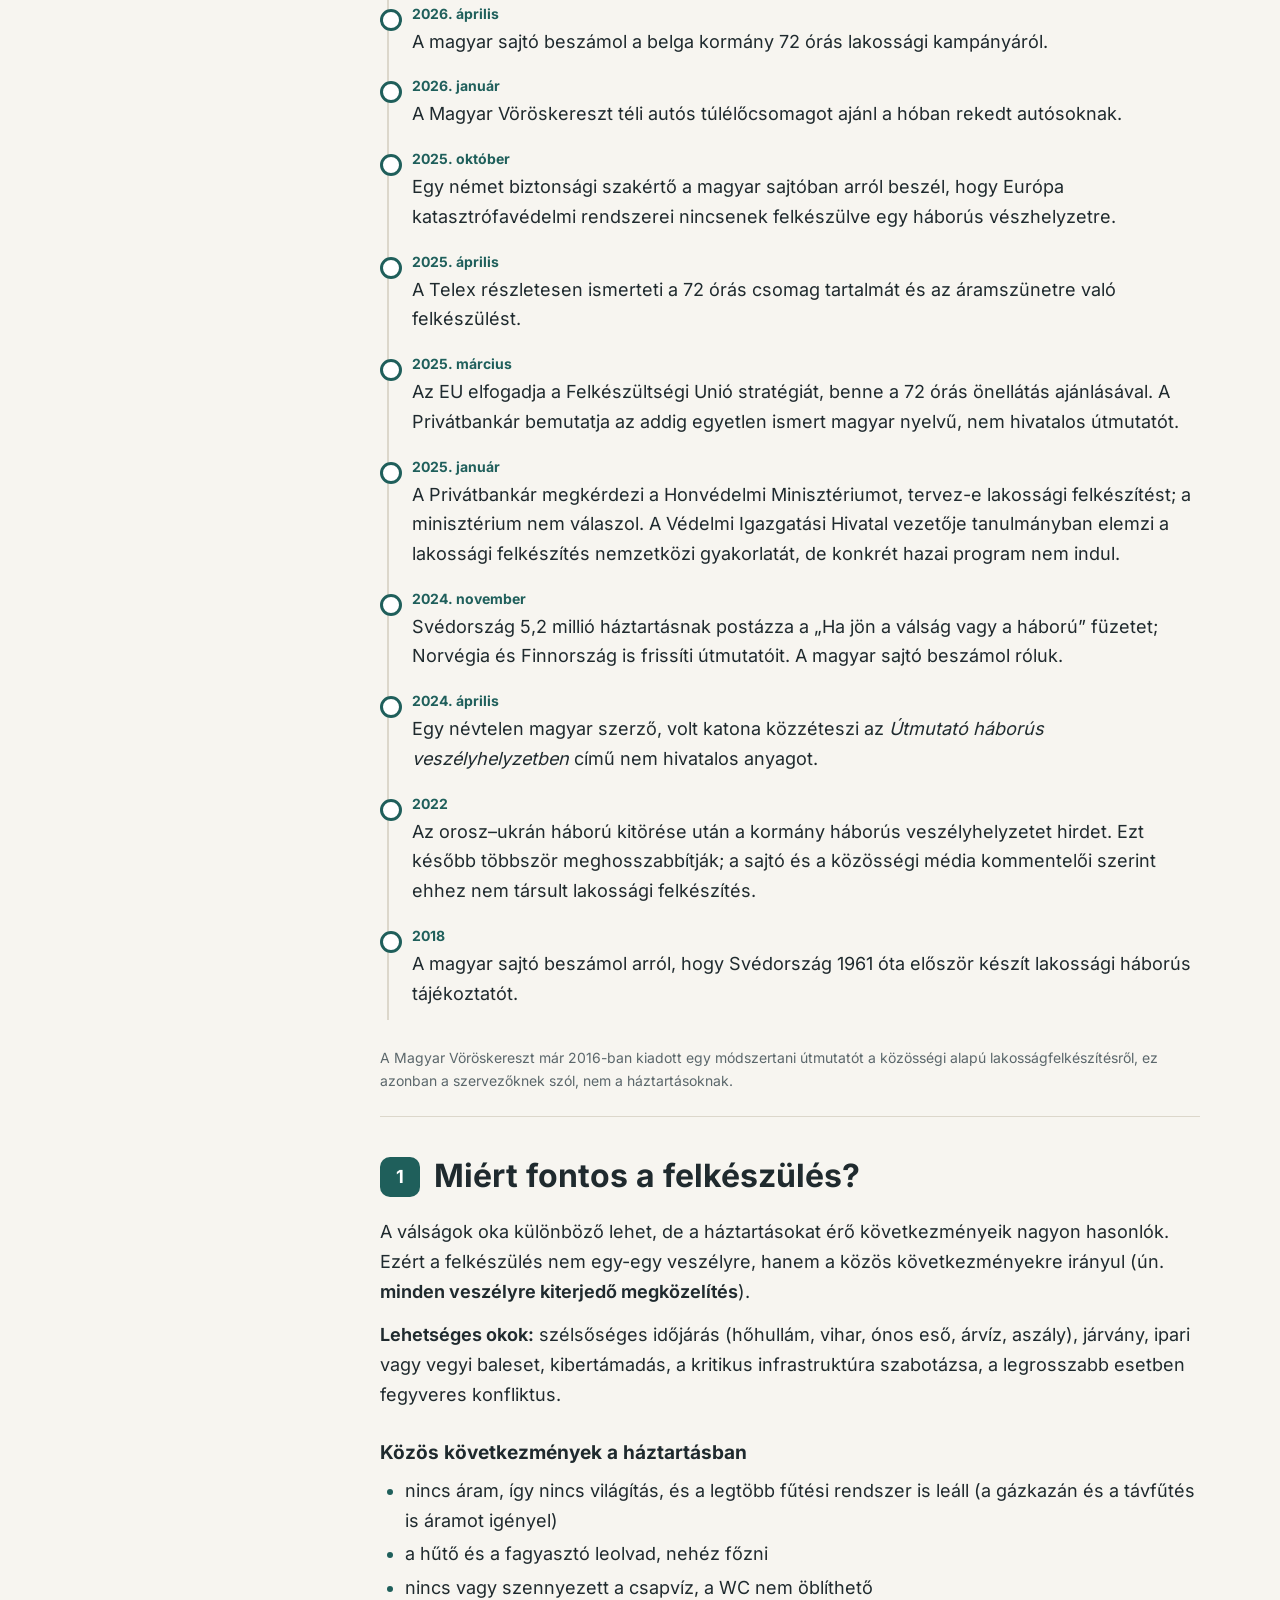
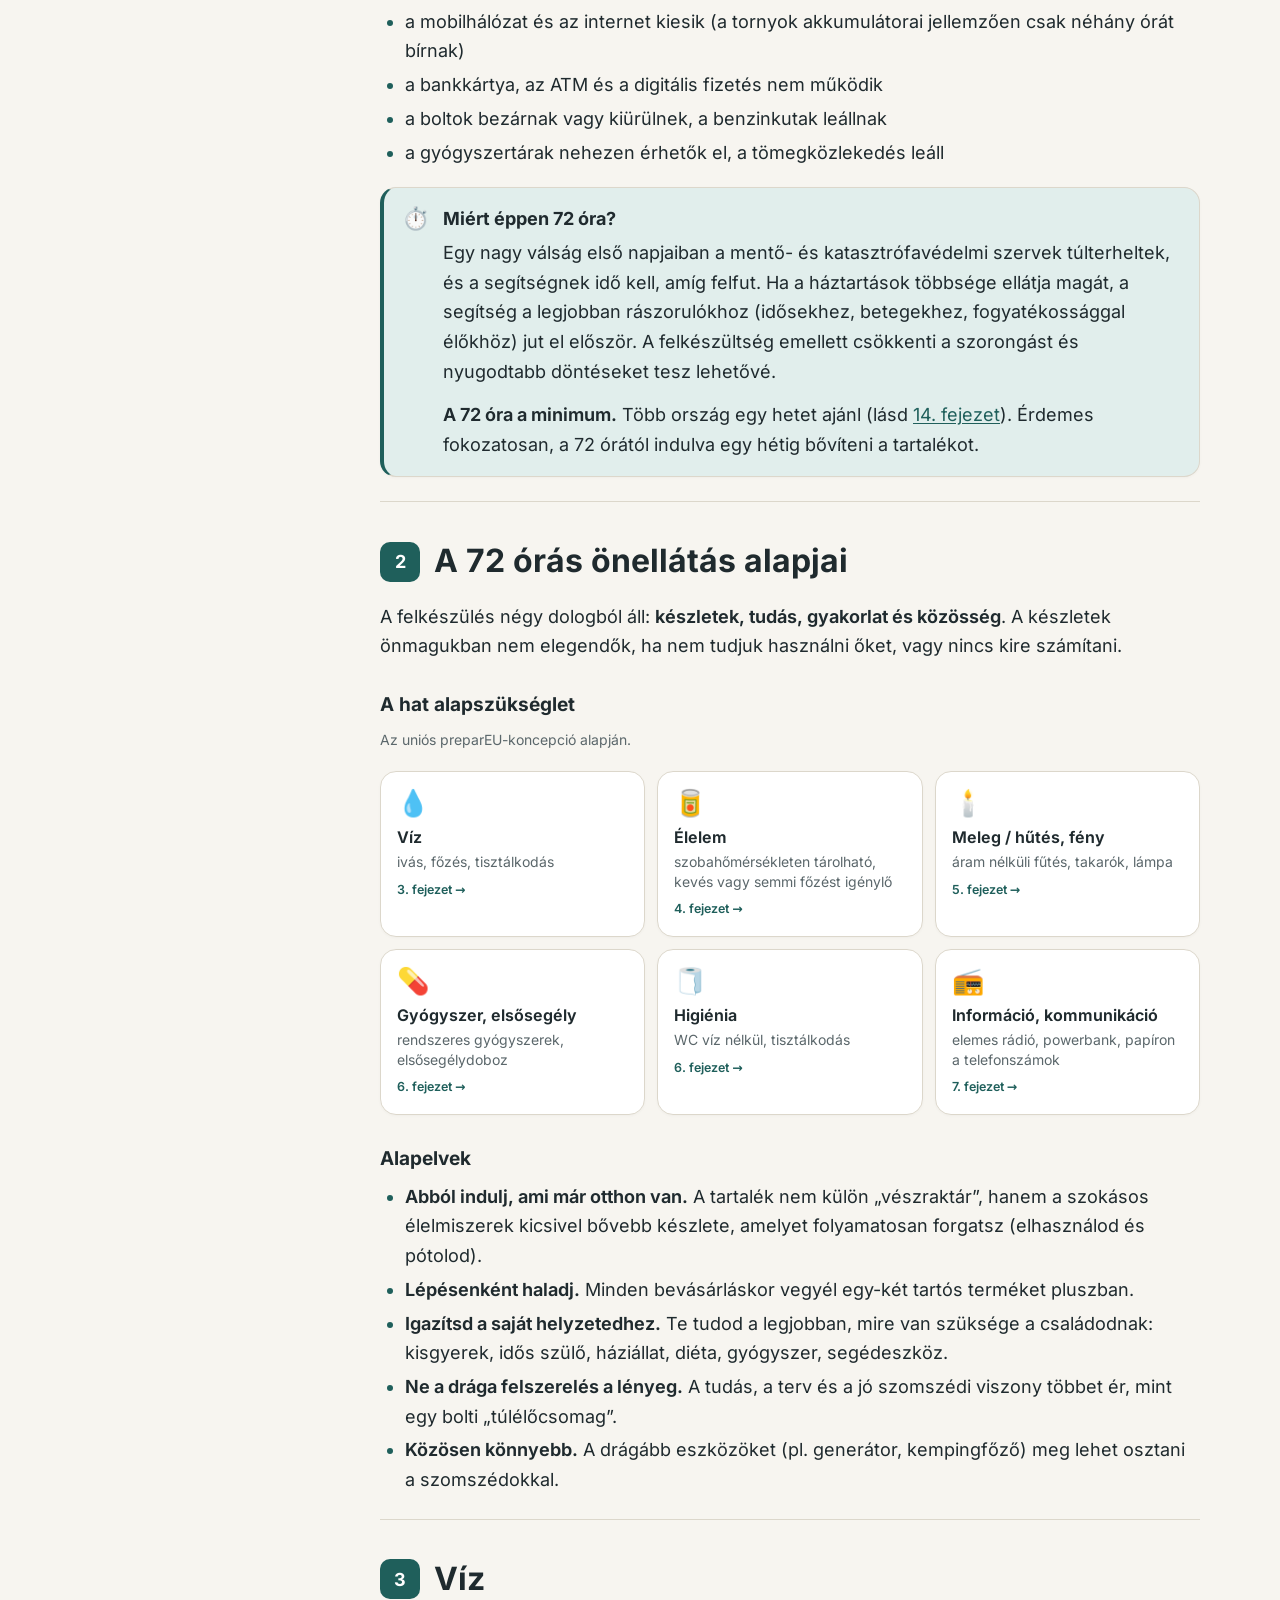
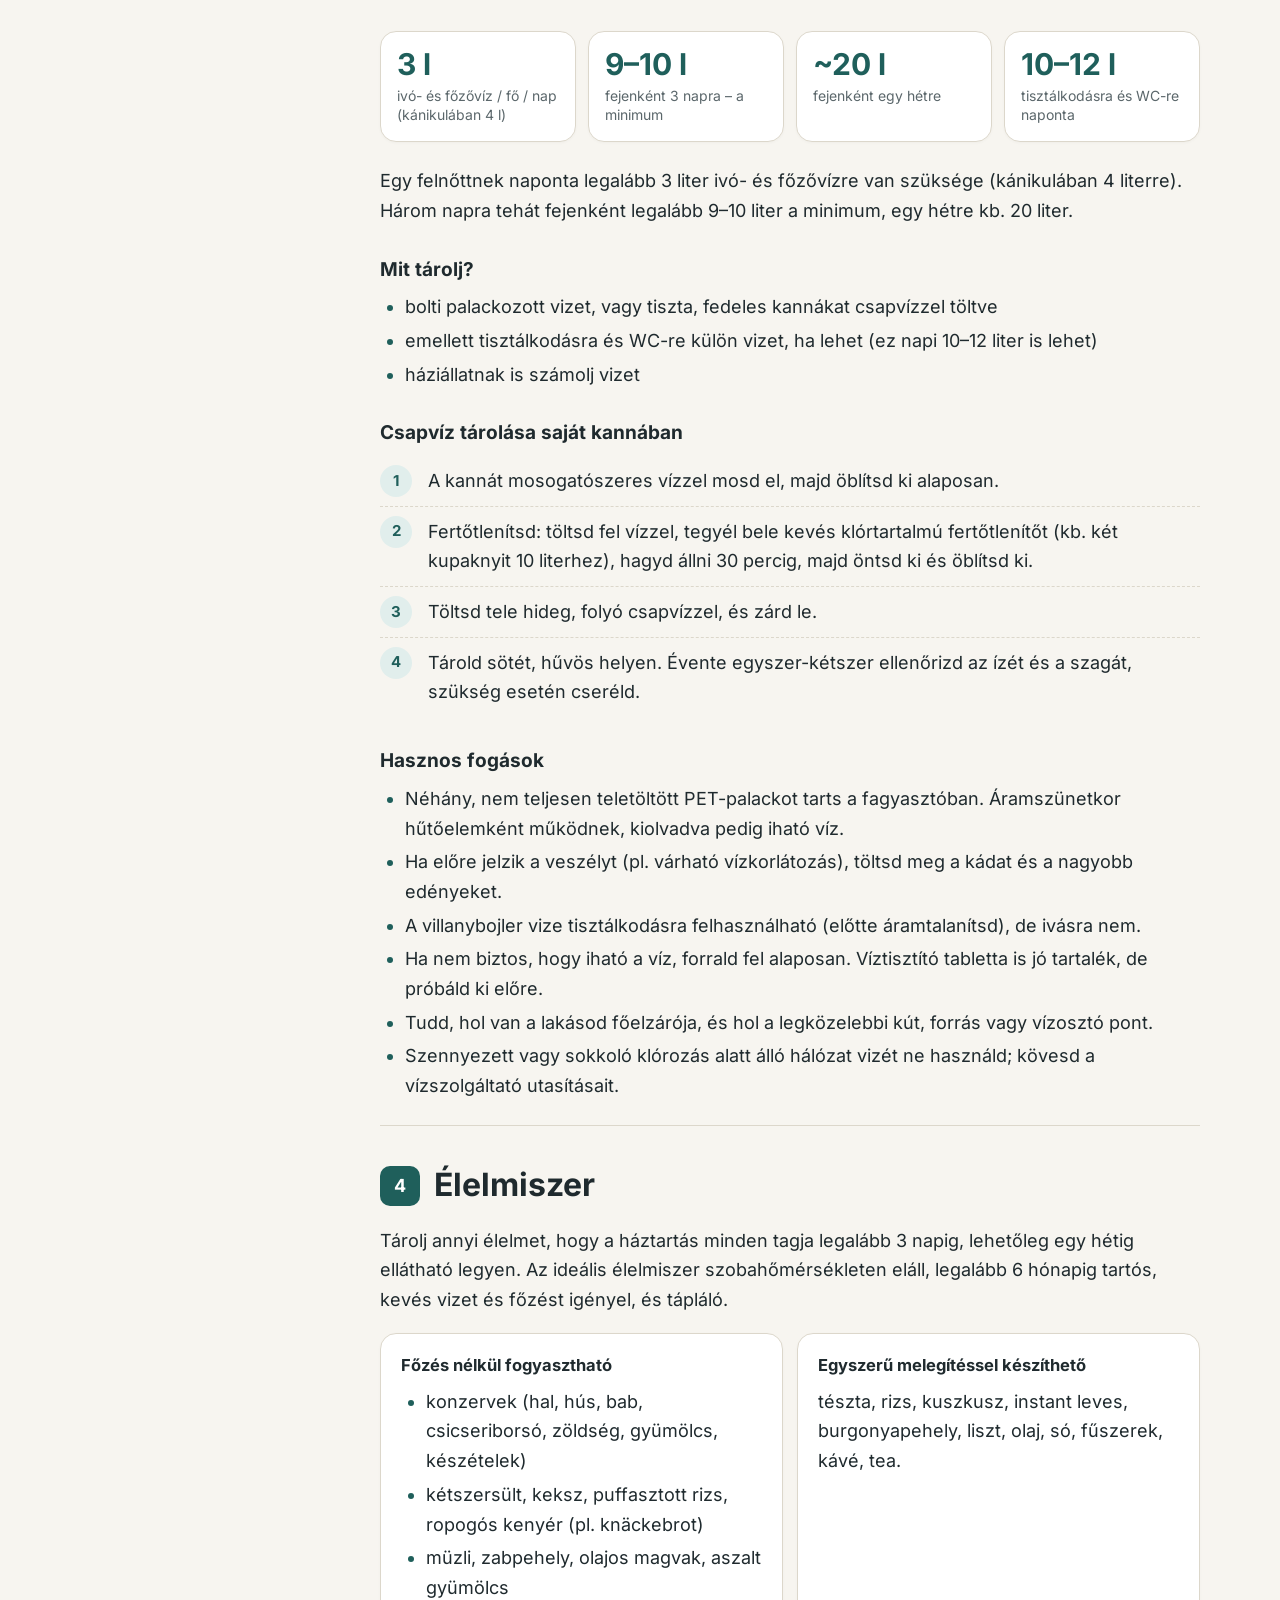
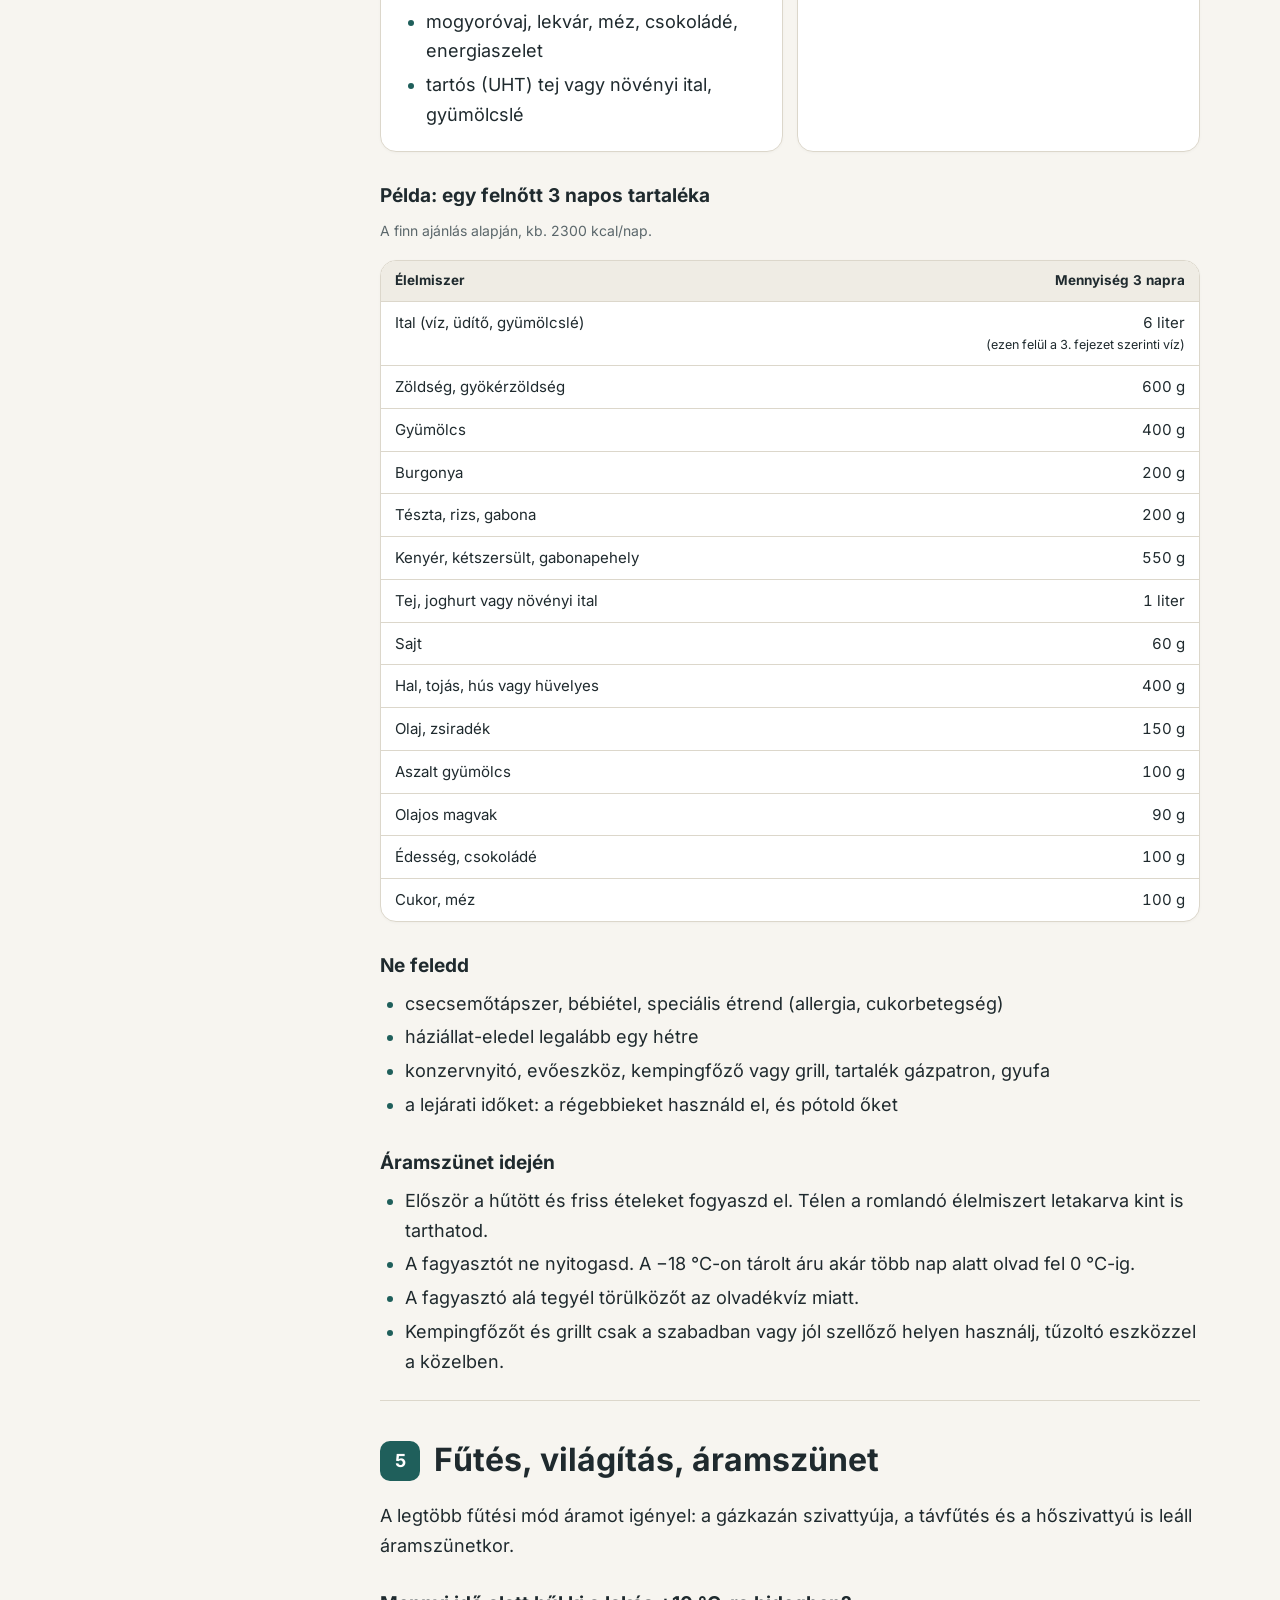
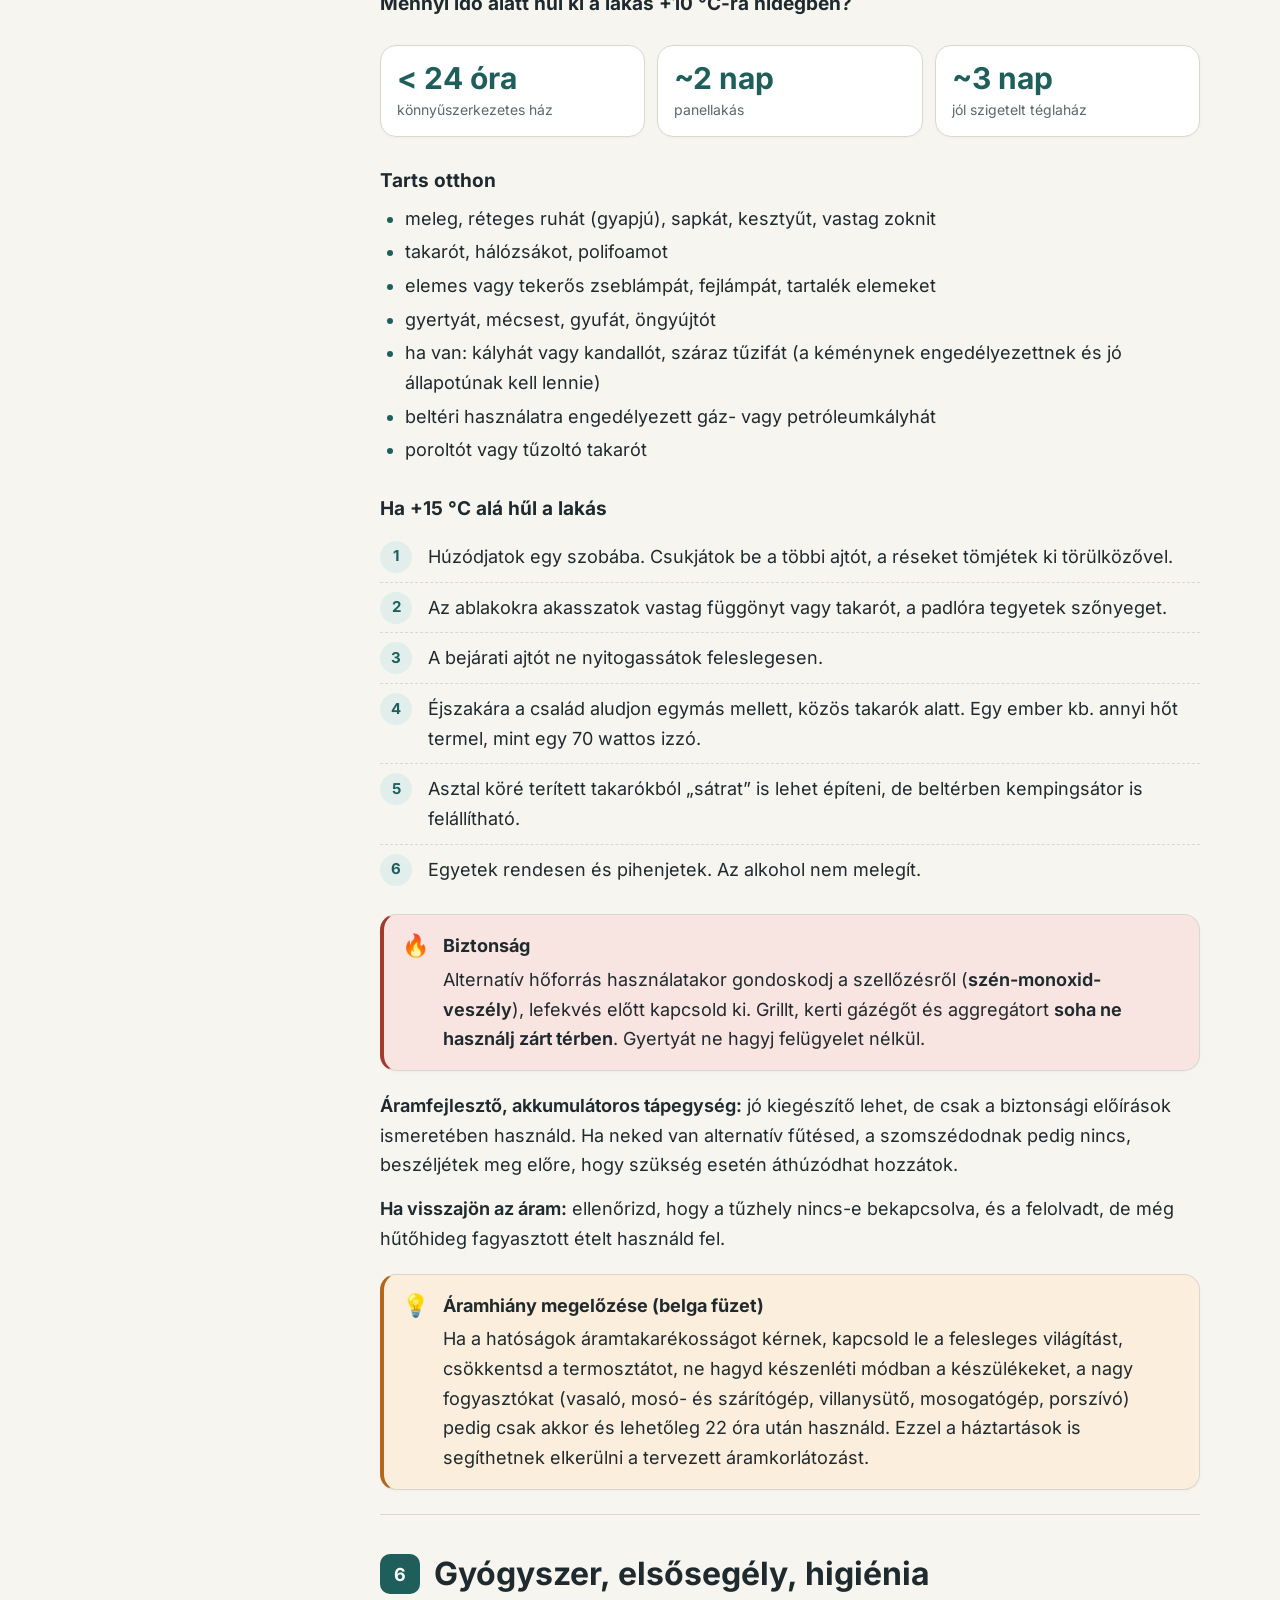
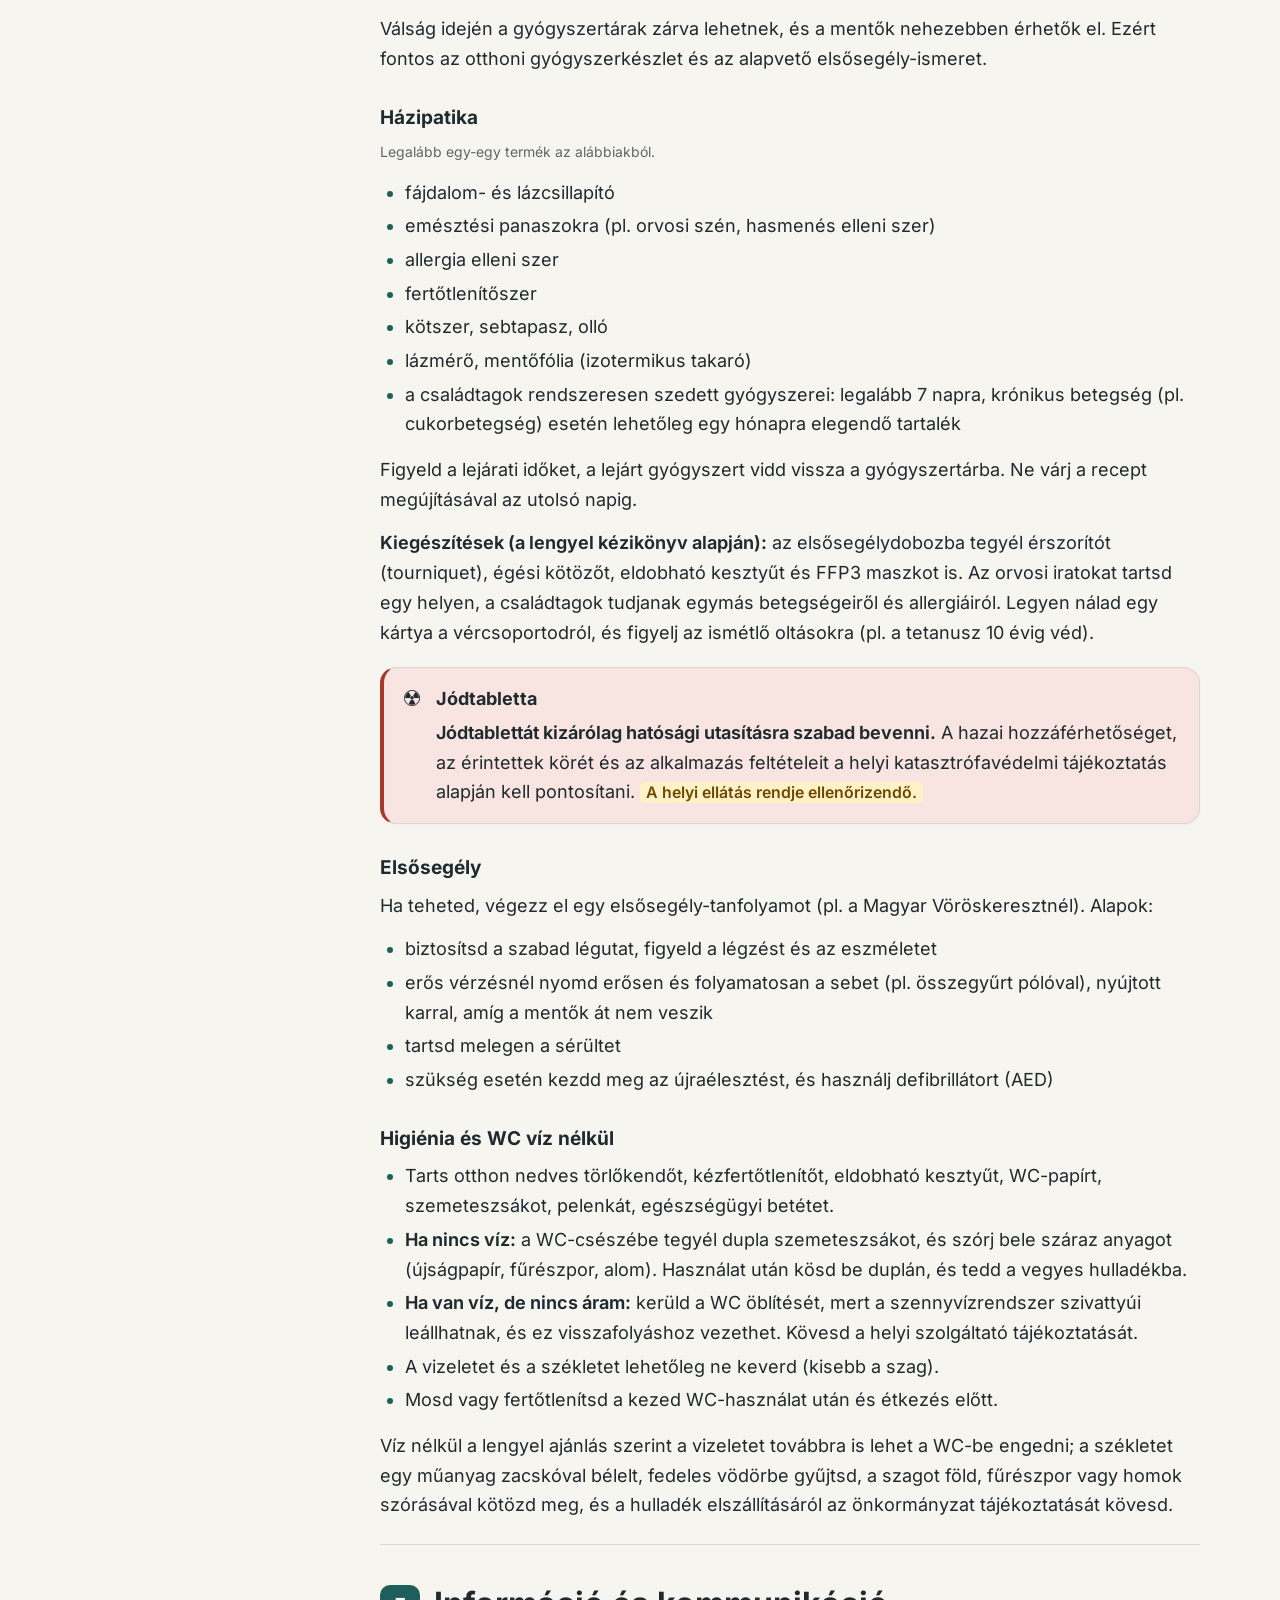
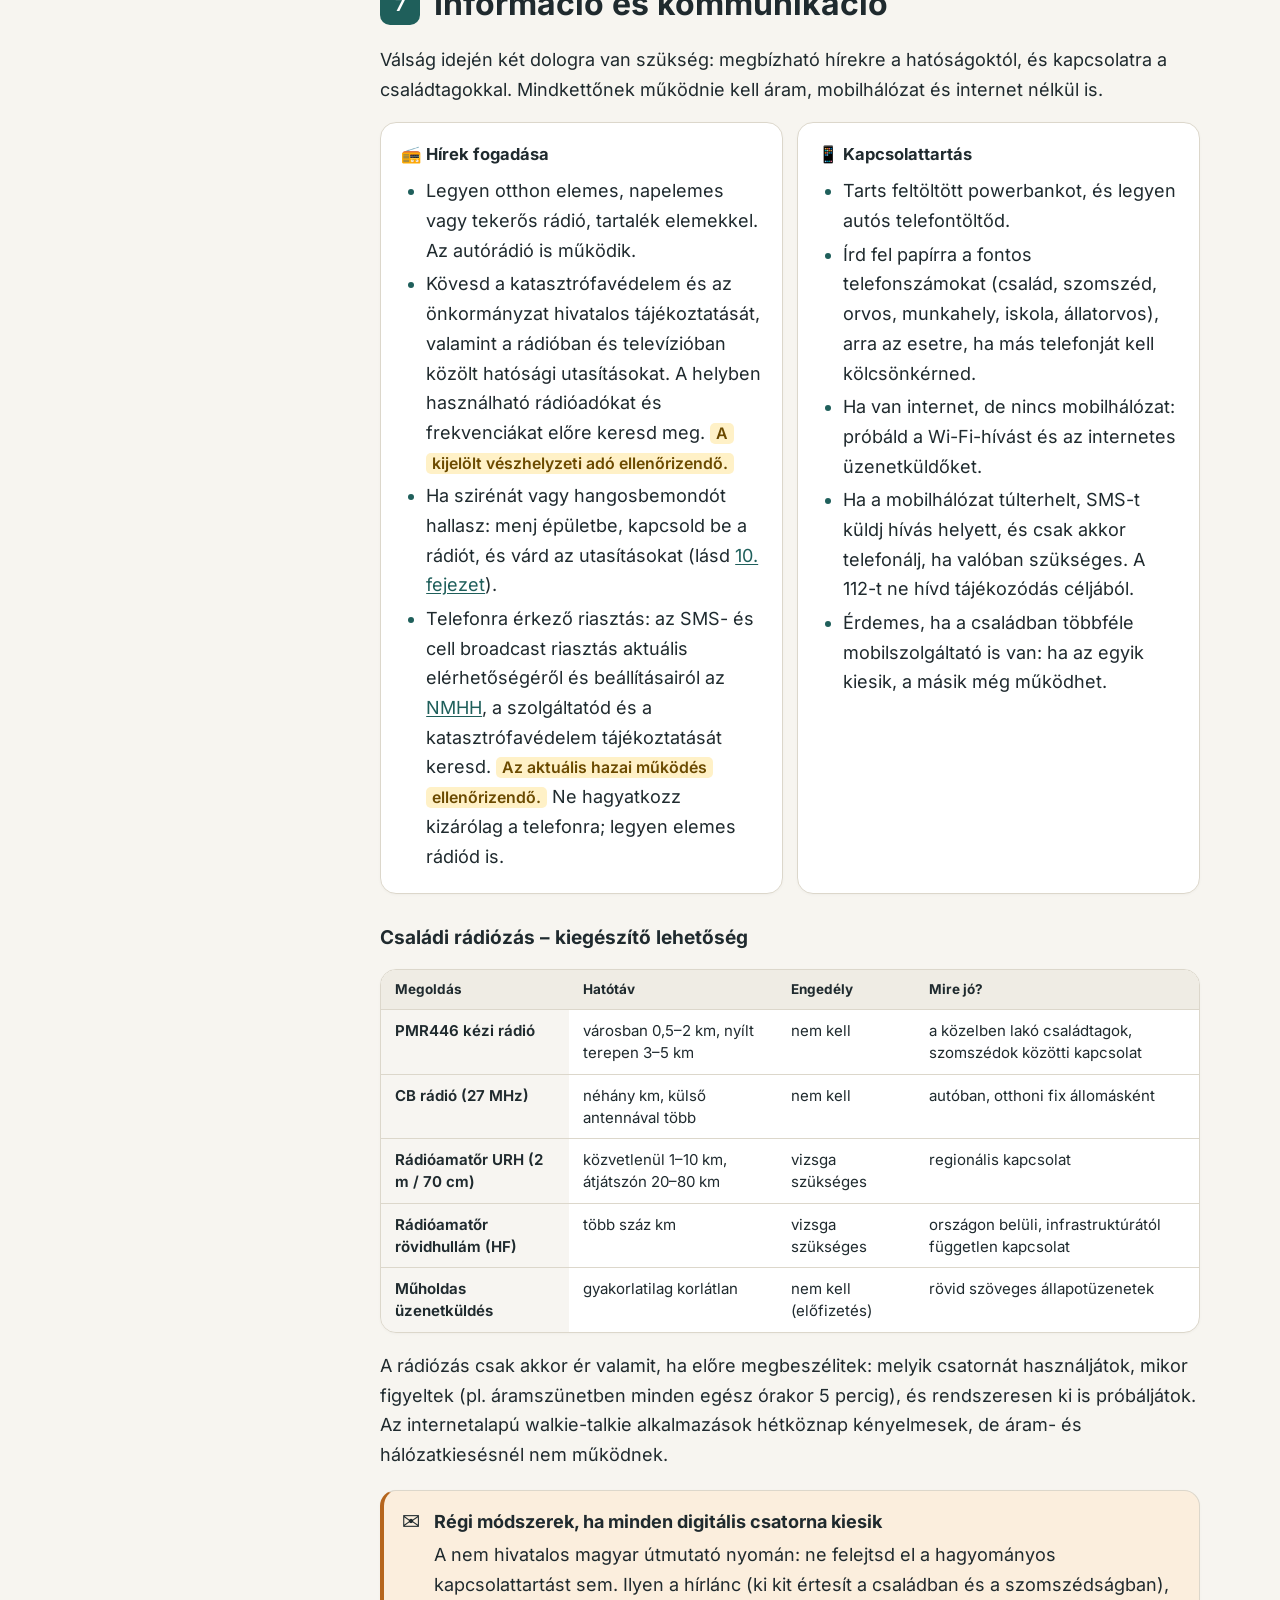
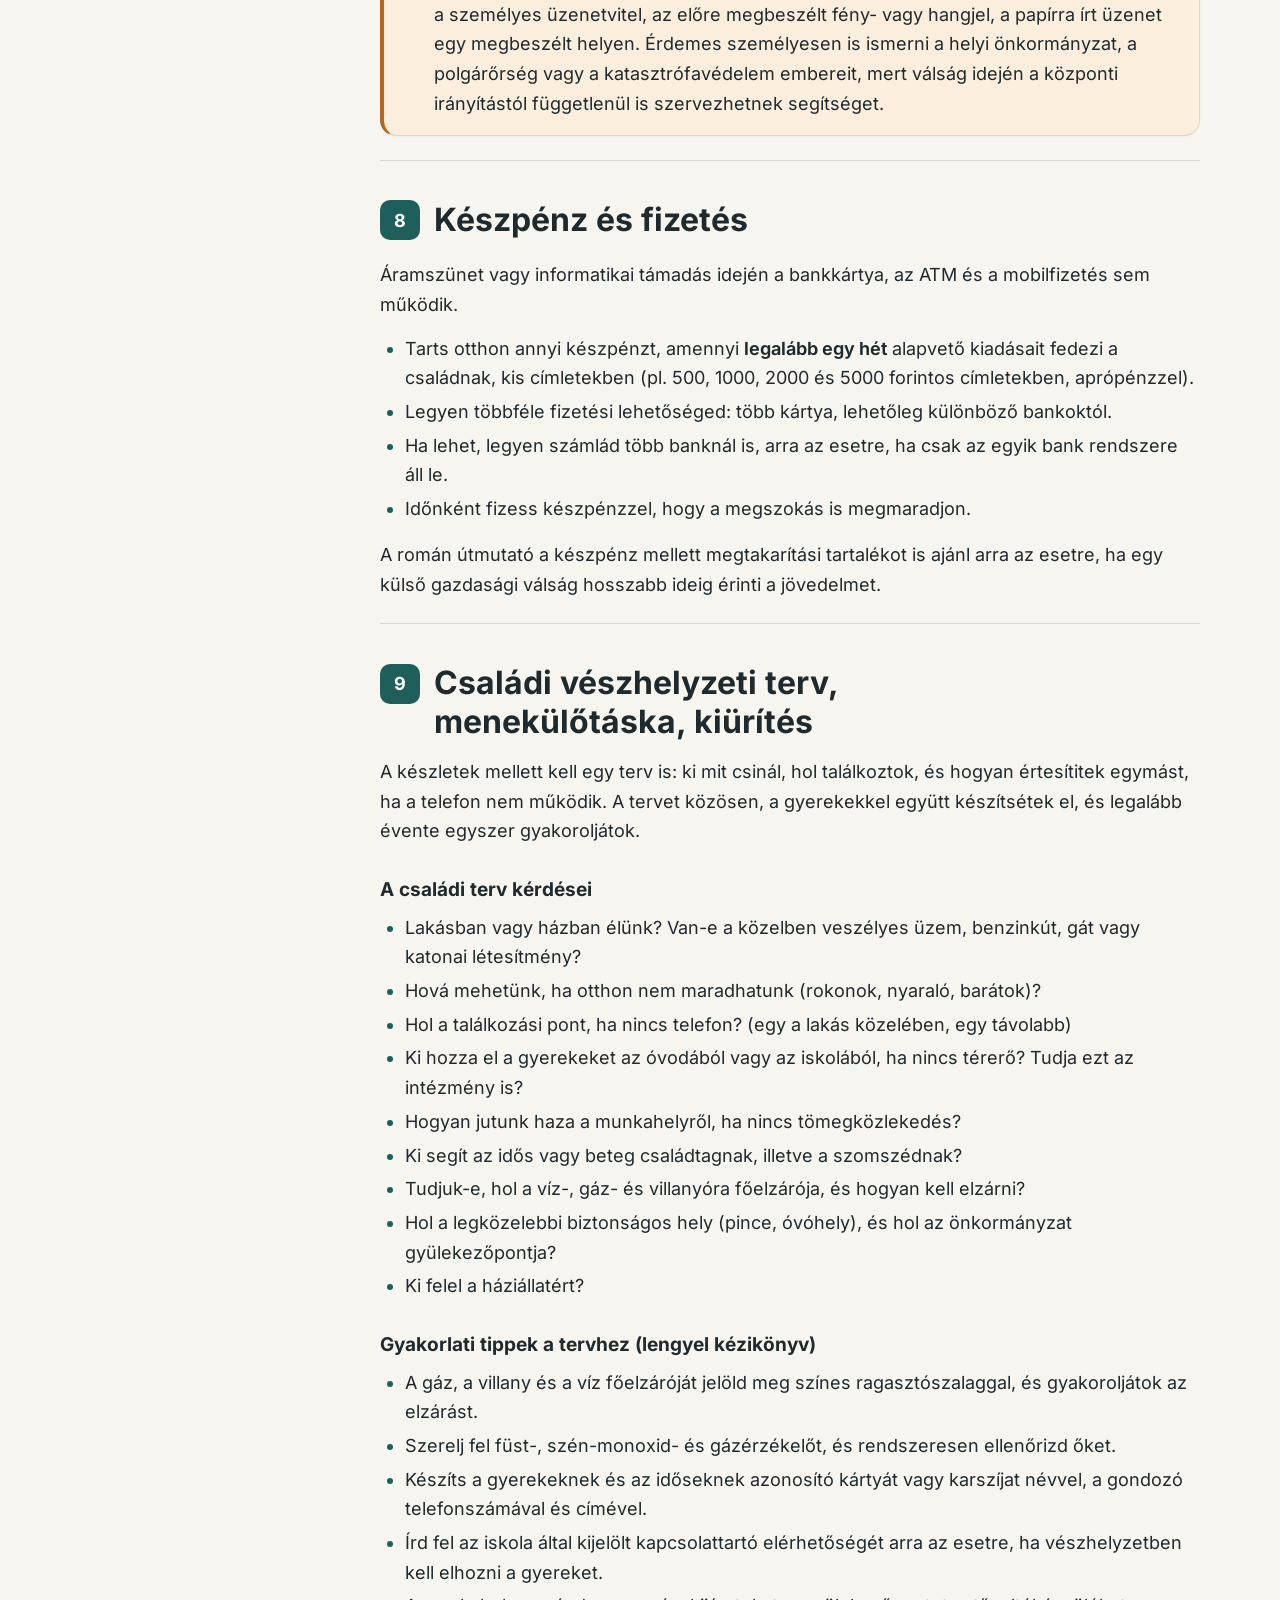
==== commit 2a0b0e2c: "GoatCounter analitika beépítése (kiazami)" ====
--- a/index.html
+++ b/index.html
@@ -1,503 +1,1362 @@
-<!DOCTYPE html>
+<!doctype html>
 <html lang="hu">
 <head>
 <meta charset="utf-8">
 <meta name="viewport" content="width=device-width, initial-scale=1">
-<title>Miért nincs áram? – javaslat a szabványos közmű-tájékoztatásra</title>
-<meta name="description" content="Szakpolitikai javaslat és petíció: a közműszolgáltatók egységes, géppel olvasható, hitelesített formában tegyék közzé a kimaradásokat. Működő demó alkalmazással.">
-<meta property="og:title" content="Miért nincs áram? Miért nincs víz? Tudjuk meg egy helyen.">
-<meta property="og:description" content="Szakpolitikai javaslat, működő demó és petíció a szabványos közmű-kimaradási tájékoztatásért.">
-<meta property="og:type" content="website">
+<title>Felkészülés vészhelyzetekre – családi és közösségi kézikönyv</title>
+<meta name="description" content="72 órás önellátás áramszünet, vízhiány vagy hírközlési kiesés idejére. Magyarországon adaptálható összeállítás európai polgári védelmi kiadványok alapján.">
+<meta property="og:title" content="Felkészülés vészhelyzetekre – családi és közösségi kézikönyv">
+<meta property="og:description" content="Hogyan vészeljük át legalább 72 óráig önállóan az áramszünetet, a vízhiányt vagy a hírközlési kiesést? Európai polgári védelmi kiadványok alapján, magyarországi használatra.">
+<meta property="og:type" content="article">
 <meta property="og:locale" content="hu_HU">
-<meta name="theme-color" content="#0f1724">
-<link rel="preconnect" href="https://fonts.googleapis.com">
-<link rel="preconnect" href="https://fonts.gstatic.com" crossorigin>
-<link href="https://fonts.googleapis.com/css2?family=Newsreader:opsz,wght@6..72,500;6..72,650&family=IBM+Plex+Sans:wght@400;500;600&family=IBM+Plex+Mono:wght@400;500&display=swap" rel="stylesheet">
-<style>
-/* Layout: a dark "blackout" hero with one sodium-lamp light, then a quiet paper column of numbered sections; the demo sits in a phone frame. */
-:root{
-  --paper:#f6f4ef; --surface:#ffffff; --ink:#18202b; --muted:#56606c; --line:#dcd7cc;
-  --accent:#1f5f5b; --on-accent:#ffffff; --lamp:#f2a33a; --lamp-ink:#6b3f00;
-  --night:#0f1724; --night-2:#18233a; --night-ink:#e9edf3; --night-muted:#9aa6b8;
-  --bad:#9a3412; --bad-bg:#fbeee6; --good:#1e6b3f; --good-bg:#e5f3ea;
-  --display:"Newsreader", "Iowan Old Style", Georgia, serif;
-  --body:"IBM Plex Sans", system-ui, -apple-system, "Segoe UI", Roboto, sans-serif;
-  --mono:"IBM Plex Mono", ui-monospace, Menlo, Consolas, monospace;
-}
-@media (prefers-color-scheme: dark){
-  :root:not([data-theme="light"]){
-    color-scheme:dark;
-    --paper:#11161d; --surface:#18202a; --ink:#e8ebf0; --muted:#a3adba; --line:#2b3542;
-    --accent:#74cbc1; --on-accent:#06201d; --lamp-ink:#ffd9a0;
-    --bad:#ffb08a; --bad-bg:#3a1e12; --good:#8fdcae; --good-bg:#12301f;
-  }
-}
-:root[data-theme="dark"]{
-  color-scheme:dark;
-  --paper:#11161d; --surface:#18202a; --ink:#e8ebf0; --muted:#a3adba; --line:#2b3542;
-  --accent:#74cbc1; --on-accent:#06201d; --lamp-ink:#ffd9a0;
-  --bad:#ffb08a; --bad-bg:#3a1e12; --good:#8fdcae; --good-bg:#12301f;
-}
-*{box-sizing:border-box}
-html{scroll-behavior:smooth}
-@media (prefers-reduced-motion: reduce){html{scroll-behavior:auto}}
-body{margin:0;background:var(--paper);color:var(--ink);font:400 18px/1.6 var(--body)}
-a{color:var(--accent)}
-:focus-visible{outline:3px solid var(--lamp);outline-offset:3px}
-h1,h2,h3{font-family:var(--display);font-weight:650;line-height:1.12;text-wrap:balance;margin:0}
-h2{font-size:clamp(30px,4.4vw,44px);letter-spacing:-.01em}
-h3{font-size:22px;font-weight:600}
-p{margin:0}
-.wrap{max-width:1080px;margin:0 auto;padding:0 20px}
-.read{max-width:68ch}
-
-/* ---------- top bar ---------- */
-.bar{position:sticky;top:0;z-index:10;background:var(--night);color:var(--night-ink);border-bottom:1px solid #26324a}
-.bar .wrap{display:flex;align-items:center;gap:18px;min-height:56px;flex-wrap:wrap}
-.bar strong{font-family:var(--mono);font-weight:500;font-size:14px;letter-spacing:.04em;color:var(--lamp)}
-.bar nav{display:flex;gap:16px;flex-wrap:wrap;margin-left:auto}
-.bar nav a{color:var(--night-ink);text-decoration:none;font-size:15px;opacity:.85}
-.bar nav a:hover{opacity:1;text-decoration:underline}
-
-/* ---------- hero ---------- */
-.hero{background:radial-gradient(1200px 520px at 82% 18%, rgba(242,163,58,.16), transparent 60%), var(--night);color:var(--night-ink);padding:72px 0 64px;color-scheme:dark}
-.hero .wrap{display:grid;grid-template-columns:minmax(0,1.15fr) minmax(0,1fr);gap:48px;align-items:center}
-.kicker{font-family:var(--mono);font-size:13px;letter-spacing:.12em;text-transform:uppercase;color:var(--night-muted)}
-.hero h1{font-size:clamp(44px,7vw,84px);letter-spacing:-.02em;margin:14px 0 18px}
-.hero h1 em{font-style:normal;color:var(--lamp)}
-.hero .lead{font-size:20px;color:#cfd6e1;max-width:34ch}
-.hero .to{margin-top:18px;font-size:16px;color:var(--night-muted)}
-.cta{display:flex;gap:12px;flex-wrap:wrap;margin-top:28px}
-.btn{display:inline-flex;align-items:center;justify-content:center;min-height:52px;padding:12px 22px;border-radius:12px;font:600 17px/1.2 var(--body);text-decoration:none;border:2px solid transparent;cursor:pointer}
-.btn.lamp{background:var(--lamp);color:#1d1203}
-.btn.ghost{border-color:#3a4a66;color:var(--night-ink);background:transparent}
-.btn.solid{background:var(--accent);color:var(--on-accent)}
-.btn.line{border-color:var(--accent);color:var(--accent);background:transparent}
-.btn[aria-disabled="true"]{opacity:.55;cursor:not-allowed}
-
-/* decoder: the hero's one moment */
-.decoder{background:var(--night-2);border:1px solid #2c3a57;border-radius:18px;padding:22px;box-shadow:0 30px 80px rgba(0,0,0,.35)}
-.decoder .label{font-family:var(--mono);font-size:12px;letter-spacing:.1em;text-transform:uppercase;color:var(--night-muted)}
-.code{font-family:var(--mono);font-size:15px;color:var(--lamp);background:#0b111c;border-radius:10px;padding:14px;margin:10px 0 18px;overflow-wrap:anywhere}
-.code .sig{color:#5b6b85}
-.notice{border-left:4px solid var(--lamp);padding:4px 0 4px 16px;min-height:150px}
-.notice .lang{font-family:var(--mono);font-size:12px;color:var(--night-muted);letter-spacing:.08em}
-.notice .t{font-family:var(--display);font-size:26px;line-height:1.2;margin:6px 0 8px;color:#fff}
-.notice .d{color:#cfd6e1;font-size:16px}
-.fade{transition:opacity .35s ease}
-.fade.out{opacity:0}
-@media (prefers-reduced-motion: reduce){.fade{transition:none}}
-.langs{display:flex;gap:8px;margin-top:16px;flex-wrap:wrap}
-.langs button{font:500 14px var(--mono);background:transparent;color:var(--night-muted);border:1px solid #33425f;border-radius:999px;padding:6px 12px;cursor:pointer}
-.langs button[aria-pressed="true"]{background:var(--lamp);color:#1d1203;border-color:var(--lamp)}
-.decoder .foot{margin-top:14px;font-size:14px;color:var(--night-muted)}
-
-/* ---------- sections ---------- */
-section.s{padding:84px 0;border-bottom:1px solid var(--line)}
-section[id]{scroll-margin-top:56px}
-.num{font-family:var(--mono);font-size:14px;color:var(--accent);letter-spacing:.08em;margin-bottom:10px}
-.intro{margin-top:16px;font-size:19px;color:var(--muted)}
-.grid2{display:grid;grid-template-columns:repeat(2,minmax(0,1fr));gap:20px;margin-top:36px}
-.grid3{display:grid;grid-template-columns:repeat(3,minmax(0,1fr));gap:20px;margin-top:36px}
-.card{background:var(--surface);border:1px solid var(--line);border-radius:16px;padding:22px;display:flex;flex-direction:column;gap:10px}
-.card p{color:var(--muted);font-size:16px}
-.chan{font-family:var(--mono);font-size:13px;color:var(--muted)}
-
-/* problem channels */
-.who{display:grid;grid-template-columns:repeat(4,minmax(0,1fr));gap:14px;margin-top:36px}
-.who .card{gap:6px}
-.who b{font-size:17px}
-.who .how{font-family:var(--display);font-size:21px;line-height:1.2}
-.verdict{margin-top:20px;display:flex;gap:14px;align-items:flex-start;background:var(--bad-bg);color:var(--bad);border-radius:14px;padding:16px 18px;font-weight:500}
-.verdict span{font-family:var(--mono);font-size:13px;letter-spacing:.06em;border:1px solid currentColor;border-radius:6px;padding:2px 6px;white-space:nowrap}
-
-/* flow */
-.flow{display:grid;grid-template-columns:repeat(4,minmax(0,1fr));gap:0;margin-top:40px;counter-reset:f}
-.flow li{list-style:none;position:relative;padding:22px 22px 22px 22px;background:var(--surface);border:1px solid var(--line);margin-right:-1px}
-.flow li:first-child{border-radius:16px 0 0 16px}
-.flow li:last-child{border-radius:0 16px 16px 0}
-.flow li::before{counter-increment:f;content:counter(f);display:inline-flex;width:32px;height:32px;border-radius:50%;align-items:center;justify-content:center;background:var(--accent);color:var(--on-accent);font:600 15px var(--mono);margin-bottom:12px}
-.flow h3{font-size:20px;margin-bottom:6px}
-.flow p{font-size:15px;color:var(--muted)}
-.flow ol{padding:0;margin:0}
-
-/* table */
-.tablewrap{overflow-x:auto;margin-top:32px;border:1px solid var(--line);border-radius:16px;background:var(--surface)}
-table{border-collapse:collapse;width:100%;min-width:640px;font-size:16px}
-th,td{text-align:left;vertical-align:top;padding:14px 16px;border-bottom:1px solid var(--line)}
-th{font:600 13px var(--mono);letter-spacing:.06em;text-transform:uppercase;color:var(--muted);background:transparent}
-tr:last-child td{border-bottom:0}
-td.now{color:var(--muted)}
-td.then{color:var(--ink);font-weight:500}
-td.then::before{content:"→ ";color:var(--good)}
-
-/* demo */
-.demo{display:grid;grid-template-columns:minmax(0,1fr) 400px;gap:48px;align-items:start;margin-top:36px}
-.phone{justify-self:center;width:100%;max-width:400px;border-radius:44px;padding:12px;background:#0b111c;box-shadow:0 30px 70px rgba(15,23,36,.28)}
-.phone iframe{display:block;width:100%;height:760px;border:0;border-radius:34px;background:#f3f6f5}
-.steps{padding-left:22px;margin:18px 0 0;display:flex;flex-direction:column;gap:10px}
-.demo-tag{display:inline-block;font:600 13px var(--mono);letter-spacing:.08em;background:#fff2d1;color:#7a5200;border-radius:6px;padding:3px 8px}
-
-/* proposal */
-.points{counter-reset:p;display:grid;grid-template-columns:repeat(2,minmax(0,1fr));gap:16px;margin:32px 0 0;padding:0}
-.points li{list-style:none;counter-increment:p;display:grid;grid-template-columns:44px 1fr;gap:12px;background:var(--surface);border:1px solid var(--line);border-radius:14px;padding:18px}
-.points li::before{content:counter(p,decimal-leading-zero);font:500 22px var(--mono);color:var(--accent)}
-.points b{display:block;margin-bottom:4px}
-.points span{color:var(--muted);font-size:16px}
-.timeline{position:relative;display:grid;grid-template-columns:repeat(3,minmax(0,1fr));gap:20px;margin-top:40px}
-.timeline::before{content:"";position:absolute;left:0;right:0;top:14px;height:2px;background:var(--line)}
-.tl{position:relative;padding-top:38px}
-.tl::before{content:"";position:absolute;top:6px;left:0;width:18px;height:18px;border-radius:50%;background:var(--paper);border:3px solid var(--accent)}
-.tl .when{font:500 14px var(--mono);color:var(--accent)}
-.tl p{color:var(--muted);font-size:16px;margin-top:6px}
-
-/* intl */
-.intl .card .flag{font:500 13px var(--mono);color:var(--muted);letter-spacing:.06em;text-transform:uppercase}
-.intl .card .take{margin-top:auto;padding-top:10px;border-top:1px dashed var(--line);font-size:15px;color:var(--ink)}
-
-/* petition */
-.petition{display:grid;grid-template-columns:minmax(0,1.4fr) minmax(0,1fr);gap:40px;margin-top:36px;align-items:start}
-.letter{background:var(--surface);border:1px solid var(--line);border-radius:16px;padding:32px;font-size:17px;display:flex;flex-direction:column;gap:14px}
-.letter h3{font-size:28px}
-.letter ol{margin:0;padding-left:22px;display:flex;flex-direction:column;gap:8px}
-.sign{position:sticky;top:76px;background:var(--night);color:var(--night-ink);border-radius:16px;padding:28px;display:flex;flex-direction:column;gap:14px;color-scheme:dark}
-.sign h3{color:#fff}
-.sign p{color:#cfd6e1;font-size:16px}
-.sign .note{font-size:14px;color:var(--night-muted)}
-.copyrow{display:flex;gap:8px}
-.copyrow input{flex:1;min-width:0;font:14px var(--mono);background:#0b111c;color:#cfd6e1;border:1px solid #33425f;border-radius:10px;padding:10px}
-.copyrow button{font:600 15px var(--body);background:transparent;color:var(--night-ink);border:1px solid #3a4a66;border-radius:10px;padding:0 14px;cursor:pointer}
-
-footer{padding:56px 0 72px;color:var(--muted);font-size:15px}
-footer .cols{display:grid;grid-template-columns:repeat(3,minmax(0,1fr));gap:28px}
-footer h4{font:600 13px var(--mono);letter-spacing:.08em;text-transform:uppercase;color:var(--ink);margin:0 0 10px}
-footer ul{list-style:none;margin:0;padding:0;display:flex;flex-direction:column;gap:6px}
-.disclaimer{margin-top:36px;padding-top:20px;border-top:1px solid var(--line)}
-
-@media (max-width:900px){
-  .hero .wrap,.demo,.petition{grid-template-columns:1fr}
-  .who{grid-template-columns:repeat(2,minmax(0,1fr))}
-  .flow{grid-template-columns:1fr 1fr}
-  .flow li{border-radius:0!important;margin:0 -1px -1px 0}
-  .grid3,footer .cols{grid-template-columns:1fr 1fr}
-  .sign{position:static}
-}
-@media (max-width:600px){
-  body{font-size:17px}
-  section.s{padding:60px 0}
-  .hero{padding:48px 0}
-  .who,.flow,.grid2,.grid3,.points,.timeline,footer .cols{grid-template-columns:1fr}
-  .timeline::before{display:none}
-  .bar nav{display:none}
-  .phone iframe{height:680px}
-  .letter{padding:22px}
-}
-</style>
+<meta name="theme-color" content="#1f5f5b">
+<link rel="icon" href="data:image/svg+xml,%3Csvg xmlns='http://www.w3.org/2000/svg' viewBox='0 0 64 64'%3E%3Crect width='64' height='64' rx='14' fill='%231f5f5b'/%3E%3Ctext x='32' y='42' font-family='Arial' font-weight='700' font-size='26' text-anchor='middle' fill='white'%3E72%3C/text%3E%3C/svg%3E">
+<script>try{var t=localStorage.getItem("kh-theme");if(t)document.documentElement.setAttribute("data-theme",t);}catch(e){}</script>
+<link rel="stylesheet" href="assets/fonts.css">
+<link rel="stylesheet" href="style.css">
 </head>
 <body>
-
-<header class="bar">
-  <div class="wrap">
-    <strong>KÖZMŰ-KIMARADÁS K1</strong>
-    <nav aria-label="Oldal részei">
-      <a href="#problema">Probléma</a>
-      <a href="#megoldas">Megoldás</a>
-      <a href="#demo">Demó</a>
-      <a href="#javaslat">Javaslat</a>
-      <a href="#peticio">Petíció</a>
-    </nav>
-  </div>
+<a class="skip-link" href="#tartalom">Ugrás a tartalomra</a>
+
+<header class="topbar">
+  <button class="icon-btn menu-btn" id="menu-toggle" aria-controls="sidebar" aria-expanded="false" aria-label="Tartalomjegyzék">
+    <svg viewBox="0 0 24 24" fill="none" stroke="currentColor" stroke-width="2" stroke-linecap="round"><path d="M4 6h16M4 12h16M4 18h16"/></svg>
+  </button>
+  <a class="brand" href="#top"><span class="brand-mark">72h</span><span class="brand-text">Felkészülés vészhelyzetekre</span></a>
+  <span class="spacer"></span>
+  <button class="icon-btn" id="print-btn" title="Nyomtatás / mentés PDF-be">
+    <svg viewBox="0 0 24 24" fill="none" stroke="currentColor" stroke-width="2" stroke-linecap="round" stroke-linejoin="round"><path d="M6 9V3h12v6M6 18H4a1 1 0 0 1-1-1v-6a2 2 0 0 1 2-2h14a2 2 0 0 1 2 2v6a1 1 0 0 1-1 1h-2M6 14h12v7H6z"/></svg>
+    <span class="btn-label">Nyomtatás</span>
+  </button>
+  <button class="icon-btn" id="theme-toggle" title="Világos / sötét téma" aria-label="Világos vagy sötét téma váltása">
+    <svg viewBox="0 0 24 24" fill="none" stroke="currentColor" stroke-width="2" stroke-linecap="round" stroke-linejoin="round"><path d="M21 12.8A9 9 0 1 1 11.2 3a7 7 0 0 0 9.8 9.8z"/></svg>
+  </button>
+  <div class="progress-bar" aria-hidden="true"></div>
 </header>
 
-<main>
-<section class="hero" aria-labelledby="h1">
-  <div class="wrap">
-    <div>
-      <p class="kicker">Szakpolitikai javaslat · demó · petíció</p>
-      <h1 id="h1">Miért nincs áram? <em>Miért nincs víz?</em></h1>
-      <p class="lead">Tudjuk meg egy helyen, a saját nyelvünkön, minden ingatlanunkra. Ehhez csak az kell, hogy a szolgáltatók egyféle, hitelesített formában közöljék a kimaradásokat.</p>
-      <p class="to">Javaslat Tanács Zoltán tudományos és technológiai miniszter részére</p>
-      <div class="cta">
-        <a class="btn lamp" href="#peticio">Aláírom a petíciót</a>
-        <a class="btn ghost" href="#demo">Kipróbálom a demót</a>
-      </div>
-    </div>
-
-    <div class="decoder" aria-labelledby="dec-title">
-      <p class="label" id="dec-title">Ennyi utazik a hálózaton – egy SMS-nyi</p>
-      <p class="code">K1|E|Z|F|c4|budapest|ht5jc|ht5ou|eon_bp<span class="sig">|kX9…aláírás</span></p>
-      <p class="label">… és ezt látja belőle a telefon</p>
-      <div class="notice fade" id="notice" aria-live="polite">
-        <p class="lang" id="n-lang">MAGYAR</p>
-        <p class="t" id="n-title">Áramszünet: üzemzavar, vihar miatt</p>
-        <p class="d" id="n-desc">Budapest · várható helyreállítás 13:30 · kiadó: E.ON – Elmű Hálózati · hitelesített</p>
-      </div>
-      <div class="langs" role="group" aria-label="Nyelv választása">
-        <button type="button" data-l="hu" aria-pressed="true">HU</button>
-        <button type="button" data-l="en" aria-pressed="false">EN</button>
-        <button type="button" data-l="uk" aria-pressed="false">UK</button>
-        <button type="button" data-l="de" aria-pressed="false">DE</button>
-      </div>
-      <p class="foot">Kódok utaznak, nem szöveg: ezért fér el egy SMS-ben, és ezért olvasható bármely nyelven. Kitalált adatokkal.</p>
-    </div>
-  </div>
-</section>
-
-<section class="s" id="problema" aria-labelledby="h-prob">
-  <div class="wrap">
-    <p class="num">01 · A PROBLÉMA</p>
-    <h2 id="h-prob" class="read">Négy áramelosztó, négyféle értesítés, és egyik sem géppel olvasható</h2>
-    <p class="intro read">Ha elmegy az áram, először azt kell kideríteni, melyik cég az illetékes, aztán megtalálni a honlapját és ott a saját címünket. Minden szolgáltató máshogy kommunikál, és a vízművekkel még tovább nő a lista.</p>
-
-    <div class="who">
-      <div class="card"><b>E.ON</b><span class="how">Online térkép és digitális csatornák</span><span class="chan">eon.hu</span></div>
-      <div class="card"><b>MVM Démász</b><span class="how">Szórólap a postaládában, hirdetmény a lépcsőházban</span><span class="chan">2026 augusztusától</span></div>
-      <div class="card"><b>MVM Émász</b><span class="how">E-mail, de e-mailben kell igényelni, mérésipont-azonosítóval</span><span class="chan">mvmemaszhalozat.hu</span></div>
-      <div class="card"><b>Opus Titász</b><span class="how">Saját mobilapp, push értesítéssel</span><span class="chan">opustitasz.hu</span></div>
-    </div>
-    <p class="verdict"><span>EREDMÉNY</span>Nincs nyilvános, géppel olvasható csatorna. A független aggregátorok a weboldalakat kérdezik le, és maguk is csak tájékoztató jellegűnek minősítik az adataikat.</p>
-
-    <div class="grid3">
-      <div class="card"><h3>Több ingatlan, idős szülő</h3><p>Szolgáltatónként és címenként külön regisztráció kell, ha egyáltalán lehetséges.</p></div>
-      <div class="card"><h3>Nem magyar anyanyelvűek</h3><p>Az értesítés csak magyarul érhető el; turistának, ideköltözőnek szinte használhatatlan.</p></div>
-      <div class="card"><h3>Vihar, hőhullám</h3><p>A hibabejelentő túlterhelt, a lakos gyenge mobilneten keresgél, az önkormányzat kézzel másolja a közleményeket.</p></div>
-    </div>
-  </div>
-</section>
-
-<section class="s" id="megoldas" aria-labelledby="h-sol">
-  <div class="wrap">
-    <p class="num">02 · A MEGOLDÁS</p>
-    <h2 id="h-sol" class="read">Egy szabvány: a szolgáltató a területet teszi közzé, a telefon dönti el, érintett vagy-e</h2>
-    <p class="intro read">Nem kell új rendszer: a szolgáltatók ma is nyilvántartják a kimaradásokat, ebből táplálják a térképeiket. Csak egy közös kimeneti formára van szükség, nemzetközi szabványra (CAP) építve.</p>
-    <ol class="flow">
-      <li><h3>A szolgáltató rögzít</h3><p>Ahogy ma is: hol, miért, mettől meddig. A rendszere kódolt, aláírt üzenetet készít belőle.</p></li>
-      <li><h3>Nyilvános közzététel</h3><p>Településenként egy fájl és RSS a honlapon; súlyos esetben SMS-nyi tömör forma.</p></li>
-      <li><h3>A telefon ellenőriz</h3><p>Hiteles-e az aláírás, és a kiadó jogosult-e erre a területre és szolgáltatásra.</p></li>
-      <li><h3>Helyben szűr, saját nyelven</h3><p>A mentett helyekre szűr; a cím nem hagyja el a telefont. A szöveget a lakos nyelvén rakja össze.</p></li>
+<div class="layout" id="top">
+  <nav class="sidebar" id="sidebar" aria-label="Tartalomjegyzék">
+    <h2>Tartalom</h2>
+    <ol class="toc">
+      <li><a href="#bevezeto"><span class="num">·</span>Bevezető</a></li>
+      <li><a href="#magyarorszag"><span class="num">·</span>Hol tart Magyarország?</a></li>
+      <li><a href="#miert"><span class="num">1</span>Miért fontos a felkészülés?</a></li>
+      <li><a href="#alapok"><span class="num">2</span>A 72 órás önellátás alapjai</a></li>
+      <li><a href="#viz"><span class="num">3</span>Víz</a></li>
+      <li><a href="#elelmiszer"><span class="num">4</span>Élelmiszer</a></li>
+      <li><a href="#futes"><span class="num">5</span>Fűtés, világítás, áramszünet</a></li>
+      <li><a href="#gyogyszer"><span class="num">6</span>Gyógyszer, elsősegély, higiénia</a></li>
+      <li><a href="#informacio"><span class="num">7</span>Információ és kommunikáció</a></li>
+      <li><a href="#keszpenz"><span class="num">8</span>Készpénz és fizetés</a></li>
+      <li><a href="#terv"><span class="num">9</span>Családi terv, menekülőtáska, kiürítés</a></li>
+      <li><a href="#riasztas"><span class="num">10</span>Riasztás, védekezés, óvóhely</a></li>
+      <li><a href="#lelki"><span class="num">11</span>Hírek, lelki egészség, gyerekek</a></li>
+      <li><a href="#kozosseg"><span class="num">12</span>Közösségi felkészülés</a></li>
+      <li><a href="#ellenorzolista"><span class="num">13</span>Ellenőrzőlista és önteszt</a></li>
+      <li><a href="#orszagok"><span class="num">14</span>Miben térnek el az országok?</a></li>
+      <li><a href="#adaptacio"><span class="num">15</span>Telefonszámok, mit hol kérdezhetsz</a></li>
+      <li><a href="#forrasok"><span class="num">·</span>Források</a></li>
     </ol>
-
-    <div class="tablewrap" role="region" aria-label="Mit nyernek az állampolgárok" tabindex="0">
-      <table>
-        <thead><tr><th scope="col">Helyzet</th><th scope="col">Ma</th><th scope="col">A szabvánnyal</th></tr></thead>
-        <tbody>
-          <tr><td>Nincs áram otthon</td><td class="now">Ki kell deríteni az illetékest, megkeresni a honlapját</td><td class="then">A telefon azonnal mutatja: tervezett vagy hiba, mi az oka, mikorra várható a helyreállítás</td></tr>
-          <tr><td>Nyaraló, szülők lakása, utazás</td><td class="now">Szolgáltatónként külön regisztráció</td><td class="then">Egy alkalmazásban minden hely, minden szolgáltató</td></tr>
-          <tr><td>Nem magyar anyanyelvű lakos</td><td class="now">Csak magyar szöveg</td><td class="then">A kódolt üzenet bármely nyelven megjelenik</td></tr>
-          <tr><td>Tömeges kimaradás</td><td class="now">Túlterhelt hibabejelentő</td><td class="then">SMS-be is beleférő értesítés, kevesebb fölösleges hívás</td></tr>
-          <tr><td>Önkormányzat, kórház, idősotthon</td><td class="now">Kézzel másolt közlemények</td><td class="then">Automatikus átvétel RSS-ből vagy JSON-ból</td></tr>
-          <tr><td>Hamis „vízhiány”-üzenet</td><td class="now">Nehéz megkülönböztetni a valóditól</td><td class="then">Aláírás nélkül nem jelenik meg hivatalosként</td></tr>
-        </tbody>
-      </table>
-    </div>
-  </div>
-</section>
-
-<section class="s" id="demo" aria-labelledby="h-demo">
-  <div class="wrap">
-    <p class="num">03 · MŰKÖDŐ DEMÓ</p>
-    <h2 id="h-demo" class="read">Próbáld ki, milyen lenne, ha már így publikálnának</h2>
-    <div class="demo">
-      <div class="read">
-        <p><span class="demo-tag">DEMÓ</span> Az alkalmazás mintaadatokkal fut; minden kimaradás kitalált. Azt mutatja meg, mit látna a lakos a szabvány bevezetése után.</p>
-        <ol class="steps">
-          <li>A <b>Helyben</b> fülön adj hozzá egy második helyet, például egy nyaralót Siófokon.</li>
-          <li>A <b>Frissítések</b> fülön nyomd meg: <i>„Mi lenne, ha így publikálnák? – mintanap betöltése”</i>.</li>
-          <li>A <b>Most</b> fülön megjelennek a kimaradások; a <b>Nincs áram</b> kártyán a helyek között válthatsz.</li>
-          <li>Válts nyelvet a jobb felső sarokban: magyar, angol, ukrán, német.</li>
-          <li>A Frissítések fülön a hamis feladó üzenetét az app elutasítja.</li>
-        </ol>
-        <p style="margin-top:20px">Internet nélkül is működik, és telepíthető a telefon kezdőképernyőjére. Az alkalmazás egy nyílt, magyar vészhelyzeti felkészülési kézikönyv része.</p>
-        <div class="cta">
-          <a class="btn solid" href="app/index.html?lang=hu" target="_blank" rel="noopener">Megnyitás teljes képernyőn</a>
-          <a class="btn line" href="https://madcsaba.github.io/felkeszules-kezikonyv/" target="_blank" rel="noopener">A kézikönyv</a>
-        </div>
-      </div>
-      <div class="phone"><iframe src="app/index.html?lang=hu#most" title="Demó alkalmazás: Felkészülés" loading="lazy"></iframe></div>
-    </div>
-  </div>
-</section>
-
-<section class="s" id="javaslat" aria-labelledby="h-prop">
-  <div class="wrap">
-    <p class="num">04 · A JAVASLAT</p>
-    <h2 id="h-prop" class="read">Mit kérünk a kormánytól</h2>
-    <p class="intro read"><b>Címzett:</b> Tanács Zoltán tudományos és technológiai miniszter; másolatban az energiapolitikáért és a víziközmű-szolgáltatásért felelős miniszter, a Magyar Energetikai és Közmű-szabályozási Hivatal (MEKH) és az Országos Katasztrófavédelmi Főigazgatóság.</p>
-    <p class="intro read">A kormánytagok feladatköreiről szóló 2026-os rendelet szerint az ágazati infokommunikációs fejlesztési javaslatokat az energiapolitikáért, illetve a víziközmű-szolgáltatásért felelős miniszter az informatikáért felelős miniszterrel egyetértésben dolgozza ki. A közmű-tájékoztatás egységes digitális szabványa pontosan ilyen feladat.</p>
-
-    <ul class="points">
-      <li><div><b>Kormányrendelet a közzétételről</b><span>Minden elosztó és víziközmű-szolgáltató tegye közzé a tervezett munkát, az üzemzavart, a korlátozást és a helyreállítást, egységes formában.</span></div></li>
-      <li><div><b>MEKH-szabvány</b><span>Adatmezők, kódlisták, JSON, RSS/Atom és tömör SMS-forma, a nemzetközi CAP magyar profiljaként.</span></div></li>
-      <li><div><b>Állami tanúsítványlánc</b><span>Minden szolgáltató saját kulcsot kap, amely csak a saját szolgáltatására és területére érvényes.</span></div></li>
-      <li><div><b>Országos továbbító</b><span>SMS és e-mail egy helyen kérhető és vonható vissza; cím és ügyfélazonosító nélkül.</span></div></li>
-      <li><div><b>Adatvédelem a jogszabályban</b><span>A közzétett adat terület, nem személy; az érintettséget a lakos eszköze dönti el.</span></div></li>
-      <li><div><b>Nyílt adat</b><span>Bárki felhasználhatja (fejlesztők, önkormányzatok, sajtó); az aláírás garantálja a forrást.</span></div></li>
+  </nav>
+  <div class="scrim" aria-hidden="true"></div>
+
+  <main id="tartalom">
+    <div class="content">
+
+<!-- ================= HERO / BEVEZETŐ ================= -->
+<section id="bevezeto" class="hero">
+  <span class="eyebrow">Családi és közösségi kézikönyv</span>
+  <h1>Felkészülés vészhelyzetekre</h1>
+  <p class="subtitle">Magyarországon adaptálható összeállítás európai polgári védelmi kiadványok alapján</p>
+  <p class="meta"><time datetime="2026-11-05">2026. november 5.</time> · Madarász Csaba</p>
+
+  <div class="callout tip no-print">
+    <span class="ico" aria-hidden="true">📱</span>
+    <div>
+      <span class="title">A kézikönyv mobilalkalmazása</span>
+      <p>Gyors teendők, vízkalkulátor, ellenőrzőlisták és saját családi terv – telefonra telepíthető, offline is használható felületen.</p>
+      <p><a href="app/"><strong>Mobilalkalmazás megnyitása →</strong></a></p>
+      <p class="meta">A helyi riasztások és közműkimaradások demóadatok, nem élő értesítések.</p>
+    </div>
+  </div>
+
+  <img class="hero-art" src="img/hero.svg" width="1200" height="220"
+       alt="Vészhelyzeti készlet illusztráció: háttizsák, vizes palackok, konzervek, zseblámpa, elemes rádió, elsősegély-doboz, gyertya és összehajtott takaró">
+
+  <p class="lead">Ez a kézikönyv abban segít, hogy a család és a szűkebb közösség legalább <strong>72 órát (3 napot)</strong> önállóan átvészeljen áramszünet, vízhiány, hírközlési kiesés vagy más zavar idején. A tartalom öt európai lakossági kiadvány és két uniós iránymutatás közös, országfüggetlen elemeiből áll, magyarországi használatra átírva.</p>
+
+  <div class="callout tip">
+    <span class="ico" aria-hidden="true">📣</span>
+    <div>
+      <span class="title">Petíció – csatlakozz te is!</span>
+      <p>Indítottunk egy petíciót: <a href="https://szabad.ahang.hu/petitions/legyen-minden-magyar-haztartasnak-valsaghelyzeti-felkeszulesi-utmutatoja" target="_blank" rel="noopener">Legyen minden magyar háztartásnak válsághelyzeti felkészülési útmutatója!</a> Ha egyetértesz a kézikönyv céljával, írd alá te is – és olvasd el lent a petíció szövegét.</p>
+    </div>
+  </div>
+
+  <details class="fold">
+    <summary>A petíció szövege <span class="tag">szabad.ahang.hu</span></summary>
+    <div class="fold-body">
+      <div id="petition-what-text"><div class="trix-content">
+  <div>Tisztelt Kormány!<br><br></div><div>Áramszünet, vízhiány, árvíz, hőhullám, ipari baleset vagy kibertámadás bárhol és bármikor előfordulhat. Egy súlyos esemény első napjaiban a mentő- és katasztrófavédelmi szervek túlterheltek, és a segítségnek időre van szüksége. Ha a háztartások többsége legalább 72 órán át el tudja látni magát, a segítség a legjobban rászorulókhoz, az idősekhez, a betegekhez és a fogyatékossággal élőkhöz juthat el először.<br><br></div><div>Európa-szerte egyre több ország tájékoztatja erről a lakosságát. Svédország, Norvégia, Finnország és Lengyelország nyomtatott füzetet küldött minden háztartásnak. Románia 2018 óta működtet hivatalos felkészülési platformot és mobilalkalmazást, Szlovákia 2025-ben adott ki országos útmutatót, Ausztriában pedig évtizedek óta működik egységes szirénarendszer és készletezési tanácsadás. Az Európai Bizottság 2026. novemberi iránymutatásai a 72 órás önellátást minimumként rögzítik, és felkérik a tagállamokat a lakosság felkészítésére.<br><br></div><div>Magyarországon jelenleg nincs országos, minden háztartásnak szóló felkészülési kiadvány. A MoLaRi szirénarendszer csak a veszélyes ipari üzemek környékén működik, és a katasztrófavédelem 2024-es tájékoztatása szerint mintegy 517 ezer embert ér el, vagyis az ország lakosságának nagyjából 5 százalékát. Arról, hogy mit kell tenni légiriadó esetén, vagy hol vannak a legközelebbi védett helyek, nincs könnyen elérhető, nyilvános tájékoztatás.<br><br></div><div>Ezért kérjük, hogy a Kormány:<br><br></div><ol><li><strong>Készíttessen országos lakossági felkészülési kézikönyvet</strong> az uniós iránymutatások alapján, és juttassa el <strong>minden háztartásba</strong> nyomtatott és digitális formában. A kézikönyv legyen akadálymentes (könnyen érthető, nagy betűs, hangos és jelnyelvi változatban is), és a hazai nemzetiségek nyelvén is jelenjen meg.</li><li><strong>Hozzon létre egy hivatalos, folyamatosan frissített honlapot és alkalmazást</strong> ellenőrzőlistákkal, családi tervsablonnal és helyzetenkénti teendőkkel. Ezek internet nélkül is legyenek használhatók.</li><li><strong>Fejlessze a lakossági riasztást:</strong> terjessze ki országosan a szirénás és a telefonos (cell broadcast) riasztást, tegye közzé minden szirénajel jelentését és a hozzá tartozó teendőket, és tartson évente országos próbariasztást.</li><li><strong>Tegye nyilvánossá a védett helyek és óvóhelyek listáját</strong>, és jelölje meg őket egységes jelzéssel.</li><li><strong>Építse be a felkészülést az óvodai és az általános iskolai nevelésbe</strong> az uniós oktatási iránymutatás szerint: játékosan, az életkornak megfelelően, félelemkeltés nélkül.</li><li><strong>Fordítson kiemelt figyelmet</strong> a fogyatékossággal élőkre, az idősekre, az egyedül élőkre és az alacsony jövedelmű háztartásokra, és vonja be őket és érdekvédelmi szervezeteiket a tervezésbe.</li><li><strong>Vonja be a társadalmat:</strong> az önkormányzatokat, a Magyar Vöröskeresztet, az önkéntes mentőszervezeteket, az iskolákat és a civil közösségeket.</li><li><strong>Mérje az eredményt:</strong> a program indulása előtt és azt követően rendszeresen mérje fel a lakosság felkészültségét, és hozza nyilvánosságra az eredményeket.</li></ol>
+</div></div>
+    </div>
+  </details>
+  <script>
+    fetch('https://szabad.ahang.hu/api/petitions/legyen-minden-magyar-haztartasnak-valsaghelyzeti-felkeszulesi-utmutatoja/what.json')
+      .then((response) => {
+             response.json().then((jsonData) => {
+               document.getElementById('petition-what-text').innerHTML = jsonData.rich_text
+             })
+           })
+      .catch(() => {})
+  </script>
+
+  <div class="callout info">
+    <span class="ico" aria-hidden="true">🧭</span>
+    <div>
+      <span class="title">Hogyan használd?</span>
+      <p>A <a href="#alapok">2–13. fejezet</a> a háztartási teendőket tartalmazza, a <a href="#orszagok">14. fejezet</a> bemutatja, miben térnek el egymástól az országok, a <a href="#adaptacio">15. fejezet</a> pedig felsorolja, mit kell a hazai hatóságoktól még pontosítani. A magyarországi adatoknál a forrás megjelölése mellett az is kell, hogy honnan tudsz ellenőrizni: a <a href="#adaptacio">15. fejezet</a> felsorolja, melyik ponthoz kitől és hol kérdezhetsz.</p>
+    </div>
+  </div>
+
+  <p>A felkészülés nem félelemből, hanem megfontolt elővigyázatosságból fakad. Nem egy konkrét fenyegetésre reagál, hanem arra, hogy bármilyen okból bekövetkező zavar esetén nyugodtabban és biztonságosabban tudjunk dönteni.</p>
+
+  <details class="fold">
+    <summary>Felhasznált anyagok <span class="tag">10 forráscsoport</span></summary>
+    <div class="fold-body">
+      <ul>
+        <li><strong>Lettország:</strong> 72 hours – What to do in case of a crisis (Védelmi Minisztérium, 2024)</li>
+        <li><strong>Svédország:</strong> In case of crisis or war (MSB, 2024)</li>
+        <li><strong>Norvégia:</strong> How you can play your part in Norway's emergency preparedness (DSB)</li>
+        <li><strong>Finnország:</strong> 72 hours – Home preparedness (SPEK, Huoltovarmuuskeskus)</li>
+        <li><strong>Hollandia:</strong> Boosting societal resilience in the Netherlands (NCTV, 2025) – kommunikációs stratégia</li>
+        <li><strong>Európai Bizottság:</strong> SWD(2026) 826 (72 órás önellátás) és SWD(2026) 827 (felkészülés az oktatásban)</li>
+        <li><strong>Európai Bizottság:</strong> C(2026) 8250 közlemény a lakossági felkészültségről (2026. október 30.)</li>
+        <li><strong>Szomszédos országok:</strong> Románia (DSU, fiipregatit.ro), Szlovákia (Belügyminisztérium), Ausztria (Zivilschutzverband) – lásd a <a href="#orszagok">14. fejezetet</a></li>
+        <li><strong>Lengyelország:</strong> Biztonsági kézikönyv (Poradnik bezpieczeństwa, 2025); <strong>Franciaország:</strong> Votre kit d'urgence 72 h plakát</li>
+        <li><strong>Románia:</strong> Útmutató válsághelyzetekre (Guide for Crisis Situations, román kormány); <strong>Belgium:</strong> Faire face aux crises (szövetségi Válságközpont)</li>
+      </ul>
+    </div>
+  </details>
+</section>
+
+<!-- ================= MAGYARORSZÁG ================= -->
+<section id="magyarorszag" class="chapter">
+  <h2>Hol tart Magyarország? Előzmények és jelenlegi helyzet</h2>
+
+  <div class="callout tip">
+    <span class="ico" aria-hidden="true">📌</span>
+    <div>
+      <span class="title">Röviden</span>
+      <p>2026 novemberében Magyarországon nincs a svéd, norvég, finn vagy lett füzethez hasonló, minden háztartásnak szóló hivatalos felkészülési kiadvány. Ami van, az szétszórt: a katasztrófavédelem honlapjának magatartási szabályai, megyei és települési tájékoztatók, valamint a csak a veszélyes üzemek környékén kiépített szirénarendszer. A téma az Európai Bizottság 2026. november 3-án kiadott 72 órás iránymutatása nyomán került ismét a hazai sajtó figyelmébe.</p>
+    </div>
+  </div>
+
+  <p><strong>A szomszédokhoz képest:</strong> Romániában 2018 óta létezik hivatalos online platform és alkalmazás 72 órás ajánlással, Szlovákia 2025 őszén adott ki országos füzetet, Ausztriában pedig évtizedek óta működik a polgári védelmi szövetség készletezési tanácsadása és az évente gyakorolt, országosan egységes szirénarendszer. A négy ország közül egyedül Magyarországon nincs országos lakossági felkészülési kiadvány (részletek a <a href="#orszagok">14. fejezetben</a>).</p>
+  <p>A régióban Lengyelország ment a legmesszebb: 2025-ben minden háztartásnak postázta a Biztonsági kézikönyvet, kitölthető családi válságtervvel, Braille-írásos és idegen nyelvű változattal.</p>
+
+  <h3>A jelenlegi helyzet</h3>
+  <div class="two-col">
+    <div class="card">
+      <h4>🔊 Riasztás</h4>
+      <p>A MoLaRi szirénarendszer 11 vármegyében és Budapesten, a veszélyes ipari üzemek környékén működik. A katasztrófavédelem 2024-es közlése szerint 768 riasztó végponttal mintegy 517 ezer ember riasztható, az ország nagyobb része tehát kívül esik rajta. Havonta, az első hétfőn 11 órakor tartanak próbát.</p>
+    </div>
+    <div class="card">
+      <h4>ℹ️ Tájékoztatás</h4>
+      <p>A katasztrófavédelem honlapján veszélytípusonkénti magatartási szabályok és egy veszélyhelyzeti (menekülő)csomag-ajánlás érhető el. A megyei igazgatóságok kitelepítési tájékoztatókat adnak ki.</p>
+    </div>
+    <div class="card">
+      <h4>⚠️ Hiányzó elemek a sajtó szerint</h4>
+      <p>Nincs nyilvános, országos 72 órás önellátási útmutató, és nincs részletes lakossági útmutatás arra, mit kell tenni légiriadó esetén.</p>
+    </div>
+    <div class="card">
+      <h4>🤝 Civil kezdeményezések</h4>
+      <p>A Magyar Vöröskereszt tematikus ajánlásokat ad (pl. téli autós csomag), egy névtelen magánszemély pedig 2024-ben nem hivatalos, háborús fókuszú útmutatót tett közzé.</p>
+    </div>
+  </div>
+
+  <h3>Előzmények a sajtóban</h3>
+  <p class="meta">A legfrissebbel kezdve.</p>
+  <ol class="timeline">
+    <li class="recent"><time>2026. november 3–5.</time><p>Az Európai Bizottság közzéteszi a 72 órás önellátásról és a felkészülés oktatásáról szóló iránymutatásait; 2027-től október 23-át javasolja uniós felkészülési napnak. A magyar sajtó (Origo, Economx, Okoshír) részletesen beszámol róla.</p></li>
+    <li><time>2026. szeptember</time><p>Regionális lap (beol.hu) foglalkozik a 72 órás önellátással, és ismerteti a katasztrófavédelem veszélyhelyzeti csomagra vonatkozó ajánlását.</p></li>
+    <li><time>2026. április</time><p>A magyar sajtó beszámol a belga kormány 72 órás lakossági kampányáról.</p></li>
+    <li><time>2026. január</time><p>A Magyar Vöröskereszt téli autós túlélőcsomagot ajánl a hóban rekedt autósoknak.</p></li>
+    <li><time>2025. október</time><p>Egy német biztonsági szakértő a magyar sajtóban arról beszél, hogy Európa katasztrófavédelmi rendszerei nincsenek felkészülve egy háborús vészhelyzetre.</p></li>
+    <li><time>2025. április</time><p>A Telex részletesen ismerteti a 72 órás csomag tartalmát és az áramszünetre való felkészülést.</p></li>
+    <li><time>2025. március</time><p>Az EU elfogadja a Felkészültségi Unió stratégiát, benne a 72 órás önellátás ajánlásával. A Privátbankár bemutatja az addig egyetlen ismert magyar nyelvű, nem hivatalos útmutatót.</p></li>
+    <li><time>2025. január</time><p>A Privátbankár megkérdezi a Honvédelmi Minisztériumot, tervez-e lakossági felkészítést; a minisztérium nem válaszol. A Védelmi Igazgatási Hivatal vezetője tanulmányban elemzi a lakossági felkészítés nemzetközi gyakorlatát, de konkrét hazai program nem indul.</p></li>
+    <li><time>2024. november</time><p>Svédország 5,2 millió háztartásnak postázza a „Ha jön a válság vagy a háború” füzetet; Norvégia és Finnország is frissíti útmutatóit. A magyar sajtó beszámol róluk.</p></li>
+    <li><time>2024. április</time><p>Egy névtelen magyar szerző, volt katona közzéteszi az <em>Útmutató háborús veszélyhelyzetben</em> című nem hivatalos anyagot.</p></li>
+    <li><time>2022</time><p>Az orosz–ukrán háború kitörése után a kormány háborús veszélyhelyzetet hirdet. Ezt később többször meghosszabbítják; a sajtó és a közösségi média kommentelői szerint ehhez nem társult lakossági felkészítés.</p></li>
+    <li><time>2018</time><p>A magyar sajtó beszámol arról, hogy Svédország 1961 óta először készít lakossági háborús tájékoztatót.</p></li>
+  </ol>
+  <p class="meta">A Magyar Vöröskereszt már 2016-ban kiadott egy módszertani útmutatót a közösségi alapú lakosságfelkészítésről, ez azonban a szervezőknek szól, nem a háztartásoknak.</p>
+</section>
+
+<!-- ================= 1 ================= -->
+<section id="miert" class="chapter">
+  <h2><span class="ch-num">1</span>Miért fontos a felkészülés?</h2>
+  <p>A válságok oka különböző lehet, de a háztartásokat érő következményeik nagyon hasonlók. Ezért a felkészülés nem egy-egy veszélyre, hanem a közös következményekre irányul (ún. <strong>minden veszélyre kiterjedő megközelítés</strong>).</p>
+  <p><strong>Lehetséges okok:</strong> szélsőséges időjárás (hőhullám, vihar, ónos eső, árvíz, aszály), járvány, ipari vagy vegyi baleset, kibertámadás, a kritikus infrastruktúra szabotázsa, a legrosszabb esetben fegyveres konfliktus.</p>
+
+  <h3>Közös következmények a háztartásban</h3>
+  <ul>
+    <li>nincs áram, így nincs világítás, és a legtöbb fűtési rendszer is leáll (a gázkazán és a távfűtés is áramot igényel)</li>
+    <li>a hűtő és a fagyasztó leolvad, nehéz főzni</li>
+    <li>nincs vagy szennyezett a csapvíz, a WC nem öblíthető</li>
+    <li>a mobilhálózat és az internet kiesik (a tornyok akkumulátorai jellemzően csak néhány órát bírnak)</li>
+    <li>a bankkártya, az ATM és a digitális fizetés nem működik</li>
+    <li>a boltok bezárnak vagy kiürülnek, a benzinkutak leállnak</li>
+    <li>a gyógyszertárak nehezen érhetők el, a tömegközlekedés leáll</li>
+  </ul>
+
+  <div class="callout info">
+    <span class="ico" aria-hidden="true">⏱️</span>
+    <div>
+      <span class="title">Miért éppen 72 óra?</span>
+      <p>Egy nagy válság első napjaiban a mentő- és katasztrófavédelmi szervek túlterheltek, és a segítségnek idő kell, amíg felfut. Ha a háztartások többsége ellátja magát, a segítség a legjobban rászorulókhoz (idősekhez, betegekhez, fogyatékossággal élőkhöz) jut el először. A felkészültség emellett csökkenti a szorongást és nyugodtabb döntéseket tesz lehetővé.</p>
+      <p><strong>A 72 óra a minimum.</strong> Több ország egy hetet ajánl (lásd <a href="#orszagok">14. fejezet</a>). Érdemes fokozatosan, a 72 órától indulva egy hétig bővíteni a tartalékot.</p>
+    </div>
+  </div>
+</section>
+
+<!-- ================= 2 ================= -->
+<section id="alapok" class="chapter">
+  <h2><span class="ch-num">2</span>A 72 órás önellátás alapjai</h2>
+  <p>A felkészülés négy dologból áll: <strong>készletek, tudás, gyakorlat és közösség</strong>. A készletek önmagukban nem elegendők, ha nem tudjuk használni őket, vagy nincs kire számítani.</p>
+
+  <h3>A hat alapszükséglet</h3>
+  <p class="meta">Az uniós preparEU-koncepció alapján.</p>
+  <div class="need-grid">
+    <a class="need" href="#viz"><span class="ico">💧</span><strong>Víz</strong><span>ivás, főzés, tisztálkodás</span><em>3. fejezet →</em></a>
+    <a class="need" href="#elelmiszer"><span class="ico">🥫</span><strong>Élelem</strong><span>szobahőmérsékleten tárolható, kevés vagy semmi főzést igénylő</span><em>4. fejezet →</em></a>
+    <a class="need" href="#futes"><span class="ico">🕯️</span><strong>Meleg / hűtés, fény</strong><span>áram nélküli fűtés, takarók, lámpa</span><em>5. fejezet →</em></a>
+    <a class="need" href="#gyogyszer"><span class="ico">💊</span><strong>Gyógyszer, elsősegély</strong><span>rendszeres gyógyszerek, elsősegélydoboz</span><em>6. fejezet →</em></a>
+    <a class="need" href="#higienia"><span class="ico">🧻</span><strong>Higiénia</strong><span>WC víz nélkül, tisztálkodás</span><em>6. fejezet →</em></a>
+    <a class="need" href="#informacio"><span class="ico">📻</span><strong>Információ, kommunikáció</strong><span>elemes rádió, powerbank, papíron a telefonszámok</span><em>7. fejezet →</em></a>
+  </div>
+
+  <h3>Alapelvek</h3>
+  <ul>
+    <li><strong>Abból indulj, ami már otthon van.</strong> A tartalék nem külön „vészraktár”, hanem a szokásos élelmiszerek kicsivel bővebb készlete, amelyet folyamatosan forgatsz (elhasználod és pótolod).</li>
+    <li><strong>Lépésenként haladj.</strong> Minden bevásárláskor vegyél egy-két tartós terméket pluszban.</li>
+    <li><strong>Igazítsd a saját helyzetedhez.</strong> Te tudod a legjobban, mire van szüksége a családodnak: kisgyerek, idős szülő, háziállat, diéta, gyógyszer, segédeszköz.</li>
+    <li><strong>Ne a drága felszerelés a lényeg.</strong> A tudás, a terv és a jó szomszédi viszony többet ér, mint egy bolti „túlélőcsomag”.</li>
+    <li><strong>Közösen könnyebb.</strong> A drágább eszközöket (pl. generátor, kempingfőző) meg lehet osztani a szomszédokkal.</li>
+  </ul>
+</section>
+
+<!-- ================= 3 ================= -->
+<section id="viz" class="chapter">
+  <h2><span class="ch-num">3</span>Víz</h2>
+  <div class="stat-grid">
+    <div class="stat"><span class="big">3 l</span><span class="lbl">ivó- és főzővíz / fő / nap (kánikulában 4 l)</span></div>
+    <div class="stat"><span class="big">9–10 l</span><span class="lbl">fejenként 3 napra – a minimum</span></div>
+    <div class="stat"><span class="big">~20 l</span><span class="lbl">fejenként egy hétre</span></div>
+    <div class="stat"><span class="big">10–12 l</span><span class="lbl">tisztálkodásra és WC-re naponta</span></div>
+  </div>
+  <p>Egy felnőttnek naponta legalább 3 liter ivó- és főzővízre van szüksége (kánikulában 4 literre). Három napra tehát fejenként legalább 9–10 liter a minimum, egy hétre kb. 20 liter.</p>
+
+  <h3>Mit tárolj?</h3>
+  <ul>
+    <li>bolti palackozott vizet, vagy tiszta, fedeles kannákat csapvízzel töltve</li>
+    <li>emellett tisztálkodásra és WC-re külön vizet, ha lehet (ez napi 10–12 liter is lehet)</li>
+    <li>háziállatnak is számolj vizet</li>
+  </ul>
+
+  <h3>Csapvíz tárolása saját kannában</h3>
+  <ol class="steps">
+    <li>A kannát mosogatószeres vízzel mosd el, majd öblítsd ki alaposan.</li>
+    <li>Fertőtlenítsd: töltsd fel vízzel, tegyél bele kevés klórtartalmú fertőtlenítőt (kb. két kupaknyit 10 literhez), hagyd állni 30 percig, majd öntsd ki és öblítsd ki.</li>
+    <li>Töltsd tele hideg, folyó csapvízzel, és zárd le.</li>
+    <li>Tárold sötét, hűvös helyen. Évente egyszer-kétszer ellenőrizd az ízét és a szagát, szükség esetén cseréld.</li>
+  </ol>
+
+  <h3>Hasznos fogások</h3>
+  <ul>
+    <li>Néhány, nem teljesen teletöltött PET-palackot tarts a fagyasztóban. Áramszünetkor hűtőelemként működnek, kiolvadva pedig iható víz.</li>
+    <li>Ha előre jelzik a veszélyt (pl. várható vízkorlátozás), töltsd meg a kádat és a nagyobb edényeket.</li>
+    <li>A villanybojler vize tisztálkodásra felhasználható (előtte áramtalanítsd), de ivásra nem.</li>
+    <li>Ha nem biztos, hogy iható a víz, forrald fel alaposan. Víztisztító tabletta is jó tartalék, de próbáld ki előre.</li>
+    <li>Tudd, hol van a lakásod főelzárója, és hol a legközelebbi kút, forrás vagy vízosztó pont.</li>
+    <li>Szennyezett vagy sokkoló klórozás alatt álló hálózat vizét ne használd; kövesd a vízszolgáltató utasításait.</li>
+  </ul>
+</section>
+
+<!-- ================= 4 ================= -->
+<section id="elelmiszer" class="chapter">
+  <h2><span class="ch-num">4</span>Élelmiszer</h2>
+  <p>Tárolj annyi élelmet, hogy a háztartás minden tagja legalább 3 napig, lehetőleg egy hétig ellátható legyen. Az ideális élelmiszer szobahőmérsékleten eláll, legalább 6 hónapig tartós, kevés vizet és főzést igényel, és tápláló.</p>
+
+  <div class="two-col">
+    <div class="card">
+      <h4>Főzés nélkül fogyasztható</h4>
+      <ul>
+        <li>konzervek (hal, hús, bab, csicseriborsó, zöldség, gyümölcs, készételek)</li>
+        <li>kétszersült, keksz, puffasztott rizs, ropogós kenyér (pl. knäckebrot)</li>
+        <li>müzli, zabpehely, olajos magvak, aszalt gyümölcs</li>
+        <li>mogyoróvaj, lekvár, méz, csokoládé, energiaszelet</li>
+        <li>tartós (UHT) tej vagy növényi ital, gyümölcslé</li>
+      </ul>
+    </div>
+    <div class="card">
+      <h4>Egyszerű melegítéssel készíthető</h4>
+      <p>tészta, rizs, kuszkusz, instant leves, burgonyapehely, liszt, olaj, só, fűszerek, kávé, tea.</p>
+    </div>
+  </div>
+
+  <h3>Példa: egy felnőtt 3 napos tartaléka</h3>
+  <p class="meta">A finn ajánlás alapján, kb. 2300 kcal/nap.</p>
+  <div class="table-wrap">
+    <table>
+      <thead><tr><th>Élelmiszer</th><th class="num">Mennyiség 3 napra</th></tr></thead>
+      <tbody>
+        <tr><td>Ital (víz, üdítő, gyümölcslé)</td><td class="num">6 liter<br><small>(ezen felül a 3. fejezet szerinti víz)</small></td></tr>
+        <tr><td>Zöldség, gyökérzöldség</td><td class="num">600 g</td></tr>
+        <tr><td>Gyümölcs</td><td class="num">400 g</td></tr>
+        <tr><td>Burgonya</td><td class="num">200 g</td></tr>
+        <tr><td>Tészta, rizs, gabona</td><td class="num">200 g</td></tr>
+        <tr><td>Kenyér, kétszersült, gabonapehely</td><td class="num">550 g</td></tr>
+        <tr><td>Tej, joghurt vagy növényi ital</td><td class="num">1 liter</td></tr>
+        <tr><td>Sajt</td><td class="num">60 g</td></tr>
+        <tr><td>Hal, tojás, hús vagy hüvelyes</td><td class="num">400 g</td></tr>
+        <tr><td>Olaj, zsiradék</td><td class="num">150 g</td></tr>
+        <tr><td>Aszalt gyümölcs</td><td class="num">100 g</td></tr>
+        <tr><td>Olajos magvak</td><td class="num">90 g</td></tr>
+        <tr><td>Édesség, csokoládé</td><td class="num">100 g</td></tr>
+        <tr><td>Cukor, méz</td><td class="num">100 g</td></tr>
+      </tbody>
+    </table>
+  </div>
+
+  <h3>Ne feledd</h3>
+  <ul>
+    <li>csecsemőtápszer, bébiétel, speciális étrend (allergia, cukorbetegség)</li>
+    <li>háziállat-eledel legalább egy hétre</li>
+    <li>konzervnyitó, evőeszköz, kempingfőző vagy grill, tartalék gázpatron, gyufa</li>
+    <li>a lejárati időket: a régebbieket használd el, és pótold őket</li>
+  </ul>
+
+  <h3>Áramszünet idején</h3>
+  <ul>
+    <li>Először a hűtött és friss ételeket fogyaszd el. Télen a romlandó élelmiszert letakarva kint is tarthatod.</li>
+    <li>A fagyasztót ne nyitogasd. A −18 °C-on tárolt áru akár több nap alatt olvad fel 0 °C-ig.</li>
+    <li>A fagyasztó alá tegyél törülközőt az olvadékvíz miatt.</li>
+    <li>Kempingfőzőt és grillt csak a szabadban vagy jól szellőző helyen használj, tűzoltó eszközzel a közelben.</li>
+  </ul>
+</section>
+
+<!-- ================= 5 ================= -->
+<section id="futes" class="chapter">
+  <h2><span class="ch-num">5</span>Fűtés, világítás, áramszünet</h2>
+  <p>A legtöbb fűtési mód áramot igényel: a gázkazán szivattyúja, a távfűtés és a hőszivattyú is leáll áramszünetkor.</p>
+
+  <h3>Mennyi idő alatt hűl ki a lakás +10 °C-ra hidegben?</h3>
+  <div class="stat-grid three">
+    <div class="stat"><span class="big">&lt; 24 óra</span><span class="lbl">könnyűszerkezetes ház</span></div>
+    <div class="stat"><span class="big">~2 nap</span><span class="lbl">panellakás</span></div>
+    <div class="stat"><span class="big">~3 nap</span><span class="lbl">jól szigetelt téglaház</span></div>
+  </div>
+
+  <h3>Tarts otthon</h3>
+  <ul>
+    <li>meleg, réteges ruhát (gyapjú), sapkát, kesztyűt, vastag zoknit</li>
+    <li>takarót, hálózsákot, polifoamot</li>
+    <li>elemes vagy tekerős zseblámpát, fejlámpát, tartalék elemeket</li>
+    <li>gyertyát, mécsest, gyufát, öngyújtót</li>
+    <li>ha van: kályhát vagy kandallót, száraz tűzifát (a kéménynek engedélyezettnek és jó állapotúnak kell lennie)</li>
+    <li>beltéri használatra engedélyezett gáz- vagy petróleumkályhát</li>
+    <li>poroltót vagy tűzoltó takarót</li>
+  </ul>
+
+  <h3>Ha +15 °C alá hűl a lakás</h3>
+  <ol class="steps">
+    <li>Húzódjatok egy szobába. Csukjátok be a többi ajtót, a réseket tömjétek ki törülközővel.</li>
+    <li>Az ablakokra akasszatok vastag függönyt vagy takarót, a padlóra tegyetek szőnyeget.</li>
+    <li>A bejárati ajtót ne nyitogassátok feleslegesen.</li>
+    <li>Éjszakára a család aludjon egymás mellett, közös takarók alatt. Egy ember kb. annyi hőt termel, mint egy 70 wattos izzó.</li>
+    <li>Asztal köré terített takarókból „sátrat” is lehet építeni, de beltérben kempingsátor is felállítható.</li>
+    <li>Egyetek rendesen és pihenjetek. Az alkohol nem melegít.</li>
+  </ol>
+
+  <div class="callout warn">
+    <span class="ico" aria-hidden="true">🔥</span>
+    <div>
+      <span class="title">Biztonság</span>
+      <p>Alternatív hőforrás használatakor gondoskodj a szellőzésről (<strong>szén-monoxid-veszély</strong>), lefekvés előtt kapcsold ki. Grillt, kerti gázégőt és aggregátort <strong>soha ne használj zárt térben</strong>. Gyertyát ne hagyj felügyelet nélkül.</p>
+    </div>
+  </div>
+
+  <p><strong>Áramfejlesztő, akkumulátoros tápegység:</strong> jó kiegészítő lehet, de csak a biztonsági előírások ismeretében használd. Ha neked van alternatív fűtésed, a szomszédodnak pedig nincs, beszéljétek meg előre, hogy szükség esetén áthúzódhat hozzátok.</p>
+  <p><strong>Ha visszajön az áram:</strong> ellenőrizd, hogy a tűzhely nincs-e bekapcsolva, és a felolvadt, de még hűtőhideg fagyasztott ételt használd fel.</p>
+
+  <div class="callout tip">
+    <span class="ico" aria-hidden="true">💡</span>
+    <div>
+      <span class="title">Áramhiány megelőzése (belga füzet)</span>
+      <p>Ha a hatóságok áramtakarékosságot kérnek, kapcsold le a felesleges világítást, csökkentsd a termosztátot, ne hagyd készenléti módban a készülékeket, a nagy fogyasztókat (vasaló, mosó- és szárítógép, villanysütő, mosogatógép, porszívó) pedig csak akkor és lehetőleg 22 óra után használd. Ezzel a háztartások is segíthetnek elkerülni a tervezett áramkorlátozást.</p>
+    </div>
+  </div>
+</section>
+
+<!-- ================= 6 ================= -->
+<section id="gyogyszer" class="chapter">
+  <h2><span class="ch-num">6</span>Gyógyszer, elsősegély, higiénia</h2>
+  <p>Válság idején a gyógyszertárak zárva lehetnek, és a mentők nehezebben érhetők el. Ezért fontos az otthoni gyógyszerkészlet és az alapvető elsősegély-ismeret.</p>
+
+  <h3>Házipatika</h3>
+  <p class="meta">Legalább egy-egy termék az alábbiakból.</p>
+  <ul>
+    <li>fájdalom- és lázcsillapító</li>
+    <li>emésztési panaszokra (pl. orvosi szén, hasmenés elleni szer)</li>
+    <li>allergia elleni szer</li>
+    <li>fertőtlenítőszer</li>
+    <li>kötszer, sebtapasz, olló</li>
+    <li>lázmérő, mentőfólia (izotermikus takaró)</li>
+    <li>a családtagok rendszeresen szedett gyógyszerei: legalább 7 napra, krónikus betegség (pl. cukorbetegség) esetén lehetőleg egy hónapra elegendő tartalék</li>
+  </ul>
+  <p>Figyeld a lejárati időket, a lejárt gyógyszert vidd vissza a gyógyszertárba. Ne várj a recept megújításával az utolsó napig.</p>
+  <p><strong>Kiegészítések (a lengyel kézikönyv alapján):</strong> az elsősegélydobozba tegyél érszorítót (tourniquet), égési kötözőt, eldobható kesztyűt és FFP3 maszkot is. Az orvosi iratokat tartsd egy helyen, a családtagok tudjanak egymás betegségeiről és allergiáiról. Legyen nálad egy kártya a vércsoportodról, és figyelj az ismétlő oltásokra (pl. a tetanusz 10 évig véd).</p>
+
+  <div class="callout warn">
+    <span class="ico" aria-hidden="true">☢️</span>
+    <div>
+      <span class="title">Jódtabletta</span>
+      <p><strong>Jódtablettát kizárólag hatósági utasításra szabad bevenni.</strong> A hazai hozzáférhetőséget, az érintettek körét és az alkalmazás feltételeit a helyi katasztrófavédelmi tájékoztatás alapján kell pontosítani. <span class="verify">A helyi ellátás rendje ellenőrizendő.</span></p>
+    </div>
+  </div>
+
+  <h3>Elsősegély</h3>
+  <p>Ha teheted, végezz el egy elsősegély-tanfolyamot (pl. a Magyar Vöröskeresztnél). Alapok:</p>
+  <ul>
+    <li>biztosítsd a szabad légutat, figyeld a légzést és az eszméletet</li>
+    <li>erős vérzésnél nyomd erősen és folyamatosan a sebet (pl. összegyűrt pólóval), nyújtott karral, amíg a mentők át nem veszik</li>
+    <li>tartsd melegen a sérültet</li>
+    <li>szükség esetén kezdd meg az újraélesztést, és használj defibrillátort (AED)</li>
+  </ul>
+
+  <h3 id="higienia">Higiénia és WC víz nélkül</h3>
+  <ul>
+    <li>Tarts otthon nedves törlőkendőt, kézfertőtlenítőt, eldobható kesztyűt, WC-papírt, szemeteszsákot, pelenkát, egészségügyi betétet.</li>
+    <li><strong>Ha nincs víz:</strong> a WC-csészébe tegyél dupla szemeteszsákot, és szórj bele száraz anyagot (újságpapír, fűrészpor, alom). Használat után kösd be duplán, és tedd a vegyes hulladékba.</li>
+    <li><strong>Ha van víz, de nincs áram:</strong> kerüld a WC öblítését, mert a szennyvízrendszer szivattyúi leállhatnak, és ez visszafolyáshoz vezethet. Kövesd a helyi szolgáltató tájékoztatását.</li>
+    <li>A vizeletet és a székletet lehetőleg ne keverd (kisebb a szag).</li>
+    <li>Mosd vagy fertőtlenítsd a kezed WC-használat után és étkezés előtt.</li>
+  </ul>
+  <p>Víz nélkül a lengyel ajánlás szerint a vizeletet továbbra is lehet a WC-be engedni; a székletet egy műanyag zacskóval bélelt, fedeles vödörbe gyűjtsd, a szagot föld, fűrészpor vagy homok szórásával kötözd meg, és a hulladék elszállításáról az önkormányzat tájékoztatását kövesd.</p>
+</section>
+
+<!-- ================= 7 ================= -->
+<section id="informacio" class="chapter">
+  <h2><span class="ch-num">7</span>Információ és kommunikáció</h2>
+  <p>Válság idején két dologra van szükség: megbízható hírekre a hatóságoktól, és kapcsolatra a családtagokkal. Mindkettőnek működnie kell áram, mobilhálózat és internet nélkül is.</p>
+
+  <div class="two-col">
+    <div class="card">
+      <h4>📻 Hírek fogadása</h4>
+      <ul>
+        <li>Legyen otthon elemes, napelemes vagy tekerős rádió, tartalék elemekkel. Az autórádió is működik.</li>
+        <li>Kövesd a katasztrófavédelem és az önkormányzat hivatalos tájékoztatását, valamint a rádióban és televízióban közölt hatósági utasításokat. A helyben használható rádióadókat és frekvenciákat előre keresd meg. <span class="verify">A kijelölt vészhelyzeti adó ellenőrizendő.</span></li>
+        <li>Ha szirénát vagy hangosbemondót hallasz: menj épületbe, kapcsold be a rádiót, és várd az utasításokat (lásd <a href="#riasztas">10. fejezet</a>).</li>
+        <li>Telefonra érkező riasztás: az SMS- és cell broadcast riasztás aktuális elérhetőségéről és beállításairól az <a href="https://nmhh.hu" target="_blank" rel="noopener">NMHH</a>, a szolgáltatód és a katasztrófavédelem tájékoztatását keresd. <span class="verify">Az aktuális hazai működés ellenőrizendő.</span> Ne hagyatkozz kizárólag a telefonra; legyen elemes rádiód is.</li>
+      </ul>
+    </div>
+    <div class="card">
+      <h4>📱 Kapcsolattartás</h4>
+      <ul>
+        <li>Tarts feltöltött powerbankot, és legyen autós telefontöltőd.</li>
+        <li>Írd fel papírra a fontos telefonszámokat (család, szomszéd, orvos, munkahely, iskola, állatorvos), arra az esetre, ha más telefonját kell kölcsönkérned.</li>
+        <li>Ha van internet, de nincs mobilhálózat: próbáld a Wi-Fi-hívást és az internetes üzenetküldőket.</li>
+        <li>Ha a mobilhálózat túlterhelt, SMS-t küldj hívás helyett, és csak akkor telefonálj, ha valóban szükséges. A 112-t ne hívd tájékozódás céljából.</li>
+        <li>Érdemes, ha a családban többféle mobilszolgáltató is van: ha az egyik kiesik, a másik még működhet.</li>
+      </ul>
+    </div>
+  </div>
+
+  <h3>Családi rádiózás – kiegészítő lehetőség</h3>
+  <div class="table-wrap">
+    <table class="wide">
+      <thead><tr><th>Megoldás</th><th>Hatótáv</th><th>Engedély</th><th>Mire jó?</th></tr></thead>
+      <tbody>
+        <tr><th scope="row">PMR446 kézi rádió</th><td>városban 0,5–2 km, nyílt terepen 3–5 km</td><td>nem kell</td><td>a közelben lakó családtagok, szomszédok közötti kapcsolat</td></tr>
+        <tr><th scope="row">CB rádió (27 MHz)</th><td>néhány km, külső antennával több</td><td>nem kell</td><td>autóban, otthoni fix állomásként</td></tr>
+        <tr><th scope="row">Rádióamatőr URH (2 m / 70 cm)</th><td>közvetlenül 1–10 km, átjátszón 20–80 km</td><td>vizsga szükséges</td><td>regionális kapcsolat</td></tr>
+        <tr><th scope="row">Rádióamatőr rövidhullám (HF)</th><td>több száz km</td><td>vizsga szükséges</td><td>országon belüli, infrastruktúrától független kapcsolat</td></tr>
+        <tr><th scope="row">Műholdas üzenetküldés</th><td>gyakorlatilag korlátlan</td><td>nem kell (előfizetés)</td><td>rövid szöveges állapotüzenetek</td></tr>
+      </tbody>
+    </table>
+  </div>
+  <p>A rádiózás csak akkor ér valamit, ha előre megbeszélitek: melyik csatornát használjátok, mikor figyeltek (pl. áramszünetben minden egész órakor 5 percig), és rendszeresen ki is próbáljátok. Az internetalapú walkie-talkie alkalmazások hétköznap kényelmesek, de áram- és hálózatkiesésnél nem működnek.</p>
+
+  <div class="callout tip">
+    <span class="ico" aria-hidden="true">✉️</span>
+    <div>
+      <span class="title">Régi módszerek, ha minden digitális csatorna kiesik</span>
+      <p>A nem hivatalos magyar útmutató nyomán: ne felejtsd el a hagyományos kapcsolattartást sem. Ilyen a hírlánc (ki kit értesít a családban és a szomszédságban), a személyes üzenetvitel, az előre megbeszélt fény- vagy hangjel, a papírra írt üzenet egy megbeszélt helyen. Érdemes személyesen is ismerni a helyi önkormányzat, a polgárőrség vagy a katasztrófavédelem embereit, mert válság idején a központi irányítástól függetlenül is szervezhetnek segítséget.</p>
+    </div>
+  </div>
+</section>
+
+<!-- ================= 8 ================= -->
+<section id="keszpenz" class="chapter">
+  <h2><span class="ch-num">8</span>Készpénz és fizetés</h2>
+  <p>Áramszünet vagy informatikai támadás idején a bankkártya, az ATM és a mobilfizetés sem működik.</p>
+  <ul>
+    <li>Tarts otthon annyi készpénzt, amennyi <strong>legalább egy hét</strong> alapvető kiadásait fedezi a családnak, kis címletekben (pl. 500, 1000, 2000 és 5000 forintos címletekben, aprópénzzel).</li>
+    <li>Legyen többféle fizetési lehetőséged: több kártya, lehetőleg különböző bankoktól.</li>
+    <li>Ha lehet, legyen számlád több banknál is, arra az esetre, ha csak az egyik bank rendszere áll le.</li>
+    <li>Időnként fizess készpénzzel, hogy a megszokás is megmaradjon.</li>
+  </ul>
+  <p>A román útmutató a készpénz mellett megtakarítási tartalékot is ajánl arra az esetre, ha egy külső gazdasági válság hosszabb ideig érinti a jövedelmet.</p>
+</section>
+
+<!-- ================= 9 ================= -->
+<section id="terv" class="chapter">
+  <h2><span class="ch-num">9</span>Családi vészhelyzeti terv, menekülőtáska, kiürítés</h2>
+  <p>A készletek mellett kell egy terv is: ki mit csinál, hol találkoztok, és hogyan értesítitek egymást, ha a telefon nem működik. A tervet közösen, a gyerekekkel együtt készítsétek el, és legalább évente egyszer gyakoroljátok.</p>
+
+  <h3>A családi terv kérdései</h3>
+  <ul>
+    <li>Lakásban vagy házban élünk? Van-e a közelben veszélyes üzem, benzinkút, gát vagy katonai létesítmény?</li>
+    <li>Hová mehetünk, ha otthon nem maradhatunk (rokonok, nyaraló, barátok)?</li>
+    <li>Hol a találkozási pont, ha nincs telefon? (egy a lakás közelében, egy távolabb)</li>
+    <li>Ki hozza el a gyerekeket az óvodából vagy az iskolából, ha nincs térerő? Tudja ezt az intézmény is?</li>
+    <li>Hogyan jutunk haza a munkahelyről, ha nincs tömegközlekedés?</li>
+    <li>Ki segít az idős vagy beteg családtagnak, illetve a szomszédnak?</li>
+    <li>Tudjuk-e, hol a víz-, gáz- és villanyóra főelzárója, és hogyan kell elzárni?</li>
+    <li>Hol a legközelebbi biztonságos hely (pince, óvóhely), és hol az önkormányzat gyülekezőpontja?</li>
+    <li>Ki felel a háziállatért?</li>
+  </ul>
+
+  <h3>Gyakorlati tippek a tervhez (lengyel kézikönyv)</h3>
+  <ul>
+    <li>A gáz, a villany és a víz főelzáróját jelöld meg színes ragasztószalaggal, és gyakoroljátok az elzárást.</li>
+    <li>Szerelj fel füst-, szén-monoxid- és gázérzékelőt, és rendszeresen ellenőrizd őket.</li>
+    <li>Készíts a gyerekeknek és az időseknek azonosító kártyát vagy karszíjat névvel, a gondozó telefonszámával és címével.</li>
+    <li>Írd fel az iskola által kijelölt kapcsolattartó elérhetőségét arra az esetre, ha vészhelyzetben kell elhozni a gyereket.</li>
+    <li>A munkahelyen nézd meg a vészkijáratokat, a gyülekezőpontot, a tűzoltókészüléket, a defibrillátort (AED) és az elsősegélydobozt.</li>
+    <li>A tervet írjátok le papírra: telefonszámok, találkozási helyek (egy-kettő a közelben és egy-kettő a településen kívül), betegségek, allergiák, gyógyszerek, és hogy mit hol tartotok.</li>
+  </ul>
+
+  <h3>Kétféle felkészülés – ne keverd össze!</h3>
+  <div class="table-wrap">
+    <table>
+      <thead><tr><th></th><th>🏠 Otthoni tartalék</th><th>🎒 Menekülőtáska</th></tr></thead>
+      <tbody>
+        <tr><th scope="row">Mikor kell?</th><td>ha otthon maradunk</td><td>ha gyorsan el kell hagyni a lakást</td></tr>
+        <tr><th scope="row">Mennyi időre?</th><td>legalább 72 óra, inkább egy hét</td><td>néhány nap</td></tr>
+        <tr><th scope="row">Hol van?</th><td>a lakásban, a szokásos készletek között</td><td>a bejárat közelében, egy kézben elvihető</td></tr>
+      </tbody>
+    </table>
+  </div>
+
+  <h3>A menekülőtáska tartalma</h3>
+  <p class="meta">Személyenként – ne legyen túl nehéz.</p>
+  <ul>
+    <li>iratok másolata vízálló tasakban (személyi, útlevél, jogosítvány, TAJ-kártya, biztosítás), digitálisan pendrive-on vagy a telefonon is</li>
+    <li>készpénz, bankkártya</li>
+    <li>gyógyszerek, recept, szemüveg, kontaktlencse, hallókészülék, segédeszközök</li>
+    <li>víz és élelem néhány napra, kulacs, termosz</li>
+    <li>telefon, töltő, powerbank, elemes rádió, zseblámpa, elemek</li>
+    <li>meleg, vízálló ruha, váltás fehérnemű, kényelmes cipő, takaró vagy hálózsák</li>
+    <li>higiéniai cikkek, elsősegélycsomag, zsebkés vagy multiszerszám</li>
+    <li>papíron a fontos telefonszámok, nyomtatott térkép, jegyzetfüzet, toll</li>
+    <li>gyereknek kedvenc játék, kisállatnak hordozó és eledel</li>
+  </ul>
+  <p>A francia és a lengyel lista alapján még: tartalék szemüveg, pótkulcs a lakáshoz és az autóhoz, játékok vagy könyv a várakozáshoz, víztisztító tabletta, polifoam, egy fontos személyes emlék (pl. családi fotó), és – ha van – kézi rádió (walkie-talkie). A lengyel ajánlás szerint minden családtagnak, a gyerekeknek is legyen saját táskája. Használat után mindig pótold a tartalmát.</p>
+  <p>A román lista alapján: fejenként egy zseblámpa és egy síp (rövid sípszavakkal lehet segítséget hívni, ha betemetett vagy, vagy nem hallanak). A háziállatnak naponta kb. 30 ml vizet számolj testtömeg-kilogrammonként (egy 20 kg-os kutyának kb. 0,6 litert).</p>
+
+  <div class="callout warn">
+    <span class="ico" aria-hidden="true">🚗</span>
+    <div>
+      <span class="title">Ha idegen ajánl feléd szállítást</span>
+      <p>Ne add át neki az irataidat, és küldd el a családodnak a jármű rendszámát és a tartózkodási helyedet. <strong>A humanitárius segítség mindig ingyenes.</strong></p>
+    </div>
+  </div>
+
+  <div class="card">
+    <h4>🏳️ Ha árvíznál nem tudsz elmenni</h4>
+    <p>Tegyél ki jól látható helyre egy színes rongyot vagy ruhadarabot (lengyel jelzésrendszer, Magyarországon nem hivatalos):</p>
+    <ul>
+      <li><strong>fehér</strong> – ki kell menekíteni;</li>
+      <li><strong>piros</strong> – orvosi segítség kell;</li>
+      <li><strong>kék</strong> – élelem és víz kell.</li>
     </ul>
-
-    <h3 style="margin-top:56px">Ütemezés</h3>
-    <div class="timeline">
-      <div class="tl"><p class="when">0–6. hónap</p><p>Szabványtervezet egyeztetése; kísérleti üzem egy áramelosztóval és egy vízművel.</p></div>
-      <div class="tl"><p class="when">6–12. hónap</p><p>Kötelező a négy áramelosztónál; a vízműveknél önkéntes, közös feltöltőfelülettel.</p></div>
-      <div class="tl"><p class="when">12–24. hónap</p><p>Kötelező a víz-, gáz- és távhőszolgáltatóknak is; az országos továbbító indul.</p></div>
-    </div>
-    <p class="intro read" style="margin-top:32px"><b>Költség:</b> a szolgáltatóknál a meglévő üzemzavar-kezelő rendszer egy exportfelülettel bővül; a közzététel statikus fájl, új infrastruktúra nem kell. A pontos nagyságrendet a kísérleti üzem adja meg.</p>
-    <div class="cta">
-      <a class="btn solid" href="docs/szakpolitikai-javaslat.md">A teljes javaslat</a>
-      <a class="btn line" href="docs/kozmu-ertesites.md">Műszaki leírás</a>
-      <a class="btn line" href="docs/minta/">Mintafájlok</a>
-    </div>
-  </div>
-</section>
-
-<section class="s intl" id="peldak" aria-labelledby="h-intl">
-  <div class="wrap">
-    <p class="num">05 · NEMZETKÖZI PÉLDÁK</p>
-    <h2 id="h-intl" class="read">Ahol van közös szabvány, ott a szolgáltatók maguk adják az adatot</h2>
-    <div class="grid3">
-      <div class="card"><span class="flag">Egyesült Királyság</span><h3>Közös kimaradási API</h3><p>Az elosztók szövetsége közös API-specifikációt adott ki; a UK Power Networks közel valós idejű, tervezett és nem tervezett kimaradásokat ad közre nyílt adatként.</p><p class="take">Átvesszük: egy ágazati specifikáció mindenkinek.</p></div>
-      <div class="card"><span class="flag">Egyesült Királyság</span><h3>105 – egy szám mindenhez</h3><p>2016 óta egyetlen ingyenes szám minden áramelosztóhoz, az elosztók finanszírozásával. Előtte az emberek 72%-a nem tudta, kit hívjon áramszünetnél.</p><p class="take">Átvesszük: egy belépési pont a lakosnak.</p></div>
-      <div class="card"><span class="flag">Nemzetközi</span><h3>CAP riasztási szabvány</h3><p>Az ITU-T X.1303 ajánlásként elfogadott szabvány; az USA, Kanada és Ausztrália saját profilt készített belőle.</p><p class="take">Átvesszük: az adatmodellt, magyar profillal.</p></div>
-      <div class="card"><span class="flag">Európa</span><h3>MeteoAlarm</h3><p>36 európai meteorológiai szolgálat közös figyelmeztető rendszere, CAP-alapú hírcsatornákkal.</p><p class="take">Átvesszük: CAP és RSS/Atom együtt.</p></div>
-      <div class="card"><span class="flag">Európai Unió</span><h3>EU-Alert</h3><p>Minden tagállamnak 2022 júniusáig lakossági riasztórendszert kellett működtetnie mobiltelefonokra.</p><p class="take">Átvesszük: súlyos esetben ide köthető be.</p></div>
-      <div class="card"><span class="flag">USA</span><h3>Fizetős aggregátorok</h3><p>Szabvány híján magáncégek gyűjtik össze több száz szolgáltató adatát, és fizetős API-ként adják tovább.</p><p class="take">Tanulság: szabvány nélkül a piac tölti ki a hiányt.</p></div>
-    </div>
-  </div>
-</section>
-
-<section class="s" id="peticio" aria-labelledby="h-pet">
-  <div class="wrap">
-    <p class="num">06 · PETÍCIÓ</p>
-    <h2 id="h-pet" class="read">Kérjük a szolgáltatókat: tudjuk meg egy helyen, miért nincs áram vagy víz</h2>
-    <div class="petition">
-      <article class="letter">
-        <h3>Tisztelt Szolgáltatók!</h3>
-        <p><b>Címzettek:</b> E.ON Hungária Csoport, MVM Démász Áramhálózati Kft., MVM Émász Áramhálózati Kft., OPUS TITÁSZ Zrt., valamint a magyarországi víziközmű-, földgáz- és távhőszolgáltatók.</p>
-        <p>Ha otthon elmegy az áram vagy nem jön víz a csapból, az első kérdés mindig ugyanaz: nálunk van baj, vagy az egész utcában? Tervezett munka vagy hiba? Mikorra jön vissza?</p>
-        <p>Ma ezt csak úgy tudhatjuk meg, ha tudjuk, melyik cég az illetékes, megtaláljuk a honlapját, és ott kikeressük a címünket. Akinek több ingatlana van, idős szüleit segíti vagy éppen utazik, annak ez még nehezebb. Aki nem beszél jól magyarul, annak szinte lehetetlen.</p>
-        <p>Tudjuk, hogy Önök sokat tesznek a tájékoztatásért. Most egy kis lépést kérünk, amely mindezt összeköti. <b>Azt kérjük, hogy:</b></p>
-        <ol>
-          <li>tegyék közzé a kimaradásokat <b>géppel olvasható formában is</b>, a mostani térképek mellé;</li>
-          <li>használják mindannyian <b>ugyanazt a formát</b>, hogy egy alkalmazás egyszerre mutassa az áramot, a vizet és a gázt;</li>
-          <li>jelöljék az okot és a várható helyreállítást <b>kóddal</b>, hogy bármely nyelvre lefordítható legyen;</li>
-          <li><b>hitelesítsék digitális aláírással</b>, hogy senki ne terjeszthessen hamis üzenetet az Önök nevében;</li>
-          <li>jelezzék a <b>helyreállítást is</b>, ne csak a kezdetet;</li>
-          <li>egyezzenek meg a többi szolgáltatóval és a minisztériumokkal egy <b>közös szabványban</b>.</li>
-        </ol>
-        <p><b>Személyes adatot nem kérünk:</b> a szolgáltató a kimaradás területét teszi közzé, nem az érintettek címét.</p>
-        <p>Köszönjük, hogy megfontolják!<br><i>Az aláírók</i></p>
-      </article>
-
-      <aside class="sign" aria-labelledby="h-sign">
-        <h3 id="h-sign">Írd alá, és oszd meg</h3>
-        <p>Az aláírásokat egy petíciós felület gyűjti; az oldal nem tárol személyes adatot.</p>
-        <a class="btn lamp" id="sign-btn" href="#" aria-disabled="true">Az aláírás hamarosan indul</a>
-        <p class="note" id="sign-note">Az aláírási link még nincs beállítva.</p>
-        <label class="note" for="share-url">Az oldal linkje:</label>
-        <div class="copyrow"><input id="share-url" readonly value=""><button type="button" id="copy-btn">Másolás</button></div>
-        <p class="note" id="copy-status" role="status"></p>
-      </aside>
-    </div>
-  </div>
-</section>
-</main>
-
-<footer>
-  <div class="wrap">
-    <div class="cols">
-      <div>
-        <h4>Dokumentumok</h4>
-        <ul>
-          <li><a href="docs/szakpolitikai-javaslat.md">Szakpolitikai javaslat</a></li>
-          <li><a href="docs/peticio-szolgaltatok.md">Petíció szövege</a></li>
-          <li><a href="docs/kozmu-ertesites.md">Szabványjavaslat (műszaki)</a></li>
-          <li><a href="docs/minta/">Mintafájlok: JSON, RSS, SMS</a></li>
-        </ul>
-      </div>
-      <div>
-        <h4>Hazai források</h4>
-        <ul>
-          <li><a href="https://mvmhalozat.hu/aram/oldalak/5925">MVM Hálózat: tervezett áramszünetek</a></li>
-          <li><a href="https://mvmemaszhalozat.hu/ugyfeleinknek/hasznos-informaciok/tervezett-aramszunetek">MVM Émász: értesítés</a></li>
-          <li><a href="https://www.szegedamindenem.hu/belfold/valtozik-a-tervezett-aramszunetekrol-szolo-ertesites-modja-az-mvm-demasz-teruleten/">Démász: szórólapos értesítés</a></li>
-          <li><a href="https://apps.apple.com/hu/app/opus-energetika-%C3%A1ramapp/id6477295912">Opus Titász Áramapp</a></li>
-          <li><a href="https://tervezettaramszunet.hu/">Független aggregátor</a></li>
-          <li><a href="https://magyarkozlony.bsdnet.hu/kozlony/7">Magyar Közlöny 2026/46</a></li>
-        </ul>
-      </div>
-      <div>
-        <h4>Nemzetközi források</h4>
-        <ul>
-          <li><a href="https://ukpowernetworks.opendatasoft.com/explore/assets/ukpn-national-energy-outage/">UK Power Networks: Outage API</a></li>
-          <li><a href="https://www.westernpower.co.uk/news-and-events/latest-news/105-is-now-live">105 power cut number</a></li>
-          <li><a href="https://en.wikipedia.org/wiki/Common_Alerting_Protocol">Common Alerting Protocol</a></li>
-          <li><a href="https://wmo.int/media/magazine-article/leveraging-common-alerting-protocol-and-cell-broadcast-technology-advancing-early-warnings-all">WMO: CAP és MeteoAlarm</a></li>
-          <li><a href="https://interoperable-europe.ec.europa.eu/node/704086">EECC 110. cikk</a></li>
-        </ul>
-      </div>
-    </div>
-    <p class="disclaimer">Civil kezdeményezés, nem hivatalos kormányzati vagy szolgáltatói oldal. A demóban minden kimaradás kitalált. Tervezet, 2026. november.</p>
-  </div>
+    <p>A fenti lengyel példát ne tekintsd magyar hatósági jelzésrendszernek. Segítségkéréskor egyértelműen jelezd, mire van szükséged, és kövesd a mentést végzők utasításait.</p>
+  </div>
+
+  <h3>Ha a hatóság kiürítést rendel el</h3>
+  <ol class="steps">
+    <li>Figyeld a közleményt, és írd fel az irányt, a célállomást és a gyülekezőpontot.</li>
+    <li>Vedd magadhoz a menekülőtáskát és a személyi igazolványt.</li>
+    <li>Kapcsold le a nem szükséges berendezéseket, zárd be az ablakokat és az ajtót.</li>
+    <li>A hatóság által megadott útvonalon haladj, ne ismeretlen utakon. Számíts torlódásra; legyen tele a tank vagy feltöltve az autó.</li>
+    <li>Ha nincs autód, menj a kijelölt gyülekezőpontra.</li>
+    <li>Értesítsd a családodat.</li>
+  </ol>
+  <p><strong>Az autóban is tarts:</strong> 5 literes vizet, tartós élelmiszert, elsősegélycsomagot, zseblámpát, nyomtatott térképet, láthatósági mellényt, takarót, télen jégkaparót és kis lapátot.</p>
+
+  <div class="card">
+    <h4>🇭🇺 A magyar katasztrófavédelem kitelepítési szabályai</h4>
+    <p class="meta">Megyei katasztrófavédelmi tájékoztatók alapján, hivatalos.</p>
+    <ul>
+      <li>A veszélyhelyzeti csomag legyen könnyen szállítható, <strong>legfeljebb 20 kg</strong>, névvel ellátva, és hátizsákban vagy válltáskában vidd, hogy a kezed szabad maradjon.</li>
+      <li>Kitelepítéskor érvényes a család együtt tartásának elve. Ha veszély esetén mód van rá, menj haza, hogy a család együtt készülhessen fel.</li>
+      <li>Ha a gyerekek iskolában vannak, a pedagógus kíséri őket a kitelepítési gyülekezőhelyre, és a befogadóhelyen leadja a névsorukat.</li>
+      <li>Távozás előtt zárd el a vizet, a gázt és az áramot, csukd be az ablakokat, és zárd kulcsra az ajtót.</li>
+      <li>Csak segélykérés céljából telefonálj, mert a mentőerőknek szükségük lehet a vonalakra.</li>
+      <li>Árvíznél ne menj a megáradt vízbe, és autóval se kelj át rajta: már 30–40 cm víz is leállíthatja a járművet.</li>
+      <li>A visszatelepítésről a katasztrófavédelmi és vízügyi szakemberek döntenek; addig ne térj vissza.</li>
+    </ul>
+  </div>
+
+  <p><strong>Rétegzett felkészülés</strong> (a nem hivatalos magyar útmutató ötlete): a felkészülés nem csak a menekülőtáska. Mindig legyen nálad néhány alapvető dolog (iratok, kártya, készpénz, kulcs, kis lámpa, öngyújtó, kis kézfertőtlenítő, összehajtható kulacs). Egy kis táskában ehhez jöhet egy elemes fejlámpa, zsebkendő és némi élelem. A menekülőtáska ezt egészíti ki, és a bejárat közelében készenlétben áll egy kényelmes, időjárásnak megfelelő váltóruha is.</p>
+  <p><strong>Télen az autóban:</strong> a Magyar Vöröskereszt külön téli túlélőcsomagot ajánl arra az esetre, ha hóviharban az úton rekedsz. Ennek tartalmát a Vöröskereszt aktuális ajánlásából érdemes összeállítani.</p>
+</section>
+
+<!-- ================= 10 ================= -->
+<section id="riasztas" class="chapter">
+  <h2><span class="ch-num">10</span>Riasztás, védekezés, óvóhely</h2>
+  <p class="lead">A legtöbb veszélyhelyzetben az a legjobb, ha bemész a legközelebbi épületbe, és követed az utasításokat. Ez lehet az otthonod, az iskola, a munkahely vagy bármely más épület.</p>
+
+  <h3>Hazai szirénajelek</h3>
+  <p class="meta">MoLaRi rendszer, veszélyes ipari üzemek környékén.</p>
+  <div class="table-wrap">
+    <table>
+      <thead><tr><th>Jel</th><th>Hogyan szól?</th></tr></thead>
+      <tbody>
+        <tr><th scope="row">Katasztrófariadó</th><td>kb. 2 percig tartó, váltakozó hangmagasságú szirénahang, hangos bemondással</td></tr>
+        <tr><th scope="row">Veszély elmúlt</th><td>kétszer fél percig tartó egyenletes szirénázás, félperces szünettel</td></tr>
+        <tr><th scope="row">Próbák</th><td>minden hónap első hétfőjén 11 órakor, évente kétszer hangos üzemben, egyébként csökkentett („morgató”) üzemben. Próbánál elhangzik a „Figyelem, ez próba” szöveg; valódi riasztásnál nem.</td></tr>
+        <tr><th scope="row">Légiriadó / légiriadó vége</th><td><span class="verify">A hazai jelzés és a helyi riasztási rend hivatalos forrásból pontosítandó.</span> Ne feltételezd, hogy egy sziréna csak próba: keresd a hatósági tájékoztatást, és kövesd az utasításokat.</td></tr>
+      </tbody>
+    </table>
+  </div>
+  <p>A katasztrófavédelem honlapján, a MoLaRi-rendszer leírásánál a „légiriadó elrendelése” jel is meghallgatható; érdemes egyszer meghallgatni, hogy felismerd. A honlap „Katasztrófatípusok – magatartási szabályok” része az egyes veszélyekhez (árvíz, ipari baleset, kitelepítés stb.) ad teendőket. Egy 2025-ös sajtóbeszámoló szerint azonban azt, hogy légiriadó esetén pontosan mit kell tenni, a honlap nem részletezi. Ezért az alábbi útmutatás a nemzetközi gyakorlatból származik.</p>
+
+  <h3>Ha szirénát hallasz (vegyi, sugárzási vagy füstveszély)</h3>
+  <ol class="steps">
+    <li>Menj be az épületbe, és maradj bent.</li>
+    <li>Zárd be az ajtókat, ablakokat, szellőzőket, tömítsd a réseket (szigetelőszalag, nedves törlőkendő), kapcsold ki a szellőztetést és a klímát.</li>
+    <li>Kapcsold be a rádiót, és nyugodtan várd az utasításokat.</li>
+    <li>Csak akkor telefonálj, ha muszáj, hogy ne terheld a hálózatot.</li>
+    <li>Hatósági utasítás nélkül ne indulj el. Jódtablettát csak utasításra vegyél be.</li>
+    <li>Az ételt és az italt zárt edényben tárold. Ne feledd: nem minden mérgező gáz vagy sugárzás érzékelhető.</li>
+  </ol>
+
+  <div class="callout warn">
+    <span class="ico" aria-hidden="true">🧪</span>
+    <div>
+      <span class="title">Vegyi szennyeződés gyanújánál</span>
+      <p>(gyanús füst, köd, cseppek, légzési nehézség): kint takard el az orrod és a szád nedves ruhával, hagyd el a területet a <strong>szélre merőlegesen</strong>, ne menj vissza, vedd le a ruhádat, és mosakodj meg szappannal.</p>
+    </div>
+  </div>
+
+  <h3>Fegyveres támadás vagy légitámadás veszélye esetén</h3>
+  <ul>
+    <li>Menj a legközelebbi óvóhelyre, pincébe, mélygarázsba vagy aluljáróba.</li>
+    <li>Ha ez nem lehetséges, maradj az épület belsejében, egy ablaktalan helyiségben, legalább két falnyira a külső faltól (repülő üveg és repeszek ellen).</li>
+    <li>Ha a szabadban vagy, és nincs időd fedezéket keresni, feküdj le a földre, lehetőleg egy árokba vagy mélyedésbe, és védd a fejed.</li>
+    <li>Tudd előre, hol a legközelebbi védett hely az otthonod, a munkahelyed és az iskola közelében. Központi, nyilvános óvóhely-nyilvántartás nincs: az érintett helyeket az önkormányzatnál (polgári védelem) vagy a megyei katasztrófavédelmi igazgatóságnál kell megkérdezni.</li>
+  </ul>
+
+  <div class="two-col">
+    <div class="card">
+      <h4>Terrortámadás esetén: Menekülj – Rejtőzz – Jelezz</h4>
+      <p>Menekülj el a helyszínről; ha nem tudsz, zárkózz be, és némítsd le a telefonod; majd hívd a 112-t. Ne hívj olyan embert, aki veszélyben lehet, mert felfedheted a rejtekhelyét.</p>
+    </div>
+    <div class="card">
+      <h4>Tömegben (koncert, meccs, rendezvény)</h4>
+      <p>Érkezéskor nézd meg a vészkijáratokat. Pánik esetén mozogj a tömeggel, ne változtass hirtelen irányt, és igyekezz a széle felé. Kerüld a szűk átjárókat, az üvegfelületeket, a falakat és a kerítéseket. Ne hajolj le a leejtett tárgyakért. Ha elesel, próbálj azonnal felkelni; ha nem sikerül, vedd fel a magzatpózt, és védd a fejed.</p>
+    </div>
+  </div>
+
+  <h3>Tűzoltás</h3>
+  <div class="table-wrap">
+    <table>
+      <thead><tr><th>Mi ég?</th><th>Mivel oltsd?</th></tr></thead>
+      <tbody>
+        <tr><th scope="row">Fa, papír, textil</th><td>víz vagy tűzoltó takaró</td></tr>
+        <tr><th scope="row">Gáz</th><td>zárd el a szelepet</td></tr>
+        <tr><th scope="row">Égő olaj vagy zsír</th><td><strong>soha ne vízzel</strong>, hanem fedővel, takaróval vagy nedves ronggyal takard le</td></tr>
+        <tr><th scope="row">Elektromos tűz</th><td>ne olts vízzel</td></tr>
+      </tbody>
+    </table>
+  </div>
+  <p>Tűzben ne használd a liftet, és ne nyiss ablakot vagy ajtót, mert a levegő táplálja a tüzet. Nézd meg a tűzoltókészüléked jelölését (A, B, C, D, F), hogy mire használható.</p>
+</section>
+
+<!-- ================= 11 ================= -->
+<section id="lelki" class="chapter">
+  <h2><span class="ch-num">11</span>Hírek, lelki egészség, gyerekek</h2>
+
+  <h3>Légy kritikus a hírekkel</h3>
+  <p>Válság idején a téves és a szándékosan félrevezető információ is gyorsan terjed. Négy kérdés segít:</p>
+  <ol class="steps">
+    <li><strong>Ki a forrás?</strong> Megbízható-e a szerző és a csatorna?</li>
+    <li><strong>Mikor jelent meg?</strong> Friss-e az információ?</li>
+    <li><strong>Mi a célja?</strong> Tájékoztat vagy érzelmeket akar kiváltani (félelmet, haragot)?</li>
+    <li><strong>Honnan származik?</strong> Hivatkozik-e ellenőrizhető forrásra?</li>
+  </ol>
+  <p>Légy különösen óvatos, ha egy hír meglepő, ijesztő vagy felháborító. Tudd, hogy kép, hang és videó is hamisítható. Csak ellenőrzött információt adj tovább, és súlyos esemény esetén hivatalos forrásból erősítsd meg.</p>
+
+  <p><strong>Gyanús jelek a környezetedben (lengyel kézikönyv):</strong> könnyű pénzkereseti lehetőséget kínáló, megmagyarázhatatlan megkeresések; személyes adatok, épületalaprajzok indokolatlan gyűjtése; szokatlan jelek (graffiti, festett vagy ragasztott jelek) villany- és távközlési szekrényeken, utakon, oszlopokon; kritikus létesítmények (repülőtér, vasút, kórház, katonai létesítmény) megfigyelése, fényképezése, drónos filmezése. Ilyenkor értesítsd a rendőrséget (112); a bejelentés rád nézve nem jár kockázattal. Válság idején ne fényképezz és ne tegyél közzé felvételt csapatmozgásokról, hidakról, pályaudvarokról, raktárakról.</p>
+
+  <p><strong>Kiberbiztonság:</strong> gyanús linkre vagy mellékletre ne kattints, ellenőrizd a feladót; használj erős jelszót (jelszókezelővel) és kétlépcsős azonosítást; frissítsd rendszeresen a programokat; készíts biztonsági mentést a fontos fájlokról; legyél óvatos a nyilvános Wi-Fi-vel. A csalási kísérleteket jelentsd a <strong>Nemzeti Kiberbiztonsági Intézetnek</strong> (Nemzetbiztonsági Szakszolgálat): az <a href="https://incidens.nki.gov.hu" target="_blank" rel="noopener">incidensbejelentő felületen</a> vagy e-mailben (<a href="mailto:csirt@nki.gov.hu">csirt@nki.gov.hu</a>; anonim bejelentés: <a href="mailto:anonim@nki.gov.hu">anonim@nki.gov.hu</a>).</p>
+
+  <div class="callout warn">
+    <span class="ico" aria-hidden="true">🕵️</span>
+    <div>
+      <span class="title">Vigyázz a válságból hasznot húzókra (román útmutató)</span>
+      <p>Ismerd meg, hogyan néznek ki a mentők, tűzoltók, rendőrök és katasztrófavédelmisek egyenruhái, mert csalók hasonló öltözetet és jelvényt viselhetnek. Ne adj ki adatot a vagyonodról, az otthonodról vagy az értékeidről, ha nem vagy biztos benne, hogy a kérdezőnek joga van tudni. <strong>Hatósági személy soha nem kér pénzt vagy értéket.</strong> Adományt csak az előre bejelentett, hivatalos felületeken gyűjtenek. Ne add tovább a katasztrófáról készült képeket és felvételeket sem, mert pánikot kelthetnek és veszélyeztethetik a mentőket.</p>
+    </div>
+  </div>
+
+  <h3>Lelki egészség</h3>
+  <div class="two-col">
+    <div class="card">
+      <h4>Ha szorongsz</h4>
+      <ul>
+        <li>Beszélj a családdal, barátokkal, szomszédokkal.</li>
+        <li>Foglald le magad olyasmivel, amin tudsz változtatni (pl. segíts másoknak felkészülni).</li>
+        <li>Tartsd meg a napi rutint: rendszeres étkezés, alvás, mozgás, tisztálkodás.</li>
+        <li>Korlátozd a hírfogyasztást egy számodra elviselhető mértékre.</li>
+        <li>Ha erős a szorongás, kérj szakmai segítséget.</li>
+      </ul>
+    </div>
+    <div class="card">
+      <h4>Ha pánikolsz (román útmutató)</h4>
+      <p>Vegyél mély levegőt, tartsd bent három másodpercig, majd lassan fújd ki. Ismételd, amíg a pánik enyhül. Mondogasd magadban: „Minden rendben lesz”, „Nyugodtnak kell maradnom”. Minél jobban tudod előre, mit kell tenned, annál gyengébb lesz a pánikreakció.</p>
+      <h4>Ha más pánikol</h4>
+      <p>Nyugodtan kérdezd meg, miben segíthetsz, mutatkozz be, és figyelj rá együttérzéssel, főleg ha idegen. Lehet, hogy összefüggéstelenül beszél, vagy alig tud megszólalni. Ajánld fel, hogy felhívsz valakit helyette. Maradj higgadt és tisztelettudó akkor is, ha túlreagálja a helyzetet; már a nyugodt jelenléted is segít.</p>
+    </div>
+  </div>
+
+  <h3>Beszélgetés a gyerekekkel</h3>
+  <ul>
+    <li>Magyarázd el a helyzetet a korának megfelelően, és hallgasd meg a kérdéseit.</li>
+    <li>Csak ellenőrzött információt mondj, a felesleges részleteket hagyd el.</li>
+    <li>Ha nem tudod a választ, mondd meg őszintén.</li>
+    <li>Adj neki feladatot (pl. ő felel a zseblámpáért vagy a kisállatért), és gyakoroljátok a tervet játékosan, például egy „kiürítési sétával” a játszótérig.</li>
+    <li>Tanítsd meg neki a 112-t, a lakcímét, a szülők telefonszámát, és azt, hogyan ismeri fel a tűzoltót, a rendőrt és a mentőst.</li>
+    <li>Kisgyerekeknél a gyakorlatok legyenek előre bejelentettek, kiszámíthatók, és utána beszéljétek meg őket, hogy ne keltsenek félelmet.</li>
+  </ul>
+
+  <h3>Mit tudhat egy gyerek az életkora szerint?</h3>
+  <p>Az uniós oktatási iránymutatás (SWD(2026) 827, 2. melléklet) minimális, minden veszélyre érvényes kompetenciákat ajánl. Ezek otthon is jó iránytűk:</p>
+  <div class="table-wrap">
+    <table class="xwide">
+      <thead><tr><th>Életkor</th><th>Megelőzés</th><th>Válaszadás</th><th>Helyreállás</th></tr></thead>
+      <tbody>
+        <tr><th scope="row">3–5 év</th><td>Felismeri az egyszerű veszélyjeleket (riasztó, füst, felnőtt figyelmeztetése); játékosan gyakorolja a biztonságos helyre menést; el tudja mondani a nevét és alapadatait.</td><td>Felnőtt irányításával egyszerű védőlépéseket tesz (biztonságos helyre megy, eltakarja az orrát-száját, ha kérik); szóval vagy jellel segítséget kér; a csoporttal marad.</td><td>Tudja, hogy egy ijesztő esemény után a felnőttek helyreállítják a biztonságot; megnyugtatással visszatér a megszokott rendhez.</td></tr>
+        <tr><th scope="row">6–8 év</th><td>Ismeri a környék gyakori veszélyeit (hőség, árvíz, vihar, tűz, rossz levegő) és az egyszerű védekezést; gyakorolja a menekülési útvonalat és a családi találkozási pontot.</td><td>Felismeri, milyen esemény történik, és felidézi a hozzá tartozó teendőt; önuralmat mutat, helyesen kér segítséget, segít a társainak együtt maradni.</td><td>Tudja, hogy rendben van, ha egy vészhelyzet után feldúlt; részt vesz a megbeszélésben arról, mi működött jól.</td></tr>
+        <tr><th scope="row">9–12 év</th><td>Elmagyarázza, miben különböznek a teendők az egyes veszélyeknél; segít ellenőrizni a családi készleteket és a kockázatokat, javaslatokat tesz.</td><td>A rendelkezésre álló információ alapján megítéli, mit kell tenni; stressz alatt is alkalmazza a védekezési lépéseket; segít a kisebbeknek, és tudja, mikor kell felnőttet hívni.</td><td>Segíti a társait a visszatérésben, és ötleteket ad a jövőbeli felkészüléshez.</td></tr>
+      </tbody>
+    </table>
+  </div>
+
+  <div class="callout info">
+    <span class="ico" aria-hidden="true">🧒</span>
+    <div>
+      <p>Az iránymutatás hangsúlyozza: a gyerekre <strong>soha ne háruljon felnőtt felelősség</strong> (például társai számbavétele, a kiürítés vezetése, vagy annak eldöntése, hogy egy sérülttel maradjon-e), és ne tegyük ki felesleges kockázatnak. A felkészülés a mindennapi rutinba és játékba épüljön, ne külön, ijesztő eseményként jelenjen meg.</p>
+    </div>
+  </div>
+  <p><strong>Játékos gyakorlás (belga füzet):</strong> a családi tervet néha próbáljátok ki együtt, játékként. Például: ki tud bekötött szemmel kijutni a lakásból? Sűrű füstben is ugyanígy nem lát semmit az ember. A vészhelyzeti kapcsolattartók telefonszáma legyen a gyerek telefonjában, vagy egy kis füzetben az iskolatáskájában.</p>
+</section>
+
+<!-- ================= 12 ================= -->
+<section id="kozosseg" class="chapter">
+  <h2><span class="ch-num">12</span>Közösségi felkészülés</h2>
+  <p>A felkészülés közös ügy. A hatóságok, a háztartások, a szomszédok, a munkahelyek és a civil szervezetek együtt alkotják a társadalom ellenálló képességét. Az önellátás nem a hatóságok feladatainak átvállalása, hanem azok kiegészítése: így a segítség a legjobban rászorulókhoz juthat el.</p>
+
+  <div class="callout tip">
+    <span class="ico" aria-hidden="true">🤝</span>
+    <div>
+      <span class="title">Keress egy „felkészülési társat” (norvég ötlet)</span>
+      <p>Egy rokont, barátot vagy szomszédot, akivel kölcsönösen számíthattok egymásra. Segíthettek egymásnak elsősegéllyel, szállással, bevásárlással, eszközök kölcsönzésével, közös főzéssel, vagy egy másik szolgáltatóhoz tartozó telefon kölcsönadásával.</p>
+    </div>
+  </div>
+
+  <p><strong>Gondolj a szomszédokra.</strong> Van-e a közelben idős, egyedül élő, beteg ember, vagy kisgyerekes egyedülálló szülő? Lehet, hogy nem tudja, miért nincs áram vagy víz, nem tud elmenni a vízosztó pontra, kifogyott az élelemből, vagy orvosi segítségre szorul.</p>
+  <p><strong>Társasházban:</strong> a közös képviselővel vagy a lakókkal érdemes megbeszélni a közös víztartalékot a pincében, a közös helyiségek használatát és azt, hogy ki kire figyel.</p>
+  <p><strong>Vegyél részt helyi kezdeményezésekben:</strong> önkéntes polgárvédelmi vagy mentőszervezet, Vöröskereszt, egyházi közösségek, helyi civil csoportok.</p>
+
+  <h3>Különleges igényűek felkészülése</h3>
+  <ul>
+    <li>A fogyatékossággal élők tervében szerepeljen a tartalék gyógyszer, a segédeszközök tartalék energiaellátása, a kommunikációs eszközök, valamint az, hogy ki segít a kiürítésnél.</li>
+    <li>Beszéld meg előre a gondozókkal, segítőkkel, szomszédokkal, hogy válság idején ki mit vállal.</li>
+    <li>Hallássérültek számára fontos a telefonos riasztások és a szöveges tájékoztatás bekapcsolása; látássérültek számára a felolvasó funkciók.</li>
+    <li>A háziállatoknak legalább egy hétre szóló eledelt, gyógyszert és szállítóeszközt tarts, a chipszámot és az állatorvos telefonszámát pedig írd fel papírra.</li>
+    <li>Turistaként vagy külföldön: tudd, hogyan kapsz helyi riasztást, és hogyan éred el a segélyhívót (az EU-ban mindenhol a 112).</li>
+  </ul>
+
+  <h3>Fogyatékossággal élőknek – az uniós ajánlás négy lépése</h3>
+  <ol class="steps">
+    <li><strong>Készíts egyéni tervet</strong>, amely figyelembe veszi a helyi kockázatokat, a számodra megfelelő kommunikációs módot, a gyógyszereket, a segédeszközöket és a szükséges segítséget, legalább 72 órára.</li>
+    <li><strong>Építs támogató hálót:</strong> legyenek megbízható kapcsolattartóid, ismerd az elérhető szolgáltatásokat és az akadálymentes kiürítési és szállási lehetőségeket.</li>
+    <li><strong>Vegyél részt a tervezésben</strong> a hatóságokkal és a szolgáltatókkal, akár az érdekvédelmi szervezeteden keresztül, hogy a tapasztalataid beépüljenek.</li>
+    <li><strong>Rendszeresen frissítsd a tervedet</strong>, és oszd meg a tapasztalataidat.</li>
+  </ol>
+
+  <p><strong>Haszonállatok (lengyel ajánlás):</strong> legyen 14 napra elegendő takarmány és víz (esős időben esővízgyűjtővel), ellenőrizd a gazdasági épületek időjárás-állóságát, jelöld meg az állatokat (pl. füljelzővel), és készülj fel a szállításukra. Ha a kimenekítés nem lehetséges, szólj a mentőknek a hátrahagyott állatokról. A helyi állatkimenekítési tervről az önkormányzat ad tájékoztatást; a kimenekítés rendjét az állategészségügyi hatóság és a jegyző határozza meg, a nagyüzemi telepeken a telephely belső kimenekítési terve szerint.</p>
+</section>
+
+<!-- ================= 13 ================= -->
+<section id="ellenorzolista" class="chapter">
+  <h2><span class="ch-num">13</span>Ellenőrzőlista és önteszt</h2>
+  <div class="callout info no-print">
+    <span class="ico" aria-hidden="true">✅</span>
+    <div><p>A listák kipipálhatók. A pipák csak a te böngésződben maradnak meg, sehová nem kerülnek elküldésre.</p></div>
+  </div>
+
+  <div class="card" data-checklist="otthoni">
+    <div class="list-head">
+      <h3>🏠 Otthoni tartalék (legalább 72 órára)</h3>
+      <div class="meter" aria-hidden="true"><span></span></div>
+      <span class="meter-label">0 / 0</span>
+      <button class="text-btn" type="button" data-reset>Törlés</button>
+    </div>
+    <ul class="checklist">
+      <li><label><input type="checkbox"><span>Ivóvíz: fejenként legalább 9–10 liter, plusz víz tisztálkodásra</span></label></li>
+      <li><label><input type="checkbox"><span>Tartós, főzés nélkül is fogyasztható élelmiszer minden családtagnak</span></label></li>
+      <li><label><input type="checkbox"><span>Bébiétel, speciális étrend, háziállat-eledel</span></label></li>
+      <li><label><input type="checkbox"><span>Kempingfőző, tartalék gázpatron, gyufa, öngyújtó</span></label></li>
+      <li><label><input type="checkbox"><span>Konzervnyitó, evőeszköz</span></label></li>
+      <li><label><input type="checkbox"><span>Elemes, napelemes vagy tekerős rádió, tartalék elemek</span></label></li>
+      <li><label><input type="checkbox"><span>Zseblámpa vagy fejlámpa, gyertya</span></label></li>
+      <li><label><input type="checkbox"><span>Feltöltött powerbank, autós töltő</span></label></li>
+      <li><label><input type="checkbox"><span>Meleg ruha, takarók, hálózsák</span></label></li>
+      <li><label><input type="checkbox"><span>Házipatika, rendszeres gyógyszerek legalább 7 napra</span></label></li>
+      <li><label><input type="checkbox"><span>Higiéniai cikkek, szemeteszsák, WC-papír, kézfertőtlenítő</span></label></li>
+      <li><label><input type="checkbox"><span>Poroltó vagy tűzoltó takaró, szigetelőszalag</span></label></li>
+      <li><label><input type="checkbox"><span>Készpénz kis címletekben, legalább egy hétre</span></label></li>
+      <li><label><input type="checkbox"><span>Papíron a fontos telefonszámok</span></label></li>
+    </ul>
+  </div>
+
+  <div class="card" data-checklist="menekulotaska">
+    <div class="list-head">
+      <h3>🎒 Menekülőtáska</h3>
+      <div class="meter" aria-hidden="true"><span></span></div>
+      <span class="meter-label">0 / 0</span>
+      <button class="text-btn" type="button" data-reset>Törlés</button>
+    </div>
+    <ul class="checklist">
+      <li><label><input type="checkbox"><span>Iratmásolatok vízálló tasakban</span></label></li>
+      <li><label><input type="checkbox"><span>Gyógyszerek, szemüveg, segédeszközök</span></label></li>
+      <li><label><input type="checkbox"><span>Víz, élelem néhány napra</span></label></li>
+      <li><label><input type="checkbox"><span>Telefon, töltő, rádió, lámpa</span></label></li>
+      <li><label><input type="checkbox"><span>Váltóruha, takaró, higiéniai cikkek, elsősegélycsomag</span></label></li>
+    </ul>
+  </div>
+
+  <div class="card" data-checklist="onteszt">
+    <div class="list-head">
+      <h3>🙋 Önteszt – felkészült vagyok?</h3>
+      <div class="meter" aria-hidden="true"><span></span></div>
+      <span class="meter-label">0 / 0</span>
+      <button class="text-btn" type="button" data-reset>Törlés</button>
+    </div>
+    <ul class="checklist">
+      <li><label><input type="checkbox"><span>Tudom, hol vannak otthon a tartalékok, és minden családtag tudja.</span></label></li>
+      <li><label><input type="checkbox"><span>Elkészítettük a családi vészhelyzeti tervet, kijelöltük a találkozási pontot.</span></label></li>
+      <li><label><input type="checkbox"><span>Felírtam a családtagok telefonszámát és címét.</span></label></li>
+      <li><label><input type="checkbox"><span>Ellenőriztem a gyógyszerek és az élelmiszerek lejárati idejét.</span></label></li>
+      <li><label><input type="checkbox"><span>Tudom, hogyan kell elzárni a vizet, a gázt és az áramot.</span></label></li>
+      <li><label><input type="checkbox"><span>Tudom, honnan kapok hiteles tájékoztatást, ha nincs internet.</span></label></li>
+      <li><label><input type="checkbox"><span>Ismerem a szirénajelek jelentését.</span></label></li>
+      <li><label><input type="checkbox"><span>Tudom, hol a legközelebbi védett hely és gyülekezőpont.</span></label></li>
+      <li><label><input type="checkbox"><span>A gyerekek tudják, mikor és hogyan hívják a 112-t, és ki hozza el őket az iskolából.</span></label></li>
+      <li><label><input type="checkbox"><span>Tudom, kinek lehet szüksége segítségre a szomszédságban.</span></label></li>
+      <li><label><input type="checkbox"><span>Van elsősegély-ismeretem, vagy jelentkeztem tanfolyamra.</span></label></li>
+    </ul>
+  </div>
+
+  <div class="card quiz" data-checklist="tizpontos">
+    <div class="list-head">
+      <h3>📊 Mennyire vagy felkészült? – 10 pontos teszt</h3>
+      <button class="text-btn" type="button" data-reset>Törlés</button>
+    </div>
+    <p class="meta">A román kormány útmutatója alapján. Jelöld be, ami igaz rád.</p>
+    <ul class="checklist">
+      <li><label><input type="checkbox" data-points="2"><span>Van vészhelyzeti tervem (találkozási pontok, óvóhely helye, menekülési útvonalak).</span><span class="pts">2 pont</span></label></li>
+      <li><label><input type="checkbox" data-points="2"><span>Van legalább 72 órára elegendő vészhelyzeti készletem.</span><span class="pts">2 pont</span></label></li>
+      <li><label><input type="checkbox" data-points="1"><span>Tudom, hogyan használjam a telefont vészhelyzetben (melyik számot, mikor hívjam; a számok papíron is megvannak).</span><span class="pts">1 pont</span></label></li>
+      <li><label><input type="checkbox" data-points="1"><span>Részt veszek a közösségem életében (önkéntesség, közös ügyek a lakóhelyem környékén).</span><span class="pts">1 pont</span></label></li>
+      <li><label><input type="checkbox" data-points="1"><span>Meg tudom különböztetni az álhírt a valódi hírtől, és tudom, mik a megbízható források.</span><span class="pts">1 pont</span></label></li>
+      <li><label><input type="checkbox" data-points="1"><span>Van pénzügyi tartalékom válság esetére, készpénzzel együtt.</span><span class="pts">1 pont</span></label></li>
+      <li><label><input type="checkbox" data-points="1"><span>Ismerem a lakóhelyemre jellemző kockázatokat (árvíz, tűz, földcsuszamlás, ipari baleset), és tudom, mit kell tenni.</span><span class="pts">1 pont</span></label></li>
+      <li><label><input type="checkbox" data-points="1"><span>Tudom az alapokat: tűzoltó készülék használata, elsősegély, a víz, gáz, villany elzárása, egy pánikoló ember megnyugtatása.</span><span class="pts">1 pont</span></label></li>
+    </ul>
+    <div class="score" aria-live="polite">
+      <span class="val">0 / 10</span>
+      <span class="verdict">jelöld be, ami igaz rád</span>
+    </div>
+    <p class="scale">Értékelés: 1–2 pont: nagyon gyengén felkészült · 3–5 pont: gyengén felkészült · 6–7 pont: felkészült · 8–10 pont: jól felkészült.</p>
+  </div>
+
+  <h3>Tíz biztonsági parancsolat</h3>
+  <p class="meta">A lengyel kézikönyv zárólapja alapján.</p>
+  <ol class="commandments">
+    <li>Hiteles, főleg hivatalos forrásból tájékozódj.</li>
+    <li>Készíts családi válságtervet, és gyakoroljátok (különböző veszélyekre, kiürítésre, szétszakadás esetére).</li>
+    <li>Legyen legalább 3 napra elegendő otthoni készleted, és ellenőrizd rendszeresen.</li>
+    <li>Legyen házipatikád, és tanulj meg elsősegélyt nyújtani.</li>
+    <li>Rendszeresen ellenőriztesd a villany-, gáz-, szellőző- és kéményrendszert.</li>
+    <li>Készíts azonosító kártyát vagy karszíjat a gyerekeknek és az időseknek.</li>
+    <li>Ha van állatod, csipeztesd vagy jelöld meg.</li>
+    <li>Tudd, hol a legközelebbi óvóhely.</li>
+    <li>Állíts össze teljes menekülőtáskát.</li>
+    <li>Kövesd a hatóságok utasításait, és működj együtt másokkal.</li>
+  </ol>
+
+  <div class="callout tip">
+    <span class="ico" aria-hidden="true">🗓️</span>
+    <div><p><strong>Évente egyszer</strong> (pl. az óraátállításkor) nézzétek át a készleteket, cseréljétek a vizet és az elemeket, és frissítsétek a tervet.</p></div>
+  </div>
+</section>
+
+<!-- ================= 14 ================= -->
+<section id="orszagok" class="chapter">
+  <h2><span class="ch-num">14</span>Miben térnek el az egyes országok?</h2>
+  <p>Az alapok (víz, élelem, meleg, gyógyszer, rádió, készpénz, terv) minden kiadványban azonosak. Az eltérések főként az időtávban, a hangnemben, a háborús felkészülés súlyában és a nemzeti riasztási rendszerekben jelentkeznek.</p>
+
+  <h3>Összefoglaló táblázat</h3>
+  <div class="table-wrap">
+    <table class="xwide">
+      <thead><tr><th></th><th>🇱🇻 Lettország</th><th>🇸🇪 Svédország</th><th>🇳🇴 Norvégia</th><th>🇫🇮 Finnország</th><th>🇳🇱 Hollandia</th></tr></thead>
+      <tbody>
+        <tr><th scope="row">Kiadó</th><td>Védelmi Minisztérium</td><td>MSB (polgári védelmi ügynökség)</td><td>DSB (polgári védelmi igazgatóság)</td><td>SPEK + Ellátásbiztonsági Ügynökség</td><td>NCTV (terrorelhárítási és biztonsági koordinátor)</td></tr>
+        <tr><th scope="row">Műfaj</th><td>lakossági füzet</td><td>minden háztartásnak postázott füzet</td><td>lakossági füzet</td><td>lakossági füzet</td><td>kormányzati kommunikációs stratégia</td></tr>
+        <tr><th scope="row">Ajánlott önellátás</th><td>72 óra, készletek 3–7 napra</td><td>legalább 1 hét</td><td>1 hét</td><td>72 óra</td><td>72 óra</td></tr>
+        <tr><th scope="row">Hangnem</th><td>erősen honvédelmi</td><td>honvédelmi és polgári egyensúlyban</td><td>polgári, közösségi</td><td>gyakorlatias, polgári</td><td>stratégiai, viselkedéstudományi</td></tr>
+        <tr><th scope="row">Háborús fejezet</th><td>részletes (ellenállás, megszállás)</td><td>részletes (totális védelem, atomfegyver)</td><td>rövid (óvóhely)</td><td>nincs</td><td>csak említés szintjén</td></tr>
+        <tr><th scope="row">Vészhelyzeti adó</th><td>LTV, Latvijas Radio, LSM.lv</td><td>Sveriges Radio P4</td><td>NRK P1 (DAB)</td><td>YLE</td><td>–</td></tr>
+        <tr><th scope="row">Riasztási alkalmazás</th><td>112 Latvia</td><td>krisinformation.se</td><td>mobilos vészriasztás (4G/5G)</td><td>112 Suomi</td><td>–</td></tr>
+        <tr><th scope="row">Víz</th><td>3 l/nap (hőségben 4), tisztálkodásra 10–12 l/nap</td><td>legalább 3 l/nap</td><td>kb. 20 l/fő/hét</td><td>2 l ivóvíz, összesen 1–2 vödör/fő/nap</td><td>–</td></tr>
+        <tr><th scope="row">Jódtabletta</th><td>nem szerepel</td><td>nem szerepel</td><td>igen (40 év alatt)</td><td>igen (40 év alatt)</td><td>–</td></tr>
+      </tbody>
+    </table>
+  </div>
+
+  <h3>Országprofilok</h3>
+
+  <details class="fold">
+    <summary><span class="flag">🇱🇻</span> Lettország <span class="tag">erősen honvédelmi</span></summary>
+    <div class="fold-body">
+      <ul>
+        <li>A legkatonaibb hangvételű kiadvány: külön fejezet szól a honvédelem támogatásáról, a Nemzeti Gárdához való csatlakozásról és a megszállt területen tanúsítandó magatartásról (nem együttműködni, nem szavazni illegális választáson, polgári engedetlenség).</li>
+        <li>Kimondja, hogy minden, a megadásról szóló hír álhír.</li>
+        <li>Javasolja az ellenség megtévesztését (pl. útjelző táblák eltávolítását), és a gyanús személyek, jelek, adók jelentését.</li>
+        <li>Képekkel mutatja be a katonák, rendőrök, mentők, tűzoltók és határőrök egyenruháját, hogy a gyerekek is felismerjék őket.</li>
+        <li>A házipatikában szorongásoldó is szerepel. Nyomtatott országtérképet és ATM-keresőt ajánl.</li>
+      </ul>
+    </div>
+  </details>
+
+  <details class="fold">
+    <summary><span class="flag">🇸🇪</span> Svédország <span class="tag">totális védelem</span></summary>
+    <div class="fold-body">
+      <ul>
+        <li>A „totális védelem” keretében 16 és 70 év között mindenki honvédelmi kötelezettség alá esik; fokozott készültségnél mindenki a munkahelyére vagy háborús beosztási helyére megy.</li>
+        <li>Szintén kimondja: Svédország soha nem adja meg magát, az ellenkező állítás hamis.</li>
+        <li>Részletes szirénarendszer: lakossági figyelmeztetés (7 mp hang, 14 mp szünet, 2 percig), vészriadó (30 mp hang, 15 mp szünet, 5 percig), légiriadó (rövid szaggatott hangok, 1 percig), „veszély elmúlt” (30 mp folyamatos). Próba évente négyszer, 15 órakor.</li>
+        <li>Kiépített óvóhelyrendszer jellegzetes jelzéssel (narancs alapon kék háromszög); a békeidőben másra használt óvóhelyeket 48 órán belül helyre kell állítani.</li>
+        <li>Egyedi tippek: fagyasztott vizes palackok hűtőelemként, otthoni zöldségtermesztés, vérzéscsillapítás, krónikus betegeknek egy hónapnyi gyógyszer.</li>
+      </ul>
+    </div>
+  </details>
+
+  <details class="fold">
+    <summary><span class="flag">🇳🇴</span> Norvégia <span class="tag">1 hét, közösségi</span></summary>
+    <div class="fold-body">
+      <ul>
+        <li>Egyhetes önellátást ajánl, fejenként kb. 20 liter vízzel.</li>
+        <li>Hivatalos vészhelyzeti adó az NRK P1, ezért DAB rádiót ajánl (nem FM-et).</li>
+        <li>Mobilos vészriasztás, amely csak 4G/5G lefedettség mellett érkezik meg.</li>
+        <li>Szirénák: három sorozat egyperces szünetekkel = „fontos közlemény, tájékozódj”; rövid szakaszok kb. 1 percig = „támadás veszélye, keress fedezéket”; 30 mp folyamatos = vége.</li>
+        <li>Pénzügyi tanács: több bankszámla különböző bankoknál.</li>
+        <li>Közösségi elemek: a „felkészülési társ” fogalma, társasházi közös vízkészlet, alternatív fűtéssel rendelkezők befogadják a rászorulókat.</li>
+        <li>Javasolja a jódtablettát, és előírja, hogy minden kéménynek és kandallónak engedélyezettnek kell lennie.</li>
+      </ul>
+    </div>
+  </details>
+
+  <details class="fold">
+    <summary><span class="flag">🇫🇮</span> Finnország <span class="tag">gyakorlatias, polgári</span></summary>
+    <div class="fold-body">
+      <ul>
+        <li>Tisztán polgári hangvétel, háborús fejezet nélkül; a fő kockázatok a hónyomás okozta áramszünetek, a viharok és az árvizek.</li>
+        <li>A legrészletesebb élelmiszer-táblázat (3 nap, 2300 kcal/nap).</li>
+        <li>Konkrét adatok a lakás kihűléséről épülettípus szerint, és az a megfigyelés, hogy egy ember kb. 70 W hőt termel.</li>
+        <li>Speciális figyelmeztetések: távfűtéses épületben áramszünetkor a melegvíz forrázó lehet; áramszünetben a WC öblítését kerülni kell a csatornahálózat visszafolyása miatt; a fagyasztott áru −9 °C-ig visszafagyasztható.</li>
+        <li>Lakossági riasztójel: egyperces, emelkedő-süllyedő hang. A kiadvány az arcmaszkot is a készletek közé sorolja.</li>
+      </ul>
+    </div>
+  </details>
+
+  <details class="fold">
+    <summary><span class="flag">🇳🇱</span> Hollandia <span class="tag">kommunikációs stratégia</span></summary>
+    <div class="fold-body">
+      <ul>
+        <li>Nem lakossági füzet, hanem kormányzati kommunikációs stratégia, ezért a többitől eltérő szemszögből közelít.</li>
+        <li>Mérhető célokat tűz ki: a lakosság 70%-a tudja, hogy az első 72 órában maga felel magáért; 40% állítson össze vészhelyzeti csomagot; 80% beszélje meg a családdal.</li>
+        <li>Felmérésen alapul: a felkészülési lépést tevők aránya 15%-ról (2024 tavasza) 29%-ra (2025 tavasza) nőtt, de 65% még semmit sem tett.</li>
+        <li>Partnerekre épít: egy országos szupermarketlánc a reklámjaiban mutatta be a vészhelyzeti csomag tartalmát; a kampány közös arculattal, de célcsoportonként testreszabva fut.</li>
+        <li>Külön figyel a fiatalokra, az alacsony jövedelműekre, az idősekre, a nagyvárosiakra, a nyelvet kevéssé beszélőkre és a fogyatékossággal élőkre.</li>
+      </ul>
+    </div>
+  </details>
+
+  <details class="fold">
+    <summary><span class="flag">🇵🇱</span> Lengyelország <span class="tag">minden háztartásnak postázva</span></summary>
+    <div class="fold-body">
+      <ul>
+        <li><strong>Kiadvány:</strong> Poradnik bezpieczeństwa – Biztonsági kézikönyv (Varsó, 2025). A kormány minden háztartásnak postázta, Braille-írással és több nyelven, digitálisan is elérhető. Alcíme: „Olvasd el, gyakorold, tartsd meg!”</li>
+        <li><strong>Felépítés:</strong> három rész – felkészülés, reagálás, családi válságterv –, a végén kitölthető oldalakkal (válság-telefonszámok, találkozási helyek a lakóhely közelében és azon kívül, betegségek, allergiák, gyógyszerek, és hogy mit hol tartunk).</li>
+        <li><strong>Időtáv:</strong> legalább 3 napos otthoni készlet, fejenként napi legalább 3 liter vízzel. Az elsősegélydobozban érszorító (tourniquet) és FFP3 maszk is szerepel.</li>
+        <li>Csak két szirénajel van: riadó – 3 perces, hullámzó hang; riadó vége – 3 perces, egyenletes hang. Ehhez jön a regionális riasztó alkalmazás (RSO) és a telefonra küldött kormányzati riasztás.</li>
+        <li><strong>Honvédelmi rész:</strong> az állampolgárok alkotmányos kötelessége a haza védelme; háborúban a polgári lakosságvédelem automatikusan polgári védelemmé alakul. Ismerteti a mozgósítás menetét és az önkéntes katonai szolgálat formáit.</li>
+        <li><strong>Egyedi elemek:</strong>
+          <ul>
+            <li>árvízkor, ha a kimenekítés nem lehetséges, színes zászló jelzi a mentőknek, mire van szükség: fehér – ki kell menekíteni; piros – orvosi segítség kell; kék – élelem és víz kell;</li>
+            <li>tűzoltókészülék-osztályok táblázata (mit mivel szabad oltani; olajat és zsírt soha vízzel);</li>
+            <li>tömegbiztonság (pánik esetén mozogj a tömeggel, ne hajolj le a leejtett tárgyakért, ha elesel, vedd fel a magzatpózt);</li>
+            <li>gyanús viselkedés felismerése (szokatlan jelek villanyszekrényeken, kritikus létesítmények fényképezése drónnal), kiberbiztonsági tanácsok;</li>
+            <li>haszonállatok: 14 napos takarmány- és vízkészlet, jelölés, a kimenekítést a járási állatorvos koordinálja;</li>
+            <li>a humanitárius segítség mindig ingyenes – senki nem kérhet érte pénzt vagy szívességet;</li>
+            <li>kimenekítéskor ne add át az irataidat annak, aki szállítást ajánl, és küldd el a családodnak a jármű rendszámát;</li>
+            <li>a vér- és vércsoportkártya, valamint az oltások (pl. tetanusz 10 évente) felfrissítése is a felkészülés része.</li>
+          </ul>
+        </li>
+        <li>A kézikönyv „Tíz biztonsági parancsolattal” zárul (lásd a <a href="#ellenorzolista">13. fejezetet</a>).</li>
+      </ul>
+    </div>
+  </details>
+
+  <details class="fold">
+    <summary><span class="flag">🇫🇷</span> Franciaország <span class="tag">egyoldalas plakát</span></summary>
+    <div class="fold-body">
+      <ul>
+        <li><strong>Kiadvány:</strong> egyoldalas, képes plakát „Votre kit d'urgence 72 h” (Az Ön 72 órás vészhelyzeti készlete) címmel. A legtömörebb anyag a forrásokban.</li>
+        <li>A készlet célja kettős: hogy otthon nyugodtabban várhassuk a segítséget, és hogy hirtelen távozáskor is kéznél legyen.</li>
+        <li><strong>Víz:</strong> fejenként 6 liter palackozott víz (ez megegyezik az uniós ajánlással).</li>
+        <li>A szokásos elemeken (elemes rádió, zseblámpa, gyógyszer, elsősegély, tartós és főzés nélkül fogyasztható élelem, bébiétel, állateledel, meleg ruha, mentőfólia, telefontöltő, készpénz, iratmásolatok vízálló tasakban) túl három egyedi tétel: tartalék szemüveg, pótkulcs a lakáshoz és az autóhoz, valamint játékok az idő eltöltésére.</li>
+        <li>A táskát könnyen elérhető helyen kell tartani, évente egyszer ellenőrizni (különösen a gyógyszerek és az élelmiszerek lejáratát), az elemeket cserélni, és használat után pótolni.</li>
+      </ul>
+    </div>
+  </details>
+
+  <details class="fold">
+    <summary><span class="flag">🇧🇪</span> Belgium <span class="tag">tájékozódj – készülj fel – cselekedj</span></summary>
+    <div class="fold-body">
+      <ul>
+        <li><strong>Kiadvány:</strong> Faire face aux crises (Hogyan nézzünk szembe a válságokkal), a szövetségi Válságközpont 8 oldalas füzete. Három lépésre épül: tájékozódj – készülj fel – cselekedj hatékonyan.</li>
+        <li><strong>Hangnem:</strong> polgári, háborús rész nélkül. A fő kockázatok: árvíz, vihar, vegyi üzemi baleset, nukleáris baleset, terrortámadás, áramhiány. Kiindulópontja: „nincs olyan település, amelyet a kockázat elkerül”.</li>
+        <li><strong>Online családi tervkészítő:</strong> a monplandurgence.be oldalon 7 lépésben személyre szabott tervet lehet készíteni, kinyomtatni, kitenni a lakásban és a telefonra menteni.</li>
+        <li><strong>BE-Alert:</strong> a riasztás önkéntes feliratkozáshoz kötött, és hangüzenetben (vezetékes vagy mobil telefonra), SMS-ben vagy e-mailben érkezik.</li>
+        <li><strong>„A legjobb reflex a menedékbe húzódás”:</strong> vihar, vegyi szivárgás vagy radioaktív kibocsátás esetén zárd be az ablakokat és ajtókat, kapcsold ki a szellőzést, fűtést és klímát, zárd el a kémény külső légbevezetőjét, és kövesd a médiát.</li>
+        <li><strong>Jódtabletta:</strong> a gyógyszertárból kell kiváltani, ha a nukleáris létesítmény közelében lakó, 18 év alatti, várandós vagy szoptató (a norvég és a finn ajánlás a 40 év alattiakat említi).</li>
+        <li><strong>Áramhiány megelőzése:</strong> a lakosság is takarékoskodjon (felesleges világítás, készenléti üzemmód kikapcsolása), és a nagy fogyasztókat (mosógép, szárító, sütő) lehetőleg 22 óra után használja.</li>
+        <li><strong>Gyerekes családoknak:</strong> a tervet játékként gyakorolják („ki tud bekötött szemmel kijutni a házból?” – sűrű füstben ugyanez a helyzet), a vészhelyzeti kapcsolattartók számát pedig mentsd el a gyerek telefonján vagy írd be egy füzetbe az iskolatáskájában.</li>
+        <li>Külön nem sürgős szám: <strong>1722</strong> – időjárási riasztás idején, nem életveszélyes esetekre, hogy a 112 szabad maradjon.</li>
+      </ul>
+    </div>
+  </details>
+
+  <h3>Szomszédos országok: Románia, Szlovákia, Ausztria</h3>
+  <p>Mindhárom szomszédnak van hivatalos lakossági felkészülési anyaga, a megközelítésük azonban nagyon különböző.</p>
+  <div class="table-wrap">
+    <table class="xwide">
+      <thead><tr><th></th><th>🇷🇴 Románia</th><th>🇸🇰 Szlovákia</th><th>🇦🇹 Ausztria</th></tr></thead>
+      <tbody>
+        <tr><th scope="row">Fő anyag</th><td>fiipregatit.ro platform és DSU-alkalmazás; „Az első 72 óra túlélési terve” (Bukarest, 2026); „Útmutató válsághelyzetekre” kormányzati füzet</td><td>„Mit tegyünk válság vagy fegyveres konfliktus esetén” füzet (2025)</td><td>a Zivilschutzverband „Bevorratung” (készletezési) tanácsadó füzete és ellenőrzőlistája</td></tr>
+        <tr><th scope="row">Kiadó</th><td>Katasztrófavédelmi Főosztály (DSU); a bukaresti tervet egy közösségi alapítvány készítette a DSU-val</td><td>Belügyminisztérium, válságkezelési szekció</td><td>Osztrák Polgári Védelmi Szövetség (szövetségi és 9 tartományi szervezet)</td></tr>
+        <tr><th scope="row">Mióta?</th><td>2018 óta</td><td>2025 ősze óta</td><td>évtizedek óta, rendszeresen frissítve</td></tr>
+        <tr><th scope="row">Ajánlott időtáv</th><td>72 óra (menekülőhátizsák)</td><td>72 óra; tartós áramszünetre élelem és ital legalább 14 napra</td><td>legalább 7 nap; a régebbi füzetek 14 napos készletet számolnak</td></tr>
+        <tr><th scope="row">Víz</th><td>legalább 4 l/fő/nap</td><td>3–5 l/fő/nap</td><td>legalább 2 l/fő/nap</td></tr>
+        <tr><th scope="row">Fő kockázat</th><td>földrengés</td><td>áramszünet, fegyveres konfliktus</td><td>áramszünet (blackout), árvíz, atomerőmű-baleset</td></tr>
+        <tr><th scope="row">Riasztás</th><td>négyféle szirénajel; RO-ALERT (automatikus telefonos riasztás); DSU-alkalmazás</td><td>új szirénák 160 keleti településen</td><td>több mint 8100 sziréna, országos lefedettség; KATWARN alkalmazás</td></tr>
+      </tbody>
+    </table>
+  </div>
+
+  <details class="fold">
+    <summary><span class="flag">🇷🇴</span> Románia <span class="tag">2018 óta, platform + app</span></summary>
+    <div class="fold-body">
+      <ul>
+        <li>A Katasztrófavédelmi Főosztály (DSU) 2018 óta működteti a fiipregatit.ro („Légy felkészült”) platformot; itt és a DSU ingyenes alkalmazásában szerepel a 72 órás készlet és a vészhelyzeti hátizsák ajánlott tartalma.</li>
+        <li>A középpontban a vészhelyzeti hátizsák áll, nem az otthoni készlet. Ez a földrengésveszély miatt érthető: gyakran el kell hagyni az épületet.</li>
+        <li>2026 tavaszán egy bukaresti közösségi alapítvány a DSU-val közösen kiadta az „Első 72 óra túlélési terve” című útmutatót. Ez a földrengés utáni lépéseket egyéni, társasházi és városrészi szinten is végigveszi. Egy élelmiszerlánc támogatta.</li>
+        <li>Egy kapcsolódó felmérés szerint a válaszadóknak csak 14%-a állított össze 72 órás vészhelyzeti hátizsákot.</li>
+        <li>A DSU vezetője hangsúlyozza: az ajánlás nem kötelező, és nem pánikkeltés, hanem megelőzés.</li>
+      </ul>
+      <h4>A román kormány „Útmutató válsághelyzetekre” című füzete</h4>
+      <p class="meta">Euro-Atlanti Rezilienciaközpont, Katasztrófavédelmi Főosztály, Nemzeti Kiberbiztonsági Igazgatóság és Honvédelmi Minisztérium, 32 oldal.</p>
+      <ul>
+        <li>Hangneme kifejezetten megnyugtató: kimondja, hogy nagy válság nem fenyeget közvetlenül, és adatokkal érvel az ország ellenálló képessége mellett (energiafüggetlenségben 2. az EU-ban, napraforgótermelésben 1., a NATO és az amerikai csapatok jelenléte).</li>
+        <li>Önteszt az elején: 10 pontos kérdőív a felkészültség mérésére (lásd a <a href="#ellenorzolista">13. fejezetet</a>).</li>
+        <li>Víz: legalább 4 liter/fő/nap, háziállatnak kb. 30 ml/testtömeg-kg naponta. Fejenként egy zseblámpa és egy síp (vészhelyzetben a megszokott jelzés a rövid sípszó). A készletet nem kell egyszerre megvenni.</li>
+        <li>Négy szirénajel:
+          <ul>
+            <li>katasztrófariadó: 5 hosszú hang (16 mp), 10 mp szünetekkel;</li>
+            <li>előzetes légiriadó: 3 nagyon hosszú hang (32 mp), 12 mp szünetekkel;</li>
+            <li>légiriadó: 15 rövid hang (4 mp), 4 mp szünetekkel;</li>
+            <li>riadó vége: 2 perces folyamatos hang.</li>
+          </ul>
+        </li>
+        <li>RO-ALERT: a veszélyeztetett terület minden telefonjára automatikusan kiküldött riasztás (cell broadcast), feliratkozás nélkül.</li>
+        <li>Külön fejezetek: kiberbiztonság (bejelentés: 1911), álhírek felismerése, hogyan nyugtassunk meg egy pánikoló embert, és figyelmeztetés a válságból hasznot húzó csalókra (hamis egyenruhások, „hivatalos” pénzkérés).</li>
+        <li>Pénzügy: készpénz mellett megtakarítási számla is javasolt egy külső gazdasági válság esetére.</li>
+        <li>A végén üres oldalak a családi terv számára, sablon a fiipregatit.ro oldalon.</li>
+      </ul>
+    </div>
+  </details>
+
+  <details class="fold">
+    <summary><span class="flag">🇸🇰</span> Szlovákia <span class="tag">2025 ősze óta</span></summary>
+    <div class="fold-body">
+      <ul>
+        <li>A Belügyminisztérium 2025 őszén mutatta be a „Mit tegyünk válság vagy fegyveres konfliktus esetén” című füzetet, egy polgári védelmi gyakorlat keretében. Szöveges és hangos változatban is elérhető.</li>
+        <li>A minisztérium hosszú áramszünetre legalább 14 napra elegendő élelmet és italt, valamint fejenként napi 3–5 liter ivóvizet ajánl.</li>
+        <li>A belügyminiszter szerint óvóhelyeken a lakosság mindössze kb. 4%-a (minden 25. ember) tudna elhelyezkedni. Kelet-Szlovákiában 160 településen új generációs szirénarendszert építettek ki.</li>
+        <li>Egy szakértő bírálta, hogy a füzet nem tartalmaz konkrét 72 órás listákat és közösségi megközelítést, és nem kísérte tömeges kampány. A cseh 72 órás füzetet, amelyet minden háztartásnak postáztak, jobbnak tartotta.</li>
+        <li>A hiányt részben a sajtó pótolja: a SME napilap 14 részes, részletes „Pripravení” (Felkészülve) sorozatot jelentetett meg.</li>
+      </ul>
+    </div>
+  </details>
+
+  <details class="fold">
+    <summary><span class="flag">🇦🇹</span> Ausztria <span class="tag">évtizedek óta, 8100+ sziréna</span></summary>
+    <div class="fold-body">
+      <ul>
+        <li>A legrégebbi, legkiforrottabb rendszer. A lakosságot nem állami hivatal, hanem a Polgári Védelmi Szövetség (Zivilschutzverband) tájékoztatja, egy szövetségi és kilenc tartományi szervezettel. 2024 óta törvény biztosítja az éves finanszírozását.</li>
+        <li>A régióban a leghosszabb időtávot ajánlja: a frissebb ellenőrzőlista legalább 7 napot, a régebbi füzetek fejenként 14 napos készletet (napi kb. 2000 kcal, legalább 2 liter víz) számolnak, legalább egy évig eltartható élelmiszerekkel.</li>
+        <li>Országos, egységes szirénajelek:
+          <ul>
+            <li><strong>Figyelmeztetés:</strong> 3 perces egyenletes hang – veszélyhelyzet, kapcsold be a rádiót.</li>
+            <li><strong>Riadó:</strong> kb. 1 perces fel-le hullámzó hang – közvetlen veszély, keress védett helyet.</li>
+            <li><strong>Veszély elmúlt:</strong> 1 perces egyenletes hang.</li>
+            <li><strong>Szirénapróba:</strong> 15 másodperc; tűzoltóriasztás: 3 × 15 másodperc.</li>
+          </ul>
+        </li>
+        <li>Évente országos próbariasztást tartanak, amikor mindhárom jelet lejátsszák, hogy a lakosság megtanulja őket.</li>
+        <li>Gyakorlati segédeszközöket is kínál: készletező táska, amelyre a szirénajelek, a segélyhívó számok és az elsősegély alapjai is rá vannak nyomtatva; vészfőző; tekerős rádió.</li>
+        <li>Kiemelt kockázat a blackout és a környező országok atomerőműveinek balesete.</li>
+      </ul>
+    </div>
+  </details>
+
+  <div class="callout tip">
+    <span class="ico" aria-hidden="true">🇭🇺</span>
+    <div>
+      <span class="title">Mit tanulhat ebből Magyarország?</span>
+      <p>A román platform és alkalmazás azt mutatja, hogy egy folyamatosan frissített online felület olcsóbb a nyomtatott füzetnél. A szlovák tapasztalat szerint egy füzet önmagában kampány és konkrét listák nélkül kevés. Az osztrák példa pedig azt, hogy az országosan egységes, évente gyakorolt szirénajelek és egy civil, de állami finanszírozású szervezet tartósan működő megoldás.</p>
+    </div>
+  </div>
+
+  <h3>Az uniós iránymutatások (SWD 2026/826 és 827)</h3>
+  <ul>
+    <li>A 72 órát minimumként rögzítik, és egymástól elkülönítik az otthoni tartalékot és a menekülőtáskát.</li>
+    <li>A hat alapszükségletre (víz, élelem, meleg, higiénia, gyógyszer, információ) építenek, és a jövőben bevezetendő offline digitális eurót is említik.</li>
+    <li>Hangsúlyozzák, hogy a felkészülés ne legyen üzleti termék, és ne ijesztgessen; a tudás, a terv és a közösség fontosabb a vásárlásnál.</li>
+    <li>Az oktatási iránymutatás szerint a felkészülést már óvodáskortól, játékosan, a meglévő tantárgyakba építve kell tanítani.</li>
+  </ul>
+
+  <h4>A Bizottság közleménye – C(2026) 8250 (2026. október 30.)</h4>
+  <p>Ez a négy munkadokumentum keretdokumentuma, és négy területen ad nem kötelező iránymutatást a tagállamoknak:</p>
+  <div class="table-wrap">
+    <table class="wide">
+      <thead><tr><th>Terület</th><th>A legfontosabb ajánlások</th></tr></thead>
+      <tbody>
+        <tr><th scope="row">Kockázatkommunikáció<br><small>(27. intézkedés)</small></th><td>Alapvető képességként kell kezelni; a lakossággal közösen kell megtervezni az üzeneteket; a katasztrófakezelés minden szakaszára előre megtervezni a szerepeket, szóvivőket és csatornákat; a különböző csoportokhoz, köztük a testi, érzékszervi, értelmi és pszichoszociális fogyatékossággal élőkhöz igazítani; rendszeresen értékelni.</td></tr>
+        <tr><th scope="row">72 órás önellátás<br><small>(28. intézkedés)</small></th><td>A 72 óra minimum; a háztartási felkészülés a hatósági válasz kiegészítése; ne csak készletekre, hanem tervre, menekülőtáskára és készségekre (pl. elsősegély) is ösztönözzön; megfizethető, fokozatos lépéseket ajánljon; külön figyeljen az alacsony jövedelműekre; felmérésekkel mérje az eredményt.</td></tr>
+        <tr><th scope="row">Oktatás<br><small>(29. intézkedés)</small></th><td>A felkészülés a meglévő tantárgyakba és a mindennapi tanulásba épüljön, ne külön tantárgy legyen; a gyerekek tanulják meg felismerni a veszélyt és a hivatalos riasztást, a megbízható forrást, a 112 hívását és az elsősegélyt; félelemkeltés nélkül; az iskola legyen közösségi ellenálló-képességi központ.</td></tr>
+        <tr><th scope="row">Fogyatékossággal élők<br><small>(33. intézkedés)</small></th><td>A fogyatékossággal élőket és szervezeteiket be kell vonni a tervezésbe és a gyakorlatokba; a riasztás, kiürítés, szállítás és szállás legyen akadálymentes; a mentők kapjanak képzést a méltóság és az önrendelkezés tiszteletben tartására.</td></tr>
+      </tbody>
+    </table>
+  </div>
+  <p>A közlemény egy 150 fős, mind a 27 tagállamból véletlenszerűen kiválasztott polgárokból álló európai polgári panel ajánlásaira is épül (2026. március–május). Kimondja, hogy a polgári védelemért továbbra is a tagállamok felelnek; az EU kiegészítő szerepet játszik, és az iránymutatást a tapasztalatok alapján később felülvizsgálhatja.</p>
+</section>
+
+<!-- ================= 15 ================= -->
+<section id="adaptacio" class="chapter">
+  <h2><span class="ch-num">15</span>Magyar adaptáció: telefonszámok és mit hol kérdezhetsz</h2>
+
+  <h3>Fontos telefonszámok</h3>
+  <div class="phones">
+    <div class="phone main"><a href="tel:112">112</a><span>egységes európai segélyhívó (mentő, tűzoltó, rendőrség)</span></div>
+    <div class="phone"><a href="tel:104">104</a><span>mentők</span></div>
+    <div class="phone"><a href="tel:105">105</a><span>tűzoltóság</span></div>
+    <div class="phone"><a href="tel:107">107</a><span>rendőrség</span></div>
+  </div>
+  <div class="card">
+    <h4>Saját számok – töltsd ki kinyomtatva</h4>
+    <p>Háziorvos: <span class="fill-line">&nbsp;</span></p>
+    <p>Családtagok, szomszéd, találkozási pont: <span class="fill-line" style="min-width:260px">&nbsp;</span></p>
+    <p><span class="fill-line" style="min-width:100%">&nbsp;</span></p>
+  </div>
+
+  <h3>Meglévő magyar anyagok (2026. november)</h3>
+  <p>A svéd, norvég, finn vagy lett füzethez hasonló, átfogó hivatalos magyar kiadvány nem található. Az alábbiak érhetők el:</p>
+  <div class="table-wrap">
+    <table class="xwide">
+      <thead><tr><th>Anyag</th><th>Kiadó</th><th>Hivatalos?</th><th>Mire jó?</th></tr></thead>
+      <tbody>
+        <tr><th scope="row">Katasztrófatípusok – magatartási szabályok</th><td>katasztrofavedelem.hu</td><td>igen</td><td>teendők árvíz, ipari baleset, kitelepítés stb. esetén</td></tr>
+        <tr><th scope="row">Veszélyhelyzeti csomag ajánlás</th><td>katasztrófavédelem</td><td>igen</td><td>menekülőcsomag tartalma (2–3 nap)</td></tr>
+        <tr><th scope="row">Megyei kitelepítési tájékoztatók</th><td>megyei katasztrófavédelmi igazgatóságok</td><td>igen</td><td>20 kg-os csomag, család együtt tartása, iskolás gyerekek</td></tr>
+        <tr><th scope="row">Tájékoztató a települést veszélyeztető üzemekről</th><td>önkormányzatok</td><td>igen</td><td>ipari balesetek, csak a veszélyes üzemek körzetében</td></tr>
+        <tr><th scope="row">MoLaRi szirénajelek</th><td>katasztrófavédelem</td><td>igen</td><td>a riasztójelek meghallgatása, próbák időpontjai</td></tr>
+        <tr><th scope="row">Közösségi reziliencia városi környezetben (2016)</th><td>Magyar Vöröskereszt</td><td>civil</td><td>közösségi felkészítés szervezőinek</td></tr>
+        <tr><th scope="row">Téli autós túlélőcsomag</th><td>Magyar Vöröskereszt</td><td>civil</td><td>hóviharban elakadók</td></tr>
+        <tr><th scope="row">Útmutató háborús veszélyhelyzetben (2024)</th><td>névtelen szerző, volt katona</td><td>nem</td><td>menekülőzsák részletes listája, rétegzett felkészülés; erősen háborús, államkritikus hangvételű</td></tr>
+      </tbody>
+    </table>
+  </div>
+  <p class="meta">A nem hivatalos útmutatóból ez a kézikönyv csak a gyakorlati elemeket vette át (rétegzett felkészülés, hagyományos kommunikáció), a hangvételét és a helyzetértékelését nem.</p>
+
+  <div class="card" data-checklist="pontositando">
+    <div class="list-head">
+      <h3>🔎 Közzététel előtt a hazai hatóságoktól pontosítandó</h3>
+      <div class="meter" aria-hidden="true"><span></span></div>
+      <span class="meter-label">0 / 0</span>
+      <button class="text-btn" type="button" data-reset>Törlés</button>
+    </div>
+    <ul class="checklist">
+      <li><label><input type="checkbox"><span>A kijelölt vészhelyzeti rádió- és tévéadó, valamint a frekvenciák. <em>Kérdezd: az önkormányzatnál és a megyei katasztrófavédelmi igazgatóságnál, melyik rádióállomás sugározza a polgári védelmi tájékoztatást.</em></span></label></li>
+      <li><label><input type="checkbox"><span>A cell broadcast alapú lakossági riasztás aktuális állapota és a telefonon szükséges beállítások. <em>Kérdezd: a Nemzeti Média- és Hírközlési Hatóságnál (nmhh.hu), hol tart a végrehajtási rendelet és a tesztüzeme.</em></span></label></li>
+      <li><label><input type="checkbox"><span>A háborús „légiriadó” és a „légiriadó vége” hazai szirénajele; a MoLaRi-rendszeren kívüli települések riasztási módja. <em>Kérdezd: a megyei katasztrófavédelmi igazgatóságnál és a polgári védelmi szerveknél.</em></span></label></li>
+      <li><label><input type="checkbox"><span>Az óvóhelyek és védett helyek nyilvántartása, jelölése és elérhetősége. <em>Kérdezd: az önkormányzatnál (polgári védelem) és a megyei katasztrófavédelmi igazgatóságnál.</em></span></label></li>
+      <li><label><input type="checkbox"><span>A jódtabletta hazai ajánlása és beszerzése (pl. a paksi atomerőmű körzetében). <em>Kérdezd: az illetékes megyei katasztrófavédelmi igazgatóságnál és a gyógyszertárnál.</em></span></label></li>
+      <li><label><input type="checkbox"><span>Az önkormányzati gyülekezőpontok, vízosztó helyek és kiürítési tervek. <em>Kérdezd: az önkormányzatnál – a kiürítési terv és a gyülekezőpontok helye a polgári védelmi feladat.</em></span></label></li>
+      <li><label><input type="checkbox"><span>A honvédelmi kötelezettség és a polgári védelmi kötelezettség hazai szabályai, ha a kiadvány kitér rájuk. <em>Kérdezd: a katasztrófavédelmi igazgatóságnál és a Védelmi Igazgatási Hivatalnál.</em></span></label></li>
+      <li><label><input type="checkbox"><span>Az állatkimenekítés hazai rendje (nagyüzemi kimenekítési tervek, hatósági eljárás). <em>Kérdezd: az állategészségügyi hatóságnál és a jegyzőnél.</em></span></label></li>
+      <li><label><input type="checkbox"><span>A nemzetközi segélyjelző rendszer (fehér–piros–kék) magyar megfelelője. <em>Kérdezd: a megyei katasztrófavédelmi igazgatóságnál; hazai hivatalos változat nincs.</em></span></label></li>
+      <li><label><input type="checkbox"><span>Akadálymentes változatok: könnyen érthető kiadás, jelnyelvi videó, hangos és Braille-változat, idegen nyelvű kiadások. <em>Ez a kiadó feladata – a kiadás összeállításakor dönthető el.</em></span></label></li>
+    </ul>
+  </div>
+
+  <h3>Javaslat a hazai bevezetéshez</h3>
+  <p class="meta">A holland és az uniós tapasztalatok alapján.</p>
+  <ol class="steps">
+    <li><strong>Indulás előtt felmérés</strong> a lakosság felkészültségéről, hogy a hatás mérhető legyen.</li>
+    <li><strong>Mérhető célok</strong>, pl. „a háztartások X%-a 2 éven belül legalább egy lépést megtesz”.</li>
+    <li><strong>Partnerek bevonása:</strong> önkormányzatok, iskolák, szupermarketek, gyógyszertárak, munkahelyek, egyházak, civil szervezetek.</li>
+    <li><strong>Nyugodt, nem riogató hangnem:</strong> a felkészülés elővigyázatosság, nem egy konkrét fenyegetésre adott válasz.</li>
+    <li><strong>Rendszeres ismétlés</strong>, pl. egy éves „felkészülési nap”, amely egybeeshet az uniós felkészülési nappal.</li>
+  </ol>
+</section>
+
+<!-- ================= FORRÁSOK ================= -->
+<section id="forrasok" class="chapter sources">
+  <h2>Források</h2>
+  <ul>
+    <li>Lett Védelmi Minisztérium: 72 hours – What to do in case of a crisis (2024), sargs.lv</li>
+    <li>Svéd Polgári Védelmi Ügynökség (MSB): In case of crisis or war (2024), msb.se</li>
+    <li>Norvég Polgári Védelmi Igazgatóság (DSB): How you can play your part in Norway's emergency preparedness, sikkerhverdag.no</li>
+    <li>SPEK és Huoltovarmuuskeskus: 72 hours – Home preparedness, 72hours.fi</li>
+    <li>NCTV: Boosting societal resilience in the Netherlands (2025), nctv.nl</li>
+    <li>Európai Bizottság: SWD(2026) 826 és SWD(2026) 827 (2026. október 30.)</li>
+    <li>MoLaRi szirénajelek és próbák: Világgazdaság, 2017; Pénzcentrum, 2022; katasztrofavedelem.hu – MoLaRi</li>
+  </ul>
+
+  <details class="fold">
+    <summary>Hivatalos magyar források</summary>
+    <div class="fold-body">
+      <ul>
+        <li><a href="https://katasztrofavedelem.hu" target="_blank" rel="noopener">BM Országos Katasztrófavédelmi Főigazgatóság</a> – a nemzeti katasztrófavédelem hivatalos tájékoztatója</li>
+        <li><a href="https://katasztrofavedelem.hu/46/lakossagvedelem" target="_blank" rel="noopener">Lakosságvédelem</a> – mit tesz a hatóság a lakosságért</li>
+        <li><a href="https://katasztrofavedelem.hu/62/lakossagfelkeszites" target="_blank" rel="noopener">Lakosságfelkészítés</a> – a felkészültség szerepe</li>
+        <li><a href="https://katasztrofavedelem.hu/47/katasztrofatipusok-magatartasi-szabalyok" target="_blank" rel="noopener">Katasztrófatípusok, magatartási szabályok</a> – mit kell tenni konkrét veszély esetén</li>
+        <li><a href="https://nki.gov.hu/intezet/tartalom/incidens-bejelentes/" target="_blank" rel="noopener">Nemzeti Kiberbiztonsági Intézet (NBSZ)</a> – incidensbejelentés; <a href="https://incidens.nki.gov.hu" target="_blank" rel="noopener">incidens.nki.gov.hu</a>, <a href="mailto:csirt@nki.gov.hu">csirt@nki.gov.hu</a>, <a href="mailto:anonim@nki.gov.hu">anonim@nki.gov.hu</a></li>
+        <li><a href="https://nmhh.hu" target="_blank" rel="noopener">Nemzeti Média- és Hírközlési Hatóság (NMHH)</a> – a cellaalapú (cell broadcast) védelmi riasztás végrehajtási rendelete</li>
+        <li>418/2024. (XII. 23.) Korm. rendelet 65. § (1) – a nemzeti kiberbiztonsági incidenskezelő központ (CSIRT) a Nemzetbiztonsági Szakszolgálat</li>
+        <li>2003. évi C. törvény (elektronikus hírközlés) – a „védelmi és biztonsági célú lakossági riasztás” intézménye</li>
+      </ul>
+    </div>
+  </details>
+
+  <details class="fold">
+    <summary>Magyar források</summary>
+    <div class="fold-body">
+      <ul>
+        <li>Vas vármegyei katasztrófavédelem – magatartási szabályok árvíz, kitelepítés esetén (Kőszeg)</li>
+        <li>Tiszavasvári – tájékoztató a települést veszélyeztető üzemről</li>
+        <li>beol.hu – 72 órás önellátás (2026)</li>
+        <li>Privátbankár – Mégiscsak készült magyar útmutató a háborús vészhelyzetre (2025)</li>
+        <li>Nem hivatalos útmutató – menekülőzsák (PDF)</li>
+        <li>Economx – Vöröskereszt téli túlélőcsomag (2026)</li>
+        <li>MEK – Közösségi reziliencia városi környezetben (Magyar Vöröskereszt, 2016)</li>
+      </ul>
+    </div>
+  </details>
+
+  <details class="fold">
+    <summary>Sajtótörténeti források</summary>
+    <div class="fold-body">
+      <ul>
+        <li>Origo – új uniós válsághelyzeti útmutató (2026. nov.)</li>
+        <li>Economx – 72 óráig áram, víz és bankkártya nélkül (2026. nov. 5.)</li>
+        <li>Okoshír – uniós útmutató, október 23. mint felkészülési nap (2026. nov. 3.)</li>
+        <li>Economx – belga 72 órás kampány (2026. ápr.)</li>
+        <li>Economx – német szakértő a katasztrófavédelem felkészültségéről (2025. okt.)</li>
+        <li>Telex – hogyan éljünk túl egy tartós áramszünetet (2025. ápr.)</li>
+        <li>Telex – az EU első vészhelyzeti stratégiája (2025. márc.)</li>
+        <li>Privátbankár – Jöhet a magyar lakosság háborús felkészítése? (2025. jan.)</li>
+        <li>Telex – svéd, norvég, finn útmutatók (2024. nov.)</li>
+        <li>Telex – Svédország 1961 óta először (2018)</li>
+        <li>Economx – MoLaRi: 768 végpont, 517 ezer ember (2023)</li>
+        <li>Zaol – országos szirénapróba, MoLaRi: 768 végpont, 517 ezer ember (2024. március)</li>
+      </ul>
+    </div>
+  </details>
+
+  <details class="fold">
+    <summary>Szomszédos országok forrásai</summary>
+    <div class="fold-body">
+      <ul>
+        <li>Románia – Agenda Construcțiilor: az első 72 óra túlélési terve (DSU, Bukarest, 2026)</li>
+        <li>Románia – Capital.ro: a DSU 2018 óta ajánlja a vészhelyzeti készletet</li>
+        <li>Románia – Oficiul de Știri: Raed Arafat a 72 órás ajánlásról (2026)</li>
+        <li>Szlovákia – Belügyminisztérium: Čo robiť v prípade krízy alebo ozbrojeného konfliktu (PDF)</li>
+        <li>Szlovákia – Bezpečnosť v praxi: a füzet bemutatása, óvóhely-kapacitás</li>
+        <li>Szlovákia – Refresher: szakértői kritika a füzetről</li>
+        <li>Szlovákia – SME: Pripravení III, a 72 órás szabály</li>
+        <li>Ausztria – Zivilschutzverband: Bevorratung-Checkliste és szirénajelek</li>
+        <li>Ausztria – Zivilschutzverband: Ratgeber Krisenfester Haushalt (PDF)</li>
+        <li>Ausztria – Felső-Ausztria: Meine Sicherheit (PDF)</li>
+        <li>Ausztria – wohnnet.at: a polgári védelem szervezete és finanszírozása</li>
+      </ul>
+    </div>
+  </details>
+
+  <details class="fold">
+    <summary>További európai források</summary>
+    <div class="fold-body">
+      <ul>
+        <li>Lengyelország: Poradnik bezpieczeństwa – Safety Handbook, 1/2025 kiadás, Varsó 2025, ISBN 978-83-976775-0-0, poradnikbezpieczenstwa.gov.pl</li>
+        <li>Franciaország: Votre kit d'urgence 72 h (egyoldalas tájékoztató plakát)</li>
+        <li>Európai Bizottság: SWD(2026) 827 – iránymutatás a felkészülés oktatásáról óvodában és általános iskolában (2. melléklet: kompetenciák 3–12 éves korig)</li>
+        <li>Románia: Guide for Crisis Situations – Euro-Atlanti Rezilienciaközpont (E-ARC), Katasztrófavédelmi Főosztály (DSU), Nemzeti Kiberbiztonsági Igazgatóság (DNSC), Honvédelmi Minisztérium; fiipregatit.ro</li>
+        <li>Belgium: Faire face aux crises – szövetségi Válságközpont; info-risques.be, be-alert.be, monplandurgence.be</li>
+      </ul>
+    </div>
+  </details>
+</section>
+
+<footer class="site-footer">
+  <p><strong>Felkészülés vészhelyzetekre – családi és közösségi kézikönyv.</strong> Nem hivatalos összeállítás európai polgári védelmi kiadványok alapján. Életveszély esetén hívd a <a href="tel:112">112</a>-t, és mindig a hatóságok utasításait kövesd.</p>
+  <p>A kézikönyv hivatalos és másodlagos forrásokat is használ. Az ellenőrizendő jelölések nyitott kérdéseket mutatnak; a <a href="#adaptacio">15. fejezet</a> segít a helyi tájékozódásban. A kipipált listák csak a böngésződben tárolódnak.</p>
 </footer>
 
-<script>
-/* ==== Petíció beállítása ==========================================
-   Ide illeszd be az aláírási felület linkjét (pl. szabad.ahang.hu),
-   és a gomb automatikusan aktív lesz. */
-var PETITION_URL = "";
-/* ================================================================= */
-
-(function () {
-  "use strict";
-  var btn = document.getElementById("sign-btn");
-  var note = document.getElementById("sign-note");
-  if (PETITION_URL) {
-    btn.href = PETITION_URL;
-    btn.target = "_blank"; btn.rel = "noopener";
-    btn.textContent = "Aláírom a petíciót";
-    btn.removeAttribute("aria-disabled");
-    note.textContent = "A link a petíciós felületre visz.";
-  } else {
-    btn.addEventListener("click", function (e) { e.preventDefault(); });
-  }
-
-  var share = document.getElementById("share-url");
-  share.value = location.href.split("#")[0];
-  document.getElementById("copy-btn").addEventListener("click", function () {
-    var st = document.getElementById("copy-status");
-    try {
-      navigator.clipboard.writeText(share.value).then(function () { st.textContent = "Kimásolva."; },
-        function () { share.select(); st.textContent = "Jelöld ki és másold ki a linket."; });
-    } catch (e) { share.select(); st.textContent = "Jelöld ki és másold ki a linket."; }
-  });
-
-  /* Hero decoder: the same coded message, rendered in four languages */
-  var T = {
-    hu: ["MAGYAR", "Áramszünet: üzemzavar, vihar miatt", "Budapest · várható helyreállítás 13:30 · kiadó: E.ON – Elmű Hálózati · hitelesített"],
-    en: ["ENGLISH", "Power cut: fault caused by a storm", "Budapest · expected restoration 13:30 · issued by E.ON – Elmű Hálózati · verified"],
-    uk: ["УКРАЇНСЬКА", "Відключення світла: аварія через негоду", "Будапешт · очікуване відновлення 13:30 · видавець: E.ON – Elmű Hálózati · перевірено"],
-    de: ["DEUTSCH", "Stromausfall: Störung durch Unwetter", "Budapest · voraussichtliche Behebung 13:30 · Herausgeber: E.ON – Elmű Hálózati · verifiziert"]
-  };
-  var order = ["hu", "en", "uk", "de"], idx = 0, timer = null;
-  var box = document.getElementById("notice");
-  var reduce = window.matchMedia && window.matchMedia("(prefers-reduced-motion: reduce)").matches;
-  var buttons = document.querySelectorAll(".langs button");
-  function show(l) {
-    buttons.forEach(function (b) { b.setAttribute("aria-pressed", b.getAttribute("data-l") === l ? "true" : "false"); });
-    var apply = function () {
-      document.getElementById("n-lang").textContent = T[l][0];
-      document.getElementById("n-title").textContent = T[l][1];
-      document.getElementById("n-desc").textContent = T[l][2];
-      box.lang = l; box.classList.remove("out");
-    };
-    if (reduce) { apply(); return; }
-    box.classList.add("out"); setTimeout(apply, 300);
-  }
-  function auto() { timer = setInterval(function () { idx = (idx + 1) % order.length; show(order[idx]); }, 3200); }
-  buttons.forEach(function (b) {
-    b.addEventListener("click", function () { clearInterval(timer); idx = order.indexOf(b.getAttribute("data-l")); show(order[idx]); });
-  });
-  if (!reduce) auto();
-})();
-</script>
+    </div>
+  </main>
+</div>
+
+<button class="to-top" type="button" aria-label="Vissza a tetejére">↑</button>
+<script src="script.js"></script>
+<script data-goatcounter="https://kiazami.goatcounter.com/count" async src="https://gc.zgo.at/count.js"></script>
 </body>
 </html>
--- a/assets/fonts.css
+++ b/assets/fonts.css
@@ -0,0 +1,17 @@
+/* Local variable fonts: available offline, including Hungarian accents. */
+@font-face {
+  font-family: Inter;
+  font-style: normal;
+  font-weight: 100 900;
+  font-display: swap;
+  src: url("fonts/inter-latin-ext-wght-normal.woff2") format("woff2");
+  unicode-range: U+0100-02BA,U+02BD-02C5,U+02C7-02CC,U+02CE-02D7,U+02DD-02FF,U+0304,U+0308,U+0329,U+1D00-1DBF,U+1E00-1E9F,U+1EF2-1EFF,U+2020,U+20A0-20AB,U+20AD-20C0,U+2113,U+2C60-2C7F,U+A720-A7FF;
+}
+@font-face {
+  font-family: Inter;
+  font-style: normal;
+  font-weight: 100 900;
+  font-display: swap;
+  src: url("fonts/inter-latin-wght-normal.woff2") format("woff2");
+  unicode-range: U+0000-00FF,U+0131,U+0152-0153,U+02BB-02BC,U+02C6,U+02DA,U+02DC,U+0304,U+0308,U+0329,U+2000-206F,U+2074,U+20AC,U+2122,U+2191,U+2193,U+2212,U+2215,U+FEFF,U+FFFD;
+}
--- a/style.css
+++ b/style.css
@@ -0,0 +1,507 @@
+/* Felkészülés vészhelyzetekre – kézikönyv stíluslap */
+
+:root {
+  --bg: #f7f5f0;
+  --surface: #ffffff;
+  --surface-2: #efece4;
+  --text: #1f2a2e;
+  --muted: #5b676b;
+  --border: #dcd7cb;
+  --primary: #1f5f5b;
+  --primary-ink: #ffffff;
+  --primary-soft: #e1eeec;
+  --accent: #b5651d;
+  --accent-soft: #fbeedd;
+  --verify-bg: #fff1c7;
+  --verify-ink: #6b4a00;
+  --danger: #a33a2c;
+  --danger-soft: #f8e4e0;
+  --ok: #2e7d4f;
+  --shadow: 0 1px 3px rgba(0,0,0,.03);
+  --radius: 16px;
+  --sidebar-w: 300px;
+  --font: Inter, system-ui, -apple-system, "Segoe UI", Roboto, Arial, sans-serif;
+  --font-serif: var(--font);
+  color-scheme: light;
+}
+
+@media (prefers-color-scheme: dark) {
+  :root:not([data-theme="light"]) {
+    --bg: #141a1c;
+    --surface: #1b2326;
+    --surface-2: #222c30;
+    --text: #e6ecec;
+    --muted: #a3b0b2;
+    --border: #2f3b3f;
+    --primary: #6cc3b9;
+    --primary-ink: #0d1f1d;
+    --primary-soft: #1d3432;
+    --accent: #e7a467;
+    --accent-soft: #3a2a1a;
+    --verify-bg: #4a3a0e;
+    --verify-ink: #ffe39a;
+    --danger: #f08a7b;
+    --danger-soft: #3b2220;
+    --ok: #7fd3a1;
+    --shadow: 0 1px 2px rgba(0,0,0,.3), 0 4px 16px rgba(0,0,0,.25);
+    color-scheme: dark;
+  }
+}
+:root[data-theme="dark"] {
+  --bg: #141a1c;
+  --surface: #1b2326;
+  --surface-2: #222c30;
+  --text: #e6ecec;
+  --muted: #a3b0b2;
+  --border: #2f3b3f;
+  --primary: #6cc3b9;
+  --primary-ink: #0d1f1d;
+  --primary-soft: #1d3432;
+  --accent: #e7a467;
+  --accent-soft: #3a2a1a;
+  --verify-bg: #4a3a0e;
+  --verify-ink: #ffe39a;
+  --danger: #f08a7b;
+  --danger-soft: #3b2220;
+  --ok: #7fd3a1;
+  --shadow: 0 1px 2px rgba(0,0,0,.3), 0 4px 16px rgba(0,0,0,.25);
+  color-scheme: dark;
+}
+
+* { box-sizing: border-box; }
+html { scroll-behavior: smooth; scroll-padding-top: 76px; -webkit-text-size-adjust: 100%; }
+@media (prefers-reduced-motion: reduce) { html { scroll-behavior: auto; } }
+
+body {
+  margin: 0;
+  background: var(--bg);
+  color: var(--text);
+  font-family: var(--font);
+  font-size: 18px;
+  line-height: 1.65;
+}
+
+a { color: var(--primary); text-underline-offset: 2px; }
+a:hover { text-decoration-thickness: 2px; }
+
+.skip-link {
+  position: absolute; left: -9999px; top: 8px;
+  background: var(--primary); color: var(--primary-ink);
+  padding: 8px 14px; border-radius: 8px; z-index: 100;
+}
+.skip-link:focus { left: 8px; }
+
+:focus-visible { outline: 3px solid var(--accent); outline-offset: 2px; border-radius: 4px; }
+
+/* ---------- Top bar ---------- */
+.topbar {
+  position: sticky; top: 0; z-index: 50;
+  display: flex; align-items: center; gap: 12px;
+  height: 60px; padding: 0 16px;
+  background: color-mix(in srgb, var(--bg) 88%, transparent);
+  backdrop-filter: saturate(1.4) blur(8px);
+  border-bottom: 1px solid var(--border);
+}
+.topbar .brand {
+  display: flex; align-items: center; gap: 10px;
+  font-weight: 700; color: var(--text); text-decoration: none;
+  white-space: nowrap; overflow: hidden; text-overflow: ellipsis; min-width: 0;
+}
+.brand-mark {
+  display: inline-grid; place-items: center; flex: none;
+  width: 34px; height: 34px; border-radius: 9px;
+  background: var(--primary); color: var(--primary-ink);
+  font-size: 13px; font-weight: 800; letter-spacing: -.02em;
+}
+.topbar .spacer { flex: 1; }
+.icon-btn {
+  display: inline-flex; align-items: center; justify-content: center; gap: 6px;
+  min-width: 40px; height: 40px; padding: 0 10px;
+  border: 1px solid var(--border); border-radius: 10px;
+  background: var(--surface); color: var(--text);
+  font: inherit; font-size: 14px; cursor: pointer;
+}
+.icon-btn:hover { border-color: var(--primary); }
+.icon-btn svg { width: 18px; height: 18px; }
+.menu-btn { display: none; }
+.btn-label { display: inline; }
+
+.progress-bar {
+  position: absolute; left: 0; bottom: -1px; height: 3px;
+  background: var(--primary); width: 0; transition: width .1s linear;
+}
+
+/* ---------- Layout ---------- */
+.layout {
+  display: grid;
+  grid-template-columns: var(--sidebar-w) minmax(0, 1fr);
+  max-width: 1280px; margin: 0 auto;
+}
+
+.sidebar {
+  position: sticky; top: 60px; align-self: start;
+  height: calc(100vh - 60px); overflow-y: auto;
+  padding: 24px 12px 40px 16px;
+  border-right: 1px solid var(--border);
+}
+.sidebar h2 {
+  font-size: 12px; text-transform: uppercase; letter-spacing: .08em;
+  color: var(--muted); margin: 0 0 10px 10px;
+}
+.toc { list-style: none; margin: 0; padding: 0; }
+.toc a {
+  display: flex; gap: 10px; align-items: baseline;
+  padding: 6px 10px; border-radius: 8px;
+  color: var(--text); text-decoration: none; font-size: 14.5px; line-height: 1.4;
+}
+.toc a:hover { background: var(--surface-2); }
+.toc a.active { background: var(--primary-soft); color: var(--primary); font-weight: 600; }
+.toc .num {
+  flex: none; width: 22px; text-align: right;
+  font-variant-numeric: tabular-nums; color: var(--muted); font-size: 13px;
+}
+.toc a.active .num { color: var(--primary); }
+
+main { padding: 0 32px 80px; min-width: 0; }
+.content { max-width: 820px; margin: 0 auto; }
+
+/* ---------- Hero ---------- */
+.hero { padding: 48px 0 28px; }
+.eyebrow {
+  display: inline-block; font-size: 13px; font-weight: 600;
+  color: var(--primary); background: var(--primary-soft);
+  padding: 4px 10px; border-radius: 999px; margin-bottom: 16px;
+}
+.hero h1 {
+  font-family: var(--font-serif);
+  font-size: clamp(30px, 5vw, 46px); line-height: 1.12;
+  margin: 0 0 12px; letter-spacing: -.01em; text-wrap: balance;
+}
+.hero .subtitle { font-size: 19px; color: var(--muted); margin: 0 0 16px; text-wrap: pretty; }
+.meta { font-size: 14px; color: var(--muted); }
+
+.hero-art {
+  display: block; width: 100%; height: auto;
+  margin: 20px 0 4px;
+  border: 1px solid var(--border); border-radius: 16px;
+  box-shadow: var(--shadow);
+}
+
+.stat-grid {
+  display: grid; grid-template-columns: repeat(4, 1fr); gap: 12px;
+  margin: 28px 0 24px;
+}
+.stat {
+  background: var(--surface); border: 1px solid var(--border);
+  border-radius: var(--radius); padding: 16px; box-shadow: var(--shadow);
+}
+.stat .big {
+  display: block; font-family: var(--font-serif);
+  font-size: 30px; font-weight: 700; line-height: 1.1; color: var(--primary);
+}
+.stat .lbl { display: block; font-size: 14px; color: var(--muted); margin-top: 6px; line-height: 1.35; }
+
+.need-grid {
+  display: grid; grid-template-columns: repeat(3, 1fr); gap: 12px; margin: 20px 0;
+}
+.need {
+  display: block; text-decoration: none; color: var(--text);
+  background: var(--surface); border: 1px solid var(--border);
+  border-radius: var(--radius); padding: 16px; box-shadow: var(--shadow);
+  transition: border-color .15s, transform .15s;
+}
+.need:hover { border-color: var(--primary); transform: translateY(-1px); }
+.need .ico { font-size: 26px; line-height: 1; }
+.need strong { display: block; margin-top: 8px; font-size: 16px; }
+.need span { display: block; font-size: 14px; color: var(--muted); line-height: 1.4; margin-top: 2px; }
+.need em { display: block; font-style: normal; font-size: 12.5px; color: var(--primary); margin-top: 8px; font-weight: 600; }
+
+/* ---------- Sections ---------- */
+section.chapter {
+  padding-top: 40px; margin-top: 24px;
+  border-top: 1px solid var(--border);
+}
+section.chapter > h2 {
+  display: flex; gap: 14px; align-items: baseline;
+  font-family: var(--font-serif);
+  font-size: clamp(24px, 3.4vw, 32px); line-height: 1.2; margin: 0 0 16px;
+  text-wrap: balance;
+}
+.ch-num {
+  flex: none; display: inline-grid; place-items: center;
+  min-width: 40px; height: 40px; padding: 0 8px;
+  border-radius: 10px; background: var(--primary); color: var(--primary-ink);
+  font-family: var(--font); font-size: 18px; font-weight: 700;
+  transform: translateY(-4px);
+}
+h3 { font-size: 19px; margin: 32px 0 10px; line-height: 1.3; }
+h4 { font-size: 16.5px; margin: 22px 0 8px; }
+p { margin: 0 0 14px; }
+ul, ol { padding-left: 1.4em; margin: 0 0 16px; }
+li { margin: 4px 0; }
+li::marker { color: var(--primary); }
+strong { font-weight: 650; }
+
+.lead { font-size: 18.5px; color: var(--text); }
+
+.verify {
+  background: var(--verify-bg); color: var(--verify-ink);
+  padding: 1px 6px; border-radius: 5px; font-size: .88em; font-weight: 600;
+  -webkit-box-decoration-break: clone; box-decoration-break: clone;
+}
+
+/* Callouts */
+.callout {
+  display: flex; gap: 14px;
+  background: var(--surface); border: 1px solid var(--border);
+  border-left: 4px solid var(--primary);
+  border-radius: var(--radius); padding: 16px 18px; margin: 20px 0;
+  box-shadow: var(--shadow);
+}
+.callout > .ico { flex: none; font-size: 22px; line-height: 1.3; }
+.callout > div > :last-child { margin-bottom: 0; }
+.callout .title { display: block; font-weight: 700; margin-bottom: 4px; }
+.callout.warn { border-left-color: var(--danger); background: var(--danger-soft); }
+.callout.tip { border-left-color: var(--accent); background: var(--accent-soft); }
+.callout.info { border-left-color: var(--primary); background: var(--primary-soft); }
+
+/* Cards */
+.card {
+  background: var(--surface); border: 1px solid var(--border);
+  border-radius: var(--radius); padding: 18px 20px; margin: 18px 0;
+  box-shadow: var(--shadow);
+}
+.card > :last-child { margin-bottom: 0; }
+.card h3:first-child, .card h4:first-child { margin-top: 0; }
+.two-col { display: grid; grid-template-columns: minmax(0,1fr) minmax(0,1fr); gap: 14px; margin: 18px 0; }
+.two-col .card { margin: 0; }
+
+/* Steps */
+ol.steps { list-style: none; padding: 0; counter-reset: step; }
+ol.steps > li {
+  counter-increment: step; position: relative;
+  padding: 10px 0 10px 48px; margin: 0;
+  border-bottom: 1px dashed var(--border);
+}
+ol.steps > li:last-child { border-bottom: 0; }
+ol.steps > li::before {
+  content: counter(step);
+  position: absolute; left: 0; top: 9px;
+  width: 32px; height: 32px; border-radius: 50%;
+  display: grid; place-items: center;
+  background: var(--primary-soft); color: var(--primary);
+  font-weight: 700; font-size: 15px;
+}
+
+/* Tables */
+.table-wrap {
+  overflow-x: auto; margin: 18px 0;
+  border: 1px solid var(--border); border-radius: var(--radius);
+  background: var(--surface); box-shadow: var(--shadow);
+}
+table { border-collapse: collapse; width: 100%; font-size: 15px; line-height: 1.45; }
+th, td { padding: 10px 14px; text-align: left; vertical-align: top; border-bottom: 1px solid var(--border); }
+thead th {
+  background: var(--surface-2); font-size: 13.5px; font-weight: 700;
+  position: sticky; top: 0;
+}
+tbody tr:last-child td, tbody tr:last-child th { border-bottom: 0; }
+tbody th { font-weight: 650; background: color-mix(in srgb, var(--surface-2) 50%, transparent); }
+td.num, th.num { text-align: right; white-space: nowrap; font-variant-numeric: tabular-nums; }
+table.wide { min-width: 720px; }
+table.xwide { min-width: 900px; }
+
+/* Timeline */
+.timeline { list-style: none; padding: 0; margin: 20px 0; position: relative; }
+.timeline::before {
+  content: ""; position: absolute; left: 7px; top: 6px; bottom: 6px;
+  width: 2px; background: var(--border);
+}
+.timeline li { position: relative; padding: 0 0 18px 32px; margin: 0; }
+.timeline li::before {
+  content: ""; position: absolute; left: 0; top: 7px;
+  width: 16px; height: 16px; border-radius: 50%;
+  background: var(--surface); border: 3px solid var(--primary);
+}
+.timeline li.recent::before { background: var(--primary); }
+.timeline time { display: block; font-weight: 700; font-size: 14px; color: var(--primary); }
+.timeline p { margin: 2px 0 0; }
+
+/* Details (country profiles etc.) */
+details.fold {
+  background: var(--surface); border: 1px solid var(--border);
+  border-radius: var(--radius); margin: 12px 0; box-shadow: var(--shadow);
+}
+details.fold > summary {
+  cursor: pointer; list-style: none;
+  display: flex; align-items: center; gap: 12px;
+  padding: 14px 18px; font-weight: 700; font-size: 17px;
+}
+details.fold > summary::-webkit-details-marker { display: none; }
+details.fold > summary::after {
+  content: ""; margin-left: auto; flex: none;
+  width: 10px; height: 10px;
+  border-right: 2px solid var(--muted); border-bottom: 2px solid var(--muted);
+  transform: rotate(45deg); transition: transform .2s;
+}
+details.fold[open] > summary::after { transform: rotate(-135deg); }
+details.fold > summary .tag {
+  font-size: 12.5px; font-weight: 600; color: var(--muted);
+  background: var(--surface-2); padding: 2px 8px; border-radius: 999px;
+}
+details.fold > .fold-body { padding: 0 20px 14px; }
+
+/* Petíció szövege (beágyazott rich text) */
+#petition-what-text { font-size: 16px; line-height: 1.6; }
+#petition-what-text .trix-content > div { margin-bottom: .8em; }
+#petition-what-text ol, #petition-what-text ul { margin-bottom: .8em; }
+#petition-what-text li { margin: 4px 0; }
+#petition-what-text > div > div:last-child { margin-bottom: 0; }
+.flag { font-size: 20px; }
+
+/* Checklists */
+.checklist { list-style: none; padding: 0; margin: 0; }
+.checklist li { margin: 0; border-bottom: 1px solid var(--border); }
+.checklist li:last-child { border-bottom: 0; }
+.checklist label {
+  display: flex; gap: 12px; align-items: flex-start;
+  padding: 10px 4px; cursor: pointer;
+}
+.checklist input[type="checkbox"] {
+  flex: none; width: 20px; height: 20px; margin-top: 3px;
+  accent-color: var(--primary); cursor: pointer;
+}
+.checklist input:checked + span { color: var(--muted); text-decoration: line-through; text-decoration-color: var(--border); }
+
+.list-head { display: flex; align-items: center; gap: 12px; flex-wrap: wrap; margin-bottom: 6px; }
+.list-head h3, .list-head h4 { margin: 0; }
+.meter {
+  flex: 1; min-width: 120px; height: 8px; border-radius: 999px;
+  background: var(--surface-2); overflow: hidden;
+}
+.meter > span { display: block; height: 100%; width: 0; background: var(--primary); transition: width .25s; }
+.meter-label { font-size: 13.5px; color: var(--muted); font-variant-numeric: tabular-nums; white-space: nowrap; }
+.text-btn {
+  border: 0; background: none; color: var(--primary); font: inherit; font-size: 14px;
+  cursor: pointer; padding: 4px 6px; border-radius: 6px; text-decoration: underline;
+}
+
+/* Quiz */
+.quiz .checklist label { justify-content: space-between; }
+.quiz .pts {
+  flex: none; margin-left: auto; font-size: 13px; font-weight: 700;
+  color: var(--primary); background: var(--primary-soft);
+  padding: 2px 8px; border-radius: 999px; white-space: nowrap;
+}
+.quiz .checklist input:checked + span { text-decoration: none; color: var(--text); }
+.score {
+  display: flex; align-items: center; gap: 16px; flex-wrap: wrap;
+  margin-top: 14px; padding: 14px 16px;
+  background: var(--surface-2); border-radius: 10px;
+}
+.score .val { font-family: var(--font-serif); font-size: 34px; font-weight: 700; line-height: 1; }
+.score .verdict { font-weight: 700; }
+.score .verdict.l1 { color: var(--danger); }
+.score .verdict.l2 { color: var(--accent); }
+.score .verdict.l3 { color: var(--primary); }
+.score .verdict.l4 { color: var(--ok); }
+.scale { font-size: 14px; color: var(--muted); margin-top: 10px; }
+
+/* Commandments */
+ol.commandments { counter-reset: c; list-style: none; padding: 0; display: grid; grid-template-columns: 1fr 1fr; gap: 10px; }
+ol.commandments li {
+  counter-increment: c; margin: 0;
+  background: var(--surface); border: 1px solid var(--border); border-radius: 10px;
+  padding: 12px 14px 12px 52px; position: relative; font-size: 15.5px; line-height: 1.45;
+}
+ol.commandments li::before {
+  content: counter(c); position: absolute; left: 14px; top: 11px;
+  font-family: var(--font-serif); font-weight: 700; font-size: 22px; color: var(--accent);
+}
+
+/* Phone numbers */
+.phones { display: grid; grid-template-columns: repeat(4, 1fr); gap: 10px; margin: 16px 0; }
+.phone {
+  background: var(--surface); border: 1px solid var(--border); border-radius: var(--radius);
+  padding: 14px; text-align: center; box-shadow: var(--shadow);
+}
+.phone a { display: block; font-size: 30px; font-weight: 800; color: var(--danger); text-decoration: none; font-variant-numeric: tabular-nums; }
+.phone span { font-size: 14px; color: var(--muted); }
+.phone.main { border-color: var(--danger); }
+.fill-line { display: inline-block; min-width: 180px; border-bottom: 1px dotted var(--muted); }
+
+/* Sources */
+.sources ul { font-size: 15px; }
+.sources h3 { font-size: 16px; text-transform: uppercase; letter-spacing: .05em; color: var(--muted); }
+
+/* Footer */
+footer.site-footer {
+  border-top: 1px solid var(--border); margin-top: 48px; padding: 28px 0;
+  font-size: 14px; color: var(--muted);
+}
+
+.to-top {
+  position: fixed; right: 18px; bottom: 18px; z-index: 40;
+  width: 46px; height: 46px; border-radius: 50%;
+  border: 1px solid var(--border); background: var(--surface); color: var(--text);
+  box-shadow: var(--shadow); cursor: pointer; font-size: 20px;
+  opacity: 0; pointer-events: none; transition: opacity .2s;
+}
+.to-top.show { opacity: 1; pointer-events: auto; }
+
+.scrim { display: none; }
+
+/* ---------- Responsive ---------- */
+@media (max-width: 1020px) {
+  .layout { grid-template-columns: minmax(0, 1fr); }
+  .menu-btn { display: inline-flex; }
+  .sidebar {
+    position: fixed; top: 60px; left: 0; bottom: 0; z-index: 45;
+    width: min(320px, 86vw); height: auto;
+    background: var(--bg); border-right: 1px solid var(--border);
+    transform: translateX(-100%); transition: transform .25s ease;
+    box-shadow: var(--shadow);
+  }
+  body.nav-open .sidebar { transform: none; }
+  body.nav-open .scrim {
+    display: block; position: fixed; inset: 60px 0 0 0; z-index: 44;
+    background: rgba(0,0,0,.35);
+  }
+  main { padding: 0 16px 80px; }
+}
+@media (max-width: 720px) {
+  body { font-size: 16.5px; }
+  .stat-grid { grid-template-columns: minmax(0,1fr) minmax(0,1fr); }
+  .need-grid { grid-template-columns: 1fr 1fr; }
+  .two-col { grid-template-columns: minmax(0,1fr); }
+  ol.commandments { grid-template-columns: 1fr; }
+  .phones { grid-template-columns: 1fr 1fr; }
+  .btn-label { display: none; }
+  .hero { padding-top: 32px; }
+  th, td { padding: 9px 11px; }
+}
+@media (max-width: 420px) {
+  .need-grid { grid-template-columns: 1fr; }
+  .topbar .brand .brand-text { font-size: 15px; }
+}
+
+/* ---------- Print ---------- */
+@media print {
+  :root { --bg: #fff; --surface: #fff; --surface-2: #f2f2f2; --text: #000; --muted: #444; --border: #bbb; --shadow: none; }
+  body { font-size: 11pt; line-height: 1.45; background: #fff; }
+  .topbar, .sidebar, .to-top, .scrim, .no-print, .text-btn { display: none !important; }
+  .layout { display: block; }
+  main { padding: 0; }
+  .content { max-width: none; }
+  section.chapter { break-before: page; border-top: 0; padding-top: 0; }
+  section.chapter.no-break { break-before: auto; }
+  .card, .callout, .table-wrap, details.fold, .stat, .need, .phone { break-inside: avoid; box-shadow: none; }
+  .table-wrap { overflow: visible; }
+  table.wide, table.xwide { min-width: 0; font-size: 9pt; }
+  a { color: #000; text-decoration: none; }
+  details.fold > summary::after { display: none; }
+  .need:hover { transform: none; }
+}
+
+.stat-grid.three { grid-template-columns: repeat(3, 1fr); }
+@media (max-width: 520px) { .stat-grid.three { grid-template-columns: 1fr; } .stat .big { font-size: 26px; } }
